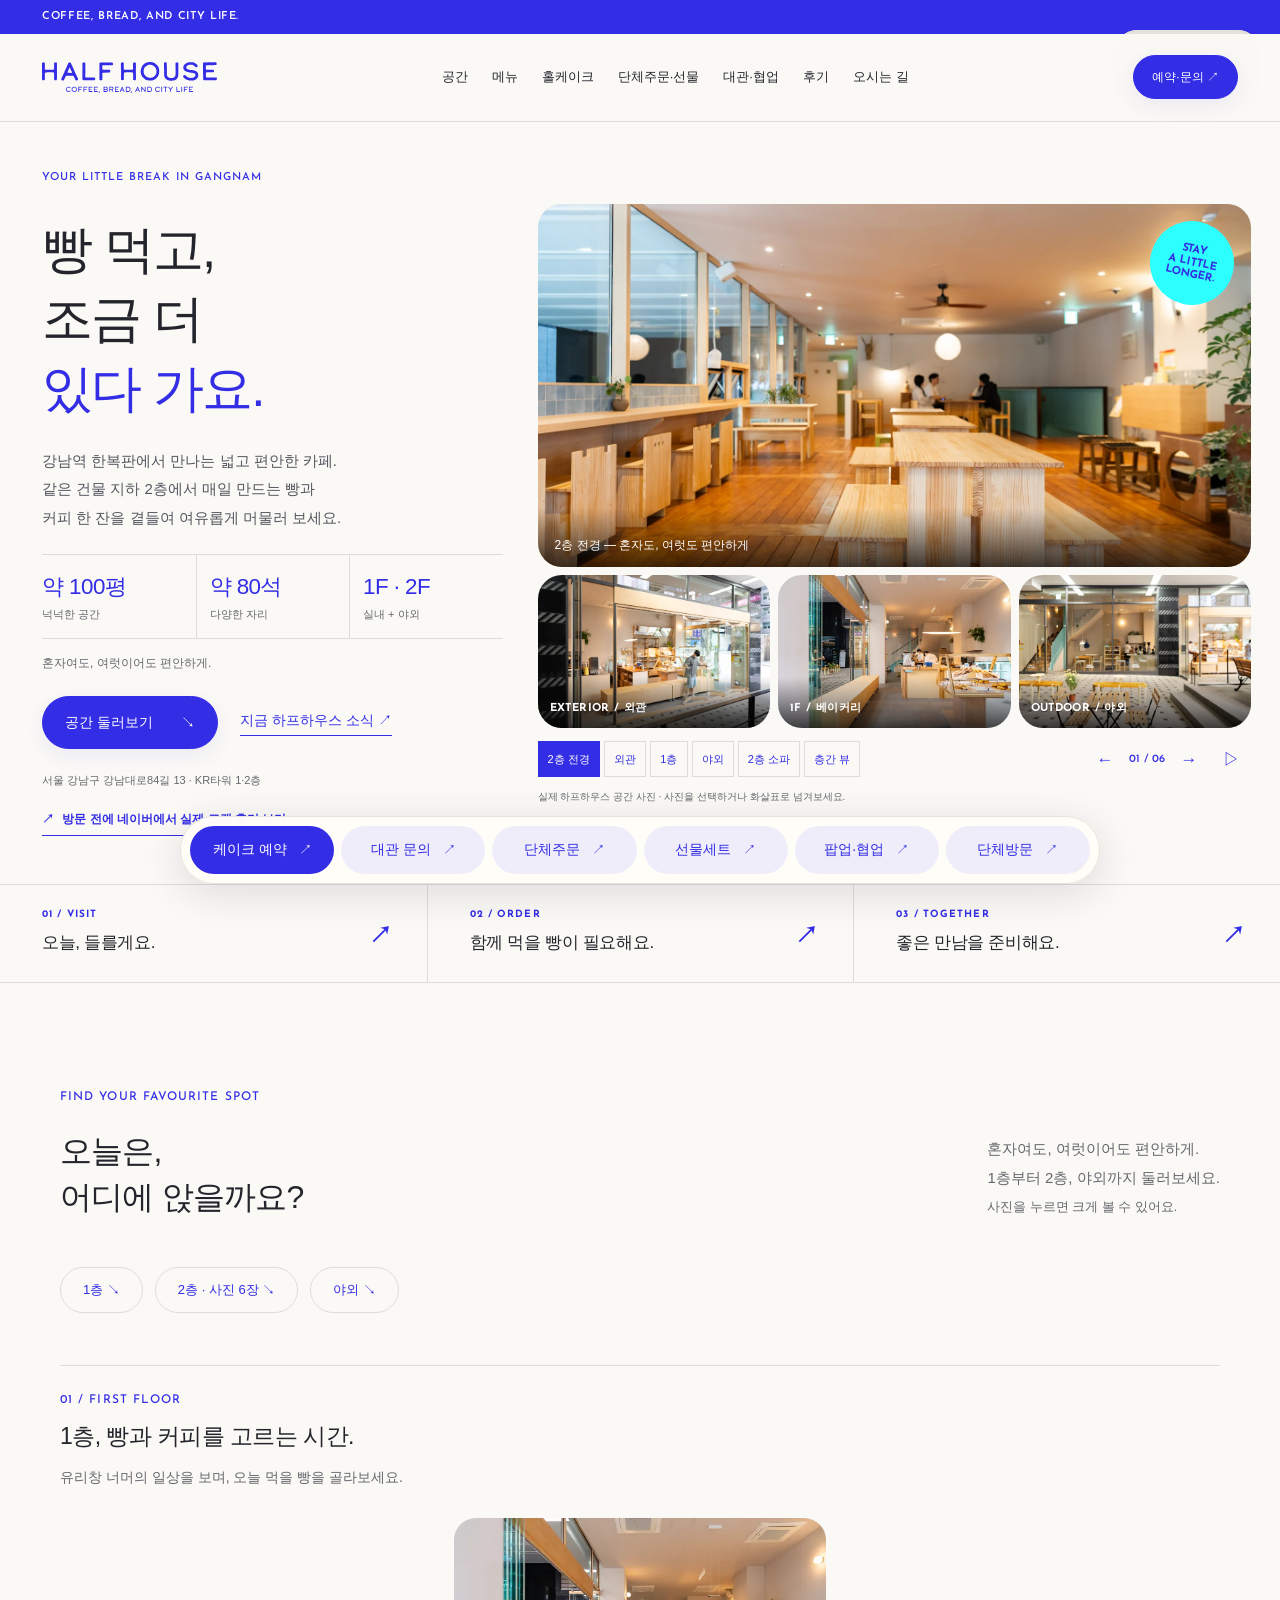
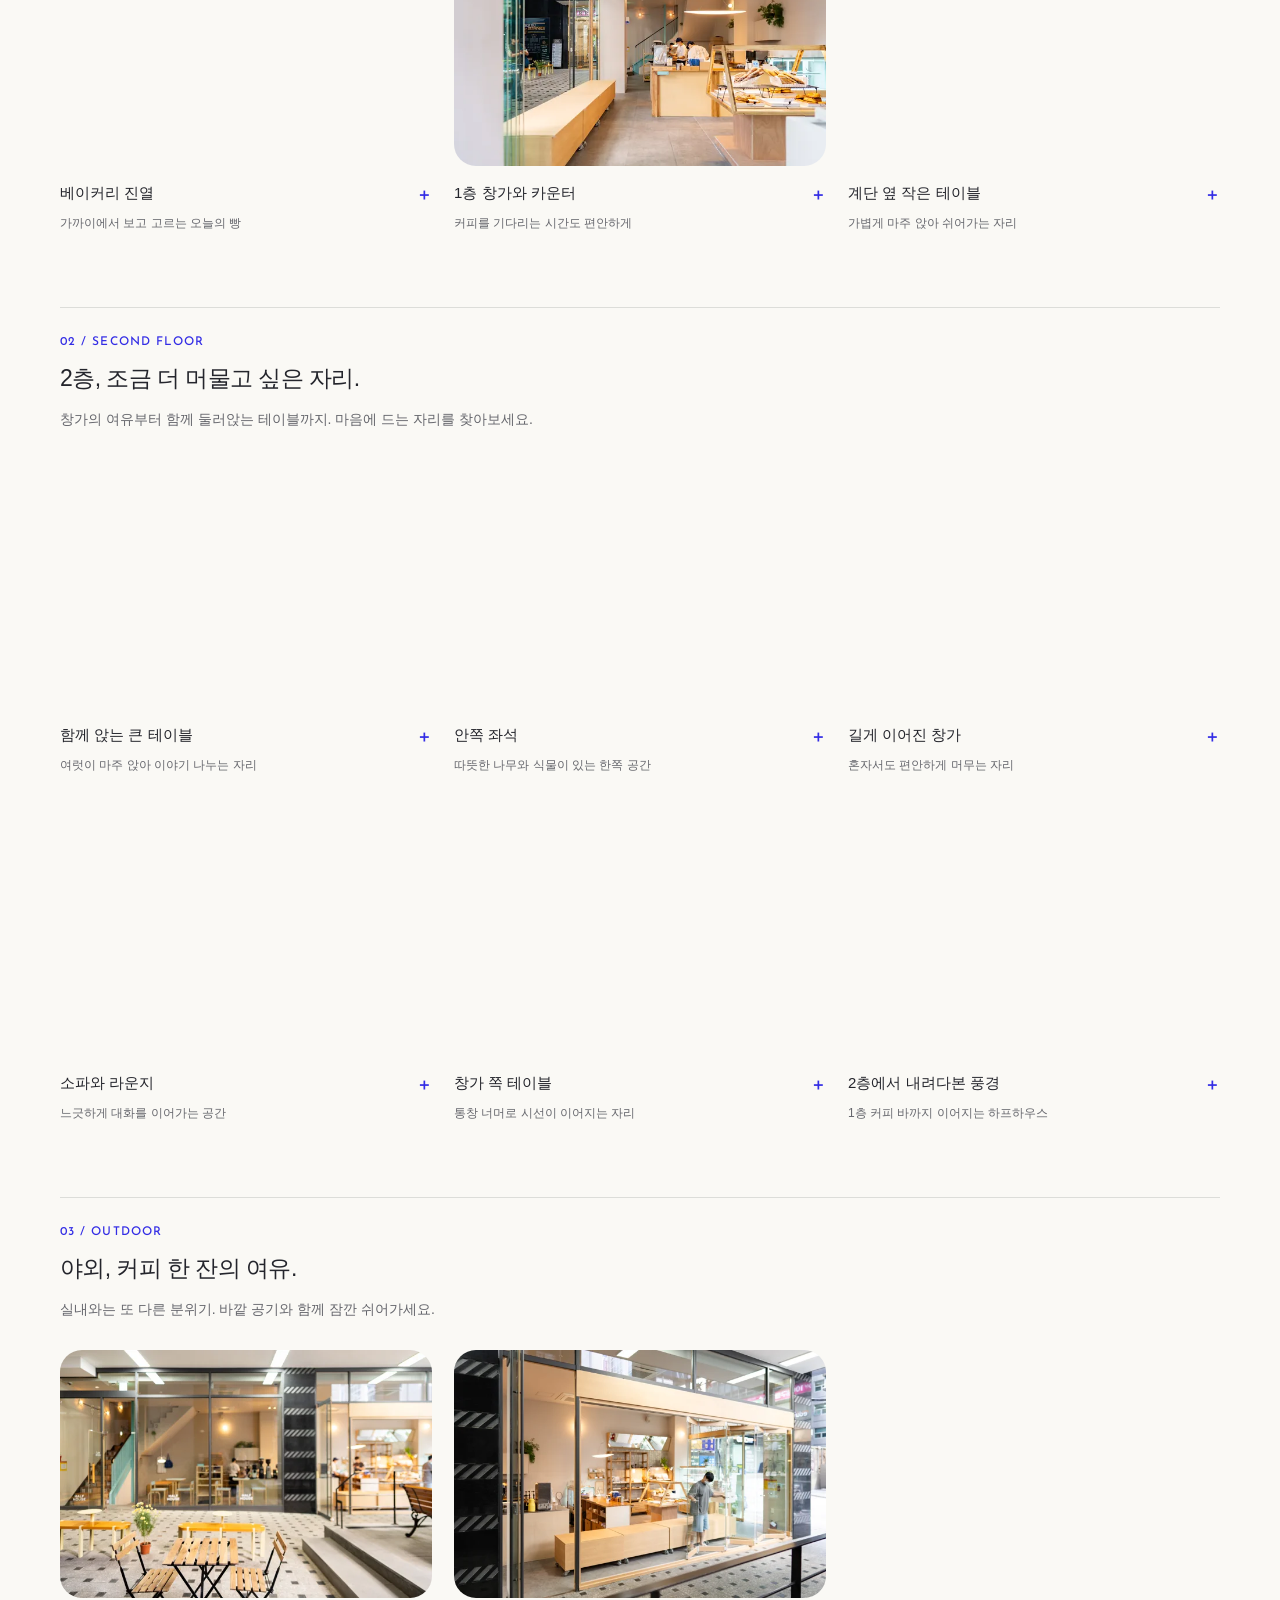
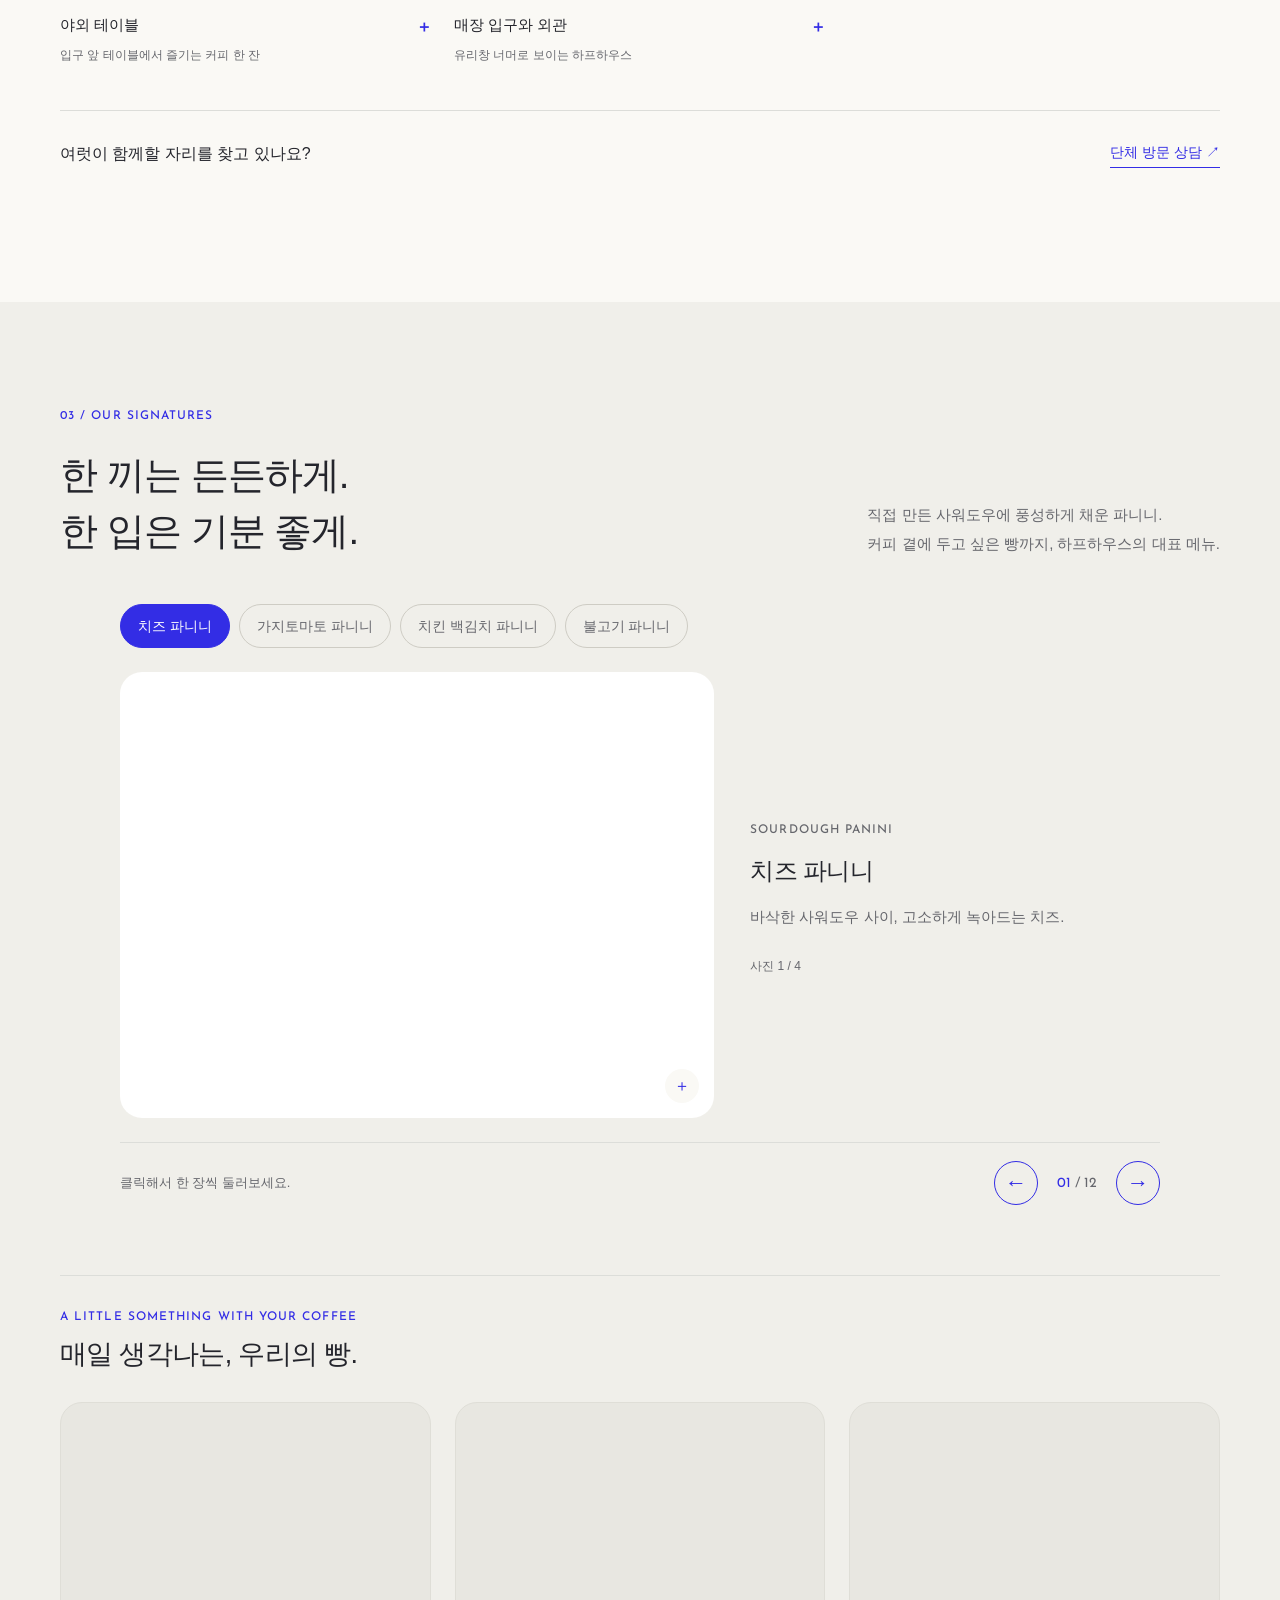
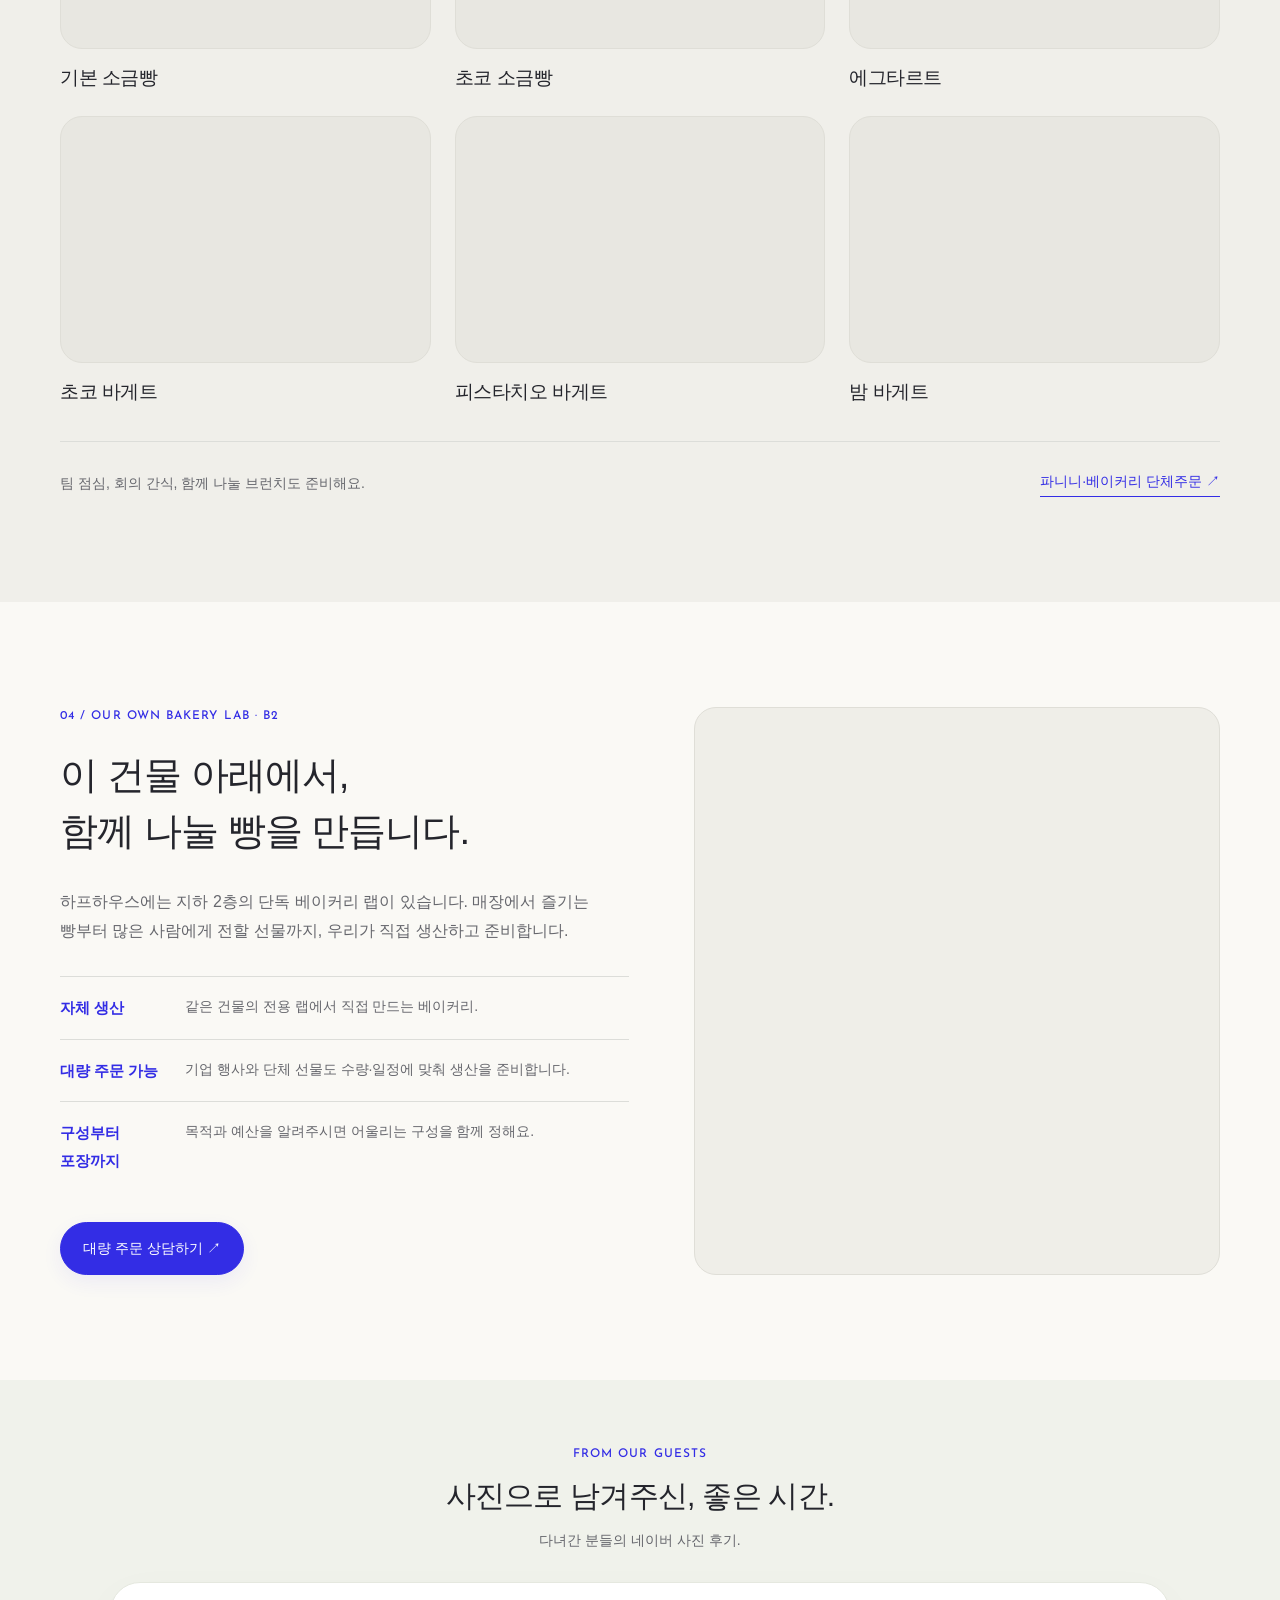
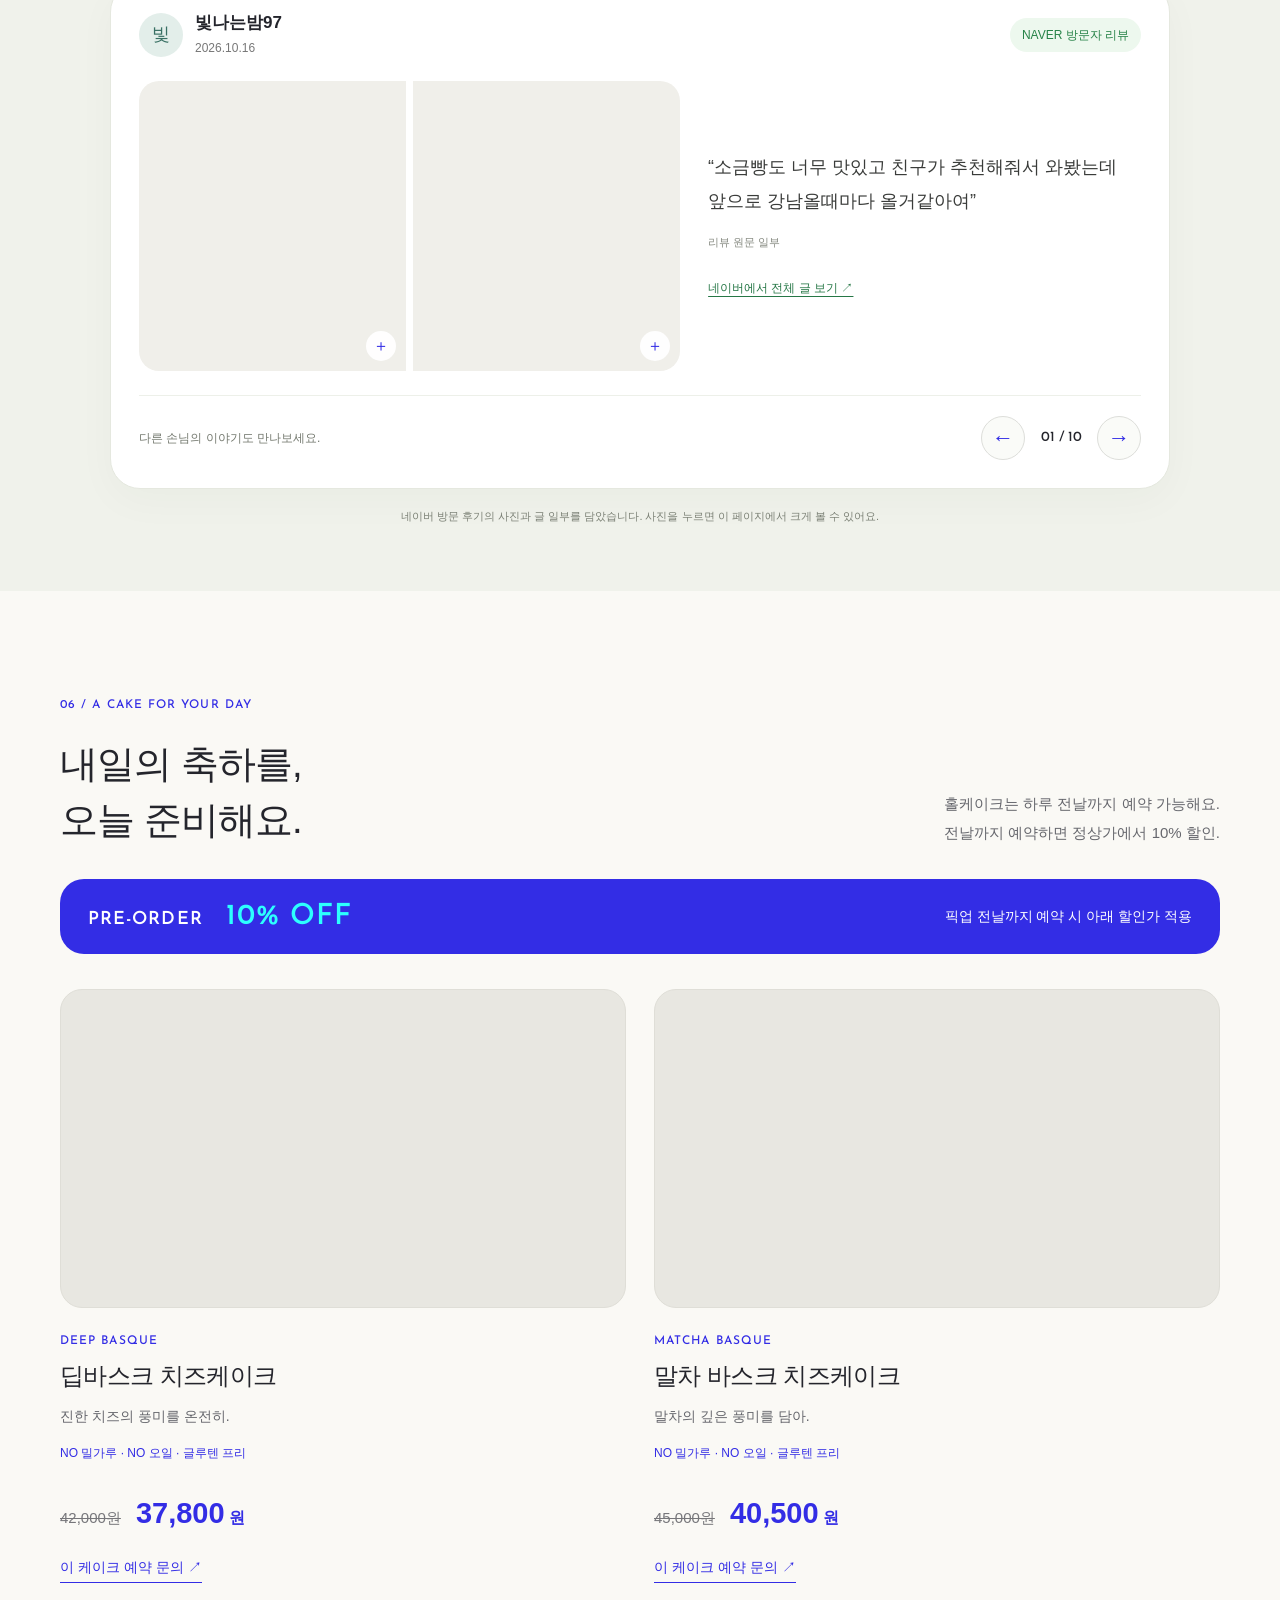
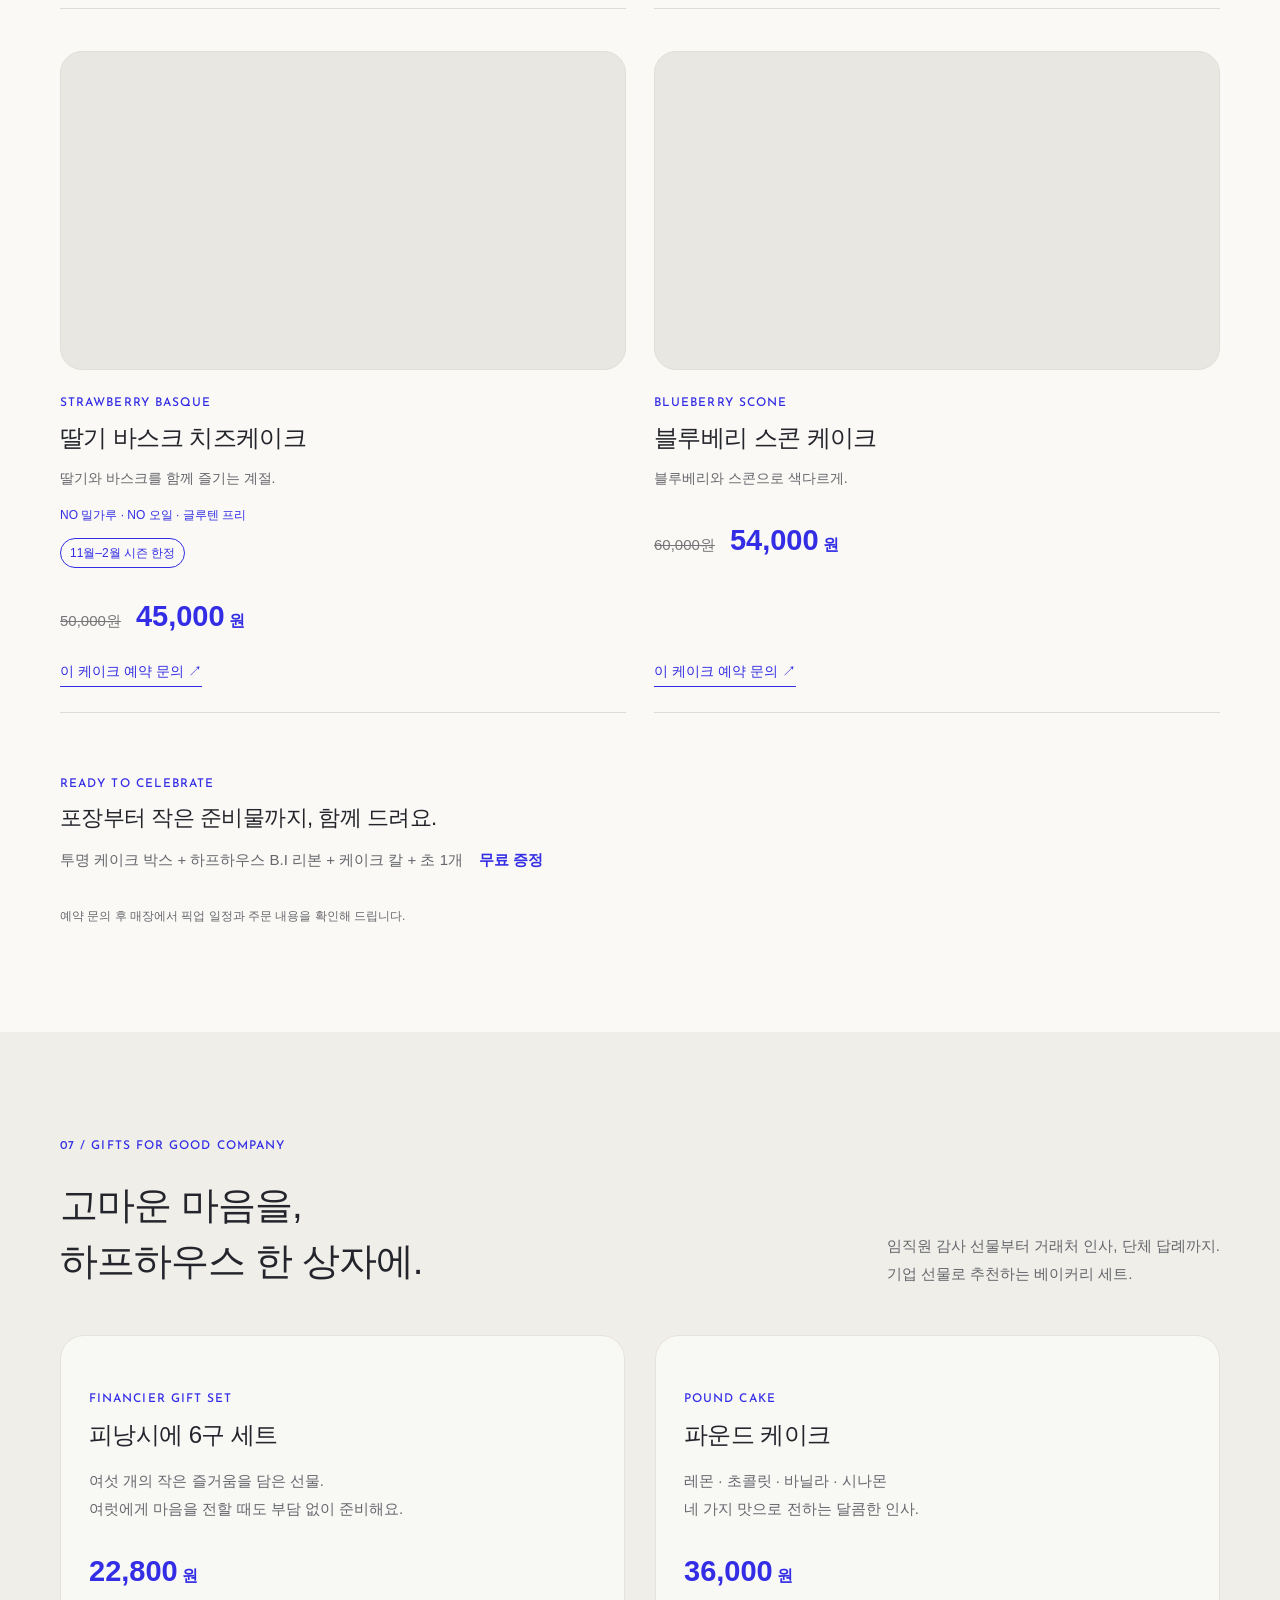
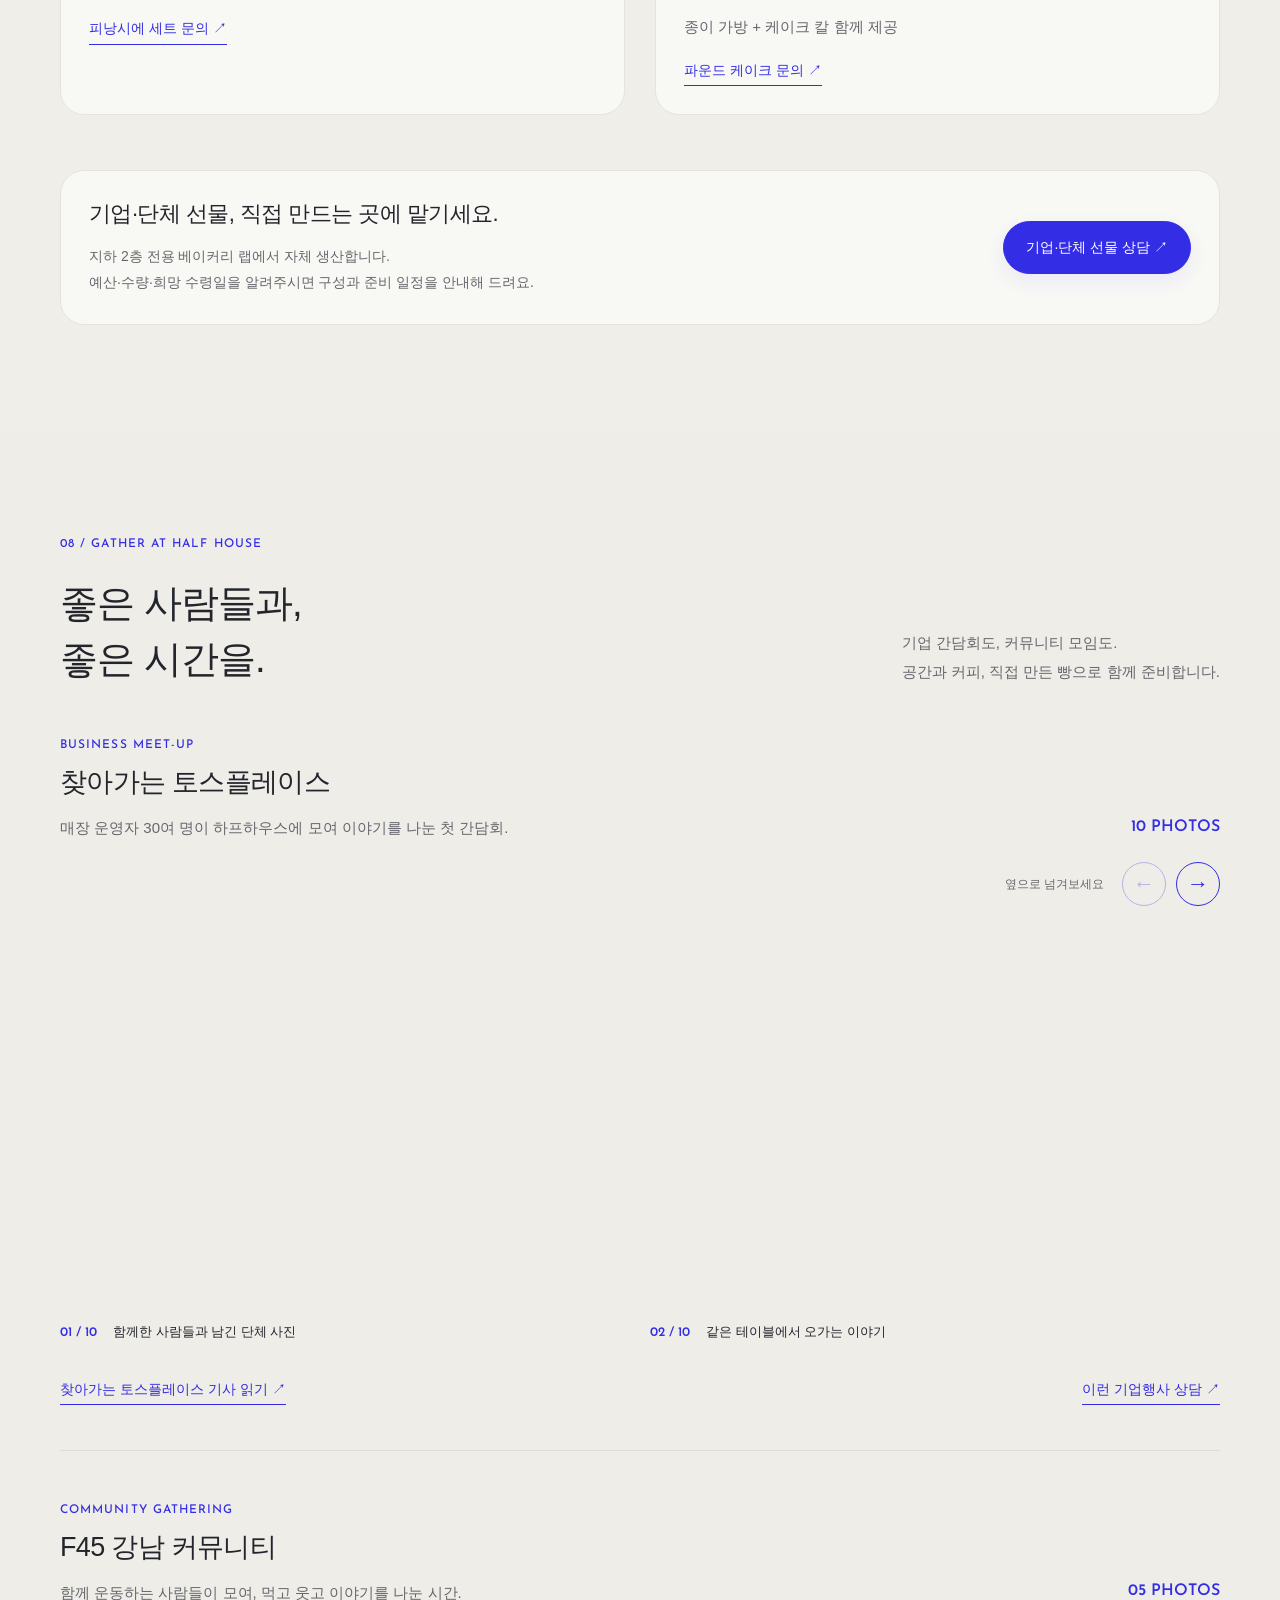
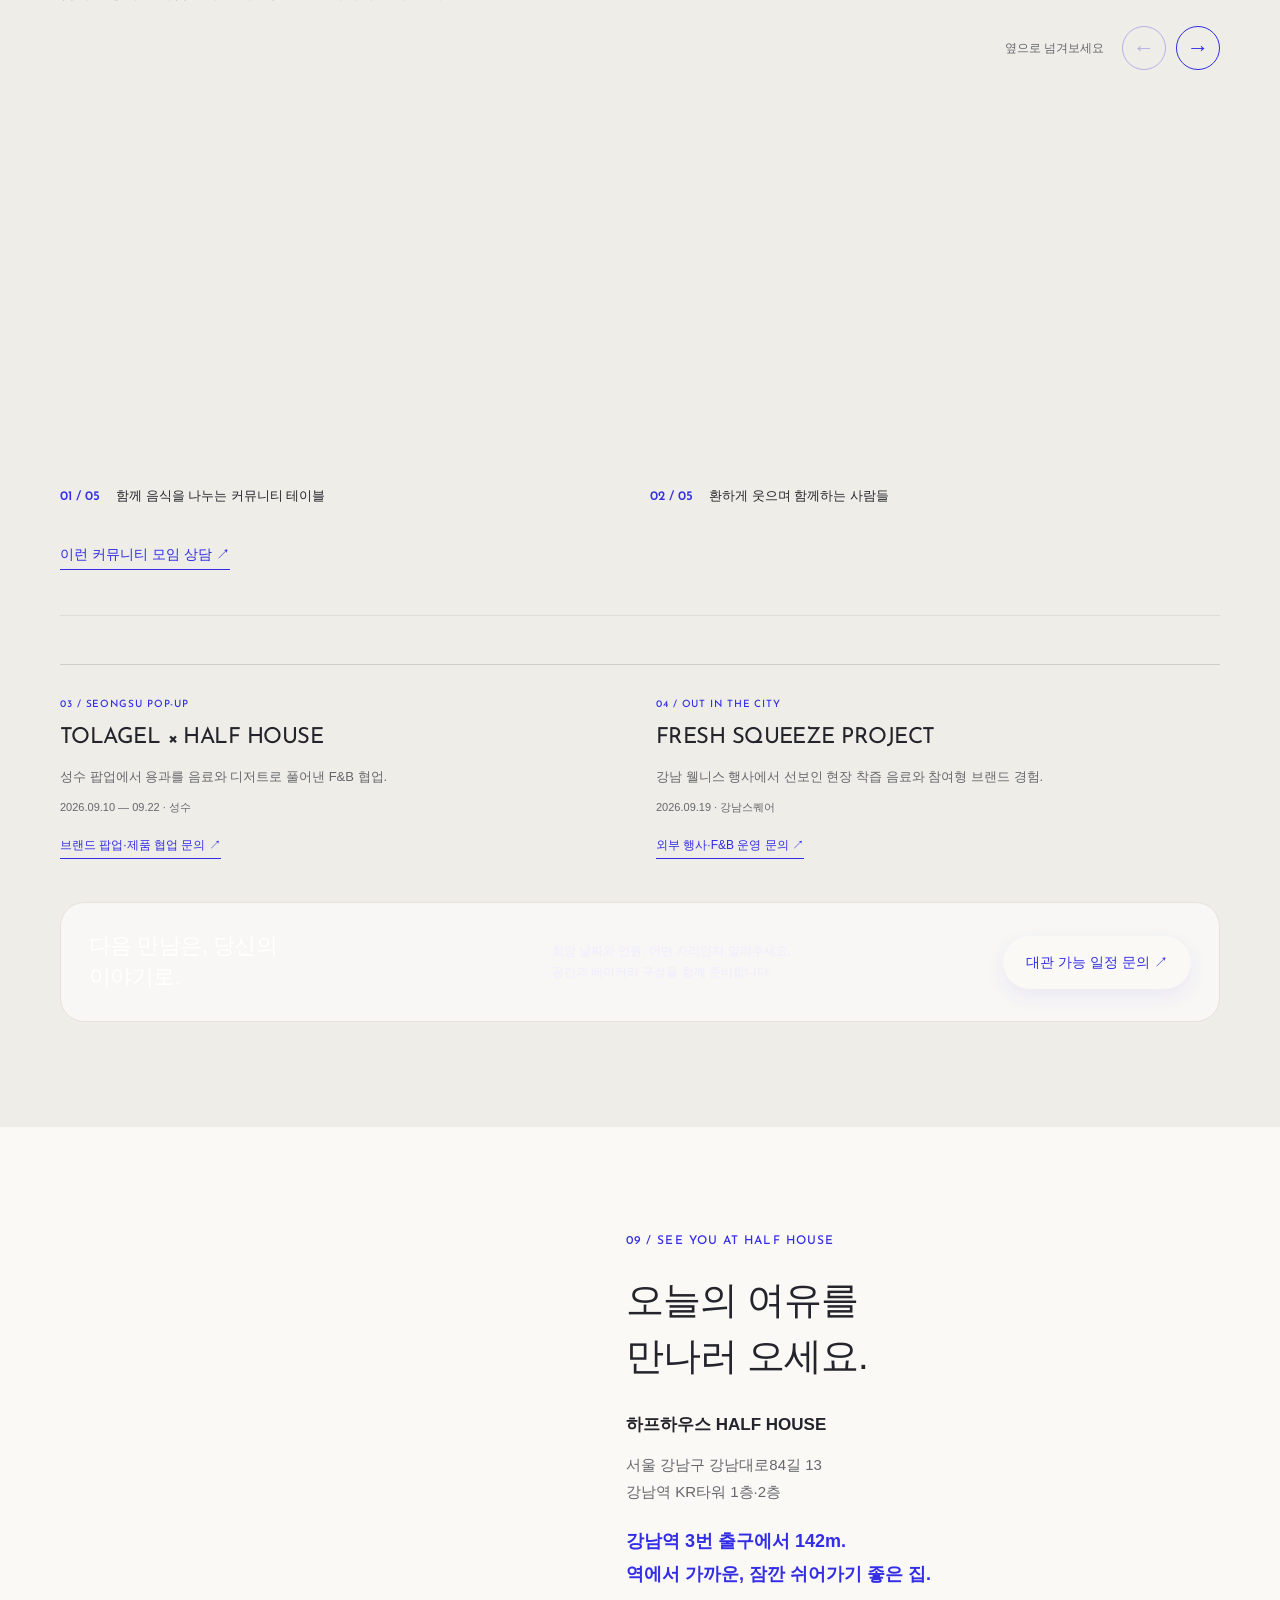
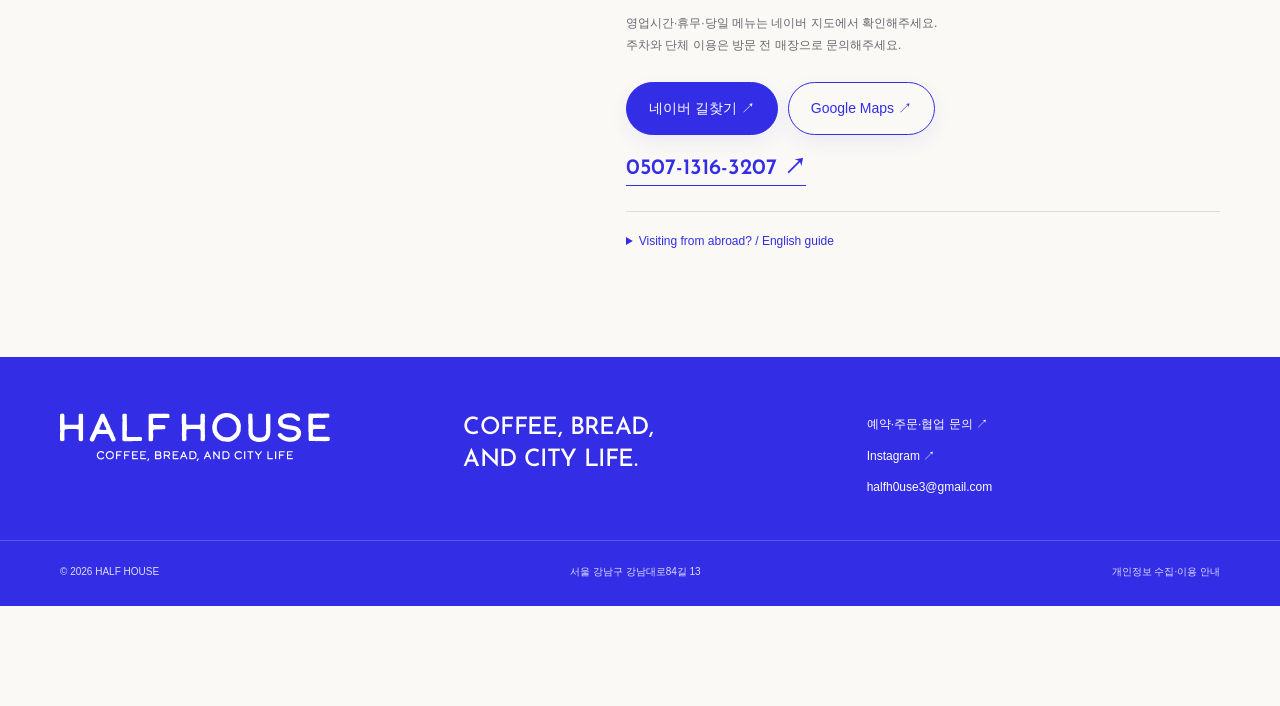
==== halfhouse/index.html @ e015ad50 "Soften HALF HOUSE design, show actual Naver photo reviews and add six-service booking dock" ====
<!DOCTYPE html>

<html lang="ko">
<head>
<meta charset="utf-8"/><meta content="width=device-width,initial-scale=1" name="viewport"/>
<meta content="#332de5" name="theme-color"/><meta content="strict-origin-when-cross-origin" name="referrer"/>
<meta content="default-src 'self'; script-src 'self'; style-src 'self' https://fonts.googleapis.com; font-src 'self' https://fonts.gstatic.com https://cdn.jsdelivr.net; img-src 'self' data:; connect-src 'self'; object-src 'none'; base-uri 'self'; form-action 'none'" http-equiv="Content-Security-Policy"/>
<title>하프하우스 HALF HOUSE | 강남역 브런치·베이커리·대관</title>
<meta content="강남역 하프하우스. 같은 건물에서 매일 만드는 바게트·깜빠뉴·소금빵, 수제 사워도우 파니니와 바스크 치즈케이크. 넓고 편안한 공간에서 브런치, 단체주문, 홀케이크, 대관·팝업까지." name="description"/>
<link href="https://f45luke-source.github.io/nuttypresso-cake/halfhouse/" rel="canonical"/>
<meta content="website" property="og:type"/><meta content="ko_KR" property="og:locale"/><meta content="HALF HOUSE" property="og:site_name"/>
<meta content="빵 먹고, 조금 더 있다 가요. HALF HOUSE" property="og:title"/>
<meta content="강남역의 넓고 편안한 브런치 카페. 매일 직접 만드는 빵, 수제 사워도우 파니니, 그리고 함께할 공간." property="og:description"/>
<meta content="https://f45luke-source.github.io/nuttypresso-cake/halfhouse/" property="og:url"/>
<meta content="https://f45luke-source.github.io/nuttypresso-cake/halfhouse/assets/photos/space-39.webp" property="og:image"/>
<meta content="하프하우스의 빵과 커피가 놓인 테이블" property="og:image:alt"/><meta content="summary_large_image" name="twitter:card"/>
<link href="assets/favicon.svg" rel="icon" type="image/svg+xml"/>
<link as="image" fetchpriority="high" href="assets/photos/hero-17.webp" rel="preload"/>
<link href="https://fonts.googleapis.com" rel="preconnect"/><link crossorigin="" href="https://fonts.gstatic.com" rel="preconnect"/>

<link href="editorial.css?v=20261020-hero2" rel="stylesheet"/>
<script defer="" src="journey.js?v=20261014-r1"></script><script defer="" src="home.js?v=20261102-rounded"></script>
<meta name="halfhouse-release" content="2026-11-02-rounded-reviews"/>
<link href="hero.css?v=20261021-space4" rel="stylesheet"/>
<script defer src="hero.js?v=20261030-news-space"></script>
<link href="november.css?v=20261030" rel="stylesheet"/>
<link rel="stylesheet" href="collection.css?v=20261030-type-panini"/><link rel="stylesheet" href="brand-type.css?v=20261030-type-panini"/><link rel="stylesheet" href="friendly.css?v=20261102-rounded"/></head>
<body>
<a class="skip" href="#main">본문으로 바로가기</a>
<div class="topbar"><span>COFFEE, BREAD, AND CITY LIFE.</span><a data-nov-link="" href="#november">11월의 하프하우스 ↗</a></div>
<header class="site-header">
<a aria-label="하프하우스 홈" class="site-logo" href="./"><svg aria-hidden="true" viewbox="0 0 1100 198"><use href="assets/brand.svg#logo"></use></svg></a>
<nav aria-label="주 메뉴" class="desktop-nav"><a href="#space">공간</a><a href="#menu">메뉴</a><a href="#cake-reservation">홀케이크</a><a href="#orders">단체주문·선물</a><a href="#together">대관·협업</a><a href="#reviews">후기</a><a href="#visit">오시는 길</a></nav>
<a class="button compact header-cta" data-track="header_inquiry" href="inquiry.html">예약·문의 ↗</a>
<button aria-controls="mobile-nav" aria-expanded="false" aria-label="메뉴 열기" class="nav-toggle">메뉴 <span aria-hidden="true">☰</span></button>
</header>
<nav aria-label="모바일 메뉴" class="mobile-nav" hidden="" id="mobile-nav"><a href="#space">공간</a><a href="#menu">메뉴</a><a data-nov-link="" href="#november">11월 소식</a><a href="#cake-reservation">홀케이크</a><a href="#orders">단체주문·선물</a><a href="#together">대관·협업</a><a href="#reviews">방문 후기</a><a href="#visit">오시는 길</a><a href="inquiry.html">예약·문의 ↗</a></nav>
<main id="main">
<section aria-labelledby="hero-title" class="hero hero-home">
<div class="hero-copy">
<div class="hero-intro"><p class="eyebrow">YOUR LITTLE BREAK IN GANGNAM</p>
<h1 id="hero-title">빵 먹고,<br/>조금 더<br/><em>있다 가요.</em></h1></div>
<div class="hero-detail"><p class="hero-description">강남역 한복판에서 만나는 넓고 편안한 카페.<br/>같은 건물 지하 2층에서 매일 만드는 빵과<br/>커피 한 잔을 곁들여 여유롭게 머물러 보세요.</p>
<div class="hero-capacity" aria-label="매장 규모와 좌석 안내">
<div><strong>약 100평</strong><span>넉넉한 공간</span></div>
<div><strong>약 80석</strong><span>다양한 자리</span></div>
<div><strong>1F · 2F</strong><span>실내 + 야외</span></div>
</div>
<p class="hero-facts">혼자여도, 여럿이어도 편안하게.</p>
<div class="actions"><a class="button" data-track="hero_space" href="#space">공간 둘러보기 <span>↘</span></a><a class="text-link" data-track="hero_news" href="#november">지금 하프하우스 소식 ↗</a></div>
<p class="hero-address">서울 강남구 강남대로84길 13 · KR타워 1·2층</p>
<a class="hero-review-link" data-track="hero_review" href="https://map.naver.com/p/entry/place/2063685809" target="_blank" rel="noopener noreferrer"><span aria-hidden="true">↗</span> 방문 전에 네이버에서 실제 고객 후기 보기</a></div>
</div>
<div class="hero-tour" role="region" aria-roledescription="캐러셀" aria-label="하프하우스 외관, 1층, 2층, 야외 공간 사진">
<div class="hero-mosaic">
<figure class="hero-frame hero-main"><img id="hero-main-img" src="assets/photos/hero-17.webp" width="1600" height="1066" fetchpriority="high" alt="창가부터 안쪽 좌석까지 넓게 이어지는 하프하우스 2층 전경"/><figcaption id="hero-main-caption">2층 전경 — 혼자도, 여럿도 편안하게</figcaption><span aria-hidden="true" class="hero-sticker">STAY<br/>A LITTLE<br/>LONGER.</span></figure>
<button type="button" class="hero-frame hero-preview" data-hero-preview="1" aria-label="하프하우스 외관 사진 보기"><img src="assets/photos/hero-31-640.webp" width="640" height="427" loading="lazy" decoding="async" alt="유리 입구와 베이커리가 보이는 하프하우스 외관"/><span>EXTERIOR / 외관</span></button>
<button type="button" class="hero-frame hero-preview" data-hero-preview="2" aria-label="하프하우스 1층 사진 보기"><img src="assets/photos/space-35-640.webp" width="640" height="427" loading="lazy" decoding="async" alt="빵과 커피를 고르는 하프하우스 1층 베이커리 공간"/><span>1F / 베이커리</span></button>
<button type="button" class="hero-frame hero-preview" data-hero-preview="3" aria-label="하프하우스 야외 좌석 사진 보기"><img src="assets/photos/hero-33-640.webp" width="640" height="427" loading="lazy" decoding="async" alt="테이블과 의자가 놓인 하프하우스 야외 공간"/><span>OUTDOOR / 야외</span></button>
</div>
<div class="hero-tour-footer"><div class="hero-space-tabs" aria-label="공간 사진 선택">
<button type="button" data-hero-index="0" aria-pressed="true">2층 전경</button>
<button type="button" data-hero-index="1" aria-pressed="false">외관</button>
<button type="button" data-hero-index="2" aria-pressed="false">1층</button>
<button type="button" data-hero-index="3" aria-pressed="false">야외</button>
<button type="button" data-hero-index="4" aria-pressed="false">2층 소파</button>
<button type="button" data-hero-index="5" aria-pressed="false">층간 뷰</button>
</div><div class="hero-tour-controls">
<button type="button" id="hero-prev" aria-label="이전 공간 사진">←</button><span id="hero-count">01 / 06</span><button type="button" id="hero-next" aria-label="다음 공간 사진">→</button><button type="button" id="hero-pause" aria-label="사진 자동 재생 정지">Ⅱ</button>
</div></div>
<p class="hero-tour-note">실제 하프하우스 공간 사진 · 사진을 선택하거나 화살표로 넘겨보세요.</p><p class="hero-sr" id="hero-announcement" aria-live="polite"></p>
</div>
</section>
<section class="house-news section" data-season="november" id="november" aria-labelledby="news-title"><div class="wrap">
<div class="section-heading"><div><p class="eyebrow">THIS NOVEMBER AT HALF HOUSE</p><h2 id="news-title">지금, 하프하우스에서는.</h2></div><p>늘 오던 강남에서도,<br/>새롭게 만나는 판교에서도.</p></div>
<div class="news-pair">
<article class="news-item"><button class="news-poster" type="button" data-photo="assets/november/stamp.webp" data-caption="11월 스탬프 이벤트 · 1만 원당 1개 적립 · 10개 바게트 / 20개 시그니처 가방 / 30개 바스크 홀케이크" aria-label="11월 스탬프 이벤트 포스터 크게 보기"><img src="assets/november/stamp-480.webp" width="480" height="679" loading="lazy" decoding="async" alt="HALF HOUSE 11월 스탬프 이벤트 공식 포스터"/><span>포스터 크게 보기 ＋</span></button>
<div class="news-copy"><p class="eyebrow">01 / GANGNAM</p><p class="news-date">11.01 — 11.30</p><h3>방문할수록 쌓이는<br/>특별한 선물.</h3><p data-stamp-state>11월 1일 시작</p><p>구매 금액 <strong>10,000원당 스탬프 1개</strong></p><ul class="stamp-benefits"><li><b>10개</b> 초코 시리즈 바게트 택 1</li><li><b>20개</b> HALF HOUSE 시그니처 가방</li><li><b>30개</b> 바스크 치즈 홀케이크 택 1</li></ul><p class="fineprint">조기 종료될 수 있습니다.<br/>적립·교환 세부 조건은 매장에서 안내합니다.</p><a class="text-link" href="#visit">강남 매장 찾아오기 ↗</a></div></article>
<article class="news-item"><a class="news-poster" href="pangyo.html" aria-label="현대백화점 판교 팝업 안내 보기"><img src="assets/november/pangyo-480.webp" width="480" height="640" loading="lazy" decoding="async" alt="11월 6일부터 26일까지 현대백화점 판교점 팝업 안내 포스터"/><span>팝업 안내 보기 ↗</span></a><div class="news-copy"><p class="eyebrow">02 / PANGYO</p><p class="news-date">11.06 — 11.26</p><h3>이번엔,<br/>판교에서 만나요.</h3><p data-popup-state>COMING SOON</p><p>파니니부터 깜빠뉴와 따뜻한 스프까지.<br/>하프하우스의 맛을 판교에서 만나보세요.</p><p class="news-location">현대백화점 판교점 B1<br/>유리월 팝업존</p><p class="fineprint">11월 16일(월)은 백화점 휴일로 쉬어갑니다.</p><a class="text-link" href="pangyo.html">메뉴 · 운영시간 · 위치 보기 ↗</a></div></article>
</div></div></section>
<div class="intent-bar"><a data-track="intent_visit" href="#visit"><span>01 / VISIT</span><strong>오늘, 들를게요.</strong><b aria-hidden="true">↗</b></a><a data-track="intent_order" href="#orders"><span>02 / ORDER</span><strong>함께 먹을 빵이 필요해요.</strong><b aria-hidden="true">↗</b></a><a data-track="intent_venue" href="#together"><span>03 / TOGETHER</span><strong>좋은 만남을 준비해요.</strong><b aria-hidden="true">↗</b></a></div>

<section class="section space-section wrap" id="space"><div class="section-heading"><div><p class="eyebrow">FIND YOUR FAVOURITE SPOT</p><h2>오늘은,<br/>어디에 앉을까요?</h2></div><p>혼자여도, 여럿이어도 편안하게.<br/>1층부터 2층, 야외까지 둘러보세요.<br/><small>사진을 누르면 크게 볼 수 있어요.</small></p></div><nav class="floor-links" aria-label="공간 바로가기"><a href="#space-first">1층 ↘</a><a href="#space-second">2층 · 사진 6장 ↘</a><a href="#space-outdoor">야외 ↘</a></nav><section class="floor-block" id="space-first" aria-labelledby="floor-first-title"><div class="floor-heading"><p class="eyebrow">01 / FIRST FLOOR</p><h3 id="floor-first-title">1층, 빵과 커피를 고르는 시간.</h3><p>유리창 너머의 일상을 보며, 오늘 먹을 빵을 골라보세요.</p></div><div class="space-gallery"><button type="button" class="space-gallery-tile" data-photo="assets/photos/hero-26.webp" data-caption="베이커리 진열 — 가까이에서 보고 고르는 오늘의 빵" aria-label="베이커리 진열 사진 크게 보기"><img src="assets/photos/hero-26-640.webp" srcset="assets/photos/hero-26-640.webp 640w, assets/photos/hero-26.webp 1600w" sizes="(max-width:600px) 90vw, (max-width:900px) 45vw, 30vw" loading="lazy" decoding="async" width="1600" height="1067" alt="베이커리 진열 — 가까이에서 보고 고르는 오늘의 빵"/><span><strong>베이커리 진열</strong><span>가까이에서 보고 고르는 오늘의 빵</span><b aria-hidden="true">＋</b></span></button><button type="button" class="space-gallery-tile" data-photo="assets/photos/space-35.webp" data-caption="1층 창가와 카운터 — 커피를 기다리는 시간도 편안하게" aria-label="1층 창가와 카운터 사진 크게 보기"><img src="assets/photos/space-35-640.webp" srcset="assets/photos/space-35-640.webp 640w, assets/photos/space-35.webp 1600w" sizes="(max-width:600px) 90vw, (max-width:900px) 45vw, 30vw" loading="lazy" decoding="async" width="1600" height="1067" alt="1층 창가와 카운터 — 커피를 기다리는 시간도 편안하게"/><span><strong>1층 창가와 카운터</strong><span>커피를 기다리는 시간도 편안하게</span><b aria-hidden="true">＋</b></span></button><button type="button" class="space-gallery-tile" data-photo="assets/photos/space-21.webp" data-caption="계단 옆 작은 테이블 — 가볍게 마주 앉아 쉬어가는 자리" aria-label="계단 옆 작은 테이블 사진 크게 보기"><img src="assets/photos/space-21-640.webp" srcset="assets/photos/space-21-640.webp 640w, assets/photos/space-21.webp 1600w" sizes="(max-width:600px) 90vw, (max-width:900px) 45vw, 30vw" loading="lazy" decoding="async" width="1600" height="1067" alt="계단 옆 작은 테이블 — 가볍게 마주 앉아 쉬어가는 자리"/><span><strong>계단 옆 작은 테이블</strong><span>가볍게 마주 앉아 쉬어가는 자리</span><b aria-hidden="true">＋</b></span></button></div></section><section class="floor-block" id="space-second" aria-labelledby="floor-second-title"><div class="floor-heading"><p class="eyebrow">02 / SECOND FLOOR</p><h3 id="floor-second-title">2층, 조금 더 머물고 싶은 자리.</h3><p>창가의 여유부터 함께 둘러앉는 테이블까지. 마음에 드는 자리를 찾아보세요.</p></div><div class="space-gallery"><button type="button" class="space-gallery-tile" data-photo="assets/photos/space-12.webp" data-caption="함께 앉는 큰 테이블 — 여럿이 마주 앉아 이야기 나누는 자리" aria-label="함께 앉는 큰 테이블 사진 크게 보기"><img src="assets/photos/space-12-640.webp" srcset="assets/photos/space-12-640.webp 640w, assets/photos/space-12.webp 1600w" sizes="(max-width:600px) 90vw, (max-width:900px) 45vw, 30vw" loading="lazy" decoding="async" width="1600" height="1067" alt="함께 앉는 큰 테이블 — 여럿이 마주 앉아 이야기 나누는 자리"/><span><strong>함께 앉는 큰 테이블</strong><span>여럿이 마주 앉아 이야기 나누는 자리</span><b aria-hidden="true">＋</b></span></button><button type="button" class="space-gallery-tile" data-photo="assets/photos/hero-16.webp" data-caption="안쪽 좌석 — 따뜻한 나무와 식물이 있는 한쪽 공간" aria-label="안쪽 좌석 사진 크게 보기"><img src="assets/photos/hero-16-640.webp" srcset="assets/photos/hero-16-640.webp 640w, assets/photos/hero-16.webp 1600w" sizes="(max-width:600px) 90vw, (max-width:900px) 45vw, 30vw" loading="lazy" decoding="async" width="1600" height="1067" alt="안쪽 좌석 — 따뜻한 나무와 식물이 있는 한쪽 공간"/><span><strong>안쪽 좌석</strong><span>따뜻한 나무와 식물이 있는 한쪽 공간</span><b aria-hidden="true">＋</b></span></button><button type="button" class="space-gallery-tile" data-photo="assets/photos/hero-19.webp" data-caption="길게 이어진 창가 — 혼자서도 편안하게 머무는 자리" aria-label="길게 이어진 창가 사진 크게 보기"><img src="assets/photos/hero-19-640.webp" srcset="assets/photos/hero-19-640.webp 640w, assets/photos/hero-19.webp 1600w" sizes="(max-width:600px) 90vw, (max-width:900px) 45vw, 30vw" loading="lazy" decoding="async" width="1600" height="1067" alt="길게 이어진 창가 — 혼자서도 편안하게 머무는 자리"/><span><strong>길게 이어진 창가</strong><span>혼자서도 편안하게 머무는 자리</span><b aria-hidden="true">＋</b></span></button><button type="button" class="space-gallery-tile" data-photo="assets/photos/hero-20.webp" data-caption="소파와 라운지 — 느긋하게 대화를 이어가는 공간" aria-label="소파와 라운지 사진 크게 보기"><img src="assets/photos/hero-20-640.webp" srcset="assets/photos/hero-20-640.webp 640w, assets/photos/hero-20.webp 1600w" sizes="(max-width:600px) 90vw, (max-width:900px) 45vw, 30vw" loading="lazy" decoding="async" width="1600" height="1067" alt="소파와 라운지 — 느긋하게 대화를 이어가는 공간"/><span><strong>소파와 라운지</strong><span>느긋하게 대화를 이어가는 공간</span><b aria-hidden="true">＋</b></span></button><button type="button" class="space-gallery-tile" data-photo="assets/photos/space-13.webp" data-caption="창가 쪽 테이블 — 통창 너머로 시선이 이어지는 자리" aria-label="창가 쪽 테이블 사진 크게 보기"><img src="assets/photos/space-13-640.webp" srcset="assets/photos/space-13-640.webp 640w, assets/photos/space-13.webp 1600w" sizes="(max-width:600px) 90vw, (max-width:900px) 45vw, 30vw" loading="lazy" decoding="async" width="1600" height="1067" alt="창가 쪽 테이블 — 통창 너머로 시선이 이어지는 자리"/><span><strong>창가 쪽 테이블</strong><span>통창 너머로 시선이 이어지는 자리</span><b aria-hidden="true">＋</b></span></button><button type="button" class="space-gallery-tile" data-photo="assets/photos/hero-22.webp" data-caption="2층에서 내려다본 풍경 — 1층 커피 바까지 이어지는 하프하우스" aria-label="2층에서 내려다본 풍경 사진 크게 보기"><img src="assets/photos/hero-22-640.webp" srcset="assets/photos/hero-22-640.webp 640w, assets/photos/hero-22.webp 1600w" sizes="(max-width:600px) 90vw, (max-width:900px) 45vw, 30vw" loading="lazy" decoding="async" width="1600" height="1067" alt="2층에서 내려다본 풍경 — 1층 커피 바까지 이어지는 하프하우스"/><span><strong>2층에서 내려다본 풍경</strong><span>1층 커피 바까지 이어지는 하프하우스</span><b aria-hidden="true">＋</b></span></button></div></section><section class="floor-block" id="space-outdoor" aria-labelledby="floor-outdoor-title"><div class="floor-heading"><p class="eyebrow">03 / OUTDOOR</p><h3 id="floor-outdoor-title">야외, 커피 한 잔의 여유.</h3><p>실내와는 또 다른 분위기. 바깥 공기와 함께 잠깐 쉬어가세요.</p></div><div class="space-gallery"><button type="button" class="space-gallery-tile" data-photo="assets/photos/hero-33.webp" data-caption="야외 테이블 — 입구 앞 테이블에서 즐기는 커피 한 잔" aria-label="야외 테이블 사진 크게 보기"><img src="assets/photos/hero-33-640.webp" srcset="assets/photos/hero-33-640.webp 640w, assets/photos/hero-33.webp 1600w" sizes="(max-width:600px) 90vw, (max-width:900px) 45vw, 30vw" loading="lazy" decoding="async" width="1600" height="1067" alt="야외 테이블 — 입구 앞 테이블에서 즐기는 커피 한 잔"/><span><strong>야외 테이블</strong><span>입구 앞 테이블에서 즐기는 커피 한 잔</span><b aria-hidden="true">＋</b></span></button><button type="button" class="space-gallery-tile" data-photo="assets/photos/hero-31.webp" data-caption="매장 입구와 외관 — 유리창 너머로 보이는 하프하우스" aria-label="매장 입구와 외관 사진 크게 보기"><img src="assets/photos/hero-31-640.webp" srcset="assets/photos/hero-31-640.webp 640w, assets/photos/hero-31.webp 1600w" sizes="(max-width:600px) 90vw, (max-width:900px) 45vw, 30vw" loading="lazy" decoding="async" width="1600" height="1067" alt="매장 입구와 외관 — 유리창 너머로 보이는 하프하우스"/><span><strong>매장 입구와 외관</strong><span>유리창 너머로 보이는 하프하우스</span><b aria-hidden="true">＋</b></span></button></div></section><div class="space-inquiry"><p>여럿이 함께할 자리를 찾고 있나요?</p><a class="text-link" href="inquiry.html?service=group">단체 방문 상담 ↗</a></div></section>
<section class="section signature-section" id="menu"><div class="wrap"><div class="section-heading"><div><p class="eyebrow">03 / OUR SIGNATURES</p><h2>한 끼는 든든하게.<br>한 입은 기분 좋게.</h2></div><p>직접 만든 사워도우에 풍성하게 채운 파니니.<br>커피 곁에 두고 싶은 빵까지, 하프하우스의 대표 메뉴.</p></div><div class="panini-carousel" role="region" aria-label="파니니 사진 12장" aria-roledescription="캐러셀"><div class="panini-choices" aria-label="파니니 종류 선택"><button type="button" data-panini-select="0" aria-pressed="true" aria-controls="panini-slides">치즈 파니니</button><button type="button" data-panini-select="4" aria-pressed="false" aria-controls="panini-slides">가지토마토 파니니</button><button type="button" data-panini-select="7" aria-pressed="false" aria-controls="panini-slides">치킨 백김치 파니니</button><button type="button" data-panini-select="10" aria-pressed="false" aria-controls="panini-slides">불고기 파니니</button></div><div class="panini-grid" id="panini-slides"><article class="panini-card" data-panini-group="cheese" aria-label="1 / 12 · 치즈 파니니"><button type="button" class="product-photo" data-gallery="panini" data-photo="assets/collection/panini-cheese-01.webp" data-caption="치즈 파니니 · 사진 1/4" aria-label="치즈 파니니 사진 1 크게 보기"><img src="assets/collection/panini-cheese-01.webp" width="1200" height="901" loading="lazy" decoding="async" alt="치즈 파니니 실제 제품 사진 1"/><span aria-hidden="true">＋</span></button><div class="product-copy"><p class="eyebrow">SOURDOUGH PANINI</p><h3>치즈 파니니</h3><p>바삭한 사워도우 사이, 고소하게 녹아드는 치즈.</p><small>사진 1 / 4</small></div></article><article class="panini-card" data-panini-group="cheese" aria-label="2 / 12 · 치즈 파니니" hidden><button type="button" class="product-photo" data-gallery="panini" data-photo="assets/collection/panini-cheese-02.webp" data-caption="치즈 파니니 · 사진 2/4" aria-label="치즈 파니니 사진 2 크게 보기"><img src="assets/collection/panini-cheese-02.webp" width="1200" height="901" loading="lazy" decoding="async" alt="치즈 파니니 실제 제품 사진 2"/><span aria-hidden="true">＋</span></button><div class="product-copy"><p class="eyebrow">SOURDOUGH PANINI</p><h3>치즈 파니니</h3><p>바삭한 사워도우 사이, 고소하게 녹아드는 치즈.</p><small>사진 2 / 4</small></div></article><article class="panini-card" data-panini-group="cheese" aria-label="3 / 12 · 치즈 파니니" hidden><button type="button" class="product-photo" data-gallery="panini" data-photo="assets/collection/panini-cheese-03.webp" data-caption="치즈 파니니 · 사진 3/4" aria-label="치즈 파니니 사진 3 크게 보기"><img src="assets/collection/panini-cheese-03.webp" width="1200" height="901" loading="lazy" decoding="async" alt="치즈 파니니 실제 제품 사진 3"/><span aria-hidden="true">＋</span></button><div class="product-copy"><p class="eyebrow">SOURDOUGH PANINI</p><h3>치즈 파니니</h3><p>바삭한 사워도우 사이, 고소하게 녹아드는 치즈.</p><small>사진 3 / 4</small></div></article><article class="panini-card" data-panini-group="cheese" aria-label="4 / 12 · 치즈 파니니" hidden><button type="button" class="product-photo" data-gallery="panini" data-photo="assets/collection/panini-cheese-04.webp" data-caption="치즈 파니니 · 사진 4/4" aria-label="치즈 파니니 사진 4 크게 보기"><img src="assets/collection/panini-cheese-04.webp" width="1200" height="901" loading="lazy" decoding="async" alt="치즈 파니니 실제 제품 사진 4"/><span aria-hidden="true">＋</span></button><div class="product-copy"><p class="eyebrow">SOURDOUGH PANINI</p><h3>치즈 파니니</h3><p>바삭한 사워도우 사이, 고소하게 녹아드는 치즈.</p><small>사진 4 / 4</small></div></article><article class="panini-card" data-panini-group="vegetable" aria-label="5 / 12 · 가지토마토 파니니" hidden><button type="button" class="product-photo" data-gallery="panini" data-photo="assets/collection/panini-vegetable-01.webp" data-caption="가지토마토 파니니 · 사진 1/3" aria-label="가지토마토 파니니 사진 1 크게 보기"><img src="assets/collection/panini-vegetable-01.webp" width="1200" height="900" loading="lazy" decoding="async" alt="가지토마토 파니니 실제 제품 사진 1"/><span aria-hidden="true">＋</span></button><div class="product-copy"><p class="eyebrow">SOURDOUGH PANINI</p><h3>가지토마토 파니니</h3><p>구운 가지와 토마토, 채소의 풍미를 한입 가득.</p><small>사진 1 / 3</small></div></article><article class="panini-card" data-panini-group="vegetable" aria-label="6 / 12 · 가지토마토 파니니" hidden><button type="button" class="product-photo" data-gallery="panini" data-photo="assets/collection/panini-vegetable-02.webp" data-caption="가지토마토 파니니 · 사진 2/3" aria-label="가지토마토 파니니 사진 2 크게 보기"><img src="assets/collection/panini-vegetable-02.webp" width="1200" height="900" loading="lazy" decoding="async" alt="가지토마토 파니니 실제 제품 사진 2"/><span aria-hidden="true">＋</span></button><div class="product-copy"><p class="eyebrow">SOURDOUGH PANINI</p><h3>가지토마토 파니니</h3><p>구운 가지와 토마토, 채소의 풍미를 한입 가득.</p><small>사진 2 / 3</small></div></article><article class="panini-card" data-panini-group="vegetable" aria-label="7 / 12 · 가지토마토 파니니" hidden><button type="button" class="product-photo" data-gallery="panini" data-photo="assets/collection/panini-vegetable-03.webp" data-caption="가지토마토 파니니 · 사진 3/3" aria-label="가지토마토 파니니 사진 3 크게 보기"><img src="assets/collection/panini-vegetable-03.webp" width="1200" height="900" loading="lazy" decoding="async" alt="가지토마토 파니니 실제 제품 사진 3"/><span aria-hidden="true">＋</span></button><div class="product-copy"><p class="eyebrow">SOURDOUGH PANINI</p><h3>가지토마토 파니니</h3><p>구운 가지와 토마토, 채소의 풍미를 한입 가득.</p><small>사진 3 / 3</small></div></article><article class="panini-card" data-panini-group="chicken" aria-label="8 / 12 · 치킨 백김치 파니니" hidden><button type="button" class="product-photo" data-gallery="panini" data-photo="assets/collection/panini-chicken-01.webp" data-caption="치킨 백김치 파니니 · 사진 1/3" aria-label="치킨 백김치 파니니 사진 1 크게 보기"><img src="assets/collection/panini-chicken-01.webp" width="1200" height="901" loading="lazy" decoding="async" alt="치킨 백김치 파니니 실제 제품 사진 1"/><span aria-hidden="true">＋</span></button><div class="product-copy"><p class="eyebrow">SOURDOUGH PANINI</p><h3>치킨 백김치 파니니</h3><p>담백한 치킨에 아삭한 백김치를 더한 조합.</p><small>사진 1 / 3</small></div></article><article class="panini-card" data-panini-group="chicken" aria-label="9 / 12 · 치킨 백김치 파니니" hidden><button type="button" class="product-photo" data-gallery="panini" data-photo="assets/collection/panini-chicken-02.webp" data-caption="치킨 백김치 파니니 · 사진 2/3" aria-label="치킨 백김치 파니니 사진 2 크게 보기"><img src="assets/collection/panini-chicken-02.webp" width="1200" height="902" loading="lazy" decoding="async" alt="치킨 백김치 파니니 실제 제품 사진 2"/><span aria-hidden="true">＋</span></button><div class="product-copy"><p class="eyebrow">SOURDOUGH PANINI</p><h3>치킨 백김치 파니니</h3><p>담백한 치킨에 아삭한 백김치를 더한 조합.</p><small>사진 2 / 3</small></div></article><article class="panini-card" data-panini-group="chicken" aria-label="10 / 12 · 치킨 백김치 파니니" hidden><button type="button" class="product-photo" data-gallery="panini" data-photo="assets/collection/panini-chicken-03.webp" data-caption="치킨 백김치 파니니 · 사진 3/3" aria-label="치킨 백김치 파니니 사진 3 크게 보기"><img src="assets/collection/panini-chicken-03.webp" width="1200" height="902" loading="lazy" decoding="async" alt="치킨 백김치 파니니 실제 제품 사진 3"/><span aria-hidden="true">＋</span></button><div class="product-copy"><p class="eyebrow">SOURDOUGH PANINI</p><h3>치킨 백김치 파니니</h3><p>담백한 치킨에 아삭한 백김치를 더한 조합.</p><small>사진 3 / 3</small></div></article><article class="panini-card" data-panini-group="bulgogi" aria-label="11 / 12 · 불고기 파니니" hidden><button type="button" class="product-photo" data-gallery="panini" data-photo="assets/collection/panini-bulgogi-01.webp" data-caption="불고기 파니니 · 사진 1/2" aria-label="불고기 파니니 사진 1 크게 보기"><img src="assets/collection/panini-bulgogi-01.webp" width="1200" height="901" loading="lazy" decoding="async" alt="불고기 파니니 실제 제품 사진 1"/><span aria-hidden="true">＋</span></button><div class="product-copy"><p class="eyebrow">SOURDOUGH PANINI</p><h3>불고기 파니니</h3><p>짭조름한 불고기와 치즈로 채운 든든한 한 끼.</p><small>사진 1 / 2</small></div></article><article class="panini-card" data-panini-group="bulgogi" aria-label="12 / 12 · 불고기 파니니" hidden><button type="button" class="product-photo" data-gallery="panini" data-photo="assets/collection/panini-bulgogi-02.webp" data-caption="불고기 파니니 · 사진 2/2" aria-label="불고기 파니니 사진 2 크게 보기"><img src="assets/collection/panini-bulgogi-02.webp" width="1200" height="901" loading="lazy" decoding="async" alt="불고기 파니니 실제 제품 사진 2"/><span aria-hidden="true">＋</span></button><div class="product-copy"><p class="eyebrow">SOURDOUGH PANINI</p><h3>불고기 파니니</h3><p>짭조름한 불고기와 치즈로 채운 든든한 한 끼.</p><small>사진 2 / 2</small></div></article></div><div class="panini-controls"><span>클릭해서 한 장씩 둘러보세요.</span><button type="button" id="panini-prev" aria-label="이전 파니니 사진" aria-controls="panini-slides">←</button><p id="panini-status" role="status" aria-live="polite" aria-atomic="true"><span>01</span> / 12</p><button type="button" id="panini-next" aria-label="다음 파니니 사진" aria-controls="panini-slides">→</button></div></div><div class="menu-subheading"><p class="eyebrow">A LITTLE SOMETHING WITH YOUR COFFEE</p><h3>매일 생각나는, 우리의 빵.</h3></div><div class="bread-grid"><article class="bread-card"><div class="awaiting-photo" aria-hidden="true"></div><h3>기본 소금빵</h3></article><article class="bread-card"><div class="awaiting-photo" aria-hidden="true"></div><h3>초코 소금빵</h3></article><article class="bread-card"><div class="awaiting-photo" aria-hidden="true"></div><h3>에그타르트</h3></article><article class="bread-card"><div class="awaiting-photo" aria-hidden="true"></div><h3>초코 바게트</h3></article><article class="bread-card"><div class="awaiting-photo" aria-hidden="true"></div><h3>피스타치오 바게트</h3></article><article class="bread-card"><div class="awaiting-photo" aria-hidden="true"></div><h3>밤 바게트</h3></article></div><div class="section-tail"><p>팀 점심, 회의 간식, 함께 나눌 브런치도 준비해요.</p><a class="text-link" href="inquiry.html?service=bulk&amp;product=panini" data-track="menu_bulk">파니니·베이커리 단체주문 ↗</a></div></div></section>
<section class="section lab-section wrap" id="brand"><div class="lab-layout"><div><div class="section-heading"><div><p class="eyebrow">04 / OUR OWN BAKERY LAB · B2</p><h2>이 건물 아래에서,<br>함께 나눌 빵을 만듭니다.</h2></div><p></p></div><p class="lab-intro">하프하우스에는 지하 2층의 단독 베이커리 랩이 있습니다. 매장에서 즐기는 빵부터 많은 사람에게 전할 선물까지, 우리가 직접 생산하고 준비합니다.</p><div class="lab-points"><div><b>자체 생산</b><p>같은 건물의 전용 랩에서 직접 만드는 베이커리.</p></div><div><b>대량 주문 가능</b><p>기업 행사와 단체 선물도 수량·일정에 맞춰 생산을 준비합니다.</p></div><div><b>구성부터 포장까지</b><p>목적과 예산을 알려주시면 어울리는 구성을 함께 정해요.</p></div></div><a class="button" href="inquiry.html?service=bulk&amp;product=bakery" data-track="lab_bulk">대량 주문 상담하기 ↗</a></div><div class="lab-photo awaiting-photo" aria-hidden="true"></div></div></section>
<section class="section real-reviews" id="reviews"><div class="wrap"><div class="review-heading"><p class="eyebrow">FROM OUR GUESTS</p><h2>사진으로 남겨주신, 좋은 시간.</h2><p>다녀간 분들의 네이버 사진 후기.</p></div><div class="guest-book" role="region" aria-roledescription="캐러셀" aria-label="네이버 사진 후기 10개"><div id="guest-pages"><article class="guest-page" data-review-slide aria-label="1 / 10 · 빛나는밤97님의 후기" ><header class="guest-author"><span class="guest-avatar" aria-hidden="true">빛</span><div><h3>빛나는밤97</h3><time>2026.10.16</time></div><span class="guest-naver">NAVER 방문자 리뷰</span></header><div class="guest-content"><div class="guest-photos"><button type="button" data-photo="assets/reviews/review-04-1.webp" data-gallery="review-0" data-caption="빛나는밤97님의 네이버 방문 후기 · 사진 1" aria-label="빛나는밤97님의 후기 사진 1 크게 보기"><img src="assets/reviews/review-04-1.webp" loading="lazy" decoding="async" alt="빛나는밤97님이 네이버 방문 후기에 올린 사진 1"/><span aria-hidden="true">＋</span></button><button type="button" data-photo="assets/reviews/review-04-2.webp" data-gallery="review-0" data-caption="빛나는밤97님의 네이버 방문 후기 · 사진 2" aria-label="빛나는밤97님의 후기 사진 2 크게 보기"><img src="assets/reviews/review-04-2.webp" loading="lazy" decoding="async" alt="빛나는밤97님이 네이버 방문 후기에 올린 사진 2"/><span aria-hidden="true">＋</span></button></div><div class="guest-copy"><blockquote>“소금빵도 너무 맛있고 친구가 추천해줘서 와봤는데 앞으로 강남올때마다 올거같아여”</blockquote><span class="guest-excerpt">리뷰 원문 일부</span><a href="https://map.naver.com/p/entry/place/2063685809?placePath=%2Freview%3FselectedReview%3D6ad20bfaa15c5335f6ce03df%26from%3Dmap%26fromPanelNum%3D1%26additionalHeight%3D76%26timestamp%3D202610302134%26locale%3Dko%26svcName%3Dmap_pcv5&amp;c=15.00,0,0,0,dh" target="_blank" rel="noopener noreferrer" aria-label="빛나는밤97님의 네이버 리뷰 전체 글 보기">네이버에서 전체 글 보기 ↗</a></div></div></article><article class="guest-page" data-review-slide aria-label="2 / 10 · lyb****님의 후기" hidden><header class="guest-author"><span class="guest-avatar" aria-hidden="true">l</span><div><h3>lyb****</h3><time>2026.10.16</time></div><span class="guest-naver">NAVER 방문자 리뷰</span></header><div class="guest-content"><div class="guest-photos"><button type="button" data-photo="assets/reviews/review-01-1.webp" data-gallery="review-1" data-caption="lyb****님의 네이버 방문 후기 · 사진 1" aria-label="lyb****님의 후기 사진 1 크게 보기"><img src="assets/reviews/review-01-1.webp" loading="lazy" decoding="async" alt="lyb****님이 네이버 방문 후기에 올린 사진 1"/><span aria-hidden="true">＋</span></button><button type="button" data-photo="assets/reviews/review-01-2.webp" data-gallery="review-1" data-caption="lyb****님의 네이버 방문 후기 · 사진 2" aria-label="lyb****님의 후기 사진 2 크게 보기"><img src="assets/reviews/review-01-2.webp" loading="lazy" decoding="async" alt="lyb****님이 네이버 방문 후기에 올린 사진 2"/><span aria-hidden="true">＋</span></button></div><div class="guest-copy"><blockquote>“불고기파니니 시켰는데 빵은 바삭하고 속은 간이 좋아서 맛있었어요!”</blockquote><span class="guest-excerpt">리뷰 원문 일부</span><a href="https://map.naver.com/p/entry/place/2063685809?placePath=%2Freview%3FselectedReview%3D6ad1de23ab674d8213c96a8a%26from%3Dmap%26fromPanelNum%3D1%26additionalHeight%3D76%26timestamp%3D202610302131%26locale%3Dko%26svcName%3Dmap_pcv5&amp;c=15.00,0,0,0,dh" target="_blank" rel="noopener noreferrer" aria-label="lyb****님의 네이버 리뷰 전체 글 보기">네이버에서 전체 글 보기 ↗</a></div></div></article><article class="guest-page" data-review-slide aria-label="3 / 10 · Lansuuny님의 후기" hidden><header class="guest-author"><span class="guest-avatar" aria-hidden="true">L</span><div><h3>Lansuuny</h3><time>2026.10.27</time></div><span class="guest-naver">NAVER 방문자 리뷰</span></header><div class="guest-content"><div class="guest-photos"><button type="button" data-photo="assets/reviews/review-02-1.webp" data-gallery="review-2" data-caption="Lansuuny님의 네이버 방문 후기 · 사진 1" aria-label="Lansuuny님의 후기 사진 1 크게 보기"><img src="assets/reviews/review-02-1.webp" loading="lazy" decoding="async" alt="Lansuuny님이 네이버 방문 후기에 올린 사진 1"/><span aria-hidden="true">＋</span></button><button type="button" data-photo="assets/reviews/review-02-2.webp" data-gallery="review-2" data-caption="Lansuuny님의 네이버 방문 후기 · 사진 2" aria-label="Lansuuny님의 후기 사진 2 크게 보기"><img src="assets/reviews/review-02-2.webp" loading="lazy" decoding="async" alt="Lansuuny님이 네이버 방문 후기에 올린 사진 2"/><span aria-hidden="true">＋</span></button></div><div class="guest-copy"><blockquote>“회사 바로 앞에 있는 카페라 점심 먹고 가끔 들르거나 한적한 시간에 여유롭게 커피 마시러 오기 좋은 곳이에요~”</blockquote><span class="guest-excerpt">리뷰 원문 일부</span><a href="https://map.naver.com/p/entry/place/2063685809?placePath=%2Freview%3FselectedReview%3D6ae023a679f8cc2efb889ed1%26from%3Dmap%26fromPanelNum%3D1%26additionalHeight%3D76%26timestamp%3D202610302133%26locale%3Dko%26svcName%3Dmap_pcv5&amp;c=15.00,0,0,0,dh" target="_blank" rel="noopener noreferrer" aria-label="Lansuuny님의 네이버 리뷰 전체 글 보기">네이버에서 전체 글 보기 ↗</a></div></div></article><article class="guest-page" data-review-slide aria-label="4 / 10 · 조유진85님의 후기" hidden><header class="guest-author"><span class="guest-avatar" aria-hidden="true">조</span><div><h3>조유진85</h3><time>2026.10.25</time></div><span class="guest-naver">NAVER 방문자 리뷰</span></header><div class="guest-content"><div class="guest-photos"><button type="button" data-photo="assets/reviews/review-03-1.webp" data-gallery="review-3" data-caption="조유진85님의 네이버 방문 후기 · 사진 1" aria-label="조유진85님의 후기 사진 1 크게 보기"><img src="assets/reviews/review-03-1.webp" loading="lazy" decoding="async" alt="조유진85님이 네이버 방문 후기에 올린 사진 1"/><span aria-hidden="true">＋</span></button><button type="button" data-photo="assets/reviews/review-03-2.webp" data-gallery="review-3" data-caption="조유진85님의 네이버 방문 후기 · 사진 2" aria-label="조유진85님의 후기 사진 2 크게 보기"><img src="assets/reviews/review-03-2.webp" loading="lazy" decoding="async" alt="조유진85님이 네이버 방문 후기에 올린 사진 2"/><span aria-hidden="true">＋</span></button></div><div class="guest-copy"><blockquote>“브런치 먹을겸 파니니 샌드위치 먹으러 왔는데 너무 맛있고 배부르게 먹었어요~”</blockquote><span class="guest-excerpt">리뷰 원문 일부</span><a href="https://map.naver.com/p/entry/place/2063685809?placePath=%2Freview%3FselectedReview%3D6add89239281251551df54db%26from%3Dmap%26fromPanelNum%3D1%26additionalHeight%3D76%26timestamp%3D202610302134%26locale%3Dko%26svcName%3Dmap_pcv5&amp;c=15.00,0,0,0,dh" target="_blank" rel="noopener noreferrer" aria-label="조유진85님의 네이버 리뷰 전체 글 보기">네이버에서 전체 글 보기 ↗</a></div></div></article><article class="guest-page" data-review-slide aria-label="5 / 10 · 어린왕자의 소행성님의 후기" hidden><header class="guest-author"><span class="guest-avatar" aria-hidden="true">어</span><div><h3>어린왕자의 소행성</h3><time>2026.10.25</time></div><span class="guest-naver">NAVER 방문자 리뷰</span></header><div class="guest-content"><div class="guest-photos"><button type="button" data-photo="assets/reviews/review-05-1.webp" data-gallery="review-4" data-caption="어린왕자의 소행성님의 네이버 방문 후기 · 사진 1" aria-label="어린왕자의 소행성님의 후기 사진 1 크게 보기"><img src="assets/reviews/review-05-1.webp" loading="lazy" decoding="async" alt="어린왕자의 소행성님이 네이버 방문 후기에 올린 사진 1"/><span aria-hidden="true">＋</span></button><button type="button" data-photo="assets/reviews/review-05-2.webp" data-gallery="review-4" data-caption="어린왕자의 소행성님의 네이버 방문 후기 · 사진 2" aria-label="어린왕자의 소행성님의 후기 사진 2 크게 보기"><img src="assets/reviews/review-05-2.webp" loading="lazy" decoding="async" alt="어린왕자의 소행성님이 네이버 방문 후기에 올린 사진 2"/><span aria-hidden="true">＋</span></button></div><div class="guest-copy"><blockquote>“분위기 좋고 엄청 넓고 예쁜 카페예요!! 혼자 와서 시간 보내기 좋은 곳입니당 ㅎㅎ”</blockquote><span class="guest-excerpt">리뷰 원문 일부</span><a href="https://map.naver.com/p/entry/place/2063685809?placePath=%2Freview%3FselectedReview%3D6add7ad6dfa2e4fc590a15ed%26from%3Dmap%26fromPanelNum%3D1%26additionalHeight%3D76%26timestamp%3D202610302134%26locale%3Dko%26svcName%3Dmap_pcv5&amp;c=15.00,0,0,0,dh" target="_blank" rel="noopener noreferrer" aria-label="어린왕자의 소행성님의 네이버 리뷰 전체 글 보기">네이버에서 전체 글 보기 ↗</a></div></div></article><article class="guest-page" data-review-slide aria-label="6 / 10 · soho57님의 후기" hidden><header class="guest-author"><span class="guest-avatar" aria-hidden="true">s</span><div><h3>soho57</h3><time>2026.10.01</time></div><span class="guest-naver">NAVER 방문자 리뷰</span></header><div class="guest-content"><div class="guest-photos"><button type="button" data-photo="assets/reviews/review-06-1.webp" data-gallery="review-5" data-caption="soho57님의 네이버 방문 후기 · 사진 1" aria-label="soho57님의 후기 사진 1 크게 보기"><img src="assets/reviews/review-06-1.webp" loading="lazy" decoding="async" alt="soho57님이 네이버 방문 후기에 올린 사진 1"/><span aria-hidden="true">＋</span></button><button type="button" data-photo="assets/reviews/review-06-2.webp" data-gallery="review-5" data-caption="soho57님의 네이버 방문 후기 · 사진 2" aria-label="soho57님의 후기 사진 2 크게 보기"><img src="assets/reviews/review-06-2.webp" loading="lazy" decoding="async" alt="soho57님이 네이버 방문 후기에 올린 사진 2"/><span aria-hidden="true">＋</span></button></div><div class="guest-copy"><blockquote>“치킨 파니니 안에 백김치? 같은 것이 치킨과 잘 어울리고 무엇보다 분위기가 좋아여.”</blockquote><span class="guest-excerpt">리뷰 원문 일부</span><a href="https://map.naver.com/p/entry/place/2063685809?placePath=%2Freview%3FselectedReview%3D6abe56f7dcdf624353907d54%26from%3Dmap%26fromPanelNum%3D1%26additionalHeight%3D76%26timestamp%3D202610302134%26locale%3Dko%26svcName%3Dmap_pcv5&amp;c=15.00,0,0,0,dh" target="_blank" rel="noopener noreferrer" aria-label="soho57님의 네이버 리뷰 전체 글 보기">네이버에서 전체 글 보기 ↗</a></div></div></article><article class="guest-page" data-review-slide aria-label="7 / 10 · 먀잉님의 후기" hidden><header class="guest-author"><span class="guest-avatar" aria-hidden="true">먀</span><div><h3>먀잉</h3><time>2026.10.30</time></div><span class="guest-naver">NAVER 방문자 리뷰</span></header><div class="guest-content"><div class="guest-photos"><button type="button" data-photo="assets/reviews/review-07-1.webp" data-gallery="review-6" data-caption="먀잉님의 네이버 방문 후기 · 사진 1" aria-label="먀잉님의 후기 사진 1 크게 보기"><img src="assets/reviews/review-07-1.webp" loading="lazy" decoding="async" alt="먀잉님이 네이버 방문 후기에 올린 사진 1"/><span aria-hidden="true">＋</span></button><button type="button" data-photo="assets/reviews/review-07-2.webp" data-gallery="review-6" data-caption="먀잉님의 네이버 방문 후기 · 사진 2" aria-label="먀잉님의 후기 사진 2 크게 보기"><img src="assets/reviews/review-07-2.webp" loading="lazy" decoding="async" alt="먀잉님이 네이버 방문 후기에 올린 사진 2"/><span aria-hidden="true">＋</span></button></div><div class="guest-copy"><blockquote>“매장도 넓고 조용해서 집중하기 너무 좋아요 !!!”</blockquote><span class="guest-excerpt">리뷰 원문 일부</span><a href="https://map.naver.com/p/entry/place/2063685809?placePath=%2Freview%3FselectedReview%3D6ae46b9ebfbaa1b35b796581%26from%3Dmap%26fromPanelNum%3D1%26additionalHeight%3D76%26timestamp%3D202610302134%26locale%3Dko%26svcName%3Dmap_pcv5&amp;c=15.00,0,0,0,dh" target="_blank" rel="noopener noreferrer" aria-label="먀잉님의 네이버 리뷰 전체 글 보기">네이버에서 전체 글 보기 ↗</a></div></div></article><article class="guest-page" data-review-slide aria-label="8 / 10 · 박채연837님의 후기" hidden><header class="guest-author"><span class="guest-avatar" aria-hidden="true">박</span><div><h3>박채연837</h3><time>2026.10.20</time></div><span class="guest-naver">NAVER 방문자 리뷰</span></header><div class="guest-content"><div class="guest-photos"><button type="button" data-photo="assets/reviews/review-08-1.webp" data-gallery="review-7" data-caption="박채연837님의 네이버 방문 후기 · 사진 1" aria-label="박채연837님의 후기 사진 1 크게 보기"><img src="assets/reviews/review-08-1.webp" loading="lazy" decoding="async" alt="박채연837님이 네이버 방문 후기에 올린 사진 1"/><span aria-hidden="true">＋</span></button><button type="button" data-photo="assets/reviews/review-08-2.webp" data-gallery="review-7" data-caption="박채연837님의 네이버 방문 후기 · 사진 2" aria-label="박채연837님의 후기 사진 2 크게 보기"><img src="assets/reviews/review-08-2.webp" loading="lazy" decoding="async" alt="박채연837님이 네이버 방문 후기에 올린 사진 2"/><span aria-hidden="true">＋</span></button></div><div class="guest-copy"><blockquote>“카공할만한 카페 찾고 있었는데, 네이버에서 이런 보물 같은 곳을 발견해서 너무 행복하네요☺️”</blockquote><span class="guest-excerpt">리뷰 원문 일부</span><a href="https://map.naver.com/p/entry/place/2063685809?placePath=%2Freview%3FselectedReview%3D6ad73c808820997fa9953c61%26from%3Dmap%26fromPanelNum%3D1%26additionalHeight%3D76%26timestamp%3D202610302134%26locale%3Dko%26svcName%3Dmap_pcv5&amp;c=15.00,0,0,0,dh" target="_blank" rel="noopener noreferrer" aria-label="박채연837님의 네이버 리뷰 전체 글 보기">네이버에서 전체 글 보기 ↗</a></div></div></article><article class="guest-page" data-review-slide aria-label="9 / 10 · 별12님의 후기" hidden><header class="guest-author"><span class="guest-avatar" aria-hidden="true">별</span><div><h3>별12</h3><time>2026.10.29</time></div><span class="guest-naver">NAVER 방문자 리뷰</span></header><div class="guest-content"><div class="guest-photos"><button type="button" data-photo="assets/reviews/review-09-1.webp" data-gallery="review-8" data-caption="별12님의 네이버 방문 후기 · 사진 1" aria-label="별12님의 후기 사진 1 크게 보기"><img src="assets/reviews/review-09-1.webp" loading="lazy" decoding="async" alt="별12님이 네이버 방문 후기에 올린 사진 1"/><span aria-hidden="true">＋</span></button><button type="button" data-photo="assets/reviews/review-09-2.webp" data-gallery="review-8" data-caption="별12님의 네이버 방문 후기 · 사진 2" aria-label="별12님의 후기 사진 2 크게 보기"><img src="assets/reviews/review-09-2.webp" loading="lazy" decoding="async" alt="별12님이 네이버 방문 후기에 올린 사진 2"/><span aria-hidden="true">＋</span></button></div><div class="guest-copy"><blockquote>“꾸덕 말차 치즈케이크, 불고기 치즈 믹스 든든 파니니까지 든든 빵빵 카페 힐링 하고 왔으요 😘”</blockquote><span class="guest-excerpt">리뷰 원문 일부</span><a href="https://map.naver.com/p/entry/place/2063685809?placePath=%2Freview%3FselectedReview%3D6ae31a7ce9befd8a79defc2d%26from%3Dmap%26fromPanelNum%3D1%26additionalHeight%3D76%26timestamp%3D202610302134%26locale%3Dko%26svcName%3Dmap_pcv5&amp;c=15.00,0,0,0,dh" target="_blank" rel="noopener noreferrer" aria-label="별12님의 네이버 리뷰 전체 글 보기">네이버에서 전체 글 보기 ↗</a></div></div></article><article class="guest-page" data-review-slide aria-label="10 / 10 · won****님의 후기" hidden><header class="guest-author"><span class="guest-avatar" aria-hidden="true">w</span><div><h3>won****</h3><time>2026.10.13</time></div><span class="guest-naver">NAVER 방문자 리뷰</span></header><div class="guest-content"><div class="guest-photos"><button type="button" data-photo="assets/reviews/review-10-1.webp" data-gallery="review-9" data-caption="won****님의 네이버 방문 후기 · 사진 1" aria-label="won****님의 후기 사진 1 크게 보기"><img src="assets/reviews/review-10-1.webp" loading="lazy" decoding="async" alt="won****님이 네이버 방문 후기에 올린 사진 1"/><span aria-hidden="true">＋</span></button><button type="button" data-photo="assets/reviews/review-10-2.webp" data-gallery="review-9" data-caption="won****님의 네이버 방문 후기 · 사진 2" aria-label="won****님의 후기 사진 2 크게 보기"><img src="assets/reviews/review-10-2.webp" loading="lazy" decoding="async" alt="won****님이 네이버 방문 후기에 올린 사진 2"/><span aria-hidden="true">＋</span></button></div><div class="guest-copy"><blockquote>“그리고 무엇보다 2층 공간이 큰데 아늑해서 좋습니다. 혼자 방문해서 먹기도 좋을 것 같아요.”</blockquote><span class="guest-excerpt">리뷰 원문 일부</span><a href="https://map.naver.com/p/entry/place/2063685809?placePath=%2Freview%3FselectedReview%3D6acdac27b8ef40de5ec5236a%26from%3Dmap%26fromPanelNum%3D1%26additionalHeight%3D76%26timestamp%3D202610302134%26locale%3Dko%26svcName%3Dmap_pcv5&amp;c=15.00,0,0,0,dh" target="_blank" rel="noopener noreferrer" aria-label="won****님의 네이버 리뷰 전체 글 보기">네이버에서 전체 글 보기 ↗</a></div></div></article></div><div class="guest-controls"><span>다른 손님의 이야기도 만나보세요.</span><button type="button" id="review-prev" aria-label="이전 후기">←</button><p id="review-count" role="status" aria-live="polite">01 / 10</p><button type="button" id="review-next" aria-label="다음 후기">→</button></div></div><p class="review-credit">네이버 방문 후기의 사진과 글 일부를 담았습니다. 사진을 누르면 이 페이지에서 크게 볼 수 있어요.</p></div></section>
<section class="section wrap whole-cakes" id="cake-reservation"><div class="section-heading"><div><p class="eyebrow">06 / A CAKE FOR YOUR DAY</p><h2>내일의 축하를,<br>오늘 준비해요.</h2></div><p>홀케이크는 하루 전날까지 예약 가능해요.<br>전날까지 예약하면 정상가에서 10% 할인.</p></div><div class="cake-benefit"><strong>PRE-ORDER <span>10% OFF</span></strong><p>픽업 전날까지 예약 시 아래 할인가 적용</p></div><div class="cake-product-grid"><article class="cake-product"><div class="awaiting-photo cake-photo" aria-hidden="true"></div><div class="cake-copy"><p class="eyebrow">DEEP BASQUE</p><h3>딥바스크 치즈케이크</h3><p>진한 치즈의 풍미를 온전히.</p><p class="ingredient-note">NO 밀가루 · NO 오일 · 글루텐 프리</p><div class="cake-price"><del>42,000원</del><strong>37,800<small>원</small></strong></div><a class="text-link" href="inquiry.html?service=cake&amp;product=basque" data-track="cake_basque">이 케이크 예약 문의 ↗</a></div></article><article class="cake-product"><div class="awaiting-photo cake-photo" aria-hidden="true"></div><div class="cake-copy"><p class="eyebrow">MATCHA BASQUE</p><h3>말차 바스크 치즈케이크</h3><p>말차의 깊은 풍미를 담아.</p><p class="ingredient-note">NO 밀가루 · NO 오일 · 글루텐 프리</p><div class="cake-price"><del>45,000원</del><strong>40,500<small>원</small></strong></div><a class="text-link" href="inquiry.html?service=cake&amp;product=matcha" data-track="cake_matcha">이 케이크 예약 문의 ↗</a></div></article><article class="cake-product"><div class="awaiting-photo cake-photo" aria-hidden="true"></div><div class="cake-copy"><p class="eyebrow">STRAWBERRY BASQUE</p><h3>딸기 바스크 치즈케이크</h3><p>딸기와 바스크를 함께 즐기는 계절.</p><p class="ingredient-note">NO 밀가루 · NO 오일 · 글루텐 프리</p><span class="season-tag">11월–2월 시즌 한정</span><div class="cake-price"><del>50,000원</del><strong>45,000<small>원</small></strong></div><a class="text-link" href="inquiry.html?service=cake&amp;product=strawberry" data-track="cake_strawberry">이 케이크 예약 문의 ↗</a></div></article><article class="cake-product"><div class="awaiting-photo cake-photo" aria-hidden="true"></div><div class="cake-copy"><p class="eyebrow">BLUEBERRY SCONE</p><h3>블루베리 스콘 케이크</h3><p>블루베리와 스콘으로 색다르게.</p><div class="cake-price"><del>60,000원</del><strong>54,000<small>원</small></strong></div><a class="text-link" href="inquiry.html?service=cake&amp;product=blueberry" data-track="cake_blueberry">이 케이크 예약 문의 ↗</a></div></article></div><div class="cake-package"><p class="eyebrow">READY TO CELEBRATE</p><h3>포장부터 작은 준비물까지, 함께 드려요.</h3><p>투명 케이크 박스 + 하프하우스 B.I 리본 + 케이크 칼 + 초 1개 <strong>무료 증정</strong></p></div><p class="source-note">예약 문의 후 매장에서 픽업 일정과 주문 내용을 확인해 드립니다.</p></section>
<section class="section gifts-section" id="orders"><div class="wrap"><div class="section-heading"><div><p class="eyebrow">07 / GIFTS FOR GOOD COMPANY</p><h2>고마운 마음을,<br>하프하우스 한 상자에.</h2></div><p>임직원 감사 선물부터 거래처 인사, 단체 답례까지.<br>기업 선물로 추천하는 베이커리 세트.</p></div><div class="gift-grid"><article class="gift-card"><div class="awaiting-photo gift-photo" aria-hidden="true"></div><div><p class="eyebrow">FINANCIER GIFT SET</p><h3>피낭시에 6구 세트</h3><p>여섯 개의 작은 즐거움을 담은 선물.<br>여럿에게 마음을 전할 때도 부담 없이 준비해요.</p><strong class="gift-price">22,800<small>원</small></strong><a class="text-link" href="inquiry.html?service=gifts&amp;product=financier" data-track="gift_financier">피낭시에 세트 문의 ↗</a></div></article><article class="gift-card"><div class="awaiting-photo gift-photo" aria-hidden="true"></div><div><p class="eyebrow">POUND CAKE</p><h3>파운드 케이크</h3><p>레몬 · 초콜릿 · 바닐라 · 시나몬<br>네 가지 맛으로 전하는 달콤한 인사.</p><strong class="gift-price">36,000<small>원</small></strong><p class="gift-included">종이 가방 + 케이크 칼 함께 제공</p><a class="text-link" href="inquiry.html?service=gifts&amp;product=pound" data-track="gift_pound">파운드 케이크 문의 ↗</a></div></article></div><div class="gift-business"><div><h3>기업·단체 선물, 직접 만드는 곳에 맡기세요.</h3><p>지하 2층 전용 베이커리 랩에서 자체 생산합니다.<br>예산·수량·희망 수령일을 알려주시면 구성과 준비 일정을 안내해 드려요.</p></div><a class="button" href="inquiry.html?service=gifts" data-track="gift_business">기업·단체 선물 상담 ↗</a></div></div></section>
<section class="section together-section" id="together"><div class="wrap"><div class="section-heading"><div><p class="eyebrow">08 / GATHER AT HALF HOUSE</p><h2>좋은 사람들과,<br>좋은 시간을.</h2></div><p>기업 간담회도, 커뮤니티 모임도.<br>공간과 커피, 직접 만든 빵으로 함께 준비합니다.</p></div><article class="event-story" data-gallery="toss"><div class="event-heading"><div><p class="eyebrow">BUSINESS MEET-UP</p><h3>찾아가는 토스플레이스</h3><p>매장 운영자 30여 명이 하프하우스에 모여 이야기를 나눈 첫 간담회.</p></div><span class="event-total">10 PHOTOS</span></div><div class="collection-controls"><span>옆으로 넘겨보세요</span><button type="button" data-rail-prev="toss-rail" aria-controls="toss-rail" aria-label="찾아가는 토스플레이스 이전">←</button><button type="button" data-rail-next="toss-rail" aria-controls="toss-rail" aria-label="찾아가는 토스플레이스 다음">→</button></div><div class="collection-rail event-rail" id="toss-rail" tabindex="0" aria-label="찾아가는 토스플레이스 사진 10장"><button class="event-image" type="button" data-photo="assets/collection/toss-01.webp" data-caption="찾아가는 토스플레이스 · 함께한 사람들과 남긴 단체 사진" aria-label="찾아가는 토스플레이스 1번 사진 크게 보기"><img src="assets/collection/toss-01-640.webp" srcset="assets/collection/toss-01-640.webp 640w, assets/collection/toss-01.webp 1600w" sizes="(max-width:720px) 85vw, 42vw" width="1600" height="1067" loading="lazy" decoding="async" alt="함께한 사람들과 남긴 단체 사진"/><span><b>01 / 10</b>함께한 사람들과 남긴 단체 사진</span></button><button class="event-image" type="button" data-photo="assets/collection/toss-02.webp" data-caption="찾아가는 토스플레이스 · 같은 테이블에서 오가는 이야기" aria-label="찾아가는 토스플레이스 2번 사진 크게 보기"><img src="assets/collection/toss-02-640.webp" srcset="assets/collection/toss-02-640.webp 640w, assets/collection/toss-02.webp 1600w" sizes="(max-width:720px) 85vw, 42vw" width="1600" height="1067" loading="lazy" decoding="async" alt="같은 테이블에서 오가는 이야기"/><span><b>02 / 10</b>같은 테이블에서 오가는 이야기</span></button><button class="event-image" type="button" data-photo="assets/collection/toss-03.webp" data-caption="찾아가는 토스플레이스 · 편안하게 의견을 나누는 그룹 세션" aria-label="찾아가는 토스플레이스 3번 사진 크게 보기"><img src="assets/collection/toss-03-640.webp" srcset="assets/collection/toss-03-640.webp 640w, assets/collection/toss-03.webp 1600w" sizes="(max-width:720px) 85vw, 42vw" width="1600" height="1067" loading="lazy" decoding="async" alt="편안하게 의견을 나누는 그룹 세션"/><span><b>03 / 10</b>편안하게 의견을 나누는 그룹 세션</span></button><button class="event-image" type="button" data-photo="assets/collection/toss-04.webp" data-caption="찾아가는 토스플레이스 · 참여자들과 함께한 대화" aria-label="찾아가는 토스플레이스 4번 사진 크게 보기"><img src="assets/collection/toss-04-640.webp" srcset="assets/collection/toss-04-640.webp 640w, assets/collection/toss-04.webp 1600w" sizes="(max-width:720px) 85vw, 42vw" width="1600" height="1067" loading="lazy" decoding="async" alt="참여자들과 함께한 대화"/><span><b>04 / 10</b>참여자들과 함께한 대화</span></button><button class="event-image" type="button" data-photo="assets/collection/toss-05.webp" data-caption="찾아가는 토스플레이스 · 테이블마다 이어지는 만남" aria-label="찾아가는 토스플레이스 5번 사진 크게 보기"><img src="assets/collection/toss-05-640.webp" srcset="assets/collection/toss-05-640.webp 640w, assets/collection/toss-05.webp 1600w" sizes="(max-width:720px) 85vw, 42vw" width="1600" height="1067" loading="lazy" decoding="async" alt="테이블마다 이어지는 만남"/><span><b>05 / 10</b>테이블마다 이어지는 만남</span></button><button class="event-image" type="button" data-photo="assets/collection/toss-06.webp" data-caption="찾아가는 토스플레이스 · 매장 운영 이야기를 나누는 시간" aria-label="찾아가는 토스플레이스 6번 사진 크게 보기"><img src="assets/collection/toss-06-640.webp" srcset="assets/collection/toss-06-640.webp 640w, assets/collection/toss-06.webp 1600w" sizes="(max-width:720px) 85vw, 42vw" width="1600" height="1067" loading="lazy" decoding="async" alt="매장 운영 이야기를 나누는 시간"/><span><b>06 / 10</b>매장 운영 이야기를 나누는 시간</span></button><button class="event-image" type="button" data-photo="assets/collection/toss-07.webp" data-caption="찾아가는 토스플레이스 · 참여자의 이야기에 귀 기울이는 순간" aria-label="찾아가는 토스플레이스 7번 사진 크게 보기"><img src="assets/collection/toss-07-640.webp" srcset="assets/collection/toss-07-640.webp 640w, assets/collection/toss-07.webp 1600w" sizes="(max-width:720px) 85vw, 42vw" width="1600" height="1067" loading="lazy" decoding="async" alt="참여자의 이야기에 귀 기울이는 순간"/><span><b>07 / 10</b>참여자의 이야기에 귀 기울이는 순간</span></button><button class="event-image" type="button" data-photo="assets/collection/toss-08.webp" data-caption="찾아가는 토스플레이스 · 행사를 마치며 함께 남긴 기념 사진" aria-label="찾아가는 토스플레이스 8번 사진 크게 보기"><img src="assets/collection/toss-08-640.webp" srcset="assets/collection/toss-08-640.webp 640w, assets/collection/toss-08.webp 1600w" sizes="(max-width:720px) 85vw, 42vw" width="1600" height="1067" loading="lazy" decoding="async" alt="행사를 마치며 함께 남긴 기념 사진"/><span><b>08 / 10</b>행사를 마치며 함께 남긴 기념 사진</span></button><button class="event-image" type="button" data-photo="assets/collection/toss-09.webp" data-caption="찾아가는 토스플레이스 · 하프하우스가 준비한 다과 테이블" aria-label="찾아가는 토스플레이스 9번 사진 크게 보기"><img src="assets/collection/toss-09-640.webp" srcset="assets/collection/toss-09-640.webp 640w, assets/collection/toss-09.webp 1600w" sizes="(max-width:720px) 85vw, 42vw" width="1600" height="1067" loading="lazy" decoding="async" alt="하프하우스가 준비한 다과 테이블"/><span><b>09 / 10</b>하프하우스가 준비한 다과 테이블</span></button><button class="event-image" type="button" data-photo="assets/collection/toss-10.webp" data-caption="찾아가는 토스플레이스 · 토스플레이스 행사로 채워진 공간" aria-label="찾아가는 토스플레이스 10번 사진 크게 보기"><img src="assets/collection/toss-10-640.webp" srcset="assets/collection/toss-10-640.webp 640w, assets/collection/toss-10.webp 1600w" sizes="(max-width:720px) 85vw, 42vw" width="1600" height="1067" loading="lazy" decoding="async" alt="토스플레이스 행사로 채워진 공간"/><span><b>10 / 10</b>토스플레이스 행사로 채워진 공간</span></button></div><div class="event-links"><a class="text-link" href="https://www.cstimes.com/news/articleView.html?idxno=717573" target="_blank" rel="noopener noreferrer">찾아가는 토스플레이스 기사 읽기 ↗</a><a class="text-link" href="inquiry.html?service=venue&amp;occasion=networking">이런 기업행사 상담 ↗</a></div></article><article class="event-story" data-gallery="f45"><div class="event-heading"><div><p class="eyebrow">COMMUNITY GATHERING</p><h3>F45 강남 커뮤니티</h3><p>함께 운동하는 사람들이 모여, 먹고 웃고 이야기를 나눈 시간.</p></div><span class="event-total">05 PHOTOS</span></div><div class="collection-controls"><span>옆으로 넘겨보세요</span><button type="button" data-rail-prev="f45-rail" aria-controls="f45-rail" aria-label="F45 강남 커뮤니티 이전">←</button><button type="button" data-rail-next="f45-rail" aria-controls="f45-rail" aria-label="F45 강남 커뮤니티 다음">→</button></div><div class="collection-rail event-rail" id="f45-rail" tabindex="0" aria-label="F45 강남 커뮤니티 사진 5장"><button class="event-image" type="button" data-photo="assets/collection/f45-01.webp" data-caption="F45 강남 커뮤니티 · 함께 음식을 나누는 커뮤니티 테이블" aria-label="F45 강남 커뮤니티 1번 사진 크게 보기"><img src="assets/collection/f45-01-640.webp" srcset="assets/collection/f45-01-640.webp 640w, assets/collection/f45-01.webp 1067w" sizes="(max-width:720px) 85vw, 42vw" width="1067" height="1600" loading="lazy" decoding="async" alt="함께 음식을 나누는 커뮤니티 테이블"/><span><b>01 / 05</b>함께 음식을 나누는 커뮤니티 테이블</span></button><button class="event-image" type="button" data-photo="assets/collection/f45-02.webp" data-caption="F45 강남 커뮤니티 · 환하게 웃으며 함께하는 사람들" aria-label="F45 강남 커뮤니티 2번 사진 크게 보기"><img src="assets/collection/f45-02-640.webp" srcset="assets/collection/f45-02-640.webp 640w, assets/collection/f45-02.webp 1600w" sizes="(max-width:720px) 85vw, 42vw" width="1600" height="1067" loading="lazy" decoding="async" alt="환하게 웃으며 함께하는 사람들"/><span><b>02 / 05</b>환하게 웃으며 함께하는 사람들</span></button><button class="event-image" type="button" data-photo="assets/collection/f45-03.webp" data-caption="F45 강남 커뮤니티 · 서로 응원하며 즐기는 모임" aria-label="F45 강남 커뮤니티 3번 사진 크게 보기"><img src="assets/collection/f45-03-640.webp" srcset="assets/collection/f45-03-640.webp 640w, assets/collection/f45-03.webp 1600w" sizes="(max-width:720px) 85vw, 42vw" width="1600" height="1067" loading="lazy" decoding="async" alt="서로 응원하며 즐기는 모임"/><span><b>03 / 05</b>서로 응원하며 즐기는 모임</span></button><button class="event-image" type="button" data-photo="assets/collection/f45-04.webp" data-caption="F45 강남 커뮤니티 · 웃음이 모인 F45 강남의 저녁" aria-label="F45 강남 커뮤니티 4번 사진 크게 보기"><img src="assets/collection/f45-04-640.webp" srcset="assets/collection/f45-04-640.webp 640w, assets/collection/f45-04.webp 1600w" sizes="(max-width:720px) 85vw, 42vw" width="1600" height="1067" loading="lazy" decoding="async" alt="웃음이 모인 F45 강남의 저녁"/><span><b>04 / 05</b>웃음이 모인 F45 강남의 저녁</span></button><button class="event-image" type="button" data-photo="assets/collection/f45-05.webp" data-caption="F45 강남 커뮤니티 · 함께 남기는 즐거운 기념 사진" aria-label="F45 강남 커뮤니티 5번 사진 크게 보기"><img src="assets/collection/f45-05-640.webp" srcset="assets/collection/f45-05-640.webp 640w, assets/collection/f45-05.webp 1600w" sizes="(max-width:720px) 85vw, 42vw" width="1600" height="1067" loading="lazy" decoding="async" alt="함께 남기는 즐거운 기념 사진"/><span><b>05 / 05</b>함께 남기는 즐거운 기념 사진</span></button></div><div class="event-links"><a class="text-link" href="inquiry.html?service=venue&amp;occasion=community">이런 커뮤니티 모임 상담 ↗</a></div></article><div class="outside-cases"><article><span class="eyebrow">03 / SEONGSU POP-UP</span><h3>TOLAGEL × HALF HOUSE</h3><p>성수 팝업에서 용과를 음료와 디저트로 풀어낸 F&amp;B 협업.</p><small>2026.09.10 — 09.22 · 성수</small><a class="text-link" data-track="case_tolagel" href="inquiry.html?service=popup&amp;occasion=brand-pop-up">브랜드 팝업·제품 협업 문의 ↗</a></article><article><span class="eyebrow">04 / OUT IN THE CITY</span><h3>FRESH SQUEEZE PROJECT</h3><p>강남 웰니스 행사에서 선보인 현장 착즙 음료와 참여형 브랜드 경험.</p><small>2026.09.19 · 강남스퀘어</small><a class="text-link" data-track="case_wellness" href="inquiry.html?service=popup&amp;occasion=outdoor-event">외부 행사·F&amp;B 운영 문의 ↗</a></article></div>
<div class="venue-cta"><h3>다음 만남은, 당신의 이야기로.</h3><p>희망 날짜와 인원, 어떤 자리인지 알려주세요.<br>공간과 베이커리 구성을 함께 준비합니다.</p><a class="button light" href="inquiry.html?service=venue" data-track="venue_bottom">대관 가능 일정 문의 ↗</a></div></div></section>
<section class="visit-section section wrap" id="visit"><div class="visit-photo"><img alt="하프하우스 간판이 있는 매장 입구" class="" decoding="async" height="1549" loading="lazy" sizes="(max-width: 720px) 95vw, 50vw" src="assets/photos/archive-024.webp" srcset="assets/photos/archive-024-640.webp 640w, assets/photos/archive-024.webp 1600w" width="1170"></div><div class="visit-copy"><p class="eyebrow">09 / SEE YOU AT HALF HOUSE</p><h2>오늘의 여유를<br>만나러 오세요.</h2><address><strong>하프하우스 HALF HOUSE</strong><span>서울 강남구 강남대로84길 13<br>강남역 KR타워 1층·2층</span></address><p class="station-note">강남역 3번 출구에서 142m.<br>역에서 가까운, 잠깐 쉬어가기 좋은 집.</p><p class="visit-note">영업시간·휴무·당일 메뉴는 네이버 지도에서 확인해주세요.<br>주차와 단체 이용은 방문 전 매장으로 문의해주세요.</p><div class="actions"><a class="button" data-track="visit_naver" href="https://map.naver.com/p/entry/place/2063685809" rel="noopener noreferrer" target="_blank">네이버 길찾기 ↗</a><a class="button outline" data-track="visit_google" href="https://www.google.com/maps/search/?api=1&amp;query=HALF%20HOUSE%20%ED%95%98%ED%94%84%ED%95%98%EC%9A%B0%EC%8A%A4%20%EA%B0%95%EB%82%A8%EB%8C%80%EB%A1%9C84%EA%B8%B8%2013" rel="noopener noreferrer" target="_blank">Google Maps ↗</a></div><a class="phone-link" data-track="visit_phone" href="tel:050713163207">0507-1316-3207 ↗</a><details class="english-guide"><summary>Visiting from abroad? / English guide</summary><p>A spacious café near Gangnam Station, with bread made daily in our in-house bakery and handmade sourdough panini.</p><p>13 Gangnam-daero 84-gil, Gangnam-gu, Seoul.<br>KR Tower, 1st &amp; 2nd floors.</p><p>Check current opening hours on the map. For group visits and orders, contact us before your visit.</p></details></div></section>

</main>
<footer class="site-footer"><div class="footer-main wrap"><a aria-label="하프하우스 홈" class="footer-logo" href="./"><svg aria-hidden="true" viewbox="0 0 1100 198"><use href="assets/brand.svg#logo"></use></svg></a><p>COFFEE, BREAD,<br/>AND CITY LIFE.</p><div><a data-track="footer_inquiry" href="inquiry.html">예약·주문·협업 문의 ↗</a><a href="https://www.instagram.com/halfh0use/" rel="noopener noreferrer" target="_blank">Instagram ↗</a><a href="mailto:halfh0use3@gmail.com">halfh0use3@gmail.com</a></div></div><div class="footer-bottom wrap"><span>© <span id="year">2026</span> HALF HOUSE</span><span>서울 강남구 강남대로84길 13</span><a href="inquiry.html#privacy">개인정보 수집·이용 안내</a></div></footer>

<dialog aria-label="하프하우스 사진 크게 보기" class="photo-viewer" id="photo-viewer"><button aria-label="사진 닫기" autofocus="" class="viewer-close">닫기 ×</button><div class="viewer-content"><img alt="" id="viewer-image"/><p id="viewer-caption"></p><div class="viewer-controls"><button aria-label="이전 사진" id="viewer-prev">←</button><span aria-live="polite" id="viewer-count"></span><button aria-label="다음 사진" id="viewer-next">→</button></div></div></dialog>
<nav class="house-booking-dock" aria-label="빠른 예약 및 문의"><a class="dock-primary" href="inquiry.html?service=cake#contact" data-track="dock_cake">케이크 예약<span aria-hidden="true">↗</span></a><a class="" href="inquiry.html?service=venue#contact" data-track="dock_venue">대관 문의<span aria-hidden="true">↗</span></a><a class="" href="inquiry.html?service=bulk#contact" data-track="dock_bulk">단체주문<span aria-hidden="true">↗</span></a><a class="" href="inquiry.html?service=gifts#contact" data-track="dock_gifts">선물세트<span aria-hidden="true">↗</span></a><a class="" href="inquiry.html?service=popup#contact" data-track="dock_popup">팝업·협업<span aria-hidden="true">↗</span></a><a class="" href="inquiry.html?service=group#contact" data-track="dock_group">단체방문<span aria-hidden="true">↗</span></a></nav></body></html>
---- halfhouse/editorial.css ----
@font-face{font-family:Josefin;src:url('assets/JosefinSans.ttf') format('truetype');font-weight:100 700;font-display:swap}
@font-face{font-family:Happiness;src:url('https://cdn.jsdelivr.net/gh/fontbee/font@main/Thehyundaifont/Happiness-Sans-Regular.woff2') format('woff2');font-weight:400;font-display:swap}
@font-face{font-family:Happiness;src:url('https://cdn.jsdelivr.net/gh/fontbee/font@main/Thehyundaifont/Happiness-Sans-Bold.woff2') format('woff2');font-weight:700;font-display:swap}
:root{--blue:#332de5;--cyan:#2dfffe;--paper:#faf9f5;--ink:#24252c;--muted:#66676d;--line:#dcddd9;--eng:Josefin,'Josefin Sans',sans-serif}*{box-sizing:border-box}html{scroll-behavior:smooth;scroll-padding-top:100px}body{margin:0;background:var(--paper);color:var(--ink);font-family:Happiness,'Apple SD Gothic Neo','Malgun Gothic',sans-serif;line-height:1.8;word-break:keep-all}h1,h2,h3,p,figure{margin:0}h1,h2,h3{font-weight:700;line-height:1.25;letter-spacing:-.055em}h2{font-size:clamp(32px,4vw,57px)}h3{font-size:27px}a{color:inherit;text-decoration:none}button,input,select,textarea{font:inherit}button{cursor:pointer}img{max-width:100%;height:auto;display:block;object-fit:cover}svg{display:block;width:100%;height:auto}button,a,summary{-webkit-tap-highlight-color:transparent}a:focus-visible,button:focus-visible,summary:focus-visible{outline:3px solid var(--blue);outline-offset:5px}a:hover{color:var(--blue)}[hidden]{display:none!important}::selection{background:var(--cyan);color:var(--blue)}.wrap{max-width:1400px;padding-left:60px;padding-right:60px;margin:0 auto}.section{padding-top:105px;padding-bottom:105px}.eyebrow{font:700 12px/1.5 var(--eng);letter-spacing:.13em;color:var(--blue);margin-bottom:22px}.button{display:inline-flex;min-height:52px;align-items:center;justify-content:space-between;gap:28px;background:var(--blue);color:white;border:1px solid var(--blue);padding:15px 22px;font-weight:700;font-size:14px;line-height:1.5;transition:background .18s}.button:hover{background:#2520ba;color:white}.button.outline{background:transparent;color:var(--blue)}.button.outline:hover{background:#eeecff}.button.light{background:var(--paper);color:var(--blue);border-color:var(--paper)}.button.compact{font-size:12px;min-height:44px;padding:12px 18px}.text-link{display:inline-block;border-bottom:1px solid currentColor;padding-bottom:3px;color:var(--blue);font-size:14px;font-weight:700;line-height:1.65}.actions{display:flex;align-items:center;gap:22px;flex-wrap:wrap}.fineprint{font-size:12px;line-height:1.75;color:var(--muted)}.skip{position:fixed;top:-100px;left:16px;background:var(--blue);color:white;z-index:100;padding:12px}.skip:focus{top:10px}.topbar{background:var(--blue);color:white;padding:7px 42px;display:flex;align-items:center;justify-content:space-between;font:600 11px/1.8 var(--eng);letter-spacing:.06em}.topbar a{font-family:Happiness,sans-serif;font-size:11px;letter-spacing:0}.topbar a:hover{color:var(--cyan)}.site-header{height:88px;position:sticky;top:0;z-index:30;display:flex;align-items:center;gap:25px;justify-content:space-between;padding:20px 42px;background:rgba(250,249,245,.97);border-bottom:1px solid var(--line)}.site-logo{width:175px;color:var(--blue);flex-shrink:0}.desktop-nav{display:flex;align-items:center;gap:24px;font-size:13px}.desktop-nav a:hover{border-bottom:1px solid var(--blue)}.nav-toggle{display:none}.mobile-nav{display:none}.hero{display:grid;grid-template-columns:42% 58%;min-height:640px;border-bottom:1px solid var(--line)}.hero-copy{padding:65px 35px 55px max(42px,calc((100vw - 1280px)/2));display:flex;flex-direction:column;justify-content:center}.hero-copy .eyebrow{font-size:11px;margin-bottom:29px}.hero h1{font-size:clamp(49px,5.45vw,83px);line-height:1.17;letter-spacing:-.075em}.hero h1 em{font-style:normal;color:var(--blue)}.hero-description{font-size:15px;color:#555760;line-height:1.9;margin:28px 0 27px}.hero-address{font-size:11px;color:var(--muted);margin-top:21px}.hero-photo{position:relative;min-width:0;overflow:hidden}.hero-photo>img{height:100%;width:100%;position:absolute;inset:0;object-position:55% center}.hero-photo figcaption{position:absolute;bottom:0;left:0;right:0;display:flex;justify-content:space-between;padding:17px 26px;background:linear-gradient(transparent,rgba(0,0,0,.55));font:600 10px/1.5 var(--eng);letter-spacing:.04em;color:white}.hero-sticker{position:absolute;top:25px;right:25px;width:116px;height:116px;background:var(--cyan);color:var(--blue);border-radius:50%;display:grid;place-content:center;text-align:center;font:700 16px/1.14 var(--eng);transform:rotate(12deg)}.intent-bar{display:grid;grid-template-columns:repeat(3,1fr);border-bottom:1px solid var(--line)}.intent-bar a{position:relative;padding:24px 42px;display:flex;flex-direction:column;gap:7px}.intent-bar a+a{border-left:1px solid var(--line)}.intent-bar a:hover{background:#eeecff}.intent-bar span{font:700 10px var(--eng);letter-spacing:.11em;color:var(--blue)}.intent-bar strong{font-size:17px;font-weight:400;letter-spacing:-.02em;padding-right:25px}.intent-bar b{position:absolute;right:35px;top:29px;font-size:23px;color:var(--blue)}.section-heading{display:flex;justify-content:space-between;align-items:flex-end;gap:40px;margin-bottom:46px}.section-heading>p{font-size:15px;color:var(--muted);line-height:1.85}.space-grid{display:grid;grid-template-columns:1.3fr 1fr;gap:28px;align-items:start}.space-grid img{width:100%;height:100%}.space-main{grid-row:span 2}.space-main img{aspect-ratio:4/4.2}.space-second img{aspect-ratio:16/9}.space-grid figcaption{font-size:11px;color:var(--muted);padding-top:10px}.space-note{display:flex;align-items:center;justify-content:space-between;gap:20px;padding:18px 2px 0}.big-en{font:700 35px/1.05 var(--eng);letter-spacing:-.055em;color:var(--blue)}.space-note p{font-size:13px;color:var(--muted)}.space-note .text-link{font-size:12px;align-self:end}.menu-section{background:#eeede7}.menu-layout{display:grid;grid-template-columns:1.05fr 1fr;gap:65px}.menu-table{position:sticky;top:122px;align-self:start}.menu-table img{width:100%;aspect-ratio:4/4.6;object-position:50% center}.menu-table figcaption{color:var(--muted);font-size:11px;padding-top:12px}.panini-feature .eyebrow{font-size:11px;margin-bottom:18px}.panini-feature h3{font-size:33px}.panini-feature p:not(.eyebrow){font-size:15px;color:var(--muted);margin-top:18px}.flavours{display:flex;gap:7px;flex-wrap:wrap;margin:23px 0}.flavours span{border:1px solid #aaa9c2;border-radius:30px;padding:5px 12px;font-size:12px;color:var(--blue)}.panini-feature .actions{margin-top:26px}.menu-lines{margin-top:35px}.menu-lines article{display:flex;gap:24px;border-top:1px solid #cfcec7;padding:23px 0}.menu-lines article>span{color:var(--blue);font:700 12px var(--eng);padding-top:7px}.menu-lines h3{font-size:23px}.menu-lines p{font-size:13px;color:var(--muted);margin-top:9px;line-height:1.75}.menu-lines .text-link{font-size:12px;margin-top:10px}.menu-foot{margin-top:35px;padding-top:20px;border-top:1px solid #cfcec7;display:flex;gap:20px;justify-content:space-between;align-items:center;font-size:12px;color:var(--muted)}.menu-foot a{color:var(--blue);white-space:nowrap;border-bottom:1px solid var(--blue)}.bakery-story{display:grid;grid-template-columns:1fr 1.05fr;gap:90px;align-items:center}.bakery-words p:not(.eyebrow){font-size:15px;line-height:1.9;margin-top:28px;color:var(--muted)}.bakery-words .text-link{margin-top:25px}.bakery-image img{aspect-ratio:4/3.7;width:100%;object-position:center}.bakery-image figcaption{font-size:11px;color:var(--muted);margin-top:10px}.november-section{background:var(--blue);color:white}.november-section .eyebrow{color:var(--cyan)}.november-section .section-heading>p{color:#e1e0ff}.november-grid{display:grid;grid-template-columns:1fr 1fr;gap:25px}.stamp-card,.pangyo-card{padding:36px 35px 30px;background:var(--paper);color:var(--ink)}.pangyo-card{background:var(--cyan);color:var(--blue)}.label-row{display:flex;justify-content:space-between;gap:15px;align-items:center;margin-bottom:27px}.tag{font-size:10px;border:1px solid currentColor;padding:4px 11px;border-radius:24px;color:var(--blue)}.dates{font:600 16px var(--eng);letter-spacing:.08em;color:var(--blue)}.stamp-card h3,.pangyo-card h3{font-size:35px}.stamp-rule{font-size:14px;margin:21px 0 19px}.reward-list>div{display:flex;align-items:center;gap:24px;border-top:1px solid #dddcd7;padding:17px 0}.reward-list b{font:700 33px var(--eng);color:var(--blue);width:40px}.reward-list span{font-size:15px}.reward-list small{display:block;font-size:11px;color:var(--muted);margin-top:3px}.stamp-card .fineprint{margin-top:15px}.stamp-card .text-link{margin-top:22px}.pangyo-card .eyebrow{color:var(--blue);font-size:11px;margin-bottom:14px}.pangyo-card>p:not(.eyebrow):not(.fineprint){font-size:14px;margin-top:20px}.mochi-note{margin:26px 0 17px;border-top:1px solid #332de54d;border-bottom:1px solid #332de54d;padding:18px 0}.mochi-note>strong{font-size:12px}.mochi-note p{font-size:18px;line-height:1.6;margin-top:7px}.mochi-note small{font-size:10px;display:block;margin-top:8px}.popup-menu summary{font-size:12px;cursor:pointer;padding:5px 0}.popup-menu dl{margin:12px 0}.popup-menu dl>div{display:flex;justify-content:space-between;gap:15px;font-size:12px;border-bottom:1px solid #332de52b;padding:7px 0}.popup-menu dd{margin:0;white-space:nowrap}.popup-menu p{font-size:11px}.pangyo-card .text-link{margin-top:20px}.pangyo-card .fineprint{color:#302e6b;margin-top:14px}.order-grid{display:grid;grid-template-columns:1.1fr 1fr;gap:25px}.order-main{grid-row:span 2;background:#eeede7}.order-photo img{aspect-ratio:4/3;width:100%}.order-copy{padding:30px}.order-copy .eyebrow{display:block;margin-bottom:16px;font-size:11px}.order-copy h3{font-size:28px}.order-copy p{font-size:14px;color:var(--muted);margin-top:16px}.order-copy .button{margin-top:25px}.order-side{padding:30px;position:relative;border:1px solid var(--line)}.order-side .eyebrow{font-size:10px;margin-bottom:19px}.order-side h3{font-size:28px}.order-side p{font-size:13px;line-height:1.85;color:var(--muted);margin:17px 0 23px}.order-side small{display:block;font-size:10px;color:var(--muted);margin-top:16px;line-height:1.8}.order-side.gift{padding-right:185px;min-height:290px}.gift-photo{position:absolute;top:30px;bottom:50px;width:145px;right:20px;overflow:hidden}.gift-photo img{height:100%;width:100%;object-position:48% 80%}.gift small{margin-right:-145px}.cake{background:#eeecff;border-color:#eeecff}.cake-row{display:flex;gap:20px;justify-content:space-between;align-items:center}.cake-row svg{max-width:110px;color:var(--blue)}.order-process{display:flex;align-items:center;flex-wrap:wrap;gap:12px 30px;margin-top:28px;border-top:1px solid var(--line);padding-top:23px}.order-process strong{font-size:14px;color:var(--blue)}.order-process span{font-size:12px}.order-process p{width:100%;font-size:11px;color:var(--muted)}.together-section{background:#eeede7}.case-grid{display:grid;grid-template-columns:1fr 1fr;gap:32px}.case-photos{display:grid;grid-template-columns:1.2fr 1fr;gap:8px;height:330px}.case-photos figure{min-width:0;overflow:hidden}.case-photos img{width:100%;height:100%;object-fit:cover}.case-photos.f45{grid-template-columns:.8fr 1.2fr}.f45 figure:first-child img{object-position:center center}.case-heading{margin-top:25px}.case-heading span{font:600 10px var(--eng);letter-spacing:.1em;color:var(--blue);display:block;margin-bottom:12px}.case-heading h3{font-size:27px}.case>p{font-size:13px;color:var(--muted);line-height:1.85;margin-top:14px}.case-links{display:flex;gap:25px;flex-wrap:wrap;margin-top:21px}.case-links a{font-size:12px;color:var(--blue);border-bottom:1px solid var(--blue)}.outside-cases{display:grid;grid-template-columns:1fr 1fr;gap:32px;margin-top:45px;padding-top:32px;border-top:1px solid #cfcec7}.outside-cases article{padding-right:35px}.outside-cases h3{font:700 27px/1.3 var(--eng);letter-spacing:-.025em}.outside-cases .eyebrow{display:block;font-size:10px;margin-bottom:12px}.outside-cases p{font-size:13px;color:var(--muted);margin-top:13px}.outside-cases small{display:block;font-size:11px;margin-top:8px;color:var(--muted)}.outside-cases .text-link{font-size:12px;margin-top:18px}.venue-cta{margin-top:43px;background:var(--blue);color:white;display:flex;align-items:center;justify-content:space-between;gap:30px;padding:28px}.venue-cta h3{font-size:23px;max-width:250px}.venue-cta p{font-size:12px;line-height:1.8;color:#eeecff}.archive-section .section-heading .text-link{margin-bottom:8px}.photo-strip{display:grid;grid-template-columns:repeat(6,minmax(0,1fr));gap:13px}.photo-tile{margin:0;border:0;padding:0;background:transparent;display:block;min-width:0;text-align:left;color:var(--muted)}.photo-tile>img{aspect-ratio:3/4;width:100%;height:auto;transition:filter .2s}.photo-tile:nth-child(even){padding-top:33px}.photo-tile:hover>img{filter:brightness(.93)}.photo-tile>span{display:flex;justify-content:space-between;gap:6px;font-size:10px;line-height:1.6;margin-top:11px}.photo-tile b{color:var(--blue)}.archive-section>.fineprint{margin-top:22px}.reviews-section{border-top:1px solid var(--line);background:#eeecff}.review-layout{display:grid;grid-template-columns:1fr 1fr;gap:65px;align-items:center}.review-layout h2{font-size:clamp(30px,3.3vw,46px)}.review-layout p:not(.eyebrow){margin-top:24px;font-size:14px;line-height:1.9;color:var(--muted)}.review-links a{padding:28px 50px 26px 26px;display:flex;flex-direction:column;position:relative;border-top:1px solid #cac8e0}.review-links a:last-child{border-bottom:1px solid #cac8e0}.review-links a:hover{background:#e4e0ff}.review-links .platform{font:700 12px var(--eng);letter-spacing:.06em;color:var(--blue);margin-bottom:10px}.review-links strong{font-size:19px;letter-spacing:-.04em;margin-bottom:8px}.review-links a>span:not(.platform){font-size:11px;color:var(--muted)}.review-links b{position:absolute;right:20px;top:45px;font-size:25px;color:var(--blue)}.visit-section{display:grid;grid-template-columns:.9fr 1.1fr;gap:80px;align-items:center}.visit-photo img{width:100%;max-height:640px;aspect-ratio:4/4.7;object-position:center}.visit-copy address{font-style:normal;margin-top:27px;line-height:1.8}.visit-copy address strong{display:block;font-size:17px}.visit-copy address span{display:block;font-size:15px;margin-top:10px;color:var(--muted)}.visit-note{margin-top:19px;font-size:12px;color:var(--muted);line-height:1.9}.visit-copy .actions{gap:10px;margin:25px 0 17px}.phone-link{font:600 22px/1.5 var(--eng);color:var(--blue);display:inline-block;border-bottom:1px solid var(--blue)}.english-guide{margin-top:25px;padding-top:18px;border-top:1px solid var(--line)}.english-guide summary{font-size:12px;color:var(--blue);cursor:pointer}.english-guide p{font-size:13px;word-break:normal;line-height:1.8;margin-top:14px}.site-footer{background:var(--blue);color:white}.footer-main{padding-top:56px;padding-bottom:42px;display:grid;grid-template-columns:1fr 1fr 1fr;gap:50px;align-items:start}.footer-logo{max-width:270px;color:white}.footer-main>p{font:500 24px/1.3 var(--eng);letter-spacing:-.025em}.footer-main>div{display:flex;align-items:flex-start;flex-direction:column;gap:9px;font-size:12px}.site-footer a:hover{color:var(--cyan)}.footer-bottom{display:flex;justify-content:space-between;gap:20px;font-size:10px;color:#e0deff;padding-top:22px;padding-bottom:25px;border-top:1px solid #ffffff33}.mobile-dock{display:none}.photo-viewer{border:0;background:rgba(25,25,33,.97);color:white;width:100vw;height:100dvh;max-width:100vw;max-height:100dvh;padding:60px 25px 25px;position:fixed;inset:0;margin:0}.photo-viewer::backdrop{background:rgba(0,0,0,.8)}.viewer-close{position:absolute;right:25px;top:17px;padding:8px 12px;background:transparent;color:white;border:1px solid #ffffff66;font-size:13px}.viewer-content{height:100%;display:flex;flex-direction:column;align-items:center;justify-content:center;gap:14px;min-height:0}.viewer-content>img{max-width:min(1200px,95vw);max-height:calc(100dvh - 190px);width:auto;height:auto;object-fit:contain}.viewer-content>p{font-size:13px;text-align:center;max-width:600px}.viewer-controls{display:flex;gap:30px;align-items:center}.viewer-controls button{width:45px;height:40px;border:1px solid #ffffff66;background:transparent;color:white;font-size:20px}.viewer-controls span{font:400 13px var(--eng)}body.viewer-open{overflow:hidden}
@media(min-width:1500px){.hero-copy{padding-right:60px}.hero{min-height:720px}.hero h1{font-size:85px}.case-photos{height:370px}}
@media(max-width:1150px){.wrap{padding-left:35px;padding-right:35px}.desktop-nav{gap:15px;font-size:12px}.site-header{padding-left:30px;padding-right:30px;gap:20px}.site-logo{width:155px}.hero-copy{padding-left:35px;padding-right:25px}.hero h1{font-size:65px}.hero .actions{gap:17px}.hero .button{font-size:12px;padding:14px 16px}.hero .text-link{font-size:12px}.space-note{flex-wrap:wrap}.space-note .text-link{margin-left:auto}.menu-layout{gap:38px}.order-side.gift{padding-right:145px}.gift-photo{width:110px;right:15px}.gift small{margin-right:-110px}.order-side .button{font-size:12px;padding:12px 15px}.case-photos{height:285px}.venue-cta{gap:20px}.venue-cta h3{font-size:21px;max-width:185px}.venue-cta p{font-size:11px}.venue-cta .button{font-size:12px}.visit-section{gap:45px}.visit-copy .button{font-size:12px}.topbar{padding-left:30px;padding-right:30px}}
@media(max-width:900px){.desktop-nav{display:none}.site-header{height:76px}.header-cta{margin-left:auto}.nav-toggle{display:flex;gap:13px;align-items:center;background:transparent;border:0;color:var(--blue);font-size:12px;padding:10px}.nav-toggle span{font-size:19px}.mobile-nav:not([hidden]){display:grid;grid-template-columns:1fr 1fr;position:fixed;left:0;right:0;top:76px;z-index:29;background:var(--paper);border-bottom:1px solid var(--line);padding:22px 30px;box-shadow:0 12px 15px #00000015;gap:0}.mobile-nav a{padding:13px 8px;font-size:14px}.hero{grid-template-columns:44% 56%;min-height:590px}.hero h1{font-size:56px}.hero-copy{padding-top:45px;padding-bottom:40px}.hero-sticker{width:90px;height:90px;font-size:13px;right:18px;top:20px}.hero-description{font-size:13px}.hero .actions{align-items:start;flex-direction:column;gap:15px}.hero-address{font-size:10px;max-width:190px}.intent-bar a{padding:20px 28px}.intent-bar strong{font-size:14px}.intent-bar b{right:20px}.section{padding-top:80px;padding-bottom:80px}.section-heading>p{font-size:13px}.space-note .big-en{font-size:28px}.space-note p{font-size:11px}.menu-layout{gap:30px;grid-template-columns:1fr 1fr}.panini-feature h3{font-size:27px}.panini-feature p:not(.eyebrow){font-size:13px}.panini-feature .button{font-size:12px;padding:14px 17px}.menu-table img{aspect-ratio:3/4.5}.bakery-story{gap:35px}.bakery-words p:not(.eyebrow){font-size:13px}.stamp-card,.pangyo-card{padding:27px 25px}.stamp-card h3,.pangyo-card h3{font-size:29px}.reward-list span{font-size:13px}.mochi-note p{font-size:16px}.order-grid{gap:18px}.order-side.gift{padding-right:25px;padding-bottom:25px}.gift-photo{display:none}.gift small{margin-right:0}.order-main{grid-row:span 2}.order-copy{padding:25px}.order-copy h3{font-size:25px}.order-copy .button{font-size:12px}.order-side{padding:25px}.order-side h3{font-size:25px}.cake-row svg{max-width:75px}.case-photos{height:235px}.case-grid{gap:22px}.case-heading h3{font-size:23px}.case>p{font-size:12px}.case-links{gap:15px}.case-links a{font-size:11px}.outside-cases h3{font-size:23px}.outside-cases p{font-size:12px}.venue-cta{flex-wrap:wrap;justify-content:flex-start}.venue-cta h3{max-width:100%;flex-basis:100%}.venue-cta .button{margin-left:auto}.photo-strip{grid-template-columns:repeat(3,minmax(0,1fr));gap:22px 14px}.photo-tile:nth-child(even){padding-top:0}.photo-tile:nth-child(3n+2){padding-top:27px}.review-layout{gap:35px}.review-layout h2{font-size:33px}.visit-section{gap:30px}.visit-copy .actions{flex-direction:column;align-items:stretch;max-width:290px}.footer-main{gap:30px}.footer-main>p{font-size:20px}}
@media(max-width:600px){html{scroll-padding-top:82px}.wrap{padding-left:22px;padding-right:22px}.section{padding-top:62px;padding-bottom:62px}.topbar{padding:7px 17px;font-size:9px}.topbar a{font-size:9px}.site-header{height:69px;padding:15px 18px;gap:10px}.site-logo{width:134px}.header-cta{font-size:10px!important;padding:10px 12px!important;min-height:38px!important}.nav-toggle{font-size:0;padding:6px;gap:0}.nav-toggle span{font-size:20px}.mobile-nav:not([hidden]){top:69px;padding:15px 17px}.hero{display:flex;flex-direction:column;min-height:0}.hero-copy{padding:34px 24px 32px;display:block}.hero-copy .eyebrow{font-size:9px;letter-spacing:.09em;margin-bottom:20px}.hero h1{font-size:55px;line-height:1.16;letter-spacing:-.07em}.hero h1 br:nth-of-type(1){display:none}.hero-description{font-size:13px;line-height:1.9;margin:21px 0}.hero .actions{flex-direction:row;align-items:center;gap:18px}.hero .button{font-size:12px;min-height:47px;padding:13px 15px}.hero .text-link{font-size:12px}.hero-address{max-width:none;font-size:9px;margin-top:16px}.hero-photo{aspect-ratio:4/3.3;min-height:0}.hero-photo>img{position:absolute;width:100%;height:100%;object-position:52% center}.hero-sticker{width:80px;height:80px;font-size:12px;right:18px;top:17px}.hero-photo figcaption{font-size:8px;padding:18px 16px}.hero-photo figcaption span:last-child{display:none}.intent-bar{grid-template-columns:1fr}.intent-bar a{padding:15px 23px;display:grid;grid-template-columns:94px 1fr;align-items:center;gap:8px}.intent-bar a+a{border-left:0;border-top:1px solid var(--line)}.intent-bar span{font-size:9px;letter-spacing:.04em}.intent-bar strong{font-size:13px}.intent-bar b{top:13px;font-size:20px;right:23px}.section-heading{display:block;margin-bottom:30px}.section-heading .eyebrow{font-size:10px;margin-bottom:17px}.section-heading h2{font-size:36px}.section-heading>p{margin-top:20px;font-size:13px;line-height:1.85}.space-grid{display:grid;grid-template-columns:1fr 1fr;gap:20px 12px}.space-main{grid-column:span 2;grid-row:auto}.space-main img{aspect-ratio:4/3.5}.space-second img{aspect-ratio:3/4;object-position:45% center}.space-grid figcaption{font-size:9px;line-height:1.7;padding-top:9px}.space-note{display:flex;flex-direction:column;align-items:start;justify-content:center;padding:12px 0 12px 8px;gap:16px}.space-note .big-en{font-size:31px}.space-note p{font-size:11px}.space-note .text-link{margin-left:0;align-self:auto;font-size:10px}.menu-layout{display:flex;flex-direction:column;gap:29px}.menu-table{position:static}.menu-table img{aspect-ratio:4/3.8;object-position:center}.menu-table figcaption{font-size:10px}.panini-feature .eyebrow{font-size:10px}.panini-feature h3{font-size:29px}.panini-feature p:not(.eyebrow){font-size:14px}.flavours{gap:6px;margin:20px 0}.flavours span{font-size:11px;padding:5px 11px}.panini-feature .actions{margin-top:22px}.panini-feature .button{font-size:13px}.menu-lines{margin-top:26px}.menu-lines article{gap:19px;padding:20px 0}.menu-lines h3{font-size:22px}.menu-lines p{font-size:12px}.menu-foot{align-items:start;flex-direction:column;gap:12px;font-size:10px;margin-top:18px;padding-top:18px}.menu-foot a{font-size:12px}.bakery-story{display:flex;flex-direction:column;align-items:stretch;gap:28px}.bakery-words .eyebrow{font-size:10px;margin-bottom:17px}.bakery-words h2{font-size:36px}.bakery-words p:not(.eyebrow){font-size:13px;margin-top:22px}.bakery-image img{aspect-ratio:4/3}.november-grid{grid-template-columns:1fr;gap:18px}.stamp-card,.pangyo-card{padding:27px 25px}.stamp-card h3,.pangyo-card h3{font-size:30px}.stamp-rule{font-size:13px}.dates{font-size:15px}.reward-list span{font-size:14px}.reward-list b{font-size:32px}.reward-list small{font-size:10px}.fineprint{font-size:10px}.stamp-card .text-link{font-size:12px}.pangyo-card .text-link{font-size:12px}.order-grid{display:flex;flex-direction:column;gap:18px}.order-main{grid-row:auto}.order-photo img{aspect-ratio:4/3}.order-copy{padding:25px}.order-copy h3{font-size:26px}.order-copy p{font-size:13px}.order-copy .button{font-size:13px}.order-side.gift{padding-right:140px;min-height:305px}.gift-photo{display:block;top:28px;bottom:62px;width:98px;right:20px}.gift small{margin-right:-115px}.order-side h3{font-size:25px}.order-side p{font-size:12px}.order-side .button{font-size:11px;padding:12px 14px;gap:12px}.order-side small{font-size:9px}.cake-row svg{max-width:83px}.order-process{gap:10px 0;display:flex;flex-direction:column;align-items:start}.order-process strong{margin-bottom:5px}.order-process span{font-size:12px}.order-process p{font-size:10px;margin-top:6px}.case-grid{grid-template-columns:1fr;gap:37px}.case-photos{height:275px;grid-template-columns:1.35fr 1fr}.case-photos.f45{height:275px}.case-heading{margin-top:21px}.case-heading h3{font-size:26px}.case>p{font-size:12px}.outside-cases{grid-template-columns:1fr;gap:28px;margin-top:33px;padding-top:30px}.outside-cases article{padding-right:0}.outside-cases article+article{border-top:1px solid #cfcec7;padding-top:27px}.outside-cases h3{font-size:25px}.outside-cases p{font-size:12px}.outside-cases small{font-size:10px}.venue-cta{padding:25px;margin-top:31px;display:block}.venue-cta h3{font-size:24px}.venue-cta p{margin-top:15px;font-size:12px}.venue-cta .button{margin-top:22px;margin-left:0;font-size:12px}.archive-section .section-heading .text-link{margin-top:18px;font-size:12px}.photo-strip{display:flex;overflow:auto;gap:13px;margin-right:-22px;padding-right:22px;padding-bottom:14px;scroll-snap-type:x mandatory;scrollbar-width:thin}.photo-tile{flex:0 0 68%;scroll-snap-align:start}.photo-tile:nth-child(3n+2){padding-top:0}.photo-tile:nth-child(even){padding-top:28px}.photo-tile>span{font-size:10px}.review-layout{grid-template-columns:1fr;gap:26px}.review-layout h2{font-size:33px}.review-layout p:not(.eyebrow){font-size:13px;margin-top:21px}.review-links a{padding-left:10px;padding-right:35px}.review-links strong{font-size:18px}.review-links a>span:not(.platform){font-size:10px}.visit-section{display:flex;flex-direction:column;align-items:stretch;gap:32px}.visit-photo img{aspect-ratio:4/3.3;max-height:none;object-position:center 26%}.visit-copy h2{font-size:36px}.visit-copy .eyebrow{font-size:10px}.visit-copy address{margin-top:23px}.visit-copy address strong{font-size:16px}.visit-copy address span{font-size:14px}.visit-note{font-size:11px}.visit-copy .actions{flex-direction:row;align-items:center;max-width:none}.visit-copy .button{font-size:11px;padding:13px 16px;min-height:48px;gap:10px}.phone-link{font-size:22px}.english-guide summary{font-size:11px}.site-footer{padding-bottom:68px}.footer-main{padding-top:42px;padding-bottom:31px;grid-template-columns:1fr;gap:27px}.footer-logo{max-width:220px}.footer-main>p{font-size:24px}.footer-main>div{font-size:12px}.footer-bottom{align-items:start;flex-direction:column;gap:6px;font-size:9px;padding-top:22px;padding-bottom:25px}.mobile-dock{display:grid;grid-template-columns:1fr 1fr 1fr;position:fixed;bottom:0;left:0;right:0;z-index:25;background:var(--paper);border-top:1px solid var(--blue);padding-bottom:env(safe-area-inset-bottom);box-shadow:0 -4px 20px #24252c0a}.mobile-dock a{font-size:12px;text-align:center;min-height:54px;display:grid;place-content:center;color:var(--blue)}.mobile-dock a+a{border-left:1px solid var(--line)}.mobile-dock a:last-child{background:var(--blue);color:white}.photo-viewer{padding-left:12px;padding-right:12px}.viewer-content>p{font-size:12px}.viewer-close{right:16px}.photo-viewer a:focus-visible,.photo-viewer button:focus-visible{outline-color:var(--cyan)}}
@media(max-width:370px){.site-logo{width:120px}.hero h1{font-size:49px}.hero-copy{padding-left:22px;padding-right:22px}.hero .actions{gap:13px}.hero .button{font-size:11px}.hero .text-link{font-size:11px}.order-side.gift{padding-right:25px}.gift-photo{display:none}.gift small{margin-right:0}.section-heading h2{font-size:33px}.stamp-card,.pangyo-card{padding:25px 21px}.case-photos{height:250px}}
@media(prefers-reduced-motion:reduce){html{scroll-behavior:auto}*,*::before,*::after{animation:none!important;transition:none!important}}


/* 2026-10-20: customer-choice bread menu and November Pangyo popup */
.popup-ribbon{padding:20px max(24px,calc((100vw - 1280px)/2));display:flex;align-items:center;justify-content:space-between;gap:18px 28px;background:#eeecff;border-bottom:1px solid #ccc9eb}
.popup-ribbon__heading{display:flex;flex-direction:column;min-width:225px}
.popup-ribbon__heading strong{font-size:18px;line-height:1.4;letter-spacing:-.04em}
.popup-ribbon__eyebrow{font:700 10px/1.5 var(--eng);color:var(--blue);letter-spacing:.1em;margin-bottom:5px}
.popup-ribbon>p{font-size:12px;line-height:1.6;color:var(--muted);flex:1}
.popup-ribbon>a{font-size:12px;font-weight:700;color:var(--blue);border-bottom:1px solid var(--blue);flex-shrink:0}
.bread-easypick{border-top:1px solid #c7c7c0;margin-top:38px;padding-top:26px}
.bread-easypick__head{display:flex;gap:16px;align-items:baseline;margin-bottom:18px}
.bread-easypick__head span,.bread-easypick__grid>div>span{font:700 10px/1.5 var(--eng);color:var(--blue);letter-spacing:.07em}
.bread-easypick__head strong{font-size:19px;letter-spacing:-.04em}
.bread-easypick__grid{display:grid;grid-template-columns:repeat(3,minmax(0,1fr));border-top:1px solid #cacbc5}
.bread-easypick__grid>div{padding:19px 17px 19px 0}
.bread-easypick__grid>div+div{border-left:1px solid #cacbc5;padding-left:21px}
.bread-easypick__grid strong{display:block;font-size:16px;margin:9px 0 5px;letter-spacing:-.035em}
.bread-easypick__grid p{font-size:11px;color:var(--muted);line-height:1.7}
.popup-set-title{border-top:1px solid #332de54d;padding-top:15px;margin-top:15px;font:700 11px/1.7 var(--eng);letter-spacing:.02em}
.popup-set-title strong{font-family:Happiness,sans-serif;margin-left:7px;font-size:12px;letter-spacing:0}
.popup-sets{margin-top:8px!important}
@media(max-width:1100px){.popup-ribbon{padding:20px 35px}.popup-ribbon__heading strong{font-size:16px}.popup-ribbon>p{font-size:11px}}
@media(max-width:900px){.popup-ribbon{flex-wrap:wrap;gap:8px 20px}.popup-ribbon__heading{min-width:0;width:100%}.popup-ribbon>p{max-width:60%}.bread-easypick__grid{gap:0}.bread-easypick__grid>div{padding-right:12px}.bread-easypick__grid>div+div{padding-left:13px}}
@media(max-width:600px){.popup-ribbon{padding:19px 22px;display:block}.popup-ribbon__heading strong{font-size:17px}.popup-ribbon>p{max-width:none;margin-top:8px;font-size:12px}.popup-ribbon>a{display:inline-block;margin-top:11px}.bread-easypick{margin-top:28px;padding-top:23px}.bread-easypick__head{display:block}.bread-easypick__head span{display:block;margin-bottom:8px}.bread-easypick__head strong{font-size:19px}.bread-easypick__grid{grid-template-columns:1fr}.bread-easypick__grid>div,.bread-easypick__grid>div+div{border:0;border-bottom:1px solid #cacbc5;padding:16px 0}.bread-easypick__grid strong{font-size:16px}.bread-easypick__grid p{font-size:12px}}

.hh-tabs{display:flex;flex-wrap:wrap;gap:9px;margin:20px 0}.hh-tabs button{border:1px solid var(--blue);color:var(--blue);background:transparent;padding:10px 15px;font-size:12px}.hh-tabs button.active,.hh-tabs button:hover{background:var(--blue);color:#fff}.hh-slide{display:grid;grid-template-columns:1.15fr 1fr;background:#eeede7;margin-bottom:32px}.hh-slide-visual{min-height:350px;position:relative}.hh-slide-visual img{position:absolute;inset:0;width:100%;height:100%;object-fit:cover}.hh-slide-visual small{position:absolute;bottom:0;left:0;right:0;background:#24252ca9;color:white;padding:12px;font-size:10px}.hh-slide-copy{padding:38px;display:flex;flex-direction:column;justify-content:center;align-items:start}.hh-slide-copy h3{font-size:clamp(24px,3vw,36px)}.hh-slide-copy>p:not(.eyebrow){font-size:14px;margin-top:15px}.hh-controls{display:flex;align-items:center;gap:16px;margin:25px 0}.hh-controls button{border:1px solid var(--blue);color:var(--blue);background:transparent;padding:9px 12px;font-size:12px}.hh-controls span{font-size:12px;white-space:nowrap}.hh-portfolio{margin-bottom:36px}.hh-review{margin-bottom:50px}.hh-review h3{font-size:28px}.hh-review>p:not(.eyebrow){font-size:13px;margin:15px 0}.hh-review-panel{border:1px solid #ccc9e9;background:#faf9f5;padding:28px}.hh-review-panel h4{font-size:21px}.hh-review-panel p{font-size:13px;margin:14px 0}.hh-cake-hero{display:grid;grid-template-columns:1fr 1fr;gap:45px;align-items:center}.hh-cake-hero h1{font-size:clamp(36px,5vw,66px)}.hh-cake-hero p:not(.eyebrow){margin:24px 0}.hh-cake-hero img{width:100%;aspect-ratio:4/3}.hh-cake-hero figcaption{font-size:11px;color:var(--muted)}.hh-cake-grid{display:grid;grid-template-columns:1fr 1fr;gap:20px;margin:35px 0}.hh-cake-grid article{background:#eeede7;padding:32px}.hh-cake-grid article>span{font:700 12px var(--eng);color:var(--blue)}.hh-cake-grid h3{margin:16px 0}.hh-cake-grid p{margin-bottom:24px;font-size:13px}@media(max-width:700px){.hh-slide,.hh-cake-hero,.hh-cake-grid{grid-template-columns:1fr}.hh-slide-visual{min-height:280px}.hh-slide-copy{padding:26px}.hh-review-panel{padding:20px}}
---- halfhouse/hero.css ----
/* Hero-only renewal: retain the existing HALF HOUSE design system. */
.hero-home{grid-template-columns:42% 58%;min-height:650px}.hero-home .hero-copy{padding-top:48px;padding-bottom:48px}.hero-home h1{font-size:clamp(48px,4.8vw,74px)}.hero-home .hero-description{font-size:14px;margin:25px 0 15px}.hero-facts{color:var(--blue);font-size:12px;margin-bottom:26px;font-weight:700}.hero-facts>span{padding:0 8px}.hero-review-link{align-self:flex-start;font-size:11px;color:var(--muted);margin-top:10px;border-bottom:1px solid var(--line)}.hero-tour{min-width:0;align-self:center;padding:28px 28px 20px 0}.hero-mosaic{display:grid;grid-template-columns:1fr 1fr;gap:8px}.hero-frame{position:relative;overflow:hidden;background:#e9e6de;min-width:0}.hero-frame img{width:100%;height:100%;object-fit:cover}.hero-main{grid-column:1/-1;height:350px}.hero-main img{object-position:center 52%}.hero-main figcaption,.hero-preview>span{position:absolute;bottom:0;left:0;right:0;padding:28px 17px 13px;background:linear-gradient(transparent,rgba(0,0,0,.72));color:white;text-align:left;font-size:12px;line-height:1.5}.hero-preview{padding:0;border:0;height:145px}.hero-preview img{transition:transform .3s}.hero-preview:hover img{transform:scale(1.025)}.hero-preview>span{font-size:11px;padding:24px 12px 10px}.hero-home .hero-sticker{width:86px;height:86px;font-size:12px;top:17px;right:17px}.hero-tour-footer{display:flex;justify-content:space-between;gap:10px;align-items:center;margin-top:13px}.hero-space-tabs,.hero-tour-controls{display:flex;align-items:center;gap:5px}.hero-space-tabs button,.hero-tour-controls button{border:1px solid var(--line);color:var(--blue);background:transparent;min-width:38px;min-height:38px;padding:5px 10px;font-size:12px}.hero-space-tabs button[aria-pressed=true]{background:var(--blue);border-color:var(--blue);color:white}.hero-tour-controls button{border:0;font-size:17px;padding:3px}.hero-tour-controls span{font:600 11px var(--eng);white-space:nowrap;color:var(--blue)}.hero-tour-note{font-size:10px;color:var(--muted);margin-top:9px}.hero-sr{position:absolute;width:1px;height:1px;overflow:hidden;clip-path:inset(50%)}
@media(min-width:1600px){.hero-main{height:420px}.hero-preview{height:175px}}
@media(max-width:1050px){.hero-home{grid-template-columns:43% 57%}.hero-home .hero-copy{padding-left:28px;padding-right:20px}.hero-home h1{font-size:51px}.hero-main{height:320px}.hero-tour{padding-right:18px}.hero-tour-footer{flex-wrap:wrap}.hero-home .actions{gap:16px}}
@media(max-width:720px){.hero-home{grid-template-columns:1fr;min-height:0}.hero-home .hero-copy{padding:35px 22px 27px}.hero-home .hero-copy .eyebrow{margin-bottom:20px}.hero-home h1{font-size:clamp(44px,10vw,65px)}.hero-home h1 br:first-of-type{display:none}.hero-home .hero-description{margin-top:20px;font-size:13px}.hero-facts{margin-bottom:20px}.hero-home .hero-address{margin-top:17px}.hero-tour{padding:0 14px 22px}.hero-main{height:auto;aspect-ratio:1.55}.hero-preview{height:auto;aspect-ratio:1.65}.hero-main figcaption{font-size:11px}.hero-preview>span{font-size:10px}.hero-home .hero-sticker{width:70px;height:70px;font-size:10px}.hero-tour-footer{gap:6px}.hero-space-tabs button{padding:5px 9px;min-width:35px}.hero-tour-controls{gap:2px}.hero-tour-controls button{min-width:32px}.hero-tour-note{margin-top:8px}}
@media(prefers-reduced-motion:reduce){.hero-preview img{transition:none}}

/* Space labels remain readable when the tour expands. */
.hero-tour-footer{flex-wrap:wrap}.hero-space-tabs{flex-wrap:wrap}.hero-tour-controls{margin-left:auto}.hero-main img{object-position:center 56%}@media(max-width:720px){.hero-space-tabs{gap:4px}.hero-space-tabs button{font-size:11px;padding:5px 8px;min-height:40px}.hero-tour-controls{margin-top:2px}}

.space-gallery-heading{display:flex;justify-content:space-between;align-items:end;gap:20px;margin:48px 0 24px}.space-gallery-heading .eyebrow{margin-bottom:12px}.space-gallery-heading h3{font-size:26px}.space-gallery-heading>p{font-size:12px;color:var(--muted)}.space-gallery{display:grid;grid-template-columns:repeat(3,minmax(0,1fr));gap:24px}.space-gallery-tile{padding:0;border:0;background:transparent;color:var(--ink);text-align:left;min-width:0}.space-gallery-tile img{width:100%;aspect-ratio:3/2;object-fit:cover}.space-gallery-tile>span{display:block;position:relative;padding:13px 24px 0 0}.space-gallery-tile strong{display:block;font-size:15px}.space-gallery-tile span span{font-size:12px;color:var(--muted)}.space-gallery-tile b{position:absolute;right:0;top:14px;color:var(--blue)}.space-gallery-tile:hover strong{color:var(--blue)}@media(max-width:900px){.space-gallery{grid-template-columns:repeat(2,minmax(0,1fr));gap:22px 16px}.space-gallery-heading{align-items:start;flex-direction:column;gap:8px}}@media(max-width:600px){.space-gallery{grid-template-columns:1fr}.space-gallery-heading h3{font-size:24px}}


/* 2026-10-21 – first-view space tour: one big photo + three real category photos */
.hero-home{grid-template-columns:42% 58%;min-height:720px}
.hero-home .hero-copy{padding-top:48px;padding-bottom:48px}
.hero-home h1{font-size:clamp(49px,5.1vw,77px);line-height:1.19}
.hero-home .hero-description{font-size:14px;margin:24px 0 22px;line-height:1.85}
.hero-capacity{display:grid;grid-template-columns:repeat(3,minmax(0,1fr));border-top:1px solid var(--line);border-bottom:1px solid var(--line);margin-bottom:13px}
.hero-capacity>div{padding:17px 10px 15px 0;min-width:0}
.hero-capacity>div+div{border-left:1px solid var(--line);padding-left:13px}
.hero-capacity strong{display:block;color:var(--blue);font:700 clamp(17px,1.75vw,25px)/1.35 Happiness,'Apple SD Gothic Neo',sans-serif;letter-spacing:-.055em;white-space:nowrap}
.hero-capacity span{display:block;font-size:11px;line-height:1.5;color:var(--muted);margin-top:4px}
.hero-home .hero-facts{font-size:12px;color:var(--muted);margin:8px 0 22px;font-weight:500}
.hero-review-link{margin-top:18px;font-weight:600;font-size:12px;color:var(--blue);border-bottom:1px solid var(--blue);padding-bottom:4px}
.hero-review-link>span{display:inline-block;margin-right:5px}
.hero-tour{padding:27px 29px 22px 0}
.hero-mosaic{grid-template-columns:repeat(3,minmax(0,1fr));gap:8px}
.hero-main{grid-column:1/-1;height:363px}
.hero-preview{height:153px}
.hero-preview>span{font:700 11px/1.5 var(--eng);letter-spacing:.035em}
.hero-home .hero-sticker{top:17px;right:17px;width:84px;height:84px;font-size:11px}
.hero-space-tabs{gap:4px;flex-wrap:wrap}
.hero-space-tabs button{font-size:11px;padding:5px 9px;min-height:36px}
.hero-tour-footer{gap:7px;align-items:flex-start}
.hero-tour-controls{margin-left:auto}
@media(min-width:1600px){.hero-main{height:405px}.hero-preview{height:178px}}
@media(max-width:1120px){.hero-home{grid-template-columns:43% 57%}.hero-home h1{font-size:clamp(43px,4.9vw,63px)}.hero-capacity strong{font-size:clamp(16px,1.75vw,21px)}.hero-capacity span{font-size:10px}.hero-preview{height:132px}.hero-main{height:316px}.hero-tour{padding-right:18px}}
@media(max-width:900px){.hero-home .hero-copy{padding-left:25px;padding-right:19px}.hero-home .actions{gap:11px}.hero-home .button{font-size:12px;padding:12px 14px}.hero-home .text-link{font-size:11px}.hero-capacity strong{font-size:16px}.hero-capacity>div{padding-right:5px}.hero-capacity>div+div{padding-left:7px}.hero-preview{height:119px}}
@media(max-width:720px){.hero-home{grid-template-columns:1fr;min-height:0}.hero-home .hero-copy{padding:30px 23px 23px}.hero-home h1{font-size:clamp(46px,10vw,63px)}.hero-home .hero-description{margin:18px 0 20px;font-size:13px}.hero-capacity{margin-top:8px;margin-bottom:10px}.hero-capacity>div{padding-top:14px;padding-bottom:12px}.hero-capacity>div+div{padding-left:13px}.hero-capacity strong{font-size:clamp(17px,4.5vw,23px)}.hero-capacity span{font-size:11px}.hero-home .hero-facts{margin:9px 0 21px}.hero-review-link{margin-top:16px}.hero-tour{padding:0 14px 21px}.hero-main{height:auto;aspect-ratio:1.48}.hero-preview{height:auto;aspect-ratio:1.18}.hero-preview>span{font-size:9px;padding:22px 8px 8px;letter-spacing:0}.hero-tour-footer{gap:6px}.hero-space-tabs button{min-height:38px}.hero-tour-controls{align-items:center}.hero-tour-note{font-size:10px;margin-top:9px}}
@media(max-width:370px){.hero-capacity strong{font-size:16px}.hero-capacity span{font-size:10px}.hero-preview>span{font-size:8px}}

/* Preserve three intentional brand headline lines on small screens. */
@media(max-width:720px){.hero-home h1 br:first-of-type{display:inline}}

/* Mobile-first photo reveal: retain desktop layout, show the space tour after the headline on small screens. */
.hero-intro,.hero-detail{width:100%}
.hero-detail .hero-review-link{display:inline-block}
@media(max-width:720px){
.hero-home{display:flex;flex-direction:column}
.hero-home .hero-copy{display:contents}
.hero-intro{order:1;padding:29px 23px 14px}
.hero-detail{order:3;padding:20px 23px 28px}
.hero-home .hero-tour{order:2}
.hero-intro .eyebrow{margin-bottom:18px}
.hero-home .hero-detail .hero-description{margin:0 0 18px}
.hero-home .hero-detail .hero-capacity{margin-top:0}
.hero-home .hero-detail .hero-address{margin-top:17px}
}
---- halfhouse/november.css ----
/* November news and the real-space photo collection. Existing brand tokens retained. */
.house-news{background:#f0eee8;border-top:1px solid var(--line);border-bottom:1px solid var(--line);padding-top:64px;padding-bottom:64px}.house-news .section-heading{margin-bottom:32px}.house-news h2{font-size:clamp(29px,3.1vw,44px)}.news-pair{display:grid;grid-template-columns:1fr 1fr;gap:48px}.news-item{display:grid;grid-template-columns:minmax(130px,.8fr) minmax(0,1.2fr);gap:25px;align-items:start}.news-item+.news-item{border-left:1px solid #cecec7;padding-left:36px}.news-poster{display:block;padding:0;border:0;background:transparent;min-width:0;text-align:left;color:var(--blue)}.news-poster img{width:100%;height:auto;object-fit:contain}.news-poster span{display:block;font-size:11px;margin-top:9px}.news-copy .eyebrow{margin:0 0 7px;font-size:10px}.news-date{font:600 13px var(--eng);color:var(--blue);margin-bottom:17px}.news-copy h3{font-size:27px;line-height:1.4;margin-bottom:15px}.news-copy>p:not(.eyebrow):not(.news-date):not(.fineprint){font-size:12px;line-height:1.85;margin-bottom:13px}.news-copy [data-stamp-state],.news-copy [data-popup-state]{color:var(--blue);font-weight:700}.stamp-benefits{list-style:none;padding:0;margin:16px 0;font-size:12px}.stamp-benefits li{padding:7px 0;border-top:1px solid #d5d4cd;line-height:1.7}.stamp-benefits b{display:inline-block;min-width:38px;color:var(--blue)}.news-copy .fineprint{font-size:10px;margin:15px 0}.news-copy .text-link{font-size:12px}.news-location{font-weight:700}.floor-links{display:flex;gap:12px;flex-wrap:wrap;margin:0 0 52px}.floor-links a{border:1px solid var(--line);padding:10px 22px;color:var(--blue);font-size:13px}.floor-links a:hover{border-color:var(--blue);background:#eeecff}.floor-block{margin-bottom:70px;scroll-margin-top:110px}.floor-heading{border-top:1px solid var(--line);padding-top:25px;margin-bottom:27px}.floor-heading .eyebrow{margin-bottom:10px}.floor-heading h3{font-size:30px;margin-bottom:12px}.floor-heading>p:last-child{font-size:14px;color:var(--muted)}.space-gallery{gap:30px 22px}.space-gallery-tile img{transition:filter .2s}.space-gallery-tile:hover img{filter:brightness(1.04)}.space-inquiry{display:flex;justify-content:space-between;align-items:center;gap:20px;padding:28px 0;border-top:1px solid var(--line);font-size:16px}.floor-block:last-of-type{margin-bottom:42px}
/* A quiet standalone popup page: three menu sheets, no autoplay. */
.popup-page .site-header{position:sticky}.popup-intro{display:grid;grid-template-columns:1fr .75fr;gap:100px;padding-top:65px;padding-bottom:85px;align-items:center}.popup-intro-copy>.text-link{font-size:12px;margin-bottom:40px}.popup-intro-copy>.eyebrow{margin-bottom:20px}.popup-intro h1{font-size:clamp(60px,7vw,102px);line-height:1.15;letter-spacing:-.065em}.popup-intro h1 em{font-style:normal;color:var(--blue)}.popup-lead{font-size:20px;line-height:1.75;margin:25px 0}.popup-intro-poster{max-width:490px;justify-self:end}.popup-intro-poster img{width:100%;height:auto}.popup-facts{border-top:1px solid var(--line);border-bottom:1px solid var(--line);padding:17px 0;margin:25px 0}.popup-facts>div{display:grid;grid-template-columns:65px 1fr;gap:15px;margin:10px 0}.popup-facts span{font:700 11px/2 var(--eng);color:var(--blue)}.popup-facts strong{font-size:15px;line-height:1.75}.popup-closed{font-size:12px;color:var(--muted);margin-bottom:24px}.popup-menu-section{padding-top:70px;padding-bottom:80px;border-top:1px solid var(--line)}.popup-menu-tabs{display:flex;gap:15px;margin-bottom:24px;flex-wrap:wrap}.popup-menu-tabs a{border:1px solid var(--line);padding:8px 18px;font-size:13px}.popup-menu-tabs a[aria-current=true]{background:var(--blue);color:white;border-color:var(--blue)}.popup-menu-track{display:flex;overflow-x:auto;scroll-snap-type:x mandatory;gap:24px;background:#efeee8;scrollbar-width:thin;scrollbar-color:#a8a5bd transparent;overscroll-behavior-x:contain;outline-offset:5px}.popup-menu-slide{flex:0 0 100%;min-width:0;scroll-snap-align:start;padding:24px;display:flex;flex-direction:column;align-items:center}.popup-menu-slide>a{display:block;width:100%;max-width:760px}.popup-menu-slide img{width:100%;height:min(75vh,780px);object-fit:contain}.popup-menu-slide figcaption{text-align:center;line-height:1.7;padding:18px 0 0}.popup-menu-slide figcaption strong{display:block;font-size:20px;color:var(--blue)}.popup-menu-slide figcaption span{font-size:13px;color:var(--muted)}.popup-controls{display:flex;justify-content:center;align-items:center;gap:26px;margin:20px 0}.popup-controls button{border:1px solid var(--line);background:transparent;color:var(--blue);width:46px;height:44px;font-size:22px}.popup-controls button:disabled{opacity:.35;cursor:default}.popup-controls span{font:700 13px var(--eng);color:var(--blue)}.popup-menu-section>.fineprint{text-align:center}.popup-visit{display:grid;grid-template-columns:1fr 1fr;gap:70px;padding-top:65px;padding-bottom:65px;border-top:1px solid var(--line)}.popup-visit h2{margin-bottom:25px}.popup-visit p{font-size:14px}.popup-hours{margin:0 0 28px}.popup-hours>div{display:flex;justify-content:space-between;gap:20px;border-bottom:1px solid var(--line);padding:12px 0;font-size:14px}.popup-hours dd{margin:0;white-space:nowrap}.popup-route{margin-bottom:24px;line-height:1.9}.popup-end{text-align:center;background:#eeeef6;padding:55px 20px}.popup-end p{font:600 14px var(--eng);letter-spacing:.08em;color:var(--blue);margin-bottom:20px}.popup-footer{padding:30px;text-align:center;font:600 12px var(--eng);color:var(--muted)}
@media(max-width:1100px){.news-pair{gap:25px}.news-item{gap:18px;grid-template-columns:.75fr 1.25fr}.news-item+.news-item{padding-left:24px}.news-copy h3{font-size:23px}.popup-intro{gap:45px}.popup-visit{gap:35px}}
@media(max-width:900px){.news-pair{grid-template-columns:1fr;gap:30px}.news-item{grid-template-columns:200px 1fr;gap:32px}.news-item+.news-item{border-left:0;border-top:1px solid #cecec7;padding:30px 0 0}.news-copy h3{font-size:29px}.news-copy>p:not(.eyebrow):not(.news-date):not(.fineprint),.stamp-benefits{font-size:14px}.news-copy .fineprint{font-size:11px}.popup-intro{gap:28px}.popup-visit{grid-template-columns:1fr;gap:28px}}
@media(max-width:600px){.house-news{padding:44px 0}.house-news .section-heading{gap:16px;margin-bottom:27px}.house-news h2{font-size:29px}.news-item{grid-template-columns:112px minmax(0,1fr);gap:18px}.news-copy h3{font-size:23px}.news-copy .eyebrow{font-size:9px}.news-copy>p:not(.eyebrow):not(.news-date):not(.fineprint),.stamp-benefits{font-size:12px}.news-date{font-size:12px;margin-bottom:12px}.news-poster span{font-size:10px}.news-copy .fineprint{font-size:10px}.stamp-benefits b{min-width:32px}.news-copy .text-link{font-size:11px}.floor-links{gap:8px;margin-bottom:36px}.floor-links a{padding:9px 13px;font-size:12px}.floor-heading h3{font-size:25px;line-height:1.4}.floor-heading>p:last-child{font-size:13px;line-height:1.8}.floor-block{margin-bottom:50px}.space-gallery{gap:29px}.space-inquiry{align-items:flex-start;flex-direction:column;font-size:14px;gap:12px}.popup-intro{grid-template-columns:1fr;padding-top:30px;padding-bottom:45px;gap:30px}.popup-intro-copy>.text-link{margin-bottom:30px}.popup-intro h1{font-size:66px}.popup-lead{font-size:17px}.popup-intro-poster{max-width:360px;justify-self:center;width:100%}.popup-page .header-cta{display:inline-flex!important}.popup-page .site-header{gap:16px}.popup-page .site-logo{width:145px}.popup-menu-section{padding-top:45px;padding-bottom:45px}.popup-menu-section h2{font-size:30px}.popup-menu-tabs{gap:8px}.popup-menu-tabs a{font-size:12px;padding:8px 13px}.popup-menu-slide{padding:8px}.popup-menu-slide img{height:auto;max-height:none}.popup-menu-slide figcaption{padding:17px 6px}.popup-menu-slide figcaption span{font-size:12px}.popup-visit{padding-top:45px;padding-bottom:45px}.popup-hours>div{font-size:13px}.popup-visit h2{font-size:32px}.popup-visit p{font-size:13px}}
@media(prefers-reduced-motion:reduce){html{scroll-behavior:auto}.space-gallery-tile img{transition:none}}
---- halfhouse/collection.css ----
/* Owner-approved menu, cakes, gifts and real guest/event stories. */
.signature-section{background:#f0efea}.panini-grid{display:grid;grid-template-columns:repeat(2,minmax(0,1fr));gap:42px 28px}.product-photo{position:relative;display:block;width:100%;padding:0;border:0;background:#fff;overflow:hidden}.product-photo img{width:100%;aspect-ratio:4/3;object-fit:contain;transition:transform .3s}.product-photo:hover img{transform:scale(1.025)}.product-photo span{position:absolute;right:15px;bottom:15px;background:var(--paper);width:34px;height:34px;display:grid;place-items:center;border-radius:50%;color:var(--blue)}.product-copy{padding:20px 0 0}.product-copy h3{font-size:25px}.product-copy p{margin-top:8px;color:var(--muted);font-size:15px}.menu-subheading{margin-top:70px;padding-top:32px;border-top:1px solid var(--line)}.menu-subheading .eyebrow{margin-bottom:10px}.bread-grid{display:grid;grid-template-columns:repeat(3,minmax(0,1fr));gap:24px;margin-top:28px}.awaiting-photo{background:#e8e7e1;border:1px solid #dfded7}.bread-card .awaiting-photo{aspect-ratio:3/2;background:#e8e7e1}.bread-card h3{font-size:19px;margin-top:16px}.section-tail{display:flex;justify-content:space-between;gap:24px;align-items:center;padding-top:28px;margin-top:36px;border-top:1px solid var(--line)}.section-tail p{font-size:14px;color:var(--muted)}.section-tail .text-link{white-space:nowrap}.lab-layout{display:grid;grid-template-columns:1.08fr 1fr;gap:65px;align-items:stretch}.lab-layout .section-heading{margin-bottom:28px}.lab-layout .section-heading>p:empty{display:none}.lab-intro{max-width:540px;color:var(--muted)}.lab-photo{min-height:400px;background:#efeee8}.lab-points{margin:30px 0}.lab-points>div{border-top:1px solid var(--line);padding:17px 0;display:grid;grid-template-columns:110px 1fr;gap:15px}.lab-points b{color:var(--blue);font-size:15px}.lab-points p{font-size:14px;color:var(--muted)}.real-reviews{background:#eeedf9}.collection-controls{display:flex;align-items:center;justify-content:flex-end;gap:10px;margin-bottom:18px}.collection-controls>span{font-size:12px;color:var(--muted);margin-right:8px}.collection-controls button{width:44px;height:44px;background:transparent;border:1px solid var(--blue);color:var(--blue);font-size:22px}.collection-controls button:hover{background:var(--blue);color:#fff}.collection-controls button:disabled{opacity:.3;cursor:default}.collection-rail{display:flex;gap:20px;overflow-x:auto;overscroll-behavior-inline:contain;scroll-snap-type:x mandatory;scroll-padding:0;scrollbar-width:thin;scrollbar-color:var(--blue) transparent;padding:0 0 16px}.collection-rail>*{flex:0 0 auto;scroll-snap-align:start}.collection-rail:focus-visible{outline:2px solid var(--blue);outline-offset:5px}.review-card{width:calc((100% - 40px)/3);min-height:300px;background:var(--paper);padding:28px;display:flex;flex-direction:column}.review-number{font:500 36px/1 var(--eng);color:var(--blue)}.review-text{font-size:18px;line-height:1.8;margin:22px 0 28px;flex:1}.review-author{display:flex;flex-wrap:wrap;justify-content:space-between;gap:5px;font-size:13px}.review-author time{color:var(--muted)}.review-summary{font-size:11px;color:var(--muted);margin-top:6px}.source-note{font-size:12px!important;line-height:1.8;color:var(--muted)}.whole-cakes .section-heading{margin-bottom:32px}.cake-benefit{background:var(--blue);color:#fff;display:flex;align-items:center;justify-content:space-between;gap:20px;padding:23px 28px;margin-bottom:35px}.cake-benefit>strong{font:600 18px var(--eng);letter-spacing:.06em}.cake-benefit strong span{font-size:29px;margin-left:16px;color:var(--cyan)}.cake-benefit p{font-size:14px}.cake-product-grid{display:grid;grid-template-columns:repeat(2,minmax(0,1fr));gap:42px 28px}.cake-product{display:flex;flex-direction:column;border-bottom:1px solid var(--line);padding-bottom:25px}.cake-photo{aspect-ratio:16/9}.cake-copy{padding-top:24px;display:flex;flex-direction:column;align-items:flex-start;flex:1}.cake-copy .eyebrow{margin-bottom:9px}.cake-copy h3{font-size:25px;margin-bottom:12px}.cake-copy>p:not(.eyebrow){color:var(--muted);font-size:14px}.ingredient-note{margin-top:12px;font-size:12px!important;color:var(--blue)!important}.season-tag{display:inline-block;padding:3px 9px;margin-top:12px;border:1px solid var(--blue);color:var(--blue);font-size:12px}.cake-price{display:flex;align-items:baseline;gap:15px;flex-wrap:wrap;margin:22px 0 16px}.cake-price del{font-size:15px;color:#76767a}.cake-price strong{font-size:29px;color:var(--blue);font-variant-numeric:tabular-nums}.cake-price small,.gift-price small{font-size:16px;margin-left:4px}.cake-copy .text-link{margin-top:auto}.cake-package{padding:32px 0;margin:30px 0 0}.cake-package .eyebrow{margin-bottom:10px}.cake-package h3{font-size:23px;margin-bottom:12px}.cake-package p:not(.eyebrow){font-size:15px;color:var(--muted)}.cake-package strong{color:var(--blue);display:inline-block;margin-left:12px}.gifts-section{background:#efeee8}.gift-grid{display:grid;grid-template-columns:1fr 1fr;gap:30px}.gift-photo{aspect-ratio:16/9;background:#e4e3db}.gift-card>div+div{padding-top:26px}.gift-card .eyebrow{margin-bottom:10px}.gift-card h3{margin-bottom:16px}.gift-card p:not(.eyebrow){font-size:15px;color:var(--muted)}.gift-price{display:block;color:var(--blue);font-size:29px;margin:22px 0 15px}.gift-included{margin-bottom:14px}.gift-business{margin-top:55px;padding-top:32px;border-top:1px solid #cecdc5;display:flex;gap:30px;align-items:center;justify-content:space-between}.gift-business h3{font-size:24px;margin-bottom:14px}.gift-business p{font-size:14px;color:var(--muted)}.gift-business .button{flex-shrink:0}.event-story{margin-top:50px;padding-bottom:45px;border-bottom:1px solid var(--line)}.event-heading{display:flex;justify-content:space-between;align-items:flex-end;gap:24px;margin-bottom:20px}.event-heading .eyebrow{margin-bottom:10px}.event-heading h3{font-size:30px;margin-bottom:12px}.event-heading p:not(.eyebrow){font-size:15px;color:var(--muted)}.event-total{font:600 16px var(--eng);white-space:nowrap;color:var(--blue);padding-bottom:7px}.event-image{width:calc((100% - 20px)/2);background:transparent;border:0;padding:0;text-align:left;color:var(--ink)}.event-image img{width:100%;aspect-ratio:3/2;object-fit:cover}.event-image>span{display:flex;gap:16px;font-size:13px;padding-top:16px;align-items:baseline}.event-image b{font:600 13px var(--eng);white-space:nowrap;color:var(--blue)}.event-links{display:flex;justify-content:space-between;gap:20px;flex-wrap:wrap;margin-top:18px}.together-section .outside-cases{margin-top:48px}.station-note{color:var(--blue);font-weight:700;font-size:18px;margin:20px 0}.visit-copy address{margin-bottom:20px}
@media(max-width:1000px){.lab-layout{gap:35px}.review-card{width:calc((100% - 20px)/2)}.gift-business{align-items:flex-start;flex-direction:column}.cake-benefit{align-items:flex-start;flex-direction:column;gap:12px}}
@media(max-width:720px){.panini-grid{gap:32px;grid-template-columns:1fr}.product-copy h3{font-size:23px}.product-copy p{font-size:14px}.menu-subheading{margin-top:48px}.bread-grid{grid-template-columns:repeat(2,minmax(0,1fr));gap:25px 16px}.bread-card h3{font-size:16px}.section-tail{align-items:flex-start;flex-direction:column;gap:18px;margin-top:24px}.section-tail .text-link{white-space:normal}.lab-layout{grid-template-columns:1fr;gap:30px}.lab-photo{min-height:0;aspect-ratio:4/3}.lab-points>div{grid-template-columns:90px 1fr;gap:12px}.collection-rail{gap:14px}.review-card{width:88%;min-height:300px;padding:24px}.review-text{font-size:18px}.collection-controls{margin-bottom:16px}.cake-benefit{padding:22px}.cake-benefit strong span{font-size:25px;margin-left:10px}.cake-product-grid{grid-template-columns:1fr;gap:34px}.cake-copy h3{font-size:24px}.cake-package h3{font-size:22px}.cake-package strong{margin-left:0;display:block;margin-top:8px}.gift-grid{grid-template-columns:1fr;gap:45px}.gift-business{margin-top:35px}.gift-business h3{font-size:23px}.event-heading{align-items:flex-start;flex-direction:column;gap:15px}.event-heading h3{font-size:25px}.event-total{font-size:13px}.event-image{width:88%}.event-image>span{font-size:12px;gap:10px}.event-links{flex-direction:column;align-items:flex-start;gap:15px}.event-story{margin-top:35px;padding-bottom:32px}.station-note{font-size:17px}.collection-controls>span{margin-right:auto}}
@media(prefers-reduced-motion:reduce){.product-photo img{transition:none}.collection-rail{scroll-behavior:auto}}
---- halfhouse/brand-type.css ----
/* Owner-provided HALF HOUSE fonts. Regular headings let the photography breathe. */
@font-face{font-family:HouseHappiness;src:url('assets/fonts/happiness-regular.woff2') format('woff2');font-style:normal;font-weight:400 500;font-display:swap}
@font-face{font-family:HouseHappiness;src:url('assets/fonts/happiness-bold.woff2') format('woff2');font-style:normal;font-weight:600 900;font-display:swap}
@font-face{font-family:Josefin;src:url('assets/JosefinSans.ttf') format('truetype');font-weight:100 700;font-display:swap}
:root{--eng:Josefin,'Josefin Sans',sans-serif;--house-font:HouseHappiness,'Apple SD Gothic Neo','Malgun Gothic',sans-serif}
body,button,input,textarea,select{font-family:var(--house-font)}
body{font-weight:400;line-height:1.85}
h1,h2,h3{font-family:var(--house-font);font-weight:400;letter-spacing:-.025em;line-height:1.4}
.hero-home h1{font-size:clamp(40px,4vw,58px);font-weight:400;line-height:1.35;letter-spacing:-.035em}
.section-heading h2,.visit-copy h2,.bakery-words h2{font-size:clamp(29px,3vw,40px);font-weight:400;line-height:1.45}
#space .section-heading h2{font-size:32px;line-height:1.45}
.floor-heading h3{font-size:23px;line-height:1.5;font-weight:400}
.news-copy h3{font-size:24px;font-weight:400}
.product-copy h3,.cake-copy h3,.gift-card h3{font-size:24px;font-weight:400}
.cake-package h3,.gift-business h3,.venue-cta h3,.outside-cases h3{font-size:22px;font-weight:400}
.event-heading h3{font-size:27px;font-weight:400}
.hero-capacity strong,.topbar a{font-family:var(--house-font)}
.hero-capacity strong{font-weight:400;letter-spacing:-.025em}
.eyebrow{font-weight:500;letter-spacing:.09em}
.text-link,.button,.header-cta,.nav-toggle{font-weight:400}
.hero-home .hero-description{font-size:15px;line-height:1.9}
.section-heading>p{font-size:15px;line-height:1.9}
.space-gallery-tile strong{font-weight:400}
.inquiry-page .contact-copy h1,.inquiry-page .contact-copy h2{font-size:36px;font-weight:400}
.popup-intro h1{font-size:clamp(40px,5vw,66px);font-weight:400;line-height:1.4}
.panini-carousel{max-width:1040px;margin:0 auto}
.panini-choices{display:flex;flex-wrap:wrap;gap:9px;margin-bottom:24px}
.panini-choices button{padding:9px 17px;min-height:44px;border:1px solid #ceccc4;border-radius:25px;background:transparent;color:var(--muted);font-size:14px;line-height:1.5}
.panini-choices button[aria-pressed=true]{background:var(--blue);border-color:var(--blue);color:white}
.panini-carousel .panini-grid{display:block}
.panini-carousel .panini-card{display:grid;grid-template-columns:1.45fr 1fr;gap:36px;align-items:center}
.panini-carousel .product-photo{border-radius:5px}
.panini-carousel .product-copy{padding:20px 0}
.panini-carousel .product-copy .eyebrow{font:500 12px/1.5 var(--eng);margin-bottom:15px}
.panini-carousel .product-copy p:not(.eyebrow){font-size:15px;line-height:1.9;margin-top:15px}
.panini-carousel .product-copy small{display:block;color:var(--muted);font-size:12px;margin-top:24px}
.panini-controls{display:flex;align-items:center;justify-content:flex-end;gap:15px;margin-top:24px;padding-top:18px;border-top:1px solid var(--line)}
.panini-controls>span{font-size:13px;color:var(--muted);margin-right:auto}
.panini-controls button{width:44px;height:44px;display:grid;place-items:center;border-radius:50%;border:1px solid var(--blue);color:var(--blue);background:transparent;font-size:22px}
.panini-controls button:hover{color:white;background:var(--blue)}
#panini-status{font:400 14px/1.5 var(--eng);white-space:nowrap;color:var(--muted);min-width:48px;text-align:center}
#panini-status span{color:var(--blue)}
.real-reviews{background:#f3f3ed}
.naver-review-list{display:grid;grid-template-columns:1fr 1fr;gap:0 36px;border-top:1px solid #d8dbd3}
.naver-review{display:flex;flex-direction:column;padding:26px 0 24px;border-bottom:1px solid #d8dbd3;min-width:0}
.naver-review:hover blockquote{color:var(--blue)}
.naver-review-top,.naver-review-person{display:flex;justify-content:space-between;gap:15px;align-items:center}
.naver-source{font-size:12px;color:#267746}
.naver-review-index{font:400 13px var(--eng);color:#777}
.naver-review blockquote{font-size:17px;line-height:1.95;font-weight:400;margin:18px 0 24px;color:var(--ink);flex:1}
.naver-review-person{font-size:13px;color:var(--muted)}
.naver-review-person strong{font-weight:400;color:var(--ink)}
.naver-review-open{font-size:12px;color:#267746;display:block;margin-top:10px}
.real-reviews .source-note{margin-top:24px;font-size:11px!important}
@media(max-width:720px){
.hero-home h1{font-size:38px;line-height:1.4;letter-spacing:-.025em}
.section-heading h2,.visit-copy h2,.bakery-words h2{font-size:28px;line-height:1.5}
#space .section-heading h2{font-size:26px}
.floor-heading h3{font-size:20px;line-height:1.6;margin-bottom:10px}
.news-copy h3{font-size:21px}
.product-copy h3,.cake-copy h3,.gift-card h3{font-size:22px}
.event-heading h3{font-size:23px}
.hero-home .hero-description,.section-heading>p{font-size:14px}
.panini-choices{gap:8px;margin-bottom:20px}
.panini-choices button{padding:8px 12px;font-size:12px;flex:1 0 calc(50% - 8px)}
.panini-carousel .panini-card{grid-template-columns:1fr;gap:0}
.panini-carousel .product-copy{padding-top:22px;padding-bottom:0}
.panini-carousel .product-copy .eyebrow{margin-bottom:10px;font-size:11px}
.panini-carousel .product-copy p:not(.eyebrow){margin-top:9px;font-size:14px}
.panini-carousel .product-copy small{margin-top:14px}
.panini-controls{gap:10px;margin-top:20px}
.panini-controls>span{font-size:11px;max-width:135px}
.naver-review-list{grid-template-columns:1fr;gap:0}
.naver-review{padding:23px 0}
.naver-review blockquote{font-size:16px;line-height:1.95}
.inquiry-page .contact-copy h1,.inquiry-page .contact-copy h2{font-size:29px}
}
---- halfhouse/friendly.css ----
/* Softer HALF HOUSE surfaces and always-visible booking paths. */
.button,.header-cta,.floor-links a,.popup-menu-tabs a,.service-picker label,.service-option{border-radius:999px}
.button,.header-cta{box-shadow:0 7px 20px #3424eb12;transition:background .2s,box-shadow .2s,transform .2s}
.button:hover,.header-cta:hover{box-shadow:0 9px 24px #3424eb25;transform:translateY(-2px)}
.hero-main-photo,.hero-tour figure,.hero-space-thumb,.hero-preview,.hero-secondary-photo,.news-poster,.popup-intro-poster,.popup-intro-poster img,.popup-menu-slide,.visit-photo,.visit-photo img{border-radius:24px;overflow:hidden}
.space-gallery-tile img,.event-photo img,.collection-photo img,.collection-photo,.awaiting-photo,.panini-carousel .product-photo{border-radius:22px;overflow:hidden}
.news-item,.cake-benefit,.gift-card,.gift-business,.venue-cta,.instagram-card,.receipt,.form-error,.outside-cases article{border-radius:24px}
.news-item{padding:24px;background:#fff9;border:1px solid #e6e3db}
.gift-card,.gift-business,.venue-cta{padding:28px;background:#fff9;border:1px solid #e7e3dc}
.collection-controls button,.viewer-close,.viewer-controls button,.popup-controls button{border-radius:50%}
input:not([type=checkbox]):not([type=radio]),textarea,select{border-radius:14px}
.form-card,.contact-form,.service-card{border-radius:24px}
.season-tag{border-radius:999px}
.real-reviews{background:#f0f2eb;padding:65px 0}
.review-heading{text-align:center;margin-bottom:28px}
.review-heading .eyebrow{margin-bottom:10px}
.review-heading h2{font-size:30px;line-height:1.5;font-weight:400;margin:0 0 10px}
.review-heading>p:last-child{font-size:14px;color:var(--muted)}
.guest-book{max-width:1060px;margin:auto;background:white;border:1px solid #e5e8df;border-radius:30px;padding:28px;box-shadow:0 12px 40px #29391d08}
.guest-author{display:flex;align-items:center;gap:12px;margin-bottom:22px}
.guest-avatar{width:44px;height:44px;display:grid;place-items:center;border-radius:50%;color:#397064;background:#e3eeea;font-size:18px;flex-shrink:0}
.guest-author h3{font-size:17px;line-height:1.4;font-weight:600;letter-spacing:0;margin:0}
.guest-author time{font-size:12px;color:#777;display:block;margin-top:2px}
.guest-naver{margin-left:auto;color:#268247;font-size:12px;background:#edf8ee;border-radius:999px;padding:6px 12px;white-space:nowrap}
.guest-content{display:grid;grid-template-columns:1.25fr 1fr;gap:28px;align-items:center}
.guest-photos{display:grid;grid-template-columns:1fr 1fr;gap:7px;border-radius:20px;overflow:hidden}
.guest-photos button{position:relative;padding:0;border:0;display:block;overflow:hidden;background:#f0efea;min-width:0}
.guest-photos img{width:100%;height:290px;object-fit:cover;display:block}
.guest-photos button>span{position:absolute;right:10px;bottom:10px;background:#fffffff0;width:30px;height:30px;display:grid;place-items:center;border-radius:50%;color:var(--blue)}
.guest-copy blockquote{font-size:18px;line-height:1.9;margin:0 0 14px;color:#3a3c3a;word-break:keep-all;overflow-wrap:anywhere}
.guest-excerpt{display:block;color:#858980;font-size:11px}
.guest-copy>a{display:inline-block;margin-top:25px;color:#267746;font-size:12px;text-decoration:underline;text-underline-offset:4px}
.guest-controls{display:flex;align-items:center;gap:13px;margin-top:24px;padding-top:20px;border-top:1px solid #edf0e9}
.guest-controls>span{margin-right:auto;font-size:12px;color:#74796f}
.guest-controls button{width:44px;height:44px;display:grid;place-items:center;border:1px solid #dddeda;border-radius:50%;background:#fafbf8;color:var(--blue);font-size:22px;flex-shrink:0}
.guest-controls button:hover{background:var(--blue);color:#fff}
#review-count{font:500 14px var(--eng);white-space:nowrap;min-width:46px;text-align:center}
.review-credit{font-size:11px;color:#7b8075;text-align:center;margin:17px 0 0}
.house-booking-dock{position:fixed;z-index:45;bottom:max(16px,env(safe-area-inset-bottom));left:50%;transform:translateX(-50%);width:min(920px,calc(100% - 32px));padding:9px;display:grid;grid-template-columns:repeat(6,minmax(0,1fr));gap:7px;border:1px solid #e8e3da;border-radius:999px;background:#fffdf8f5;backdrop-filter:blur(14px);box-shadow:0 9px 40px #24214d22}
.house-booking-dock a{min-height:48px;display:flex;align-items:center;justify-content:center;gap:12px;border-radius:999px;font-size:14px;color:var(--blue);white-space:nowrap;background:#efedf9}
.house-booking-dock a.dock-primary{background:var(--blue);color:#fff}
.house-booking-dock a:hover{box-shadow:inset 0 0 0 1px currentColor}
.house-booking-dock a span{font-size:13px}
body:has(.house-booking-dock){padding-bottom:100px}
.mobile-dock{display:none!important}
@media(max-width:720px){
.news-item{padding:16px;gap:15px;border-radius:22px}
.news-poster,.news-poster img{border-radius:14px}
.space-gallery-tile img,.awaiting-photo,.panini-carousel .product-photo{border-radius:18px}
.gift-card,.gift-business,.venue-cta{padding:22px;border-radius:22px}
.real-reviews{padding:38px 0}
.review-heading{margin-bottom:20px;text-align:left}
.review-heading h2{font-size:23px;line-height:1.45}
.review-heading>p:last-child{font-size:13px}
.guest-book{padding:17px;border-radius:24px}
.guest-author{gap:9px;margin-bottom:15px}
.guest-avatar{width:34px;height:34px;font-size:14px}
.guest-author h3{font-size:14px}
.guest-author time{font-size:10px}
.guest-naver{font-size:9px;padding:5px 7px}
.guest-content{display:block}
.guest-photos{border-radius:15px;gap:5px}
.guest-photos img{height:178px}
.guest-copy{padding-top:17px}
.guest-copy blockquote{font-size:14px;line-height:1.8;margin-bottom:9px;min-height:76px}
.guest-copy>a{margin-top:12px;font-size:11px}
.guest-excerpt{font-size:10px}
.guest-controls{margin-top:16px;padding-top:13px;gap:9px}
.guest-controls>span{font-size:10px;max-width:110px;line-height:1.7}
.guest-controls button{width:40px;height:40px}
.review-credit{font-size:10px;line-height:1.7;text-align:left}
.house-booking-dock{grid-template-columns:repeat(3,minmax(0,1fr));width:calc(100% - 20px);border-radius:25px;gap:6px;padding:8px;bottom:max(8px,env(safe-area-inset-bottom))}
.house-booking-dock a{min-height:42px;font-size:12px;gap:8px}
.house-booking-dock a span{font-size:11px}
body:has(.house-booking-dock){padding-bottom:128px}
}
@media(prefers-reduced-motion:reduce){.button,.header-cta{transition:none}}
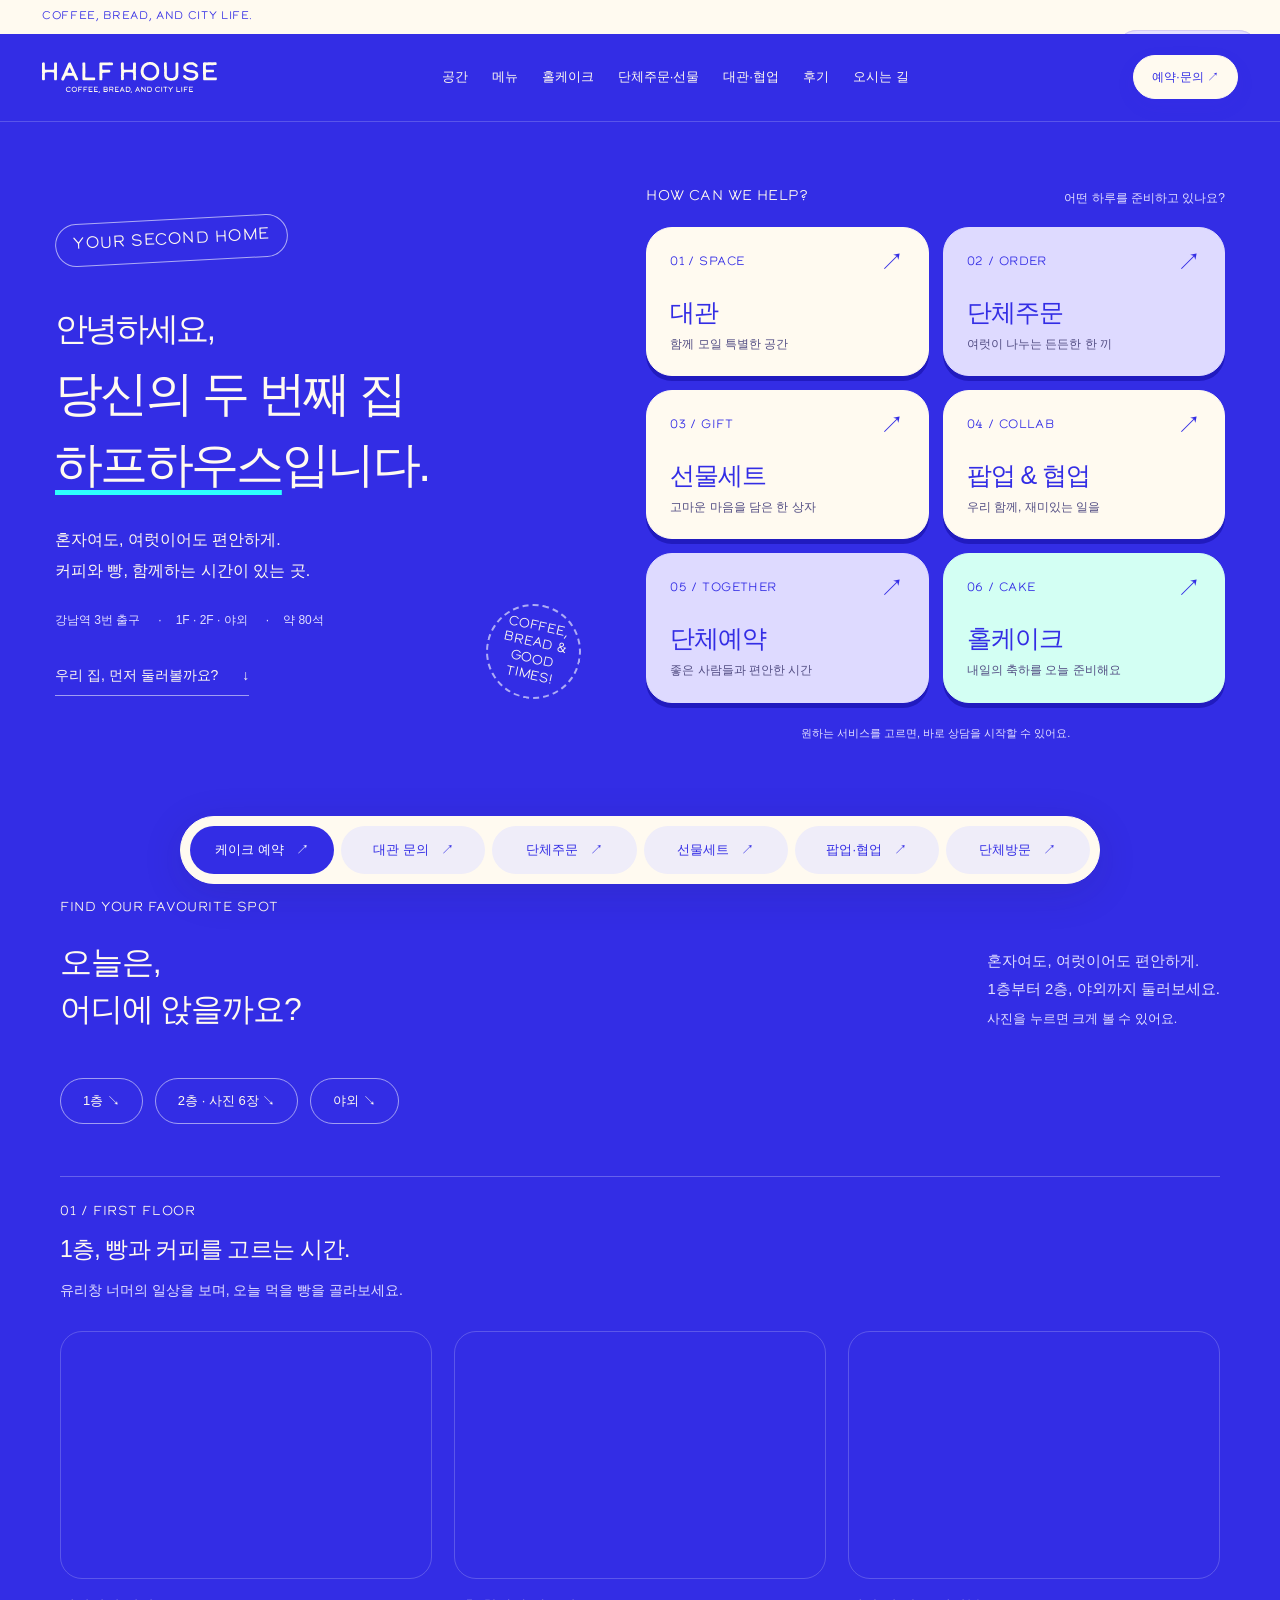
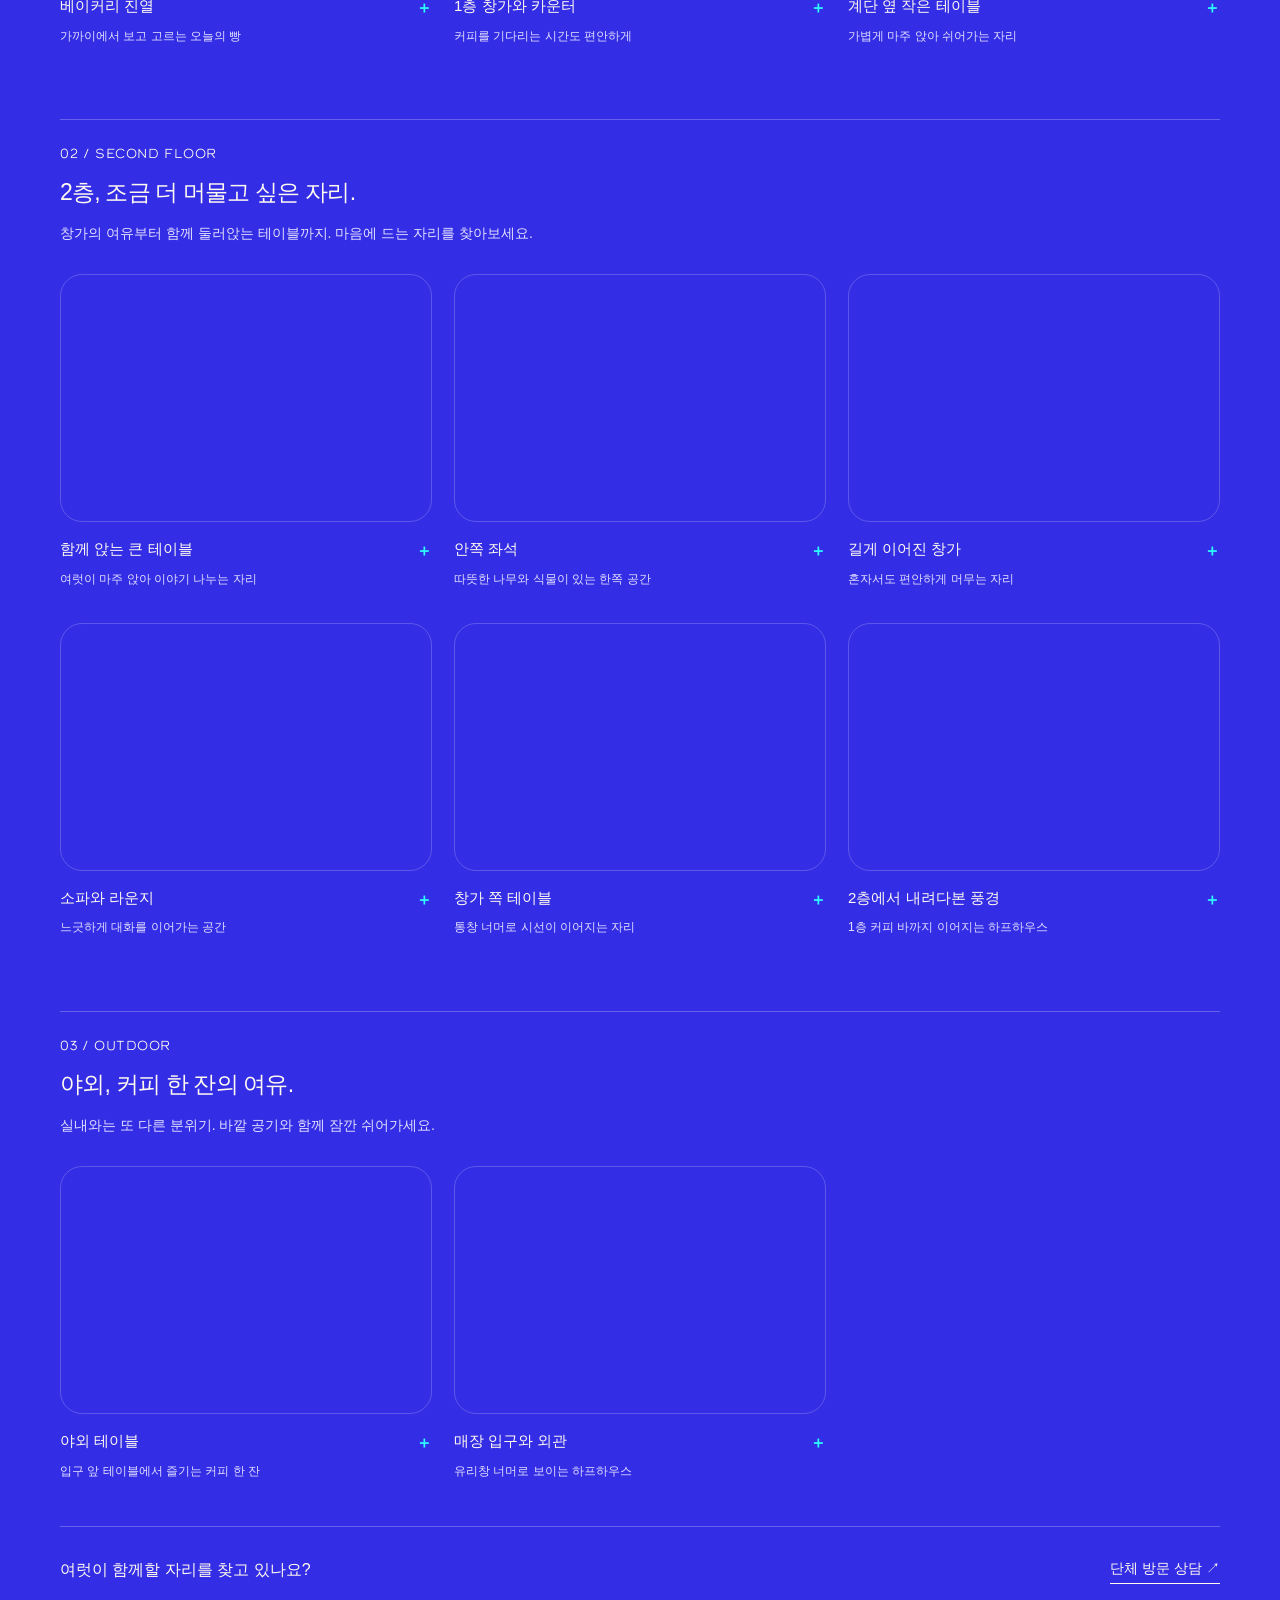
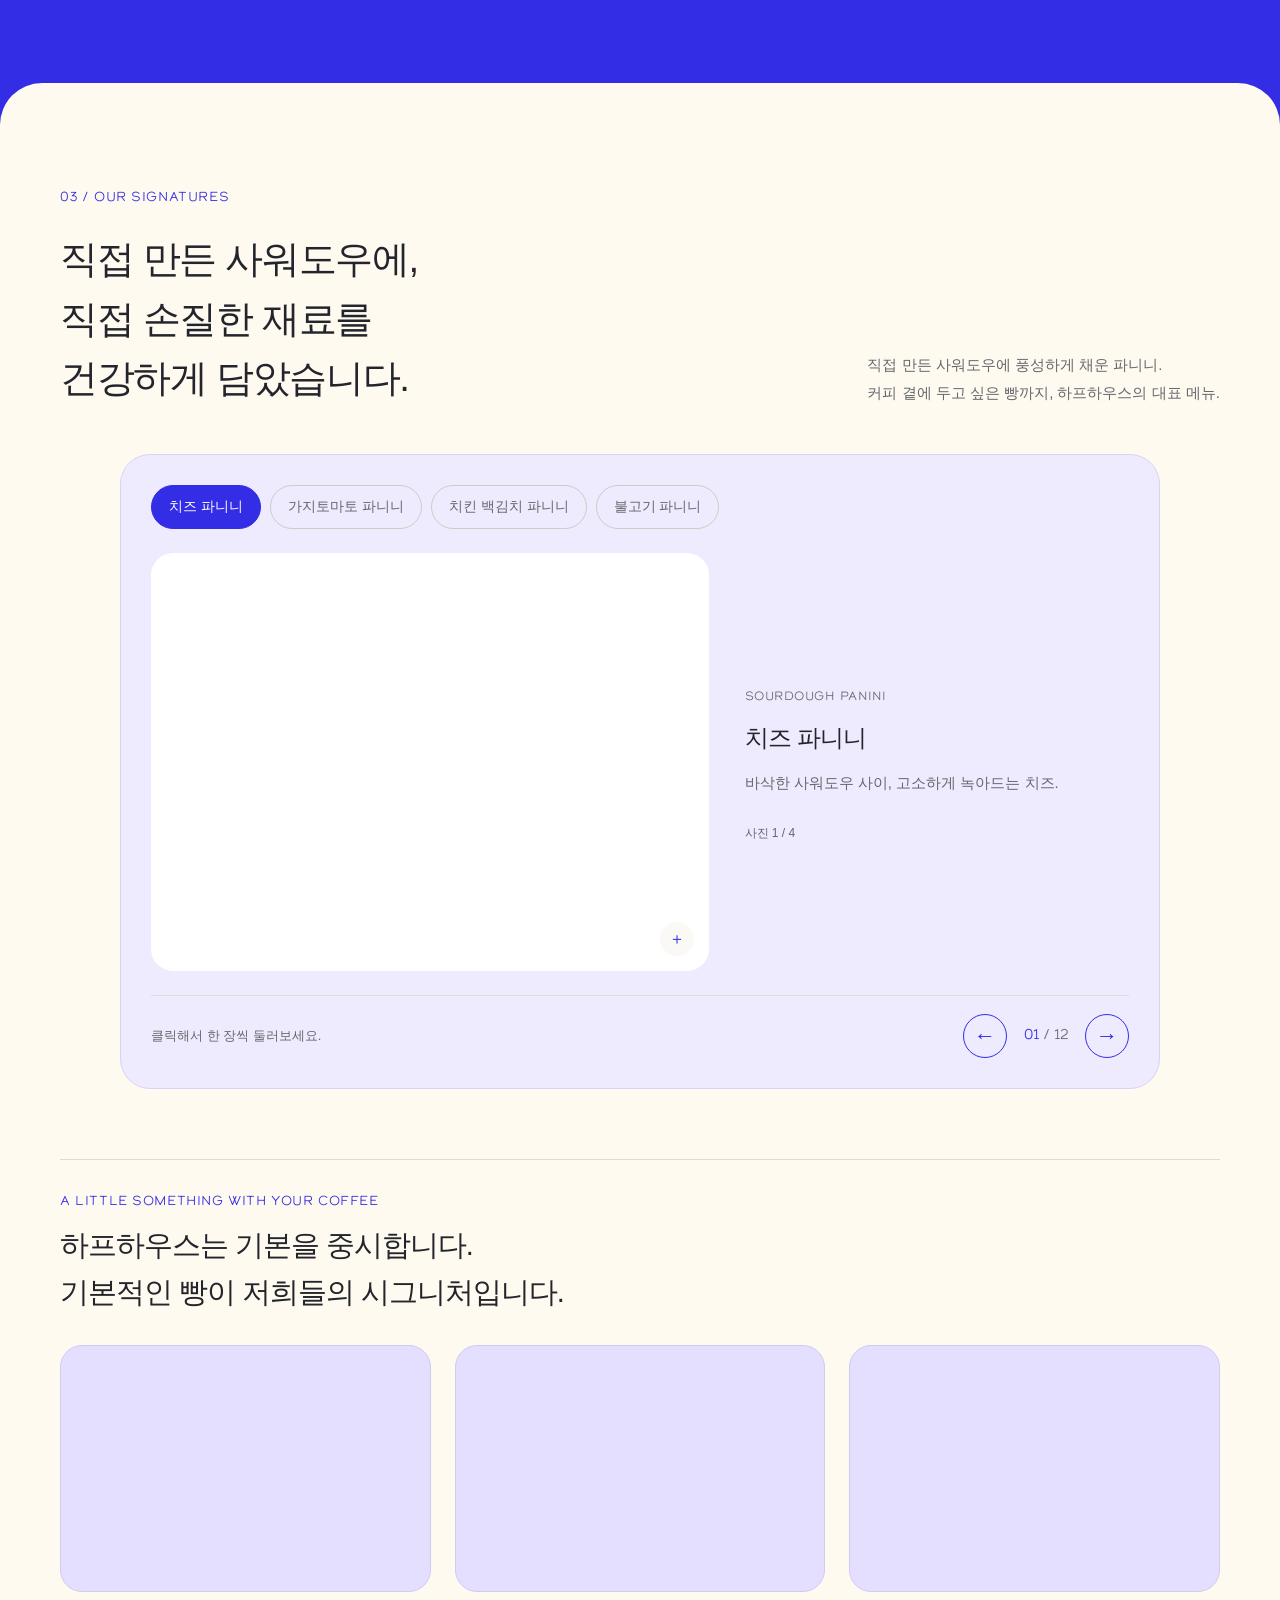
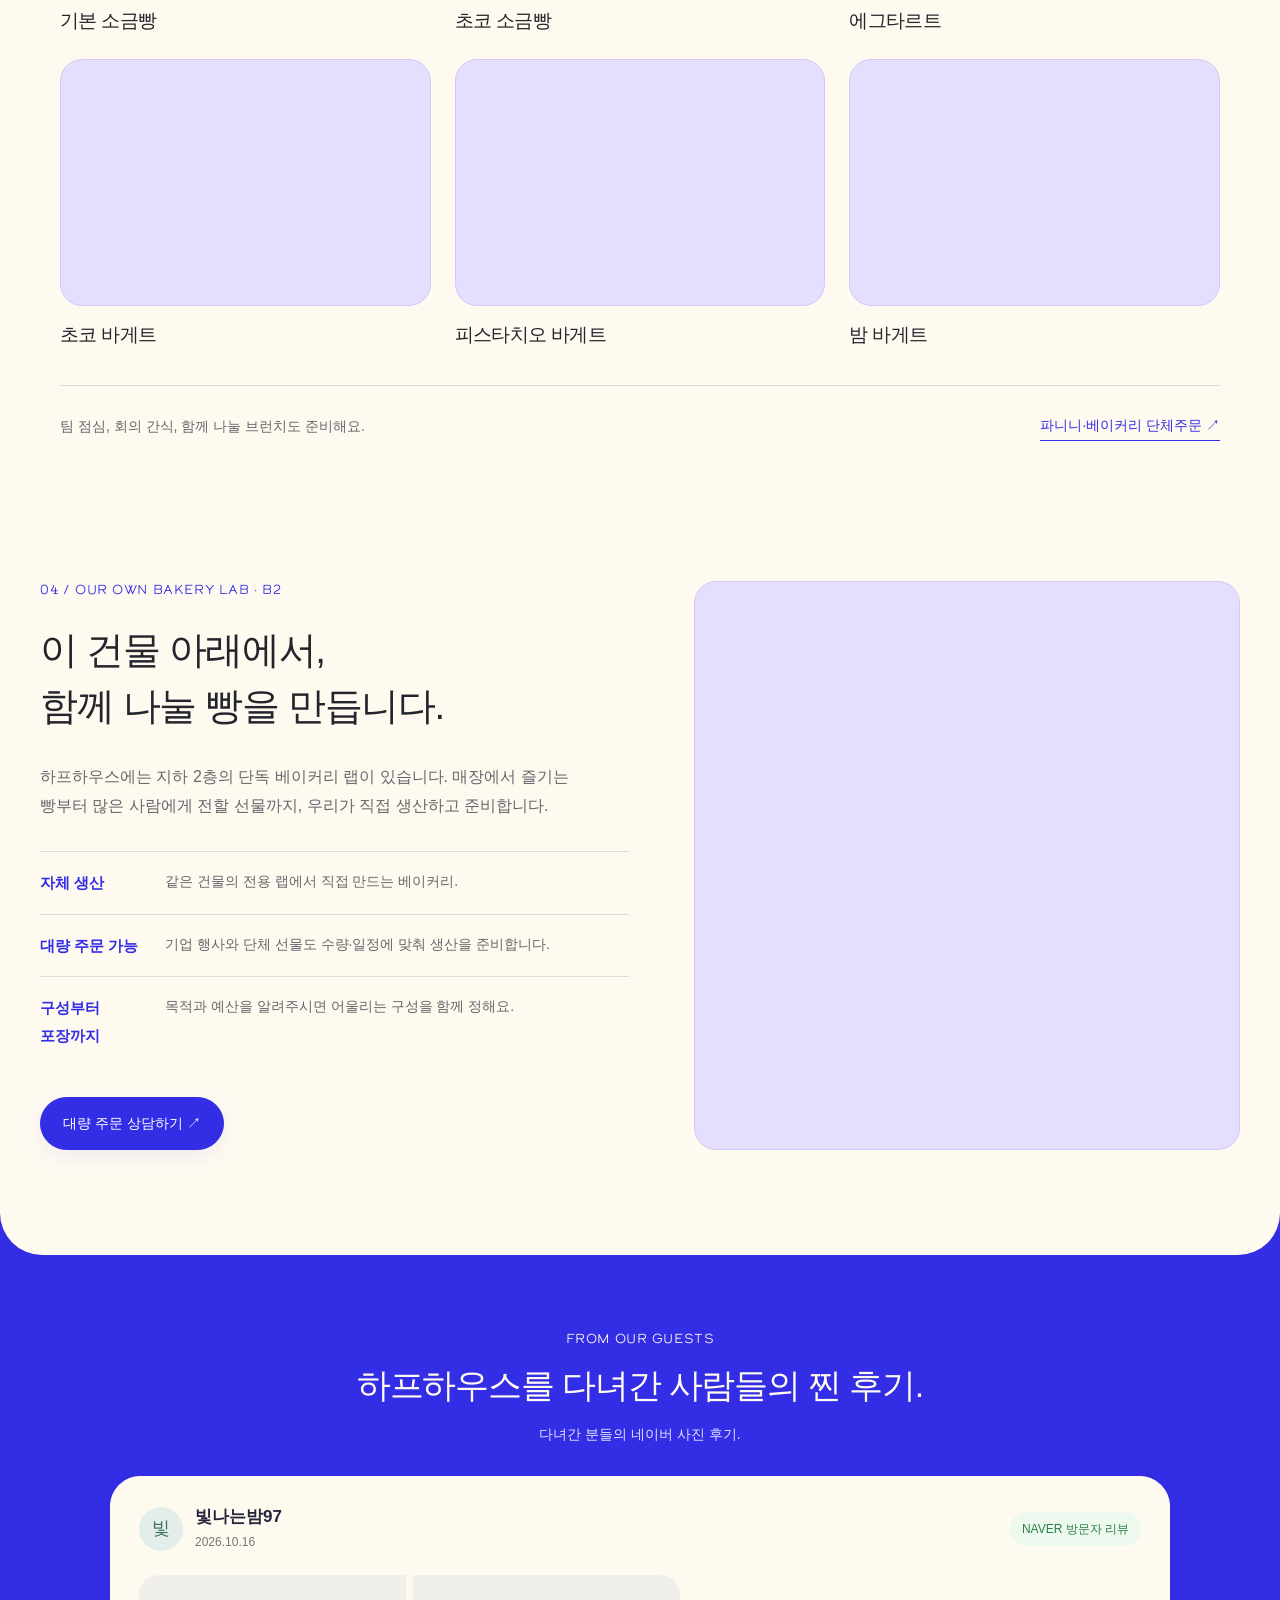
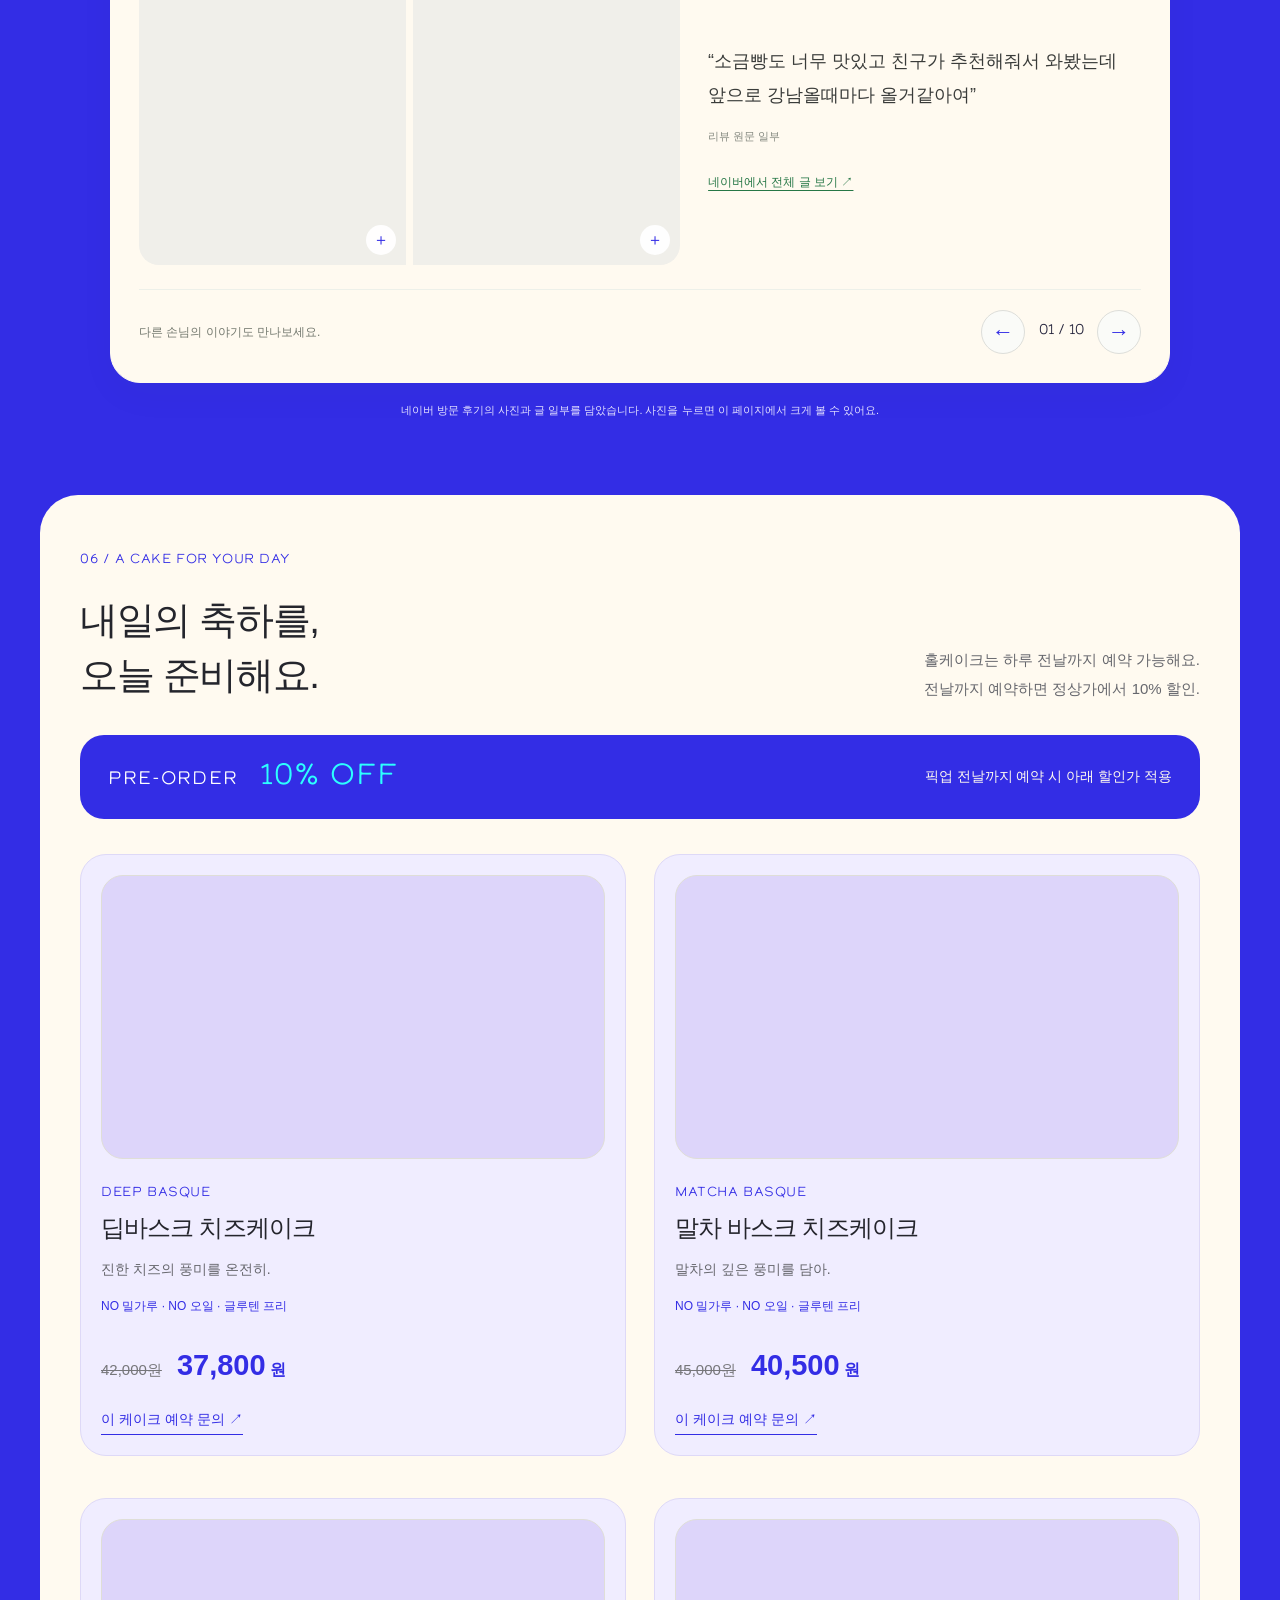
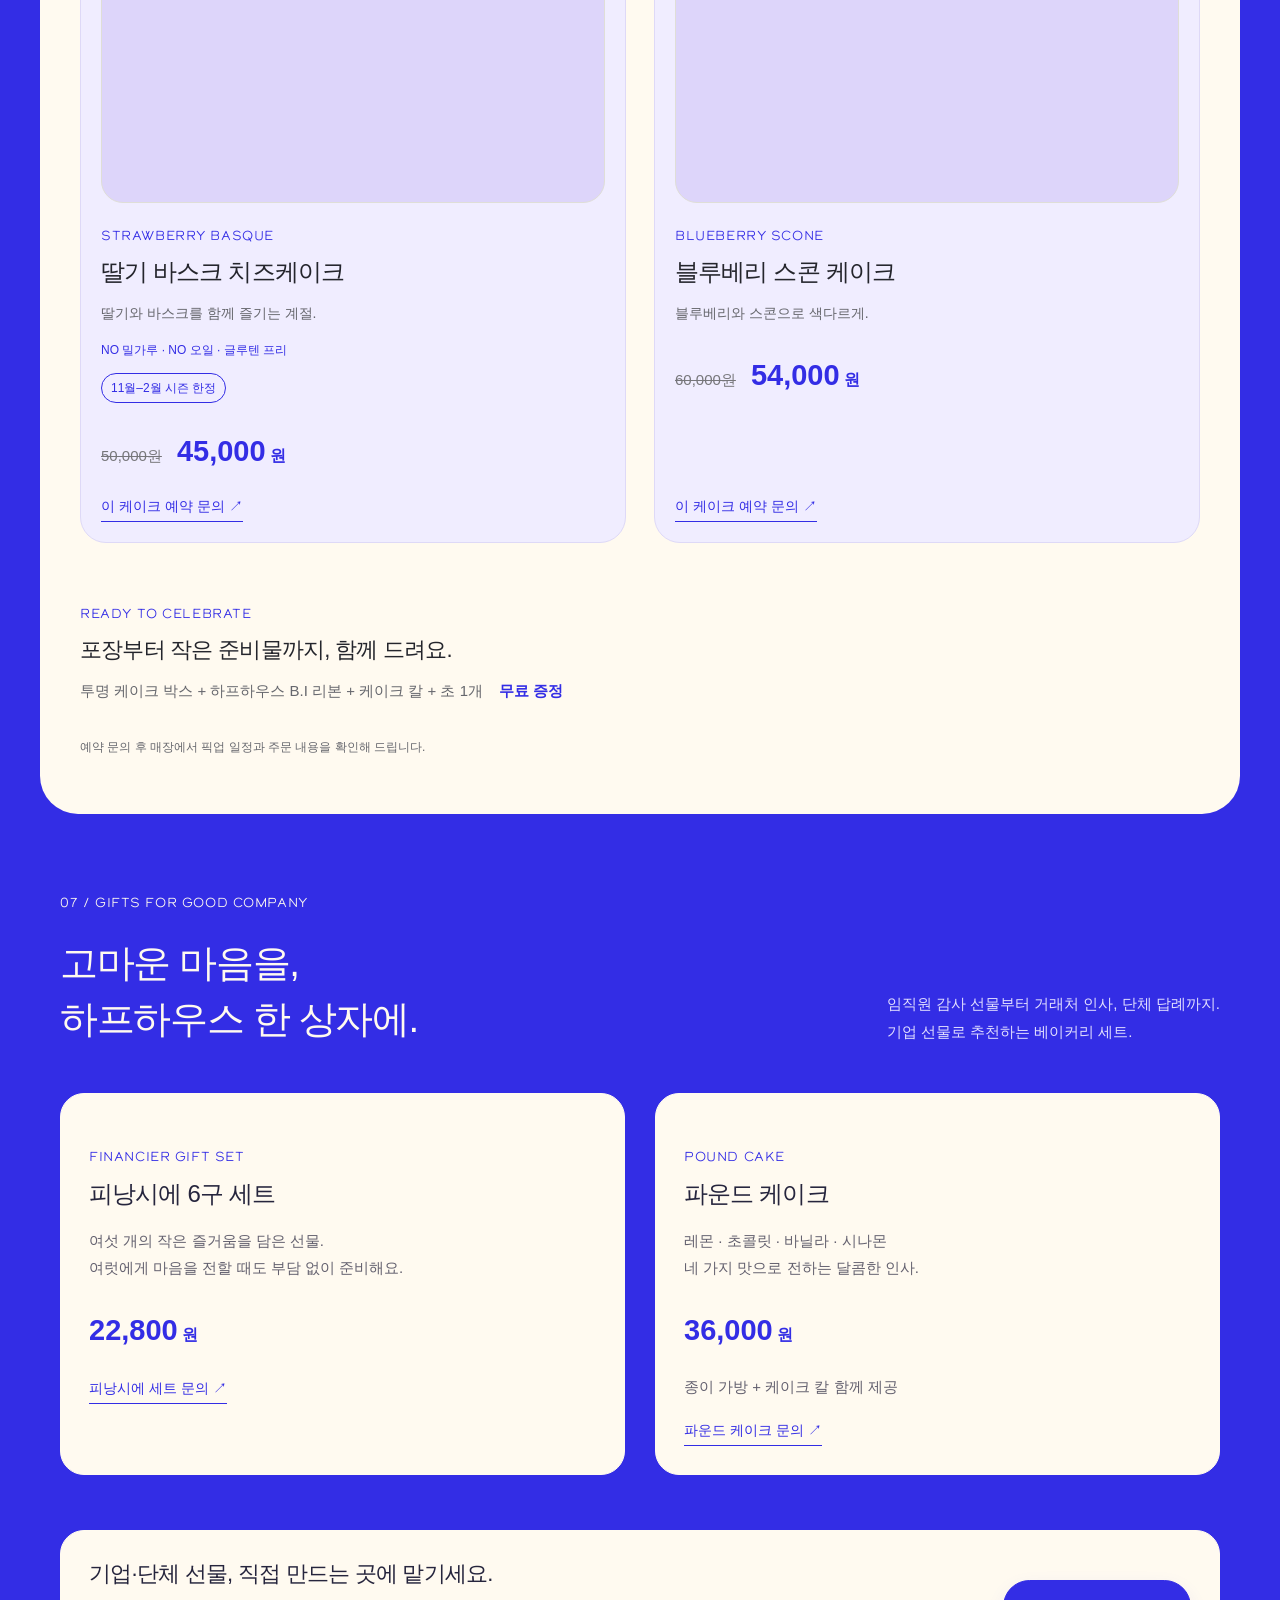
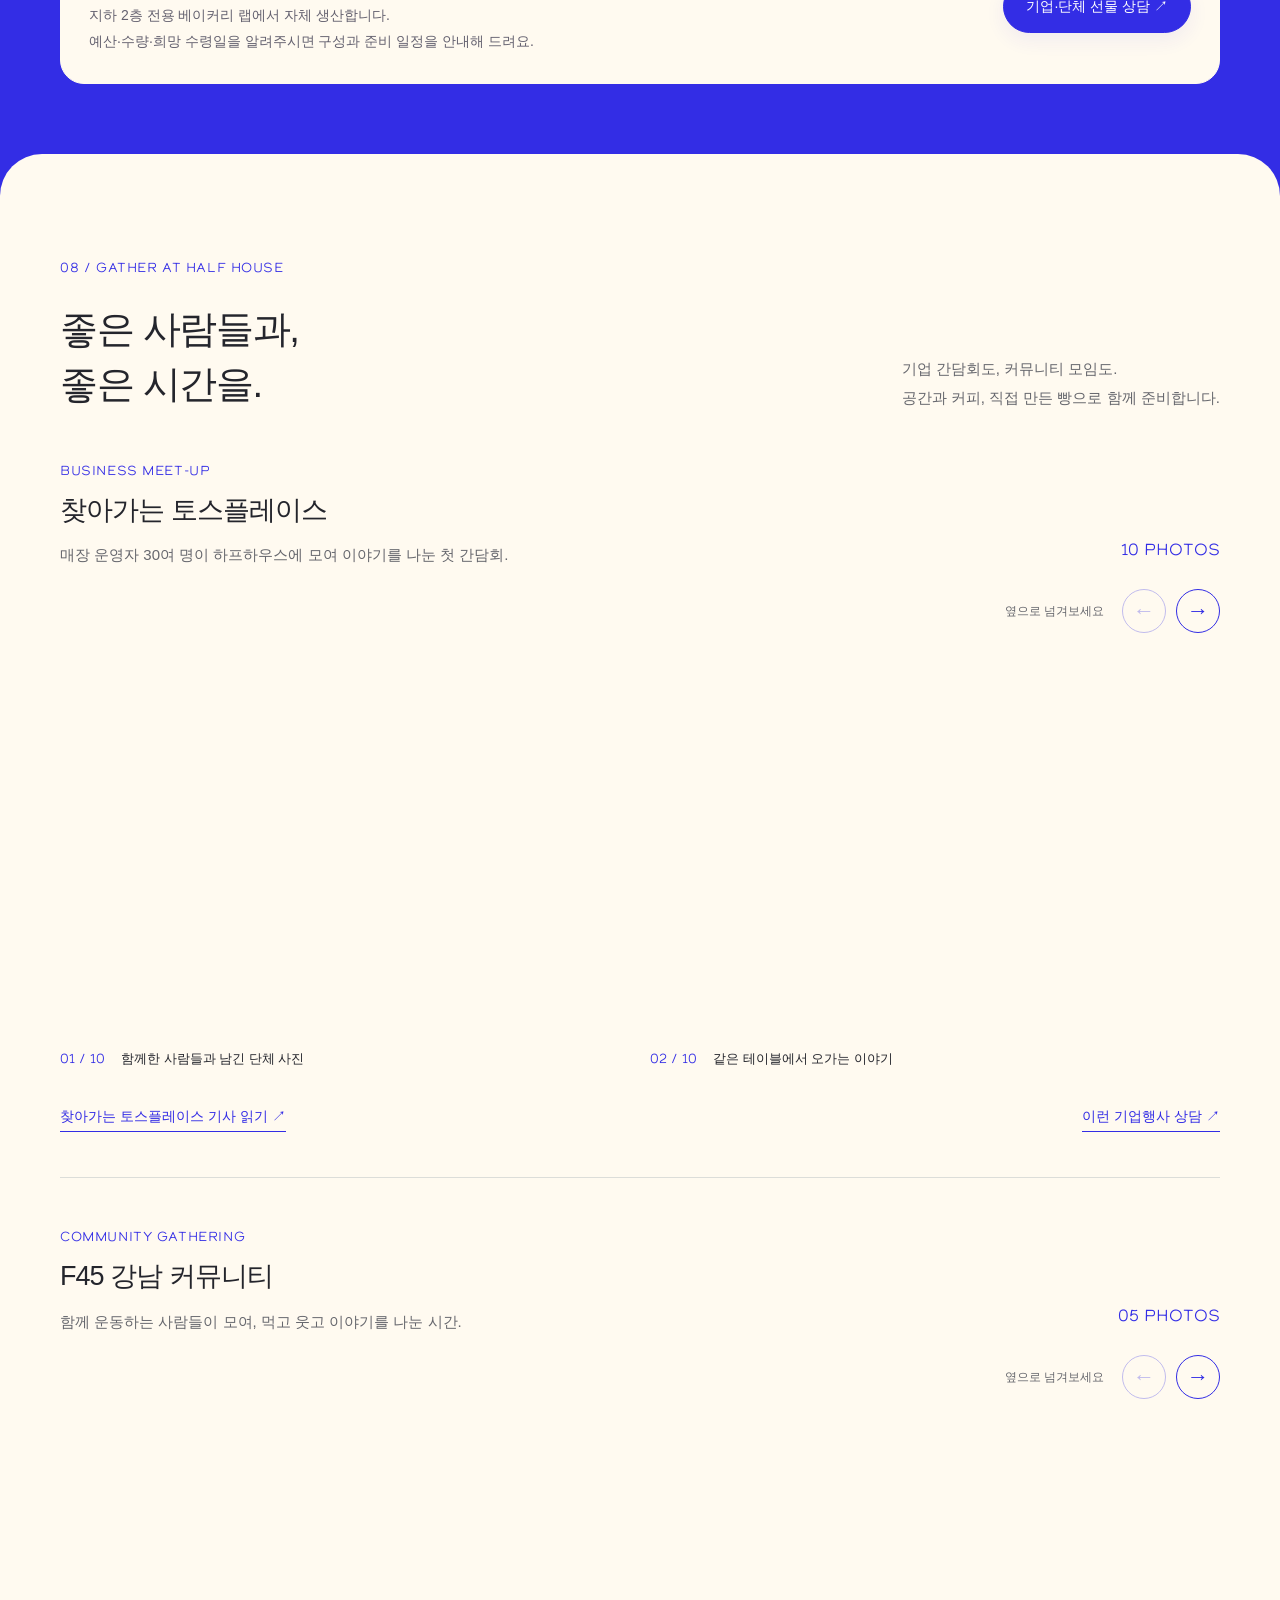
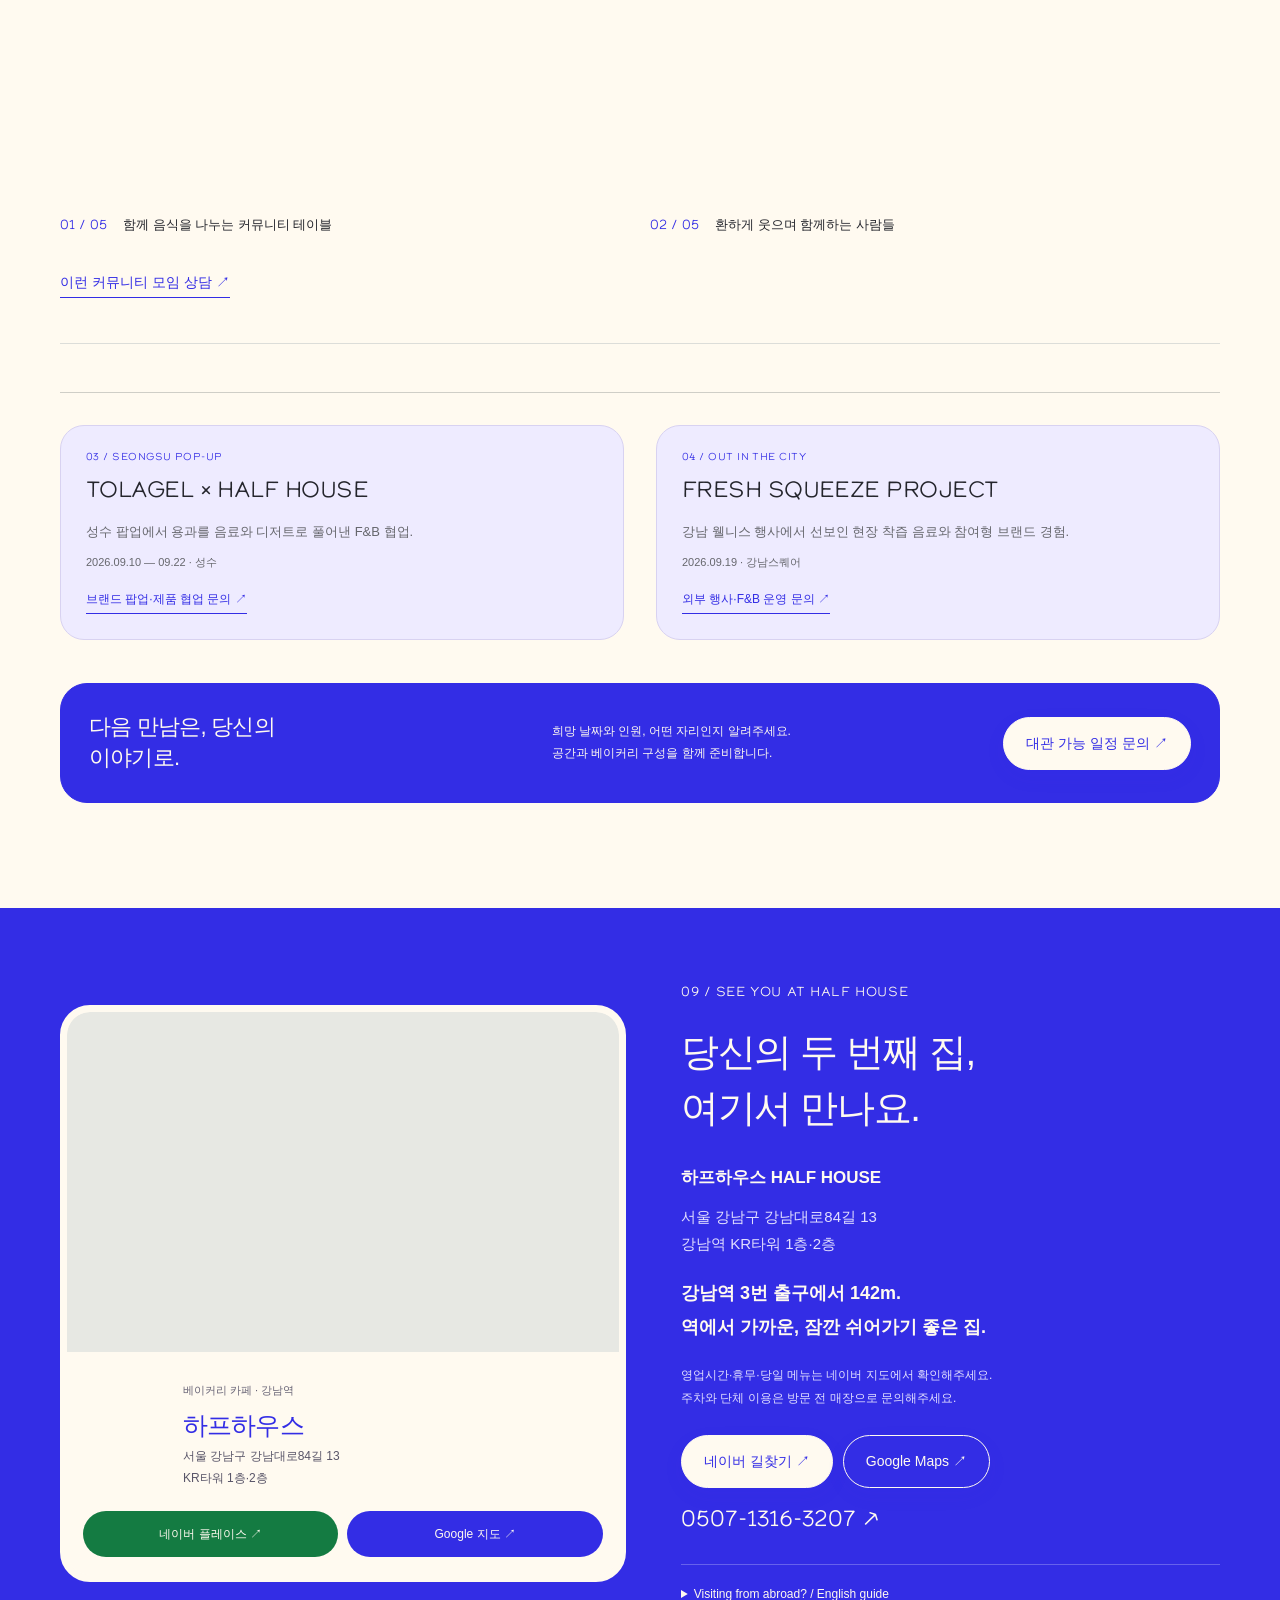
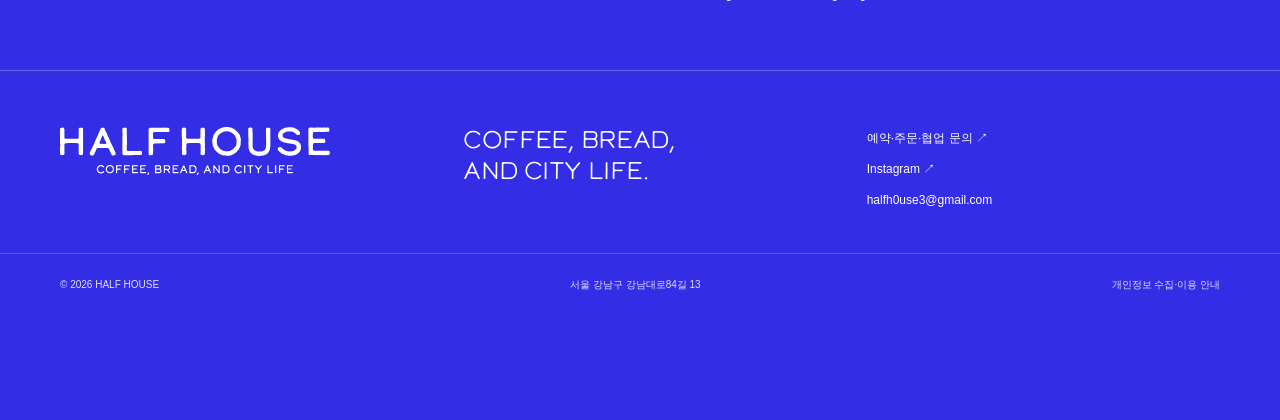
==== commit ab58b518: "Refresh HALF HOUSE with original BI blue, expressive type and six service cards" ====
--- a/halfhouse/index.html
+++ b/halfhouse/index.html
@@ -4,28 +4,29 @@
 <head>
 <meta charset="utf-8"/><meta content="width=device-width,initial-scale=1" name="viewport"/>
 <meta content="#332de5" name="theme-color"/><meta content="strict-origin-when-cross-origin" name="referrer"/>
-<meta content="default-src 'self'; script-src 'self'; style-src 'self' https://fonts.googleapis.com; font-src 'self' https://fonts.gstatic.com https://cdn.jsdelivr.net; img-src 'self' data:; connect-src 'self'; object-src 'none'; base-uri 'self'; form-action 'none'" http-equiv="Content-Security-Policy"/>
+<meta content="default-src 'self'; script-src 'self'; style-src 'self' https://fonts.googleapis.com; font-src 'self' https://fonts.gstatic.com https://cdn.jsdelivr.net; img-src 'self' data:; connect-src 'self'; frame-src https://www.google.com; object-src 'none'; base-uri 'self'; form-action 'none'" http-equiv="Content-Security-Policy"/>
 <title>하프하우스 HALF HOUSE | 강남역 브런치·베이커리·대관</title>
 <meta content="강남역 하프하우스. 같은 건물에서 매일 만드는 바게트·깜빠뉴·소금빵, 수제 사워도우 파니니와 바스크 치즈케이크. 넓고 편안한 공간에서 브런치, 단체주문, 홀케이크, 대관·팝업까지." name="description"/>
 <link href="https://f45luke-source.github.io/nuttypresso-cake/halfhouse/" rel="canonical"/>
 <meta content="website" property="og:type"/><meta content="ko_KR" property="og:locale"/><meta content="HALF HOUSE" property="og:site_name"/>
-<meta content="빵 먹고, 조금 더 있다 가요. HALF HOUSE" property="og:title"/>
+<meta content="당신의 두 번째 집, 하프하우스" property="og:title"/>
 <meta content="강남역의 넓고 편안한 브런치 카페. 매일 직접 만드는 빵, 수제 사워도우 파니니, 그리고 함께할 공간." property="og:description"/>
 <meta content="https://f45luke-source.github.io/nuttypresso-cake/halfhouse/" property="og:url"/>
 <meta content="https://f45luke-source.github.io/nuttypresso-cake/halfhouse/assets/photos/space-39.webp" property="og:image"/>
 <meta content="하프하우스의 빵과 커피가 놓인 테이블" property="og:image:alt"/><meta content="summary_large_image" name="twitter:card"/>
 <link href="assets/favicon.svg" rel="icon" type="image/svg+xml"/>
-<link as="image" fetchpriority="high" href="assets/photos/hero-17.webp" rel="preload"/>
+<link rel="preload" href="assets/fonts/happiness-title.woff2" as="font" type="font/woff2" crossorigin/>
 <link href="https://fonts.googleapis.com" rel="preconnect"/><link crossorigin="" href="https://fonts.gstatic.com" rel="preconnect"/>
 
 <link href="editorial.css?v=20261020-hero2" rel="stylesheet"/>
-<script defer="" src="journey.js?v=20261014-r1"></script><script defer="" src="home.js?v=20261102-rounded"></script>
-<meta name="halfhouse-release" content="2026-11-02-rounded-reviews"/>
+<script defer="" src="journey.js?v=20261014-r1"></script><script defer="" src="home.js?v=20261102-blue-house"></script>
+<meta name="halfhouse-release" content="2026-11-02-blue-house"/>
 <link href="hero.css?v=20261021-space4" rel="stylesheet"/>
-<script defer src="hero.js?v=20261030-news-space"></script>
+
 <link href="november.css?v=20261030" rel="stylesheet"/>
-<link rel="stylesheet" href="collection.css?v=20261030-type-panini"/><link rel="stylesheet" href="brand-type.css?v=20261030-type-panini"/><link rel="stylesheet" href="friendly.css?v=20261102-rounded"/></head>
-<body>
+<link rel="stylesheet" href="collection.css?v=20261030-type-panini"/><link rel="stylesheet" href="brand-type.css?v=20261030-type-panini"/><link rel="stylesheet" href="friendly.css?v=20261102-blue-house"/><link href="blue-house.css?v=20261102-blue-house" rel="stylesheet"/>
+</head>
+<body class="brand-renewal">
 <a class="skip" href="#main">본문으로 바로가기</a>
 <div class="topbar"><span>COFFEE, BREAD, AND CITY LIFE.</span><a data-nov-link="" href="#november">11월의 하프하우스 ↗</a></div>
 <header class="site-header">
@@ -36,59 +37,25 @@
 </header>
 <nav aria-label="모바일 메뉴" class="mobile-nav" hidden="" id="mobile-nav"><a href="#space">공간</a><a href="#menu">메뉴</a><a data-nov-link="" href="#november">11월 소식</a><a href="#cake-reservation">홀케이크</a><a href="#orders">단체주문·선물</a><a href="#together">대관·협업</a><a href="#reviews">방문 후기</a><a href="#visit">오시는 길</a><a href="inquiry.html">예약·문의 ↗</a></nav>
 <main id="main">
-<section aria-labelledby="hero-title" class="hero hero-home">
-<div class="hero-copy">
-<div class="hero-intro"><p class="eyebrow">YOUR LITTLE BREAK IN GANGNAM</p>
-<h1 id="hero-title">빵 먹고,<br/>조금 더<br/><em>있다 가요.</em></h1></div>
-<div class="hero-detail"><p class="hero-description">강남역 한복판에서 만나는 넓고 편안한 카페.<br/>같은 건물 지하 2층에서 매일 만드는 빵과<br/>커피 한 잔을 곁들여 여유롭게 머물러 보세요.</p>
-<div class="hero-capacity" aria-label="매장 규모와 좌석 안내">
-<div><strong>약 100평</strong><span>넉넉한 공간</span></div>
-<div><strong>약 80석</strong><span>다양한 자리</span></div>
-<div><strong>1F · 2F</strong><span>실내 + 야외</span></div>
-</div>
-<p class="hero-facts">혼자여도, 여럿이어도 편안하게.</p>
-<div class="actions"><a class="button" data-track="hero_space" href="#space">공간 둘러보기 <span>↘</span></a><a class="text-link" data-track="hero_news" href="#november">지금 하프하우스 소식 ↗</a></div>
-<p class="hero-address">서울 강남구 강남대로84길 13 · KR타워 1·2층</p>
-<a class="hero-review-link" data-track="hero_review" href="https://map.naver.com/p/entry/place/2063685809" target="_blank" rel="noopener noreferrer"><span aria-hidden="true">↗</span> 방문 전에 네이버에서 실제 고객 후기 보기</a></div>
-</div>
-<div class="hero-tour" role="region" aria-roledescription="캐러셀" aria-label="하프하우스 외관, 1층, 2층, 야외 공간 사진">
-<div class="hero-mosaic">
-<figure class="hero-frame hero-main"><img id="hero-main-img" src="assets/photos/hero-17.webp" width="1600" height="1066" fetchpriority="high" alt="창가부터 안쪽 좌석까지 넓게 이어지는 하프하우스 2층 전경"/><figcaption id="hero-main-caption">2층 전경 — 혼자도, 여럿도 편안하게</figcaption><span aria-hidden="true" class="hero-sticker">STAY<br/>A LITTLE<br/>LONGER.</span></figure>
-<button type="button" class="hero-frame hero-preview" data-hero-preview="1" aria-label="하프하우스 외관 사진 보기"><img src="assets/photos/hero-31-640.webp" width="640" height="427" loading="lazy" decoding="async" alt="유리 입구와 베이커리가 보이는 하프하우스 외관"/><span>EXTERIOR / 외관</span></button>
-<button type="button" class="hero-frame hero-preview" data-hero-preview="2" aria-label="하프하우스 1층 사진 보기"><img src="assets/photos/space-35-640.webp" width="640" height="427" loading="lazy" decoding="async" alt="빵과 커피를 고르는 하프하우스 1층 베이커리 공간"/><span>1F / 베이커리</span></button>
-<button type="button" class="hero-frame hero-preview" data-hero-preview="3" aria-label="하프하우스 야외 좌석 사진 보기"><img src="assets/photos/hero-33-640.webp" width="640" height="427" loading="lazy" decoding="async" alt="테이블과 의자가 놓인 하프하우스 야외 공간"/><span>OUTDOOR / 야외</span></button>
-</div>
-<div class="hero-tour-footer"><div class="hero-space-tabs" aria-label="공간 사진 선택">
-<button type="button" data-hero-index="0" aria-pressed="true">2층 전경</button>
-<button type="button" data-hero-index="1" aria-pressed="false">외관</button>
-<button type="button" data-hero-index="2" aria-pressed="false">1층</button>
-<button type="button" data-hero-index="3" aria-pressed="false">야외</button>
-<button type="button" data-hero-index="4" aria-pressed="false">2층 소파</button>
-<button type="button" data-hero-index="5" aria-pressed="false">층간 뷰</button>
-</div><div class="hero-tour-controls">
-<button type="button" id="hero-prev" aria-label="이전 공간 사진">←</button><span id="hero-count">01 / 06</span><button type="button" id="hero-next" aria-label="다음 공간 사진">→</button><button type="button" id="hero-pause" aria-label="사진 자동 재생 정지">Ⅱ</button>
-</div></div>
-<p class="hero-tour-note">실제 하프하우스 공간 사진 · 사진을 선택하거나 화살표로 넘겨보세요.</p><p class="hero-sr" id="hero-announcement" aria-live="polite"></p>
-</div>
-</section>
+<section aria-labelledby="hero-title" class="hero hero-home blue-surface"><div class="welcome-copy"><p class="welcome-tag">YOUR SECOND HOME</p><h1 id="hero-title"><span>안녕하세요,</span><br/>당신의 두 번째 집<br/><em>하프하우스</em>입니다.</h1><p class="welcome-description">혼자여도, 여럿이어도 편안하게.<br/>커피와 빵, 함께하는 시간이 있는 곳.</p><div class="welcome-meta"><span>강남역 3번 출구</span><span>1F · 2F · 야외</span><span>약 80석</span></div><a class="welcome-space" href="#space">우리 집, 먼저 둘러볼까요? <span aria-hidden="true">↓</span></a><div class="welcome-stamp" aria-hidden="true">COFFEE,<br/>BREAD &<br/>GOOD TIMES!</div></div><nav class="welcome-services" aria-label="하프하우스 서비스"><div class="services-note"><span>HOW CAN WE HELP?</span><p>어떤 하루를 준비하고 있나요?</p></div><div class="service-card-grid"><a class="welcome-service" href="inquiry.html?service=venue#contact" data-track="welcome_venue"><div class="service-card-top"><span>01 / SPACE</span><b aria-hidden="true">↗</b></div><h2>대관</h2><p>함께 모일 특별한 공간</p></a><a class="welcome-service" href="inquiry.html?service=bulk#contact" data-track="welcome_bulk"><div class="service-card-top"><span>02 / ORDER</span><b aria-hidden="true">↗</b></div><h2>단체주문</h2><p>여럿이 나누는 든든한 한 끼</p></a><a class="welcome-service" href="inquiry.html?service=gifts#contact" data-track="welcome_gifts"><div class="service-card-top"><span>03 / GIFT</span><b aria-hidden="true">↗</b></div><h2>선물세트</h2><p>고마운 마음을 담은 한 상자</p></a><a class="welcome-service" href="inquiry.html?service=popup#contact" data-track="welcome_popup"><div class="service-card-top"><span>04 / COLLAB</span><b aria-hidden="true">↗</b></div><h2>팝업 & 협업</h2><p>우리 함께, 재미있는 일을</p></a><a class="welcome-service" href="inquiry.html?service=group#contact" data-track="welcome_group"><div class="service-card-top"><span>05 / TOGETHER</span><b aria-hidden="true">↗</b></div><h2>단체예약</h2><p>좋은 사람들과 편안한 시간</p></a><a class="welcome-service" href="inquiry.html?service=cake#contact" data-track="welcome_cake"><div class="service-card-top"><span>06 / CAKE</span><b aria-hidden="true">↗</b></div><h2>홀케이크</h2><p>내일의 축하를 오늘 준비해요</p></a></div><p class="services-footnote">원하는 서비스를 고르면, 바로 상담을 시작할 수 있어요.</p></nav></section>
 <section class="house-news section" data-season="november" id="november" aria-labelledby="news-title"><div class="wrap">
 <div class="section-heading"><div><p class="eyebrow">THIS NOVEMBER AT HALF HOUSE</p><h2 id="news-title">지금, 하프하우스에서는.</h2></div><p>늘 오던 강남에서도,<br/>새롭게 만나는 판교에서도.</p></div>
 <div class="news-pair">
-<article class="news-item"><button class="news-poster" type="button" data-photo="assets/november/stamp.webp" data-caption="11월 스탬프 이벤트 · 1만 원당 1개 적립 · 10개 바게트 / 20개 시그니처 가방 / 30개 바스크 홀케이크" aria-label="11월 스탬프 이벤트 포스터 크게 보기"><img src="assets/november/stamp-480.webp" width="480" height="679" loading="lazy" decoding="async" alt="HALF HOUSE 11월 스탬프 이벤트 공식 포스터"/><span>포스터 크게 보기 ＋</span></button>
+<article class="news-item"><button class="news-poster" type="button" data-photo="assets/november/stamp.webp" data-caption="11월 스탬프 이벤트 · 1만 원당 1개 적립 · 10개 바게트 / 20개 시그니처 가방 / 30개 바스크 홀케이크" aria-label="11월 스탬프 이벤트 포스터 크게 보기"><img src="assets/november/stamp-480.webp" width="480" height="679" loading="lazy" decoding="async" alt="HALF HOUSE 11월 스탬프 이벤트 공식 포스터"/><span>이벤트 자세히 ＋</span></button>
 <div class="news-copy"><p class="eyebrow">01 / GANGNAM</p><p class="news-date">11.01 — 11.30</p><h3>방문할수록 쌓이는<br/>특별한 선물.</h3><p data-stamp-state>11월 1일 시작</p><p>구매 금액 <strong>10,000원당 스탬프 1개</strong></p><ul class="stamp-benefits"><li><b>10개</b> 초코 시리즈 바게트 택 1</li><li><b>20개</b> HALF HOUSE 시그니처 가방</li><li><b>30개</b> 바스크 치즈 홀케이크 택 1</li></ul><p class="fineprint">조기 종료될 수 있습니다.<br/>적립·교환 세부 조건은 매장에서 안내합니다.</p><a class="text-link" href="#visit">강남 매장 찾아오기 ↗</a></div></article>
-<article class="news-item"><a class="news-poster" href="pangyo.html" aria-label="현대백화점 판교 팝업 안내 보기"><img src="assets/november/pangyo-480.webp" width="480" height="640" loading="lazy" decoding="async" alt="11월 6일부터 26일까지 현대백화점 판교점 팝업 안내 포스터"/><span>팝업 안내 보기 ↗</span></a><div class="news-copy"><p class="eyebrow">02 / PANGYO</p><p class="news-date">11.06 — 11.26</p><h3>이번엔,<br/>판교에서 만나요.</h3><p data-popup-state>COMING SOON</p><p>파니니부터 깜빠뉴와 따뜻한 스프까지.<br/>하프하우스의 맛을 판교에서 만나보세요.</p><p class="news-location">현대백화점 판교점 B1<br/>유리월 팝업존</p><p class="fineprint">11월 16일(월)은 백화점 휴일로 쉬어갑니다.</p><a class="text-link" href="pangyo.html">메뉴 · 운영시간 · 위치 보기 ↗</a></div></article>
+<article class="news-item"><a class="news-poster" href="pangyo.html" aria-label="현대백화점 판교 팝업 안내 보기"><img src="assets/november/pangyo-480.webp" width="480" height="640" loading="lazy" decoding="async" alt="11월 6일부터 26일까지 현대백화점 판교점 팝업 안내 포스터"/><span>판교 팝업 보기 ↗</span></a><div class="news-copy"><p class="eyebrow">02 / PANGYO</p><p class="news-date">11.06 — 11.26</p><h3>이번엔,<br/>판교에서 만나요.</h3><p data-popup-state>COMING SOON</p><p>파니니부터 깜빠뉴와 따뜻한 스프까지.<br/>하프하우스의 맛을 판교에서 만나보세요.</p><p class="news-location">현대백화점 판교점 B1<br/>유리월 팝업존</p><p class="fineprint">11월 16일(월)은 백화점 휴일로 쉬어갑니다.</p><a class="text-link" href="pangyo.html">메뉴 · 운영시간 · 위치 보기 ↗</a></div></article>
 </div></div></section>
-<div class="intent-bar"><a data-track="intent_visit" href="#visit"><span>01 / VISIT</span><strong>오늘, 들를게요.</strong><b aria-hidden="true">↗</b></a><a data-track="intent_order" href="#orders"><span>02 / ORDER</span><strong>함께 먹을 빵이 필요해요.</strong><b aria-hidden="true">↗</b></a><a data-track="intent_venue" href="#together"><span>03 / TOGETHER</span><strong>좋은 만남을 준비해요.</strong><b aria-hidden="true">↗</b></a></div>
 
-<section class="section space-section wrap" id="space"><div class="section-heading"><div><p class="eyebrow">FIND YOUR FAVOURITE SPOT</p><h2>오늘은,<br/>어디에 앉을까요?</h2></div><p>혼자여도, 여럿이어도 편안하게.<br/>1층부터 2층, 야외까지 둘러보세요.<br/><small>사진을 누르면 크게 볼 수 있어요.</small></p></div><nav class="floor-links" aria-label="공간 바로가기"><a href="#space-first">1층 ↘</a><a href="#space-second">2층 · 사진 6장 ↘</a><a href="#space-outdoor">야외 ↘</a></nav><section class="floor-block" id="space-first" aria-labelledby="floor-first-title"><div class="floor-heading"><p class="eyebrow">01 / FIRST FLOOR</p><h3 id="floor-first-title">1층, 빵과 커피를 고르는 시간.</h3><p>유리창 너머의 일상을 보며, 오늘 먹을 빵을 골라보세요.</p></div><div class="space-gallery"><button type="button" class="space-gallery-tile" data-photo="assets/photos/hero-26.webp" data-caption="베이커리 진열 — 가까이에서 보고 고르는 오늘의 빵" aria-label="베이커리 진열 사진 크게 보기"><img src="assets/photos/hero-26-640.webp" srcset="assets/photos/hero-26-640.webp 640w, assets/photos/hero-26.webp 1600w" sizes="(max-width:600px) 90vw, (max-width:900px) 45vw, 30vw" loading="lazy" decoding="async" width="1600" height="1067" alt="베이커리 진열 — 가까이에서 보고 고르는 오늘의 빵"/><span><strong>베이커리 진열</strong><span>가까이에서 보고 고르는 오늘의 빵</span><b aria-hidden="true">＋</b></span></button><button type="button" class="space-gallery-tile" data-photo="assets/photos/space-35.webp" data-caption="1층 창가와 카운터 — 커피를 기다리는 시간도 편안하게" aria-label="1층 창가와 카운터 사진 크게 보기"><img src="assets/photos/space-35-640.webp" srcset="assets/photos/space-35-640.webp 640w, assets/photos/space-35.webp 1600w" sizes="(max-width:600px) 90vw, (max-width:900px) 45vw, 30vw" loading="lazy" decoding="async" width="1600" height="1067" alt="1층 창가와 카운터 — 커피를 기다리는 시간도 편안하게"/><span><strong>1층 창가와 카운터</strong><span>커피를 기다리는 시간도 편안하게</span><b aria-hidden="true">＋</b></span></button><button type="button" class="space-gallery-tile" data-photo="assets/photos/space-21.webp" data-caption="계단 옆 작은 테이블 — 가볍게 마주 앉아 쉬어가는 자리" aria-label="계단 옆 작은 테이블 사진 크게 보기"><img src="assets/photos/space-21-640.webp" srcset="assets/photos/space-21-640.webp 640w, assets/photos/space-21.webp 1600w" sizes="(max-width:600px) 90vw, (max-width:900px) 45vw, 30vw" loading="lazy" decoding="async" width="1600" height="1067" alt="계단 옆 작은 테이블 — 가볍게 마주 앉아 쉬어가는 자리"/><span><strong>계단 옆 작은 테이블</strong><span>가볍게 마주 앉아 쉬어가는 자리</span><b aria-hidden="true">＋</b></span></button></div></section><section class="floor-block" id="space-second" aria-labelledby="floor-second-title"><div class="floor-heading"><p class="eyebrow">02 / SECOND FLOOR</p><h3 id="floor-second-title">2층, 조금 더 머물고 싶은 자리.</h3><p>창가의 여유부터 함께 둘러앉는 테이블까지. 마음에 드는 자리를 찾아보세요.</p></div><div class="space-gallery"><button type="button" class="space-gallery-tile" data-photo="assets/photos/space-12.webp" data-caption="함께 앉는 큰 테이블 — 여럿이 마주 앉아 이야기 나누는 자리" aria-label="함께 앉는 큰 테이블 사진 크게 보기"><img src="assets/photos/space-12-640.webp" srcset="assets/photos/space-12-640.webp 640w, assets/photos/space-12.webp 1600w" sizes="(max-width:600px) 90vw, (max-width:900px) 45vw, 30vw" loading="lazy" decoding="async" width="1600" height="1067" alt="함께 앉는 큰 테이블 — 여럿이 마주 앉아 이야기 나누는 자리"/><span><strong>함께 앉는 큰 테이블</strong><span>여럿이 마주 앉아 이야기 나누는 자리</span><b aria-hidden="true">＋</b></span></button><button type="button" class="space-gallery-tile" data-photo="assets/photos/hero-16.webp" data-caption="안쪽 좌석 — 따뜻한 나무와 식물이 있는 한쪽 공간" aria-label="안쪽 좌석 사진 크게 보기"><img src="assets/photos/hero-16-640.webp" srcset="assets/photos/hero-16-640.webp 640w, assets/photos/hero-16.webp 1600w" sizes="(max-width:600px) 90vw, (max-width:900px) 45vw, 30vw" loading="lazy" decoding="async" width="1600" height="1067" alt="안쪽 좌석 — 따뜻한 나무와 식물이 있는 한쪽 공간"/><span><strong>안쪽 좌석</strong><span>따뜻한 나무와 식물이 있는 한쪽 공간</span><b aria-hidden="true">＋</b></span></button><button type="button" class="space-gallery-tile" data-photo="assets/photos/hero-19.webp" data-caption="길게 이어진 창가 — 혼자서도 편안하게 머무는 자리" aria-label="길게 이어진 창가 사진 크게 보기"><img src="assets/photos/hero-19-640.webp" srcset="assets/photos/hero-19-640.webp 640w, assets/photos/hero-19.webp 1600w" sizes="(max-width:600px) 90vw, (max-width:900px) 45vw, 30vw" loading="lazy" decoding="async" width="1600" height="1067" alt="길게 이어진 창가 — 혼자서도 편안하게 머무는 자리"/><span><strong>길게 이어진 창가</strong><span>혼자서도 편안하게 머무는 자리</span><b aria-hidden="true">＋</b></span></button><button type="button" class="space-gallery-tile" data-photo="assets/photos/hero-20.webp" data-caption="소파와 라운지 — 느긋하게 대화를 이어가는 공간" aria-label="소파와 라운지 사진 크게 보기"><img src="assets/photos/hero-20-640.webp" srcset="assets/photos/hero-20-640.webp 640w, assets/photos/hero-20.webp 1600w" sizes="(max-width:600px) 90vw, (max-width:900px) 45vw, 30vw" loading="lazy" decoding="async" width="1600" height="1067" alt="소파와 라운지 — 느긋하게 대화를 이어가는 공간"/><span><strong>소파와 라운지</strong><span>느긋하게 대화를 이어가는 공간</span><b aria-hidden="true">＋</b></span></button><button type="button" class="space-gallery-tile" data-photo="assets/photos/space-13.webp" data-caption="창가 쪽 테이블 — 통창 너머로 시선이 이어지는 자리" aria-label="창가 쪽 테이블 사진 크게 보기"><img src="assets/photos/space-13-640.webp" srcset="assets/photos/space-13-640.webp 640w, assets/photos/space-13.webp 1600w" sizes="(max-width:600px) 90vw, (max-width:900px) 45vw, 30vw" loading="lazy" decoding="async" width="1600" height="1067" alt="창가 쪽 테이블 — 통창 너머로 시선이 이어지는 자리"/><span><strong>창가 쪽 테이블</strong><span>통창 너머로 시선이 이어지는 자리</span><b aria-hidden="true">＋</b></span></button><button type="button" class="space-gallery-tile" data-photo="assets/photos/hero-22.webp" data-caption="2층에서 내려다본 풍경 — 1층 커피 바까지 이어지는 하프하우스" aria-label="2층에서 내려다본 풍경 사진 크게 보기"><img src="assets/photos/hero-22-640.webp" srcset="assets/photos/hero-22-640.webp 640w, assets/photos/hero-22.webp 1600w" sizes="(max-width:600px) 90vw, (max-width:900px) 45vw, 30vw" loading="lazy" decoding="async" width="1600" height="1067" alt="2층에서 내려다본 풍경 — 1층 커피 바까지 이어지는 하프하우스"/><span><strong>2층에서 내려다본 풍경</strong><span>1층 커피 바까지 이어지는 하프하우스</span><b aria-hidden="true">＋</b></span></button></div></section><section class="floor-block" id="space-outdoor" aria-labelledby="floor-outdoor-title"><div class="floor-heading"><p class="eyebrow">03 / OUTDOOR</p><h3 id="floor-outdoor-title">야외, 커피 한 잔의 여유.</h3><p>실내와는 또 다른 분위기. 바깥 공기와 함께 잠깐 쉬어가세요.</p></div><div class="space-gallery"><button type="button" class="space-gallery-tile" data-photo="assets/photos/hero-33.webp" data-caption="야외 테이블 — 입구 앞 테이블에서 즐기는 커피 한 잔" aria-label="야외 테이블 사진 크게 보기"><img src="assets/photos/hero-33-640.webp" srcset="assets/photos/hero-33-640.webp 640w, assets/photos/hero-33.webp 1600w" sizes="(max-width:600px) 90vw, (max-width:900px) 45vw, 30vw" loading="lazy" decoding="async" width="1600" height="1067" alt="야외 테이블 — 입구 앞 테이블에서 즐기는 커피 한 잔"/><span><strong>야외 테이블</strong><span>입구 앞 테이블에서 즐기는 커피 한 잔</span><b aria-hidden="true">＋</b></span></button><button type="button" class="space-gallery-tile" data-photo="assets/photos/hero-31.webp" data-caption="매장 입구와 외관 — 유리창 너머로 보이는 하프하우스" aria-label="매장 입구와 외관 사진 크게 보기"><img src="assets/photos/hero-31-640.webp" srcset="assets/photos/hero-31-640.webp 640w, assets/photos/hero-31.webp 1600w" sizes="(max-width:600px) 90vw, (max-width:900px) 45vw, 30vw" loading="lazy" decoding="async" width="1600" height="1067" alt="매장 입구와 외관 — 유리창 너머로 보이는 하프하우스"/><span><strong>매장 입구와 외관</strong><span>유리창 너머로 보이는 하프하우스</span><b aria-hidden="true">＋</b></span></button></div></section><div class="space-inquiry"><p>여럿이 함께할 자리를 찾고 있나요?</p><a class="text-link" href="inquiry.html?service=group">단체 방문 상담 ↗</a></div></section>
-<section class="section signature-section" id="menu"><div class="wrap"><div class="section-heading"><div><p class="eyebrow">03 / OUR SIGNATURES</p><h2>한 끼는 든든하게.<br>한 입은 기분 좋게.</h2></div><p>직접 만든 사워도우에 풍성하게 채운 파니니.<br>커피 곁에 두고 싶은 빵까지, 하프하우스의 대표 메뉴.</p></div><div class="panini-carousel" role="region" aria-label="파니니 사진 12장" aria-roledescription="캐러셀"><div class="panini-choices" aria-label="파니니 종류 선택"><button type="button" data-panini-select="0" aria-pressed="true" aria-controls="panini-slides">치즈 파니니</button><button type="button" data-panini-select="4" aria-pressed="false" aria-controls="panini-slides">가지토마토 파니니</button><button type="button" data-panini-select="7" aria-pressed="false" aria-controls="panini-slides">치킨 백김치 파니니</button><button type="button" data-panini-select="10" aria-pressed="false" aria-controls="panini-slides">불고기 파니니</button></div><div class="panini-grid" id="panini-slides"><article class="panini-card" data-panini-group="cheese" aria-label="1 / 12 · 치즈 파니니"><button type="button" class="product-photo" data-gallery="panini" data-photo="assets/collection/panini-cheese-01.webp" data-caption="치즈 파니니 · 사진 1/4" aria-label="치즈 파니니 사진 1 크게 보기"><img src="assets/collection/panini-cheese-01.webp" width="1200" height="901" loading="lazy" decoding="async" alt="치즈 파니니 실제 제품 사진 1"/><span aria-hidden="true">＋</span></button><div class="product-copy"><p class="eyebrow">SOURDOUGH PANINI</p><h3>치즈 파니니</h3><p>바삭한 사워도우 사이, 고소하게 녹아드는 치즈.</p><small>사진 1 / 4</small></div></article><article class="panini-card" data-panini-group="cheese" aria-label="2 / 12 · 치즈 파니니" hidden><button type="button" class="product-photo" data-gallery="panini" data-photo="assets/collection/panini-cheese-02.webp" data-caption="치즈 파니니 · 사진 2/4" aria-label="치즈 파니니 사진 2 크게 보기"><img src="assets/collection/panini-cheese-02.webp" width="1200" height="901" loading="lazy" decoding="async" alt="치즈 파니니 실제 제품 사진 2"/><span aria-hidden="true">＋</span></button><div class="product-copy"><p class="eyebrow">SOURDOUGH PANINI</p><h3>치즈 파니니</h3><p>바삭한 사워도우 사이, 고소하게 녹아드는 치즈.</p><small>사진 2 / 4</small></div></article><article class="panini-card" data-panini-group="cheese" aria-label="3 / 12 · 치즈 파니니" hidden><button type="button" class="product-photo" data-gallery="panini" data-photo="assets/collection/panini-cheese-03.webp" data-caption="치즈 파니니 · 사진 3/4" aria-label="치즈 파니니 사진 3 크게 보기"><img src="assets/collection/panini-cheese-03.webp" width="1200" height="901" loading="lazy" decoding="async" alt="치즈 파니니 실제 제품 사진 3"/><span aria-hidden="true">＋</span></button><div class="product-copy"><p class="eyebrow">SOURDOUGH PANINI</p><h3>치즈 파니니</h3><p>바삭한 사워도우 사이, 고소하게 녹아드는 치즈.</p><small>사진 3 / 4</small></div></article><article class="panini-card" data-panini-group="cheese" aria-label="4 / 12 · 치즈 파니니" hidden><button type="button" class="product-photo" data-gallery="panini" data-photo="assets/collection/panini-cheese-04.webp" data-caption="치즈 파니니 · 사진 4/4" aria-label="치즈 파니니 사진 4 크게 보기"><img src="assets/collection/panini-cheese-04.webp" width="1200" height="901" loading="lazy" decoding="async" alt="치즈 파니니 실제 제품 사진 4"/><span aria-hidden="true">＋</span></button><div class="product-copy"><p class="eyebrow">SOURDOUGH PANINI</p><h3>치즈 파니니</h3><p>바삭한 사워도우 사이, 고소하게 녹아드는 치즈.</p><small>사진 4 / 4</small></div></article><article class="panini-card" data-panini-group="vegetable" aria-label="5 / 12 · 가지토마토 파니니" hidden><button type="button" class="product-photo" data-gallery="panini" data-photo="assets/collection/panini-vegetable-01.webp" data-caption="가지토마토 파니니 · 사진 1/3" aria-label="가지토마토 파니니 사진 1 크게 보기"><img src="assets/collection/panini-vegetable-01.webp" width="1200" height="900" loading="lazy" decoding="async" alt="가지토마토 파니니 실제 제품 사진 1"/><span aria-hidden="true">＋</span></button><div class="product-copy"><p class="eyebrow">SOURDOUGH PANINI</p><h3>가지토마토 파니니</h3><p>구운 가지와 토마토, 채소의 풍미를 한입 가득.</p><small>사진 1 / 3</small></div></article><article class="panini-card" data-panini-group="vegetable" aria-label="6 / 12 · 가지토마토 파니니" hidden><button type="button" class="product-photo" data-gallery="panini" data-photo="assets/collection/panini-vegetable-02.webp" data-caption="가지토마토 파니니 · 사진 2/3" aria-label="가지토마토 파니니 사진 2 크게 보기"><img src="assets/collection/panini-vegetable-02.webp" width="1200" height="900" loading="lazy" decoding="async" alt="가지토마토 파니니 실제 제품 사진 2"/><span aria-hidden="true">＋</span></button><div class="product-copy"><p class="eyebrow">SOURDOUGH PANINI</p><h3>가지토마토 파니니</h3><p>구운 가지와 토마토, 채소의 풍미를 한입 가득.</p><small>사진 2 / 3</small></div></article><article class="panini-card" data-panini-group="vegetable" aria-label="7 / 12 · 가지토마토 파니니" hidden><button type="button" class="product-photo" data-gallery="panini" data-photo="assets/collection/panini-vegetable-03.webp" data-caption="가지토마토 파니니 · 사진 3/3" aria-label="가지토마토 파니니 사진 3 크게 보기"><img src="assets/collection/panini-vegetable-03.webp" width="1200" height="900" loading="lazy" decoding="async" alt="가지토마토 파니니 실제 제품 사진 3"/><span aria-hidden="true">＋</span></button><div class="product-copy"><p class="eyebrow">SOURDOUGH PANINI</p><h3>가지토마토 파니니</h3><p>구운 가지와 토마토, 채소의 풍미를 한입 가득.</p><small>사진 3 / 3</small></div></article><article class="panini-card" data-panini-group="chicken" aria-label="8 / 12 · 치킨 백김치 파니니" hidden><button type="button" class="product-photo" data-gallery="panini" data-photo="assets/collection/panini-chicken-01.webp" data-caption="치킨 백김치 파니니 · 사진 1/3" aria-label="치킨 백김치 파니니 사진 1 크게 보기"><img src="assets/collection/panini-chicken-01.webp" width="1200" height="901" loading="lazy" decoding="async" alt="치킨 백김치 파니니 실제 제품 사진 1"/><span aria-hidden="true">＋</span></button><div class="product-copy"><p class="eyebrow">SOURDOUGH PANINI</p><h3>치킨 백김치 파니니</h3><p>담백한 치킨에 아삭한 백김치를 더한 조합.</p><small>사진 1 / 3</small></div></article><article class="panini-card" data-panini-group="chicken" aria-label="9 / 12 · 치킨 백김치 파니니" hidden><button type="button" class="product-photo" data-gallery="panini" data-photo="assets/collection/panini-chicken-02.webp" data-caption="치킨 백김치 파니니 · 사진 2/3" aria-label="치킨 백김치 파니니 사진 2 크게 보기"><img src="assets/collection/panini-chicken-02.webp" width="1200" height="902" loading="lazy" decoding="async" alt="치킨 백김치 파니니 실제 제품 사진 2"/><span aria-hidden="true">＋</span></button><div class="product-copy"><p class="eyebrow">SOURDOUGH PANINI</p><h3>치킨 백김치 파니니</h3><p>담백한 치킨에 아삭한 백김치를 더한 조합.</p><small>사진 2 / 3</small></div></article><article class="panini-card" data-panini-group="chicken" aria-label="10 / 12 · 치킨 백김치 파니니" hidden><button type="button" class="product-photo" data-gallery="panini" data-photo="assets/collection/panini-chicken-03.webp" data-caption="치킨 백김치 파니니 · 사진 3/3" aria-label="치킨 백김치 파니니 사진 3 크게 보기"><img src="assets/collection/panini-chicken-03.webp" width="1200" height="902" loading="lazy" decoding="async" alt="치킨 백김치 파니니 실제 제품 사진 3"/><span aria-hidden="true">＋</span></button><div class="product-copy"><p class="eyebrow">SOURDOUGH PANINI</p><h3>치킨 백김치 파니니</h3><p>담백한 치킨에 아삭한 백김치를 더한 조합.</p><small>사진 3 / 3</small></div></article><article class="panini-card" data-panini-group="bulgogi" aria-label="11 / 12 · 불고기 파니니" hidden><button type="button" class="product-photo" data-gallery="panini" data-photo="assets/collection/panini-bulgogi-01.webp" data-caption="불고기 파니니 · 사진 1/2" aria-label="불고기 파니니 사진 1 크게 보기"><img src="assets/collection/panini-bulgogi-01.webp" width="1200" height="901" loading="lazy" decoding="async" alt="불고기 파니니 실제 제품 사진 1"/><span aria-hidden="true">＋</span></button><div class="product-copy"><p class="eyebrow">SOURDOUGH PANINI</p><h3>불고기 파니니</h3><p>짭조름한 불고기와 치즈로 채운 든든한 한 끼.</p><small>사진 1 / 2</small></div></article><article class="panini-card" data-panini-group="bulgogi" aria-label="12 / 12 · 불고기 파니니" hidden><button type="button" class="product-photo" data-gallery="panini" data-photo="assets/collection/panini-bulgogi-02.webp" data-caption="불고기 파니니 · 사진 2/2" aria-label="불고기 파니니 사진 2 크게 보기"><img src="assets/collection/panini-bulgogi-02.webp" width="1200" height="901" loading="lazy" decoding="async" alt="불고기 파니니 실제 제품 사진 2"/><span aria-hidden="true">＋</span></button><div class="product-copy"><p class="eyebrow">SOURDOUGH PANINI</p><h3>불고기 파니니</h3><p>짭조름한 불고기와 치즈로 채운 든든한 한 끼.</p><small>사진 2 / 2</small></div></article></div><div class="panini-controls"><span>클릭해서 한 장씩 둘러보세요.</span><button type="button" id="panini-prev" aria-label="이전 파니니 사진" aria-controls="panini-slides">←</button><p id="panini-status" role="status" aria-live="polite" aria-atomic="true"><span>01</span> / 12</p><button type="button" id="panini-next" aria-label="다음 파니니 사진" aria-controls="panini-slides">→</button></div></div><div class="menu-subheading"><p class="eyebrow">A LITTLE SOMETHING WITH YOUR COFFEE</p><h3>매일 생각나는, 우리의 빵.</h3></div><div class="bread-grid"><article class="bread-card"><div class="awaiting-photo" aria-hidden="true"></div><h3>기본 소금빵</h3></article><article class="bread-card"><div class="awaiting-photo" aria-hidden="true"></div><h3>초코 소금빵</h3></article><article class="bread-card"><div class="awaiting-photo" aria-hidden="true"></div><h3>에그타르트</h3></article><article class="bread-card"><div class="awaiting-photo" aria-hidden="true"></div><h3>초코 바게트</h3></article><article class="bread-card"><div class="awaiting-photo" aria-hidden="true"></div><h3>피스타치오 바게트</h3></article><article class="bread-card"><div class="awaiting-photo" aria-hidden="true"></div><h3>밤 바게트</h3></article></div><div class="section-tail"><p>팀 점심, 회의 간식, 함께 나눌 브런치도 준비해요.</p><a class="text-link" href="inquiry.html?service=bulk&amp;product=panini" data-track="menu_bulk">파니니·베이커리 단체주문 ↗</a></div></div></section>
+
+<section class="section space-section wrap blue-surface" id="space"><div class="section-heading"><div><p class="eyebrow">FIND YOUR FAVOURITE SPOT</p><h2>오늘은,<br/>어디에 앉을까요?</h2></div><p>혼자여도, 여럿이어도 편안하게.<br/>1층부터 2층, 야외까지 둘러보세요.<br/><small>사진을 누르면 크게 볼 수 있어요.</small></p></div><nav class="floor-links" aria-label="공간 바로가기"><a href="#space-first">1층 ↘</a><a href="#space-second">2층 · 사진 6장 ↘</a><a href="#space-outdoor">야외 ↘</a></nav><section class="floor-block" id="space-first" aria-labelledby="floor-first-title"><div class="floor-heading"><p class="eyebrow">01 / FIRST FLOOR</p><h3 id="floor-first-title">1층, 빵과 커피를 고르는 시간.</h3><p>유리창 너머의 일상을 보며, 오늘 먹을 빵을 골라보세요.</p></div><div class="space-gallery"><button type="button" class="space-gallery-tile" data-photo="assets/photos/hero-26.webp" data-caption="베이커리 진열 — 가까이에서 보고 고르는 오늘의 빵" aria-label="베이커리 진열 사진 크게 보기"><img src="assets/photos/hero-26-640.webp" srcset="assets/photos/hero-26-640.webp 640w, assets/photos/hero-26.webp 1600w" sizes="(max-width:600px) 90vw, (max-width:900px) 45vw, 30vw" loading="lazy" decoding="async" width="1600" height="1067" alt="베이커리 진열 — 가까이에서 보고 고르는 오늘의 빵"/><span><strong>베이커리 진열</strong><span>가까이에서 보고 고르는 오늘의 빵</span><b aria-hidden="true">＋</b></span></button><button type="button" class="space-gallery-tile" data-photo="assets/photos/space-35.webp" data-caption="1층 창가와 카운터 — 커피를 기다리는 시간도 편안하게" aria-label="1층 창가와 카운터 사진 크게 보기"><img src="assets/photos/space-35-640.webp" srcset="assets/photos/space-35-640.webp 640w, assets/photos/space-35.webp 1600w" sizes="(max-width:600px) 90vw, (max-width:900px) 45vw, 30vw" loading="lazy" decoding="async" width="1600" height="1067" alt="1층 창가와 카운터 — 커피를 기다리는 시간도 편안하게"/><span><strong>1층 창가와 카운터</strong><span>커피를 기다리는 시간도 편안하게</span><b aria-hidden="true">＋</b></span></button><button type="button" class="space-gallery-tile" data-photo="assets/photos/space-21.webp" data-caption="계단 옆 작은 테이블 — 가볍게 마주 앉아 쉬어가는 자리" aria-label="계단 옆 작은 테이블 사진 크게 보기"><img src="assets/photos/space-21-640.webp" srcset="assets/photos/space-21-640.webp 640w, assets/photos/space-21.webp 1600w" sizes="(max-width:600px) 90vw, (max-width:900px) 45vw, 30vw" loading="lazy" decoding="async" width="1600" height="1067" alt="계단 옆 작은 테이블 — 가볍게 마주 앉아 쉬어가는 자리"/><span><strong>계단 옆 작은 테이블</strong><span>가볍게 마주 앉아 쉬어가는 자리</span><b aria-hidden="true">＋</b></span></button></div></section><section class="floor-block" id="space-second" aria-labelledby="floor-second-title"><div class="floor-heading"><p class="eyebrow">02 / SECOND FLOOR</p><h3 id="floor-second-title">2층, 조금 더 머물고 싶은 자리.</h3><p>창가의 여유부터 함께 둘러앉는 테이블까지. 마음에 드는 자리를 찾아보세요.</p></div><div class="space-gallery"><button type="button" class="space-gallery-tile" data-photo="assets/photos/space-12.webp" data-caption="함께 앉는 큰 테이블 — 여럿이 마주 앉아 이야기 나누는 자리" aria-label="함께 앉는 큰 테이블 사진 크게 보기"><img src="assets/photos/space-12-640.webp" srcset="assets/photos/space-12-640.webp 640w, assets/photos/space-12.webp 1600w" sizes="(max-width:600px) 90vw, (max-width:900px) 45vw, 30vw" loading="lazy" decoding="async" width="1600" height="1067" alt="함께 앉는 큰 테이블 — 여럿이 마주 앉아 이야기 나누는 자리"/><span><strong>함께 앉는 큰 테이블</strong><span>여럿이 마주 앉아 이야기 나누는 자리</span><b aria-hidden="true">＋</b></span></button><button type="button" class="space-gallery-tile" data-photo="assets/photos/hero-16.webp" data-caption="안쪽 좌석 — 따뜻한 나무와 식물이 있는 한쪽 공간" aria-label="안쪽 좌석 사진 크게 보기"><img src="assets/photos/hero-16-640.webp" srcset="assets/photos/hero-16-640.webp 640w, assets/photos/hero-16.webp 1600w" sizes="(max-width:600px) 90vw, (max-width:900px) 45vw, 30vw" loading="lazy" decoding="async" width="1600" height="1067" alt="안쪽 좌석 — 따뜻한 나무와 식물이 있는 한쪽 공간"/><span><strong>안쪽 좌석</strong><span>따뜻한 나무와 식물이 있는 한쪽 공간</span><b aria-hidden="true">＋</b></span></button><button type="button" class="space-gallery-tile" data-photo="assets/photos/hero-19.webp" data-caption="길게 이어진 창가 — 혼자서도 편안하게 머무는 자리" aria-label="길게 이어진 창가 사진 크게 보기"><img src="assets/photos/hero-19-640.webp" srcset="assets/photos/hero-19-640.webp 640w, assets/photos/hero-19.webp 1600w" sizes="(max-width:600px) 90vw, (max-width:900px) 45vw, 30vw" loading="lazy" decoding="async" width="1600" height="1067" alt="길게 이어진 창가 — 혼자서도 편안하게 머무는 자리"/><span><strong>길게 이어진 창가</strong><span>혼자서도 편안하게 머무는 자리</span><b aria-hidden="true">＋</b></span></button><button type="button" class="space-gallery-tile" data-photo="assets/photos/hero-20.webp" data-caption="소파와 라운지 — 느긋하게 대화를 이어가는 공간" aria-label="소파와 라운지 사진 크게 보기"><img src="assets/photos/hero-20-640.webp" srcset="assets/photos/hero-20-640.webp 640w, assets/photos/hero-20.webp 1600w" sizes="(max-width:600px) 90vw, (max-width:900px) 45vw, 30vw" loading="lazy" decoding="async" width="1600" height="1067" alt="소파와 라운지 — 느긋하게 대화를 이어가는 공간"/><span><strong>소파와 라운지</strong><span>느긋하게 대화를 이어가는 공간</span><b aria-hidden="true">＋</b></span></button><button type="button" class="space-gallery-tile" data-photo="assets/photos/space-13.webp" data-caption="창가 쪽 테이블 — 통창 너머로 시선이 이어지는 자리" aria-label="창가 쪽 테이블 사진 크게 보기"><img src="assets/photos/space-13-640.webp" srcset="assets/photos/space-13-640.webp 640w, assets/photos/space-13.webp 1600w" sizes="(max-width:600px) 90vw, (max-width:900px) 45vw, 30vw" loading="lazy" decoding="async" width="1600" height="1067" alt="창가 쪽 테이블 — 통창 너머로 시선이 이어지는 자리"/><span><strong>창가 쪽 테이블</strong><span>통창 너머로 시선이 이어지는 자리</span><b aria-hidden="true">＋</b></span></button><button type="button" class="space-gallery-tile" data-photo="assets/photos/hero-22.webp" data-caption="2층에서 내려다본 풍경 — 1층 커피 바까지 이어지는 하프하우스" aria-label="2층에서 내려다본 풍경 사진 크게 보기"><img src="assets/photos/hero-22-640.webp" srcset="assets/photos/hero-22-640.webp 640w, assets/photos/hero-22.webp 1600w" sizes="(max-width:600px) 90vw, (max-width:900px) 45vw, 30vw" loading="lazy" decoding="async" width="1600" height="1067" alt="2층에서 내려다본 풍경 — 1층 커피 바까지 이어지는 하프하우스"/><span><strong>2층에서 내려다본 풍경</strong><span>1층 커피 바까지 이어지는 하프하우스</span><b aria-hidden="true">＋</b></span></button></div></section><section class="floor-block" id="space-outdoor" aria-labelledby="floor-outdoor-title"><div class="floor-heading"><p class="eyebrow">03 / OUTDOOR</p><h3 id="floor-outdoor-title">야외, 커피 한 잔의 여유.</h3><p>실내와는 또 다른 분위기. 바깥 공기와 함께 잠깐 쉬어가세요.</p></div><div class="space-gallery"><button type="button" class="space-gallery-tile" data-photo="assets/photos/hero-33.webp" data-caption="야외 테이블 — 입구 앞 테이블에서 즐기는 커피 한 잔" aria-label="야외 테이블 사진 크게 보기"><img src="assets/photos/hero-33-640.webp" srcset="assets/photos/hero-33-640.webp 640w, assets/photos/hero-33.webp 1600w" sizes="(max-width:600px) 90vw, (max-width:900px) 45vw, 30vw" loading="lazy" decoding="async" width="1600" height="1067" alt="야외 테이블 — 입구 앞 테이블에서 즐기는 커피 한 잔"/><span><strong>야외 테이블</strong><span>입구 앞 테이블에서 즐기는 커피 한 잔</span><b aria-hidden="true">＋</b></span></button><button type="button" class="space-gallery-tile" data-photo="assets/photos/hero-31.webp" data-caption="매장 입구와 외관 — 유리창 너머로 보이는 하프하우스" aria-label="매장 입구와 외관 사진 크게 보기"><img src="assets/photos/hero-31-640.webp" srcset="assets/photos/hero-31-640.webp 640w, assets/photos/hero-31.webp 1600w" sizes="(max-width:600px) 90vw, (max-width:900px) 45vw, 30vw" loading="lazy" decoding="async" width="1600" height="1067" alt="매장 입구와 외관 — 유리창 너머로 보이는 하프하우스"/><span><strong>매장 입구와 외관</strong><span>유리창 너머로 보이는 하프하우스</span><b aria-hidden="true">＋</b></span></button></div></section><div class="space-inquiry"><p>여럿이 함께할 자리를 찾고 있나요?</p><a class="text-link" href="inquiry.html?service=group">단체 방문 상담 ↗</a></div></section>
+<section class="section signature-section" id="menu"><div class="wrap"><div class="section-heading"><div><p class="eyebrow">03 / OUR SIGNATURES</p><h2>직접 만든 사워도우에,<br>직접 손질한 재료를<br>건강하게 담았습니다.</h2></div><p>직접 만든 사워도우에 풍성하게 채운 파니니.<br>커피 곁에 두고 싶은 빵까지, 하프하우스의 대표 메뉴.</p></div><div class="panini-carousel" role="region" aria-label="파니니 사진 12장" aria-roledescription="캐러셀"><div class="panini-choices" aria-label="파니니 종류 선택"><button type="button" data-panini-select="0" aria-pressed="true" aria-controls="panini-slides">치즈 파니니</button><button type="button" data-panini-select="4" aria-pressed="false" aria-controls="panini-slides">가지토마토 파니니</button><button type="button" data-panini-select="7" aria-pressed="false" aria-controls="panini-slides">치킨 백김치 파니니</button><button type="button" data-panini-select="10" aria-pressed="false" aria-controls="panini-slides">불고기 파니니</button></div><div class="panini-grid" id="panini-slides"><article class="panini-card" data-panini-group="cheese" aria-label="1 / 12 · 치즈 파니니"><button type="button" class="product-photo" data-gallery="panini" data-photo="assets/collection/panini-cheese-01.webp" data-caption="치즈 파니니 · 사진 1/4" aria-label="치즈 파니니 사진 1 크게 보기"><img src="assets/collection/panini-cheese-01.webp" width="1200" height="901" loading="lazy" decoding="async" alt="치즈 파니니 실제 제품 사진 1"/><span aria-hidden="true">＋</span></button><div class="product-copy"><p class="eyebrow">SOURDOUGH PANINI</p><h3>치즈 파니니</h3><p>바삭한 사워도우 사이, 고소하게 녹아드는 치즈.</p><small>사진 1 / 4</small></div></article><article class="panini-card" data-panini-group="cheese" aria-label="2 / 12 · 치즈 파니니" hidden><button type="button" class="product-photo" data-gallery="panini" data-photo="assets/collection/panini-cheese-02.webp" data-caption="치즈 파니니 · 사진 2/4" aria-label="치즈 파니니 사진 2 크게 보기"><img src="assets/collection/panini-cheese-02.webp" width="1200" height="901" loading="lazy" decoding="async" alt="치즈 파니니 실제 제품 사진 2"/><span aria-hidden="true">＋</span></button><div class="product-copy"><p class="eyebrow">SOURDOUGH PANINI</p><h3>치즈 파니니</h3><p>바삭한 사워도우 사이, 고소하게 녹아드는 치즈.</p><small>사진 2 / 4</small></div></article><article class="panini-card" data-panini-group="cheese" aria-label="3 / 12 · 치즈 파니니" hidden><button type="button" class="product-photo" data-gallery="panini" data-photo="assets/collection/panini-cheese-03.webp" data-caption="치즈 파니니 · 사진 3/4" aria-label="치즈 파니니 사진 3 크게 보기"><img src="assets/collection/panini-cheese-03.webp" width="1200" height="901" loading="lazy" decoding="async" alt="치즈 파니니 실제 제품 사진 3"/><span aria-hidden="true">＋</span></button><div class="product-copy"><p class="eyebrow">SOURDOUGH PANINI</p><h3>치즈 파니니</h3><p>바삭한 사워도우 사이, 고소하게 녹아드는 치즈.</p><small>사진 3 / 4</small></div></article><article class="panini-card" data-panini-group="cheese" aria-label="4 / 12 · 치즈 파니니" hidden><button type="button" class="product-photo" data-gallery="panini" data-photo="assets/collection/panini-cheese-04.webp" data-caption="치즈 파니니 · 사진 4/4" aria-label="치즈 파니니 사진 4 크게 보기"><img src="assets/collection/panini-cheese-04.webp" width="1200" height="901" loading="lazy" decoding="async" alt="치즈 파니니 실제 제품 사진 4"/><span aria-hidden="true">＋</span></button><div class="product-copy"><p class="eyebrow">SOURDOUGH PANINI</p><h3>치즈 파니니</h3><p>바삭한 사워도우 사이, 고소하게 녹아드는 치즈.</p><small>사진 4 / 4</small></div></article><article class="panini-card" data-panini-group="vegetable" aria-label="5 / 12 · 가지토마토 파니니" hidden><button type="button" class="product-photo" data-gallery="panini" data-photo="assets/collection/panini-vegetable-01.webp" data-caption="가지토마토 파니니 · 사진 1/3" aria-label="가지토마토 파니니 사진 1 크게 보기"><img src="assets/collection/panini-vegetable-01.webp" width="1200" height="900" loading="lazy" decoding="async" alt="가지토마토 파니니 실제 제품 사진 1"/><span aria-hidden="true">＋</span></button><div class="product-copy"><p class="eyebrow">SOURDOUGH PANINI</p><h3>가지토마토 파니니</h3><p>구운 가지와 토마토, 채소의 풍미를 한입 가득.</p><small>사진 1 / 3</small></div></article><article class="panini-card" data-panini-group="vegetable" aria-label="6 / 12 · 가지토마토 파니니" hidden><button type="button" class="product-photo" data-gallery="panini" data-photo="assets/collection/panini-vegetable-02.webp" data-caption="가지토마토 파니니 · 사진 2/3" aria-label="가지토마토 파니니 사진 2 크게 보기"><img src="assets/collection/panini-vegetable-02.webp" width="1200" height="900" loading="lazy" decoding="async" alt="가지토마토 파니니 실제 제품 사진 2"/><span aria-hidden="true">＋</span></button><div class="product-copy"><p class="eyebrow">SOURDOUGH PANINI</p><h3>가지토마토 파니니</h3><p>구운 가지와 토마토, 채소의 풍미를 한입 가득.</p><small>사진 2 / 3</small></div></article><article class="panini-card" data-panini-group="vegetable" aria-label="7 / 12 · 가지토마토 파니니" hidden><button type="button" class="product-photo" data-gallery="panini" data-photo="assets/collection/panini-vegetable-03.webp" data-caption="가지토마토 파니니 · 사진 3/3" aria-label="가지토마토 파니니 사진 3 크게 보기"><img src="assets/collection/panini-vegetable-03.webp" width="1200" height="900" loading="lazy" decoding="async" alt="가지토마토 파니니 실제 제품 사진 3"/><span aria-hidden="true">＋</span></button><div class="product-copy"><p class="eyebrow">SOURDOUGH PANINI</p><h3>가지토마토 파니니</h3><p>구운 가지와 토마토, 채소의 풍미를 한입 가득.</p><small>사진 3 / 3</small></div></article><article class="panini-card" data-panini-group="chicken" aria-label="8 / 12 · 치킨 백김치 파니니" hidden><button type="button" class="product-photo" data-gallery="panini" data-photo="assets/collection/panini-chicken-01.webp" data-caption="치킨 백김치 파니니 · 사진 1/3" aria-label="치킨 백김치 파니니 사진 1 크게 보기"><img src="assets/collection/panini-chicken-01.webp" width="1200" height="901" loading="lazy" decoding="async" alt="치킨 백김치 파니니 실제 제품 사진 1"/><span aria-hidden="true">＋</span></button><div class="product-copy"><p class="eyebrow">SOURDOUGH PANINI</p><h3>치킨 백김치 파니니</h3><p>담백한 치킨에 아삭한 백김치를 더한 조합.</p><small>사진 1 / 3</small></div></article><article class="panini-card" data-panini-group="chicken" aria-label="9 / 12 · 치킨 백김치 파니니" hidden><button type="button" class="product-photo" data-gallery="panini" data-photo="assets/collection/panini-chicken-02.webp" data-caption="치킨 백김치 파니니 · 사진 2/3" aria-label="치킨 백김치 파니니 사진 2 크게 보기"><img src="assets/collection/panini-chicken-02.webp" width="1200" height="902" loading="lazy" decoding="async" alt="치킨 백김치 파니니 실제 제품 사진 2"/><span aria-hidden="true">＋</span></button><div class="product-copy"><p class="eyebrow">SOURDOUGH PANINI</p><h3>치킨 백김치 파니니</h3><p>담백한 치킨에 아삭한 백김치를 더한 조합.</p><small>사진 2 / 3</small></div></article><article class="panini-card" data-panini-group="chicken" aria-label="10 / 12 · 치킨 백김치 파니니" hidden><button type="button" class="product-photo" data-gallery="panini" data-photo="assets/collection/panini-chicken-03.webp" data-caption="치킨 백김치 파니니 · 사진 3/3" aria-label="치킨 백김치 파니니 사진 3 크게 보기"><img src="assets/collection/panini-chicken-03.webp" width="1200" height="902" loading="lazy" decoding="async" alt="치킨 백김치 파니니 실제 제품 사진 3"/><span aria-hidden="true">＋</span></button><div class="product-copy"><p class="eyebrow">SOURDOUGH PANINI</p><h3>치킨 백김치 파니니</h3><p>담백한 치킨에 아삭한 백김치를 더한 조합.</p><small>사진 3 / 3</small></div></article><article class="panini-card" data-panini-group="bulgogi" aria-label="11 / 12 · 불고기 파니니" hidden><button type="button" class="product-photo" data-gallery="panini" data-photo="assets/collection/panini-bulgogi-01.webp" data-caption="불고기 파니니 · 사진 1/2" aria-label="불고기 파니니 사진 1 크게 보기"><img src="assets/collection/panini-bulgogi-01.webp" width="1200" height="901" loading="lazy" decoding="async" alt="불고기 파니니 실제 제품 사진 1"/><span aria-hidden="true">＋</span></button><div class="product-copy"><p class="eyebrow">SOURDOUGH PANINI</p><h3>불고기 파니니</h3><p>짭조름한 불고기와 치즈로 채운 든든한 한 끼.</p><small>사진 1 / 2</small></div></article><article class="panini-card" data-panini-group="bulgogi" aria-label="12 / 12 · 불고기 파니니" hidden><button type="button" class="product-photo" data-gallery="panini" data-photo="assets/collection/panini-bulgogi-02.webp" data-caption="불고기 파니니 · 사진 2/2" aria-label="불고기 파니니 사진 2 크게 보기"><img src="assets/collection/panini-bulgogi-02.webp" width="1200" height="901" loading="lazy" decoding="async" alt="불고기 파니니 실제 제품 사진 2"/><span aria-hidden="true">＋</span></button><div class="product-copy"><p class="eyebrow">SOURDOUGH PANINI</p><h3>불고기 파니니</h3><p>짭조름한 불고기와 치즈로 채운 든든한 한 끼.</p><small>사진 2 / 2</small></div></article></div><div class="panini-controls"><span>클릭해서 한 장씩 둘러보세요.</span><button type="button" id="panini-prev" aria-label="이전 파니니 사진" aria-controls="panini-slides">←</button><p id="panini-status" role="status" aria-live="polite" aria-atomic="true"><span>01</span> / 12</p><button type="button" id="panini-next" aria-label="다음 파니니 사진" aria-controls="panini-slides">→</button></div></div><div class="menu-subheading"><p class="eyebrow">A LITTLE SOMETHING WITH YOUR COFFEE</p><h3>하프하우스는 기본을 중시합니다.<br/>기본적인 빵이 저희들의 시그니처입니다.</h3></div><div class="bread-grid"><article class="bread-card"><div class="awaiting-photo" aria-hidden="true"></div><h3>기본 소금빵</h3></article><article class="bread-card"><div class="awaiting-photo" aria-hidden="true"></div><h3>초코 소금빵</h3></article><article class="bread-card"><div class="awaiting-photo" aria-hidden="true"></div><h3>에그타르트</h3></article><article class="bread-card"><div class="awaiting-photo" aria-hidden="true"></div><h3>초코 바게트</h3></article><article class="bread-card"><div class="awaiting-photo" aria-hidden="true"></div><h3>피스타치오 바게트</h3></article><article class="bread-card"><div class="awaiting-photo" aria-hidden="true"></div><h3>밤 바게트</h3></article></div><div class="section-tail"><p>팀 점심, 회의 간식, 함께 나눌 브런치도 준비해요.</p><a class="text-link" href="inquiry.html?service=bulk&amp;product=panini" data-track="menu_bulk">파니니·베이커리 단체주문 ↗</a></div></div></section>
 <section class="section lab-section wrap" id="brand"><div class="lab-layout"><div><div class="section-heading"><div><p class="eyebrow">04 / OUR OWN BAKERY LAB · B2</p><h2>이 건물 아래에서,<br>함께 나눌 빵을 만듭니다.</h2></div><p></p></div><p class="lab-intro">하프하우스에는 지하 2층의 단독 베이커리 랩이 있습니다. 매장에서 즐기는 빵부터 많은 사람에게 전할 선물까지, 우리가 직접 생산하고 준비합니다.</p><div class="lab-points"><div><b>자체 생산</b><p>같은 건물의 전용 랩에서 직접 만드는 베이커리.</p></div><div><b>대량 주문 가능</b><p>기업 행사와 단체 선물도 수량·일정에 맞춰 생산을 준비합니다.</p></div><div><b>구성부터 포장까지</b><p>목적과 예산을 알려주시면 어울리는 구성을 함께 정해요.</p></div></div><a class="button" href="inquiry.html?service=bulk&amp;product=bakery" data-track="lab_bulk">대량 주문 상담하기 ↗</a></div><div class="lab-photo awaiting-photo" aria-hidden="true"></div></div></section>
-<section class="section real-reviews" id="reviews"><div class="wrap"><div class="review-heading"><p class="eyebrow">FROM OUR GUESTS</p><h2>사진으로 남겨주신, 좋은 시간.</h2><p>다녀간 분들의 네이버 사진 후기.</p></div><div class="guest-book" role="region" aria-roledescription="캐러셀" aria-label="네이버 사진 후기 10개"><div id="guest-pages"><article class="guest-page" data-review-slide aria-label="1 / 10 · 빛나는밤97님의 후기" ><header class="guest-author"><span class="guest-avatar" aria-hidden="true">빛</span><div><h3>빛나는밤97</h3><time>2026.10.16</time></div><span class="guest-naver">NAVER 방문자 리뷰</span></header><div class="guest-content"><div class="guest-photos"><button type="button" data-photo="assets/reviews/review-04-1.webp" data-gallery="review-0" data-caption="빛나는밤97님의 네이버 방문 후기 · 사진 1" aria-label="빛나는밤97님의 후기 사진 1 크게 보기"><img src="assets/reviews/review-04-1.webp" loading="lazy" decoding="async" alt="빛나는밤97님이 네이버 방문 후기에 올린 사진 1"/><span aria-hidden="true">＋</span></button><button type="button" data-photo="assets/reviews/review-04-2.webp" data-gallery="review-0" data-caption="빛나는밤97님의 네이버 방문 후기 · 사진 2" aria-label="빛나는밤97님의 후기 사진 2 크게 보기"><img src="assets/reviews/review-04-2.webp" loading="lazy" decoding="async" alt="빛나는밤97님이 네이버 방문 후기에 올린 사진 2"/><span aria-hidden="true">＋</span></button></div><div class="guest-copy"><blockquote>“소금빵도 너무 맛있고 친구가 추천해줘서 와봤는데 앞으로 강남올때마다 올거같아여”</blockquote><span class="guest-excerpt">리뷰 원문 일부</span><a href="https://map.naver.com/p/entry/place/2063685809?placePath=%2Freview%3FselectedReview%3D6ad20bfaa15c5335f6ce03df%26from%3Dmap%26fromPanelNum%3D1%26additionalHeight%3D76%26timestamp%3D202610302134%26locale%3Dko%26svcName%3Dmap_pcv5&amp;c=15.00,0,0,0,dh" target="_blank" rel="noopener noreferrer" aria-label="빛나는밤97님의 네이버 리뷰 전체 글 보기">네이버에서 전체 글 보기 ↗</a></div></div></article><article class="guest-page" data-review-slide aria-label="2 / 10 · lyb****님의 후기" hidden><header class="guest-author"><span class="guest-avatar" aria-hidden="true">l</span><div><h3>lyb****</h3><time>2026.10.16</time></div><span class="guest-naver">NAVER 방문자 리뷰</span></header><div class="guest-content"><div class="guest-photos"><button type="button" data-photo="assets/reviews/review-01-1.webp" data-gallery="review-1" data-caption="lyb****님의 네이버 방문 후기 · 사진 1" aria-label="lyb****님의 후기 사진 1 크게 보기"><img src="assets/reviews/review-01-1.webp" loading="lazy" decoding="async" alt="lyb****님이 네이버 방문 후기에 올린 사진 1"/><span aria-hidden="true">＋</span></button><button type="button" data-photo="assets/reviews/review-01-2.webp" data-gallery="review-1" data-caption="lyb****님의 네이버 방문 후기 · 사진 2" aria-label="lyb****님의 후기 사진 2 크게 보기"><img src="assets/reviews/review-01-2.webp" loading="lazy" decoding="async" alt="lyb****님이 네이버 방문 후기에 올린 사진 2"/><span aria-hidden="true">＋</span></button></div><div class="guest-copy"><blockquote>“불고기파니니 시켰는데 빵은 바삭하고 속은 간이 좋아서 맛있었어요!”</blockquote><span class="guest-excerpt">리뷰 원문 일부</span><a href="https://map.naver.com/p/entry/place/2063685809?placePath=%2Freview%3FselectedReview%3D6ad1de23ab674d8213c96a8a%26from%3Dmap%26fromPanelNum%3D1%26additionalHeight%3D76%26timestamp%3D202610302131%26locale%3Dko%26svcName%3Dmap_pcv5&amp;c=15.00,0,0,0,dh" target="_blank" rel="noopener noreferrer" aria-label="lyb****님의 네이버 리뷰 전체 글 보기">네이버에서 전체 글 보기 ↗</a></div></div></article><article class="guest-page" data-review-slide aria-label="3 / 10 · Lansuuny님의 후기" hidden><header class="guest-author"><span class="guest-avatar" aria-hidden="true">L</span><div><h3>Lansuuny</h3><time>2026.10.27</time></div><span class="guest-naver">NAVER 방문자 리뷰</span></header><div class="guest-content"><div class="guest-photos"><button type="button" data-photo="assets/reviews/review-02-1.webp" data-gallery="review-2" data-caption="Lansuuny님의 네이버 방문 후기 · 사진 1" aria-label="Lansuuny님의 후기 사진 1 크게 보기"><img src="assets/reviews/review-02-1.webp" loading="lazy" decoding="async" alt="Lansuuny님이 네이버 방문 후기에 올린 사진 1"/><span aria-hidden="true">＋</span></button><button type="button" data-photo="assets/reviews/review-02-2.webp" data-gallery="review-2" data-caption="Lansuuny님의 네이버 방문 후기 · 사진 2" aria-label="Lansuuny님의 후기 사진 2 크게 보기"><img src="assets/reviews/review-02-2.webp" loading="lazy" decoding="async" alt="Lansuuny님이 네이버 방문 후기에 올린 사진 2"/><span aria-hidden="true">＋</span></button></div><div class="guest-copy"><blockquote>“회사 바로 앞에 있는 카페라 점심 먹고 가끔 들르거나 한적한 시간에 여유롭게 커피 마시러 오기 좋은 곳이에요~”</blockquote><span class="guest-excerpt">리뷰 원문 일부</span><a href="https://map.naver.com/p/entry/place/2063685809?placePath=%2Freview%3FselectedReview%3D6ae023a679f8cc2efb889ed1%26from%3Dmap%26fromPanelNum%3D1%26additionalHeight%3D76%26timestamp%3D202610302133%26locale%3Dko%26svcName%3Dmap_pcv5&amp;c=15.00,0,0,0,dh" target="_blank" rel="noopener noreferrer" aria-label="Lansuuny님의 네이버 리뷰 전체 글 보기">네이버에서 전체 글 보기 ↗</a></div></div></article><article class="guest-page" data-review-slide aria-label="4 / 10 · 조유진85님의 후기" hidden><header class="guest-author"><span class="guest-avatar" aria-hidden="true">조</span><div><h3>조유진85</h3><time>2026.10.25</time></div><span class="guest-naver">NAVER 방문자 리뷰</span></header><div class="guest-content"><div class="guest-photos"><button type="button" data-photo="assets/reviews/review-03-1.webp" data-gallery="review-3" data-caption="조유진85님의 네이버 방문 후기 · 사진 1" aria-label="조유진85님의 후기 사진 1 크게 보기"><img src="assets/reviews/review-03-1.webp" loading="lazy" decoding="async" alt="조유진85님이 네이버 방문 후기에 올린 사진 1"/><span aria-hidden="true">＋</span></button><button type="button" data-photo="assets/reviews/review-03-2.webp" data-gallery="review-3" data-caption="조유진85님의 네이버 방문 후기 · 사진 2" aria-label="조유진85님의 후기 사진 2 크게 보기"><img src="assets/reviews/review-03-2.webp" loading="lazy" decoding="async" alt="조유진85님이 네이버 방문 후기에 올린 사진 2"/><span aria-hidden="true">＋</span></button></div><div class="guest-copy"><blockquote>“브런치 먹을겸 파니니 샌드위치 먹으러 왔는데 너무 맛있고 배부르게 먹었어요~”</blockquote><span class="guest-excerpt">리뷰 원문 일부</span><a href="https://map.naver.com/p/entry/place/2063685809?placePath=%2Freview%3FselectedReview%3D6add89239281251551df54db%26from%3Dmap%26fromPanelNum%3D1%26additionalHeight%3D76%26timestamp%3D202610302134%26locale%3Dko%26svcName%3Dmap_pcv5&amp;c=15.00,0,0,0,dh" target="_blank" rel="noopener noreferrer" aria-label="조유진85님의 네이버 리뷰 전체 글 보기">네이버에서 전체 글 보기 ↗</a></div></div></article><article class="guest-page" data-review-slide aria-label="5 / 10 · 어린왕자의 소행성님의 후기" hidden><header class="guest-author"><span class="guest-avatar" aria-hidden="true">어</span><div><h3>어린왕자의 소행성</h3><time>2026.10.25</time></div><span class="guest-naver">NAVER 방문자 리뷰</span></header><div class="guest-content"><div class="guest-photos"><button type="button" data-photo="assets/reviews/review-05-1.webp" data-gallery="review-4" data-caption="어린왕자의 소행성님의 네이버 방문 후기 · 사진 1" aria-label="어린왕자의 소행성님의 후기 사진 1 크게 보기"><img src="assets/reviews/review-05-1.webp" loading="lazy" decoding="async" alt="어린왕자의 소행성님이 네이버 방문 후기에 올린 사진 1"/><span aria-hidden="true">＋</span></button><button type="button" data-photo="assets/reviews/review-05-2.webp" data-gallery="review-4" data-caption="어린왕자의 소행성님의 네이버 방문 후기 · 사진 2" aria-label="어린왕자의 소행성님의 후기 사진 2 크게 보기"><img src="assets/reviews/review-05-2.webp" loading="lazy" decoding="async" alt="어린왕자의 소행성님이 네이버 방문 후기에 올린 사진 2"/><span aria-hidden="true">＋</span></button></div><div class="guest-copy"><blockquote>“분위기 좋고 엄청 넓고 예쁜 카페예요!! 혼자 와서 시간 보내기 좋은 곳입니당 ㅎㅎ”</blockquote><span class="guest-excerpt">리뷰 원문 일부</span><a href="https://map.naver.com/p/entry/place/2063685809?placePath=%2Freview%3FselectedReview%3D6add7ad6dfa2e4fc590a15ed%26from%3Dmap%26fromPanelNum%3D1%26additionalHeight%3D76%26timestamp%3D202610302134%26locale%3Dko%26svcName%3Dmap_pcv5&amp;c=15.00,0,0,0,dh" target="_blank" rel="noopener noreferrer" aria-label="어린왕자의 소행성님의 네이버 리뷰 전체 글 보기">네이버에서 전체 글 보기 ↗</a></div></div></article><article class="guest-page" data-review-slide aria-label="6 / 10 · soho57님의 후기" hidden><header class="guest-author"><span class="guest-avatar" aria-hidden="true">s</span><div><h3>soho57</h3><time>2026.10.01</time></div><span class="guest-naver">NAVER 방문자 리뷰</span></header><div class="guest-content"><div class="guest-photos"><button type="button" data-photo="assets/reviews/review-06-1.webp" data-gallery="review-5" data-caption="soho57님의 네이버 방문 후기 · 사진 1" aria-label="soho57님의 후기 사진 1 크게 보기"><img src="assets/reviews/review-06-1.webp" loading="lazy" decoding="async" alt="soho57님이 네이버 방문 후기에 올린 사진 1"/><span aria-hidden="true">＋</span></button><button type="button" data-photo="assets/reviews/review-06-2.webp" data-gallery="review-5" data-caption="soho57님의 네이버 방문 후기 · 사진 2" aria-label="soho57님의 후기 사진 2 크게 보기"><img src="assets/reviews/review-06-2.webp" loading="lazy" decoding="async" alt="soho57님이 네이버 방문 후기에 올린 사진 2"/><span aria-hidden="true">＋</span></button></div><div class="guest-copy"><blockquote>“치킨 파니니 안에 백김치? 같은 것이 치킨과 잘 어울리고 무엇보다 분위기가 좋아여.”</blockquote><span class="guest-excerpt">리뷰 원문 일부</span><a href="https://map.naver.com/p/entry/place/2063685809?placePath=%2Freview%3FselectedReview%3D6abe56f7dcdf624353907d54%26from%3Dmap%26fromPanelNum%3D1%26additionalHeight%3D76%26timestamp%3D202610302134%26locale%3Dko%26svcName%3Dmap_pcv5&amp;c=15.00,0,0,0,dh" target="_blank" rel="noopener noreferrer" aria-label="soho57님의 네이버 리뷰 전체 글 보기">네이버에서 전체 글 보기 ↗</a></div></div></article><article class="guest-page" data-review-slide aria-label="7 / 10 · 먀잉님의 후기" hidden><header class="guest-author"><span class="guest-avatar" aria-hidden="true">먀</span><div><h3>먀잉</h3><time>2026.10.30</time></div><span class="guest-naver">NAVER 방문자 리뷰</span></header><div class="guest-content"><div class="guest-photos"><button type="button" data-photo="assets/reviews/review-07-1.webp" data-gallery="review-6" data-caption="먀잉님의 네이버 방문 후기 · 사진 1" aria-label="먀잉님의 후기 사진 1 크게 보기"><img src="assets/reviews/review-07-1.webp" loading="lazy" decoding="async" alt="먀잉님이 네이버 방문 후기에 올린 사진 1"/><span aria-hidden="true">＋</span></button><button type="button" data-photo="assets/reviews/review-07-2.webp" data-gallery="review-6" data-caption="먀잉님의 네이버 방문 후기 · 사진 2" aria-label="먀잉님의 후기 사진 2 크게 보기"><img src="assets/reviews/review-07-2.webp" loading="lazy" decoding="async" alt="먀잉님이 네이버 방문 후기에 올린 사진 2"/><span aria-hidden="true">＋</span></button></div><div class="guest-copy"><blockquote>“매장도 넓고 조용해서 집중하기 너무 좋아요 !!!”</blockquote><span class="guest-excerpt">리뷰 원문 일부</span><a href="https://map.naver.com/p/entry/place/2063685809?placePath=%2Freview%3FselectedReview%3D6ae46b9ebfbaa1b35b796581%26from%3Dmap%26fromPanelNum%3D1%26additionalHeight%3D76%26timestamp%3D202610302134%26locale%3Dko%26svcName%3Dmap_pcv5&amp;c=15.00,0,0,0,dh" target="_blank" rel="noopener noreferrer" aria-label="먀잉님의 네이버 리뷰 전체 글 보기">네이버에서 전체 글 보기 ↗</a></div></div></article><article class="guest-page" data-review-slide aria-label="8 / 10 · 박채연837님의 후기" hidden><header class="guest-author"><span class="guest-avatar" aria-hidden="true">박</span><div><h3>박채연837</h3><time>2026.10.20</time></div><span class="guest-naver">NAVER 방문자 리뷰</span></header><div class="guest-content"><div class="guest-photos"><button type="button" data-photo="assets/reviews/review-08-1.webp" data-gallery="review-7" data-caption="박채연837님의 네이버 방문 후기 · 사진 1" aria-label="박채연837님의 후기 사진 1 크게 보기"><img src="assets/reviews/review-08-1.webp" loading="lazy" decoding="async" alt="박채연837님이 네이버 방문 후기에 올린 사진 1"/><span aria-hidden="true">＋</span></button><button type="button" data-photo="assets/reviews/review-08-2.webp" data-gallery="review-7" data-caption="박채연837님의 네이버 방문 후기 · 사진 2" aria-label="박채연837님의 후기 사진 2 크게 보기"><img src="assets/reviews/review-08-2.webp" loading="lazy" decoding="async" alt="박채연837님이 네이버 방문 후기에 올린 사진 2"/><span aria-hidden="true">＋</span></button></div><div class="guest-copy"><blockquote>“카공할만한 카페 찾고 있었는데, 네이버에서 이런 보물 같은 곳을 발견해서 너무 행복하네요☺️”</blockquote><span class="guest-excerpt">리뷰 원문 일부</span><a href="https://map.naver.com/p/entry/place/2063685809?placePath=%2Freview%3FselectedReview%3D6ad73c808820997fa9953c61%26from%3Dmap%26fromPanelNum%3D1%26additionalHeight%3D76%26timestamp%3D202610302134%26locale%3Dko%26svcName%3Dmap_pcv5&amp;c=15.00,0,0,0,dh" target="_blank" rel="noopener noreferrer" aria-label="박채연837님의 네이버 리뷰 전체 글 보기">네이버에서 전체 글 보기 ↗</a></div></div></article><article class="guest-page" data-review-slide aria-label="9 / 10 · 별12님의 후기" hidden><header class="guest-author"><span class="guest-avatar" aria-hidden="true">별</span><div><h3>별12</h3><time>2026.10.29</time></div><span class="guest-naver">NAVER 방문자 리뷰</span></header><div class="guest-content"><div class="guest-photos"><button type="button" data-photo="assets/reviews/review-09-1.webp" data-gallery="review-8" data-caption="별12님의 네이버 방문 후기 · 사진 1" aria-label="별12님의 후기 사진 1 크게 보기"><img src="assets/reviews/review-09-1.webp" loading="lazy" decoding="async" alt="별12님이 네이버 방문 후기에 올린 사진 1"/><span aria-hidden="true">＋</span></button><button type="button" data-photo="assets/reviews/review-09-2.webp" data-gallery="review-8" data-caption="별12님의 네이버 방문 후기 · 사진 2" aria-label="별12님의 후기 사진 2 크게 보기"><img src="assets/reviews/review-09-2.webp" loading="lazy" decoding="async" alt="별12님이 네이버 방문 후기에 올린 사진 2"/><span aria-hidden="true">＋</span></button></div><div class="guest-copy"><blockquote>“꾸덕 말차 치즈케이크, 불고기 치즈 믹스 든든 파니니까지 든든 빵빵 카페 힐링 하고 왔으요 😘”</blockquote><span class="guest-excerpt">리뷰 원문 일부</span><a href="https://map.naver.com/p/entry/place/2063685809?placePath=%2Freview%3FselectedReview%3D6ae31a7ce9befd8a79defc2d%26from%3Dmap%26fromPanelNum%3D1%26additionalHeight%3D76%26timestamp%3D202610302134%26locale%3Dko%26svcName%3Dmap_pcv5&amp;c=15.00,0,0,0,dh" target="_blank" rel="noopener noreferrer" aria-label="별12님의 네이버 리뷰 전체 글 보기">네이버에서 전체 글 보기 ↗</a></div></div></article><article class="guest-page" data-review-slide aria-label="10 / 10 · won****님의 후기" hidden><header class="guest-author"><span class="guest-avatar" aria-hidden="true">w</span><div><h3>won****</h3><time>2026.10.13</time></div><span class="guest-naver">NAVER 방문자 리뷰</span></header><div class="guest-content"><div class="guest-photos"><button type="button" data-photo="assets/reviews/review-10-1.webp" data-gallery="review-9" data-caption="won****님의 네이버 방문 후기 · 사진 1" aria-label="won****님의 후기 사진 1 크게 보기"><img src="assets/reviews/review-10-1.webp" loading="lazy" decoding="async" alt="won****님이 네이버 방문 후기에 올린 사진 1"/><span aria-hidden="true">＋</span></button><button type="button" data-photo="assets/reviews/review-10-2.webp" data-gallery="review-9" data-caption="won****님의 네이버 방문 후기 · 사진 2" aria-label="won****님의 후기 사진 2 크게 보기"><img src="assets/reviews/review-10-2.webp" loading="lazy" decoding="async" alt="won****님이 네이버 방문 후기에 올린 사진 2"/><span aria-hidden="true">＋</span></button></div><div class="guest-copy"><blockquote>“그리고 무엇보다 2층 공간이 큰데 아늑해서 좋습니다. 혼자 방문해서 먹기도 좋을 것 같아요.”</blockquote><span class="guest-excerpt">리뷰 원문 일부</span><a href="https://map.naver.com/p/entry/place/2063685809?placePath=%2Freview%3FselectedReview%3D6acdac27b8ef40de5ec5236a%26from%3Dmap%26fromPanelNum%3D1%26additionalHeight%3D76%26timestamp%3D202610302134%26locale%3Dko%26svcName%3Dmap_pcv5&amp;c=15.00,0,0,0,dh" target="_blank" rel="noopener noreferrer" aria-label="won****님의 네이버 리뷰 전체 글 보기">네이버에서 전체 글 보기 ↗</a></div></div></article></div><div class="guest-controls"><span>다른 손님의 이야기도 만나보세요.</span><button type="button" id="review-prev" aria-label="이전 후기">←</button><p id="review-count" role="status" aria-live="polite">01 / 10</p><button type="button" id="review-next" aria-label="다음 후기">→</button></div></div><p class="review-credit">네이버 방문 후기의 사진과 글 일부를 담았습니다. 사진을 누르면 이 페이지에서 크게 볼 수 있어요.</p></div></section>
+<section class="section real-reviews blue-surface" id="reviews"><div class="wrap"><div class="review-heading"><p class="eyebrow">FROM OUR GUESTS</p><h2>하프하우스를 다녀간 사람들의 찐 후기.</h2><p>다녀간 분들의 네이버 사진 후기.</p></div><div class="guest-book paper-panel" role="region" aria-roledescription="캐러셀" aria-label="네이버 사진 후기 10개"><div id="guest-pages"><article class="guest-page" data-review-slide aria-label="1 / 10 · 빛나는밤97님의 후기" ><header class="guest-author"><span class="guest-avatar" aria-hidden="true">빛</span><div><h3>빛나는밤97</h3><time>2026.10.16</time></div><span class="guest-naver">NAVER 방문자 리뷰</span></header><div class="guest-content"><div class="guest-photos"><button type="button" data-photo="assets/reviews/review-04-1.webp" data-gallery="review-0" data-caption="빛나는밤97님의 네이버 방문 후기 · 사진 1" aria-label="빛나는밤97님의 후기 사진 1 크게 보기"><img src="assets/reviews/review-04-1.webp" loading="lazy" decoding="async" alt="빛나는밤97님이 네이버 방문 후기에 올린 사진 1"/><span aria-hidden="true">＋</span></button><button type="button" data-photo="assets/reviews/review-04-2.webp" data-gallery="review-0" data-caption="빛나는밤97님의 네이버 방문 후기 · 사진 2" aria-label="빛나는밤97님의 후기 사진 2 크게 보기"><img src="assets/reviews/review-04-2.webp" loading="lazy" decoding="async" alt="빛나는밤97님이 네이버 방문 후기에 올린 사진 2"/><span aria-hidden="true">＋</span></button></div><div class="guest-copy"><blockquote>“소금빵도 너무 맛있고 친구가 추천해줘서 와봤는데 앞으로 강남올때마다 올거같아여”</blockquote><span class="guest-excerpt">리뷰 원문 일부</span><a href="https://map.naver.com/p/entry/place/2063685809?placePath=%2Freview%3FselectedReview%3D6ad20bfaa15c5335f6ce03df%26from%3Dmap%26fromPanelNum%3D1%26additionalHeight%3D76%26timestamp%3D202610302134%26locale%3Dko%26svcName%3Dmap_pcv5&amp;c=15.00,0,0,0,dh" target="_blank" rel="noopener noreferrer" aria-label="빛나는밤97님의 네이버 리뷰 전체 글 보기">네이버에서 전체 글 보기 ↗</a></div></div></article><article class="guest-page" data-review-slide aria-label="2 / 10 · lyb****님의 후기" hidden><header class="guest-author"><span class="guest-avatar" aria-hidden="true">l</span><div><h3>lyb****</h3><time>2026.10.16</time></div><span class="guest-naver">NAVER 방문자 리뷰</span></header><div class="guest-content"><div class="guest-photos"><button type="button" data-photo="assets/reviews/review-01-1.webp" data-gallery="review-1" data-caption="lyb****님의 네이버 방문 후기 · 사진 1" aria-label="lyb****님의 후기 사진 1 크게 보기"><img src="assets/reviews/review-01-1.webp" loading="lazy" decoding="async" alt="lyb****님이 네이버 방문 후기에 올린 사진 1"/><span aria-hidden="true">＋</span></button><button type="button" data-photo="assets/reviews/review-01-2.webp" data-gallery="review-1" data-caption="lyb****님의 네이버 방문 후기 · 사진 2" aria-label="lyb****님의 후기 사진 2 크게 보기"><img src="assets/reviews/review-01-2.webp" loading="lazy" decoding="async" alt="lyb****님이 네이버 방문 후기에 올린 사진 2"/><span aria-hidden="true">＋</span></button></div><div class="guest-copy"><blockquote>“불고기파니니 시켰는데 빵은 바삭하고 속은 간이 좋아서 맛있었어요!”</blockquote><span class="guest-excerpt">리뷰 원문 일부</span><a href="https://map.naver.com/p/entry/place/2063685809?placePath=%2Freview%3FselectedReview%3D6ad1de23ab674d8213c96a8a%26from%3Dmap%26fromPanelNum%3D1%26additionalHeight%3D76%26timestamp%3D202610302131%26locale%3Dko%26svcName%3Dmap_pcv5&amp;c=15.00,0,0,0,dh" target="_blank" rel="noopener noreferrer" aria-label="lyb****님의 네이버 리뷰 전체 글 보기">네이버에서 전체 글 보기 ↗</a></div></div></article><article class="guest-page" data-review-slide aria-label="3 / 10 · Lansuuny님의 후기" hidden><header class="guest-author"><span class="guest-avatar" aria-hidden="true">L</span><div><h3>Lansuuny</h3><time>2026.10.27</time></div><span class="guest-naver">NAVER 방문자 리뷰</span></header><div class="guest-content"><div class="guest-photos"><button type="button" data-photo="assets/reviews/review-02-1.webp" data-gallery="review-2" data-caption="Lansuuny님의 네이버 방문 후기 · 사진 1" aria-label="Lansuuny님의 후기 사진 1 크게 보기"><img src="assets/reviews/review-02-1.webp" loading="lazy" decoding="async" alt="Lansuuny님이 네이버 방문 후기에 올린 사진 1"/><span aria-hidden="true">＋</span></button><button type="button" data-photo="assets/reviews/review-02-2.webp" data-gallery="review-2" data-caption="Lansuuny님의 네이버 방문 후기 · 사진 2" aria-label="Lansuuny님의 후기 사진 2 크게 보기"><img src="assets/reviews/review-02-2.webp" loading="lazy" decoding="async" alt="Lansuuny님이 네이버 방문 후기에 올린 사진 2"/><span aria-hidden="true">＋</span></button></div><div class="guest-copy"><blockquote>“회사 바로 앞에 있는 카페라 점심 먹고 가끔 들르거나 한적한 시간에 여유롭게 커피 마시러 오기 좋은 곳이에요~”</blockquote><span class="guest-excerpt">리뷰 원문 일부</span><a href="https://map.naver.com/p/entry/place/2063685809?placePath=%2Freview%3FselectedReview%3D6ae023a679f8cc2efb889ed1%26from%3Dmap%26fromPanelNum%3D1%26additionalHeight%3D76%26timestamp%3D202610302133%26locale%3Dko%26svcName%3Dmap_pcv5&amp;c=15.00,0,0,0,dh" target="_blank" rel="noopener noreferrer" aria-label="Lansuuny님의 네이버 리뷰 전체 글 보기">네이버에서 전체 글 보기 ↗</a></div></div></article><article class="guest-page" data-review-slide aria-label="4 / 10 · 조유진85님의 후기" hidden><header class="guest-author"><span class="guest-avatar" aria-hidden="true">조</span><div><h3>조유진85</h3><time>2026.10.25</time></div><span class="guest-naver">NAVER 방문자 리뷰</span></header><div class="guest-content"><div class="guest-photos"><button type="button" data-photo="assets/reviews/review-03-1.webp" data-gallery="review-3" data-caption="조유진85님의 네이버 방문 후기 · 사진 1" aria-label="조유진85님의 후기 사진 1 크게 보기"><img src="assets/reviews/review-03-1.webp" loading="lazy" decoding="async" alt="조유진85님이 네이버 방문 후기에 올린 사진 1"/><span aria-hidden="true">＋</span></button><button type="button" data-photo="assets/reviews/review-03-2.webp" data-gallery="review-3" data-caption="조유진85님의 네이버 방문 후기 · 사진 2" aria-label="조유진85님의 후기 사진 2 크게 보기"><img src="assets/reviews/review-03-2.webp" loading="lazy" decoding="async" alt="조유진85님이 네이버 방문 후기에 올린 사진 2"/><span aria-hidden="true">＋</span></button></div><div class="guest-copy"><blockquote>“브런치 먹을겸 파니니 샌드위치 먹으러 왔는데 너무 맛있고 배부르게 먹었어요~”</blockquote><span class="guest-excerpt">리뷰 원문 일부</span><a href="https://map.naver.com/p/entry/place/2063685809?placePath=%2Freview%3FselectedReview%3D6add89239281251551df54db%26from%3Dmap%26fromPanelNum%3D1%26additionalHeight%3D76%26timestamp%3D202610302134%26locale%3Dko%26svcName%3Dmap_pcv5&amp;c=15.00,0,0,0,dh" target="_blank" rel="noopener noreferrer" aria-label="조유진85님의 네이버 리뷰 전체 글 보기">네이버에서 전체 글 보기 ↗</a></div></div></article><article class="guest-page" data-review-slide aria-label="5 / 10 · 어린왕자의 소행성님의 후기" hidden><header class="guest-author"><span class="guest-avatar" aria-hidden="true">어</span><div><h3>어린왕자의 소행성</h3><time>2026.10.25</time></div><span class="guest-naver">NAVER 방문자 리뷰</span></header><div class="guest-content"><div class="guest-photos"><button type="button" data-photo="assets/reviews/review-05-1.webp" data-gallery="review-4" data-caption="어린왕자의 소행성님의 네이버 방문 후기 · 사진 1" aria-label="어린왕자의 소행성님의 후기 사진 1 크게 보기"><img src="assets/reviews/review-05-1.webp" loading="lazy" decoding="async" alt="어린왕자의 소행성님이 네이버 방문 후기에 올린 사진 1"/><span aria-hidden="true">＋</span></button><button type="button" data-photo="assets/reviews/review-05-2.webp" data-gallery="review-4" data-caption="어린왕자의 소행성님의 네이버 방문 후기 · 사진 2" aria-label="어린왕자의 소행성님의 후기 사진 2 크게 보기"><img src="assets/reviews/review-05-2.webp" loading="lazy" decoding="async" alt="어린왕자의 소행성님이 네이버 방문 후기에 올린 사진 2"/><span aria-hidden="true">＋</span></button></div><div class="guest-copy"><blockquote>“분위기 좋고 엄청 넓고 예쁜 카페예요!! 혼자 와서 시간 보내기 좋은 곳입니당 ㅎㅎ”</blockquote><span class="guest-excerpt">리뷰 원문 일부</span><a href="https://map.naver.com/p/entry/place/2063685809?placePath=%2Freview%3FselectedReview%3D6add7ad6dfa2e4fc590a15ed%26from%3Dmap%26fromPanelNum%3D1%26additionalHeight%3D76%26timestamp%3D202610302134%26locale%3Dko%26svcName%3Dmap_pcv5&amp;c=15.00,0,0,0,dh" target="_blank" rel="noopener noreferrer" aria-label="어린왕자의 소행성님의 네이버 리뷰 전체 글 보기">네이버에서 전체 글 보기 ↗</a></div></div></article><article class="guest-page" data-review-slide aria-label="6 / 10 · soho57님의 후기" hidden><header class="guest-author"><span class="guest-avatar" aria-hidden="true">s</span><div><h3>soho57</h3><time>2026.10.01</time></div><span class="guest-naver">NAVER 방문자 리뷰</span></header><div class="guest-content"><div class="guest-photos"><button type="button" data-photo="assets/reviews/review-06-1.webp" data-gallery="review-5" data-caption="soho57님의 네이버 방문 후기 · 사진 1" aria-label="soho57님의 후기 사진 1 크게 보기"><img src="assets/reviews/review-06-1.webp" loading="lazy" decoding="async" alt="soho57님이 네이버 방문 후기에 올린 사진 1"/><span aria-hidden="true">＋</span></button><button type="button" data-photo="assets/reviews/review-06-2.webp" data-gallery="review-5" data-caption="soho57님의 네이버 방문 후기 · 사진 2" aria-label="soho57님의 후기 사진 2 크게 보기"><img src="assets/reviews/review-06-2.webp" loading="lazy" decoding="async" alt="soho57님이 네이버 방문 후기에 올린 사진 2"/><span aria-hidden="true">＋</span></button></div><div class="guest-copy"><blockquote>“치킨 파니니 안에 백김치? 같은 것이 치킨과 잘 어울리고 무엇보다 분위기가 좋아여.”</blockquote><span class="guest-excerpt">리뷰 원문 일부</span><a href="https://map.naver.com/p/entry/place/2063685809?placePath=%2Freview%3FselectedReview%3D6abe56f7dcdf624353907d54%26from%3Dmap%26fromPanelNum%3D1%26additionalHeight%3D76%26timestamp%3D202610302134%26locale%3Dko%26svcName%3Dmap_pcv5&amp;c=15.00,0,0,0,dh" target="_blank" rel="noopener noreferrer" aria-label="soho57님의 네이버 리뷰 전체 글 보기">네이버에서 전체 글 보기 ↗</a></div></div></article><article class="guest-page" data-review-slide aria-label="7 / 10 · 먀잉님의 후기" hidden><header class="guest-author"><span class="guest-avatar" aria-hidden="true">먀</span><div><h3>먀잉</h3><time>2026.10.30</time></div><span class="guest-naver">NAVER 방문자 리뷰</span></header><div class="guest-content"><div class="guest-photos"><button type="button" data-photo="assets/reviews/review-07-1.webp" data-gallery="review-6" data-caption="먀잉님의 네이버 방문 후기 · 사진 1" aria-label="먀잉님의 후기 사진 1 크게 보기"><img src="assets/reviews/review-07-1.webp" loading="lazy" decoding="async" alt="먀잉님이 네이버 방문 후기에 올린 사진 1"/><span aria-hidden="true">＋</span></button><button type="button" data-photo="assets/reviews/review-07-2.webp" data-gallery="review-6" data-caption="먀잉님의 네이버 방문 후기 · 사진 2" aria-label="먀잉님의 후기 사진 2 크게 보기"><img src="assets/reviews/review-07-2.webp" loading="lazy" decoding="async" alt="먀잉님이 네이버 방문 후기에 올린 사진 2"/><span aria-hidden="true">＋</span></button></div><div class="guest-copy"><blockquote>“매장도 넓고 조용해서 집중하기 너무 좋아요 !!!”</blockquote><span class="guest-excerpt">리뷰 원문 일부</span><a href="https://map.naver.com/p/entry/place/2063685809?placePath=%2Freview%3FselectedReview%3D6ae46b9ebfbaa1b35b796581%26from%3Dmap%26fromPanelNum%3D1%26additionalHeight%3D76%26timestamp%3D202610302134%26locale%3Dko%26svcName%3Dmap_pcv5&amp;c=15.00,0,0,0,dh" target="_blank" rel="noopener noreferrer" aria-label="먀잉님의 네이버 리뷰 전체 글 보기">네이버에서 전체 글 보기 ↗</a></div></div></article><article class="guest-page" data-review-slide aria-label="8 / 10 · 박채연837님의 후기" hidden><header class="guest-author"><span class="guest-avatar" aria-hidden="true">박</span><div><h3>박채연837</h3><time>2026.10.20</time></div><span class="guest-naver">NAVER 방문자 리뷰</span></header><div class="guest-content"><div class="guest-photos"><button type="button" data-photo="assets/reviews/review-08-1.webp" data-gallery="review-7" data-caption="박채연837님의 네이버 방문 후기 · 사진 1" aria-label="박채연837님의 후기 사진 1 크게 보기"><img src="assets/reviews/review-08-1.webp" loading="lazy" decoding="async" alt="박채연837님이 네이버 방문 후기에 올린 사진 1"/><span aria-hidden="true">＋</span></button><button type="button" data-photo="assets/reviews/review-08-2.webp" data-gallery="review-7" data-caption="박채연837님의 네이버 방문 후기 · 사진 2" aria-label="박채연837님의 후기 사진 2 크게 보기"><img src="assets/reviews/review-08-2.webp" loading="lazy" decoding="async" alt="박채연837님이 네이버 방문 후기에 올린 사진 2"/><span aria-hidden="true">＋</span></button></div><div class="guest-copy"><blockquote>“카공할만한 카페 찾고 있었는데, 네이버에서 이런 보물 같은 곳을 발견해서 너무 행복하네요☺️”</blockquote><span class="guest-excerpt">리뷰 원문 일부</span><a href="https://map.naver.com/p/entry/place/2063685809?placePath=%2Freview%3FselectedReview%3D6ad73c808820997fa9953c61%26from%3Dmap%26fromPanelNum%3D1%26additionalHeight%3D76%26timestamp%3D202610302134%26locale%3Dko%26svcName%3Dmap_pcv5&amp;c=15.00,0,0,0,dh" target="_blank" rel="noopener noreferrer" aria-label="박채연837님의 네이버 리뷰 전체 글 보기">네이버에서 전체 글 보기 ↗</a></div></div></article><article class="guest-page" data-review-slide aria-label="9 / 10 · 별12님의 후기" hidden><header class="guest-author"><span class="guest-avatar" aria-hidden="true">별</span><div><h3>별12</h3><time>2026.10.29</time></div><span class="guest-naver">NAVER 방문자 리뷰</span></header><div class="guest-content"><div class="guest-photos"><button type="button" data-photo="assets/reviews/review-09-1.webp" data-gallery="review-8" data-caption="별12님의 네이버 방문 후기 · 사진 1" aria-label="별12님의 후기 사진 1 크게 보기"><img src="assets/reviews/review-09-1.webp" loading="lazy" decoding="async" alt="별12님이 네이버 방문 후기에 올린 사진 1"/><span aria-hidden="true">＋</span></button><button type="button" data-photo="assets/reviews/review-09-2.webp" data-gallery="review-8" data-caption="별12님의 네이버 방문 후기 · 사진 2" aria-label="별12님의 후기 사진 2 크게 보기"><img src="assets/reviews/review-09-2.webp" loading="lazy" decoding="async" alt="별12님이 네이버 방문 후기에 올린 사진 2"/><span aria-hidden="true">＋</span></button></div><div class="guest-copy"><blockquote>“꾸덕 말차 치즈케이크, 불고기 치즈 믹스 든든 파니니까지 든든 빵빵 카페 힐링 하고 왔으요 😘”</blockquote><span class="guest-excerpt">리뷰 원문 일부</span><a href="https://map.naver.com/p/entry/place/2063685809?placePath=%2Freview%3FselectedReview%3D6ae31a7ce9befd8a79defc2d%26from%3Dmap%26fromPanelNum%3D1%26additionalHeight%3D76%26timestamp%3D202610302134%26locale%3Dko%26svcName%3Dmap_pcv5&amp;c=15.00,0,0,0,dh" target="_blank" rel="noopener noreferrer" aria-label="별12님의 네이버 리뷰 전체 글 보기">네이버에서 전체 글 보기 ↗</a></div></div></article><article class="guest-page" data-review-slide aria-label="10 / 10 · won****님의 후기" hidden><header class="guest-author"><span class="guest-avatar" aria-hidden="true">w</span><div><h3>won****</h3><time>2026.10.13</time></div><span class="guest-naver">NAVER 방문자 리뷰</span></header><div class="guest-content"><div class="guest-photos"><button type="button" data-photo="assets/reviews/review-10-1.webp" data-gallery="review-9" data-caption="won****님의 네이버 방문 후기 · 사진 1" aria-label="won****님의 후기 사진 1 크게 보기"><img src="assets/reviews/review-10-1.webp" loading="lazy" decoding="async" alt="won****님이 네이버 방문 후기에 올린 사진 1"/><span aria-hidden="true">＋</span></button><button type="button" data-photo="assets/reviews/review-10-2.webp" data-gallery="review-9" data-caption="won****님의 네이버 방문 후기 · 사진 2" aria-label="won****님의 후기 사진 2 크게 보기"><img src="assets/reviews/review-10-2.webp" loading="lazy" decoding="async" alt="won****님이 네이버 방문 후기에 올린 사진 2"/><span aria-hidden="true">＋</span></button></div><div class="guest-copy"><blockquote>“그리고 무엇보다 2층 공간이 큰데 아늑해서 좋습니다. 혼자 방문해서 먹기도 좋을 것 같아요.”</blockquote><span class="guest-excerpt">리뷰 원문 일부</span><a href="https://map.naver.com/p/entry/place/2063685809?placePath=%2Freview%3FselectedReview%3D6acdac27b8ef40de5ec5236a%26from%3Dmap%26fromPanelNum%3D1%26additionalHeight%3D76%26timestamp%3D202610302134%26locale%3Dko%26svcName%3Dmap_pcv5&amp;c=15.00,0,0,0,dh" target="_blank" rel="noopener noreferrer" aria-label="won****님의 네이버 리뷰 전체 글 보기">네이버에서 전체 글 보기 ↗</a></div></div></article></div><div class="guest-controls"><span>다른 손님의 이야기도 만나보세요.</span><button type="button" id="review-prev" aria-label="이전 후기">←</button><p id="review-count" role="status" aria-live="polite">01 / 10</p><button type="button" id="review-next" aria-label="다음 후기">→</button></div></div><p class="review-credit">네이버 방문 후기의 사진과 글 일부를 담았습니다. 사진을 누르면 이 페이지에서 크게 볼 수 있어요.</p></div></section>
 <section class="section wrap whole-cakes" id="cake-reservation"><div class="section-heading"><div><p class="eyebrow">06 / A CAKE FOR YOUR DAY</p><h2>내일의 축하를,<br>오늘 준비해요.</h2></div><p>홀케이크는 하루 전날까지 예약 가능해요.<br>전날까지 예약하면 정상가에서 10% 할인.</p></div><div class="cake-benefit"><strong>PRE-ORDER <span>10% OFF</span></strong><p>픽업 전날까지 예약 시 아래 할인가 적용</p></div><div class="cake-product-grid"><article class="cake-product"><div class="awaiting-photo cake-photo" aria-hidden="true"></div><div class="cake-copy"><p class="eyebrow">DEEP BASQUE</p><h3>딥바스크 치즈케이크</h3><p>진한 치즈의 풍미를 온전히.</p><p class="ingredient-note">NO 밀가루 · NO 오일 · 글루텐 프리</p><div class="cake-price"><del>42,000원</del><strong>37,800<small>원</small></strong></div><a class="text-link" href="inquiry.html?service=cake&amp;product=basque" data-track="cake_basque">이 케이크 예약 문의 ↗</a></div></article><article class="cake-product"><div class="awaiting-photo cake-photo" aria-hidden="true"></div><div class="cake-copy"><p class="eyebrow">MATCHA BASQUE</p><h3>말차 바스크 치즈케이크</h3><p>말차의 깊은 풍미를 담아.</p><p class="ingredient-note">NO 밀가루 · NO 오일 · 글루텐 프리</p><div class="cake-price"><del>45,000원</del><strong>40,500<small>원</small></strong></div><a class="text-link" href="inquiry.html?service=cake&amp;product=matcha" data-track="cake_matcha">이 케이크 예약 문의 ↗</a></div></article><article class="cake-product"><div class="awaiting-photo cake-photo" aria-hidden="true"></div><div class="cake-copy"><p class="eyebrow">STRAWBERRY BASQUE</p><h3>딸기 바스크 치즈케이크</h3><p>딸기와 바스크를 함께 즐기는 계절.</p><p class="ingredient-note">NO 밀가루 · NO 오일 · 글루텐 프리</p><span class="season-tag">11월–2월 시즌 한정</span><div class="cake-price"><del>50,000원</del><strong>45,000<small>원</small></strong></div><a class="text-link" href="inquiry.html?service=cake&amp;product=strawberry" data-track="cake_strawberry">이 케이크 예약 문의 ↗</a></div></article><article class="cake-product"><div class="awaiting-photo cake-photo" aria-hidden="true"></div><div class="cake-copy"><p class="eyebrow">BLUEBERRY SCONE</p><h3>블루베리 스콘 케이크</h3><p>블루베리와 스콘으로 색다르게.</p><div class="cake-price"><del>60,000원</del><strong>54,000<small>원</small></strong></div><a class="text-link" href="inquiry.html?service=cake&amp;product=blueberry" data-track="cake_blueberry">이 케이크 예약 문의 ↗</a></div></article></div><div class="cake-package"><p class="eyebrow">READY TO CELEBRATE</p><h3>포장부터 작은 준비물까지, 함께 드려요.</h3><p>투명 케이크 박스 + 하프하우스 B.I 리본 + 케이크 칼 + 초 1개 <strong>무료 증정</strong></p></div><p class="source-note">예약 문의 후 매장에서 픽업 일정과 주문 내용을 확인해 드립니다.</p></section>
-<section class="section gifts-section" id="orders"><div class="wrap"><div class="section-heading"><div><p class="eyebrow">07 / GIFTS FOR GOOD COMPANY</p><h2>고마운 마음을,<br>하프하우스 한 상자에.</h2></div><p>임직원 감사 선물부터 거래처 인사, 단체 답례까지.<br>기업 선물로 추천하는 베이커리 세트.</p></div><div class="gift-grid"><article class="gift-card"><div class="awaiting-photo gift-photo" aria-hidden="true"></div><div><p class="eyebrow">FINANCIER GIFT SET</p><h3>피낭시에 6구 세트</h3><p>여섯 개의 작은 즐거움을 담은 선물.<br>여럿에게 마음을 전할 때도 부담 없이 준비해요.</p><strong class="gift-price">22,800<small>원</small></strong><a class="text-link" href="inquiry.html?service=gifts&amp;product=financier" data-track="gift_financier">피낭시에 세트 문의 ↗</a></div></article><article class="gift-card"><div class="awaiting-photo gift-photo" aria-hidden="true"></div><div><p class="eyebrow">POUND CAKE</p><h3>파운드 케이크</h3><p>레몬 · 초콜릿 · 바닐라 · 시나몬<br>네 가지 맛으로 전하는 달콤한 인사.</p><strong class="gift-price">36,000<small>원</small></strong><p class="gift-included">종이 가방 + 케이크 칼 함께 제공</p><a class="text-link" href="inquiry.html?service=gifts&amp;product=pound" data-track="gift_pound">파운드 케이크 문의 ↗</a></div></article></div><div class="gift-business"><div><h3>기업·단체 선물, 직접 만드는 곳에 맡기세요.</h3><p>지하 2층 전용 베이커리 랩에서 자체 생산합니다.<br>예산·수량·희망 수령일을 알려주시면 구성과 준비 일정을 안내해 드려요.</p></div><a class="button" href="inquiry.html?service=gifts" data-track="gift_business">기업·단체 선물 상담 ↗</a></div></div></section>
+<section class="section gifts-section blue-surface" id="orders"><div class="wrap"><div class="section-heading"><div><p class="eyebrow">07 / GIFTS FOR GOOD COMPANY</p><h2>고마운 마음을,<br>하프하우스 한 상자에.</h2></div><p>임직원 감사 선물부터 거래처 인사, 단체 답례까지.<br>기업 선물로 추천하는 베이커리 세트.</p></div><div class="gift-grid"><article class="gift-card paper-panel"><div class="awaiting-photo gift-photo" aria-hidden="true"></div><div><p class="eyebrow">FINANCIER GIFT SET</p><h3>피낭시에 6구 세트</h3><p>여섯 개의 작은 즐거움을 담은 선물.<br>여럿에게 마음을 전할 때도 부담 없이 준비해요.</p><strong class="gift-price">22,800<small>원</small></strong><a class="text-link" href="inquiry.html?service=gifts&amp;product=financier" data-track="gift_financier">피낭시에 세트 문의 ↗</a></div></article><article class="gift-card paper-panel"><div class="awaiting-photo gift-photo" aria-hidden="true"></div><div><p class="eyebrow">POUND CAKE</p><h3>파운드 케이크</h3><p>레몬 · 초콜릿 · 바닐라 · 시나몬<br>네 가지 맛으로 전하는 달콤한 인사.</p><strong class="gift-price">36,000<small>원</small></strong><p class="gift-included">종이 가방 + 케이크 칼 함께 제공</p><a class="text-link" href="inquiry.html?service=gifts&amp;product=pound" data-track="gift_pound">파운드 케이크 문의 ↗</a></div></article></div><div class="gift-business paper-panel"><div><h3>기업·단체 선물, 직접 만드는 곳에 맡기세요.</h3><p>지하 2층 전용 베이커리 랩에서 자체 생산합니다.<br>예산·수량·희망 수령일을 알려주시면 구성과 준비 일정을 안내해 드려요.</p></div><a class="button" href="inquiry.html?service=gifts" data-track="gift_business">기업·단체 선물 상담 ↗</a></div></div></section>
 <section class="section together-section" id="together"><div class="wrap"><div class="section-heading"><div><p class="eyebrow">08 / GATHER AT HALF HOUSE</p><h2>좋은 사람들과,<br>좋은 시간을.</h2></div><p>기업 간담회도, 커뮤니티 모임도.<br>공간과 커피, 직접 만든 빵으로 함께 준비합니다.</p></div><article class="event-story" data-gallery="toss"><div class="event-heading"><div><p class="eyebrow">BUSINESS MEET-UP</p><h3>찾아가는 토스플레이스</h3><p>매장 운영자 30여 명이 하프하우스에 모여 이야기를 나눈 첫 간담회.</p></div><span class="event-total">10 PHOTOS</span></div><div class="collection-controls"><span>옆으로 넘겨보세요</span><button type="button" data-rail-prev="toss-rail" aria-controls="toss-rail" aria-label="찾아가는 토스플레이스 이전">←</button><button type="button" data-rail-next="toss-rail" aria-controls="toss-rail" aria-label="찾아가는 토스플레이스 다음">→</button></div><div class="collection-rail event-rail" id="toss-rail" tabindex="0" aria-label="찾아가는 토스플레이스 사진 10장"><button class="event-image" type="button" data-photo="assets/collection/toss-01.webp" data-caption="찾아가는 토스플레이스 · 함께한 사람들과 남긴 단체 사진" aria-label="찾아가는 토스플레이스 1번 사진 크게 보기"><img src="assets/collection/toss-01-640.webp" srcset="assets/collection/toss-01-640.webp 640w, assets/collection/toss-01.webp 1600w" sizes="(max-width:720px) 85vw, 42vw" width="1600" height="1067" loading="lazy" decoding="async" alt="함께한 사람들과 남긴 단체 사진"/><span><b>01 / 10</b>함께한 사람들과 남긴 단체 사진</span></button><button class="event-image" type="button" data-photo="assets/collection/toss-02.webp" data-caption="찾아가는 토스플레이스 · 같은 테이블에서 오가는 이야기" aria-label="찾아가는 토스플레이스 2번 사진 크게 보기"><img src="assets/collection/toss-02-640.webp" srcset="assets/collection/toss-02-640.webp 640w, assets/collection/toss-02.webp 1600w" sizes="(max-width:720px) 85vw, 42vw" width="1600" height="1067" loading="lazy" decoding="async" alt="같은 테이블에서 오가는 이야기"/><span><b>02 / 10</b>같은 테이블에서 오가는 이야기</span></button><button class="event-image" type="button" data-photo="assets/collection/toss-03.webp" data-caption="찾아가는 토스플레이스 · 편안하게 의견을 나누는 그룹 세션" aria-label="찾아가는 토스플레이스 3번 사진 크게 보기"><img src="assets/collection/toss-03-640.webp" srcset="assets/collection/toss-03-640.webp 640w, assets/collection/toss-03.webp 1600w" sizes="(max-width:720px) 85vw, 42vw" width="1600" height="1067" loading="lazy" decoding="async" alt="편안하게 의견을 나누는 그룹 세션"/><span><b>03 / 10</b>편안하게 의견을 나누는 그룹 세션</span></button><button class="event-image" type="button" data-photo="assets/collection/toss-04.webp" data-caption="찾아가는 토스플레이스 · 참여자들과 함께한 대화" aria-label="찾아가는 토스플레이스 4번 사진 크게 보기"><img src="assets/collection/toss-04-640.webp" srcset="assets/collection/toss-04-640.webp 640w, assets/collection/toss-04.webp 1600w" sizes="(max-width:720px) 85vw, 42vw" width="1600" height="1067" loading="lazy" decoding="async" alt="참여자들과 함께한 대화"/><span><b>04 / 10</b>참여자들과 함께한 대화</span></button><button class="event-image" type="button" data-photo="assets/collection/toss-05.webp" data-caption="찾아가는 토스플레이스 · 테이블마다 이어지는 만남" aria-label="찾아가는 토스플레이스 5번 사진 크게 보기"><img src="assets/collection/toss-05-640.webp" srcset="assets/collection/toss-05-640.webp 640w, assets/collection/toss-05.webp 1600w" sizes="(max-width:720px) 85vw, 42vw" width="1600" height="1067" loading="lazy" decoding="async" alt="테이블마다 이어지는 만남"/><span><b>05 / 10</b>테이블마다 이어지는 만남</span></button><button class="event-image" type="button" data-photo="assets/collection/toss-06.webp" data-caption="찾아가는 토스플레이스 · 매장 운영 이야기를 나누는 시간" aria-label="찾아가는 토스플레이스 6번 사진 크게 보기"><img src="assets/collection/toss-06-640.webp" srcset="assets/collection/toss-06-640.webp 640w, assets/collection/toss-06.webp 1600w" sizes="(max-width:720px) 85vw, 42vw" width="1600" height="1067" loading="lazy" decoding="async" alt="매장 운영 이야기를 나누는 시간"/><span><b>06 / 10</b>매장 운영 이야기를 나누는 시간</span></button><button class="event-image" type="button" data-photo="assets/collection/toss-07.webp" data-caption="찾아가는 토스플레이스 · 참여자의 이야기에 귀 기울이는 순간" aria-label="찾아가는 토스플레이스 7번 사진 크게 보기"><img src="assets/collection/toss-07-640.webp" srcset="assets/collection/toss-07-640.webp 640w, assets/collection/toss-07.webp 1600w" sizes="(max-width:720px) 85vw, 42vw" width="1600" height="1067" loading="lazy" decoding="async" alt="참여자의 이야기에 귀 기울이는 순간"/><span><b>07 / 10</b>참여자의 이야기에 귀 기울이는 순간</span></button><button class="event-image" type="button" data-photo="assets/collection/toss-08.webp" data-caption="찾아가는 토스플레이스 · 행사를 마치며 함께 남긴 기념 사진" aria-label="찾아가는 토스플레이스 8번 사진 크게 보기"><img src="assets/collection/toss-08-640.webp" srcset="assets/collection/toss-08-640.webp 640w, assets/collection/toss-08.webp 1600w" sizes="(max-width:720px) 85vw, 42vw" width="1600" height="1067" loading="lazy" decoding="async" alt="행사를 마치며 함께 남긴 기념 사진"/><span><b>08 / 10</b>행사를 마치며 함께 남긴 기념 사진</span></button><button class="event-image" type="button" data-photo="assets/collection/toss-09.webp" data-caption="찾아가는 토스플레이스 · 하프하우스가 준비한 다과 테이블" aria-label="찾아가는 토스플레이스 9번 사진 크게 보기"><img src="assets/collection/toss-09-640.webp" srcset="assets/collection/toss-09-640.webp 640w, assets/collection/toss-09.webp 1600w" sizes="(max-width:720px) 85vw, 42vw" width="1600" height="1067" loading="lazy" decoding="async" alt="하프하우스가 준비한 다과 테이블"/><span><b>09 / 10</b>하프하우스가 준비한 다과 테이블</span></button><button class="event-image" type="button" data-photo="assets/collection/toss-10.webp" data-caption="찾아가는 토스플레이스 · 토스플레이스 행사로 채워진 공간" aria-label="찾아가는 토스플레이스 10번 사진 크게 보기"><img src="assets/collection/toss-10-640.webp" srcset="assets/collection/toss-10-640.webp 640w, assets/collection/toss-10.webp 1600w" sizes="(max-width:720px) 85vw, 42vw" width="1600" height="1067" loading="lazy" decoding="async" alt="토스플레이스 행사로 채워진 공간"/><span><b>10 / 10</b>토스플레이스 행사로 채워진 공간</span></button></div><div class="event-links"><a class="text-link" href="https://www.cstimes.com/news/articleView.html?idxno=717573" target="_blank" rel="noopener noreferrer">찾아가는 토스플레이스 기사 읽기 ↗</a><a class="text-link" href="inquiry.html?service=venue&amp;occasion=networking">이런 기업행사 상담 ↗</a></div></article><article class="event-story" data-gallery="f45"><div class="event-heading"><div><p class="eyebrow">COMMUNITY GATHERING</p><h3>F45 강남 커뮤니티</h3><p>함께 운동하는 사람들이 모여, 먹고 웃고 이야기를 나눈 시간.</p></div><span class="event-total">05 PHOTOS</span></div><div class="collection-controls"><span>옆으로 넘겨보세요</span><button type="button" data-rail-prev="f45-rail" aria-controls="f45-rail" aria-label="F45 강남 커뮤니티 이전">←</button><button type="button" data-rail-next="f45-rail" aria-controls="f45-rail" aria-label="F45 강남 커뮤니티 다음">→</button></div><div class="collection-rail event-rail" id="f45-rail" tabindex="0" aria-label="F45 강남 커뮤니티 사진 5장"><button class="event-image" type="button" data-photo="assets/collection/f45-01.webp" data-caption="F45 강남 커뮤니티 · 함께 음식을 나누는 커뮤니티 테이블" aria-label="F45 강남 커뮤니티 1번 사진 크게 보기"><img src="assets/collection/f45-01-640.webp" srcset="assets/collection/f45-01-640.webp 640w, assets/collection/f45-01.webp 1067w" sizes="(max-width:720px) 85vw, 42vw" width="1067" height="1600" loading="lazy" decoding="async" alt="함께 음식을 나누는 커뮤니티 테이블"/><span><b>01 / 05</b>함께 음식을 나누는 커뮤니티 테이블</span></button><button class="event-image" type="button" data-photo="assets/collection/f45-02.webp" data-caption="F45 강남 커뮤니티 · 환하게 웃으며 함께하는 사람들" aria-label="F45 강남 커뮤니티 2번 사진 크게 보기"><img src="assets/collection/f45-02-640.webp" srcset="assets/collection/f45-02-640.webp 640w, assets/collection/f45-02.webp 1600w" sizes="(max-width:720px) 85vw, 42vw" width="1600" height="1067" loading="lazy" decoding="async" alt="환하게 웃으며 함께하는 사람들"/><span><b>02 / 05</b>환하게 웃으며 함께하는 사람들</span></button><button class="event-image" type="button" data-photo="assets/collection/f45-03.webp" data-caption="F45 강남 커뮤니티 · 서로 응원하며 즐기는 모임" aria-label="F45 강남 커뮤니티 3번 사진 크게 보기"><img src="assets/collection/f45-03-640.webp" srcset="assets/collection/f45-03-640.webp 640w, assets/collection/f45-03.webp 1600w" sizes="(max-width:720px) 85vw, 42vw" width="1600" height="1067" loading="lazy" decoding="async" alt="서로 응원하며 즐기는 모임"/><span><b>03 / 05</b>서로 응원하며 즐기는 모임</span></button><button class="event-image" type="button" data-photo="assets/collection/f45-04.webp" data-caption="F45 강남 커뮤니티 · 웃음이 모인 F45 강남의 저녁" aria-label="F45 강남 커뮤니티 4번 사진 크게 보기"><img src="assets/collection/f45-04-640.webp" srcset="assets/collection/f45-04-640.webp 640w, assets/collection/f45-04.webp 1600w" sizes="(max-width:720px) 85vw, 42vw" width="1600" height="1067" loading="lazy" decoding="async" alt="웃음이 모인 F45 강남의 저녁"/><span><b>04 / 05</b>웃음이 모인 F45 강남의 저녁</span></button><button class="event-image" type="button" data-photo="assets/collection/f45-05.webp" data-caption="F45 강남 커뮤니티 · 함께 남기는 즐거운 기념 사진" aria-label="F45 강남 커뮤니티 5번 사진 크게 보기"><img src="assets/collection/f45-05-640.webp" srcset="assets/collection/f45-05-640.webp 640w, assets/collection/f45-05.webp 1600w" sizes="(max-width:720px) 85vw, 42vw" width="1600" height="1067" loading="lazy" decoding="async" alt="함께 남기는 즐거운 기념 사진"/><span><b>05 / 05</b>함께 남기는 즐거운 기념 사진</span></button></div><div class="event-links"><a class="text-link" href="inquiry.html?service=venue&amp;occasion=community">이런 커뮤니티 모임 상담 ↗</a></div></article><div class="outside-cases"><article><span class="eyebrow">03 / SEONGSU POP-UP</span><h3>TOLAGEL × HALF HOUSE</h3><p>성수 팝업에서 용과를 음료와 디저트로 풀어낸 F&amp;B 협업.</p><small>2026.09.10 — 09.22 · 성수</small><a class="text-link" data-track="case_tolagel" href="inquiry.html?service=popup&amp;occasion=brand-pop-up">브랜드 팝업·제품 협업 문의 ↗</a></article><article><span class="eyebrow">04 / OUT IN THE CITY</span><h3>FRESH SQUEEZE PROJECT</h3><p>강남 웰니스 행사에서 선보인 현장 착즙 음료와 참여형 브랜드 경험.</p><small>2026.09.19 · 강남스퀘어</small><a class="text-link" data-track="case_wellness" href="inquiry.html?service=popup&amp;occasion=outdoor-event">외부 행사·F&amp;B 운영 문의 ↗</a></article></div>
 <div class="venue-cta"><h3>다음 만남은, 당신의 이야기로.</h3><p>희망 날짜와 인원, 어떤 자리인지 알려주세요.<br>공간과 베이커리 구성을 함께 준비합니다.</p><a class="button light" href="inquiry.html?service=venue" data-track="venue_bottom">대관 가능 일정 문의 ↗</a></div></div></section>
-<section class="visit-section section wrap" id="visit"><div class="visit-photo"><img alt="하프하우스 간판이 있는 매장 입구" class="" decoding="async" height="1549" loading="lazy" sizes="(max-width: 720px) 95vw, 50vw" src="assets/photos/archive-024.webp" srcset="assets/photos/archive-024-640.webp 640w, assets/photos/archive-024.webp 1600w" width="1170"></div><div class="visit-copy"><p class="eyebrow">09 / SEE YOU AT HALF HOUSE</p><h2>오늘의 여유를<br>만나러 오세요.</h2><address><strong>하프하우스 HALF HOUSE</strong><span>서울 강남구 강남대로84길 13<br>강남역 KR타워 1층·2층</span></address><p class="station-note">강남역 3번 출구에서 142m.<br>역에서 가까운, 잠깐 쉬어가기 좋은 집.</p><p class="visit-note">영업시간·휴무·당일 메뉴는 네이버 지도에서 확인해주세요.<br>주차와 단체 이용은 방문 전 매장으로 문의해주세요.</p><div class="actions"><a class="button" data-track="visit_naver" href="https://map.naver.com/p/entry/place/2063685809" rel="noopener noreferrer" target="_blank">네이버 길찾기 ↗</a><a class="button outline" data-track="visit_google" href="https://www.google.com/maps/search/?api=1&amp;query=HALF%20HOUSE%20%ED%95%98%ED%94%84%ED%95%98%EC%9A%B0%EC%8A%A4%20%EA%B0%95%EB%82%A8%EB%8C%80%EB%A1%9C84%EA%B8%B8%2013" rel="noopener noreferrer" target="_blank">Google Maps ↗</a></div><a class="phone-link" data-track="visit_phone" href="tel:050713163207">0507-1316-3207 ↗</a><details class="english-guide"><summary>Visiting from abroad? / English guide</summary><p>A spacious café near Gangnam Station, with bread made daily in our in-house bakery and handmade sourdough panini.</p><p>13 Gangnam-daero 84-gil, Gangnam-gu, Seoul.<br>KR Tower, 1st &amp; 2nd floors.</p><p>Check current opening hours on the map. For group visits and orders, contact us before your visit.</p></details></div></section>
+<section class="visit-section section wrap blue-surface" id="visit"><div class="place-card paper-panel"><div class="place-map"><iframe title="하프하우스 위치 지도" src="https://www.google.com/maps?q=HALF+HOUSE+서울+강남구+강남대로84길+13&amp;output=embed&amp;hl=ko" loading="lazy" referrerpolicy="strict-origin-when-cross-origin" allowfullscreen></iframe></div><div class="place-summary"><img src="assets/photos/archive-024-640.webp" alt="하프하우스 매장 입구" width="80" height="80" loading="lazy"/><div><span class="place-category">베이커리 카페 · 강남역</span><h3>하프하우스</h3><p>서울 강남구 강남대로84길 13<br/>KR타워 1층·2층</p></div></div><div class="place-map-links"><a href="https://map.naver.com/p/entry/place/2063685809" target="_blank" rel="noopener noreferrer">네이버 플레이스 ↗</a><a href="https://www.google.com/maps/search/?api=1&amp;query=HALF%20HOUSE%20%ED%95%98%ED%94%84%ED%95%98%EC%9A%B0%EC%8A%A4%20%EA%B0%95%EB%82%A8%EB%8C%80%EB%A1%9C84%EA%B8%B8%2013" target="_blank" rel="noopener noreferrer">Google 지도 ↗</a></div></div><div class="visit-copy"><p class="eyebrow">09 / SEE YOU AT HALF HOUSE</p><h2>당신의 두 번째 집,<br>여기서 만나요.</h2><address><strong>하프하우스 HALF HOUSE</strong><span>서울 강남구 강남대로84길 13<br>강남역 KR타워 1층·2층</span></address><p class="station-note">강남역 3번 출구에서 142m.<br>역에서 가까운, 잠깐 쉬어가기 좋은 집.</p><p class="visit-note">영업시간·휴무·당일 메뉴는 네이버 지도에서 확인해주세요.<br>주차와 단체 이용은 방문 전 매장으로 문의해주세요.</p><div class="actions"><a class="button" data-track="visit_naver" href="https://map.naver.com/p/entry/place/2063685809" rel="noopener noreferrer" target="_blank">네이버 길찾기 ↗</a><a class="button outline" data-track="visit_google" href="https://www.google.com/maps/search/?api=1&amp;query=HALF%20HOUSE%20%ED%95%98%ED%94%84%ED%95%98%EC%9A%B0%EC%8A%A4%20%EA%B0%95%EB%82%A8%EB%8C%80%EB%A1%9C84%EA%B8%B8%2013" rel="noopener noreferrer" target="_blank">Google Maps ↗</a></div><a class="phone-link" data-track="visit_phone" href="tel:050713163207">0507-1316-3207 ↗</a><details class="english-guide"><summary>Visiting from abroad? / English guide</summary><p>A spacious café near Gangnam Station, with bread made daily in our in-house bakery and handmade sourdough panini.</p><p>13 Gangnam-daero 84-gil, Gangnam-gu, Seoul.<br>KR Tower, 1st &amp; 2nd floors.</p><p>Check current opening hours on the map. For group visits and orders, contact us before your visit.</p></details></div></section>
 
 </main>
 <footer class="site-footer"><div class="footer-main wrap"><a aria-label="하프하우스 홈" class="footer-logo" href="./"><svg aria-hidden="true" viewbox="0 0 1100 198"><use href="assets/brand.svg#logo"></use></svg></a><p>COFFEE, BREAD,<br/>AND CITY LIFE.</p><div><a data-track="footer_inquiry" href="inquiry.html">예약·주문·협업 문의 ↗</a><a href="https://www.instagram.com/halfh0use/" rel="noopener noreferrer" target="_blank">Instagram ↗</a><a href="mailto:halfh0use3@gmail.com">halfh0use3@gmail.com</a></div></div><div class="footer-bottom wrap"><span>© <span id="year">2026</span> HALF HOUSE</span><span>서울 강남구 강남대로84길 13</span><a href="inquiry.html#privacy">개인정보 수집·이용 안내</a></div></footer>
--- a/halfhouse/blue-house.css
+++ b/halfhouse/blue-house.css
@@ -0,0 +1,113 @@
+/* HALF HOUSE B.I: source web blue RGB 51/45/229; original supplied display faces. */
+@font-face{font-family:HouseTitle;src:url('assets/fonts/happiness-title.woff2') format('woff2');font-display:swap;font-weight:400 900}
+@font-face{font-family:HouseCalder;src:url('assets/fonts/calder-lc.woff2') format('woff2');font-display:swap;font-weight:400 900}
+:root{--blue:#332de5;--cream:#fffaf0;--eng:HouseCalder,Josefin,sans-serif}
+h1,h2,h3,.hero-home h1,.section-heading h2,#space .section-heading h2,.floor-heading h3,.news-copy h3,.product-copy h3,.cake-copy h3,.gift-card h3,.review-heading h2,.event-heading h3,.visit-copy h2,.inquiry-page .contact-copy h1,.popup-intro h1{font-family:HouseTitle,var(--house-font);font-weight:400;letter-spacing:-.035em}
+.button,.header-cta,.panini-choices button,.floor-links a,.house-booking-dock a,.service-picker span{font-family:HouseTitle,var(--house-font);font-weight:400}
+.eyebrow{font-family:HouseCalder,Josefin,sans-serif;font-size:13px;letter-spacing:.045em}
+body.brand-renewal{background:var(--blue)}
+.brand-renewal .topbar{background:var(--cream);color:var(--blue)}
+.brand-renewal .site-header{background:var(--blue);color:var(--cream);border-color:#ffffff30}
+.brand-renewal .site-logo,.brand-renewal .nav-toggle,.brand-renewal .desktop-nav a{color:var(--cream)}
+.brand-renewal .header-cta{background:var(--cream);color:var(--blue);border-color:var(--cream)}
+.brand-renewal .site-header a:hover{color:var(--cyan)}
+.brand-renewal .site-header .header-cta:hover{color:var(--blue);background:#e6fffb}
+.brand-renewal #mobile-nav{background:var(--cream);color:var(--blue)}
+.blue-surface{--ink:var(--cream);--muted:#e2dfff;--line:#ffffff40;color:var(--cream)}
+.blue-surface>.section-heading .eyebrow,.blue-surface>.section-heading h2,.blue-surface>.wrap>.section-heading .eyebrow,.blue-surface>.wrap>.section-heading h2,.blue-surface .floor-heading .eyebrow,.blue-surface .review-heading .eyebrow,.blue-surface .visit-copy>.eyebrow{color:var(--cream)}
+.blue-surface>.section-heading>p,.blue-surface>.wrap>.section-heading>p{color:#e2dfff}
+.blue-surface .text-link,.blue-surface .space-inquiry a{color:var(--cream)}
+.paper-panel{--ink:#26253d;--muted:#64616f;--line:#d9d5ce;color:var(--ink);background:var(--cream)}
+.blue-surface .paper-panel .text-link{color:var(--blue)}
+.brand-renewal .hero-home{display:grid;grid-template-columns:1fr 1.1fr;gap:65px;max-width:1440px;min-height:0;margin:0 auto;padding:65px 55px 85px;background:var(--blue);border:0;align-items:center}
+.welcome-copy{position:relative;min-width:0;padding-bottom:15px}
+.welcome-tag{display:inline-block;font:400 16px HouseCalder,sans-serif;letter-spacing:.035em;color:var(--cream);border:1px solid #fff9;border-radius:999px;padding:10px 17px;transform:rotate(-3deg);margin-bottom:27px}
+.brand-renewal .hero-home h1{font-size:clamp(34px,3.75vw,54px);line-height:1.47;letter-spacing:-.055em;color:var(--cream);margin-bottom:25px}
+.brand-renewal .hero-home h1>span{color:var(--cream);font-size:.69em}
+.brand-renewal .hero-home h1 em{font-style:normal;color:var(--cream);text-decoration:underline;text-decoration-color:var(--cyan);text-decoration-thickness:5px;text-underline-offset:9px}
+.welcome-description{color:var(--cream);font-size:16px;line-height:1.9}
+.welcome-meta{display:flex;flex-wrap:wrap;gap:8px 18px;margin-top:23px;color:#e2dfff;font-size:12px}
+.welcome-meta span+span:before{content:'·';margin-right:14px}
+.welcome-space{display:inline-flex;align-items:center;gap:24px;margin-top:32px;font-size:14px;border-bottom:1px solid #fff8;padding-bottom:6px;color:var(--cream)}
+.welcome-space:hover{color:var(--cyan)}
+.welcome-stamp{position:absolute;right:0;bottom:12px;width:95px;height:95px;display:grid;place-content:center;text-align:center;border:2px dashed #fff9;border-radius:50%;transform:rotate(12deg);font:400 13px/1.25 HouseCalder,sans-serif;color:var(--cream)}
+.welcome-services{min-width:0}
+.services-note{display:flex;justify-content:space-between;gap:12px;align-items:center;margin-bottom:18px;color:var(--cream)}
+.services-note>span{font:400 14px HouseCalder,sans-serif;letter-spacing:.03em}
+.services-note p{font-size:12px;color:#e2dfff}
+.service-card-grid{display:grid;grid-template-columns:1fr 1fr;gap:14px}
+.welcome-service{display:block;padding:22px 23px 21px;background:var(--cream);color:var(--blue);border:1px solid var(--cream);border-radius:26px;box-shadow:0 5px 0 #211bbf;transition:transform .18s,background .18s;min-width:0}
+.welcome-service:nth-child(3n+2){background:#dedaff;border-color:#dedaff}
+.welcome-service:nth-child(6){background:#d3fff3;border-color:#d3fff3}
+.welcome-service:hover{transform:translateY(-4px) rotate(-1deg);background:#fff;color:var(--blue)}
+.service-card-top{display:flex;justify-content:space-between;align-items:center;margin-bottom:21px;font:400 12px HouseCalder,sans-serif;letter-spacing:.035em}
+.service-card-top b{font-family:var(--house-font);font-size:24px;line-height:1;font-weight:400}
+.welcome-service h2{font-size:25px;line-height:1.4;color:var(--blue);margin-bottom:5px;letter-spacing:-.04em}
+.welcome-service p{font-size:12px;color:#524d83;line-height:1.6}
+.services-footnote{font-size:11px;text-align:center;color:#e2dfff;margin-top:20px}
+.brand-renewal .house-news{background:var(--cream);border:0;border-radius:42px 42px 0 0}
+.brand-renewal .news-pair{gap:28px}
+.brand-renewal .news-item,.brand-renewal .news-item+.news-item{padding:22px;border:1px solid #dcd7f3;border-radius:28px;background:#f1efff;gap:22px;grid-template-columns:minmax(130px,.85fr) minmax(0,1.15fr)}
+.brand-renewal .news-poster{overflow:visible;border-radius:0;background:transparent}
+.brand-renewal .news-poster img{border-radius:17px;overflow:hidden}
+.brand-renewal .news-poster>span{position:static;display:flex;align-items:center;justify-content:center;width:100%;min-height:42px;height:auto;padding:10px 7px;margin-top:12px;border:1px solid #c8c3ec;border-radius:14px;line-height:1.65;font-size:12px;white-space:normal;background:var(--cream);color:var(--blue);overflow:visible}
+.brand-renewal .news-copy h3{font-size:24px}
+.brand-renewal #space{padding-top:70px;padding-bottom:70px}
+.brand-renewal #space .floor-links a{color:var(--cream);border-color:#fff8}
+.brand-renewal #space .floor-links a:hover{background:var(--cream);color:var(--blue)}
+.brand-renewal .space-gallery-tile:hover strong,.brand-renewal .space-gallery-tile b{color:var(--cyan)}
+.brand-renewal .space-gallery-tile img{border:1px solid #fff3}
+.brand-renewal .signature-section{background:var(--cream);border-radius:42px 42px 0 0}
+.brand-renewal .signature-section .section-heading h2{font-size:clamp(27px,3vw,39px);line-height:1.55}
+.brand-renewal .panini-carousel{background:#eeebff;padding:30px;border:1px solid #d8d3f4;border-radius:30px}
+.brand-renewal .menu-subheading h3{font-size:clamp(22px,2.4vw,29px);line-height:1.65}
+.brand-renewal .bread-card .awaiting-photo{background:#e5dfff;border-color:#d2c9f5}
+.brand-renewal .lab-section{background:var(--cream);max-width:none;padding-left:max(40px,calc((100vw - 1200px)/2));padding-right:max(40px,calc((100vw - 1200px)/2));border-radius:0 0 42px 42px;padding-top:35px}
+.brand-renewal .lab-photo{background:#e5dfff;border-color:#d2c9f5}
+.brand-renewal .real-reviews{background:var(--blue);padding:75px 0}
+.brand-renewal .review-heading h2{font-size:clamp(23px,3vw,34px);color:var(--cream);line-height:1.55}
+.brand-renewal .review-heading>p:last-child,.brand-renewal .review-credit{color:#e2dfff}
+.brand-renewal .guest-book{background:var(--cream);border-color:var(--cream)}
+.brand-renewal .guest-author h3{font-family:var(--house-font);font-weight:700;color:#26253d}
+.brand-renewal .whole-cakes{background:var(--cream);border-radius:38px;padding:55px 40px;margin-bottom:55px;width:calc(100% - 80px)}
+.brand-renewal .cake-benefit p{color:var(--cream)}
+.brand-renewal .cake-product{padding:20px;background:#f0edff;border:1px solid #ded9f7;border-radius:26px}
+.brand-renewal .cake-photo{background:#ddd5fa}
+.brand-renewal .gifts-section{background:var(--blue);padding-top:25px;padding-bottom:70px}
+.brand-renewal .gift-card,.brand-renewal .gift-business{background:var(--cream);border-color:var(--cream)}
+.brand-renewal .gift-photo{background:#e5dfff;border-color:#d2c9f5}
+.brand-renewal .together-section{background:var(--cream);border-radius:42px 42px 0 0}
+.brand-renewal .event-image img{border-radius:22px}
+.brand-renewal .outside-cases article{padding:25px;background:#eeebff;border:1px solid #d8d2f1}
+.brand-renewal .venue-cta{background:var(--blue);border-color:var(--blue);color:var(--cream);border-radius:27px}
+.brand-renewal .venue-cta h3,.brand-renewal .venue-cta p{color:var(--cream)}
+.brand-renewal .venue-cta .button{background:var(--cream);color:var(--blue);border-color:var(--cream)}
+.brand-renewal .visit-section{padding-top:75px;padding-bottom:65px;grid-template-columns:1.05fr 1fr;gap:55px}
+.brand-renewal .visit-copy h2,.brand-renewal .station-note,.brand-renewal .visit-copy .phone-link,.brand-renewal .english-guide summary{color:var(--cream)}
+.brand-renewal .visit-copy address span,.brand-renewal .visit-note,.brand-renewal .english-guide p{color:#e2dfff}
+.brand-renewal .visit-copy .button{background:var(--cream);color:var(--blue);border-color:var(--cream)}
+.brand-renewal .visit-copy .button.outline{background:transparent;color:var(--cream)}
+.place-card{border-radius:30px;overflow:hidden;border:7px solid var(--cream)}
+.place-map{height:340px;background:#e7e8e3;overflow:hidden;border-radius:23px 23px 0 0}
+.place-map iframe{width:100%;height:100%;display:block;border:0}
+.place-summary{display:flex;align-items:center;gap:18px;padding:22px 18px}
+.place-summary>img{width:80px;height:80px;object-fit:cover;border-radius:19px}
+.place-category{color:#676375;font-size:11px}
+.place-summary h3{font-size:25px;line-height:1.45;color:var(--blue);margin:3px 0}
+.place-summary p{font-size:12px;line-height:1.8;color:#595568}
+.place-map-links{display:grid;grid-template-columns:1fr 1fr;gap:9px;padding:0 16px 18px}
+.place-map-links a{display:flex;align-items:center;justify-content:center;background:var(--blue);color:var(--cream);min-height:46px;border-radius:999px;font-size:12px}
+.place-map-links a:first-child{background:#147b42}
+.brand-renewal .site-footer{border-top:1px solid #ffffff40}
+.brand-renewal .house-booking-dock{background:var(--cream);border-color:var(--cream)}
+.brand-renewal .house-booking-dock a{font-size:13px}
+.brand-renewal a:focus-visible,.brand-renewal button:focus-visible{outline:3px solid var(--cyan);outline-offset:4px}
+@media(max-width:1100px){
+.brand-renewal .hero-home{gap:30px;padding:45px 30px 65px}.welcome-stamp{display:none}.services-note{display:block}.services-note p{margin-top:5px}.welcome-service{padding:18px}.welcome-service h2{font-size:22px}.brand-renewal .news-pair{grid-template-columns:1fr}.brand-renewal .news-item,.brand-renewal .news-item+.news-item{grid-template-columns:180px 1fr}.brand-renewal .visit-section{gap:30px}
+}
+@media(max-width:720px){
+.brand-renewal .hero-home{display:flex;flex-direction:column;align-items:stretch;gap:30px;padding:30px 22px 45px}.welcome-tag{font-size:12px;margin-bottom:18px;padding:9px 14px}.brand-renewal .hero-home h1{font-size:clamp(30px,8.5vw,43px);line-height:1.5;margin-bottom:18px}.brand-renewal .hero-home h1 br{display:block}.brand-renewal .hero-home h1 em{text-decoration-thickness:3px;text-underline-offset:7px}.welcome-description{font-size:14px}.welcome-meta{font-size:11px;gap:8px 12px;margin-top:18px}.welcome-meta span+span:before{margin-right:10px}.welcome-space{margin-top:23px;font-size:13px}.welcome-copy{padding:0}.services-note{display:flex;align-items:baseline}.services-note>span{font-size:11px}.services-note p{font-size:10px}.service-card-grid{gap:11px}.welcome-service{padding:17px 15px;border-radius:23px}.service-card-top{font-size:10px;margin-bottom:15px}.service-card-top b{font-size:21px}.welcome-service h2{font-size:22px}.welcome-service p{font-size:11px;min-height:35px}.services-footnote{font-size:10px;margin-top:18px}
+.brand-renewal .house-news,.brand-renewal .signature-section,.brand-renewal .together-section{border-radius:28px 28px 0 0}.brand-renewal .news-item,.brand-renewal .news-item+.news-item{grid-template-columns:112px minmax(0,1fr);padding:16px;gap:15px;border-radius:23px}.brand-renewal .news-copy h3{font-size:20px}.brand-renewal .news-poster>span{font-size:10px;padding:9px 5px;min-height:39px;border-radius:12px}.brand-renewal .news-poster img{border-radius:12px}.brand-renewal #space{padding-top:48px;padding-bottom:48px}.brand-renewal .signature-section .section-heading h2{font-size:26px;line-height:1.6}.brand-renewal .panini-carousel{padding:16px;border-radius:24px}.brand-renewal .panini-choices{gap:7px}.brand-renewal .panini-choices button{font-size:11px;padding:8px}.brand-renewal .menu-subheading h3{font-size:22px;line-height:1.65}.brand-renewal .lab-section{padding-left:22px;padding-right:22px;border-radius:0 0 28px 28px;padding-bottom:45px}.brand-renewal .real-reviews{padding:45px 0}.brand-renewal .review-heading h2{font-size:24px}.brand-renewal .whole-cakes{width:calc(100% - 28px);padding:36px 18px;border-radius:28px;margin-bottom:40px}.brand-renewal .whole-cakes .section-heading h2{font-size:27px}.brand-renewal .cake-product{padding:16px;border-radius:23px}.brand-renewal .gifts-section{padding-bottom:45px}.brand-renewal .visit-section{padding-top:45px;padding-bottom:40px;gap:30px;grid-template-columns:1fr}.place-map{height:290px}.place-card{border-radius:25px;border-width:5px}.place-summary{padding:17px 12px;gap:13px}.place-summary>img{width:65px;height:75px}.place-summary h3{font-size:22px}.place-map-links{padding:0 10px 13px;gap:7px}.place-map-links a{font-size:11px}.brand-renewal .house-booking-dock a{font-size:12px}.brand-renewal .outside-cases article{padding:22px}
+}
+@media(max-width:360px){.brand-renewal .news-item,.brand-renewal .news-item+.news-item{grid-template-columns:95px minmax(0,1fr);gap:12px;padding:12px}.welcome-service{padding:16px 12px}.welcome-service h2{font-size:20px}.services-note{display:block}.brand-renewal .hero-home{padding-left:18px;padding-right:18px}}
+@media(prefers-reduced-motion:reduce){.welcome-service{transition:none}.welcome-service:hover{transform:none}}
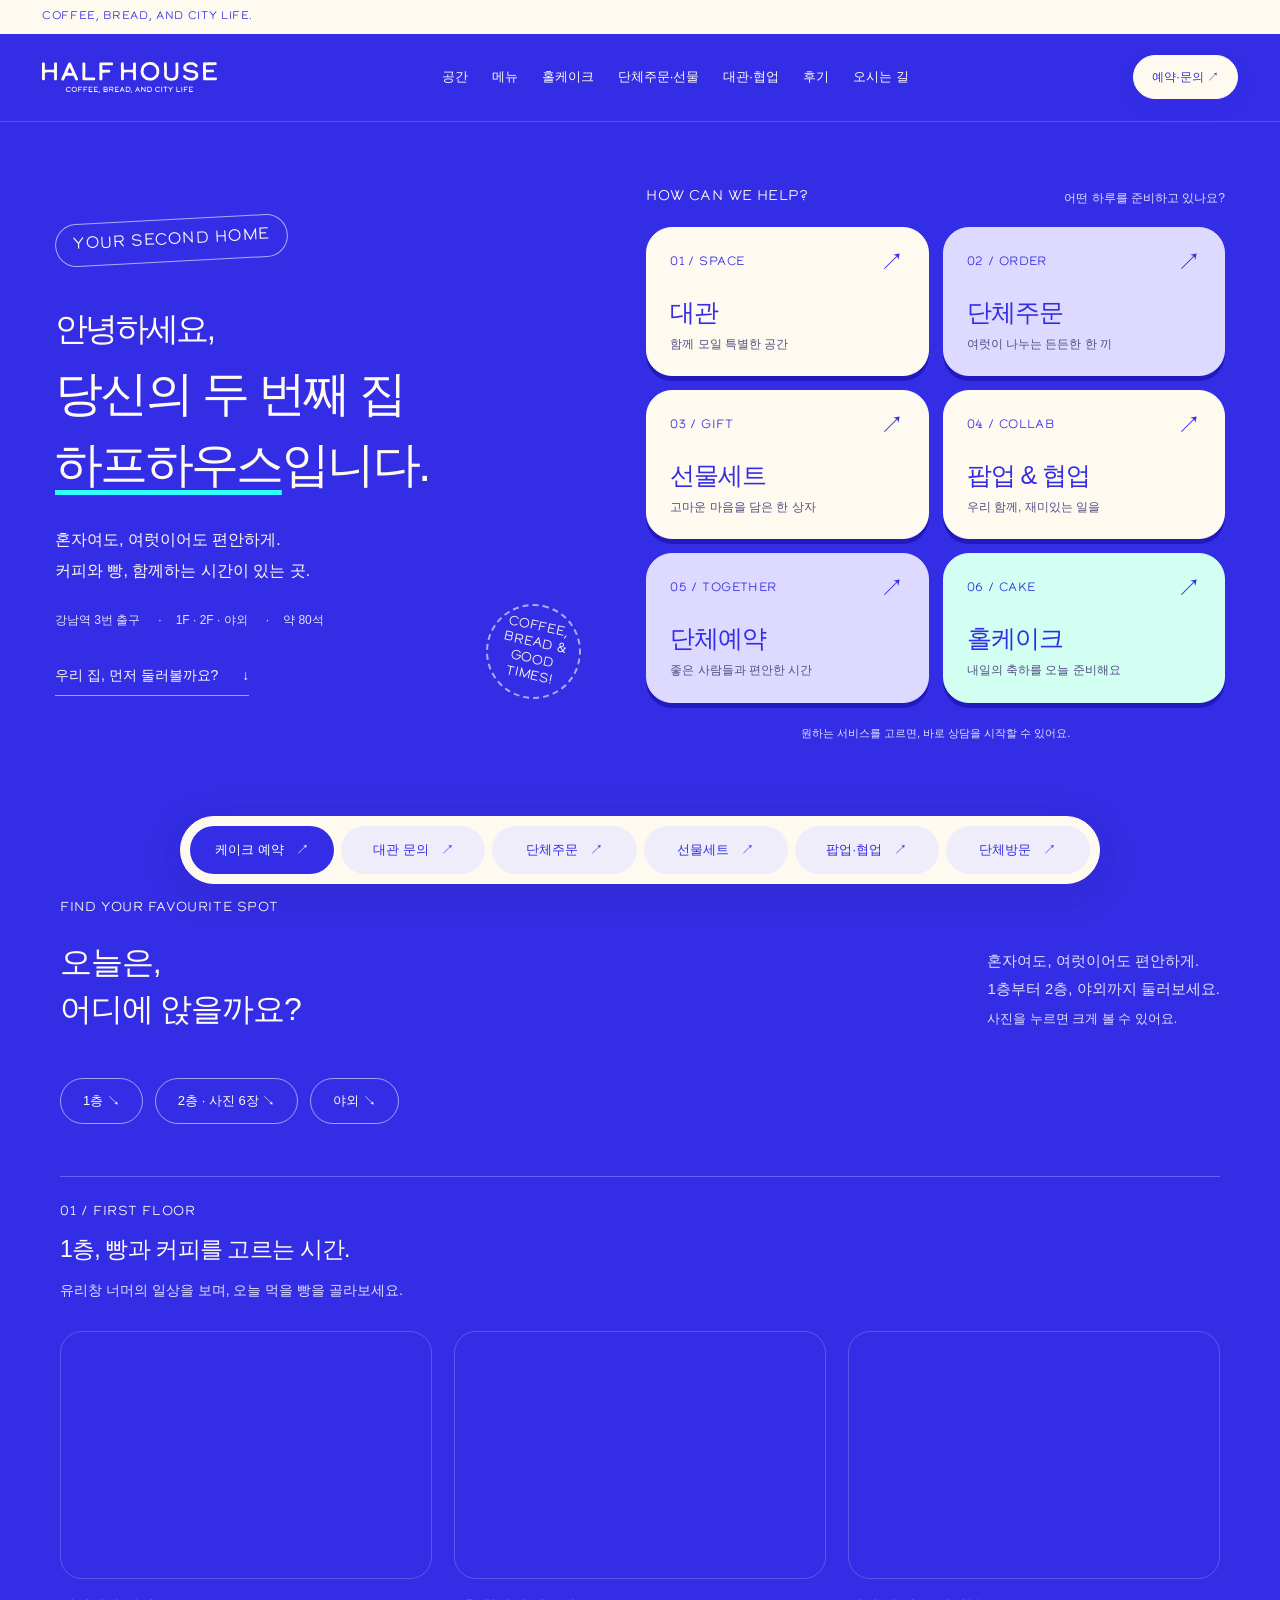
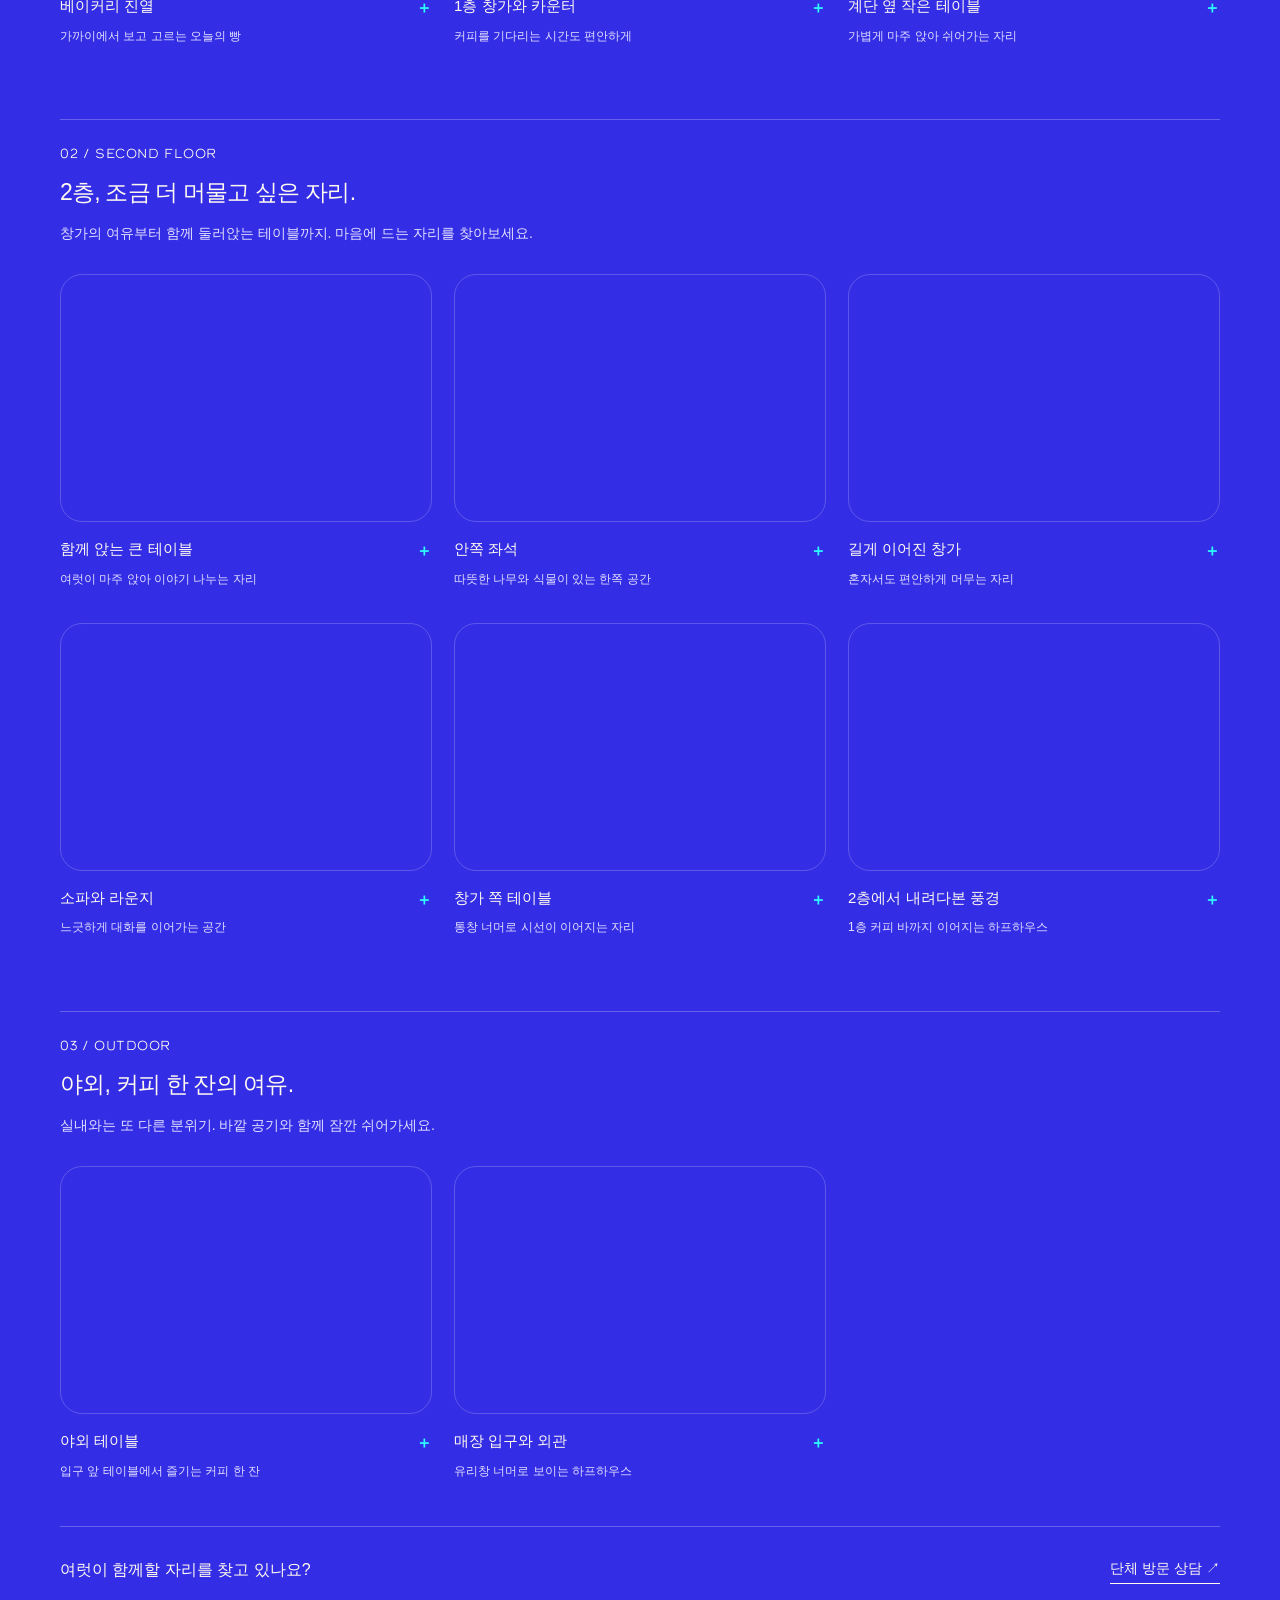
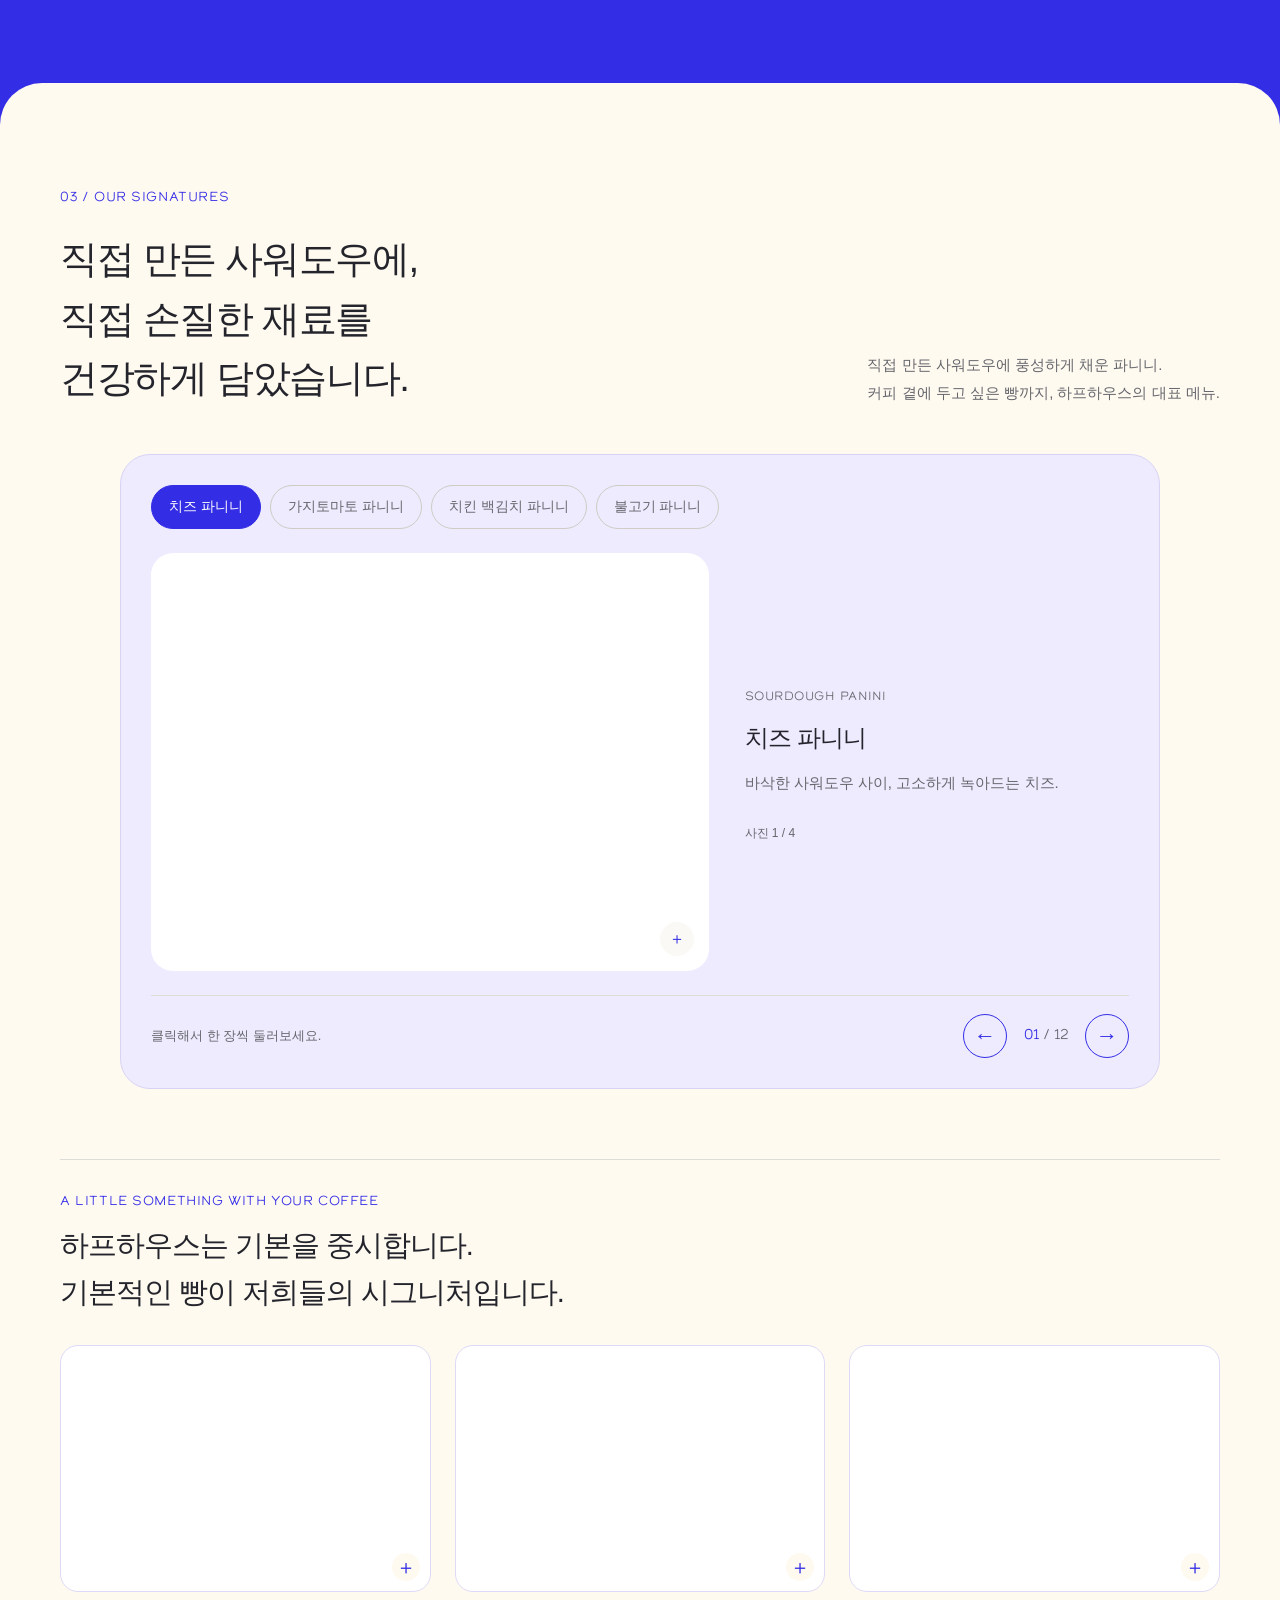
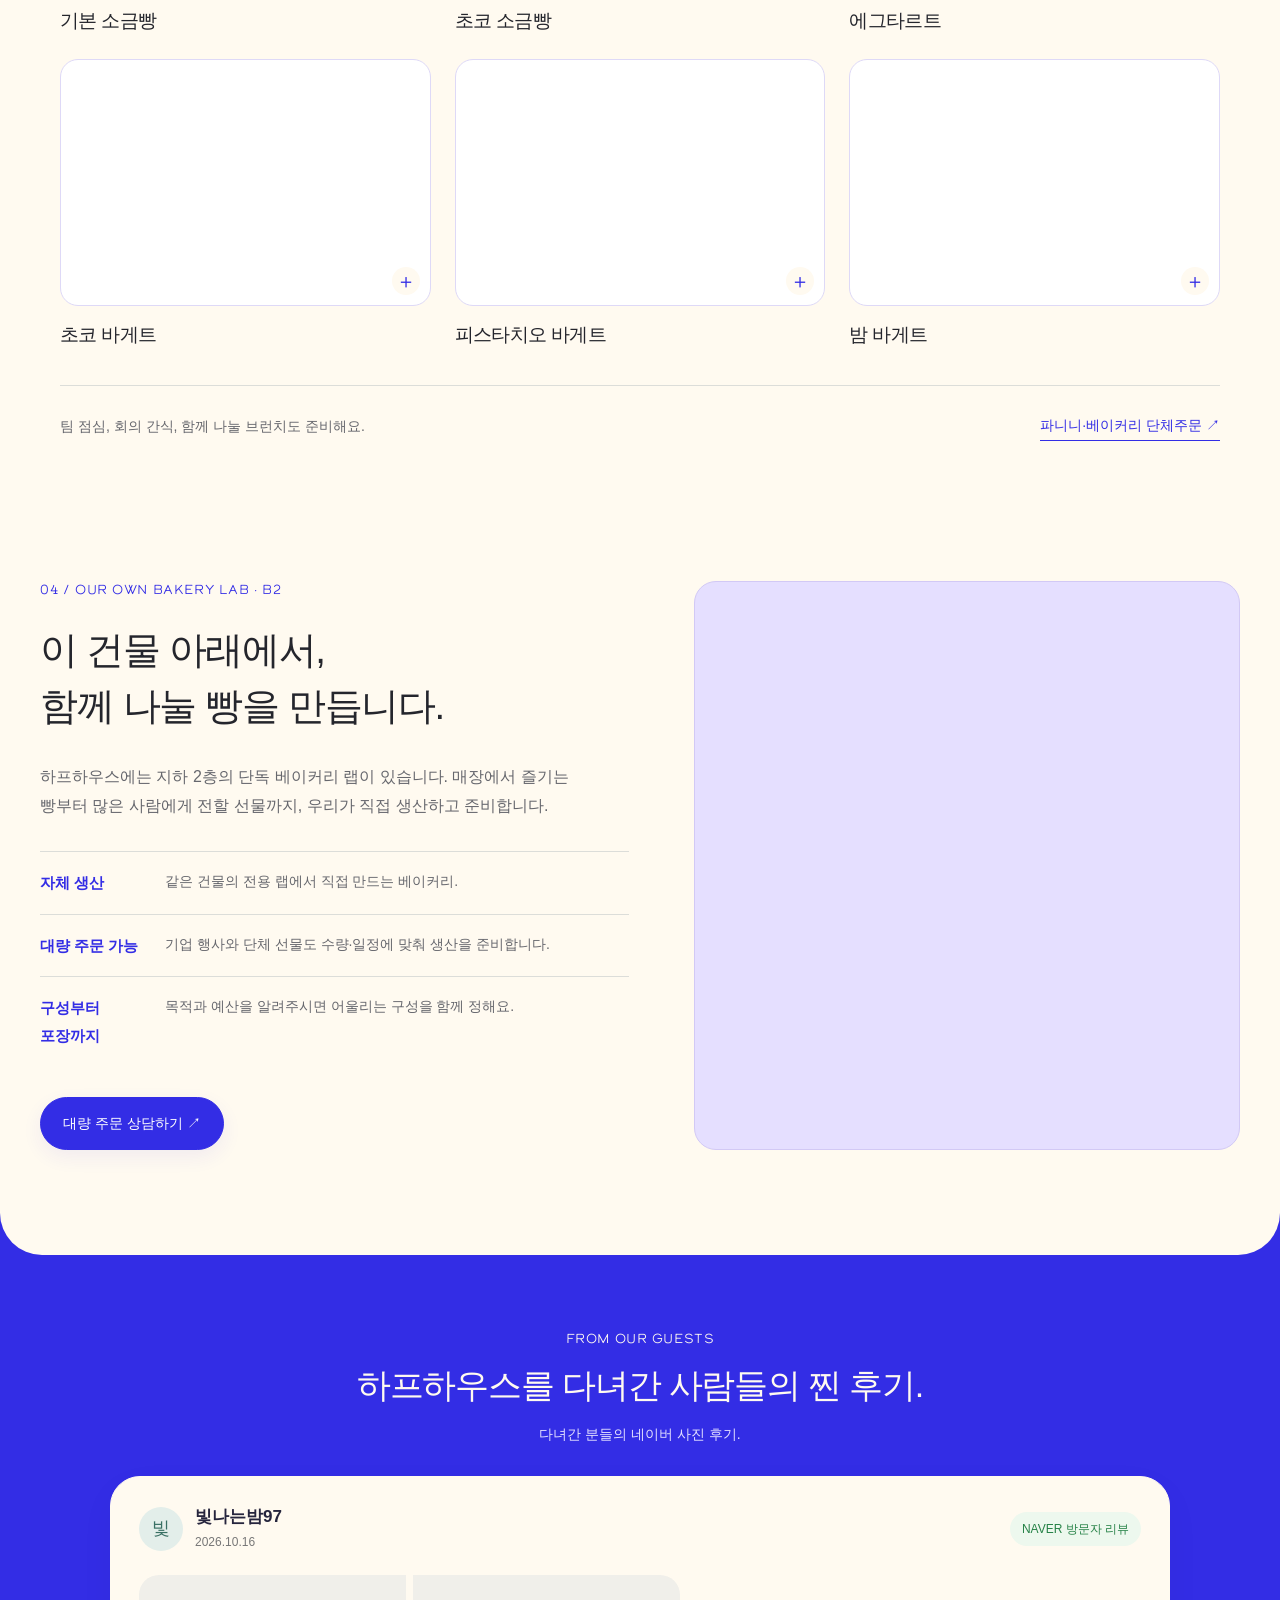
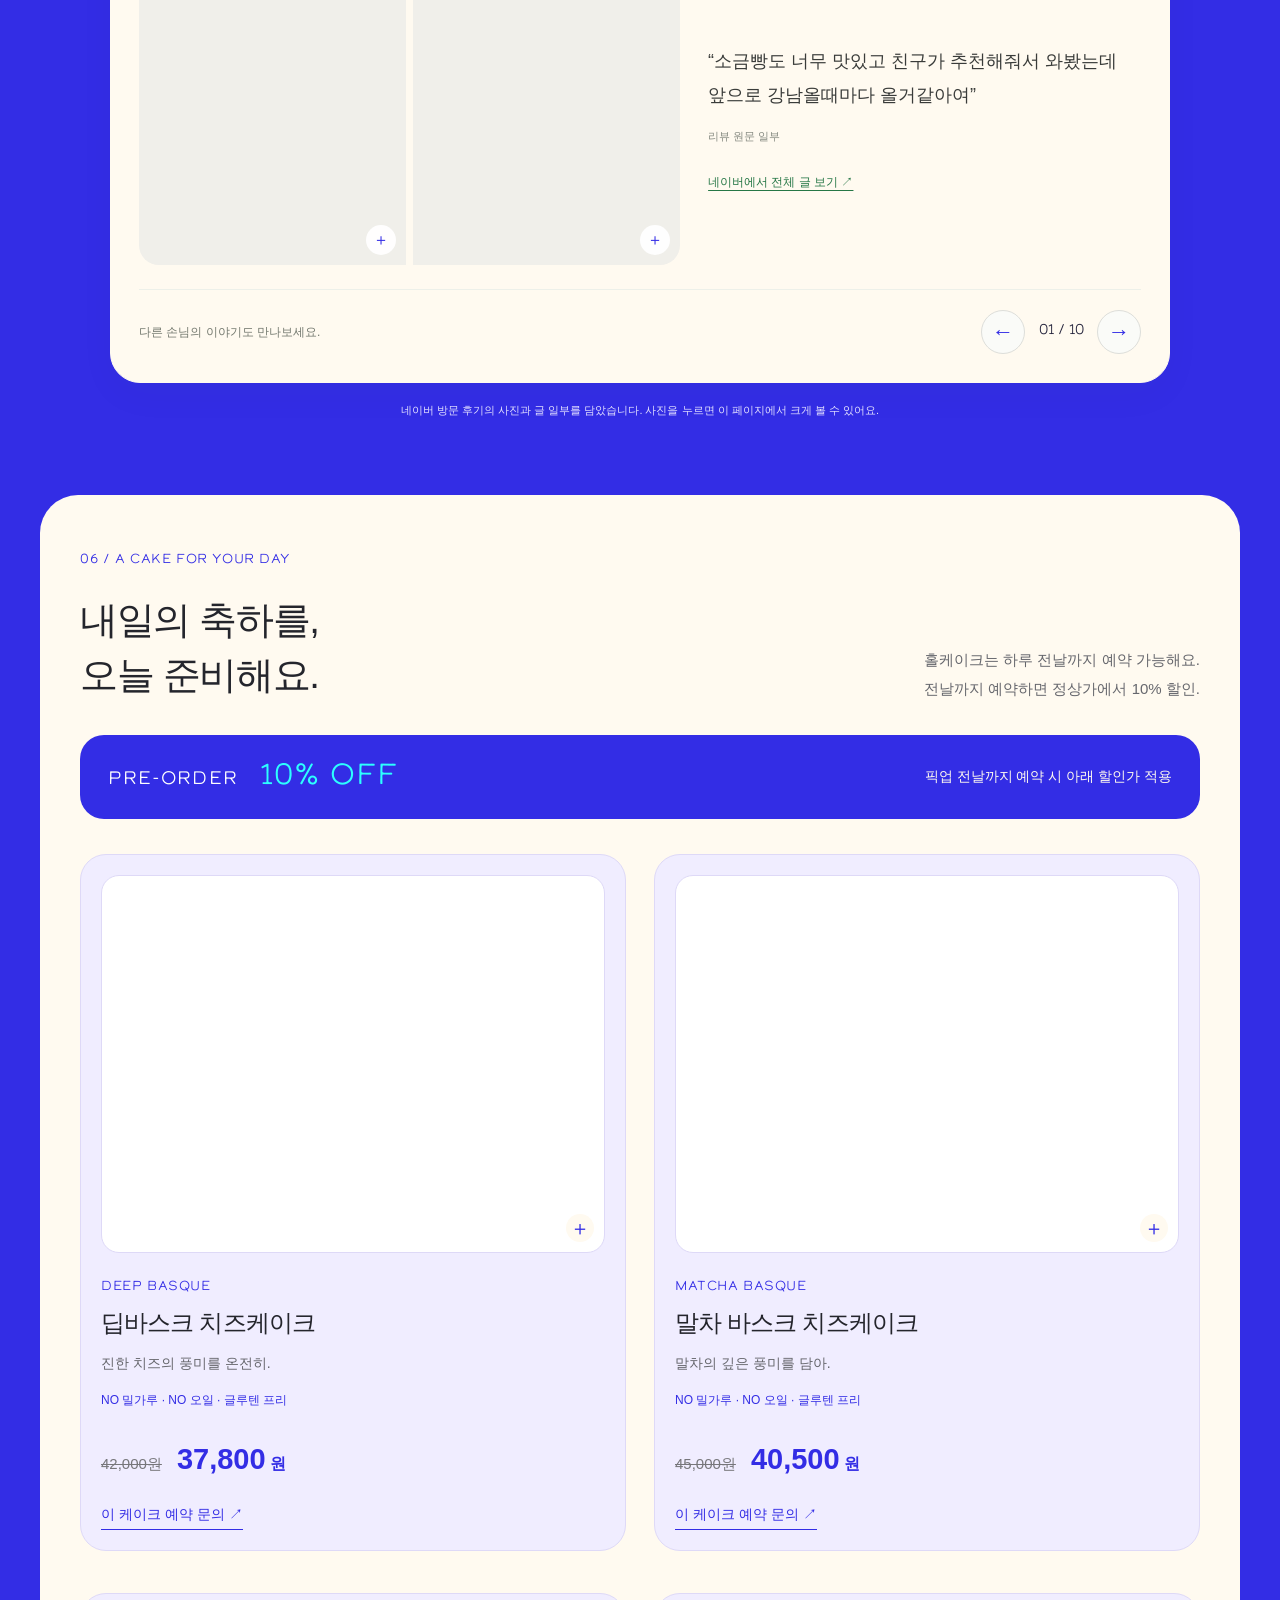
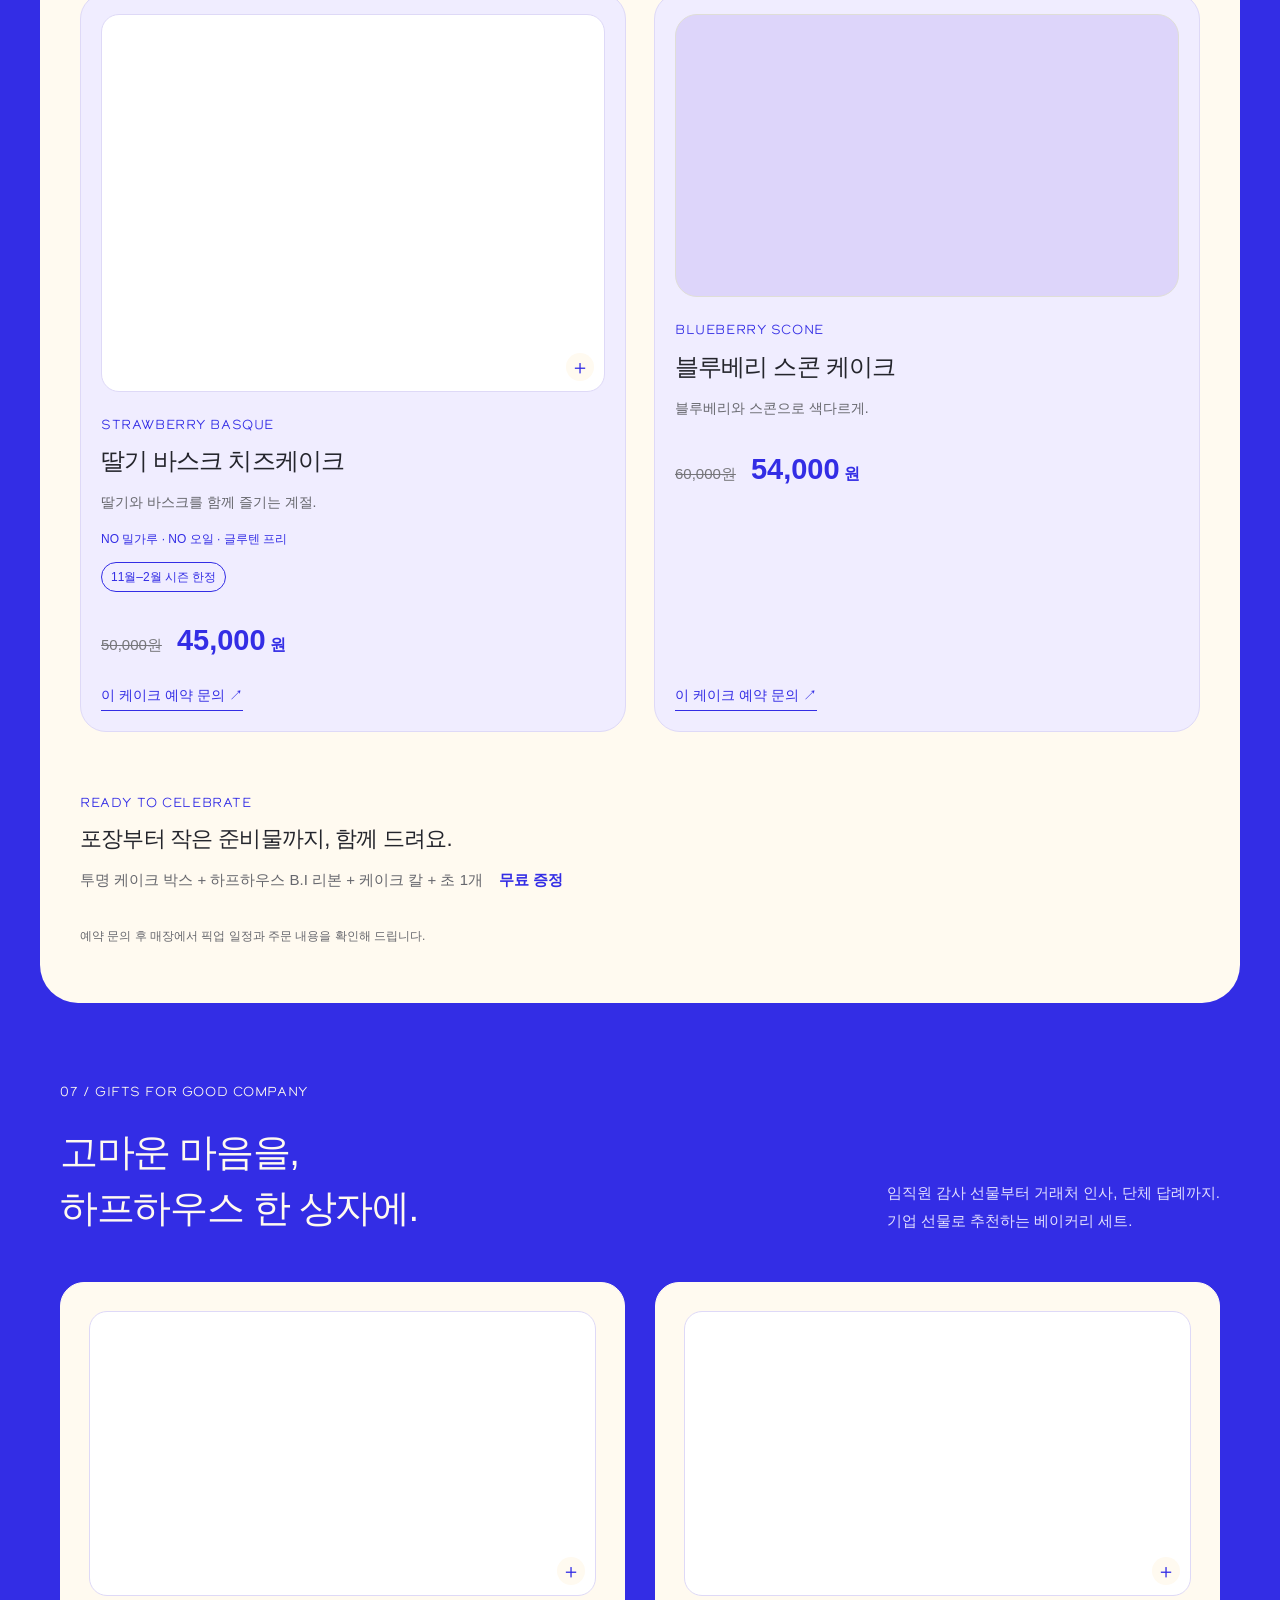
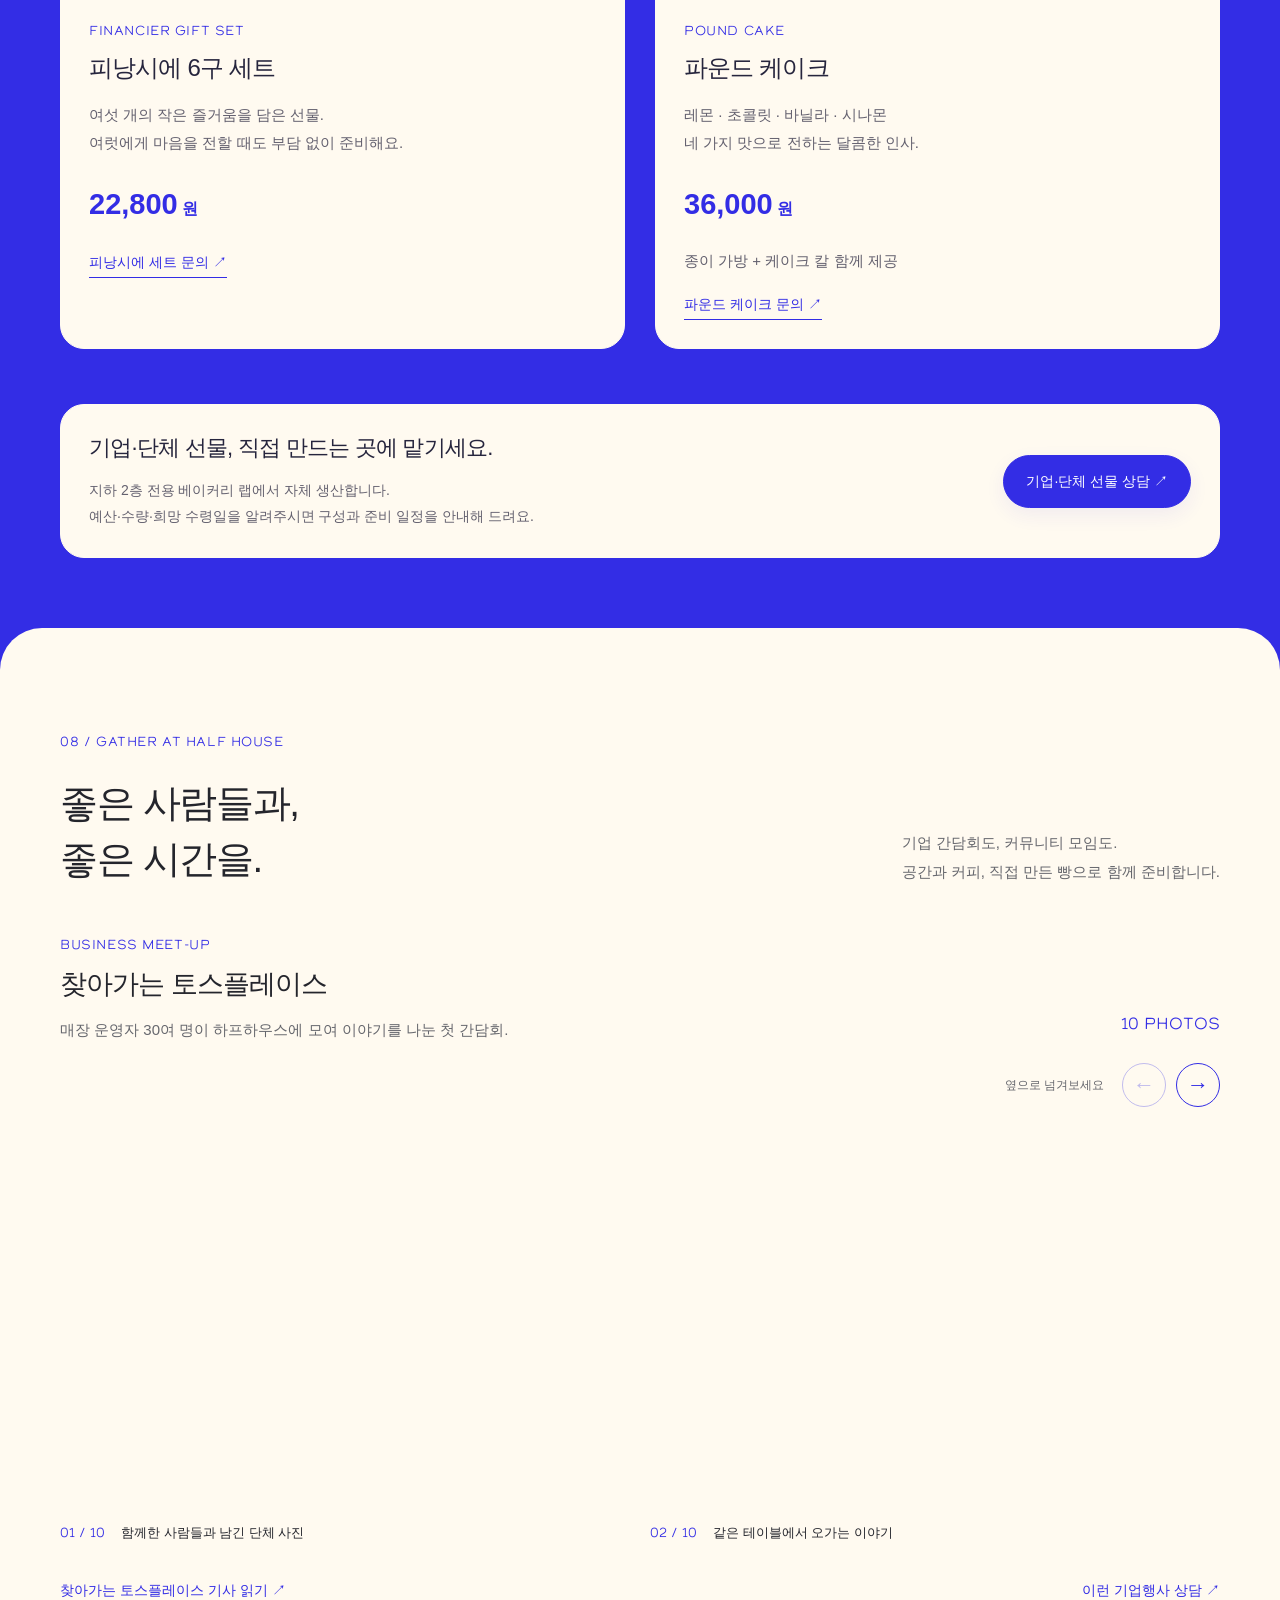
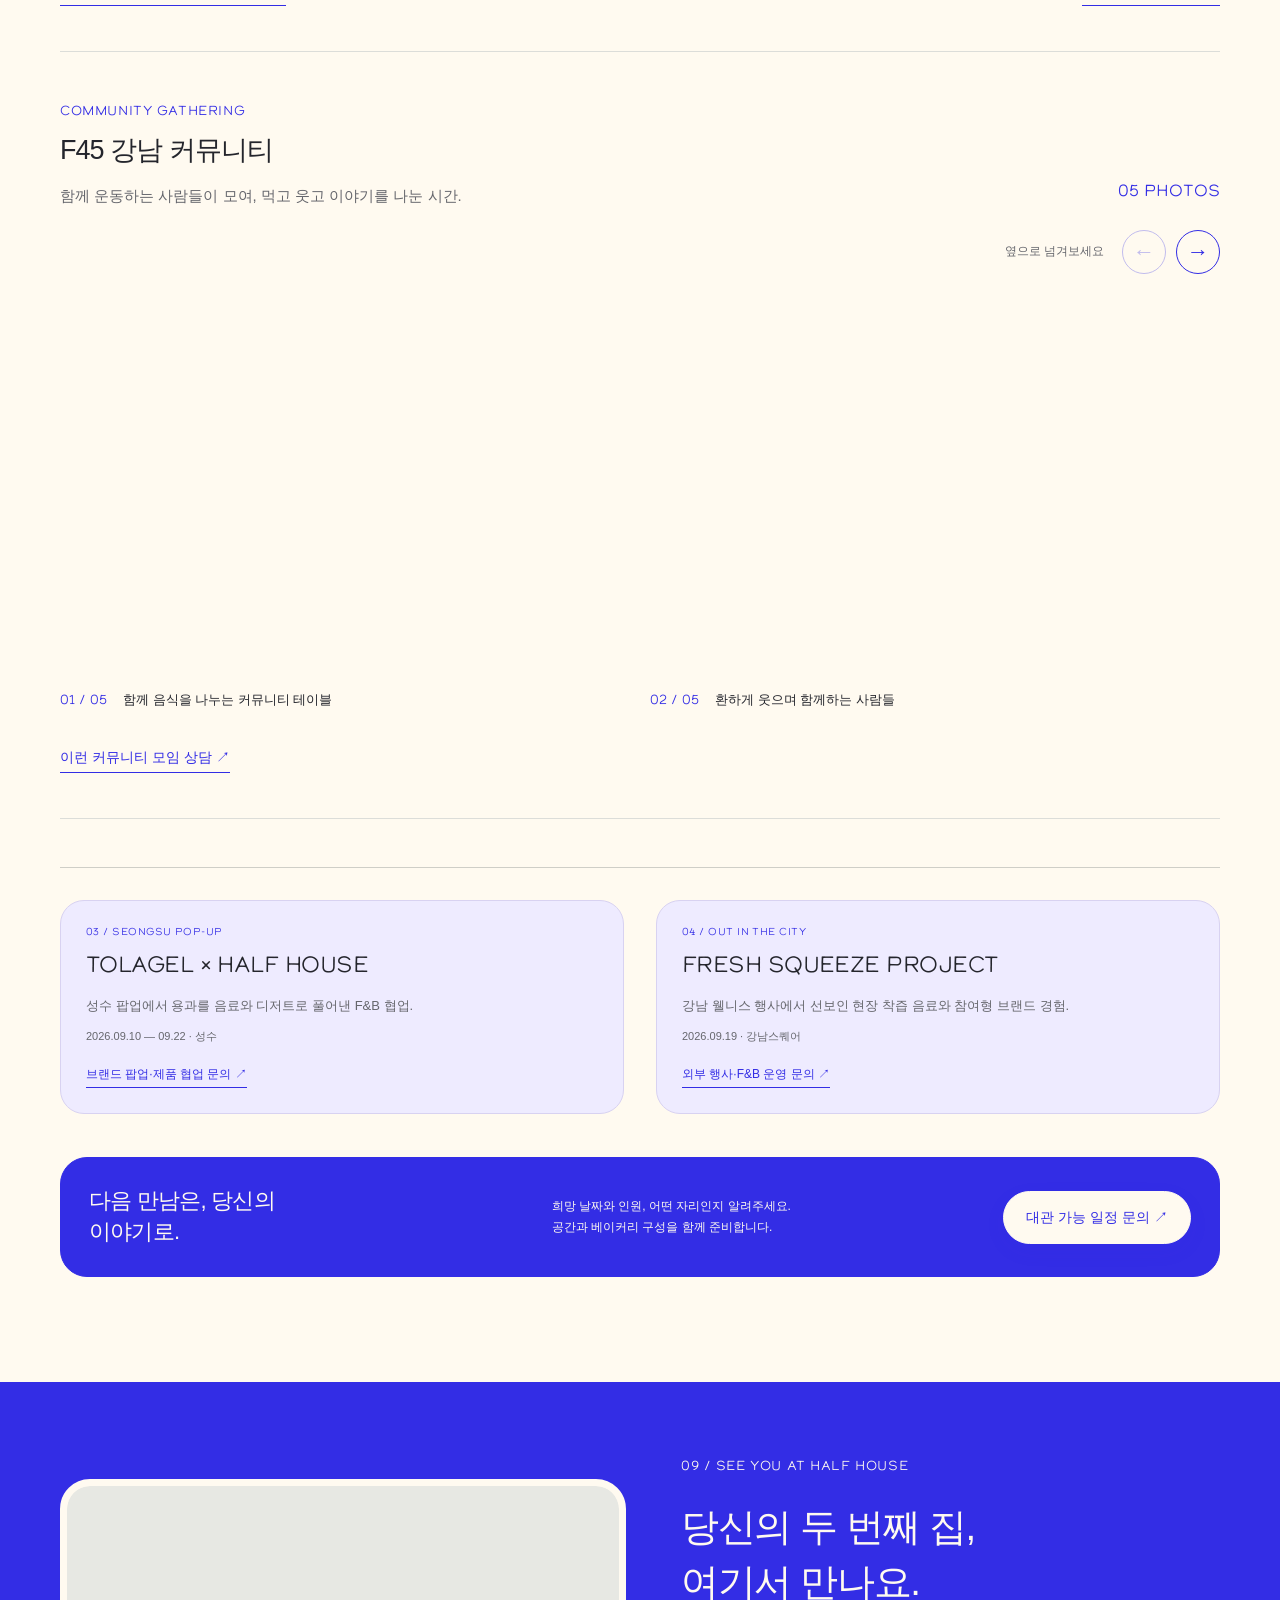
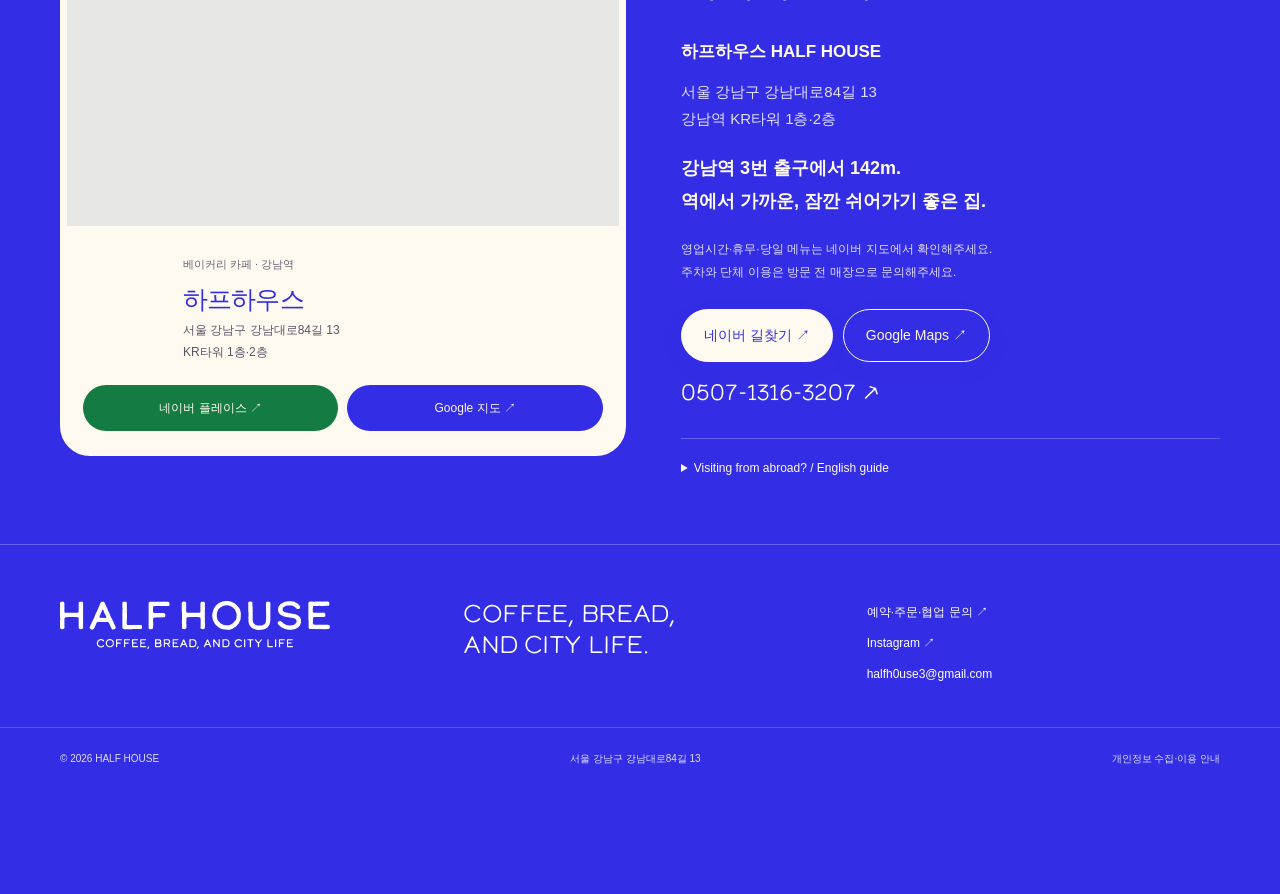
==== commit 1f5e836e: "Add confirmed Half House product photos with responsive sizing" ====
--- a/halfhouse/index.html
+++ b/halfhouse/index.html
@@ -25,6 +25,7 @@
 
 <link href="november.css?v=20261030" rel="stylesheet"/>
 <link rel="stylesheet" href="collection.css?v=20261030-type-panini"/><link rel="stylesheet" href="brand-type.css?v=20261030-type-panini"/><link rel="stylesheet" href="friendly.css?v=20261102-blue-house"/><link href="blue-house.css?v=20261102-blue-house" rel="stylesheet"/>
+<link rel="stylesheet" href="product-photos.css?v=20261103-1"/>
 </head>
 <body class="brand-renewal">
 <a class="skip" href="#main">본문으로 바로가기</a>
@@ -48,11 +49,11 @@
 
 
 <section class="section space-section wrap blue-surface" id="space"><div class="section-heading"><div><p class="eyebrow">FIND YOUR FAVOURITE SPOT</p><h2>오늘은,<br/>어디에 앉을까요?</h2></div><p>혼자여도, 여럿이어도 편안하게.<br/>1층부터 2층, 야외까지 둘러보세요.<br/><small>사진을 누르면 크게 볼 수 있어요.</small></p></div><nav class="floor-links" aria-label="공간 바로가기"><a href="#space-first">1층 ↘</a><a href="#space-second">2층 · 사진 6장 ↘</a><a href="#space-outdoor">야외 ↘</a></nav><section class="floor-block" id="space-first" aria-labelledby="floor-first-title"><div class="floor-heading"><p class="eyebrow">01 / FIRST FLOOR</p><h3 id="floor-first-title">1층, 빵과 커피를 고르는 시간.</h3><p>유리창 너머의 일상을 보며, 오늘 먹을 빵을 골라보세요.</p></div><div class="space-gallery"><button type="button" class="space-gallery-tile" data-photo="assets/photos/hero-26.webp" data-caption="베이커리 진열 — 가까이에서 보고 고르는 오늘의 빵" aria-label="베이커리 진열 사진 크게 보기"><img src="assets/photos/hero-26-640.webp" srcset="assets/photos/hero-26-640.webp 640w, assets/photos/hero-26.webp 1600w" sizes="(max-width:600px) 90vw, (max-width:900px) 45vw, 30vw" loading="lazy" decoding="async" width="1600" height="1067" alt="베이커리 진열 — 가까이에서 보고 고르는 오늘의 빵"/><span><strong>베이커리 진열</strong><span>가까이에서 보고 고르는 오늘의 빵</span><b aria-hidden="true">＋</b></span></button><button type="button" class="space-gallery-tile" data-photo="assets/photos/space-35.webp" data-caption="1층 창가와 카운터 — 커피를 기다리는 시간도 편안하게" aria-label="1층 창가와 카운터 사진 크게 보기"><img src="assets/photos/space-35-640.webp" srcset="assets/photos/space-35-640.webp 640w, assets/photos/space-35.webp 1600w" sizes="(max-width:600px) 90vw, (max-width:900px) 45vw, 30vw" loading="lazy" decoding="async" width="1600" height="1067" alt="1층 창가와 카운터 — 커피를 기다리는 시간도 편안하게"/><span><strong>1층 창가와 카운터</strong><span>커피를 기다리는 시간도 편안하게</span><b aria-hidden="true">＋</b></span></button><button type="button" class="space-gallery-tile" data-photo="assets/photos/space-21.webp" data-caption="계단 옆 작은 테이블 — 가볍게 마주 앉아 쉬어가는 자리" aria-label="계단 옆 작은 테이블 사진 크게 보기"><img src="assets/photos/space-21-640.webp" srcset="assets/photos/space-21-640.webp 640w, assets/photos/space-21.webp 1600w" sizes="(max-width:600px) 90vw, (max-width:900px) 45vw, 30vw" loading="lazy" decoding="async" width="1600" height="1067" alt="계단 옆 작은 테이블 — 가볍게 마주 앉아 쉬어가는 자리"/><span><strong>계단 옆 작은 테이블</strong><span>가볍게 마주 앉아 쉬어가는 자리</span><b aria-hidden="true">＋</b></span></button></div></section><section class="floor-block" id="space-second" aria-labelledby="floor-second-title"><div class="floor-heading"><p class="eyebrow">02 / SECOND FLOOR</p><h3 id="floor-second-title">2층, 조금 더 머물고 싶은 자리.</h3><p>창가의 여유부터 함께 둘러앉는 테이블까지. 마음에 드는 자리를 찾아보세요.</p></div><div class="space-gallery"><button type="button" class="space-gallery-tile" data-photo="assets/photos/space-12.webp" data-caption="함께 앉는 큰 테이블 — 여럿이 마주 앉아 이야기 나누는 자리" aria-label="함께 앉는 큰 테이블 사진 크게 보기"><img src="assets/photos/space-12-640.webp" srcset="assets/photos/space-12-640.webp 640w, assets/photos/space-12.webp 1600w" sizes="(max-width:600px) 90vw, (max-width:900px) 45vw, 30vw" loading="lazy" decoding="async" width="1600" height="1067" alt="함께 앉는 큰 테이블 — 여럿이 마주 앉아 이야기 나누는 자리"/><span><strong>함께 앉는 큰 테이블</strong><span>여럿이 마주 앉아 이야기 나누는 자리</span><b aria-hidden="true">＋</b></span></button><button type="button" class="space-gallery-tile" data-photo="assets/photos/hero-16.webp" data-caption="안쪽 좌석 — 따뜻한 나무와 식물이 있는 한쪽 공간" aria-label="안쪽 좌석 사진 크게 보기"><img src="assets/photos/hero-16-640.webp" srcset="assets/photos/hero-16-640.webp 640w, assets/photos/hero-16.webp 1600w" sizes="(max-width:600px) 90vw, (max-width:900px) 45vw, 30vw" loading="lazy" decoding="async" width="1600" height="1067" alt="안쪽 좌석 — 따뜻한 나무와 식물이 있는 한쪽 공간"/><span><strong>안쪽 좌석</strong><span>따뜻한 나무와 식물이 있는 한쪽 공간</span><b aria-hidden="true">＋</b></span></button><button type="button" class="space-gallery-tile" data-photo="assets/photos/hero-19.webp" data-caption="길게 이어진 창가 — 혼자서도 편안하게 머무는 자리" aria-label="길게 이어진 창가 사진 크게 보기"><img src="assets/photos/hero-19-640.webp" srcset="assets/photos/hero-19-640.webp 640w, assets/photos/hero-19.webp 1600w" sizes="(max-width:600px) 90vw, (max-width:900px) 45vw, 30vw" loading="lazy" decoding="async" width="1600" height="1067" alt="길게 이어진 창가 — 혼자서도 편안하게 머무는 자리"/><span><strong>길게 이어진 창가</strong><span>혼자서도 편안하게 머무는 자리</span><b aria-hidden="true">＋</b></span></button><button type="button" class="space-gallery-tile" data-photo="assets/photos/hero-20.webp" data-caption="소파와 라운지 — 느긋하게 대화를 이어가는 공간" aria-label="소파와 라운지 사진 크게 보기"><img src="assets/photos/hero-20-640.webp" srcset="assets/photos/hero-20-640.webp 640w, assets/photos/hero-20.webp 1600w" sizes="(max-width:600px) 90vw, (max-width:900px) 45vw, 30vw" loading="lazy" decoding="async" width="1600" height="1067" alt="소파와 라운지 — 느긋하게 대화를 이어가는 공간"/><span><strong>소파와 라운지</strong><span>느긋하게 대화를 이어가는 공간</span><b aria-hidden="true">＋</b></span></button><button type="button" class="space-gallery-tile" data-photo="assets/photos/space-13.webp" data-caption="창가 쪽 테이블 — 통창 너머로 시선이 이어지는 자리" aria-label="창가 쪽 테이블 사진 크게 보기"><img src="assets/photos/space-13-640.webp" srcset="assets/photos/space-13-640.webp 640w, assets/photos/space-13.webp 1600w" sizes="(max-width:600px) 90vw, (max-width:900px) 45vw, 30vw" loading="lazy" decoding="async" width="1600" height="1067" alt="창가 쪽 테이블 — 통창 너머로 시선이 이어지는 자리"/><span><strong>창가 쪽 테이블</strong><span>통창 너머로 시선이 이어지는 자리</span><b aria-hidden="true">＋</b></span></button><button type="button" class="space-gallery-tile" data-photo="assets/photos/hero-22.webp" data-caption="2층에서 내려다본 풍경 — 1층 커피 바까지 이어지는 하프하우스" aria-label="2층에서 내려다본 풍경 사진 크게 보기"><img src="assets/photos/hero-22-640.webp" srcset="assets/photos/hero-22-640.webp 640w, assets/photos/hero-22.webp 1600w" sizes="(max-width:600px) 90vw, (max-width:900px) 45vw, 30vw" loading="lazy" decoding="async" width="1600" height="1067" alt="2층에서 내려다본 풍경 — 1층 커피 바까지 이어지는 하프하우스"/><span><strong>2층에서 내려다본 풍경</strong><span>1층 커피 바까지 이어지는 하프하우스</span><b aria-hidden="true">＋</b></span></button></div></section><section class="floor-block" id="space-outdoor" aria-labelledby="floor-outdoor-title"><div class="floor-heading"><p class="eyebrow">03 / OUTDOOR</p><h3 id="floor-outdoor-title">야외, 커피 한 잔의 여유.</h3><p>실내와는 또 다른 분위기. 바깥 공기와 함께 잠깐 쉬어가세요.</p></div><div class="space-gallery"><button type="button" class="space-gallery-tile" data-photo="assets/photos/hero-33.webp" data-caption="야외 테이블 — 입구 앞 테이블에서 즐기는 커피 한 잔" aria-label="야외 테이블 사진 크게 보기"><img src="assets/photos/hero-33-640.webp" srcset="assets/photos/hero-33-640.webp 640w, assets/photos/hero-33.webp 1600w" sizes="(max-width:600px) 90vw, (max-width:900px) 45vw, 30vw" loading="lazy" decoding="async" width="1600" height="1067" alt="야외 테이블 — 입구 앞 테이블에서 즐기는 커피 한 잔"/><span><strong>야외 테이블</strong><span>입구 앞 테이블에서 즐기는 커피 한 잔</span><b aria-hidden="true">＋</b></span></button><button type="button" class="space-gallery-tile" data-photo="assets/photos/hero-31.webp" data-caption="매장 입구와 외관 — 유리창 너머로 보이는 하프하우스" aria-label="매장 입구와 외관 사진 크게 보기"><img src="assets/photos/hero-31-640.webp" srcset="assets/photos/hero-31-640.webp 640w, assets/photos/hero-31.webp 1600w" sizes="(max-width:600px) 90vw, (max-width:900px) 45vw, 30vw" loading="lazy" decoding="async" width="1600" height="1067" alt="매장 입구와 외관 — 유리창 너머로 보이는 하프하우스"/><span><strong>매장 입구와 외관</strong><span>유리창 너머로 보이는 하프하우스</span><b aria-hidden="true">＋</b></span></button></div></section><div class="space-inquiry"><p>여럿이 함께할 자리를 찾고 있나요?</p><a class="text-link" href="inquiry.html?service=group">단체 방문 상담 ↗</a></div></section>
-<section class="section signature-section" id="menu"><div class="wrap"><div class="section-heading"><div><p class="eyebrow">03 / OUR SIGNATURES</p><h2>직접 만든 사워도우에,<br>직접 손질한 재료를<br>건강하게 담았습니다.</h2></div><p>직접 만든 사워도우에 풍성하게 채운 파니니.<br>커피 곁에 두고 싶은 빵까지, 하프하우스의 대표 메뉴.</p></div><div class="panini-carousel" role="region" aria-label="파니니 사진 12장" aria-roledescription="캐러셀"><div class="panini-choices" aria-label="파니니 종류 선택"><button type="button" data-panini-select="0" aria-pressed="true" aria-controls="panini-slides">치즈 파니니</button><button type="button" data-panini-select="4" aria-pressed="false" aria-controls="panini-slides">가지토마토 파니니</button><button type="button" data-panini-select="7" aria-pressed="false" aria-controls="panini-slides">치킨 백김치 파니니</button><button type="button" data-panini-select="10" aria-pressed="false" aria-controls="panini-slides">불고기 파니니</button></div><div class="panini-grid" id="panini-slides"><article class="panini-card" data-panini-group="cheese" aria-label="1 / 12 · 치즈 파니니"><button type="button" class="product-photo" data-gallery="panini" data-photo="assets/collection/panini-cheese-01.webp" data-caption="치즈 파니니 · 사진 1/4" aria-label="치즈 파니니 사진 1 크게 보기"><img src="assets/collection/panini-cheese-01.webp" width="1200" height="901" loading="lazy" decoding="async" alt="치즈 파니니 실제 제품 사진 1"/><span aria-hidden="true">＋</span></button><div class="product-copy"><p class="eyebrow">SOURDOUGH PANINI</p><h3>치즈 파니니</h3><p>바삭한 사워도우 사이, 고소하게 녹아드는 치즈.</p><small>사진 1 / 4</small></div></article><article class="panini-card" data-panini-group="cheese" aria-label="2 / 12 · 치즈 파니니" hidden><button type="button" class="product-photo" data-gallery="panini" data-photo="assets/collection/panini-cheese-02.webp" data-caption="치즈 파니니 · 사진 2/4" aria-label="치즈 파니니 사진 2 크게 보기"><img src="assets/collection/panini-cheese-02.webp" width="1200" height="901" loading="lazy" decoding="async" alt="치즈 파니니 실제 제품 사진 2"/><span aria-hidden="true">＋</span></button><div class="product-copy"><p class="eyebrow">SOURDOUGH PANINI</p><h3>치즈 파니니</h3><p>바삭한 사워도우 사이, 고소하게 녹아드는 치즈.</p><small>사진 2 / 4</small></div></article><article class="panini-card" data-panini-group="cheese" aria-label="3 / 12 · 치즈 파니니" hidden><button type="button" class="product-photo" data-gallery="panini" data-photo="assets/collection/panini-cheese-03.webp" data-caption="치즈 파니니 · 사진 3/4" aria-label="치즈 파니니 사진 3 크게 보기"><img src="assets/collection/panini-cheese-03.webp" width="1200" height="901" loading="lazy" decoding="async" alt="치즈 파니니 실제 제품 사진 3"/><span aria-hidden="true">＋</span></button><div class="product-copy"><p class="eyebrow">SOURDOUGH PANINI</p><h3>치즈 파니니</h3><p>바삭한 사워도우 사이, 고소하게 녹아드는 치즈.</p><small>사진 3 / 4</small></div></article><article class="panini-card" data-panini-group="cheese" aria-label="4 / 12 · 치즈 파니니" hidden><button type="button" class="product-photo" data-gallery="panini" data-photo="assets/collection/panini-cheese-04.webp" data-caption="치즈 파니니 · 사진 4/4" aria-label="치즈 파니니 사진 4 크게 보기"><img src="assets/collection/panini-cheese-04.webp" width="1200" height="901" loading="lazy" decoding="async" alt="치즈 파니니 실제 제품 사진 4"/><span aria-hidden="true">＋</span></button><div class="product-copy"><p class="eyebrow">SOURDOUGH PANINI</p><h3>치즈 파니니</h3><p>바삭한 사워도우 사이, 고소하게 녹아드는 치즈.</p><small>사진 4 / 4</small></div></article><article class="panini-card" data-panini-group="vegetable" aria-label="5 / 12 · 가지토마토 파니니" hidden><button type="button" class="product-photo" data-gallery="panini" data-photo="assets/collection/panini-vegetable-01.webp" data-caption="가지토마토 파니니 · 사진 1/3" aria-label="가지토마토 파니니 사진 1 크게 보기"><img src="assets/collection/panini-vegetable-01.webp" width="1200" height="900" loading="lazy" decoding="async" alt="가지토마토 파니니 실제 제품 사진 1"/><span aria-hidden="true">＋</span></button><div class="product-copy"><p class="eyebrow">SOURDOUGH PANINI</p><h3>가지토마토 파니니</h3><p>구운 가지와 토마토, 채소의 풍미를 한입 가득.</p><small>사진 1 / 3</small></div></article><article class="panini-card" data-panini-group="vegetable" aria-label="6 / 12 · 가지토마토 파니니" hidden><button type="button" class="product-photo" data-gallery="panini" data-photo="assets/collection/panini-vegetable-02.webp" data-caption="가지토마토 파니니 · 사진 2/3" aria-label="가지토마토 파니니 사진 2 크게 보기"><img src="assets/collection/panini-vegetable-02.webp" width="1200" height="900" loading="lazy" decoding="async" alt="가지토마토 파니니 실제 제품 사진 2"/><span aria-hidden="true">＋</span></button><div class="product-copy"><p class="eyebrow">SOURDOUGH PANINI</p><h3>가지토마토 파니니</h3><p>구운 가지와 토마토, 채소의 풍미를 한입 가득.</p><small>사진 2 / 3</small></div></article><article class="panini-card" data-panini-group="vegetable" aria-label="7 / 12 · 가지토마토 파니니" hidden><button type="button" class="product-photo" data-gallery="panini" data-photo="assets/collection/panini-vegetable-03.webp" data-caption="가지토마토 파니니 · 사진 3/3" aria-label="가지토마토 파니니 사진 3 크게 보기"><img src="assets/collection/panini-vegetable-03.webp" width="1200" height="900" loading="lazy" decoding="async" alt="가지토마토 파니니 실제 제품 사진 3"/><span aria-hidden="true">＋</span></button><div class="product-copy"><p class="eyebrow">SOURDOUGH PANINI</p><h3>가지토마토 파니니</h3><p>구운 가지와 토마토, 채소의 풍미를 한입 가득.</p><small>사진 3 / 3</small></div></article><article class="panini-card" data-panini-group="chicken" aria-label="8 / 12 · 치킨 백김치 파니니" hidden><button type="button" class="product-photo" data-gallery="panini" data-photo="assets/collection/panini-chicken-01.webp" data-caption="치킨 백김치 파니니 · 사진 1/3" aria-label="치킨 백김치 파니니 사진 1 크게 보기"><img src="assets/collection/panini-chicken-01.webp" width="1200" height="901" loading="lazy" decoding="async" alt="치킨 백김치 파니니 실제 제품 사진 1"/><span aria-hidden="true">＋</span></button><div class="product-copy"><p class="eyebrow">SOURDOUGH PANINI</p><h3>치킨 백김치 파니니</h3><p>담백한 치킨에 아삭한 백김치를 더한 조합.</p><small>사진 1 / 3</small></div></article><article class="panini-card" data-panini-group="chicken" aria-label="9 / 12 · 치킨 백김치 파니니" hidden><button type="button" class="product-photo" data-gallery="panini" data-photo="assets/collection/panini-chicken-02.webp" data-caption="치킨 백김치 파니니 · 사진 2/3" aria-label="치킨 백김치 파니니 사진 2 크게 보기"><img src="assets/collection/panini-chicken-02.webp" width="1200" height="902" loading="lazy" decoding="async" alt="치킨 백김치 파니니 실제 제품 사진 2"/><span aria-hidden="true">＋</span></button><div class="product-copy"><p class="eyebrow">SOURDOUGH PANINI</p><h3>치킨 백김치 파니니</h3><p>담백한 치킨에 아삭한 백김치를 더한 조합.</p><small>사진 2 / 3</small></div></article><article class="panini-card" data-panini-group="chicken" aria-label="10 / 12 · 치킨 백김치 파니니" hidden><button type="button" class="product-photo" data-gallery="panini" data-photo="assets/collection/panini-chicken-03.webp" data-caption="치킨 백김치 파니니 · 사진 3/3" aria-label="치킨 백김치 파니니 사진 3 크게 보기"><img src="assets/collection/panini-chicken-03.webp" width="1200" height="902" loading="lazy" decoding="async" alt="치킨 백김치 파니니 실제 제품 사진 3"/><span aria-hidden="true">＋</span></button><div class="product-copy"><p class="eyebrow">SOURDOUGH PANINI</p><h3>치킨 백김치 파니니</h3><p>담백한 치킨에 아삭한 백김치를 더한 조합.</p><small>사진 3 / 3</small></div></article><article class="panini-card" data-panini-group="bulgogi" aria-label="11 / 12 · 불고기 파니니" hidden><button type="button" class="product-photo" data-gallery="panini" data-photo="assets/collection/panini-bulgogi-01.webp" data-caption="불고기 파니니 · 사진 1/2" aria-label="불고기 파니니 사진 1 크게 보기"><img src="assets/collection/panini-bulgogi-01.webp" width="1200" height="901" loading="lazy" decoding="async" alt="불고기 파니니 실제 제품 사진 1"/><span aria-hidden="true">＋</span></button><div class="product-copy"><p class="eyebrow">SOURDOUGH PANINI</p><h3>불고기 파니니</h3><p>짭조름한 불고기와 치즈로 채운 든든한 한 끼.</p><small>사진 1 / 2</small></div></article><article class="panini-card" data-panini-group="bulgogi" aria-label="12 / 12 · 불고기 파니니" hidden><button type="button" class="product-photo" data-gallery="panini" data-photo="assets/collection/panini-bulgogi-02.webp" data-caption="불고기 파니니 · 사진 2/2" aria-label="불고기 파니니 사진 2 크게 보기"><img src="assets/collection/panini-bulgogi-02.webp" width="1200" height="901" loading="lazy" decoding="async" alt="불고기 파니니 실제 제품 사진 2"/><span aria-hidden="true">＋</span></button><div class="product-copy"><p class="eyebrow">SOURDOUGH PANINI</p><h3>불고기 파니니</h3><p>짭조름한 불고기와 치즈로 채운 든든한 한 끼.</p><small>사진 2 / 2</small></div></article></div><div class="panini-controls"><span>클릭해서 한 장씩 둘러보세요.</span><button type="button" id="panini-prev" aria-label="이전 파니니 사진" aria-controls="panini-slides">←</button><p id="panini-status" role="status" aria-live="polite" aria-atomic="true"><span>01</span> / 12</p><button type="button" id="panini-next" aria-label="다음 파니니 사진" aria-controls="panini-slides">→</button></div></div><div class="menu-subheading"><p class="eyebrow">A LITTLE SOMETHING WITH YOUR COFFEE</p><h3>하프하우스는 기본을 중시합니다.<br/>기본적인 빵이 저희들의 시그니처입니다.</h3></div><div class="bread-grid"><article class="bread-card"><div class="awaiting-photo" aria-hidden="true"></div><h3>기본 소금빵</h3></article><article class="bread-card"><div class="awaiting-photo" aria-hidden="true"></div><h3>초코 소금빵</h3></article><article class="bread-card"><div class="awaiting-photo" aria-hidden="true"></div><h3>에그타르트</h3></article><article class="bread-card"><div class="awaiting-photo" aria-hidden="true"></div><h3>초코 바게트</h3></article><article class="bread-card"><div class="awaiting-photo" aria-hidden="true"></div><h3>피스타치오 바게트</h3></article><article class="bread-card"><div class="awaiting-photo" aria-hidden="true"></div><h3>밤 바게트</h3></article></div><div class="section-tail"><p>팀 점심, 회의 간식, 함께 나눌 브런치도 준비해요.</p><a class="text-link" href="inquiry.html?service=bulk&amp;product=panini" data-track="menu_bulk">파니니·베이커리 단체주문 ↗</a></div></div></section>
+<section class="section signature-section" id="menu"><div class="wrap"><div class="section-heading"><div><p class="eyebrow">03 / OUR SIGNATURES</p><h2>직접 만든 사워도우에,<br>직접 손질한 재료를<br>건강하게 담았습니다.</h2></div><p>직접 만든 사워도우에 풍성하게 채운 파니니.<br>커피 곁에 두고 싶은 빵까지, 하프하우스의 대표 메뉴.</p></div><div class="panini-carousel" role="region" aria-label="파니니 사진 12장" aria-roledescription="캐러셀"><div class="panini-choices" aria-label="파니니 종류 선택"><button type="button" data-panini-select="0" aria-pressed="true" aria-controls="panini-slides">치즈 파니니</button><button type="button" data-panini-select="4" aria-pressed="false" aria-controls="panini-slides">가지토마토 파니니</button><button type="button" data-panini-select="7" aria-pressed="false" aria-controls="panini-slides">치킨 백김치 파니니</button><button type="button" data-panini-select="10" aria-pressed="false" aria-controls="panini-slides">불고기 파니니</button></div><div class="panini-grid" id="panini-slides"><article class="panini-card" data-panini-group="cheese" aria-label="1 / 12 · 치즈 파니니"><button type="button" class="product-photo" data-gallery="panini" data-photo="assets/collection/panini-cheese-01.webp" data-caption="치즈 파니니 · 사진 1/4" aria-label="치즈 파니니 사진 1 크게 보기"><img src="assets/collection/panini-cheese-01.webp" width="1200" height="901" loading="lazy" decoding="async" alt="치즈 파니니 실제 제품 사진 1"/><span aria-hidden="true">＋</span></button><div class="product-copy"><p class="eyebrow">SOURDOUGH PANINI</p><h3>치즈 파니니</h3><p>바삭한 사워도우 사이, 고소하게 녹아드는 치즈.</p><small>사진 1 / 4</small></div></article><article class="panini-card" data-panini-group="cheese" aria-label="2 / 12 · 치즈 파니니" hidden><button type="button" class="product-photo" data-gallery="panini" data-photo="assets/collection/panini-cheese-02.webp" data-caption="치즈 파니니 · 사진 2/4" aria-label="치즈 파니니 사진 2 크게 보기"><img src="assets/collection/panini-cheese-02.webp" width="1200" height="901" loading="lazy" decoding="async" alt="치즈 파니니 실제 제품 사진 2"/><span aria-hidden="true">＋</span></button><div class="product-copy"><p class="eyebrow">SOURDOUGH PANINI</p><h3>치즈 파니니</h3><p>바삭한 사워도우 사이, 고소하게 녹아드는 치즈.</p><small>사진 2 / 4</small></div></article><article class="panini-card" data-panini-group="cheese" aria-label="3 / 12 · 치즈 파니니" hidden><button type="button" class="product-photo" data-gallery="panini" data-photo="assets/collection/panini-cheese-03.webp" data-caption="치즈 파니니 · 사진 3/4" aria-label="치즈 파니니 사진 3 크게 보기"><img src="assets/collection/panini-cheese-03.webp" width="1200" height="901" loading="lazy" decoding="async" alt="치즈 파니니 실제 제품 사진 3"/><span aria-hidden="true">＋</span></button><div class="product-copy"><p class="eyebrow">SOURDOUGH PANINI</p><h3>치즈 파니니</h3><p>바삭한 사워도우 사이, 고소하게 녹아드는 치즈.</p><small>사진 3 / 4</small></div></article><article class="panini-card" data-panini-group="cheese" aria-label="4 / 12 · 치즈 파니니" hidden><button type="button" class="product-photo" data-gallery="panini" data-photo="assets/collection/panini-cheese-04.webp" data-caption="치즈 파니니 · 사진 4/4" aria-label="치즈 파니니 사진 4 크게 보기"><img src="assets/collection/panini-cheese-04.webp" width="1200" height="901" loading="lazy" decoding="async" alt="치즈 파니니 실제 제품 사진 4"/><span aria-hidden="true">＋</span></button><div class="product-copy"><p class="eyebrow">SOURDOUGH PANINI</p><h3>치즈 파니니</h3><p>바삭한 사워도우 사이, 고소하게 녹아드는 치즈.</p><small>사진 4 / 4</small></div></article><article class="panini-card" data-panini-group="vegetable" aria-label="5 / 12 · 가지토마토 파니니" hidden><button type="button" class="product-photo" data-gallery="panini" data-photo="assets/collection/panini-vegetable-01.webp" data-caption="가지토마토 파니니 · 사진 1/3" aria-label="가지토마토 파니니 사진 1 크게 보기"><img src="assets/collection/panini-vegetable-01.webp" width="1200" height="900" loading="lazy" decoding="async" alt="가지토마토 파니니 실제 제품 사진 1"/><span aria-hidden="true">＋</span></button><div class="product-copy"><p class="eyebrow">SOURDOUGH PANINI</p><h3>가지토마토 파니니</h3><p>구운 가지와 토마토, 채소의 풍미를 한입 가득.</p><small>사진 1 / 3</small></div></article><article class="panini-card" data-panini-group="vegetable" aria-label="6 / 12 · 가지토마토 파니니" hidden><button type="button" class="product-photo" data-gallery="panini" data-photo="assets/collection/panini-vegetable-02.webp" data-caption="가지토마토 파니니 · 사진 2/3" aria-label="가지토마토 파니니 사진 2 크게 보기"><img src="assets/collection/panini-vegetable-02.webp" width="1200" height="900" loading="lazy" decoding="async" alt="가지토마토 파니니 실제 제품 사진 2"/><span aria-hidden="true">＋</span></button><div class="product-copy"><p class="eyebrow">SOURDOUGH PANINI</p><h3>가지토마토 파니니</h3><p>구운 가지와 토마토, 채소의 풍미를 한입 가득.</p><small>사진 2 / 3</small></div></article><article class="panini-card" data-panini-group="vegetable" aria-label="7 / 12 · 가지토마토 파니니" hidden><button type="button" class="product-photo" data-gallery="panini" data-photo="assets/collection/panini-vegetable-03.webp" data-caption="가지토마토 파니니 · 사진 3/3" aria-label="가지토마토 파니니 사진 3 크게 보기"><img src="assets/collection/panini-vegetable-03.webp" width="1200" height="900" loading="lazy" decoding="async" alt="가지토마토 파니니 실제 제품 사진 3"/><span aria-hidden="true">＋</span></button><div class="product-copy"><p class="eyebrow">SOURDOUGH PANINI</p><h3>가지토마토 파니니</h3><p>구운 가지와 토마토, 채소의 풍미를 한입 가득.</p><small>사진 3 / 3</small></div></article><article class="panini-card" data-panini-group="chicken" aria-label="8 / 12 · 치킨 백김치 파니니" hidden><button type="button" class="product-photo" data-gallery="panini" data-photo="assets/collection/panini-chicken-01.webp" data-caption="치킨 백김치 파니니 · 사진 1/3" aria-label="치킨 백김치 파니니 사진 1 크게 보기"><img src="assets/collection/panini-chicken-01.webp" width="1200" height="901" loading="lazy" decoding="async" alt="치킨 백김치 파니니 실제 제품 사진 1"/><span aria-hidden="true">＋</span></button><div class="product-copy"><p class="eyebrow">SOURDOUGH PANINI</p><h3>치킨 백김치 파니니</h3><p>담백한 치킨에 아삭한 백김치를 더한 조합.</p><small>사진 1 / 3</small></div></article><article class="panini-card" data-panini-group="chicken" aria-label="9 / 12 · 치킨 백김치 파니니" hidden><button type="button" class="product-photo" data-gallery="panini" data-photo="assets/collection/panini-chicken-02.webp" data-caption="치킨 백김치 파니니 · 사진 2/3" aria-label="치킨 백김치 파니니 사진 2 크게 보기"><img src="assets/collection/panini-chicken-02.webp" width="1200" height="902" loading="lazy" decoding="async" alt="치킨 백김치 파니니 실제 제품 사진 2"/><span aria-hidden="true">＋</span></button><div class="product-copy"><p class="eyebrow">SOURDOUGH PANINI</p><h3>치킨 백김치 파니니</h3><p>담백한 치킨에 아삭한 백김치를 더한 조합.</p><small>사진 2 / 3</small></div></article><article class="panini-card" data-panini-group="chicken" aria-label="10 / 12 · 치킨 백김치 파니니" hidden><button type="button" class="product-photo" data-gallery="panini" data-photo="assets/collection/panini-chicken-03.webp" data-caption="치킨 백김치 파니니 · 사진 3/3" aria-label="치킨 백김치 파니니 사진 3 크게 보기"><img src="assets/collection/panini-chicken-03.webp" width="1200" height="902" loading="lazy" decoding="async" alt="치킨 백김치 파니니 실제 제품 사진 3"/><span aria-hidden="true">＋</span></button><div class="product-copy"><p class="eyebrow">SOURDOUGH PANINI</p><h3>치킨 백김치 파니니</h3><p>담백한 치킨에 아삭한 백김치를 더한 조합.</p><small>사진 3 / 3</small></div></article><article class="panini-card" data-panini-group="bulgogi" aria-label="11 / 12 · 불고기 파니니" hidden><button type="button" class="product-photo" data-gallery="panini" data-photo="assets/collection/panini-bulgogi-01.webp" data-caption="불고기 파니니 · 사진 1/2" aria-label="불고기 파니니 사진 1 크게 보기"><img src="assets/collection/panini-bulgogi-01.webp" width="1200" height="901" loading="lazy" decoding="async" alt="불고기 파니니 실제 제품 사진 1"/><span aria-hidden="true">＋</span></button><div class="product-copy"><p class="eyebrow">SOURDOUGH PANINI</p><h3>불고기 파니니</h3><p>짭조름한 불고기와 치즈로 채운 든든한 한 끼.</p><small>사진 1 / 2</small></div></article><article class="panini-card" data-panini-group="bulgogi" aria-label="12 / 12 · 불고기 파니니" hidden><button type="button" class="product-photo" data-gallery="panini" data-photo="assets/collection/panini-bulgogi-02.webp" data-caption="불고기 파니니 · 사진 2/2" aria-label="불고기 파니니 사진 2 크게 보기"><img src="assets/collection/panini-bulgogi-02.webp" width="1200" height="901" loading="lazy" decoding="async" alt="불고기 파니니 실제 제품 사진 2"/><span aria-hidden="true">＋</span></button><div class="product-copy"><p class="eyebrow">SOURDOUGH PANINI</p><h3>불고기 파니니</h3><p>짭조름한 불고기와 치즈로 채운 든든한 한 끼.</p><small>사진 2 / 2</small></div></article></div><div class="panini-controls"><span>클릭해서 한 장씩 둘러보세요.</span><button type="button" id="panini-prev" aria-label="이전 파니니 사진" aria-controls="panini-slides">←</button><p id="panini-status" role="status" aria-live="polite" aria-atomic="true"><span>01</span> / 12</p><button type="button" id="panini-next" aria-label="다음 파니니 사진" aria-controls="panini-slides">→</button></div></div><div class="menu-subheading"><p class="eyebrow">A LITTLE SOMETHING WITH YOUR COFFEE</p><h3>하프하우스는 기본을 중시합니다.<br/>기본적인 빵이 저희들의 시그니처입니다.</h3></div><div class="bread-grid"><article class="bread-card"><button class="catalog-photo " type="button" data-gallery="bread" data-photo="assets/products-20261103/salt-bread.webp" data-caption="기본 소금빵" aria-label="기본 소금빵 사진 크게 보기"><img src="assets/products-20261103/salt-bread-640.webp" srcset="assets/products-20261103/salt-bread-640.webp 640w, assets/products-20261103/salt-bread.webp 1200w" sizes="(max-width:720px) 42vw, (max-width:1100px) 30vw, 380px" width="1200" height="800" loading="lazy" decoding="async" alt="하프하우스 기본 소금빵"/><span aria-hidden="true">＋</span></button><h3>기본 소금빵</h3></article><article class="bread-card"><button class="catalog-photo " type="button" data-gallery="bread" data-photo="assets/products-20261103/chocolate-salt-bread.webp" data-caption="초코 소금빵" aria-label="초코 소금빵 사진 크게 보기"><img src="assets/products-20261103/chocolate-salt-bread-640.webp" srcset="assets/products-20261103/chocolate-salt-bread-640.webp 640w, assets/products-20261103/chocolate-salt-bread.webp 1200w" sizes="(max-width:720px) 42vw, (max-width:1100px) 30vw, 380px" width="1200" height="800" loading="lazy" decoding="async" alt="하프하우스 초코 소금빵"/><span aria-hidden="true">＋</span></button><h3>초코 소금빵</h3></article><article class="bread-card"><button class="catalog-photo " type="button" data-gallery="bread" data-photo="assets/products-20261103/egg-tart.webp" data-caption="에그타르트" aria-label="에그타르트 사진 크게 보기"><img src="assets/products-20261103/egg-tart-640.webp" srcset="assets/products-20261103/egg-tart-640.webp 640w, assets/products-20261103/egg-tart.webp 1200w" sizes="(max-width:720px) 42vw, (max-width:1100px) 30vw, 380px" width="1200" height="1173" loading="lazy" decoding="async" alt="하프하우스 에그타르트"/><span aria-hidden="true">＋</span></button><h3>에그타르트</h3></article><article class="bread-card"><button class="catalog-photo " type="button" data-gallery="bread" data-photo="assets/products-20261103/chocolate-baguette.webp" data-caption="초코 바게트" aria-label="초코 바게트 사진 크게 보기"><img src="assets/products-20261103/chocolate-baguette-640.webp" srcset="assets/products-20261103/chocolate-baguette-640.webp 640w, assets/products-20261103/chocolate-baguette.webp 1200w" sizes="(max-width:720px) 42vw, (max-width:1100px) 30vw, 380px" width="1200" height="900" loading="lazy" decoding="async" alt="하프하우스 초코 바게트"/><span aria-hidden="true">＋</span></button><h3>초코 바게트</h3></article><article class="bread-card"><button class="catalog-photo " type="button" data-gallery="bread" data-photo="assets/products-20261103/pistachio-baguette.webp" data-caption="피스타치오 바게트" aria-label="피스타치오 바게트 사진 크게 보기"><img src="assets/products-20261103/pistachio-baguette-640.webp" srcset="assets/products-20261103/pistachio-baguette-640.webp 640w, assets/products-20261103/pistachio-baguette.webp 1200w" sizes="(max-width:720px) 42vw, (max-width:1100px) 30vw, 380px" width="1200" height="900" loading="lazy" decoding="async" alt="하프하우스 피스타치오 바게트"/><span aria-hidden="true">＋</span></button><h3>피스타치오 바게트</h3></article><article class="bread-card"><button class="catalog-photo " type="button" data-gallery="bread" data-photo="assets/products-20261103/chestnut-baguette.webp" data-caption="밤 바게트" aria-label="밤 바게트 사진 크게 보기"><img src="assets/products-20261103/chestnut-baguette-640.webp" srcset="assets/products-20261103/chestnut-baguette-640.webp 640w, assets/products-20261103/chestnut-baguette.webp 1200w" sizes="(max-width:720px) 42vw, (max-width:1100px) 30vw, 380px" width="1200" height="900" loading="lazy" decoding="async" alt="하프하우스 밤 바게트"/><span aria-hidden="true">＋</span></button><h3>밤 바게트</h3></article></div><div class="section-tail"><p>팀 점심, 회의 간식, 함께 나눌 브런치도 준비해요.</p><a class="text-link" href="inquiry.html?service=bulk&amp;product=panini" data-track="menu_bulk">파니니·베이커리 단체주문 ↗</a></div></div></section>
 <section class="section lab-section wrap" id="brand"><div class="lab-layout"><div><div class="section-heading"><div><p class="eyebrow">04 / OUR OWN BAKERY LAB · B2</p><h2>이 건물 아래에서,<br>함께 나눌 빵을 만듭니다.</h2></div><p></p></div><p class="lab-intro">하프하우스에는 지하 2층의 단독 베이커리 랩이 있습니다. 매장에서 즐기는 빵부터 많은 사람에게 전할 선물까지, 우리가 직접 생산하고 준비합니다.</p><div class="lab-points"><div><b>자체 생산</b><p>같은 건물의 전용 랩에서 직접 만드는 베이커리.</p></div><div><b>대량 주문 가능</b><p>기업 행사와 단체 선물도 수량·일정에 맞춰 생산을 준비합니다.</p></div><div><b>구성부터 포장까지</b><p>목적과 예산을 알려주시면 어울리는 구성을 함께 정해요.</p></div></div><a class="button" href="inquiry.html?service=bulk&amp;product=bakery" data-track="lab_bulk">대량 주문 상담하기 ↗</a></div><div class="lab-photo awaiting-photo" aria-hidden="true"></div></div></section>
 <section class="section real-reviews blue-surface" id="reviews"><div class="wrap"><div class="review-heading"><p class="eyebrow">FROM OUR GUESTS</p><h2>하프하우스를 다녀간 사람들의 찐 후기.</h2><p>다녀간 분들의 네이버 사진 후기.</p></div><div class="guest-book paper-panel" role="region" aria-roledescription="캐러셀" aria-label="네이버 사진 후기 10개"><div id="guest-pages"><article class="guest-page" data-review-slide aria-label="1 / 10 · 빛나는밤97님의 후기" ><header class="guest-author"><span class="guest-avatar" aria-hidden="true">빛</span><div><h3>빛나는밤97</h3><time>2026.10.16</time></div><span class="guest-naver">NAVER 방문자 리뷰</span></header><div class="guest-content"><div class="guest-photos"><button type="button" data-photo="assets/reviews/review-04-1.webp" data-gallery="review-0" data-caption="빛나는밤97님의 네이버 방문 후기 · 사진 1" aria-label="빛나는밤97님의 후기 사진 1 크게 보기"><img src="assets/reviews/review-04-1.webp" loading="lazy" decoding="async" alt="빛나는밤97님이 네이버 방문 후기에 올린 사진 1"/><span aria-hidden="true">＋</span></button><button type="button" data-photo="assets/reviews/review-04-2.webp" data-gallery="review-0" data-caption="빛나는밤97님의 네이버 방문 후기 · 사진 2" aria-label="빛나는밤97님의 후기 사진 2 크게 보기"><img src="assets/reviews/review-04-2.webp" loading="lazy" decoding="async" alt="빛나는밤97님이 네이버 방문 후기에 올린 사진 2"/><span aria-hidden="true">＋</span></button></div><div class="guest-copy"><blockquote>“소금빵도 너무 맛있고 친구가 추천해줘서 와봤는데 앞으로 강남올때마다 올거같아여”</blockquote><span class="guest-excerpt">리뷰 원문 일부</span><a href="https://map.naver.com/p/entry/place/2063685809?placePath=%2Freview%3FselectedReview%3D6ad20bfaa15c5335f6ce03df%26from%3Dmap%26fromPanelNum%3D1%26additionalHeight%3D76%26timestamp%3D202610302134%26locale%3Dko%26svcName%3Dmap_pcv5&amp;c=15.00,0,0,0,dh" target="_blank" rel="noopener noreferrer" aria-label="빛나는밤97님의 네이버 리뷰 전체 글 보기">네이버에서 전체 글 보기 ↗</a></div></div></article><article class="guest-page" data-review-slide aria-label="2 / 10 · lyb****님의 후기" hidden><header class="guest-author"><span class="guest-avatar" aria-hidden="true">l</span><div><h3>lyb****</h3><time>2026.10.16</time></div><span class="guest-naver">NAVER 방문자 리뷰</span></header><div class="guest-content"><div class="guest-photos"><button type="button" data-photo="assets/reviews/review-01-1.webp" data-gallery="review-1" data-caption="lyb****님의 네이버 방문 후기 · 사진 1" aria-label="lyb****님의 후기 사진 1 크게 보기"><img src="assets/reviews/review-01-1.webp" loading="lazy" decoding="async" alt="lyb****님이 네이버 방문 후기에 올린 사진 1"/><span aria-hidden="true">＋</span></button><button type="button" data-photo="assets/reviews/review-01-2.webp" data-gallery="review-1" data-caption="lyb****님의 네이버 방문 후기 · 사진 2" aria-label="lyb****님의 후기 사진 2 크게 보기"><img src="assets/reviews/review-01-2.webp" loading="lazy" decoding="async" alt="lyb****님이 네이버 방문 후기에 올린 사진 2"/><span aria-hidden="true">＋</span></button></div><div class="guest-copy"><blockquote>“불고기파니니 시켰는데 빵은 바삭하고 속은 간이 좋아서 맛있었어요!”</blockquote><span class="guest-excerpt">리뷰 원문 일부</span><a href="https://map.naver.com/p/entry/place/2063685809?placePath=%2Freview%3FselectedReview%3D6ad1de23ab674d8213c96a8a%26from%3Dmap%26fromPanelNum%3D1%26additionalHeight%3D76%26timestamp%3D202610302131%26locale%3Dko%26svcName%3Dmap_pcv5&amp;c=15.00,0,0,0,dh" target="_blank" rel="noopener noreferrer" aria-label="lyb****님의 네이버 리뷰 전체 글 보기">네이버에서 전체 글 보기 ↗</a></div></div></article><article class="guest-page" data-review-slide aria-label="3 / 10 · Lansuuny님의 후기" hidden><header class="guest-author"><span class="guest-avatar" aria-hidden="true">L</span><div><h3>Lansuuny</h3><time>2026.10.27</time></div><span class="guest-naver">NAVER 방문자 리뷰</span></header><div class="guest-content"><div class="guest-photos"><button type="button" data-photo="assets/reviews/review-02-1.webp" data-gallery="review-2" data-caption="Lansuuny님의 네이버 방문 후기 · 사진 1" aria-label="Lansuuny님의 후기 사진 1 크게 보기"><img src="assets/reviews/review-02-1.webp" loading="lazy" decoding="async" alt="Lansuuny님이 네이버 방문 후기에 올린 사진 1"/><span aria-hidden="true">＋</span></button><button type="button" data-photo="assets/reviews/review-02-2.webp" data-gallery="review-2" data-caption="Lansuuny님의 네이버 방문 후기 · 사진 2" aria-label="Lansuuny님의 후기 사진 2 크게 보기"><img src="assets/reviews/review-02-2.webp" loading="lazy" decoding="async" alt="Lansuuny님이 네이버 방문 후기에 올린 사진 2"/><span aria-hidden="true">＋</span></button></div><div class="guest-copy"><blockquote>“회사 바로 앞에 있는 카페라 점심 먹고 가끔 들르거나 한적한 시간에 여유롭게 커피 마시러 오기 좋은 곳이에요~”</blockquote><span class="guest-excerpt">리뷰 원문 일부</span><a href="https://map.naver.com/p/entry/place/2063685809?placePath=%2Freview%3FselectedReview%3D6ae023a679f8cc2efb889ed1%26from%3Dmap%26fromPanelNum%3D1%26additionalHeight%3D76%26timestamp%3D202610302133%26locale%3Dko%26svcName%3Dmap_pcv5&amp;c=15.00,0,0,0,dh" target="_blank" rel="noopener noreferrer" aria-label="Lansuuny님의 네이버 리뷰 전체 글 보기">네이버에서 전체 글 보기 ↗</a></div></div></article><article class="guest-page" data-review-slide aria-label="4 / 10 · 조유진85님의 후기" hidden><header class="guest-author"><span class="guest-avatar" aria-hidden="true">조</span><div><h3>조유진85</h3><time>2026.10.25</time></div><span class="guest-naver">NAVER 방문자 리뷰</span></header><div class="guest-content"><div class="guest-photos"><button type="button" data-photo="assets/reviews/review-03-1.webp" data-gallery="review-3" data-caption="조유진85님의 네이버 방문 후기 · 사진 1" aria-label="조유진85님의 후기 사진 1 크게 보기"><img src="assets/reviews/review-03-1.webp" loading="lazy" decoding="async" alt="조유진85님이 네이버 방문 후기에 올린 사진 1"/><span aria-hidden="true">＋</span></button><button type="button" data-photo="assets/reviews/review-03-2.webp" data-gallery="review-3" data-caption="조유진85님의 네이버 방문 후기 · 사진 2" aria-label="조유진85님의 후기 사진 2 크게 보기"><img src="assets/reviews/review-03-2.webp" loading="lazy" decoding="async" alt="조유진85님이 네이버 방문 후기에 올린 사진 2"/><span aria-hidden="true">＋</span></button></div><div class="guest-copy"><blockquote>“브런치 먹을겸 파니니 샌드위치 먹으러 왔는데 너무 맛있고 배부르게 먹었어요~”</blockquote><span class="guest-excerpt">리뷰 원문 일부</span><a href="https://map.naver.com/p/entry/place/2063685809?placePath=%2Freview%3FselectedReview%3D6add89239281251551df54db%26from%3Dmap%26fromPanelNum%3D1%26additionalHeight%3D76%26timestamp%3D202610302134%26locale%3Dko%26svcName%3Dmap_pcv5&amp;c=15.00,0,0,0,dh" target="_blank" rel="noopener noreferrer" aria-label="조유진85님의 네이버 리뷰 전체 글 보기">네이버에서 전체 글 보기 ↗</a></div></div></article><article class="guest-page" data-review-slide aria-label="5 / 10 · 어린왕자의 소행성님의 후기" hidden><header class="guest-author"><span class="guest-avatar" aria-hidden="true">어</span><div><h3>어린왕자의 소행성</h3><time>2026.10.25</time></div><span class="guest-naver">NAVER 방문자 리뷰</span></header><div class="guest-content"><div class="guest-photos"><button type="button" data-photo="assets/reviews/review-05-1.webp" data-gallery="review-4" data-caption="어린왕자의 소행성님의 네이버 방문 후기 · 사진 1" aria-label="어린왕자의 소행성님의 후기 사진 1 크게 보기"><img src="assets/reviews/review-05-1.webp" loading="lazy" decoding="async" alt="어린왕자의 소행성님이 네이버 방문 후기에 올린 사진 1"/><span aria-hidden="true">＋</span></button><button type="button" data-photo="assets/reviews/review-05-2.webp" data-gallery="review-4" data-caption="어린왕자의 소행성님의 네이버 방문 후기 · 사진 2" aria-label="어린왕자의 소행성님의 후기 사진 2 크게 보기"><img src="assets/reviews/review-05-2.webp" loading="lazy" decoding="async" alt="어린왕자의 소행성님이 네이버 방문 후기에 올린 사진 2"/><span aria-hidden="true">＋</span></button></div><div class="guest-copy"><blockquote>“분위기 좋고 엄청 넓고 예쁜 카페예요!! 혼자 와서 시간 보내기 좋은 곳입니당 ㅎㅎ”</blockquote><span class="guest-excerpt">리뷰 원문 일부</span><a href="https://map.naver.com/p/entry/place/2063685809?placePath=%2Freview%3FselectedReview%3D6add7ad6dfa2e4fc590a15ed%26from%3Dmap%26fromPanelNum%3D1%26additionalHeight%3D76%26timestamp%3D202610302134%26locale%3Dko%26svcName%3Dmap_pcv5&amp;c=15.00,0,0,0,dh" target="_blank" rel="noopener noreferrer" aria-label="어린왕자의 소행성님의 네이버 리뷰 전체 글 보기">네이버에서 전체 글 보기 ↗</a></div></div></article><article class="guest-page" data-review-slide aria-label="6 / 10 · soho57님의 후기" hidden><header class="guest-author"><span class="guest-avatar" aria-hidden="true">s</span><div><h3>soho57</h3><time>2026.10.01</time></div><span class="guest-naver">NAVER 방문자 리뷰</span></header><div class="guest-content"><div class="guest-photos"><button type="button" data-photo="assets/reviews/review-06-1.webp" data-gallery="review-5" data-caption="soho57님의 네이버 방문 후기 · 사진 1" aria-label="soho57님의 후기 사진 1 크게 보기"><img src="assets/reviews/review-06-1.webp" loading="lazy" decoding="async" alt="soho57님이 네이버 방문 후기에 올린 사진 1"/><span aria-hidden="true">＋</span></button><button type="button" data-photo="assets/reviews/review-06-2.webp" data-gallery="review-5" data-caption="soho57님의 네이버 방문 후기 · 사진 2" aria-label="soho57님의 후기 사진 2 크게 보기"><img src="assets/reviews/review-06-2.webp" loading="lazy" decoding="async" alt="soho57님이 네이버 방문 후기에 올린 사진 2"/><span aria-hidden="true">＋</span></button></div><div class="guest-copy"><blockquote>“치킨 파니니 안에 백김치? 같은 것이 치킨과 잘 어울리고 무엇보다 분위기가 좋아여.”</blockquote><span class="guest-excerpt">리뷰 원문 일부</span><a href="https://map.naver.com/p/entry/place/2063685809?placePath=%2Freview%3FselectedReview%3D6abe56f7dcdf624353907d54%26from%3Dmap%26fromPanelNum%3D1%26additionalHeight%3D76%26timestamp%3D202610302134%26locale%3Dko%26svcName%3Dmap_pcv5&amp;c=15.00,0,0,0,dh" target="_blank" rel="noopener noreferrer" aria-label="soho57님의 네이버 리뷰 전체 글 보기">네이버에서 전체 글 보기 ↗</a></div></div></article><article class="guest-page" data-review-slide aria-label="7 / 10 · 먀잉님의 후기" hidden><header class="guest-author"><span class="guest-avatar" aria-hidden="true">먀</span><div><h3>먀잉</h3><time>2026.10.30</time></div><span class="guest-naver">NAVER 방문자 리뷰</span></header><div class="guest-content"><div class="guest-photos"><button type="button" data-photo="assets/reviews/review-07-1.webp" data-gallery="review-6" data-caption="먀잉님의 네이버 방문 후기 · 사진 1" aria-label="먀잉님의 후기 사진 1 크게 보기"><img src="assets/reviews/review-07-1.webp" loading="lazy" decoding="async" alt="먀잉님이 네이버 방문 후기에 올린 사진 1"/><span aria-hidden="true">＋</span></button><button type="button" data-photo="assets/reviews/review-07-2.webp" data-gallery="review-6" data-caption="먀잉님의 네이버 방문 후기 · 사진 2" aria-label="먀잉님의 후기 사진 2 크게 보기"><img src="assets/reviews/review-07-2.webp" loading="lazy" decoding="async" alt="먀잉님이 네이버 방문 후기에 올린 사진 2"/><span aria-hidden="true">＋</span></button></div><div class="guest-copy"><blockquote>“매장도 넓고 조용해서 집중하기 너무 좋아요 !!!”</blockquote><span class="guest-excerpt">리뷰 원문 일부</span><a href="https://map.naver.com/p/entry/place/2063685809?placePath=%2Freview%3FselectedReview%3D6ae46b9ebfbaa1b35b796581%26from%3Dmap%26fromPanelNum%3D1%26additionalHeight%3D76%26timestamp%3D202610302134%26locale%3Dko%26svcName%3Dmap_pcv5&amp;c=15.00,0,0,0,dh" target="_blank" rel="noopener noreferrer" aria-label="먀잉님의 네이버 리뷰 전체 글 보기">네이버에서 전체 글 보기 ↗</a></div></div></article><article class="guest-page" data-review-slide aria-label="8 / 10 · 박채연837님의 후기" hidden><header class="guest-author"><span class="guest-avatar" aria-hidden="true">박</span><div><h3>박채연837</h3><time>2026.10.20</time></div><span class="guest-naver">NAVER 방문자 리뷰</span></header><div class="guest-content"><div class="guest-photos"><button type="button" data-photo="assets/reviews/review-08-1.webp" data-gallery="review-7" data-caption="박채연837님의 네이버 방문 후기 · 사진 1" aria-label="박채연837님의 후기 사진 1 크게 보기"><img src="assets/reviews/review-08-1.webp" loading="lazy" decoding="async" alt="박채연837님이 네이버 방문 후기에 올린 사진 1"/><span aria-hidden="true">＋</span></button><button type="button" data-photo="assets/reviews/review-08-2.webp" data-gallery="review-7" data-caption="박채연837님의 네이버 방문 후기 · 사진 2" aria-label="박채연837님의 후기 사진 2 크게 보기"><img src="assets/reviews/review-08-2.webp" loading="lazy" decoding="async" alt="박채연837님이 네이버 방문 후기에 올린 사진 2"/><span aria-hidden="true">＋</span></button></div><div class="guest-copy"><blockquote>“카공할만한 카페 찾고 있었는데, 네이버에서 이런 보물 같은 곳을 발견해서 너무 행복하네요☺️”</blockquote><span class="guest-excerpt">리뷰 원문 일부</span><a href="https://map.naver.com/p/entry/place/2063685809?placePath=%2Freview%3FselectedReview%3D6ad73c808820997fa9953c61%26from%3Dmap%26fromPanelNum%3D1%26additionalHeight%3D76%26timestamp%3D202610302134%26locale%3Dko%26svcName%3Dmap_pcv5&amp;c=15.00,0,0,0,dh" target="_blank" rel="noopener noreferrer" aria-label="박채연837님의 네이버 리뷰 전체 글 보기">네이버에서 전체 글 보기 ↗</a></div></div></article><article class="guest-page" data-review-slide aria-label="9 / 10 · 별12님의 후기" hidden><header class="guest-author"><span class="guest-avatar" aria-hidden="true">별</span><div><h3>별12</h3><time>2026.10.29</time></div><span class="guest-naver">NAVER 방문자 리뷰</span></header><div class="guest-content"><div class="guest-photos"><button type="button" data-photo="assets/reviews/review-09-1.webp" data-gallery="review-8" data-caption="별12님의 네이버 방문 후기 · 사진 1" aria-label="별12님의 후기 사진 1 크게 보기"><img src="assets/reviews/review-09-1.webp" loading="lazy" decoding="async" alt="별12님이 네이버 방문 후기에 올린 사진 1"/><span aria-hidden="true">＋</span></button><button type="button" data-photo="assets/reviews/review-09-2.webp" data-gallery="review-8" data-caption="별12님의 네이버 방문 후기 · 사진 2" aria-label="별12님의 후기 사진 2 크게 보기"><img src="assets/reviews/review-09-2.webp" loading="lazy" decoding="async" alt="별12님이 네이버 방문 후기에 올린 사진 2"/><span aria-hidden="true">＋</span></button></div><div class="guest-copy"><blockquote>“꾸덕 말차 치즈케이크, 불고기 치즈 믹스 든든 파니니까지 든든 빵빵 카페 힐링 하고 왔으요 😘”</blockquote><span class="guest-excerpt">리뷰 원문 일부</span><a href="https://map.naver.com/p/entry/place/2063685809?placePath=%2Freview%3FselectedReview%3D6ae31a7ce9befd8a79defc2d%26from%3Dmap%26fromPanelNum%3D1%26additionalHeight%3D76%26timestamp%3D202610302134%26locale%3Dko%26svcName%3Dmap_pcv5&amp;c=15.00,0,0,0,dh" target="_blank" rel="noopener noreferrer" aria-label="별12님의 네이버 리뷰 전체 글 보기">네이버에서 전체 글 보기 ↗</a></div></div></article><article class="guest-page" data-review-slide aria-label="10 / 10 · won****님의 후기" hidden><header class="guest-author"><span class="guest-avatar" aria-hidden="true">w</span><div><h3>won****</h3><time>2026.10.13</time></div><span class="guest-naver">NAVER 방문자 리뷰</span></header><div class="guest-content"><div class="guest-photos"><button type="button" data-photo="assets/reviews/review-10-1.webp" data-gallery="review-9" data-caption="won****님의 네이버 방문 후기 · 사진 1" aria-label="won****님의 후기 사진 1 크게 보기"><img src="assets/reviews/review-10-1.webp" loading="lazy" decoding="async" alt="won****님이 네이버 방문 후기에 올린 사진 1"/><span aria-hidden="true">＋</span></button><button type="button" data-photo="assets/reviews/review-10-2.webp" data-gallery="review-9" data-caption="won****님의 네이버 방문 후기 · 사진 2" aria-label="won****님의 후기 사진 2 크게 보기"><img src="assets/reviews/review-10-2.webp" loading="lazy" decoding="async" alt="won****님이 네이버 방문 후기에 올린 사진 2"/><span aria-hidden="true">＋</span></button></div><div class="guest-copy"><blockquote>“그리고 무엇보다 2층 공간이 큰데 아늑해서 좋습니다. 혼자 방문해서 먹기도 좋을 것 같아요.”</blockquote><span class="guest-excerpt">리뷰 원문 일부</span><a href="https://map.naver.com/p/entry/place/2063685809?placePath=%2Freview%3FselectedReview%3D6acdac27b8ef40de5ec5236a%26from%3Dmap%26fromPanelNum%3D1%26additionalHeight%3D76%26timestamp%3D202610302134%26locale%3Dko%26svcName%3Dmap_pcv5&amp;c=15.00,0,0,0,dh" target="_blank" rel="noopener noreferrer" aria-label="won****님의 네이버 리뷰 전체 글 보기">네이버에서 전체 글 보기 ↗</a></div></div></article></div><div class="guest-controls"><span>다른 손님의 이야기도 만나보세요.</span><button type="button" id="review-prev" aria-label="이전 후기">←</button><p id="review-count" role="status" aria-live="polite">01 / 10</p><button type="button" id="review-next" aria-label="다음 후기">→</button></div></div><p class="review-credit">네이버 방문 후기의 사진과 글 일부를 담았습니다. 사진을 누르면 이 페이지에서 크게 볼 수 있어요.</p></div></section>
-<section class="section wrap whole-cakes" id="cake-reservation"><div class="section-heading"><div><p class="eyebrow">06 / A CAKE FOR YOUR DAY</p><h2>내일의 축하를,<br>오늘 준비해요.</h2></div><p>홀케이크는 하루 전날까지 예약 가능해요.<br>전날까지 예약하면 정상가에서 10% 할인.</p></div><div class="cake-benefit"><strong>PRE-ORDER <span>10% OFF</span></strong><p>픽업 전날까지 예약 시 아래 할인가 적용</p></div><div class="cake-product-grid"><article class="cake-product"><div class="awaiting-photo cake-photo" aria-hidden="true"></div><div class="cake-copy"><p class="eyebrow">DEEP BASQUE</p><h3>딥바스크 치즈케이크</h3><p>진한 치즈의 풍미를 온전히.</p><p class="ingredient-note">NO 밀가루 · NO 오일 · 글루텐 프리</p><div class="cake-price"><del>42,000원</del><strong>37,800<small>원</small></strong></div><a class="text-link" href="inquiry.html?service=cake&amp;product=basque" data-track="cake_basque">이 케이크 예약 문의 ↗</a></div></article><article class="cake-product"><div class="awaiting-photo cake-photo" aria-hidden="true"></div><div class="cake-copy"><p class="eyebrow">MATCHA BASQUE</p><h3>말차 바스크 치즈케이크</h3><p>말차의 깊은 풍미를 담아.</p><p class="ingredient-note">NO 밀가루 · NO 오일 · 글루텐 프리</p><div class="cake-price"><del>45,000원</del><strong>40,500<small>원</small></strong></div><a class="text-link" href="inquiry.html?service=cake&amp;product=matcha" data-track="cake_matcha">이 케이크 예약 문의 ↗</a></div></article><article class="cake-product"><div class="awaiting-photo cake-photo" aria-hidden="true"></div><div class="cake-copy"><p class="eyebrow">STRAWBERRY BASQUE</p><h3>딸기 바스크 치즈케이크</h3><p>딸기와 바스크를 함께 즐기는 계절.</p><p class="ingredient-note">NO 밀가루 · NO 오일 · 글루텐 프리</p><span class="season-tag">11월–2월 시즌 한정</span><div class="cake-price"><del>50,000원</del><strong>45,000<small>원</small></strong></div><a class="text-link" href="inquiry.html?service=cake&amp;product=strawberry" data-track="cake_strawberry">이 케이크 예약 문의 ↗</a></div></article><article class="cake-product"><div class="awaiting-photo cake-photo" aria-hidden="true"></div><div class="cake-copy"><p class="eyebrow">BLUEBERRY SCONE</p><h3>블루베리 스콘 케이크</h3><p>블루베리와 스콘으로 색다르게.</p><div class="cake-price"><del>60,000원</del><strong>54,000<small>원</small></strong></div><a class="text-link" href="inquiry.html?service=cake&amp;product=blueberry" data-track="cake_blueberry">이 케이크 예약 문의 ↗</a></div></article></div><div class="cake-package"><p class="eyebrow">READY TO CELEBRATE</p><h3>포장부터 작은 준비물까지, 함께 드려요.</h3><p>투명 케이크 박스 + 하프하우스 B.I 리본 + 케이크 칼 + 초 1개 <strong>무료 증정</strong></p></div><p class="source-note">예약 문의 후 매장에서 픽업 일정과 주문 내용을 확인해 드립니다.</p></section>
-<section class="section gifts-section blue-surface" id="orders"><div class="wrap"><div class="section-heading"><div><p class="eyebrow">07 / GIFTS FOR GOOD COMPANY</p><h2>고마운 마음을,<br>하프하우스 한 상자에.</h2></div><p>임직원 감사 선물부터 거래처 인사, 단체 답례까지.<br>기업 선물로 추천하는 베이커리 세트.</p></div><div class="gift-grid"><article class="gift-card paper-panel"><div class="awaiting-photo gift-photo" aria-hidden="true"></div><div><p class="eyebrow">FINANCIER GIFT SET</p><h3>피낭시에 6구 세트</h3><p>여섯 개의 작은 즐거움을 담은 선물.<br>여럿에게 마음을 전할 때도 부담 없이 준비해요.</p><strong class="gift-price">22,800<small>원</small></strong><a class="text-link" href="inquiry.html?service=gifts&amp;product=financier" data-track="gift_financier">피낭시에 세트 문의 ↗</a></div></article><article class="gift-card paper-panel"><div class="awaiting-photo gift-photo" aria-hidden="true"></div><div><p class="eyebrow">POUND CAKE</p><h3>파운드 케이크</h3><p>레몬 · 초콜릿 · 바닐라 · 시나몬<br>네 가지 맛으로 전하는 달콤한 인사.</p><strong class="gift-price">36,000<small>원</small></strong><p class="gift-included">종이 가방 + 케이크 칼 함께 제공</p><a class="text-link" href="inquiry.html?service=gifts&amp;product=pound" data-track="gift_pound">파운드 케이크 문의 ↗</a></div></article></div><div class="gift-business paper-panel"><div><h3>기업·단체 선물, 직접 만드는 곳에 맡기세요.</h3><p>지하 2층 전용 베이커리 랩에서 자체 생산합니다.<br>예산·수량·희망 수령일을 알려주시면 구성과 준비 일정을 안내해 드려요.</p></div><a class="button" href="inquiry.html?service=gifts" data-track="gift_business">기업·단체 선물 상담 ↗</a></div></div></section>
+<section class="section wrap whole-cakes" id="cake-reservation"><div class="section-heading"><div><p class="eyebrow">06 / A CAKE FOR YOUR DAY</p><h2>내일의 축하를,<br>오늘 준비해요.</h2></div><p>홀케이크는 하루 전날까지 예약 가능해요.<br>전날까지 예약하면 정상가에서 10% 할인.</p></div><div class="cake-benefit"><strong>PRE-ORDER <span>10% OFF</span></strong><p>픽업 전날까지 예약 시 아래 할인가 적용</p></div><div class="cake-product-grid"><article class="cake-product"><button class="catalog-photo cake-photo" type="button" data-gallery="whole-cakes" data-photo="assets/products-20261103/basque-whole.webp" data-caption="딥바스크 치즈케이크 홀사이즈" aria-label="딥바스크 치즈케이크 홀사이즈 사진 크게 보기"><img src="assets/products-20261103/basque-whole-640.webp" srcset="assets/products-20261103/basque-whole-640.webp 640w, assets/products-20261103/basque-whole.webp 1200w" sizes="(max-width:720px) 85vw, 520px" width="1200" height="900" loading="lazy" decoding="async" alt="하프하우스 딥바스크 치즈케이크 홀사이즈"/><span aria-hidden="true">＋</span></button><div class="cake-copy"><p class="eyebrow">DEEP BASQUE</p><h3>딥바스크 치즈케이크</h3><p>진한 치즈의 풍미를 온전히.</p><p class="ingredient-note">NO 밀가루 · NO 오일 · 글루텐 프리</p><div class="cake-price"><del>42,000원</del><strong>37,800<small>원</small></strong></div><a class="text-link" href="inquiry.html?service=cake&amp;product=basque" data-track="cake_basque">이 케이크 예약 문의 ↗</a></div></article><article class="cake-product"><button class="catalog-photo cake-photo" type="button" data-gallery="whole-cakes" data-photo="assets/products-20261103/matcha-whole.webp" data-caption="말차 바스크 치즈케이크 홀사이즈" aria-label="말차 바스크 치즈케이크 홀사이즈 사진 크게 보기"><img src="assets/products-20261103/matcha-whole-640.webp" srcset="assets/products-20261103/matcha-whole-640.webp 640w, assets/products-20261103/matcha-whole.webp 1200w" sizes="(max-width:720px) 85vw, 520px" width="1200" height="900" loading="lazy" decoding="async" alt="하프하우스 말차 바스크 치즈케이크 홀사이즈"/><span aria-hidden="true">＋</span></button><div class="cake-copy"><p class="eyebrow">MATCHA BASQUE</p><h3>말차 바스크 치즈케이크</h3><p>말차의 깊은 풍미를 담아.</p><p class="ingredient-note">NO 밀가루 · NO 오일 · 글루텐 프리</p><div class="cake-price"><del>45,000원</del><strong>40,500<small>원</small></strong></div><a class="text-link" href="inquiry.html?service=cake&amp;product=matcha" data-track="cake_matcha">이 케이크 예약 문의 ↗</a></div></article><article class="cake-product"><button class="catalog-photo cake-photo" type="button" data-gallery="whole-cakes" data-photo="assets/products-20261103/strawberry-whole.webp" data-caption="딸기 바스크 치즈케이크 홀사이즈" aria-label="딸기 바스크 치즈케이크 홀사이즈 사진 크게 보기"><img src="assets/products-20261103/strawberry-whole-640.webp" srcset="assets/products-20261103/strawberry-whole-640.webp 640w, assets/products-20261103/strawberry-whole.webp 1200w" sizes="(max-width:720px) 85vw, 520px" width="1200" height="900" loading="lazy" decoding="async" alt="하프하우스 딸기 바스크 치즈케이크 홀사이즈"/><span aria-hidden="true">＋</span></button><div class="cake-copy"><p class="eyebrow">STRAWBERRY BASQUE</p><h3>딸기 바스크 치즈케이크</h3><p>딸기와 바스크를 함께 즐기는 계절.</p><p class="ingredient-note">NO 밀가루 · NO 오일 · 글루텐 프리</p><span class="season-tag">11월–2월 시즌 한정</span><div class="cake-price"><del>50,000원</del><strong>45,000<small>원</small></strong></div><a class="text-link" href="inquiry.html?service=cake&amp;product=strawberry" data-track="cake_strawberry">이 케이크 예약 문의 ↗</a></div></article><article class="cake-product"><div class="awaiting-photo cake-photo" aria-hidden="true"></div><div class="cake-copy"><p class="eyebrow">BLUEBERRY SCONE</p><h3>블루베리 스콘 케이크</h3><p>블루베리와 스콘으로 색다르게.</p><div class="cake-price"><del>60,000원</del><strong>54,000<small>원</small></strong></div><a class="text-link" href="inquiry.html?service=cake&amp;product=blueberry" data-track="cake_blueberry">이 케이크 예약 문의 ↗</a></div></article></div><div class="cake-package"><p class="eyebrow">READY TO CELEBRATE</p><h3>포장부터 작은 준비물까지, 함께 드려요.</h3><p>투명 케이크 박스 + 하프하우스 B.I 리본 + 케이크 칼 + 초 1개 <strong>무료 증정</strong></p></div><p class="source-note">예약 문의 후 매장에서 픽업 일정과 주문 내용을 확인해 드립니다.</p></section>
+<section class="section gifts-section blue-surface" id="orders"><div class="wrap"><div class="section-heading"><div><p class="eyebrow">07 / GIFTS FOR GOOD COMPANY</p><h2>고마운 마음을,<br>하프하우스 한 상자에.</h2></div><p>임직원 감사 선물부터 거래처 인사, 단체 답례까지.<br>기업 선물로 추천하는 베이커리 세트.</p></div><div class="gift-grid"><article class="gift-card paper-panel"><button class="catalog-photo gift-photo" type="button" data-gallery="gifts" data-photo="assets/products-20261103/financier-six.webp" data-caption="피낭시에 6구 선물세트" aria-label="피낭시에 6구 선물세트 사진 크게 보기"><img src="assets/products-20261103/financier-six-640.webp" srcset="assets/products-20261103/financier-six-640.webp 640w, assets/products-20261103/financier-six.webp 1200w" sizes="(max-width:720px) 85vw, 520px" width="1200" height="800" loading="lazy" decoding="async" alt="하프하우스 피낭시에 6구 선물세트"/><span aria-hidden="true">＋</span></button><div><p class="eyebrow">FINANCIER GIFT SET</p><h3>피낭시에 6구 세트</h3><p>여섯 개의 작은 즐거움을 담은 선물.<br>여럿에게 마음을 전할 때도 부담 없이 준비해요.</p><strong class="gift-price">22,800<small>원</small></strong><a class="text-link" href="inquiry.html?service=gifts&amp;product=financier" data-track="gift_financier">피낭시에 세트 문의 ↗</a></div></article><article class="gift-card paper-panel"><button class="catalog-photo gift-photo" type="button" data-gallery="gifts" data-photo="assets/products-20261103/chocolate-pound-whole.webp" data-caption="초콜릿 파운드케이크 홀사이즈" aria-label="초콜릿 파운드케이크 홀사이즈 사진 크게 보기"><img src="assets/products-20261103/chocolate-pound-whole-640.webp" srcset="assets/products-20261103/chocolate-pound-whole-640.webp 640w, assets/products-20261103/chocolate-pound-whole.webp 1200w" sizes="(max-width:720px) 85vw, 520px" width="1200" height="518" loading="lazy" decoding="async" alt="하프하우스 초콜릿 파운드케이크 홀사이즈"/><span aria-hidden="true">＋</span></button><div><p class="eyebrow">POUND CAKE</p><h3>파운드 케이크</h3><p>레몬 · 초콜릿 · 바닐라 · 시나몬<br>네 가지 맛으로 전하는 달콤한 인사.</p><strong class="gift-price">36,000<small>원</small></strong><p class="gift-included">종이 가방 + 케이크 칼 함께 제공</p><a class="text-link" href="inquiry.html?service=gifts&amp;product=pound" data-track="gift_pound">파운드 케이크 문의 ↗</a></div></article></div><div class="gift-business paper-panel"><div><h3>기업·단체 선물, 직접 만드는 곳에 맡기세요.</h3><p>지하 2층 전용 베이커리 랩에서 자체 생산합니다.<br>예산·수량·희망 수령일을 알려주시면 구성과 준비 일정을 안내해 드려요.</p></div><a class="button" href="inquiry.html?service=gifts" data-track="gift_business">기업·단체 선물 상담 ↗</a></div></div></section>
 <section class="section together-section" id="together"><div class="wrap"><div class="section-heading"><div><p class="eyebrow">08 / GATHER AT HALF HOUSE</p><h2>좋은 사람들과,<br>좋은 시간을.</h2></div><p>기업 간담회도, 커뮤니티 모임도.<br>공간과 커피, 직접 만든 빵으로 함께 준비합니다.</p></div><article class="event-story" data-gallery="toss"><div class="event-heading"><div><p class="eyebrow">BUSINESS MEET-UP</p><h3>찾아가는 토스플레이스</h3><p>매장 운영자 30여 명이 하프하우스에 모여 이야기를 나눈 첫 간담회.</p></div><span class="event-total">10 PHOTOS</span></div><div class="collection-controls"><span>옆으로 넘겨보세요</span><button type="button" data-rail-prev="toss-rail" aria-controls="toss-rail" aria-label="찾아가는 토스플레이스 이전">←</button><button type="button" data-rail-next="toss-rail" aria-controls="toss-rail" aria-label="찾아가는 토스플레이스 다음">→</button></div><div class="collection-rail event-rail" id="toss-rail" tabindex="0" aria-label="찾아가는 토스플레이스 사진 10장"><button class="event-image" type="button" data-photo="assets/collection/toss-01.webp" data-caption="찾아가는 토스플레이스 · 함께한 사람들과 남긴 단체 사진" aria-label="찾아가는 토스플레이스 1번 사진 크게 보기"><img src="assets/collection/toss-01-640.webp" srcset="assets/collection/toss-01-640.webp 640w, assets/collection/toss-01.webp 1600w" sizes="(max-width:720px) 85vw, 42vw" width="1600" height="1067" loading="lazy" decoding="async" alt="함께한 사람들과 남긴 단체 사진"/><span><b>01 / 10</b>함께한 사람들과 남긴 단체 사진</span></button><button class="event-image" type="button" data-photo="assets/collection/toss-02.webp" data-caption="찾아가는 토스플레이스 · 같은 테이블에서 오가는 이야기" aria-label="찾아가는 토스플레이스 2번 사진 크게 보기"><img src="assets/collection/toss-02-640.webp" srcset="assets/collection/toss-02-640.webp 640w, assets/collection/toss-02.webp 1600w" sizes="(max-width:720px) 85vw, 42vw" width="1600" height="1067" loading="lazy" decoding="async" alt="같은 테이블에서 오가는 이야기"/><span><b>02 / 10</b>같은 테이블에서 오가는 이야기</span></button><button class="event-image" type="button" data-photo="assets/collection/toss-03.webp" data-caption="찾아가는 토스플레이스 · 편안하게 의견을 나누는 그룹 세션" aria-label="찾아가는 토스플레이스 3번 사진 크게 보기"><img src="assets/collection/toss-03-640.webp" srcset="assets/collection/toss-03-640.webp 640w, assets/collection/toss-03.webp 1600w" sizes="(max-width:720px) 85vw, 42vw" width="1600" height="1067" loading="lazy" decoding="async" alt="편안하게 의견을 나누는 그룹 세션"/><span><b>03 / 10</b>편안하게 의견을 나누는 그룹 세션</span></button><button class="event-image" type="button" data-photo="assets/collection/toss-04.webp" data-caption="찾아가는 토스플레이스 · 참여자들과 함께한 대화" aria-label="찾아가는 토스플레이스 4번 사진 크게 보기"><img src="assets/collection/toss-04-640.webp" srcset="assets/collection/toss-04-640.webp 640w, assets/collection/toss-04.webp 1600w" sizes="(max-width:720px) 85vw, 42vw" width="1600" height="1067" loading="lazy" decoding="async" alt="참여자들과 함께한 대화"/><span><b>04 / 10</b>참여자들과 함께한 대화</span></button><button class="event-image" type="button" data-photo="assets/collection/toss-05.webp" data-caption="찾아가는 토스플레이스 · 테이블마다 이어지는 만남" aria-label="찾아가는 토스플레이스 5번 사진 크게 보기"><img src="assets/collection/toss-05-640.webp" srcset="assets/collection/toss-05-640.webp 640w, assets/collection/toss-05.webp 1600w" sizes="(max-width:720px) 85vw, 42vw" width="1600" height="1067" loading="lazy" decoding="async" alt="테이블마다 이어지는 만남"/><span><b>05 / 10</b>테이블마다 이어지는 만남</span></button><button class="event-image" type="button" data-photo="assets/collection/toss-06.webp" data-caption="찾아가는 토스플레이스 · 매장 운영 이야기를 나누는 시간" aria-label="찾아가는 토스플레이스 6번 사진 크게 보기"><img src="assets/collection/toss-06-640.webp" srcset="assets/collection/toss-06-640.webp 640w, assets/collection/toss-06.webp 1600w" sizes="(max-width:720px) 85vw, 42vw" width="1600" height="1067" loading="lazy" decoding="async" alt="매장 운영 이야기를 나누는 시간"/><span><b>06 / 10</b>매장 운영 이야기를 나누는 시간</span></button><button class="event-image" type="button" data-photo="assets/collection/toss-07.webp" data-caption="찾아가는 토스플레이스 · 참여자의 이야기에 귀 기울이는 순간" aria-label="찾아가는 토스플레이스 7번 사진 크게 보기"><img src="assets/collection/toss-07-640.webp" srcset="assets/collection/toss-07-640.webp 640w, assets/collection/toss-07.webp 1600w" sizes="(max-width:720px) 85vw, 42vw" width="1600" height="1067" loading="lazy" decoding="async" alt="참여자의 이야기에 귀 기울이는 순간"/><span><b>07 / 10</b>참여자의 이야기에 귀 기울이는 순간</span></button><button class="event-image" type="button" data-photo="assets/collection/toss-08.webp" data-caption="찾아가는 토스플레이스 · 행사를 마치며 함께 남긴 기념 사진" aria-label="찾아가는 토스플레이스 8번 사진 크게 보기"><img src="assets/collection/toss-08-640.webp" srcset="assets/collection/toss-08-640.webp 640w, assets/collection/toss-08.webp 1600w" sizes="(max-width:720px) 85vw, 42vw" width="1600" height="1067" loading="lazy" decoding="async" alt="행사를 마치며 함께 남긴 기념 사진"/><span><b>08 / 10</b>행사를 마치며 함께 남긴 기념 사진</span></button><button class="event-image" type="button" data-photo="assets/collection/toss-09.webp" data-caption="찾아가는 토스플레이스 · 하프하우스가 준비한 다과 테이블" aria-label="찾아가는 토스플레이스 9번 사진 크게 보기"><img src="assets/collection/toss-09-640.webp" srcset="assets/collection/toss-09-640.webp 640w, assets/collection/toss-09.webp 1600w" sizes="(max-width:720px) 85vw, 42vw" width="1600" height="1067" loading="lazy" decoding="async" alt="하프하우스가 준비한 다과 테이블"/><span><b>09 / 10</b>하프하우스가 준비한 다과 테이블</span></button><button class="event-image" type="button" data-photo="assets/collection/toss-10.webp" data-caption="찾아가는 토스플레이스 · 토스플레이스 행사로 채워진 공간" aria-label="찾아가는 토스플레이스 10번 사진 크게 보기"><img src="assets/collection/toss-10-640.webp" srcset="assets/collection/toss-10-640.webp 640w, assets/collection/toss-10.webp 1600w" sizes="(max-width:720px) 85vw, 42vw" width="1600" height="1067" loading="lazy" decoding="async" alt="토스플레이스 행사로 채워진 공간"/><span><b>10 / 10</b>토스플레이스 행사로 채워진 공간</span></button></div><div class="event-links"><a class="text-link" href="https://www.cstimes.com/news/articleView.html?idxno=717573" target="_blank" rel="noopener noreferrer">찾아가는 토스플레이스 기사 읽기 ↗</a><a class="text-link" href="inquiry.html?service=venue&amp;occasion=networking">이런 기업행사 상담 ↗</a></div></article><article class="event-story" data-gallery="f45"><div class="event-heading"><div><p class="eyebrow">COMMUNITY GATHERING</p><h3>F45 강남 커뮤니티</h3><p>함께 운동하는 사람들이 모여, 먹고 웃고 이야기를 나눈 시간.</p></div><span class="event-total">05 PHOTOS</span></div><div class="collection-controls"><span>옆으로 넘겨보세요</span><button type="button" data-rail-prev="f45-rail" aria-controls="f45-rail" aria-label="F45 강남 커뮤니티 이전">←</button><button type="button" data-rail-next="f45-rail" aria-controls="f45-rail" aria-label="F45 강남 커뮤니티 다음">→</button></div><div class="collection-rail event-rail" id="f45-rail" tabindex="0" aria-label="F45 강남 커뮤니티 사진 5장"><button class="event-image" type="button" data-photo="assets/collection/f45-01.webp" data-caption="F45 강남 커뮤니티 · 함께 음식을 나누는 커뮤니티 테이블" aria-label="F45 강남 커뮤니티 1번 사진 크게 보기"><img src="assets/collection/f45-01-640.webp" srcset="assets/collection/f45-01-640.webp 640w, assets/collection/f45-01.webp 1067w" sizes="(max-width:720px) 85vw, 42vw" width="1067" height="1600" loading="lazy" decoding="async" alt="함께 음식을 나누는 커뮤니티 테이블"/><span><b>01 / 05</b>함께 음식을 나누는 커뮤니티 테이블</span></button><button class="event-image" type="button" data-photo="assets/collection/f45-02.webp" data-caption="F45 강남 커뮤니티 · 환하게 웃으며 함께하는 사람들" aria-label="F45 강남 커뮤니티 2번 사진 크게 보기"><img src="assets/collection/f45-02-640.webp" srcset="assets/collection/f45-02-640.webp 640w, assets/collection/f45-02.webp 1600w" sizes="(max-width:720px) 85vw, 42vw" width="1600" height="1067" loading="lazy" decoding="async" alt="환하게 웃으며 함께하는 사람들"/><span><b>02 / 05</b>환하게 웃으며 함께하는 사람들</span></button><button class="event-image" type="button" data-photo="assets/collection/f45-03.webp" data-caption="F45 강남 커뮤니티 · 서로 응원하며 즐기는 모임" aria-label="F45 강남 커뮤니티 3번 사진 크게 보기"><img src="assets/collection/f45-03-640.webp" srcset="assets/collection/f45-03-640.webp 640w, assets/collection/f45-03.webp 1600w" sizes="(max-width:720px) 85vw, 42vw" width="1600" height="1067" loading="lazy" decoding="async" alt="서로 응원하며 즐기는 모임"/><span><b>03 / 05</b>서로 응원하며 즐기는 모임</span></button><button class="event-image" type="button" data-photo="assets/collection/f45-04.webp" data-caption="F45 강남 커뮤니티 · 웃음이 모인 F45 강남의 저녁" aria-label="F45 강남 커뮤니티 4번 사진 크게 보기"><img src="assets/collection/f45-04-640.webp" srcset="assets/collection/f45-04-640.webp 640w, assets/collection/f45-04.webp 1600w" sizes="(max-width:720px) 85vw, 42vw" width="1600" height="1067" loading="lazy" decoding="async" alt="웃음이 모인 F45 강남의 저녁"/><span><b>04 / 05</b>웃음이 모인 F45 강남의 저녁</span></button><button class="event-image" type="button" data-photo="assets/collection/f45-05.webp" data-caption="F45 강남 커뮤니티 · 함께 남기는 즐거운 기념 사진" aria-label="F45 강남 커뮤니티 5번 사진 크게 보기"><img src="assets/collection/f45-05-640.webp" srcset="assets/collection/f45-05-640.webp 640w, assets/collection/f45-05.webp 1600w" sizes="(max-width:720px) 85vw, 42vw" width="1600" height="1067" loading="lazy" decoding="async" alt="함께 남기는 즐거운 기념 사진"/><span><b>05 / 05</b>함께 남기는 즐거운 기념 사진</span></button></div><div class="event-links"><a class="text-link" href="inquiry.html?service=venue&amp;occasion=community">이런 커뮤니티 모임 상담 ↗</a></div></article><div class="outside-cases"><article><span class="eyebrow">03 / SEONGSU POP-UP</span><h3>TOLAGEL × HALF HOUSE</h3><p>성수 팝업에서 용과를 음료와 디저트로 풀어낸 F&amp;B 협업.</p><small>2026.09.10 — 09.22 · 성수</small><a class="text-link" data-track="case_tolagel" href="inquiry.html?service=popup&amp;occasion=brand-pop-up">브랜드 팝업·제품 협업 문의 ↗</a></article><article><span class="eyebrow">04 / OUT IN THE CITY</span><h3>FRESH SQUEEZE PROJECT</h3><p>강남 웰니스 행사에서 선보인 현장 착즙 음료와 참여형 브랜드 경험.</p><small>2026.09.19 · 강남스퀘어</small><a class="text-link" data-track="case_wellness" href="inquiry.html?service=popup&amp;occasion=outdoor-event">외부 행사·F&amp;B 운영 문의 ↗</a></article></div>
 <div class="venue-cta"><h3>다음 만남은, 당신의 이야기로.</h3><p>희망 날짜와 인원, 어떤 자리인지 알려주세요.<br>공간과 베이커리 구성을 함께 준비합니다.</p><a class="button light" href="inquiry.html?service=venue" data-track="venue_bottom">대관 가능 일정 문의 ↗</a></div></div></section>
 <section class="visit-section section wrap blue-surface" id="visit"><div class="place-card paper-panel"><div class="place-map"><iframe title="하프하우스 위치 지도" src="https://www.google.com/maps?q=HALF+HOUSE+서울+강남구+강남대로84길+13&amp;output=embed&amp;hl=ko" loading="lazy" referrerpolicy="strict-origin-when-cross-origin" allowfullscreen></iframe></div><div class="place-summary"><img src="assets/photos/archive-024-640.webp" alt="하프하우스 매장 입구" width="80" height="80" loading="lazy"/><div><span class="place-category">베이커리 카페 · 강남역</span><h3>하프하우스</h3><p>서울 강남구 강남대로84길 13<br/>KR타워 1층·2층</p></div></div><div class="place-map-links"><a href="https://map.naver.com/p/entry/place/2063685809" target="_blank" rel="noopener noreferrer">네이버 플레이스 ↗</a><a href="https://www.google.com/maps/search/?api=1&amp;query=HALF%20HOUSE%20%ED%95%98%ED%94%84%ED%95%98%EC%9A%B0%EC%8A%A4%20%EA%B0%95%EB%82%A8%EB%8C%80%EB%A1%9C84%EA%B8%B8%2013" target="_blank" rel="noopener noreferrer">Google 지도 ↗</a></div></div><div class="visit-copy"><p class="eyebrow">09 / SEE YOU AT HALF HOUSE</p><h2>당신의 두 번째 집,<br>여기서 만나요.</h2><address><strong>하프하우스 HALF HOUSE</strong><span>서울 강남구 강남대로84길 13<br>강남역 KR타워 1층·2층</span></address><p class="station-note">강남역 3번 출구에서 142m.<br>역에서 가까운, 잠깐 쉬어가기 좋은 집.</p><p class="visit-note">영업시간·휴무·당일 메뉴는 네이버 지도에서 확인해주세요.<br>주차와 단체 이용은 방문 전 매장으로 문의해주세요.</p><div class="actions"><a class="button" data-track="visit_naver" href="https://map.naver.com/p/entry/place/2063685809" rel="noopener noreferrer" target="_blank">네이버 길찾기 ↗</a><a class="button outline" data-track="visit_google" href="https://www.google.com/maps/search/?api=1&amp;query=HALF%20HOUSE%20%ED%95%98%ED%94%84%ED%95%98%EC%9A%B0%EC%8A%A4%20%EA%B0%95%EB%82%A8%EB%8C%80%EB%A1%9C84%EA%B8%B8%2013" rel="noopener noreferrer" target="_blank">Google Maps ↗</a></div><a class="phone-link" data-track="visit_phone" href="tel:050713163207">0507-1316-3207 ↗</a><details class="english-guide"><summary>Visiting from abroad? / English guide</summary><p>A spacious café near Gangnam Station, with bread made daily in our in-house bakery and handmade sourdough panini.</p><p>13 Gangnam-daero 84-gil, Gangnam-gu, Seoul.<br>KR Tower, 1st &amp; 2nd floors.</p><p>Check current opening hours on the map. For group visits and orders, contact us before your visit.</p></details></div></section>
--- a/halfhouse/product-photos.css
+++ b/halfhouse/product-photos.css
@@ -0,0 +1,11 @@
+/* Owner-supplied product photography: contain the complete product in each frame. */
+.brand-renewal .catalog-photo{position:relative;inset:auto;display:flex;align-items:center;justify-content:center;width:100%;padding:22px;border:1px solid #ded9f7;border-radius:18px;background:#fff;overflow:hidden;cursor:zoom-in;appearance:none}
+.brand-renewal .bread-card .catalog-photo{aspect-ratio:3/2}
+.brand-renewal .catalog-photo.cake-photo{aspect-ratio:4/3;background:#fff}
+.brand-renewal .catalog-photo.gift-photo{aspect-ratio:16/9;background:#fff}
+.brand-renewal .catalog-photo img{display:block;width:100%;height:100%;min-height:0;object-fit:contain;object-position:center;max-width:100%;border-radius:0}
+.brand-renewal .catalog-photo>span{position:absolute;right:10px;bottom:10px;display:grid;place-items:center;width:28px;height:28px;background:var(--cream,#f8f5ed);color:var(--blue,#332de5);border-radius:50%;font-size:20px;line-height:1}
+.brand-renewal .catalog-photo:hover{border-color:var(--blue,#332de5)}
+.brand-renewal .catalog-photo:focus-visible{outline:3px solid var(--blue,#332de5);outline-offset:4px}
+.brand-renewal .gift-card>.catalog-photo+div{padding-top:26px}
+@media(max-width:720px){.brand-renewal .catalog-photo{padding:16px}.brand-renewal .bread-card .catalog-photo{padding:12px}.brand-renewal .catalog-photo>span{width:24px;height:24px;right:7px;bottom:7px;font-size:17px}}
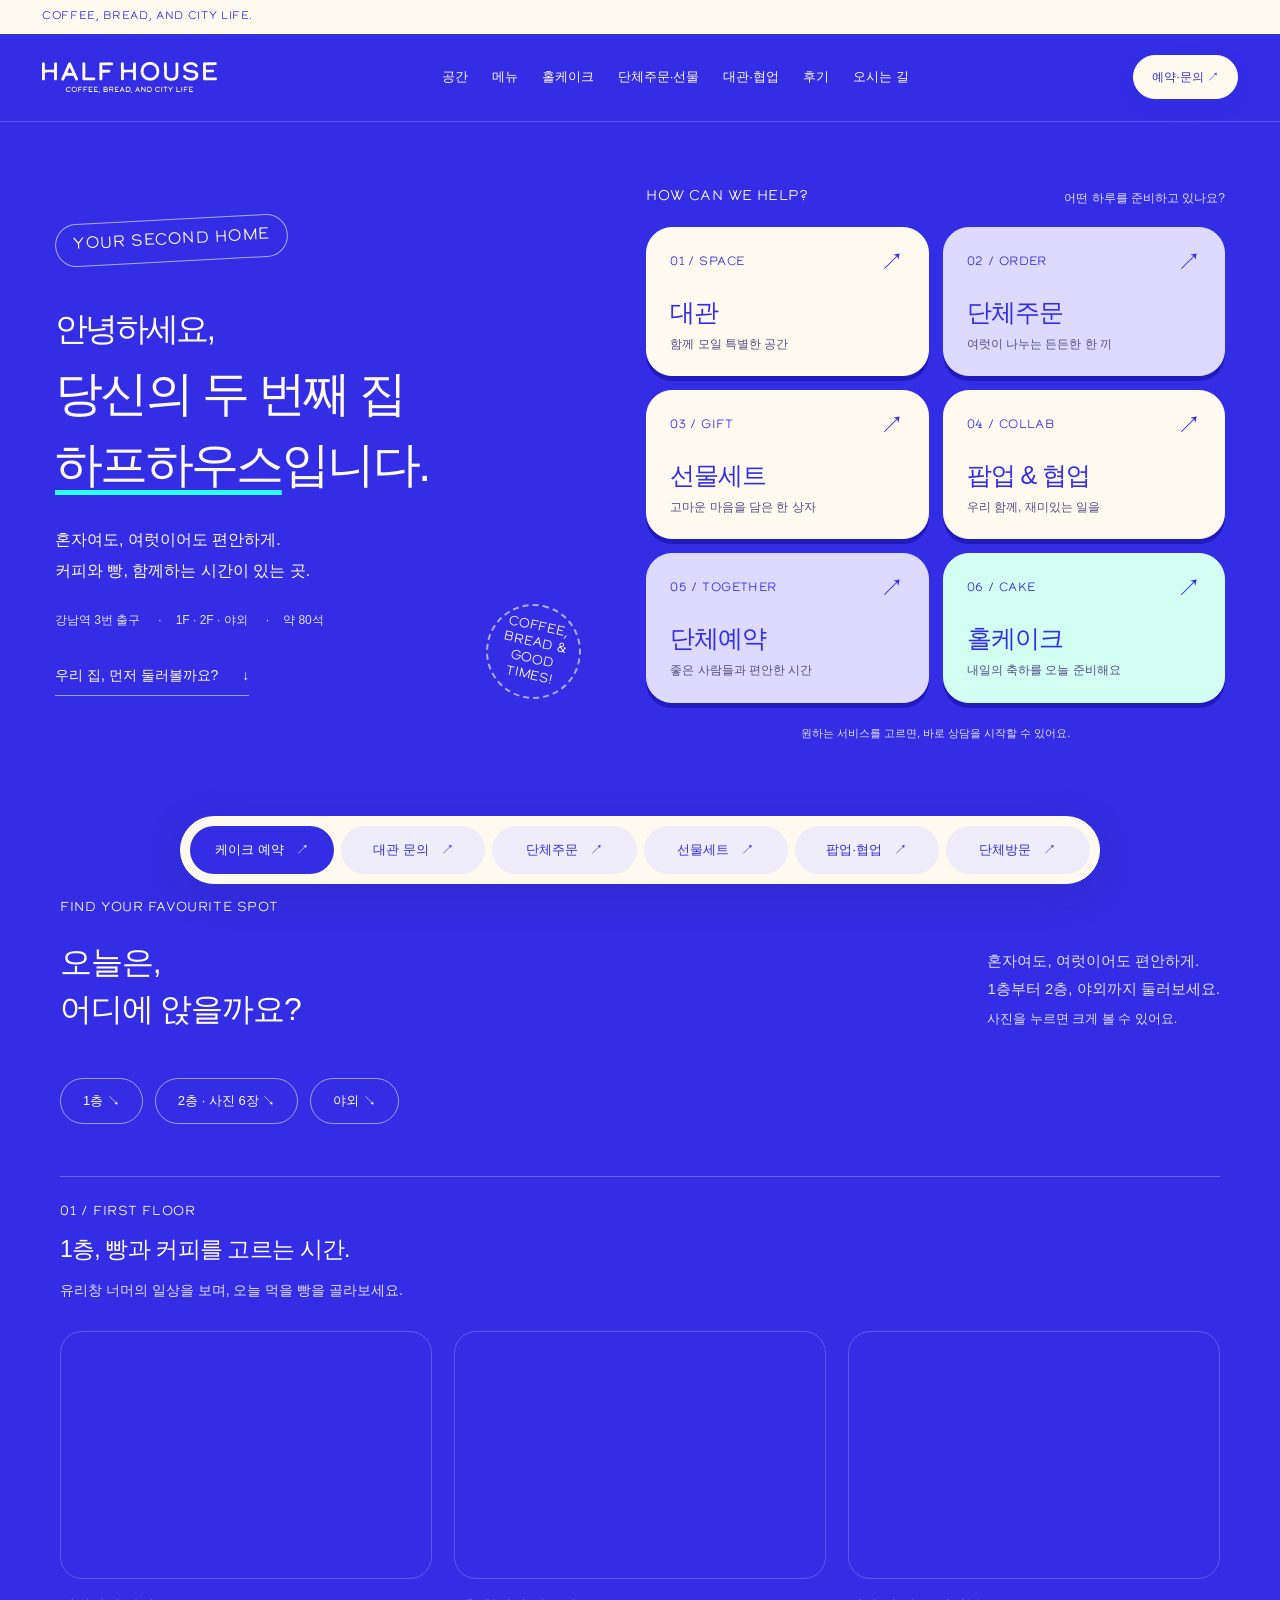
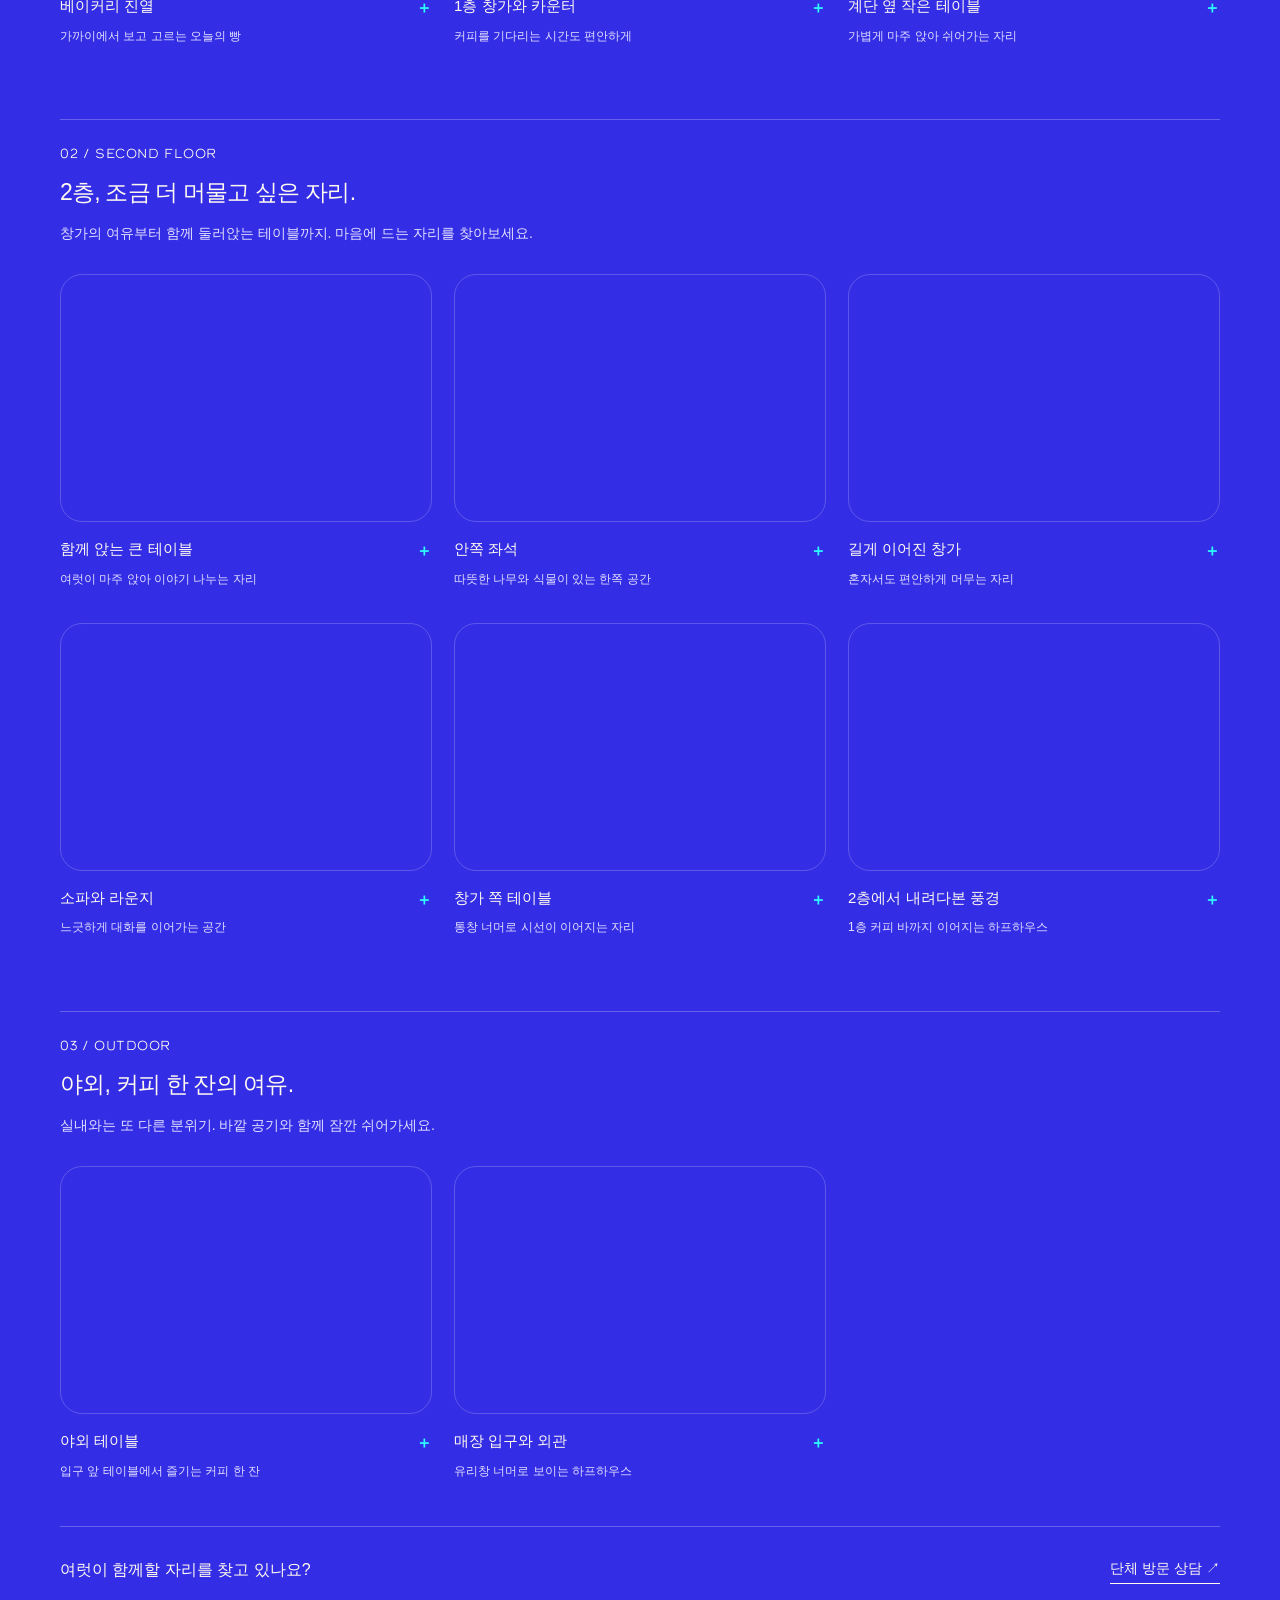
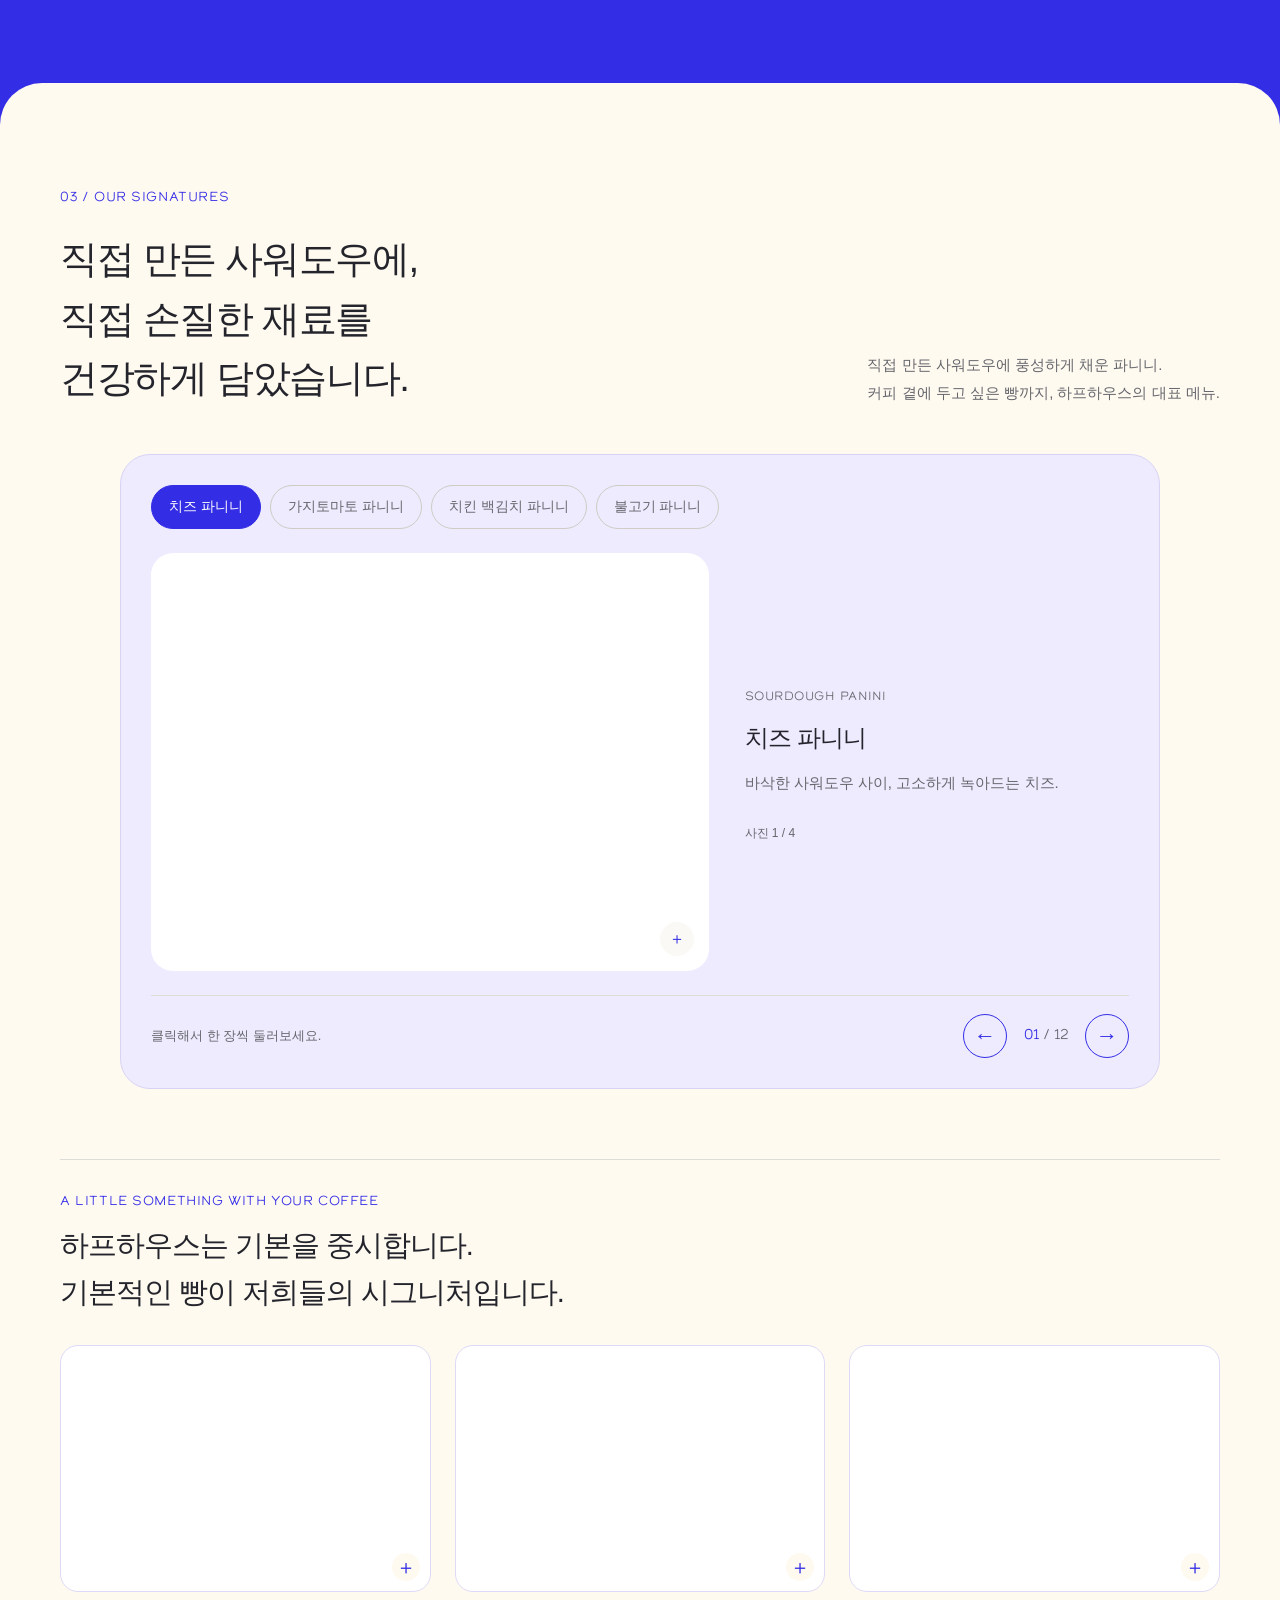
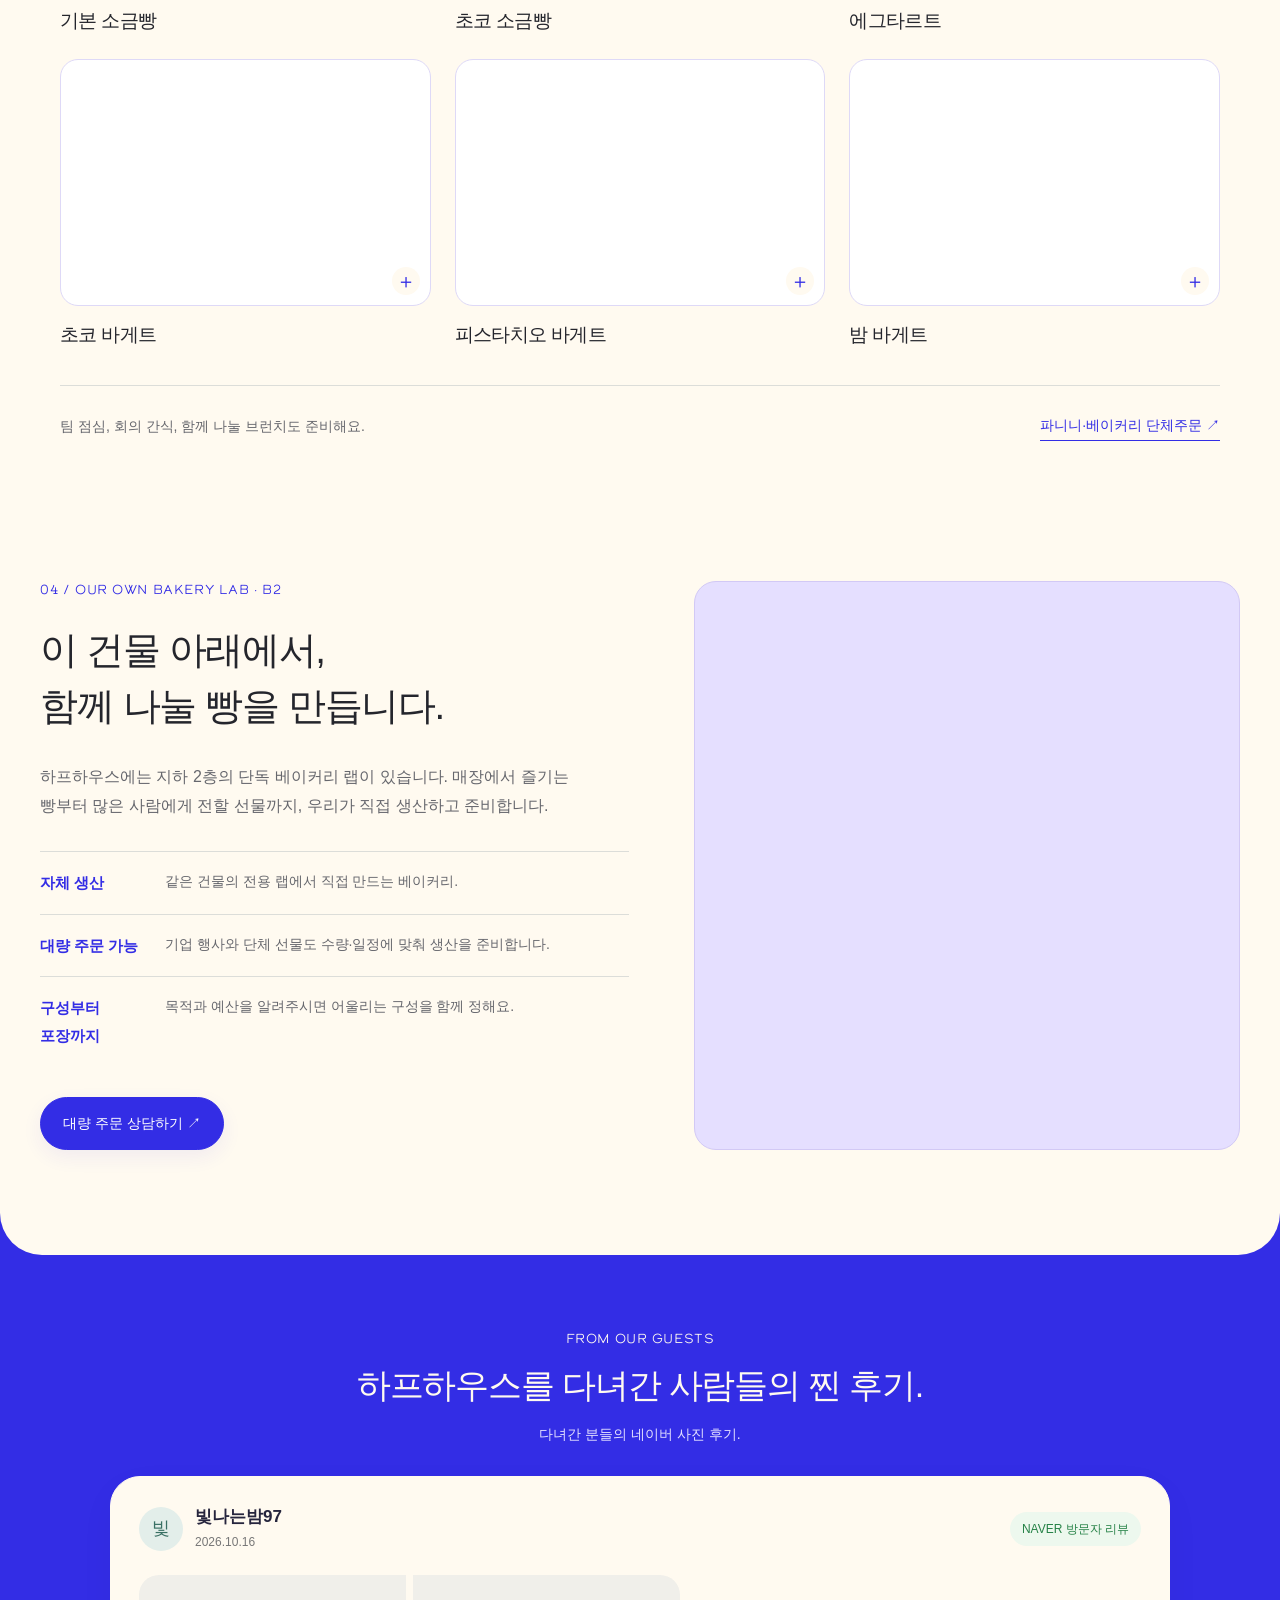
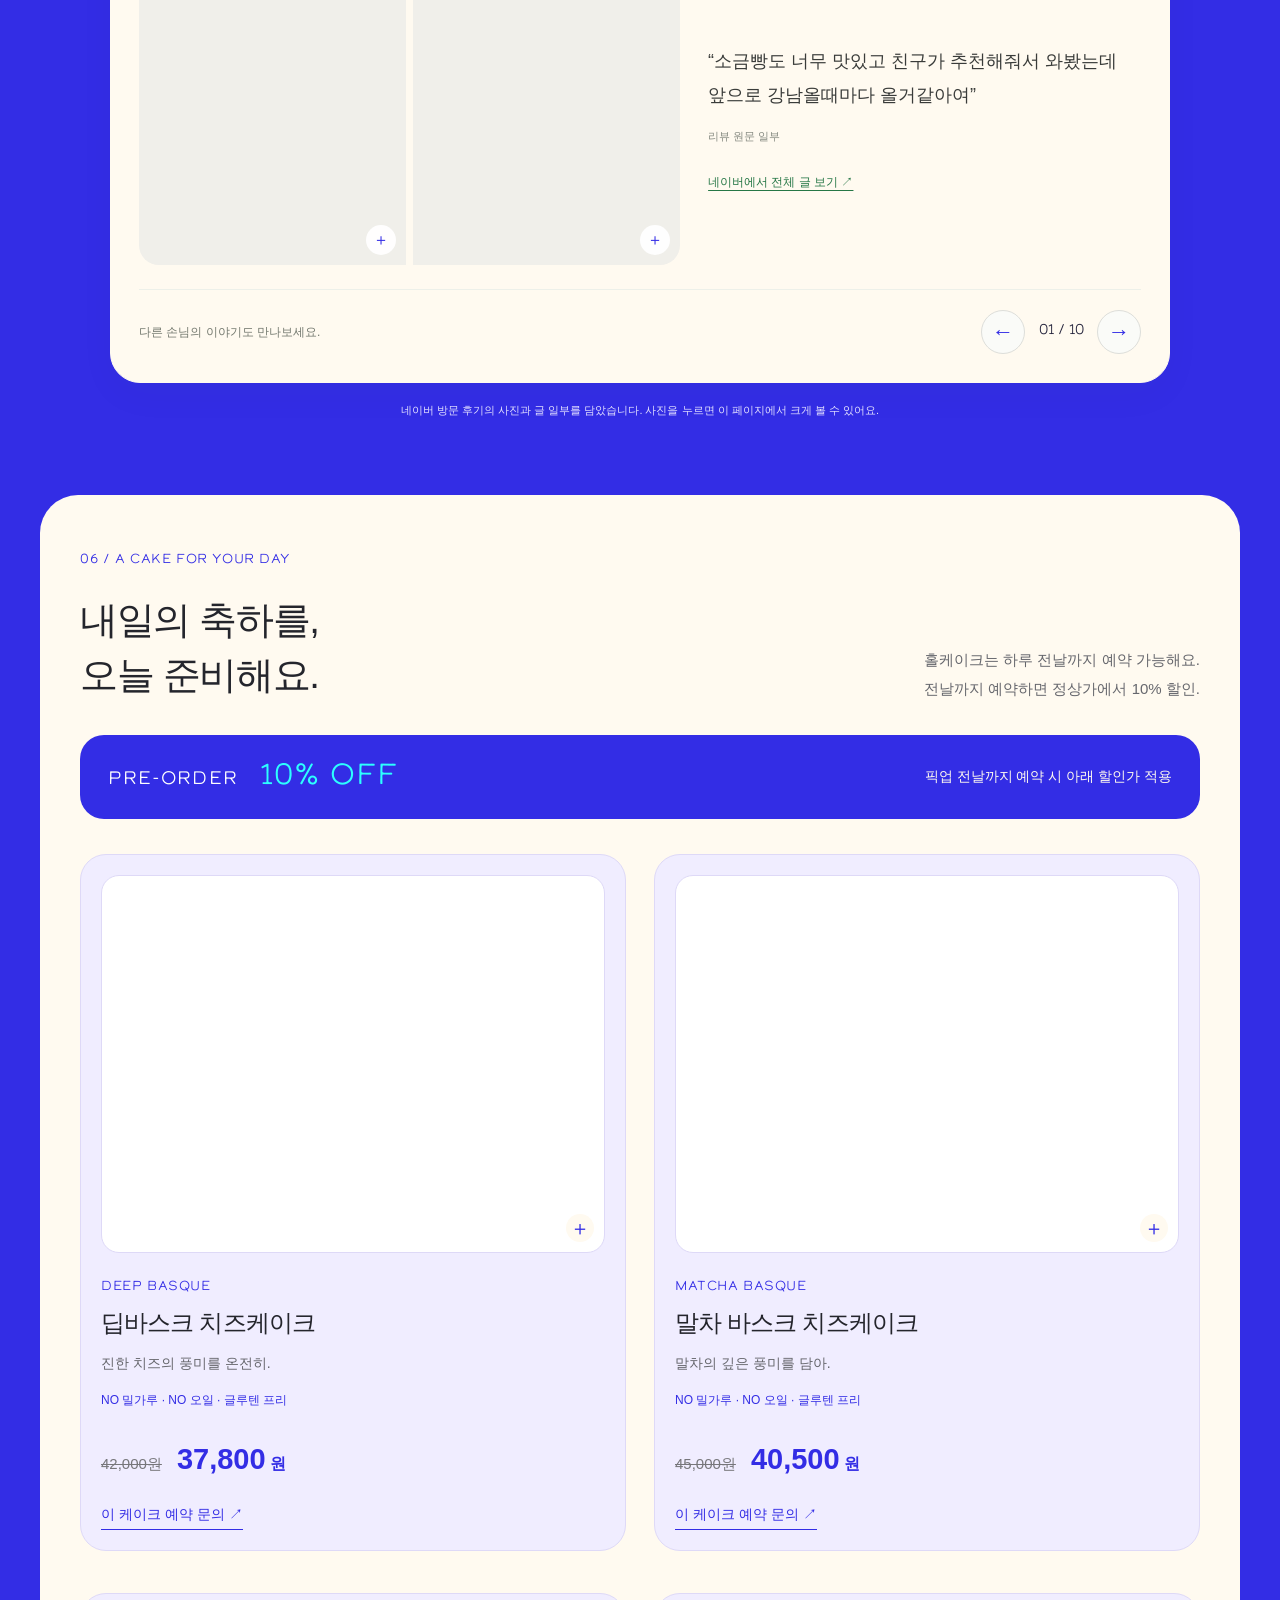
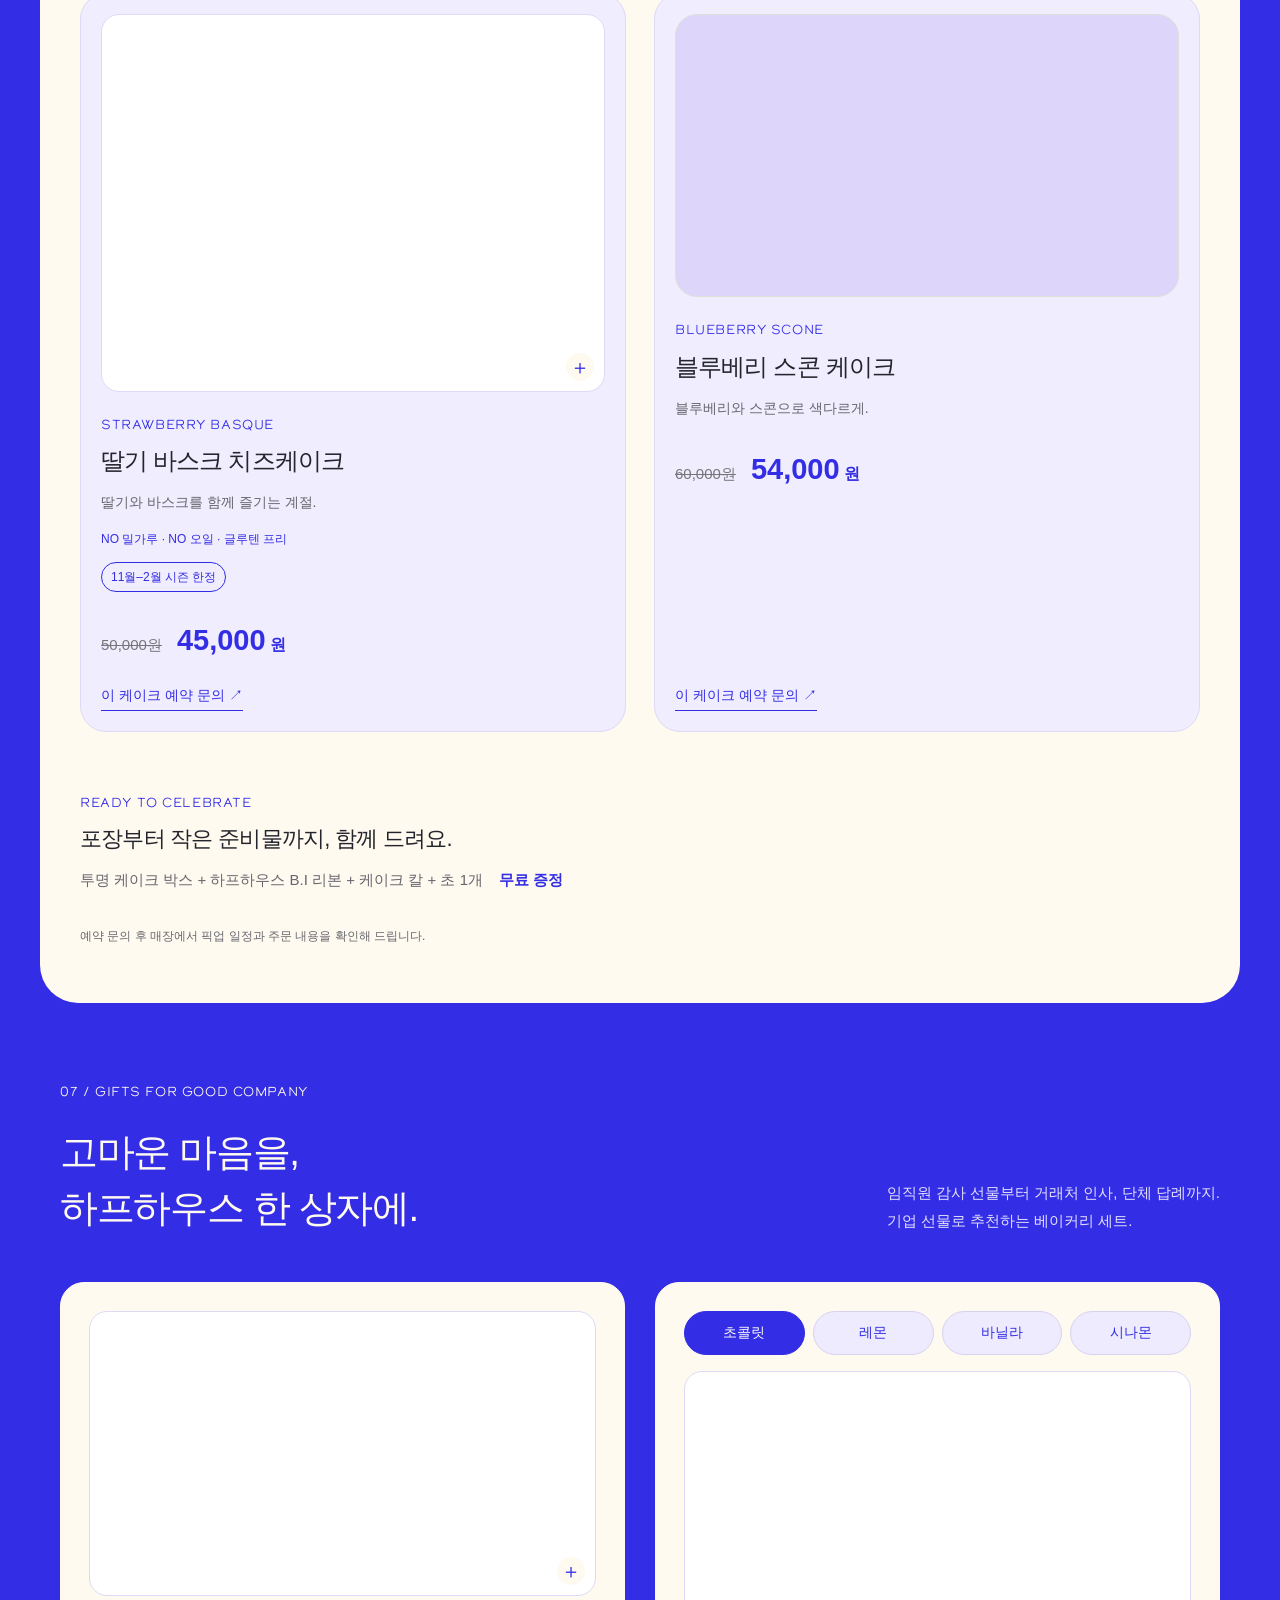
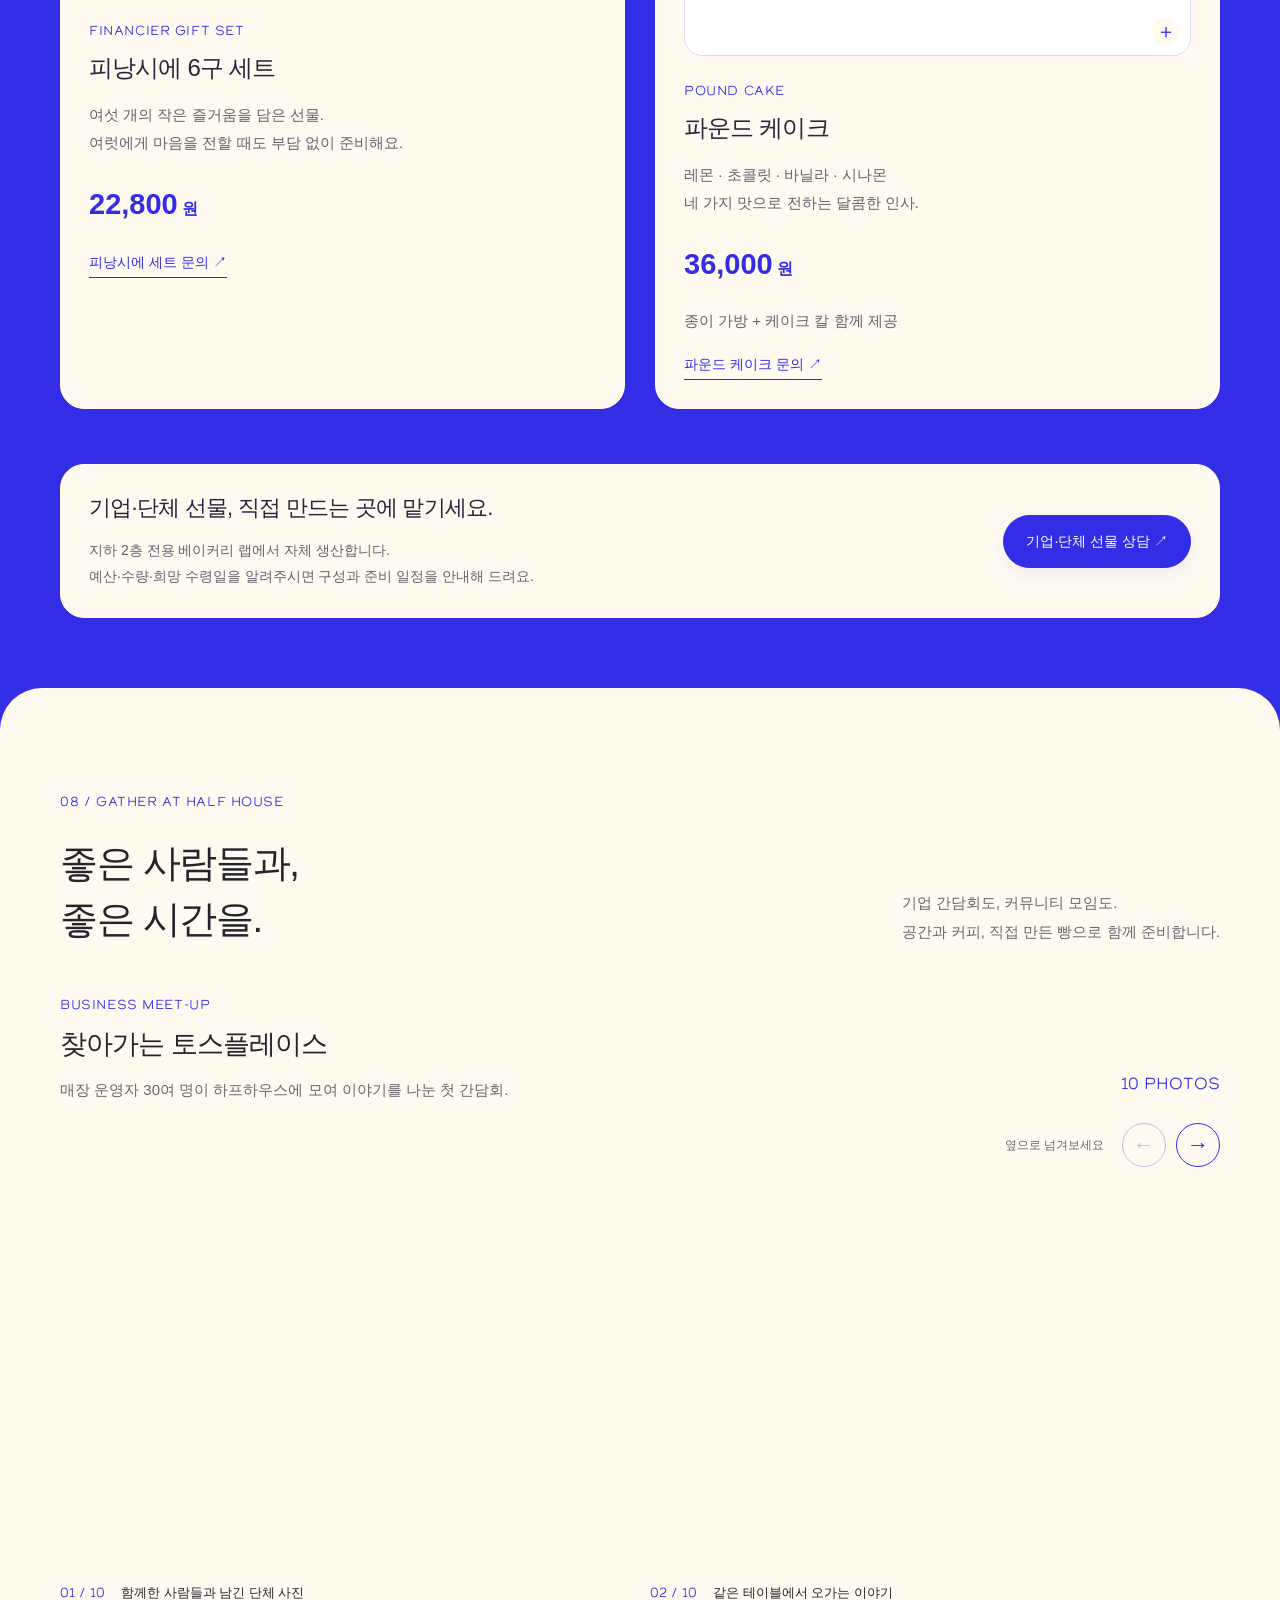
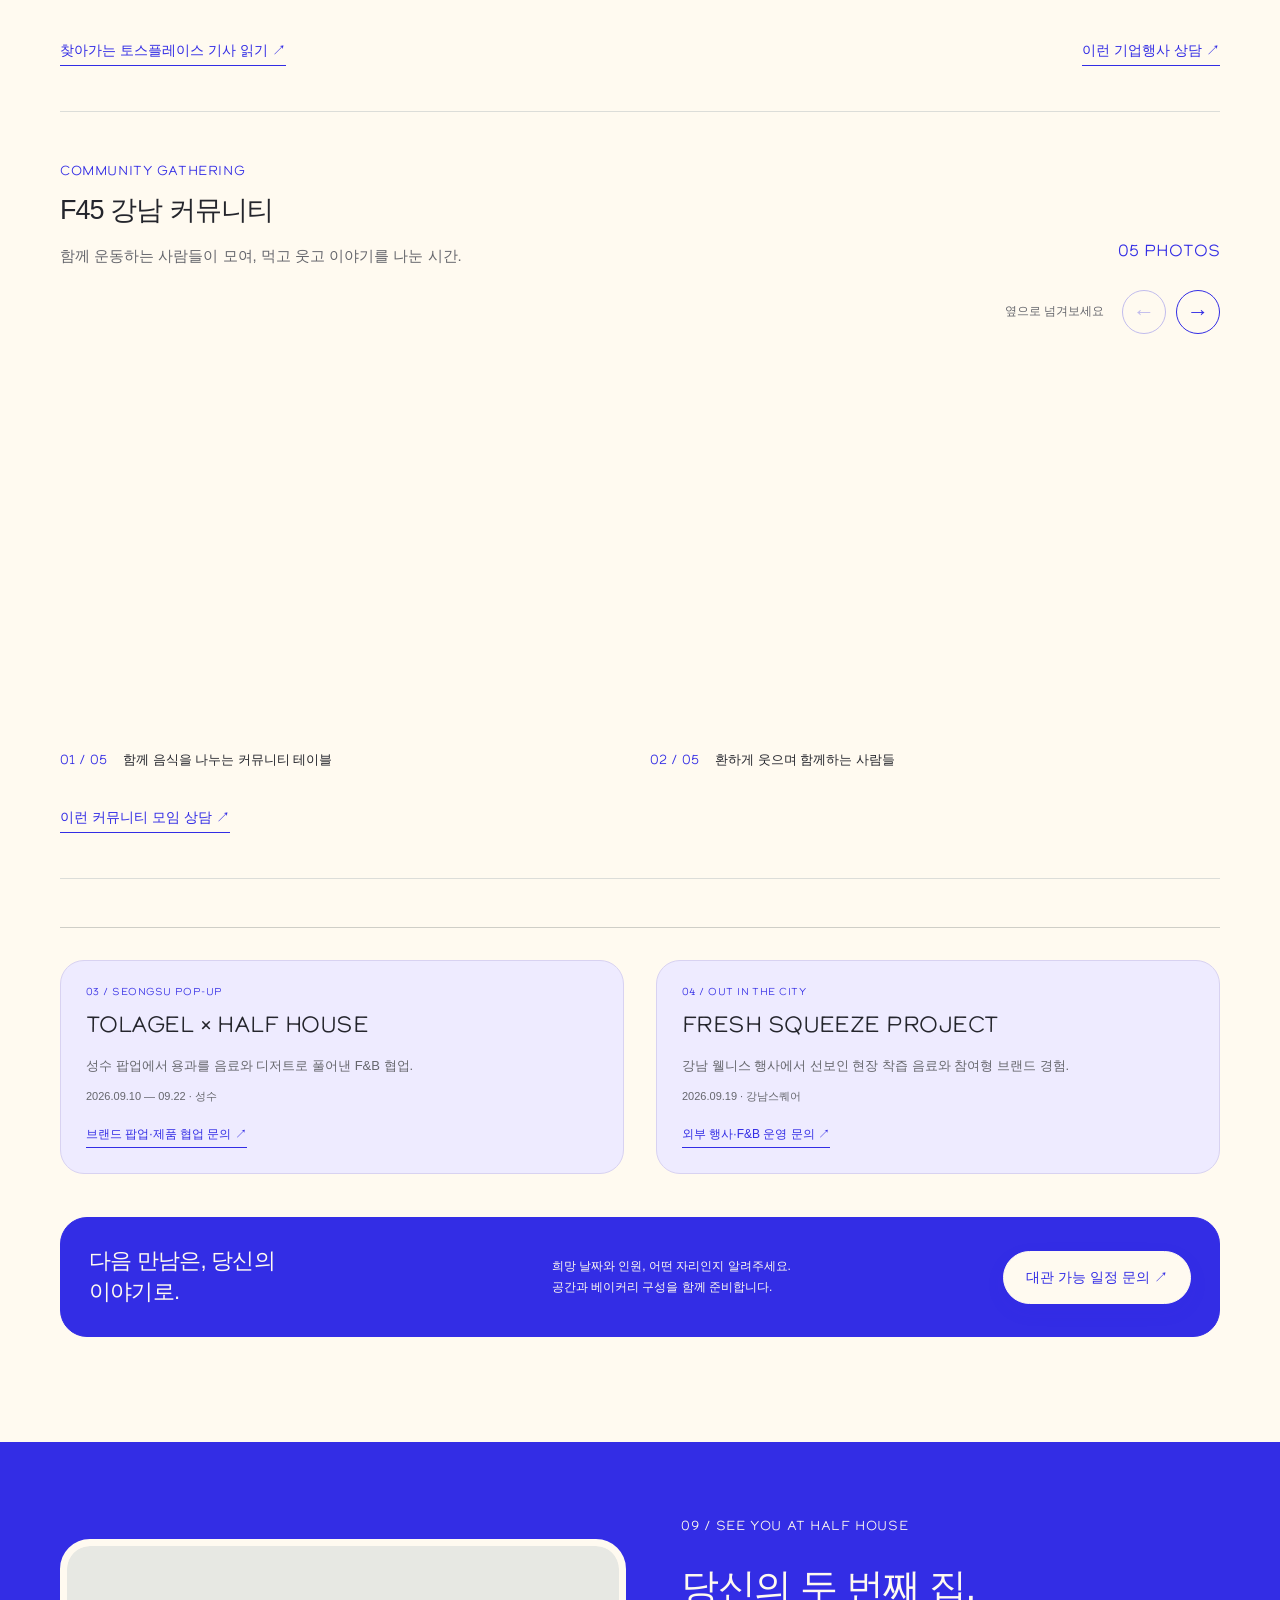
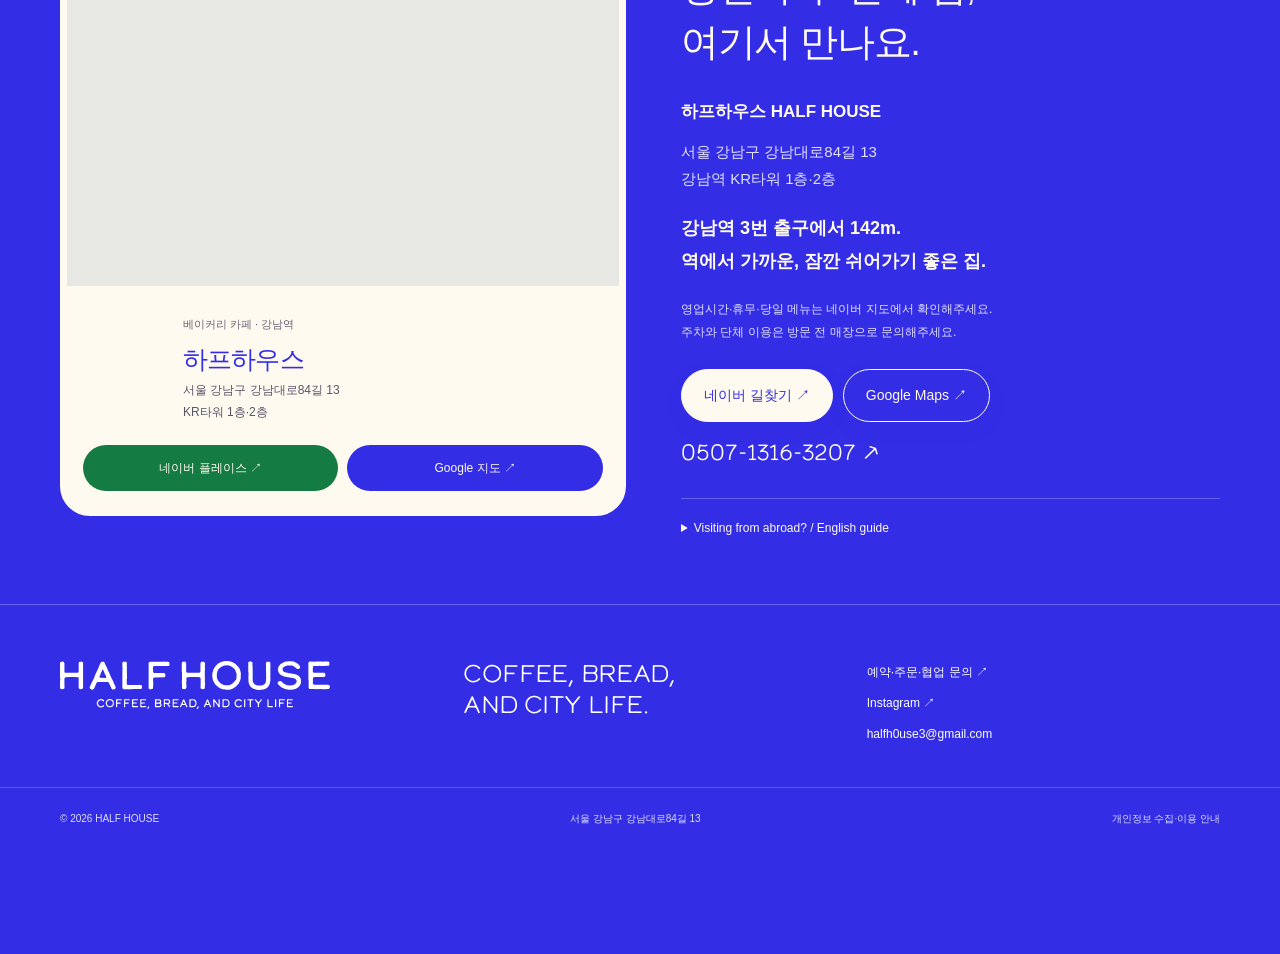
==== commit 276860af: "Add four-flavor pound cake photo selector with confirmed product photos" ====
--- a/halfhouse/index.html
+++ b/halfhouse/index.html
@@ -26,6 +26,8 @@
 <link href="november.css?v=20261030" rel="stylesheet"/>
 <link rel="stylesheet" href="collection.css?v=20261030-type-panini"/><link rel="stylesheet" href="brand-type.css?v=20261030-type-panini"/><link rel="stylesheet" href="friendly.css?v=20261102-blue-house"/><link href="blue-house.css?v=20261102-blue-house" rel="stylesheet"/>
 <link rel="stylesheet" href="product-photos.css?v=20261103-1"/>
+<link rel="stylesheet" href="pound-selector.css?v=20261103-1"/>
+<script defer src="pound-selector.js?v=20261103-1"></script>
 </head>
 <body class="brand-renewal">
 <a class="skip" href="#main">본문으로 바로가기</a>
@@ -53,7 +55,7 @@
 <section class="section lab-section wrap" id="brand"><div class="lab-layout"><div><div class="section-heading"><div><p class="eyebrow">04 / OUR OWN BAKERY LAB · B2</p><h2>이 건물 아래에서,<br>함께 나눌 빵을 만듭니다.</h2></div><p></p></div><p class="lab-intro">하프하우스에는 지하 2층의 단독 베이커리 랩이 있습니다. 매장에서 즐기는 빵부터 많은 사람에게 전할 선물까지, 우리가 직접 생산하고 준비합니다.</p><div class="lab-points"><div><b>자체 생산</b><p>같은 건물의 전용 랩에서 직접 만드는 베이커리.</p></div><div><b>대량 주문 가능</b><p>기업 행사와 단체 선물도 수량·일정에 맞춰 생산을 준비합니다.</p></div><div><b>구성부터 포장까지</b><p>목적과 예산을 알려주시면 어울리는 구성을 함께 정해요.</p></div></div><a class="button" href="inquiry.html?service=bulk&amp;product=bakery" data-track="lab_bulk">대량 주문 상담하기 ↗</a></div><div class="lab-photo awaiting-photo" aria-hidden="true"></div></div></section>
 <section class="section real-reviews blue-surface" id="reviews"><div class="wrap"><div class="review-heading"><p class="eyebrow">FROM OUR GUESTS</p><h2>하프하우스를 다녀간 사람들의 찐 후기.</h2><p>다녀간 분들의 네이버 사진 후기.</p></div><div class="guest-book paper-panel" role="region" aria-roledescription="캐러셀" aria-label="네이버 사진 후기 10개"><div id="guest-pages"><article class="guest-page" data-review-slide aria-label="1 / 10 · 빛나는밤97님의 후기" ><header class="guest-author"><span class="guest-avatar" aria-hidden="true">빛</span><div><h3>빛나는밤97</h3><time>2026.10.16</time></div><span class="guest-naver">NAVER 방문자 리뷰</span></header><div class="guest-content"><div class="guest-photos"><button type="button" data-photo="assets/reviews/review-04-1.webp" data-gallery="review-0" data-caption="빛나는밤97님의 네이버 방문 후기 · 사진 1" aria-label="빛나는밤97님의 후기 사진 1 크게 보기"><img src="assets/reviews/review-04-1.webp" loading="lazy" decoding="async" alt="빛나는밤97님이 네이버 방문 후기에 올린 사진 1"/><span aria-hidden="true">＋</span></button><button type="button" data-photo="assets/reviews/review-04-2.webp" data-gallery="review-0" data-caption="빛나는밤97님의 네이버 방문 후기 · 사진 2" aria-label="빛나는밤97님의 후기 사진 2 크게 보기"><img src="assets/reviews/review-04-2.webp" loading="lazy" decoding="async" alt="빛나는밤97님이 네이버 방문 후기에 올린 사진 2"/><span aria-hidden="true">＋</span></button></div><div class="guest-copy"><blockquote>“소금빵도 너무 맛있고 친구가 추천해줘서 와봤는데 앞으로 강남올때마다 올거같아여”</blockquote><span class="guest-excerpt">리뷰 원문 일부</span><a href="https://map.naver.com/p/entry/place/2063685809?placePath=%2Freview%3FselectedReview%3D6ad20bfaa15c5335f6ce03df%26from%3Dmap%26fromPanelNum%3D1%26additionalHeight%3D76%26timestamp%3D202610302134%26locale%3Dko%26svcName%3Dmap_pcv5&amp;c=15.00,0,0,0,dh" target="_blank" rel="noopener noreferrer" aria-label="빛나는밤97님의 네이버 리뷰 전체 글 보기">네이버에서 전체 글 보기 ↗</a></div></div></article><article class="guest-page" data-review-slide aria-label="2 / 10 · lyb****님의 후기" hidden><header class="guest-author"><span class="guest-avatar" aria-hidden="true">l</span><div><h3>lyb****</h3><time>2026.10.16</time></div><span class="guest-naver">NAVER 방문자 리뷰</span></header><div class="guest-content"><div class="guest-photos"><button type="button" data-photo="assets/reviews/review-01-1.webp" data-gallery="review-1" data-caption="lyb****님의 네이버 방문 후기 · 사진 1" aria-label="lyb****님의 후기 사진 1 크게 보기"><img src="assets/reviews/review-01-1.webp" loading="lazy" decoding="async" alt="lyb****님이 네이버 방문 후기에 올린 사진 1"/><span aria-hidden="true">＋</span></button><button type="button" data-photo="assets/reviews/review-01-2.webp" data-gallery="review-1" data-caption="lyb****님의 네이버 방문 후기 · 사진 2" aria-label="lyb****님의 후기 사진 2 크게 보기"><img src="assets/reviews/review-01-2.webp" loading="lazy" decoding="async" alt="lyb****님이 네이버 방문 후기에 올린 사진 2"/><span aria-hidden="true">＋</span></button></div><div class="guest-copy"><blockquote>“불고기파니니 시켰는데 빵은 바삭하고 속은 간이 좋아서 맛있었어요!”</blockquote><span class="guest-excerpt">리뷰 원문 일부</span><a href="https://map.naver.com/p/entry/place/2063685809?placePath=%2Freview%3FselectedReview%3D6ad1de23ab674d8213c96a8a%26from%3Dmap%26fromPanelNum%3D1%26additionalHeight%3D76%26timestamp%3D202610302131%26locale%3Dko%26svcName%3Dmap_pcv5&amp;c=15.00,0,0,0,dh" target="_blank" rel="noopener noreferrer" aria-label="lyb****님의 네이버 리뷰 전체 글 보기">네이버에서 전체 글 보기 ↗</a></div></div></article><article class="guest-page" data-review-slide aria-label="3 / 10 · Lansuuny님의 후기" hidden><header class="guest-author"><span class="guest-avatar" aria-hidden="true">L</span><div><h3>Lansuuny</h3><time>2026.10.27</time></div><span class="guest-naver">NAVER 방문자 리뷰</span></header><div class="guest-content"><div class="guest-photos"><button type="button" data-photo="assets/reviews/review-02-1.webp" data-gallery="review-2" data-caption="Lansuuny님의 네이버 방문 후기 · 사진 1" aria-label="Lansuuny님의 후기 사진 1 크게 보기"><img src="assets/reviews/review-02-1.webp" loading="lazy" decoding="async" alt="Lansuuny님이 네이버 방문 후기에 올린 사진 1"/><span aria-hidden="true">＋</span></button><button type="button" data-photo="assets/reviews/review-02-2.webp" data-gallery="review-2" data-caption="Lansuuny님의 네이버 방문 후기 · 사진 2" aria-label="Lansuuny님의 후기 사진 2 크게 보기"><img src="assets/reviews/review-02-2.webp" loading="lazy" decoding="async" alt="Lansuuny님이 네이버 방문 후기에 올린 사진 2"/><span aria-hidden="true">＋</span></button></div><div class="guest-copy"><blockquote>“회사 바로 앞에 있는 카페라 점심 먹고 가끔 들르거나 한적한 시간에 여유롭게 커피 마시러 오기 좋은 곳이에요~”</blockquote><span class="guest-excerpt">리뷰 원문 일부</span><a href="https://map.naver.com/p/entry/place/2063685809?placePath=%2Freview%3FselectedReview%3D6ae023a679f8cc2efb889ed1%26from%3Dmap%26fromPanelNum%3D1%26additionalHeight%3D76%26timestamp%3D202610302133%26locale%3Dko%26svcName%3Dmap_pcv5&amp;c=15.00,0,0,0,dh" target="_blank" rel="noopener noreferrer" aria-label="Lansuuny님의 네이버 리뷰 전체 글 보기">네이버에서 전체 글 보기 ↗</a></div></div></article><article class="guest-page" data-review-slide aria-label="4 / 10 · 조유진85님의 후기" hidden><header class="guest-author"><span class="guest-avatar" aria-hidden="true">조</span><div><h3>조유진85</h3><time>2026.10.25</time></div><span class="guest-naver">NAVER 방문자 리뷰</span></header><div class="guest-content"><div class="guest-photos"><button type="button" data-photo="assets/reviews/review-03-1.webp" data-gallery="review-3" data-caption="조유진85님의 네이버 방문 후기 · 사진 1" aria-label="조유진85님의 후기 사진 1 크게 보기"><img src="assets/reviews/review-03-1.webp" loading="lazy" decoding="async" alt="조유진85님이 네이버 방문 후기에 올린 사진 1"/><span aria-hidden="true">＋</span></button><button type="button" data-photo="assets/reviews/review-03-2.webp" data-gallery="review-3" data-caption="조유진85님의 네이버 방문 후기 · 사진 2" aria-label="조유진85님의 후기 사진 2 크게 보기"><img src="assets/reviews/review-03-2.webp" loading="lazy" decoding="async" alt="조유진85님이 네이버 방문 후기에 올린 사진 2"/><span aria-hidden="true">＋</span></button></div><div class="guest-copy"><blockquote>“브런치 먹을겸 파니니 샌드위치 먹으러 왔는데 너무 맛있고 배부르게 먹었어요~”</blockquote><span class="guest-excerpt">리뷰 원문 일부</span><a href="https://map.naver.com/p/entry/place/2063685809?placePath=%2Freview%3FselectedReview%3D6add89239281251551df54db%26from%3Dmap%26fromPanelNum%3D1%26additionalHeight%3D76%26timestamp%3D202610302134%26locale%3Dko%26svcName%3Dmap_pcv5&amp;c=15.00,0,0,0,dh" target="_blank" rel="noopener noreferrer" aria-label="조유진85님의 네이버 리뷰 전체 글 보기">네이버에서 전체 글 보기 ↗</a></div></div></article><article class="guest-page" data-review-slide aria-label="5 / 10 · 어린왕자의 소행성님의 후기" hidden><header class="guest-author"><span class="guest-avatar" aria-hidden="true">어</span><div><h3>어린왕자의 소행성</h3><time>2026.10.25</time></div><span class="guest-naver">NAVER 방문자 리뷰</span></header><div class="guest-content"><div class="guest-photos"><button type="button" data-photo="assets/reviews/review-05-1.webp" data-gallery="review-4" data-caption="어린왕자의 소행성님의 네이버 방문 후기 · 사진 1" aria-label="어린왕자의 소행성님의 후기 사진 1 크게 보기"><img src="assets/reviews/review-05-1.webp" loading="lazy" decoding="async" alt="어린왕자의 소행성님이 네이버 방문 후기에 올린 사진 1"/><span aria-hidden="true">＋</span></button><button type="button" data-photo="assets/reviews/review-05-2.webp" data-gallery="review-4" data-caption="어린왕자의 소행성님의 네이버 방문 후기 · 사진 2" aria-label="어린왕자의 소행성님의 후기 사진 2 크게 보기"><img src="assets/reviews/review-05-2.webp" loading="lazy" decoding="async" alt="어린왕자의 소행성님이 네이버 방문 후기에 올린 사진 2"/><span aria-hidden="true">＋</span></button></div><div class="guest-copy"><blockquote>“분위기 좋고 엄청 넓고 예쁜 카페예요!! 혼자 와서 시간 보내기 좋은 곳입니당 ㅎㅎ”</blockquote><span class="guest-excerpt">리뷰 원문 일부</span><a href="https://map.naver.com/p/entry/place/2063685809?placePath=%2Freview%3FselectedReview%3D6add7ad6dfa2e4fc590a15ed%26from%3Dmap%26fromPanelNum%3D1%26additionalHeight%3D76%26timestamp%3D202610302134%26locale%3Dko%26svcName%3Dmap_pcv5&amp;c=15.00,0,0,0,dh" target="_blank" rel="noopener noreferrer" aria-label="어린왕자의 소행성님의 네이버 리뷰 전체 글 보기">네이버에서 전체 글 보기 ↗</a></div></div></article><article class="guest-page" data-review-slide aria-label="6 / 10 · soho57님의 후기" hidden><header class="guest-author"><span class="guest-avatar" aria-hidden="true">s</span><div><h3>soho57</h3><time>2026.10.01</time></div><span class="guest-naver">NAVER 방문자 리뷰</span></header><div class="guest-content"><div class="guest-photos"><button type="button" data-photo="assets/reviews/review-06-1.webp" data-gallery="review-5" data-caption="soho57님의 네이버 방문 후기 · 사진 1" aria-label="soho57님의 후기 사진 1 크게 보기"><img src="assets/reviews/review-06-1.webp" loading="lazy" decoding="async" alt="soho57님이 네이버 방문 후기에 올린 사진 1"/><span aria-hidden="true">＋</span></button><button type="button" data-photo="assets/reviews/review-06-2.webp" data-gallery="review-5" data-caption="soho57님의 네이버 방문 후기 · 사진 2" aria-label="soho57님의 후기 사진 2 크게 보기"><img src="assets/reviews/review-06-2.webp" loading="lazy" decoding="async" alt="soho57님이 네이버 방문 후기에 올린 사진 2"/><span aria-hidden="true">＋</span></button></div><div class="guest-copy"><blockquote>“치킨 파니니 안에 백김치? 같은 것이 치킨과 잘 어울리고 무엇보다 분위기가 좋아여.”</blockquote><span class="guest-excerpt">리뷰 원문 일부</span><a href="https://map.naver.com/p/entry/place/2063685809?placePath=%2Freview%3FselectedReview%3D6abe56f7dcdf624353907d54%26from%3Dmap%26fromPanelNum%3D1%26additionalHeight%3D76%26timestamp%3D202610302134%26locale%3Dko%26svcName%3Dmap_pcv5&amp;c=15.00,0,0,0,dh" target="_blank" rel="noopener noreferrer" aria-label="soho57님의 네이버 리뷰 전체 글 보기">네이버에서 전체 글 보기 ↗</a></div></div></article><article class="guest-page" data-review-slide aria-label="7 / 10 · 먀잉님의 후기" hidden><header class="guest-author"><span class="guest-avatar" aria-hidden="true">먀</span><div><h3>먀잉</h3><time>2026.10.30</time></div><span class="guest-naver">NAVER 방문자 리뷰</span></header><div class="guest-content"><div class="guest-photos"><button type="button" data-photo="assets/reviews/review-07-1.webp" data-gallery="review-6" data-caption="먀잉님의 네이버 방문 후기 · 사진 1" aria-label="먀잉님의 후기 사진 1 크게 보기"><img src="assets/reviews/review-07-1.webp" loading="lazy" decoding="async" alt="먀잉님이 네이버 방문 후기에 올린 사진 1"/><span aria-hidden="true">＋</span></button><button type="button" data-photo="assets/reviews/review-07-2.webp" data-gallery="review-6" data-caption="먀잉님의 네이버 방문 후기 · 사진 2" aria-label="먀잉님의 후기 사진 2 크게 보기"><img src="assets/reviews/review-07-2.webp" loading="lazy" decoding="async" alt="먀잉님이 네이버 방문 후기에 올린 사진 2"/><span aria-hidden="true">＋</span></button></div><div class="guest-copy"><blockquote>“매장도 넓고 조용해서 집중하기 너무 좋아요 !!!”</blockquote><span class="guest-excerpt">리뷰 원문 일부</span><a href="https://map.naver.com/p/entry/place/2063685809?placePath=%2Freview%3FselectedReview%3D6ae46b9ebfbaa1b35b796581%26from%3Dmap%26fromPanelNum%3D1%26additionalHeight%3D76%26timestamp%3D202610302134%26locale%3Dko%26svcName%3Dmap_pcv5&amp;c=15.00,0,0,0,dh" target="_blank" rel="noopener noreferrer" aria-label="먀잉님의 네이버 리뷰 전체 글 보기">네이버에서 전체 글 보기 ↗</a></div></div></article><article class="guest-page" data-review-slide aria-label="8 / 10 · 박채연837님의 후기" hidden><header class="guest-author"><span class="guest-avatar" aria-hidden="true">박</span><div><h3>박채연837</h3><time>2026.10.20</time></div><span class="guest-naver">NAVER 방문자 리뷰</span></header><div class="guest-content"><div class="guest-photos"><button type="button" data-photo="assets/reviews/review-08-1.webp" data-gallery="review-7" data-caption="박채연837님의 네이버 방문 후기 · 사진 1" aria-label="박채연837님의 후기 사진 1 크게 보기"><img src="assets/reviews/review-08-1.webp" loading="lazy" decoding="async" alt="박채연837님이 네이버 방문 후기에 올린 사진 1"/><span aria-hidden="true">＋</span></button><button type="button" data-photo="assets/reviews/review-08-2.webp" data-gallery="review-7" data-caption="박채연837님의 네이버 방문 후기 · 사진 2" aria-label="박채연837님의 후기 사진 2 크게 보기"><img src="assets/reviews/review-08-2.webp" loading="lazy" decoding="async" alt="박채연837님이 네이버 방문 후기에 올린 사진 2"/><span aria-hidden="true">＋</span></button></div><div class="guest-copy"><blockquote>“카공할만한 카페 찾고 있었는데, 네이버에서 이런 보물 같은 곳을 발견해서 너무 행복하네요☺️”</blockquote><span class="guest-excerpt">리뷰 원문 일부</span><a href="https://map.naver.com/p/entry/place/2063685809?placePath=%2Freview%3FselectedReview%3D6ad73c808820997fa9953c61%26from%3Dmap%26fromPanelNum%3D1%26additionalHeight%3D76%26timestamp%3D202610302134%26locale%3Dko%26svcName%3Dmap_pcv5&amp;c=15.00,0,0,0,dh" target="_blank" rel="noopener noreferrer" aria-label="박채연837님의 네이버 리뷰 전체 글 보기">네이버에서 전체 글 보기 ↗</a></div></div></article><article class="guest-page" data-review-slide aria-label="9 / 10 · 별12님의 후기" hidden><header class="guest-author"><span class="guest-avatar" aria-hidden="true">별</span><div><h3>별12</h3><time>2026.10.29</time></div><span class="guest-naver">NAVER 방문자 리뷰</span></header><div class="guest-content"><div class="guest-photos"><button type="button" data-photo="assets/reviews/review-09-1.webp" data-gallery="review-8" data-caption="별12님의 네이버 방문 후기 · 사진 1" aria-label="별12님의 후기 사진 1 크게 보기"><img src="assets/reviews/review-09-1.webp" loading="lazy" decoding="async" alt="별12님이 네이버 방문 후기에 올린 사진 1"/><span aria-hidden="true">＋</span></button><button type="button" data-photo="assets/reviews/review-09-2.webp" data-gallery="review-8" data-caption="별12님의 네이버 방문 후기 · 사진 2" aria-label="별12님의 후기 사진 2 크게 보기"><img src="assets/reviews/review-09-2.webp" loading="lazy" decoding="async" alt="별12님이 네이버 방문 후기에 올린 사진 2"/><span aria-hidden="true">＋</span></button></div><div class="guest-copy"><blockquote>“꾸덕 말차 치즈케이크, 불고기 치즈 믹스 든든 파니니까지 든든 빵빵 카페 힐링 하고 왔으요 😘”</blockquote><span class="guest-excerpt">리뷰 원문 일부</span><a href="https://map.naver.com/p/entry/place/2063685809?placePath=%2Freview%3FselectedReview%3D6ae31a7ce9befd8a79defc2d%26from%3Dmap%26fromPanelNum%3D1%26additionalHeight%3D76%26timestamp%3D202610302134%26locale%3Dko%26svcName%3Dmap_pcv5&amp;c=15.00,0,0,0,dh" target="_blank" rel="noopener noreferrer" aria-label="별12님의 네이버 리뷰 전체 글 보기">네이버에서 전체 글 보기 ↗</a></div></div></article><article class="guest-page" data-review-slide aria-label="10 / 10 · won****님의 후기" hidden><header class="guest-author"><span class="guest-avatar" aria-hidden="true">w</span><div><h3>won****</h3><time>2026.10.13</time></div><span class="guest-naver">NAVER 방문자 리뷰</span></header><div class="guest-content"><div class="guest-photos"><button type="button" data-photo="assets/reviews/review-10-1.webp" data-gallery="review-9" data-caption="won****님의 네이버 방문 후기 · 사진 1" aria-label="won****님의 후기 사진 1 크게 보기"><img src="assets/reviews/review-10-1.webp" loading="lazy" decoding="async" alt="won****님이 네이버 방문 후기에 올린 사진 1"/><span aria-hidden="true">＋</span></button><button type="button" data-photo="assets/reviews/review-10-2.webp" data-gallery="review-9" data-caption="won****님의 네이버 방문 후기 · 사진 2" aria-label="won****님의 후기 사진 2 크게 보기"><img src="assets/reviews/review-10-2.webp" loading="lazy" decoding="async" alt="won****님이 네이버 방문 후기에 올린 사진 2"/><span aria-hidden="true">＋</span></button></div><div class="guest-copy"><blockquote>“그리고 무엇보다 2층 공간이 큰데 아늑해서 좋습니다. 혼자 방문해서 먹기도 좋을 것 같아요.”</blockquote><span class="guest-excerpt">리뷰 원문 일부</span><a href="https://map.naver.com/p/entry/place/2063685809?placePath=%2Freview%3FselectedReview%3D6acdac27b8ef40de5ec5236a%26from%3Dmap%26fromPanelNum%3D1%26additionalHeight%3D76%26timestamp%3D202610302134%26locale%3Dko%26svcName%3Dmap_pcv5&amp;c=15.00,0,0,0,dh" target="_blank" rel="noopener noreferrer" aria-label="won****님의 네이버 리뷰 전체 글 보기">네이버에서 전체 글 보기 ↗</a></div></div></article></div><div class="guest-controls"><span>다른 손님의 이야기도 만나보세요.</span><button type="button" id="review-prev" aria-label="이전 후기">←</button><p id="review-count" role="status" aria-live="polite">01 / 10</p><button type="button" id="review-next" aria-label="다음 후기">→</button></div></div><p class="review-credit">네이버 방문 후기의 사진과 글 일부를 담았습니다. 사진을 누르면 이 페이지에서 크게 볼 수 있어요.</p></div></section>
 <section class="section wrap whole-cakes" id="cake-reservation"><div class="section-heading"><div><p class="eyebrow">06 / A CAKE FOR YOUR DAY</p><h2>내일의 축하를,<br>오늘 준비해요.</h2></div><p>홀케이크는 하루 전날까지 예약 가능해요.<br>전날까지 예약하면 정상가에서 10% 할인.</p></div><div class="cake-benefit"><strong>PRE-ORDER <span>10% OFF</span></strong><p>픽업 전날까지 예약 시 아래 할인가 적용</p></div><div class="cake-product-grid"><article class="cake-product"><button class="catalog-photo cake-photo" type="button" data-gallery="whole-cakes" data-photo="assets/products-20261103/basque-whole.webp" data-caption="딥바스크 치즈케이크 홀사이즈" aria-label="딥바스크 치즈케이크 홀사이즈 사진 크게 보기"><img src="assets/products-20261103/basque-whole-640.webp" srcset="assets/products-20261103/basque-whole-640.webp 640w, assets/products-20261103/basque-whole.webp 1200w" sizes="(max-width:720px) 85vw, 520px" width="1200" height="900" loading="lazy" decoding="async" alt="하프하우스 딥바스크 치즈케이크 홀사이즈"/><span aria-hidden="true">＋</span></button><div class="cake-copy"><p class="eyebrow">DEEP BASQUE</p><h3>딥바스크 치즈케이크</h3><p>진한 치즈의 풍미를 온전히.</p><p class="ingredient-note">NO 밀가루 · NO 오일 · 글루텐 프리</p><div class="cake-price"><del>42,000원</del><strong>37,800<small>원</small></strong></div><a class="text-link" href="inquiry.html?service=cake&amp;product=basque" data-track="cake_basque">이 케이크 예약 문의 ↗</a></div></article><article class="cake-product"><button class="catalog-photo cake-photo" type="button" data-gallery="whole-cakes" data-photo="assets/products-20261103/matcha-whole.webp" data-caption="말차 바스크 치즈케이크 홀사이즈" aria-label="말차 바스크 치즈케이크 홀사이즈 사진 크게 보기"><img src="assets/products-20261103/matcha-whole-640.webp" srcset="assets/products-20261103/matcha-whole-640.webp 640w, assets/products-20261103/matcha-whole.webp 1200w" sizes="(max-width:720px) 85vw, 520px" width="1200" height="900" loading="lazy" decoding="async" alt="하프하우스 말차 바스크 치즈케이크 홀사이즈"/><span aria-hidden="true">＋</span></button><div class="cake-copy"><p class="eyebrow">MATCHA BASQUE</p><h3>말차 바스크 치즈케이크</h3><p>말차의 깊은 풍미를 담아.</p><p class="ingredient-note">NO 밀가루 · NO 오일 · 글루텐 프리</p><div class="cake-price"><del>45,000원</del><strong>40,500<small>원</small></strong></div><a class="text-link" href="inquiry.html?service=cake&amp;product=matcha" data-track="cake_matcha">이 케이크 예약 문의 ↗</a></div></article><article class="cake-product"><button class="catalog-photo cake-photo" type="button" data-gallery="whole-cakes" data-photo="assets/products-20261103/strawberry-whole.webp" data-caption="딸기 바스크 치즈케이크 홀사이즈" aria-label="딸기 바스크 치즈케이크 홀사이즈 사진 크게 보기"><img src="assets/products-20261103/strawberry-whole-640.webp" srcset="assets/products-20261103/strawberry-whole-640.webp 640w, assets/products-20261103/strawberry-whole.webp 1200w" sizes="(max-width:720px) 85vw, 520px" width="1200" height="900" loading="lazy" decoding="async" alt="하프하우스 딸기 바스크 치즈케이크 홀사이즈"/><span aria-hidden="true">＋</span></button><div class="cake-copy"><p class="eyebrow">STRAWBERRY BASQUE</p><h3>딸기 바스크 치즈케이크</h3><p>딸기와 바스크를 함께 즐기는 계절.</p><p class="ingredient-note">NO 밀가루 · NO 오일 · 글루텐 프리</p><span class="season-tag">11월–2월 시즌 한정</span><div class="cake-price"><del>50,000원</del><strong>45,000<small>원</small></strong></div><a class="text-link" href="inquiry.html?service=cake&amp;product=strawberry" data-track="cake_strawberry">이 케이크 예약 문의 ↗</a></div></article><article class="cake-product"><div class="awaiting-photo cake-photo" aria-hidden="true"></div><div class="cake-copy"><p class="eyebrow">BLUEBERRY SCONE</p><h3>블루베리 스콘 케이크</h3><p>블루베리와 스콘으로 색다르게.</p><div class="cake-price"><del>60,000원</del><strong>54,000<small>원</small></strong></div><a class="text-link" href="inquiry.html?service=cake&amp;product=blueberry" data-track="cake_blueberry">이 케이크 예약 문의 ↗</a></div></article></div><div class="cake-package"><p class="eyebrow">READY TO CELEBRATE</p><h3>포장부터 작은 준비물까지, 함께 드려요.</h3><p>투명 케이크 박스 + 하프하우스 B.I 리본 + 케이크 칼 + 초 1개 <strong>무료 증정</strong></p></div><p class="source-note">예약 문의 후 매장에서 픽업 일정과 주문 내용을 확인해 드립니다.</p></section>
-<section class="section gifts-section blue-surface" id="orders"><div class="wrap"><div class="section-heading"><div><p class="eyebrow">07 / GIFTS FOR GOOD COMPANY</p><h2>고마운 마음을,<br>하프하우스 한 상자에.</h2></div><p>임직원 감사 선물부터 거래처 인사, 단체 답례까지.<br>기업 선물로 추천하는 베이커리 세트.</p></div><div class="gift-grid"><article class="gift-card paper-panel"><button class="catalog-photo gift-photo" type="button" data-gallery="gifts" data-photo="assets/products-20261103/financier-six.webp" data-caption="피낭시에 6구 선물세트" aria-label="피낭시에 6구 선물세트 사진 크게 보기"><img src="assets/products-20261103/financier-six-640.webp" srcset="assets/products-20261103/financier-six-640.webp 640w, assets/products-20261103/financier-six.webp 1200w" sizes="(max-width:720px) 85vw, 520px" width="1200" height="800" loading="lazy" decoding="async" alt="하프하우스 피낭시에 6구 선물세트"/><span aria-hidden="true">＋</span></button><div><p class="eyebrow">FINANCIER GIFT SET</p><h3>피낭시에 6구 세트</h3><p>여섯 개의 작은 즐거움을 담은 선물.<br>여럿에게 마음을 전할 때도 부담 없이 준비해요.</p><strong class="gift-price">22,800<small>원</small></strong><a class="text-link" href="inquiry.html?service=gifts&amp;product=financier" data-track="gift_financier">피낭시에 세트 문의 ↗</a></div></article><article class="gift-card paper-panel"><button class="catalog-photo gift-photo" type="button" data-gallery="gifts" data-photo="assets/products-20261103/chocolate-pound-whole.webp" data-caption="초콜릿 파운드케이크 홀사이즈" aria-label="초콜릿 파운드케이크 홀사이즈 사진 크게 보기"><img src="assets/products-20261103/chocolate-pound-whole-640.webp" srcset="assets/products-20261103/chocolate-pound-whole-640.webp 640w, assets/products-20261103/chocolate-pound-whole.webp 1200w" sizes="(max-width:720px) 85vw, 520px" width="1200" height="518" loading="lazy" decoding="async" alt="하프하우스 초콜릿 파운드케이크 홀사이즈"/><span aria-hidden="true">＋</span></button><div><p class="eyebrow">POUND CAKE</p><h3>파운드 케이크</h3><p>레몬 · 초콜릿 · 바닐라 · 시나몬<br>네 가지 맛으로 전하는 달콤한 인사.</p><strong class="gift-price">36,000<small>원</small></strong><p class="gift-included">종이 가방 + 케이크 칼 함께 제공</p><a class="text-link" href="inquiry.html?service=gifts&amp;product=pound" data-track="gift_pound">파운드 케이크 문의 ↗</a></div></article></div><div class="gift-business paper-panel"><div><h3>기업·단체 선물, 직접 만드는 곳에 맡기세요.</h3><p>지하 2층 전용 베이커리 랩에서 자체 생산합니다.<br>예산·수량·희망 수령일을 알려주시면 구성과 준비 일정을 안내해 드려요.</p></div><a class="button" href="inquiry.html?service=gifts" data-track="gift_business">기업·단체 선물 상담 ↗</a></div></div></section>
+<section class="section gifts-section blue-surface" id="orders"><div class="wrap"><div class="section-heading"><div><p class="eyebrow">07 / GIFTS FOR GOOD COMPANY</p><h2>고마운 마음을,<br>하프하우스 한 상자에.</h2></div><p>임직원 감사 선물부터 거래처 인사, 단체 답례까지.<br>기업 선물로 추천하는 베이커리 세트.</p></div><div class="gift-grid"><article class="gift-card paper-panel"><button class="catalog-photo gift-photo" type="button" data-gallery="gifts" data-photo="assets/products-20261103/financier-six.webp" data-caption="피낭시에 6구 선물세트" aria-label="피낭시에 6구 선물세트 사진 크게 보기"><img src="assets/products-20261103/financier-six-640.webp" srcset="assets/products-20261103/financier-six-640.webp 640w, assets/products-20261103/financier-six.webp 1200w" sizes="(max-width:720px) 85vw, 520px" width="1200" height="800" loading="lazy" decoding="async" alt="하프하우스 피낭시에 6구 선물세트"/><span aria-hidden="true">＋</span></button><div><p class="eyebrow">FINANCIER GIFT SET</p><h3>피낭시에 6구 세트</h3><p>여섯 개의 작은 즐거움을 담은 선물.<br>여럿에게 마음을 전할 때도 부담 없이 준비해요.</p><strong class="gift-price">22,800<small>원</small></strong><a class="text-link" href="inquiry.html?service=gifts&amp;product=financier" data-track="gift_financier">피낭시에 세트 문의 ↗</a></div></article><article class="gift-card paper-panel"><div class="pound-selector" data-pound-selector role="group" aria-label="파운드케이크 맛 선택"><button type="button" data-flavor="초콜릿" data-src="assets/products-20261103/chocolate-pound-whole-640.webp" data-srcset="assets/products-20261103/chocolate-pound-whole-640.webp 640w, assets/products-20261103/chocolate-pound-whole.webp 1200w" data-full="assets/products-20261103/chocolate-pound-whole.webp" data-width="1200" data-height="518" aria-pressed="true">초콜릿</button><button type="button" data-flavor="레몬" data-src="assets/products-20261103/lemon-pound-whole-640.webp" data-srcset="assets/products-20261103/lemon-pound-whole-640.webp 640w, assets/products-20261103/lemon-pound-whole.webp 1200w" data-full="assets/products-20261103/lemon-pound-whole.webp" data-width="1200" data-height="518" aria-pressed="false">레몬</button><button type="button" data-flavor="바닐라" data-src="assets/products-20261103/vanilla-pound-whole-640.webp" data-srcset="assets/products-20261103/vanilla-pound-whole-640.webp 640w, assets/products-20261103/vanilla-pound-whole.webp 1200w" data-full="assets/products-20261103/vanilla-pound-whole.webp" data-width="1200" data-height="524" aria-pressed="false">바닐라</button><button type="button" data-flavor="시나몬" data-src="assets/products-20261103/cinnamon-pound-whole-640.webp" data-srcset="assets/products-20261103/cinnamon-pound-whole-640.webp 640w, assets/products-20261103/cinnamon-pound-whole.webp 1200w" data-full="assets/products-20261103/cinnamon-pound-whole.webp" data-width="1200" data-height="513" aria-pressed="false">시나몬</button></div><span class="pound-status" data-pound-status role="status" aria-live="polite">초콜릿 사진을 보고 있어요.</span><button class="catalog-photo gift-photo" type="button" data-gallery="gifts" data-photo="assets/products-20261103/chocolate-pound-whole.webp" data-caption="초콜릿 파운드케이크 홀사이즈" aria-label="초콜릿 파운드케이크 홀사이즈 사진 크게 보기"><img src="assets/products-20261103/chocolate-pound-whole-640.webp" srcset="assets/products-20261103/chocolate-pound-whole-640.webp 640w, assets/products-20261103/chocolate-pound-whole.webp 1200w" sizes="(max-width:720px) 85vw, 520px" width="1200" height="518" loading="lazy" decoding="async" alt="하프하우스 초콜릿 파운드케이크 홀사이즈"/><span aria-hidden="true">＋</span></button><div><p class="eyebrow">POUND CAKE</p><h3>파운드 케이크</h3><p>레몬 · 초콜릿 · 바닐라 · 시나몬<br>네 가지 맛으로 전하는 달콤한 인사.</p><strong class="gift-price">36,000<small>원</small></strong><p class="gift-included">종이 가방 + 케이크 칼 함께 제공</p><a class="text-link" href="inquiry.html?service=gifts&amp;product=pound" data-track="gift_pound">파운드 케이크 문의 ↗</a></div></article></div><div class="gift-business paper-panel"><div><h3>기업·단체 선물, 직접 만드는 곳에 맡기세요.</h3><p>지하 2층 전용 베이커리 랩에서 자체 생산합니다.<br>예산·수량·희망 수령일을 알려주시면 구성과 준비 일정을 안내해 드려요.</p></div><a class="button" href="inquiry.html?service=gifts" data-track="gift_business">기업·단체 선물 상담 ↗</a></div></div></section>
 <section class="section together-section" id="together"><div class="wrap"><div class="section-heading"><div><p class="eyebrow">08 / GATHER AT HALF HOUSE</p><h2>좋은 사람들과,<br>좋은 시간을.</h2></div><p>기업 간담회도, 커뮤니티 모임도.<br>공간과 커피, 직접 만든 빵으로 함께 준비합니다.</p></div><article class="event-story" data-gallery="toss"><div class="event-heading"><div><p class="eyebrow">BUSINESS MEET-UP</p><h3>찾아가는 토스플레이스</h3><p>매장 운영자 30여 명이 하프하우스에 모여 이야기를 나눈 첫 간담회.</p></div><span class="event-total">10 PHOTOS</span></div><div class="collection-controls"><span>옆으로 넘겨보세요</span><button type="button" data-rail-prev="toss-rail" aria-controls="toss-rail" aria-label="찾아가는 토스플레이스 이전">←</button><button type="button" data-rail-next="toss-rail" aria-controls="toss-rail" aria-label="찾아가는 토스플레이스 다음">→</button></div><div class="collection-rail event-rail" id="toss-rail" tabindex="0" aria-label="찾아가는 토스플레이스 사진 10장"><button class="event-image" type="button" data-photo="assets/collection/toss-01.webp" data-caption="찾아가는 토스플레이스 · 함께한 사람들과 남긴 단체 사진" aria-label="찾아가는 토스플레이스 1번 사진 크게 보기"><img src="assets/collection/toss-01-640.webp" srcset="assets/collection/toss-01-640.webp 640w, assets/collection/toss-01.webp 1600w" sizes="(max-width:720px) 85vw, 42vw" width="1600" height="1067" loading="lazy" decoding="async" alt="함께한 사람들과 남긴 단체 사진"/><span><b>01 / 10</b>함께한 사람들과 남긴 단체 사진</span></button><button class="event-image" type="button" data-photo="assets/collection/toss-02.webp" data-caption="찾아가는 토스플레이스 · 같은 테이블에서 오가는 이야기" aria-label="찾아가는 토스플레이스 2번 사진 크게 보기"><img src="assets/collection/toss-02-640.webp" srcset="assets/collection/toss-02-640.webp 640w, assets/collection/toss-02.webp 1600w" sizes="(max-width:720px) 85vw, 42vw" width="1600" height="1067" loading="lazy" decoding="async" alt="같은 테이블에서 오가는 이야기"/><span><b>02 / 10</b>같은 테이블에서 오가는 이야기</span></button><button class="event-image" type="button" data-photo="assets/collection/toss-03.webp" data-caption="찾아가는 토스플레이스 · 편안하게 의견을 나누는 그룹 세션" aria-label="찾아가는 토스플레이스 3번 사진 크게 보기"><img src="assets/collection/toss-03-640.webp" srcset="assets/collection/toss-03-640.webp 640w, assets/collection/toss-03.webp 1600w" sizes="(max-width:720px) 85vw, 42vw" width="1600" height="1067" loading="lazy" decoding="async" alt="편안하게 의견을 나누는 그룹 세션"/><span><b>03 / 10</b>편안하게 의견을 나누는 그룹 세션</span></button><button class="event-image" type="button" data-photo="assets/collection/toss-04.webp" data-caption="찾아가는 토스플레이스 · 참여자들과 함께한 대화" aria-label="찾아가는 토스플레이스 4번 사진 크게 보기"><img src="assets/collection/toss-04-640.webp" srcset="assets/collection/toss-04-640.webp 640w, assets/collection/toss-04.webp 1600w" sizes="(max-width:720px) 85vw, 42vw" width="1600" height="1067" loading="lazy" decoding="async" alt="참여자들과 함께한 대화"/><span><b>04 / 10</b>참여자들과 함께한 대화</span></button><button class="event-image" type="button" data-photo="assets/collection/toss-05.webp" data-caption="찾아가는 토스플레이스 · 테이블마다 이어지는 만남" aria-label="찾아가는 토스플레이스 5번 사진 크게 보기"><img src="assets/collection/toss-05-640.webp" srcset="assets/collection/toss-05-640.webp 640w, assets/collection/toss-05.webp 1600w" sizes="(max-width:720px) 85vw, 42vw" width="1600" height="1067" loading="lazy" decoding="async" alt="테이블마다 이어지는 만남"/><span><b>05 / 10</b>테이블마다 이어지는 만남</span></button><button class="event-image" type="button" data-photo="assets/collection/toss-06.webp" data-caption="찾아가는 토스플레이스 · 매장 운영 이야기를 나누는 시간" aria-label="찾아가는 토스플레이스 6번 사진 크게 보기"><img src="assets/collection/toss-06-640.webp" srcset="assets/collection/toss-06-640.webp 640w, assets/collection/toss-06.webp 1600w" sizes="(max-width:720px) 85vw, 42vw" width="1600" height="1067" loading="lazy" decoding="async" alt="매장 운영 이야기를 나누는 시간"/><span><b>06 / 10</b>매장 운영 이야기를 나누는 시간</span></button><button class="event-image" type="button" data-photo="assets/collection/toss-07.webp" data-caption="찾아가는 토스플레이스 · 참여자의 이야기에 귀 기울이는 순간" aria-label="찾아가는 토스플레이스 7번 사진 크게 보기"><img src="assets/collection/toss-07-640.webp" srcset="assets/collection/toss-07-640.webp 640w, assets/collection/toss-07.webp 1600w" sizes="(max-width:720px) 85vw, 42vw" width="1600" height="1067" loading="lazy" decoding="async" alt="참여자의 이야기에 귀 기울이는 순간"/><span><b>07 / 10</b>참여자의 이야기에 귀 기울이는 순간</span></button><button class="event-image" type="button" data-photo="assets/collection/toss-08.webp" data-caption="찾아가는 토스플레이스 · 행사를 마치며 함께 남긴 기념 사진" aria-label="찾아가는 토스플레이스 8번 사진 크게 보기"><img src="assets/collection/toss-08-640.webp" srcset="assets/collection/toss-08-640.webp 640w, assets/collection/toss-08.webp 1600w" sizes="(max-width:720px) 85vw, 42vw" width="1600" height="1067" loading="lazy" decoding="async" alt="행사를 마치며 함께 남긴 기념 사진"/><span><b>08 / 10</b>행사를 마치며 함께 남긴 기념 사진</span></button><button class="event-image" type="button" data-photo="assets/collection/toss-09.webp" data-caption="찾아가는 토스플레이스 · 하프하우스가 준비한 다과 테이블" aria-label="찾아가는 토스플레이스 9번 사진 크게 보기"><img src="assets/collection/toss-09-640.webp" srcset="assets/collection/toss-09-640.webp 640w, assets/collection/toss-09.webp 1600w" sizes="(max-width:720px) 85vw, 42vw" width="1600" height="1067" loading="lazy" decoding="async" alt="하프하우스가 준비한 다과 테이블"/><span><b>09 / 10</b>하프하우스가 준비한 다과 테이블</span></button><button class="event-image" type="button" data-photo="assets/collection/toss-10.webp" data-caption="찾아가는 토스플레이스 · 토스플레이스 행사로 채워진 공간" aria-label="찾아가는 토스플레이스 10번 사진 크게 보기"><img src="assets/collection/toss-10-640.webp" srcset="assets/collection/toss-10-640.webp 640w, assets/collection/toss-10.webp 1600w" sizes="(max-width:720px) 85vw, 42vw" width="1600" height="1067" loading="lazy" decoding="async" alt="토스플레이스 행사로 채워진 공간"/><span><b>10 / 10</b>토스플레이스 행사로 채워진 공간</span></button></div><div class="event-links"><a class="text-link" href="https://www.cstimes.com/news/articleView.html?idxno=717573" target="_blank" rel="noopener noreferrer">찾아가는 토스플레이스 기사 읽기 ↗</a><a class="text-link" href="inquiry.html?service=venue&amp;occasion=networking">이런 기업행사 상담 ↗</a></div></article><article class="event-story" data-gallery="f45"><div class="event-heading"><div><p class="eyebrow">COMMUNITY GATHERING</p><h3>F45 강남 커뮤니티</h3><p>함께 운동하는 사람들이 모여, 먹고 웃고 이야기를 나눈 시간.</p></div><span class="event-total">05 PHOTOS</span></div><div class="collection-controls"><span>옆으로 넘겨보세요</span><button type="button" data-rail-prev="f45-rail" aria-controls="f45-rail" aria-label="F45 강남 커뮤니티 이전">←</button><button type="button" data-rail-next="f45-rail" aria-controls="f45-rail" aria-label="F45 강남 커뮤니티 다음">→</button></div><div class="collection-rail event-rail" id="f45-rail" tabindex="0" aria-label="F45 강남 커뮤니티 사진 5장"><button class="event-image" type="button" data-photo="assets/collection/f45-01.webp" data-caption="F45 강남 커뮤니티 · 함께 음식을 나누는 커뮤니티 테이블" aria-label="F45 강남 커뮤니티 1번 사진 크게 보기"><img src="assets/collection/f45-01-640.webp" srcset="assets/collection/f45-01-640.webp 640w, assets/collection/f45-01.webp 1067w" sizes="(max-width:720px) 85vw, 42vw" width="1067" height="1600" loading="lazy" decoding="async" alt="함께 음식을 나누는 커뮤니티 테이블"/><span><b>01 / 05</b>함께 음식을 나누는 커뮤니티 테이블</span></button><button class="event-image" type="button" data-photo="assets/collection/f45-02.webp" data-caption="F45 강남 커뮤니티 · 환하게 웃으며 함께하는 사람들" aria-label="F45 강남 커뮤니티 2번 사진 크게 보기"><img src="assets/collection/f45-02-640.webp" srcset="assets/collection/f45-02-640.webp 640w, assets/collection/f45-02.webp 1600w" sizes="(max-width:720px) 85vw, 42vw" width="1600" height="1067" loading="lazy" decoding="async" alt="환하게 웃으며 함께하는 사람들"/><span><b>02 / 05</b>환하게 웃으며 함께하는 사람들</span></button><button class="event-image" type="button" data-photo="assets/collection/f45-03.webp" data-caption="F45 강남 커뮤니티 · 서로 응원하며 즐기는 모임" aria-label="F45 강남 커뮤니티 3번 사진 크게 보기"><img src="assets/collection/f45-03-640.webp" srcset="assets/collection/f45-03-640.webp 640w, assets/collection/f45-03.webp 1600w" sizes="(max-width:720px) 85vw, 42vw" width="1600" height="1067" loading="lazy" decoding="async" alt="서로 응원하며 즐기는 모임"/><span><b>03 / 05</b>서로 응원하며 즐기는 모임</span></button><button class="event-image" type="button" data-photo="assets/collection/f45-04.webp" data-caption="F45 강남 커뮤니티 · 웃음이 모인 F45 강남의 저녁" aria-label="F45 강남 커뮤니티 4번 사진 크게 보기"><img src="assets/collection/f45-04-640.webp" srcset="assets/collection/f45-04-640.webp 640w, assets/collection/f45-04.webp 1600w" sizes="(max-width:720px) 85vw, 42vw" width="1600" height="1067" loading="lazy" decoding="async" alt="웃음이 모인 F45 강남의 저녁"/><span><b>04 / 05</b>웃음이 모인 F45 강남의 저녁</span></button><button class="event-image" type="button" data-photo="assets/collection/f45-05.webp" data-caption="F45 강남 커뮤니티 · 함께 남기는 즐거운 기념 사진" aria-label="F45 강남 커뮤니티 5번 사진 크게 보기"><img src="assets/collection/f45-05-640.webp" srcset="assets/collection/f45-05-640.webp 640w, assets/collection/f45-05.webp 1600w" sizes="(max-width:720px) 85vw, 42vw" width="1600" height="1067" loading="lazy" decoding="async" alt="함께 남기는 즐거운 기념 사진"/><span><b>05 / 05</b>함께 남기는 즐거운 기념 사진</span></button></div><div class="event-links"><a class="text-link" href="inquiry.html?service=venue&amp;occasion=community">이런 커뮤니티 모임 상담 ↗</a></div></article><div class="outside-cases"><article><span class="eyebrow">03 / SEONGSU POP-UP</span><h3>TOLAGEL × HALF HOUSE</h3><p>성수 팝업에서 용과를 음료와 디저트로 풀어낸 F&amp;B 협업.</p><small>2026.09.10 — 09.22 · 성수</small><a class="text-link" data-track="case_tolagel" href="inquiry.html?service=popup&amp;occasion=brand-pop-up">브랜드 팝업·제품 협업 문의 ↗</a></article><article><span class="eyebrow">04 / OUT IN THE CITY</span><h3>FRESH SQUEEZE PROJECT</h3><p>강남 웰니스 행사에서 선보인 현장 착즙 음료와 참여형 브랜드 경험.</p><small>2026.09.19 · 강남스퀘어</small><a class="text-link" data-track="case_wellness" href="inquiry.html?service=popup&amp;occasion=outdoor-event">외부 행사·F&amp;B 운영 문의 ↗</a></article></div>
 <div class="venue-cta"><h3>다음 만남은, 당신의 이야기로.</h3><p>희망 날짜와 인원, 어떤 자리인지 알려주세요.<br>공간과 베이커리 구성을 함께 준비합니다.</p><a class="button light" href="inquiry.html?service=venue" data-track="venue_bottom">대관 가능 일정 문의 ↗</a></div></div></section>
 <section class="visit-section section wrap blue-surface" id="visit"><div class="place-card paper-panel"><div class="place-map"><iframe title="하프하우스 위치 지도" src="https://www.google.com/maps?q=HALF+HOUSE+서울+강남구+강남대로84길+13&amp;output=embed&amp;hl=ko" loading="lazy" referrerpolicy="strict-origin-when-cross-origin" allowfullscreen></iframe></div><div class="place-summary"><img src="assets/photos/archive-024-640.webp" alt="하프하우스 매장 입구" width="80" height="80" loading="lazy"/><div><span class="place-category">베이커리 카페 · 강남역</span><h3>하프하우스</h3><p>서울 강남구 강남대로84길 13<br/>KR타워 1층·2층</p></div></div><div class="place-map-links"><a href="https://map.naver.com/p/entry/place/2063685809" target="_blank" rel="noopener noreferrer">네이버 플레이스 ↗</a><a href="https://www.google.com/maps/search/?api=1&amp;query=HALF%20HOUSE%20%ED%95%98%ED%94%84%ED%95%98%EC%9A%B0%EC%8A%A4%20%EA%B0%95%EB%82%A8%EB%8C%80%EB%A1%9C84%EA%B8%B8%2013" target="_blank" rel="noopener noreferrer">Google 지도 ↗</a></div></div><div class="visit-copy"><p class="eyebrow">09 / SEE YOU AT HALF HOUSE</p><h2>당신의 두 번째 집,<br>여기서 만나요.</h2><address><strong>하프하우스 HALF HOUSE</strong><span>서울 강남구 강남대로84길 13<br>강남역 KR타워 1층·2층</span></address><p class="station-note">강남역 3번 출구에서 142m.<br>역에서 가까운, 잠깐 쉬어가기 좋은 집.</p><p class="visit-note">영업시간·휴무·당일 메뉴는 네이버 지도에서 확인해주세요.<br>주차와 단체 이용은 방문 전 매장으로 문의해주세요.</p><div class="actions"><a class="button" data-track="visit_naver" href="https://map.naver.com/p/entry/place/2063685809" rel="noopener noreferrer" target="_blank">네이버 길찾기 ↗</a><a class="button outline" data-track="visit_google" href="https://www.google.com/maps/search/?api=1&amp;query=HALF%20HOUSE%20%ED%95%98%ED%94%84%ED%95%98%EC%9A%B0%EC%8A%A4%20%EA%B0%95%EB%82%A8%EB%8C%80%EB%A1%9C84%EA%B8%B8%2013" rel="noopener noreferrer" target="_blank">Google Maps ↗</a></div><a class="phone-link" data-track="visit_phone" href="tel:050713163207">0507-1316-3207 ↗</a><details class="english-guide"><summary>Visiting from abroad? / English guide</summary><p>A spacious café near Gangnam Station, with bread made daily in our in-house bakery and handmade sourdough panini.</p><p>13 Gangnam-daero 84-gil, Gangnam-gu, Seoul.<br>KR Tower, 1st &amp; 2nd floors.</p><p>Check current opening hours on the map. For group visits and orders, contact us before your visit.</p></details></div></section>
--- a/halfhouse/pound-selector.css
+++ b/halfhouse/pound-selector.css
@@ -0,0 +1,7 @@
+.pound-selector{display:grid;grid-template-columns:repeat(4,minmax(0,1fr));gap:8px;margin:0 0 16px}
+.pound-selector button{min-height:44px;padding:9px 5px;border:1px solid #d8d2f1;border-radius:999px;background:#eeebff;color:var(--blue,#332de5);font:inherit;font-size:14px;line-height:1.4;white-space:nowrap}
+.pound-selector button[aria-pressed="true"]{background:var(--blue,#332de5);border-color:var(--blue,#332de5);color:#fff}
+.pound-selector button:focus-visible{outline:3px solid var(--blue,#332de5);outline-offset:3px}
+.pound-selector button:disabled{opacity:.5;cursor:default}
+.pound-status{position:absolute;width:1px;height:1px;padding:0;margin:-1px;overflow:hidden;clip-path:inset(50%);white-space:nowrap;border:0}
+@media(max-width:420px){.pound-selector{gap:5px}.pound-selector button{font-size:12px}}
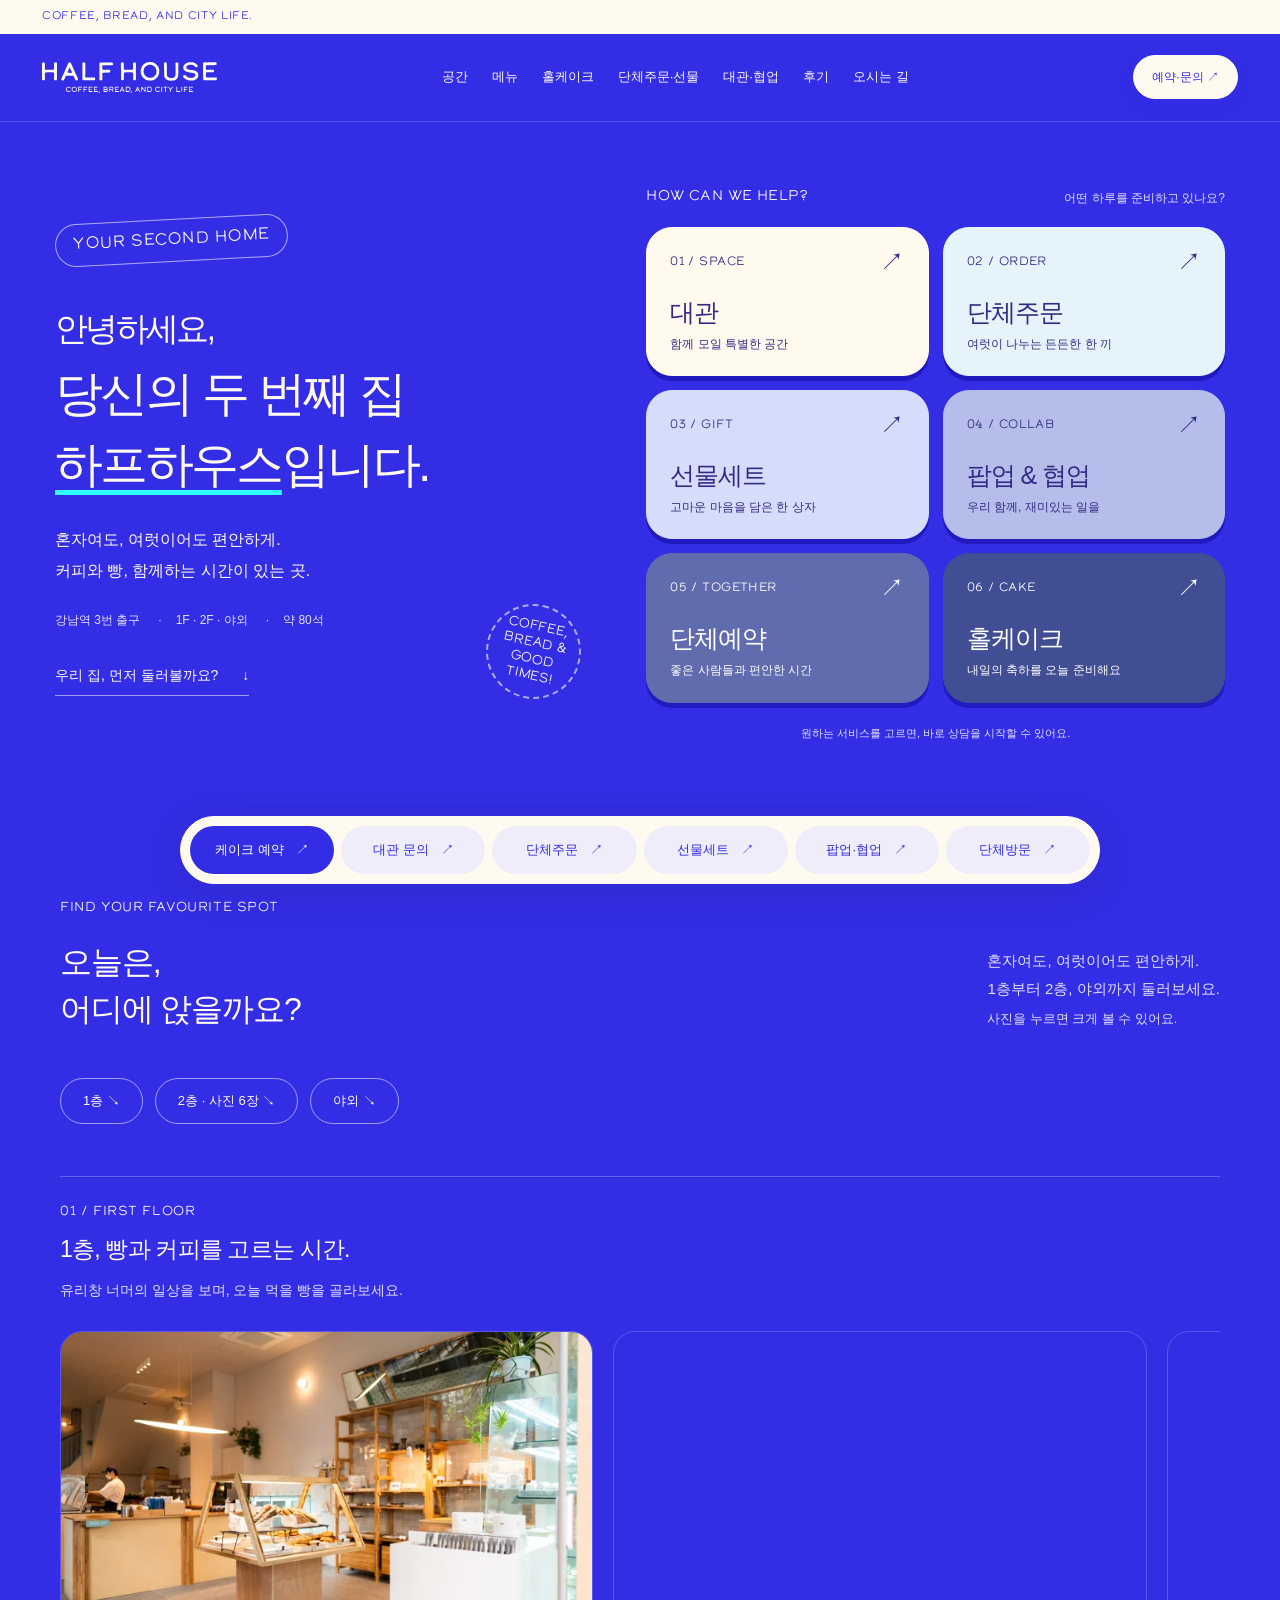
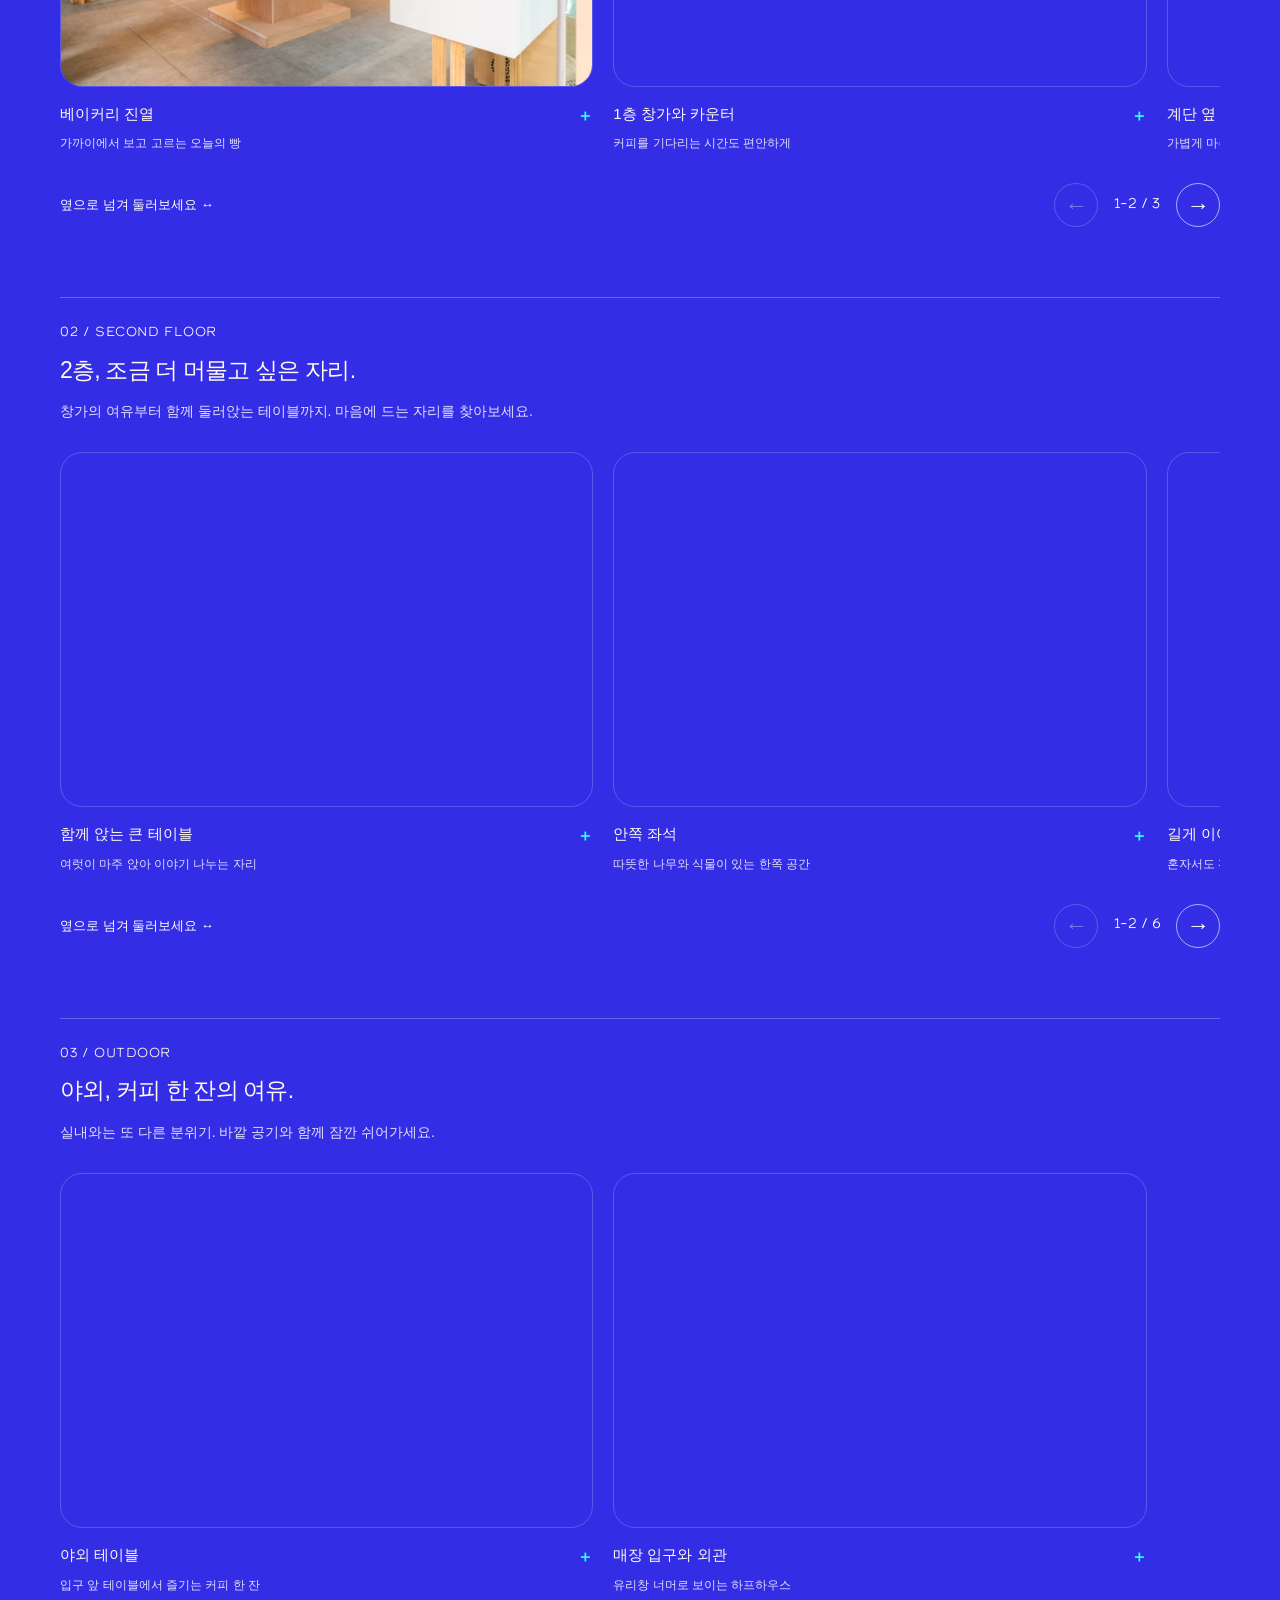
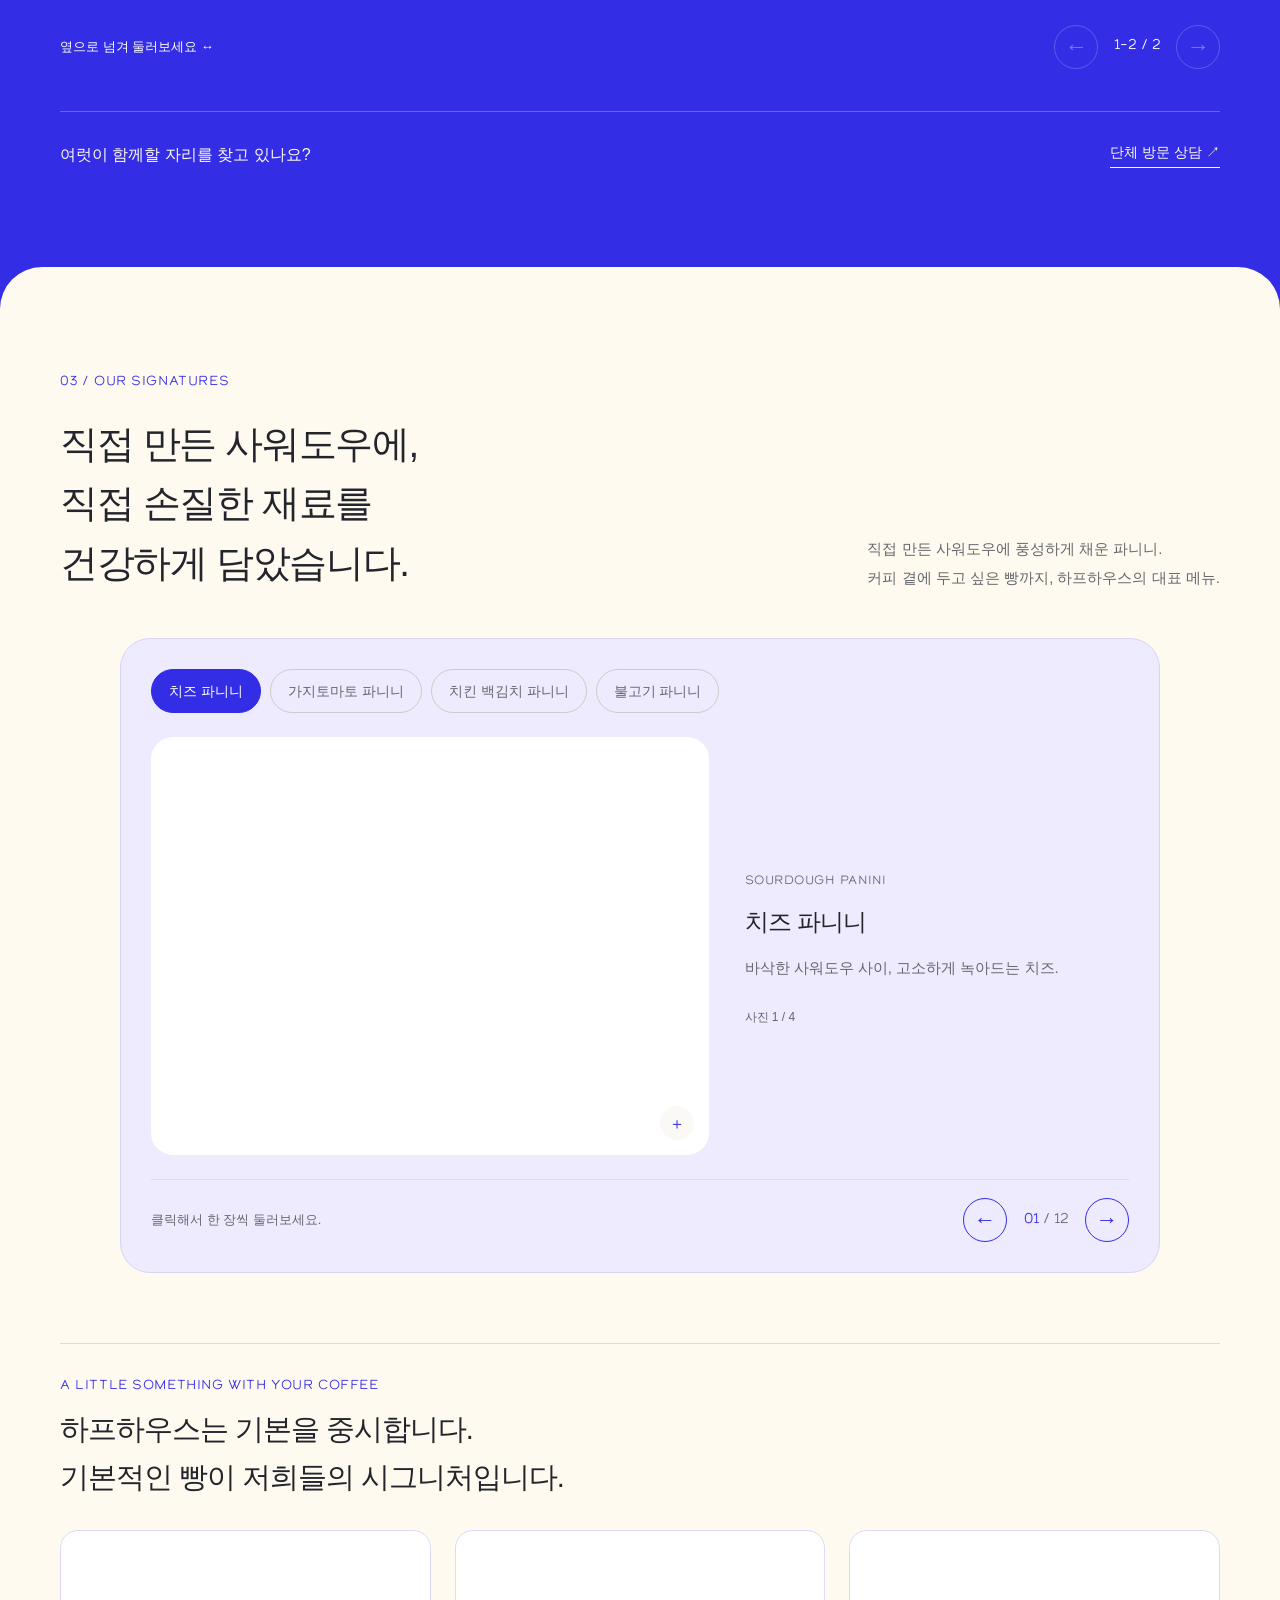
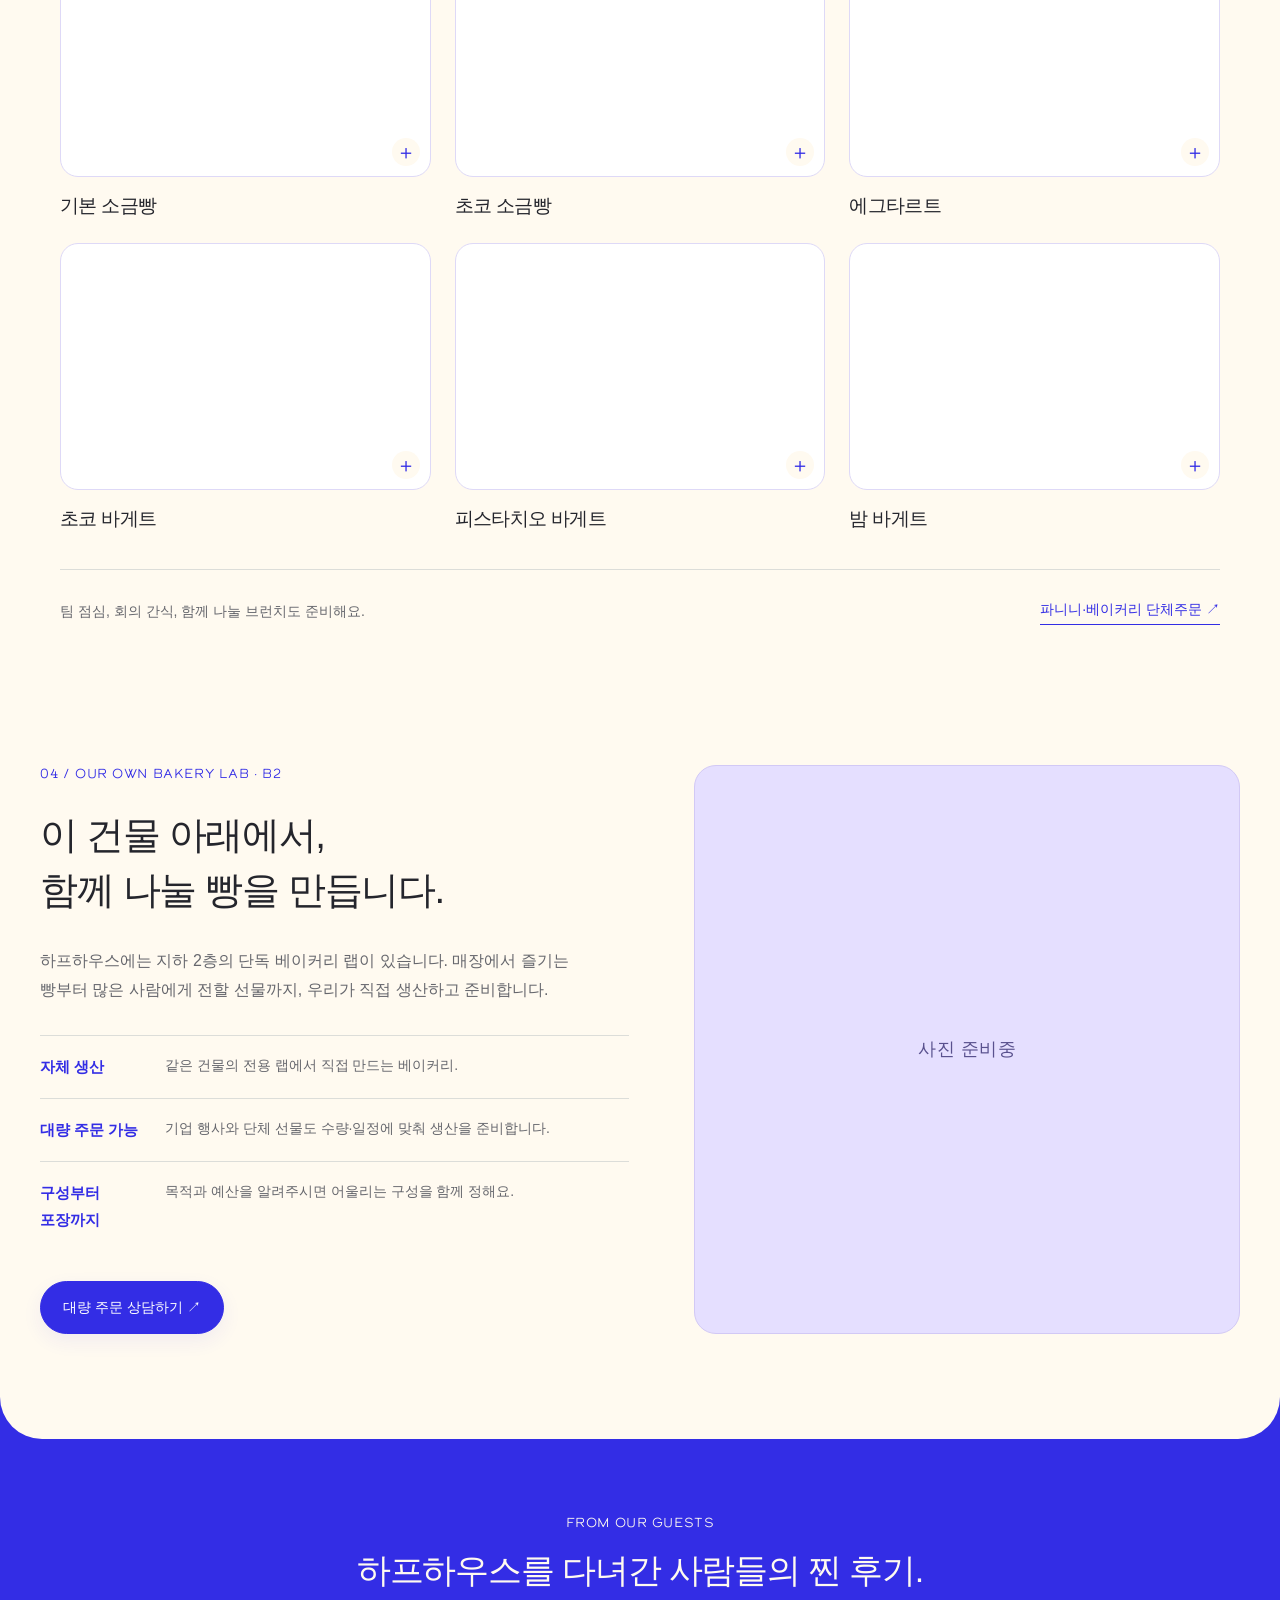
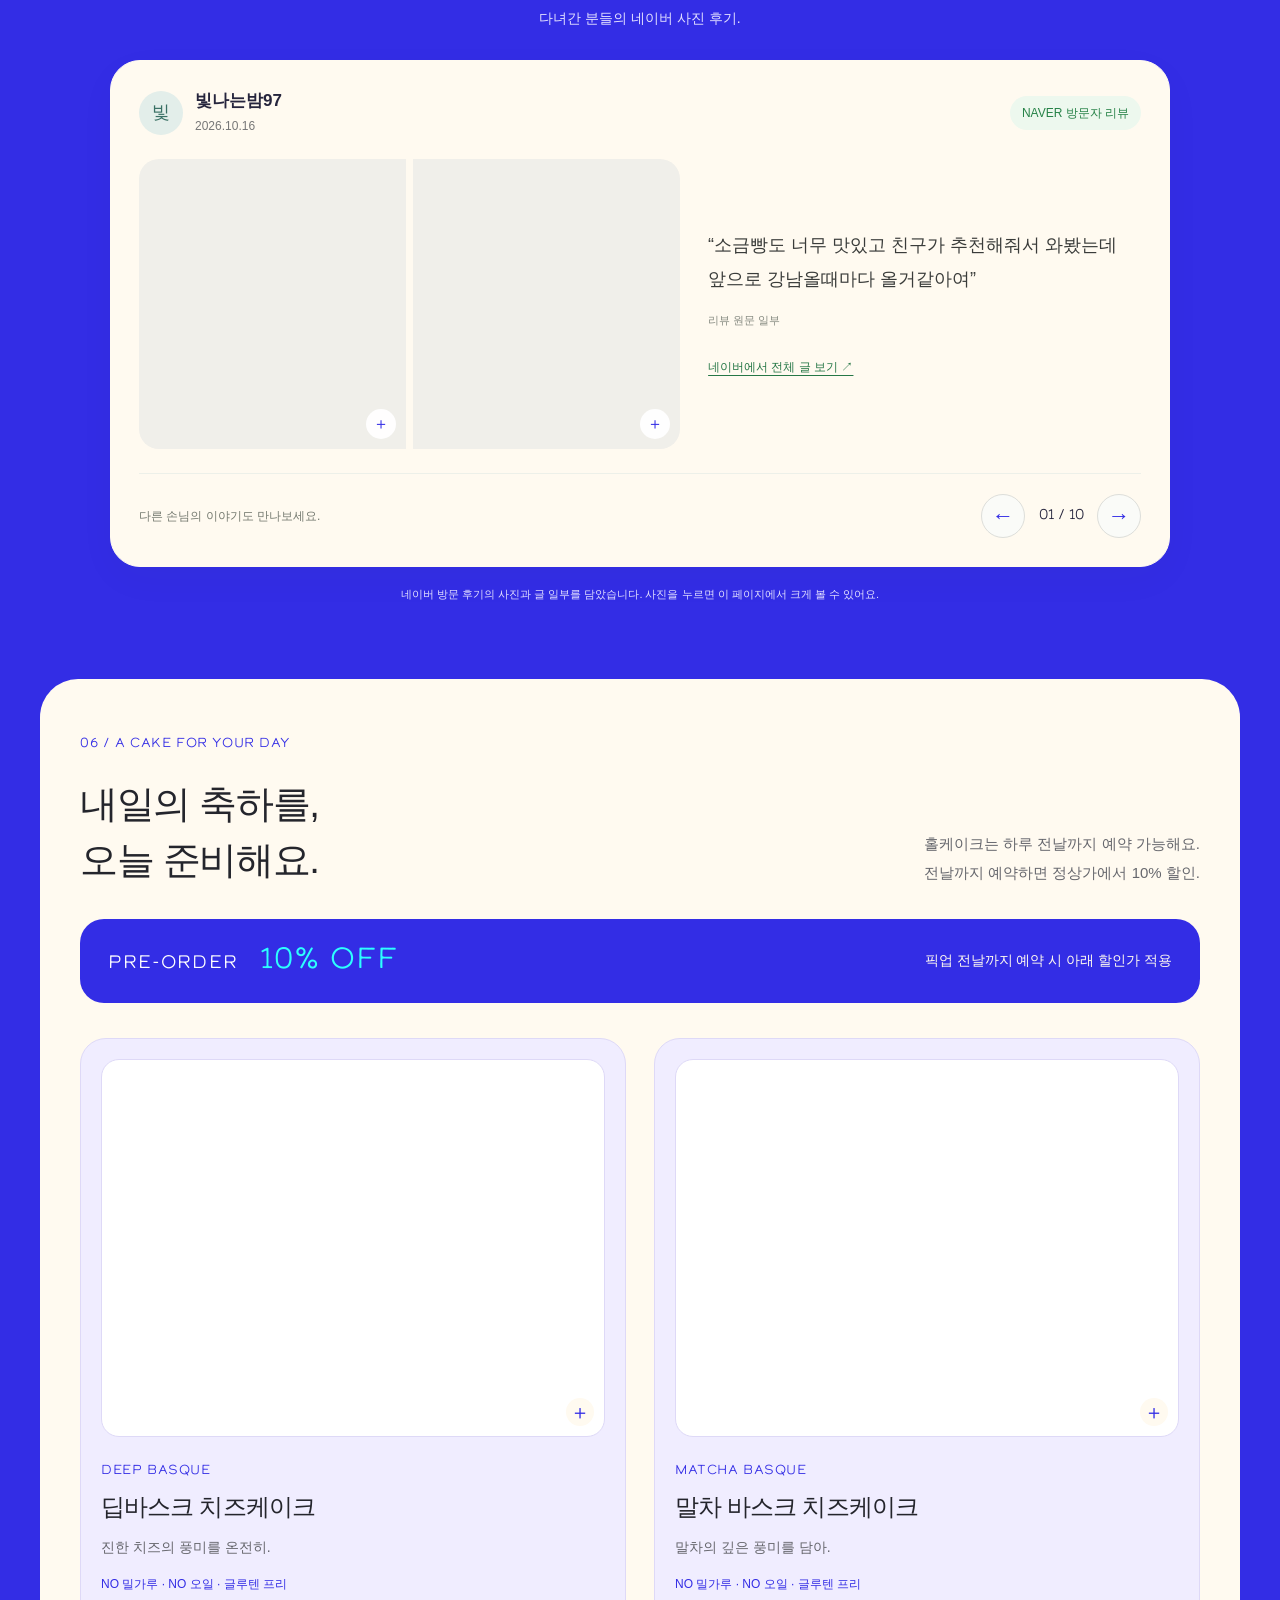
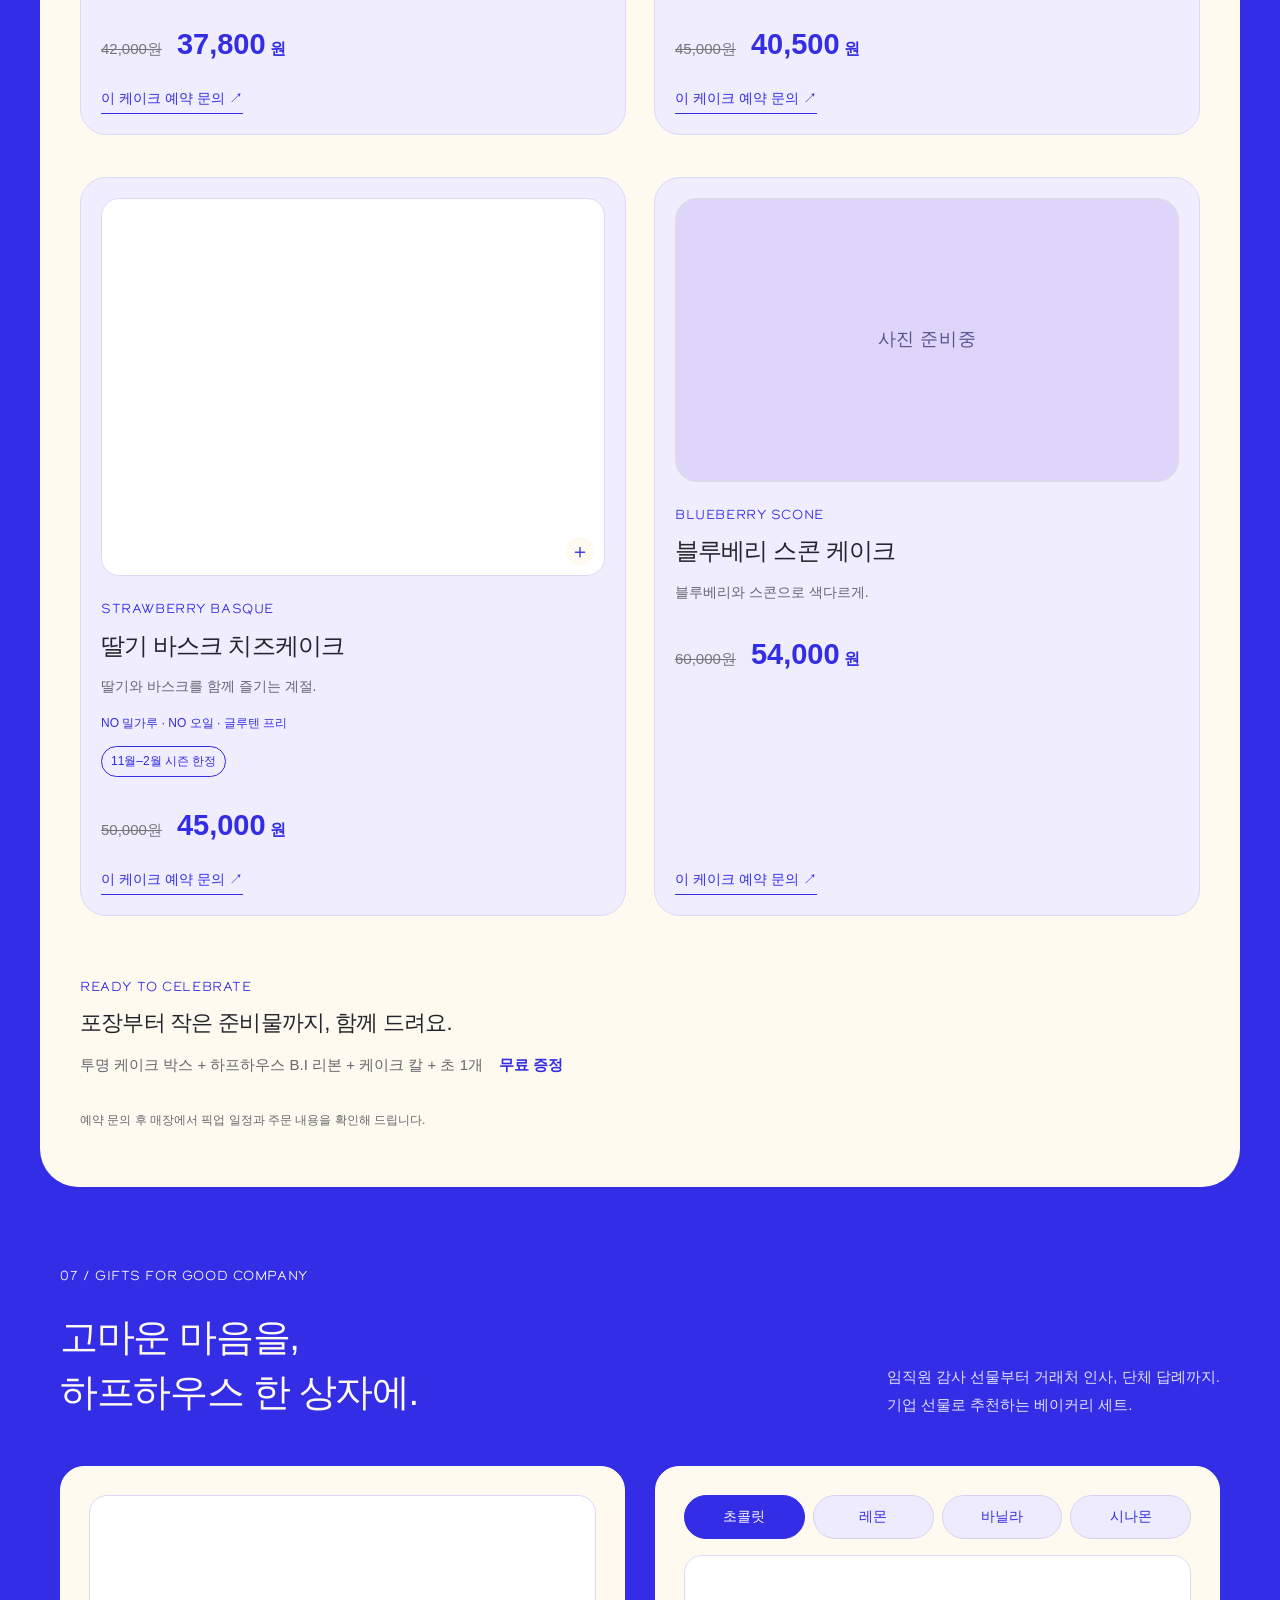
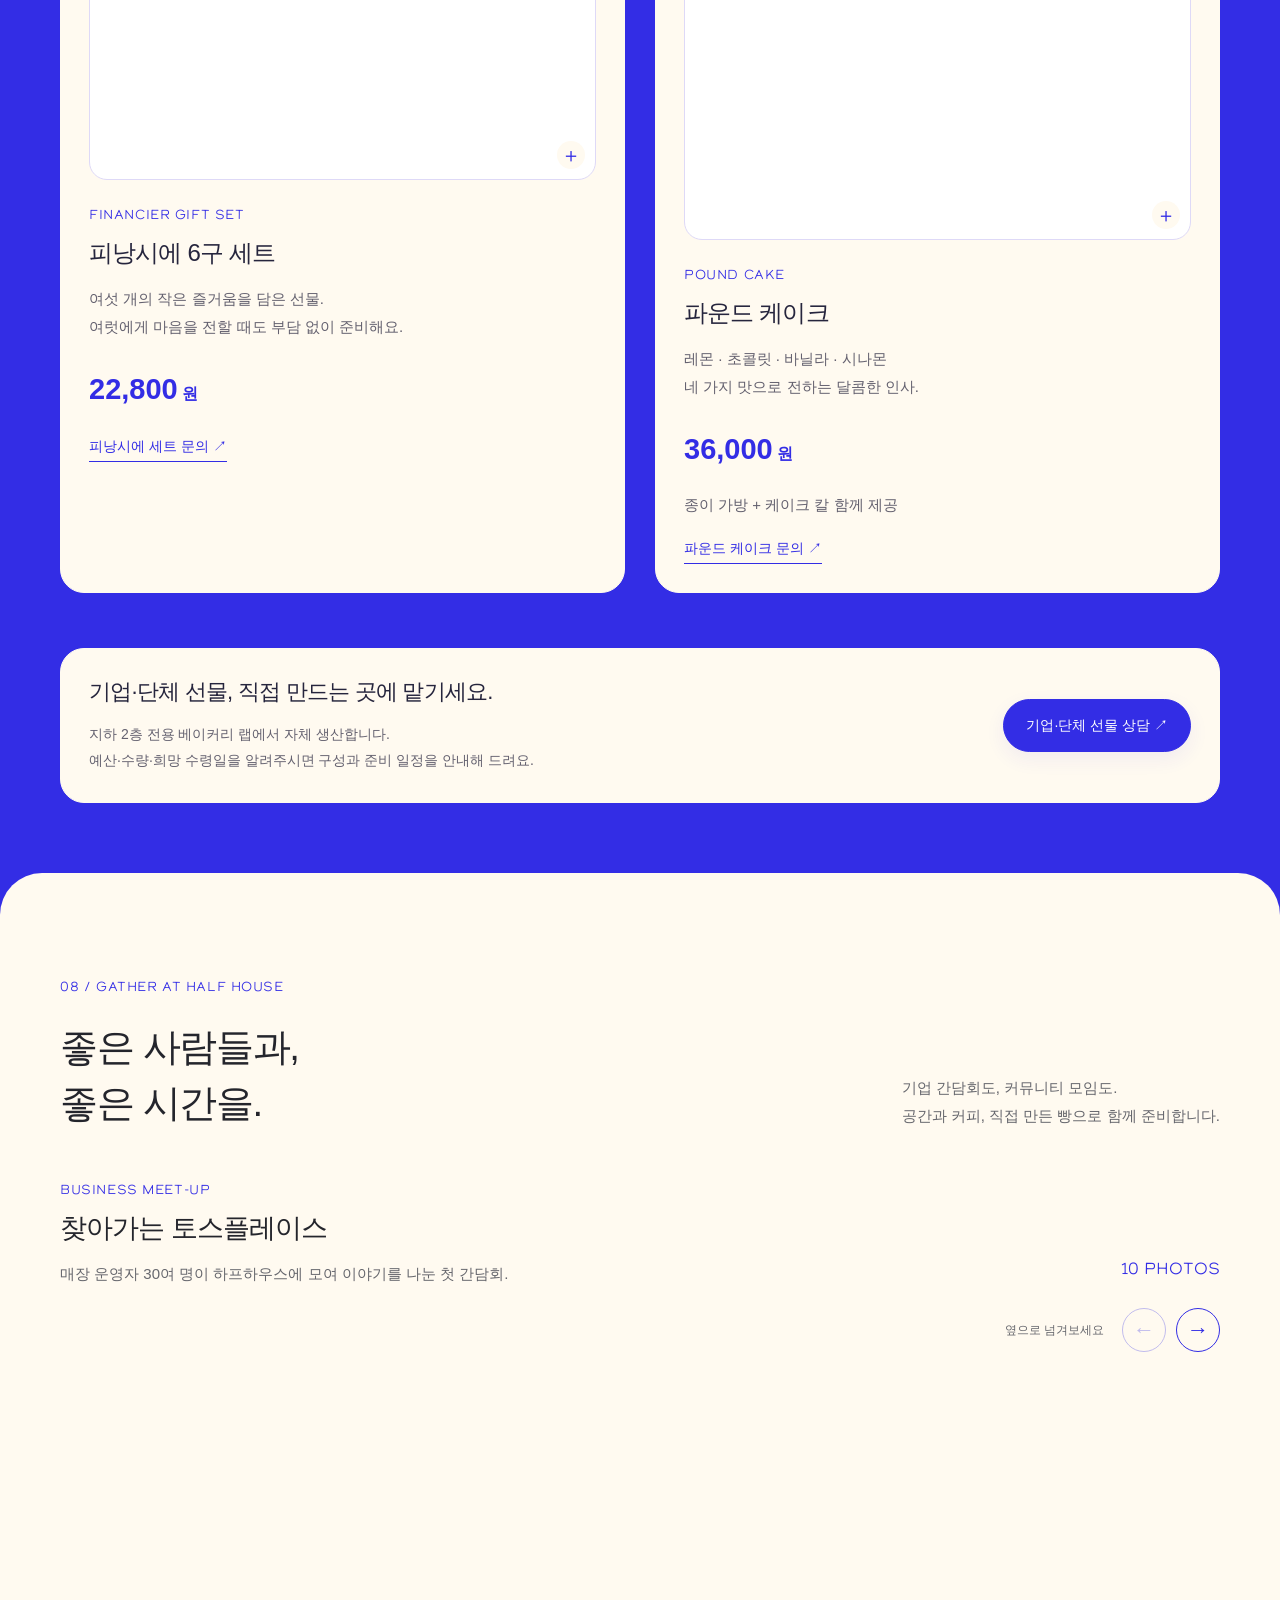
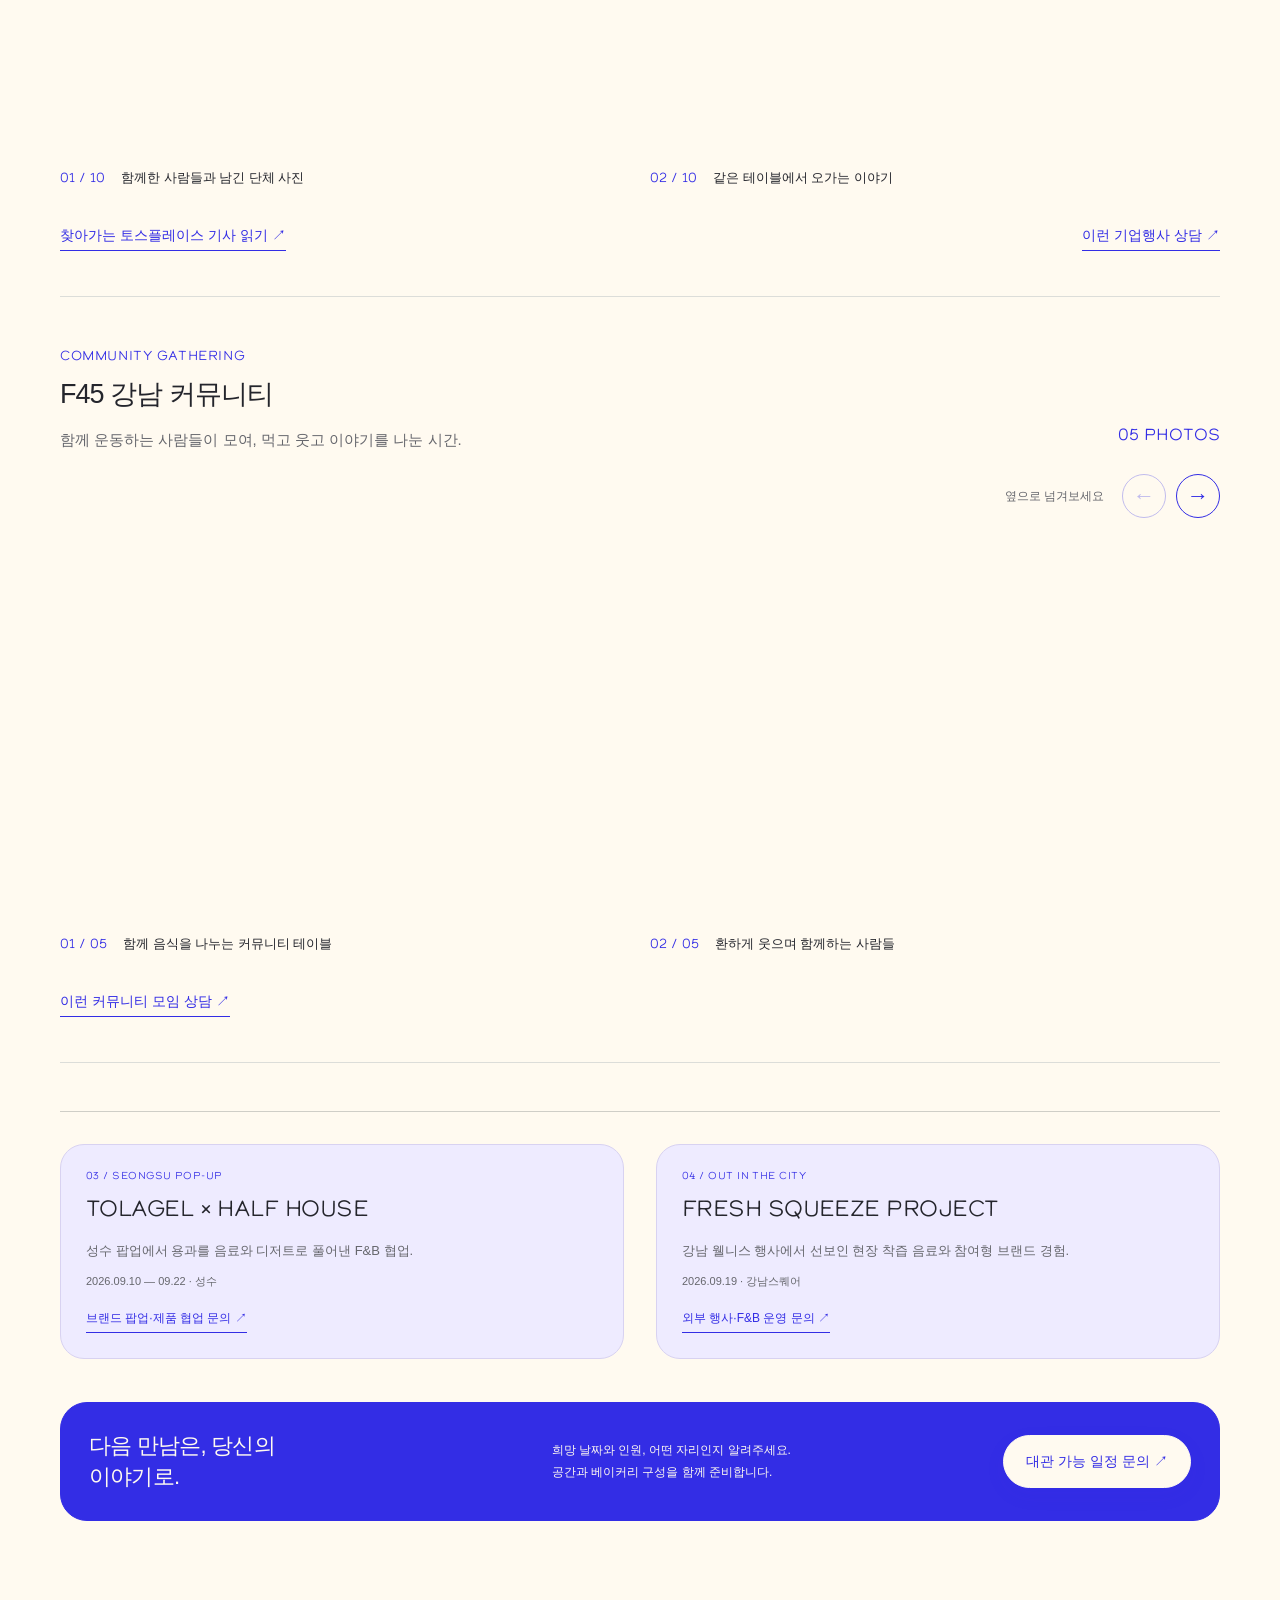
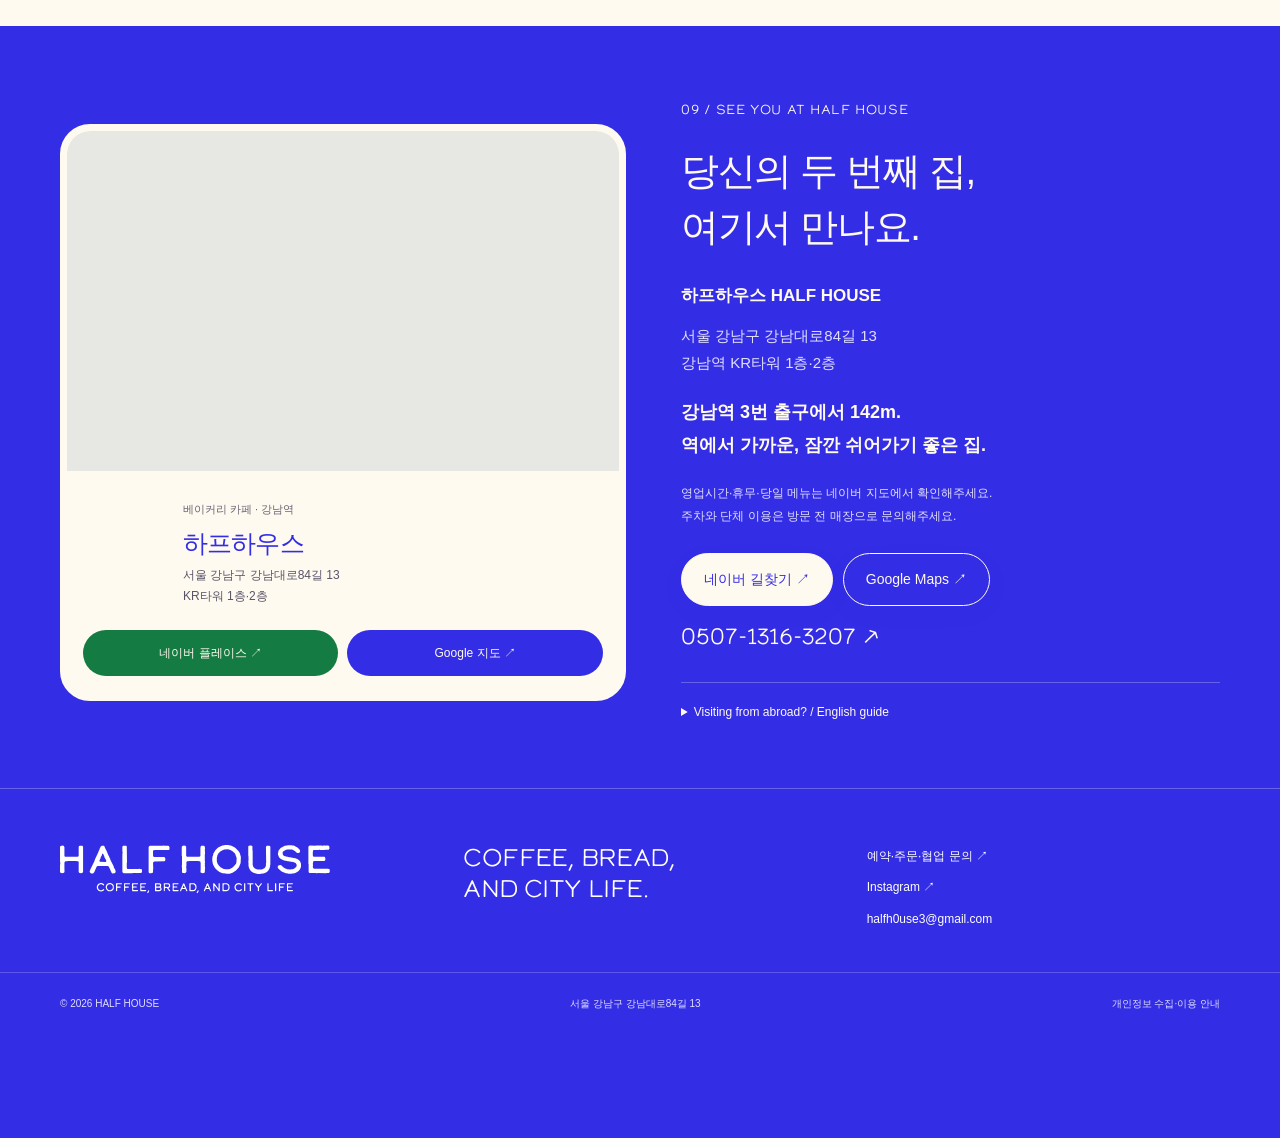
==== commit 0b430f2a: "Make space photos swipeable and refine service colors and pending photos" ====
--- a/halfhouse/index.html
+++ b/halfhouse/index.html
@@ -28,6 +28,8 @@
 <link rel="stylesheet" href="product-photos.css?v=20261103-1"/>
 <link rel="stylesheet" href="pound-selector.css?v=20261103-1"/>
 <script defer src="pound-selector.js?v=20261103-1"></script>
+<link rel="stylesheet" href="mobile-gallery.css?v=20261103-1"/>
+<script defer src="mobile-gallery.js?v=20261103-1"></script>
 </head>
 <body class="brand-renewal">
 <a class="skip" href="#main">본문으로 바로가기</a>
@@ -50,11 +52,11 @@
 </div></div></section>
 
 
-<section class="section space-section wrap blue-surface" id="space"><div class="section-heading"><div><p class="eyebrow">FIND YOUR FAVOURITE SPOT</p><h2>오늘은,<br/>어디에 앉을까요?</h2></div><p>혼자여도, 여럿이어도 편안하게.<br/>1층부터 2층, 야외까지 둘러보세요.<br/><small>사진을 누르면 크게 볼 수 있어요.</small></p></div><nav class="floor-links" aria-label="공간 바로가기"><a href="#space-first">1층 ↘</a><a href="#space-second">2층 · 사진 6장 ↘</a><a href="#space-outdoor">야외 ↘</a></nav><section class="floor-block" id="space-first" aria-labelledby="floor-first-title"><div class="floor-heading"><p class="eyebrow">01 / FIRST FLOOR</p><h3 id="floor-first-title">1층, 빵과 커피를 고르는 시간.</h3><p>유리창 너머의 일상을 보며, 오늘 먹을 빵을 골라보세요.</p></div><div class="space-gallery"><button type="button" class="space-gallery-tile" data-photo="assets/photos/hero-26.webp" data-caption="베이커리 진열 — 가까이에서 보고 고르는 오늘의 빵" aria-label="베이커리 진열 사진 크게 보기"><img src="assets/photos/hero-26-640.webp" srcset="assets/photos/hero-26-640.webp 640w, assets/photos/hero-26.webp 1600w" sizes="(max-width:600px) 90vw, (max-width:900px) 45vw, 30vw" loading="lazy" decoding="async" width="1600" height="1067" alt="베이커리 진열 — 가까이에서 보고 고르는 오늘의 빵"/><span><strong>베이커리 진열</strong><span>가까이에서 보고 고르는 오늘의 빵</span><b aria-hidden="true">＋</b></span></button><button type="button" class="space-gallery-tile" data-photo="assets/photos/space-35.webp" data-caption="1층 창가와 카운터 — 커피를 기다리는 시간도 편안하게" aria-label="1층 창가와 카운터 사진 크게 보기"><img src="assets/photos/space-35-640.webp" srcset="assets/photos/space-35-640.webp 640w, assets/photos/space-35.webp 1600w" sizes="(max-width:600px) 90vw, (max-width:900px) 45vw, 30vw" loading="lazy" decoding="async" width="1600" height="1067" alt="1층 창가와 카운터 — 커피를 기다리는 시간도 편안하게"/><span><strong>1층 창가와 카운터</strong><span>커피를 기다리는 시간도 편안하게</span><b aria-hidden="true">＋</b></span></button><button type="button" class="space-gallery-tile" data-photo="assets/photos/space-21.webp" data-caption="계단 옆 작은 테이블 — 가볍게 마주 앉아 쉬어가는 자리" aria-label="계단 옆 작은 테이블 사진 크게 보기"><img src="assets/photos/space-21-640.webp" srcset="assets/photos/space-21-640.webp 640w, assets/photos/space-21.webp 1600w" sizes="(max-width:600px) 90vw, (max-width:900px) 45vw, 30vw" loading="lazy" decoding="async" width="1600" height="1067" alt="계단 옆 작은 테이블 — 가볍게 마주 앉아 쉬어가는 자리"/><span><strong>계단 옆 작은 테이블</strong><span>가볍게 마주 앉아 쉬어가는 자리</span><b aria-hidden="true">＋</b></span></button></div></section><section class="floor-block" id="space-second" aria-labelledby="floor-second-title"><div class="floor-heading"><p class="eyebrow">02 / SECOND FLOOR</p><h3 id="floor-second-title">2층, 조금 더 머물고 싶은 자리.</h3><p>창가의 여유부터 함께 둘러앉는 테이블까지. 마음에 드는 자리를 찾아보세요.</p></div><div class="space-gallery"><button type="button" class="space-gallery-tile" data-photo="assets/photos/space-12.webp" data-caption="함께 앉는 큰 테이블 — 여럿이 마주 앉아 이야기 나누는 자리" aria-label="함께 앉는 큰 테이블 사진 크게 보기"><img src="assets/photos/space-12-640.webp" srcset="assets/photos/space-12-640.webp 640w, assets/photos/space-12.webp 1600w" sizes="(max-width:600px) 90vw, (max-width:900px) 45vw, 30vw" loading="lazy" decoding="async" width="1600" height="1067" alt="함께 앉는 큰 테이블 — 여럿이 마주 앉아 이야기 나누는 자리"/><span><strong>함께 앉는 큰 테이블</strong><span>여럿이 마주 앉아 이야기 나누는 자리</span><b aria-hidden="true">＋</b></span></button><button type="button" class="space-gallery-tile" data-photo="assets/photos/hero-16.webp" data-caption="안쪽 좌석 — 따뜻한 나무와 식물이 있는 한쪽 공간" aria-label="안쪽 좌석 사진 크게 보기"><img src="assets/photos/hero-16-640.webp" srcset="assets/photos/hero-16-640.webp 640w, assets/photos/hero-16.webp 1600w" sizes="(max-width:600px) 90vw, (max-width:900px) 45vw, 30vw" loading="lazy" decoding="async" width="1600" height="1067" alt="안쪽 좌석 — 따뜻한 나무와 식물이 있는 한쪽 공간"/><span><strong>안쪽 좌석</strong><span>따뜻한 나무와 식물이 있는 한쪽 공간</span><b aria-hidden="true">＋</b></span></button><button type="button" class="space-gallery-tile" data-photo="assets/photos/hero-19.webp" data-caption="길게 이어진 창가 — 혼자서도 편안하게 머무는 자리" aria-label="길게 이어진 창가 사진 크게 보기"><img src="assets/photos/hero-19-640.webp" srcset="assets/photos/hero-19-640.webp 640w, assets/photos/hero-19.webp 1600w" sizes="(max-width:600px) 90vw, (max-width:900px) 45vw, 30vw" loading="lazy" decoding="async" width="1600" height="1067" alt="길게 이어진 창가 — 혼자서도 편안하게 머무는 자리"/><span><strong>길게 이어진 창가</strong><span>혼자서도 편안하게 머무는 자리</span><b aria-hidden="true">＋</b></span></button><button type="button" class="space-gallery-tile" data-photo="assets/photos/hero-20.webp" data-caption="소파와 라운지 — 느긋하게 대화를 이어가는 공간" aria-label="소파와 라운지 사진 크게 보기"><img src="assets/photos/hero-20-640.webp" srcset="assets/photos/hero-20-640.webp 640w, assets/photos/hero-20.webp 1600w" sizes="(max-width:600px) 90vw, (max-width:900px) 45vw, 30vw" loading="lazy" decoding="async" width="1600" height="1067" alt="소파와 라운지 — 느긋하게 대화를 이어가는 공간"/><span><strong>소파와 라운지</strong><span>느긋하게 대화를 이어가는 공간</span><b aria-hidden="true">＋</b></span></button><button type="button" class="space-gallery-tile" data-photo="assets/photos/space-13.webp" data-caption="창가 쪽 테이블 — 통창 너머로 시선이 이어지는 자리" aria-label="창가 쪽 테이블 사진 크게 보기"><img src="assets/photos/space-13-640.webp" srcset="assets/photos/space-13-640.webp 640w, assets/photos/space-13.webp 1600w" sizes="(max-width:600px) 90vw, (max-width:900px) 45vw, 30vw" loading="lazy" decoding="async" width="1600" height="1067" alt="창가 쪽 테이블 — 통창 너머로 시선이 이어지는 자리"/><span><strong>창가 쪽 테이블</strong><span>통창 너머로 시선이 이어지는 자리</span><b aria-hidden="true">＋</b></span></button><button type="button" class="space-gallery-tile" data-photo="assets/photos/hero-22.webp" data-caption="2층에서 내려다본 풍경 — 1층 커피 바까지 이어지는 하프하우스" aria-label="2층에서 내려다본 풍경 사진 크게 보기"><img src="assets/photos/hero-22-640.webp" srcset="assets/photos/hero-22-640.webp 640w, assets/photos/hero-22.webp 1600w" sizes="(max-width:600px) 90vw, (max-width:900px) 45vw, 30vw" loading="lazy" decoding="async" width="1600" height="1067" alt="2층에서 내려다본 풍경 — 1층 커피 바까지 이어지는 하프하우스"/><span><strong>2층에서 내려다본 풍경</strong><span>1층 커피 바까지 이어지는 하프하우스</span><b aria-hidden="true">＋</b></span></button></div></section><section class="floor-block" id="space-outdoor" aria-labelledby="floor-outdoor-title"><div class="floor-heading"><p class="eyebrow">03 / OUTDOOR</p><h3 id="floor-outdoor-title">야외, 커피 한 잔의 여유.</h3><p>실내와는 또 다른 분위기. 바깥 공기와 함께 잠깐 쉬어가세요.</p></div><div class="space-gallery"><button type="button" class="space-gallery-tile" data-photo="assets/photos/hero-33.webp" data-caption="야외 테이블 — 입구 앞 테이블에서 즐기는 커피 한 잔" aria-label="야외 테이블 사진 크게 보기"><img src="assets/photos/hero-33-640.webp" srcset="assets/photos/hero-33-640.webp 640w, assets/photos/hero-33.webp 1600w" sizes="(max-width:600px) 90vw, (max-width:900px) 45vw, 30vw" loading="lazy" decoding="async" width="1600" height="1067" alt="야외 테이블 — 입구 앞 테이블에서 즐기는 커피 한 잔"/><span><strong>야외 테이블</strong><span>입구 앞 테이블에서 즐기는 커피 한 잔</span><b aria-hidden="true">＋</b></span></button><button type="button" class="space-gallery-tile" data-photo="assets/photos/hero-31.webp" data-caption="매장 입구와 외관 — 유리창 너머로 보이는 하프하우스" aria-label="매장 입구와 외관 사진 크게 보기"><img src="assets/photos/hero-31-640.webp" srcset="assets/photos/hero-31-640.webp 640w, assets/photos/hero-31.webp 1600w" sizes="(max-width:600px) 90vw, (max-width:900px) 45vw, 30vw" loading="lazy" decoding="async" width="1600" height="1067" alt="매장 입구와 외관 — 유리창 너머로 보이는 하프하우스"/><span><strong>매장 입구와 외관</strong><span>유리창 너머로 보이는 하프하우스</span><b aria-hidden="true">＋</b></span></button></div></section><div class="space-inquiry"><p>여럿이 함께할 자리를 찾고 있나요?</p><a class="text-link" href="inquiry.html?service=group">단체 방문 상담 ↗</a></div></section>
+<section class="section space-section wrap blue-surface" id="space"><div class="section-heading"><div><p class="eyebrow">FIND YOUR FAVOURITE SPOT</p><h2>오늘은,<br/>어디에 앉을까요?</h2></div><p>혼자여도, 여럿이어도 편안하게.<br/>1층부터 2층, 야외까지 둘러보세요.<br/><small>사진을 누르면 크게 볼 수 있어요.</small></p></div><nav class="floor-links" aria-label="공간 바로가기"><a href="#space-first">1층 ↘</a><a href="#space-second">2층 · 사진 6장 ↘</a><a href="#space-outdoor">야외 ↘</a></nav><section class="floor-block" id="space-first" aria-labelledby="floor-first-title"><div class="floor-heading"><p class="eyebrow">01 / FIRST FLOOR</p><h3 id="floor-first-title">1층, 빵과 커피를 고르는 시간.</h3><p>유리창 너머의 일상을 보며, 오늘 먹을 빵을 골라보세요.</p></div><div class="space-gallery" id="gallery-first" data-space-rail data-gallery="space-first" role="region" aria-label="1층 사진 3장" tabindex="0"><button type="button" class="space-gallery-tile" data-photo="assets/photos/hero-26.webp" data-caption="베이커리 진열 — 가까이에서 보고 고르는 오늘의 빵" aria-label="베이커리 진열 사진 크게 보기"><img src="assets/photos/hero-26-640.webp" srcset="assets/photos/hero-26-640.webp 640w, assets/photos/hero-26.webp 1600w" sizes="(max-width:600px) 80vw, 45vw" loading="lazy" decoding="async" width="1600" height="1067" alt="베이커리 진열 — 가까이에서 보고 고르는 오늘의 빵"/><span><strong>베이커리 진열</strong><span>가까이에서 보고 고르는 오늘의 빵</span><b aria-hidden="true">＋</b></span></button><button type="button" class="space-gallery-tile" data-photo="assets/photos/space-35.webp" data-caption="1층 창가와 카운터 — 커피를 기다리는 시간도 편안하게" aria-label="1층 창가와 카운터 사진 크게 보기"><img src="assets/photos/space-35-640.webp" srcset="assets/photos/space-35-640.webp 640w, assets/photos/space-35.webp 1600w" sizes="(max-width:600px) 80vw, 45vw" loading="lazy" decoding="async" width="1600" height="1067" alt="1층 창가와 카운터 — 커피를 기다리는 시간도 편안하게"/><span><strong>1층 창가와 카운터</strong><span>커피를 기다리는 시간도 편안하게</span><b aria-hidden="true">＋</b></span></button><button type="button" class="space-gallery-tile" data-photo="assets/photos/space-21.webp" data-caption="계단 옆 작은 테이블 — 가볍게 마주 앉아 쉬어가는 자리" aria-label="계단 옆 작은 테이블 사진 크게 보기"><img src="assets/photos/space-21-640.webp" srcset="assets/photos/space-21-640.webp 640w, assets/photos/space-21.webp 1600w" sizes="(max-width:600px) 80vw, 45vw" loading="lazy" decoding="async" width="1600" height="1067" alt="계단 옆 작은 테이블 — 가볍게 마주 앉아 쉬어가는 자리"/><span><strong>계단 옆 작은 테이블</strong><span>가볍게 마주 앉아 쉬어가는 자리</span><b aria-hidden="true">＋</b></span></button></div><div class="space-gallery-controls"><p>옆으로 넘겨 둘러보세요 ↔</p><div><button type="button" data-space-prev aria-controls="gallery-first" aria-label="1층 이전 사진" disabled>←</button><span class="space-gallery-count" data-space-count role="status" aria-live="polite">1 / 3</span><button type="button" data-space-next aria-controls="gallery-first" aria-label="1층 다음 사진">→</button></div></div></section><section class="floor-block" id="space-second" aria-labelledby="floor-second-title"><div class="floor-heading"><p class="eyebrow">02 / SECOND FLOOR</p><h3 id="floor-second-title">2층, 조금 더 머물고 싶은 자리.</h3><p>창가의 여유부터 함께 둘러앉는 테이블까지. 마음에 드는 자리를 찾아보세요.</p></div><div class="space-gallery" id="gallery-second" data-space-rail data-gallery="space-second" role="region" aria-label="2층 사진 6장" tabindex="0"><button type="button" class="space-gallery-tile" data-photo="assets/photos/space-12.webp" data-caption="함께 앉는 큰 테이블 — 여럿이 마주 앉아 이야기 나누는 자리" aria-label="함께 앉는 큰 테이블 사진 크게 보기"><img src="assets/photos/space-12-640.webp" srcset="assets/photos/space-12-640.webp 640w, assets/photos/space-12.webp 1600w" sizes="(max-width:600px) 80vw, 45vw" loading="lazy" decoding="async" width="1600" height="1067" alt="함께 앉는 큰 테이블 — 여럿이 마주 앉아 이야기 나누는 자리"/><span><strong>함께 앉는 큰 테이블</strong><span>여럿이 마주 앉아 이야기 나누는 자리</span><b aria-hidden="true">＋</b></span></button><button type="button" class="space-gallery-tile" data-photo="assets/photos/hero-16.webp" data-caption="안쪽 좌석 — 따뜻한 나무와 식물이 있는 한쪽 공간" aria-label="안쪽 좌석 사진 크게 보기"><img src="assets/photos/hero-16-640.webp" srcset="assets/photos/hero-16-640.webp 640w, assets/photos/hero-16.webp 1600w" sizes="(max-width:600px) 80vw, 45vw" loading="lazy" decoding="async" width="1600" height="1067" alt="안쪽 좌석 — 따뜻한 나무와 식물이 있는 한쪽 공간"/><span><strong>안쪽 좌석</strong><span>따뜻한 나무와 식물이 있는 한쪽 공간</span><b aria-hidden="true">＋</b></span></button><button type="button" class="space-gallery-tile" data-photo="assets/photos/hero-19.webp" data-caption="길게 이어진 창가 — 혼자서도 편안하게 머무는 자리" aria-label="길게 이어진 창가 사진 크게 보기"><img src="assets/photos/hero-19-640.webp" srcset="assets/photos/hero-19-640.webp 640w, assets/photos/hero-19.webp 1600w" sizes="(max-width:600px) 80vw, 45vw" loading="lazy" decoding="async" width="1600" height="1067" alt="길게 이어진 창가 — 혼자서도 편안하게 머무는 자리"/><span><strong>길게 이어진 창가</strong><span>혼자서도 편안하게 머무는 자리</span><b aria-hidden="true">＋</b></span></button><button type="button" class="space-gallery-tile" data-photo="assets/photos/hero-20.webp" data-caption="소파와 라운지 — 느긋하게 대화를 이어가는 공간" aria-label="소파와 라운지 사진 크게 보기"><img src="assets/photos/hero-20-640.webp" srcset="assets/photos/hero-20-640.webp 640w, assets/photos/hero-20.webp 1600w" sizes="(max-width:600px) 80vw, 45vw" loading="lazy" decoding="async" width="1600" height="1067" alt="소파와 라운지 — 느긋하게 대화를 이어가는 공간"/><span><strong>소파와 라운지</strong><span>느긋하게 대화를 이어가는 공간</span><b aria-hidden="true">＋</b></span></button><button type="button" class="space-gallery-tile" data-photo="assets/photos/space-13.webp" data-caption="창가 쪽 테이블 — 통창 너머로 시선이 이어지는 자리" aria-label="창가 쪽 테이블 사진 크게 보기"><img src="assets/photos/space-13-640.webp" srcset="assets/photos/space-13-640.webp 640w, assets/photos/space-13.webp 1600w" sizes="(max-width:600px) 80vw, 45vw" loading="lazy" decoding="async" width="1600" height="1067" alt="창가 쪽 테이블 — 통창 너머로 시선이 이어지는 자리"/><span><strong>창가 쪽 테이블</strong><span>통창 너머로 시선이 이어지는 자리</span><b aria-hidden="true">＋</b></span></button><button type="button" class="space-gallery-tile" data-photo="assets/photos/hero-22.webp" data-caption="2층에서 내려다본 풍경 — 1층 커피 바까지 이어지는 하프하우스" aria-label="2층에서 내려다본 풍경 사진 크게 보기"><img src="assets/photos/hero-22-640.webp" srcset="assets/photos/hero-22-640.webp 640w, assets/photos/hero-22.webp 1600w" sizes="(max-width:600px) 80vw, 45vw" loading="lazy" decoding="async" width="1600" height="1067" alt="2층에서 내려다본 풍경 — 1층 커피 바까지 이어지는 하프하우스"/><span><strong>2층에서 내려다본 풍경</strong><span>1층 커피 바까지 이어지는 하프하우스</span><b aria-hidden="true">＋</b></span></button></div><div class="space-gallery-controls"><p>옆으로 넘겨 둘러보세요 ↔</p><div><button type="button" data-space-prev aria-controls="gallery-second" aria-label="2층 이전 사진" disabled>←</button><span class="space-gallery-count" data-space-count role="status" aria-live="polite">1 / 6</span><button type="button" data-space-next aria-controls="gallery-second" aria-label="2층 다음 사진">→</button></div></div></section><section class="floor-block" id="space-outdoor" aria-labelledby="floor-outdoor-title"><div class="floor-heading"><p class="eyebrow">03 / OUTDOOR</p><h3 id="floor-outdoor-title">야외, 커피 한 잔의 여유.</h3><p>실내와는 또 다른 분위기. 바깥 공기와 함께 잠깐 쉬어가세요.</p></div><div class="space-gallery" id="gallery-outdoor" data-space-rail data-gallery="space-outdoor" role="region" aria-label="야외 사진 2장" tabindex="0"><button type="button" class="space-gallery-tile" data-photo="assets/photos/hero-33.webp" data-caption="야외 테이블 — 입구 앞 테이블에서 즐기는 커피 한 잔" aria-label="야외 테이블 사진 크게 보기"><img src="assets/photos/hero-33-640.webp" srcset="assets/photos/hero-33-640.webp 640w, assets/photos/hero-33.webp 1600w" sizes="(max-width:600px) 80vw, 45vw" loading="lazy" decoding="async" width="1600" height="1067" alt="야외 테이블 — 입구 앞 테이블에서 즐기는 커피 한 잔"/><span><strong>야외 테이블</strong><span>입구 앞 테이블에서 즐기는 커피 한 잔</span><b aria-hidden="true">＋</b></span></button><button type="button" class="space-gallery-tile" data-photo="assets/photos/hero-31.webp" data-caption="매장 입구와 외관 — 유리창 너머로 보이는 하프하우스" aria-label="매장 입구와 외관 사진 크게 보기"><img src="assets/photos/hero-31-640.webp" srcset="assets/photos/hero-31-640.webp 640w, assets/photos/hero-31.webp 1600w" sizes="(max-width:600px) 80vw, 45vw" loading="lazy" decoding="async" width="1600" height="1067" alt="매장 입구와 외관 — 유리창 너머로 보이는 하프하우스"/><span><strong>매장 입구와 외관</strong><span>유리창 너머로 보이는 하프하우스</span><b aria-hidden="true">＋</b></span></button></div><div class="space-gallery-controls"><p>옆으로 넘겨 둘러보세요 ↔</p><div><button type="button" data-space-prev aria-controls="gallery-outdoor" aria-label="야외 이전 사진" disabled>←</button><span class="space-gallery-count" data-space-count role="status" aria-live="polite">1 / 2</span><button type="button" data-space-next aria-controls="gallery-outdoor" aria-label="야외 다음 사진">→</button></div></div></section><div class="space-inquiry"><p>여럿이 함께할 자리를 찾고 있나요?</p><a class="text-link" href="inquiry.html?service=group">단체 방문 상담 ↗</a></div></section>
 <section class="section signature-section" id="menu"><div class="wrap"><div class="section-heading"><div><p class="eyebrow">03 / OUR SIGNATURES</p><h2>직접 만든 사워도우에,<br>직접 손질한 재료를<br>건강하게 담았습니다.</h2></div><p>직접 만든 사워도우에 풍성하게 채운 파니니.<br>커피 곁에 두고 싶은 빵까지, 하프하우스의 대표 메뉴.</p></div><div class="panini-carousel" role="region" aria-label="파니니 사진 12장" aria-roledescription="캐러셀"><div class="panini-choices" aria-label="파니니 종류 선택"><button type="button" data-panini-select="0" aria-pressed="true" aria-controls="panini-slides">치즈 파니니</button><button type="button" data-panini-select="4" aria-pressed="false" aria-controls="panini-slides">가지토마토 파니니</button><button type="button" data-panini-select="7" aria-pressed="false" aria-controls="panini-slides">치킨 백김치 파니니</button><button type="button" data-panini-select="10" aria-pressed="false" aria-controls="panini-slides">불고기 파니니</button></div><div class="panini-grid" id="panini-slides"><article class="panini-card" data-panini-group="cheese" aria-label="1 / 12 · 치즈 파니니"><button type="button" class="product-photo" data-gallery="panini" data-photo="assets/collection/panini-cheese-01.webp" data-caption="치즈 파니니 · 사진 1/4" aria-label="치즈 파니니 사진 1 크게 보기"><img src="assets/collection/panini-cheese-01.webp" width="1200" height="901" loading="lazy" decoding="async" alt="치즈 파니니 실제 제품 사진 1"/><span aria-hidden="true">＋</span></button><div class="product-copy"><p class="eyebrow">SOURDOUGH PANINI</p><h3>치즈 파니니</h3><p>바삭한 사워도우 사이, 고소하게 녹아드는 치즈.</p><small>사진 1 / 4</small></div></article><article class="panini-card" data-panini-group="cheese" aria-label="2 / 12 · 치즈 파니니" hidden><button type="button" class="product-photo" data-gallery="panini" data-photo="assets/collection/panini-cheese-02.webp" data-caption="치즈 파니니 · 사진 2/4" aria-label="치즈 파니니 사진 2 크게 보기"><img src="assets/collection/panini-cheese-02.webp" width="1200" height="901" loading="lazy" decoding="async" alt="치즈 파니니 실제 제품 사진 2"/><span aria-hidden="true">＋</span></button><div class="product-copy"><p class="eyebrow">SOURDOUGH PANINI</p><h3>치즈 파니니</h3><p>바삭한 사워도우 사이, 고소하게 녹아드는 치즈.</p><small>사진 2 / 4</small></div></article><article class="panini-card" data-panini-group="cheese" aria-label="3 / 12 · 치즈 파니니" hidden><button type="button" class="product-photo" data-gallery="panini" data-photo="assets/collection/panini-cheese-03.webp" data-caption="치즈 파니니 · 사진 3/4" aria-label="치즈 파니니 사진 3 크게 보기"><img src="assets/collection/panini-cheese-03.webp" width="1200" height="901" loading="lazy" decoding="async" alt="치즈 파니니 실제 제품 사진 3"/><span aria-hidden="true">＋</span></button><div class="product-copy"><p class="eyebrow">SOURDOUGH PANINI</p><h3>치즈 파니니</h3><p>바삭한 사워도우 사이, 고소하게 녹아드는 치즈.</p><small>사진 3 / 4</small></div></article><article class="panini-card" data-panini-group="cheese" aria-label="4 / 12 · 치즈 파니니" hidden><button type="button" class="product-photo" data-gallery="panini" data-photo="assets/collection/panini-cheese-04.webp" data-caption="치즈 파니니 · 사진 4/4" aria-label="치즈 파니니 사진 4 크게 보기"><img src="assets/collection/panini-cheese-04.webp" width="1200" height="901" loading="lazy" decoding="async" alt="치즈 파니니 실제 제품 사진 4"/><span aria-hidden="true">＋</span></button><div class="product-copy"><p class="eyebrow">SOURDOUGH PANINI</p><h3>치즈 파니니</h3><p>바삭한 사워도우 사이, 고소하게 녹아드는 치즈.</p><small>사진 4 / 4</small></div></article><article class="panini-card" data-panini-group="vegetable" aria-label="5 / 12 · 가지토마토 파니니" hidden><button type="button" class="product-photo" data-gallery="panini" data-photo="assets/collection/panini-vegetable-01.webp" data-caption="가지토마토 파니니 · 사진 1/3" aria-label="가지토마토 파니니 사진 1 크게 보기"><img src="assets/collection/panini-vegetable-01.webp" width="1200" height="900" loading="lazy" decoding="async" alt="가지토마토 파니니 실제 제품 사진 1"/><span aria-hidden="true">＋</span></button><div class="product-copy"><p class="eyebrow">SOURDOUGH PANINI</p><h3>가지토마토 파니니</h3><p>구운 가지와 토마토, 채소의 풍미를 한입 가득.</p><small>사진 1 / 3</small></div></article><article class="panini-card" data-panini-group="vegetable" aria-label="6 / 12 · 가지토마토 파니니" hidden><button type="button" class="product-photo" data-gallery="panini" data-photo="assets/collection/panini-vegetable-02.webp" data-caption="가지토마토 파니니 · 사진 2/3" aria-label="가지토마토 파니니 사진 2 크게 보기"><img src="assets/collection/panini-vegetable-02.webp" width="1200" height="900" loading="lazy" decoding="async" alt="가지토마토 파니니 실제 제품 사진 2"/><span aria-hidden="true">＋</span></button><div class="product-copy"><p class="eyebrow">SOURDOUGH PANINI</p><h3>가지토마토 파니니</h3><p>구운 가지와 토마토, 채소의 풍미를 한입 가득.</p><small>사진 2 / 3</small></div></article><article class="panini-card" data-panini-group="vegetable" aria-label="7 / 12 · 가지토마토 파니니" hidden><button type="button" class="product-photo" data-gallery="panini" data-photo="assets/collection/panini-vegetable-03.webp" data-caption="가지토마토 파니니 · 사진 3/3" aria-label="가지토마토 파니니 사진 3 크게 보기"><img src="assets/collection/panini-vegetable-03.webp" width="1200" height="900" loading="lazy" decoding="async" alt="가지토마토 파니니 실제 제품 사진 3"/><span aria-hidden="true">＋</span></button><div class="product-copy"><p class="eyebrow">SOURDOUGH PANINI</p><h3>가지토마토 파니니</h3><p>구운 가지와 토마토, 채소의 풍미를 한입 가득.</p><small>사진 3 / 3</small></div></article><article class="panini-card" data-panini-group="chicken" aria-label="8 / 12 · 치킨 백김치 파니니" hidden><button type="button" class="product-photo" data-gallery="panini" data-photo="assets/collection/panini-chicken-01.webp" data-caption="치킨 백김치 파니니 · 사진 1/3" aria-label="치킨 백김치 파니니 사진 1 크게 보기"><img src="assets/collection/panini-chicken-01.webp" width="1200" height="901" loading="lazy" decoding="async" alt="치킨 백김치 파니니 실제 제품 사진 1"/><span aria-hidden="true">＋</span></button><div class="product-copy"><p class="eyebrow">SOURDOUGH PANINI</p><h3>치킨 백김치 파니니</h3><p>담백한 치킨에 아삭한 백김치를 더한 조합.</p><small>사진 1 / 3</small></div></article><article class="panini-card" data-panini-group="chicken" aria-label="9 / 12 · 치킨 백김치 파니니" hidden><button type="button" class="product-photo" data-gallery="panini" data-photo="assets/collection/panini-chicken-02.webp" data-caption="치킨 백김치 파니니 · 사진 2/3" aria-label="치킨 백김치 파니니 사진 2 크게 보기"><img src="assets/collection/panini-chicken-02.webp" width="1200" height="902" loading="lazy" decoding="async" alt="치킨 백김치 파니니 실제 제품 사진 2"/><span aria-hidden="true">＋</span></button><div class="product-copy"><p class="eyebrow">SOURDOUGH PANINI</p><h3>치킨 백김치 파니니</h3><p>담백한 치킨에 아삭한 백김치를 더한 조합.</p><small>사진 2 / 3</small></div></article><article class="panini-card" data-panini-group="chicken" aria-label="10 / 12 · 치킨 백김치 파니니" hidden><button type="button" class="product-photo" data-gallery="panini" data-photo="assets/collection/panini-chicken-03.webp" data-caption="치킨 백김치 파니니 · 사진 3/3" aria-label="치킨 백김치 파니니 사진 3 크게 보기"><img src="assets/collection/panini-chicken-03.webp" width="1200" height="902" loading="lazy" decoding="async" alt="치킨 백김치 파니니 실제 제품 사진 3"/><span aria-hidden="true">＋</span></button><div class="product-copy"><p class="eyebrow">SOURDOUGH PANINI</p><h3>치킨 백김치 파니니</h3><p>담백한 치킨에 아삭한 백김치를 더한 조합.</p><small>사진 3 / 3</small></div></article><article class="panini-card" data-panini-group="bulgogi" aria-label="11 / 12 · 불고기 파니니" hidden><button type="button" class="product-photo" data-gallery="panini" data-photo="assets/collection/panini-bulgogi-01.webp" data-caption="불고기 파니니 · 사진 1/2" aria-label="불고기 파니니 사진 1 크게 보기"><img src="assets/collection/panini-bulgogi-01.webp" width="1200" height="901" loading="lazy" decoding="async" alt="불고기 파니니 실제 제품 사진 1"/><span aria-hidden="true">＋</span></button><div class="product-copy"><p class="eyebrow">SOURDOUGH PANINI</p><h3>불고기 파니니</h3><p>짭조름한 불고기와 치즈로 채운 든든한 한 끼.</p><small>사진 1 / 2</small></div></article><article class="panini-card" data-panini-group="bulgogi" aria-label="12 / 12 · 불고기 파니니" hidden><button type="button" class="product-photo" data-gallery="panini" data-photo="assets/collection/panini-bulgogi-02.webp" data-caption="불고기 파니니 · 사진 2/2" aria-label="불고기 파니니 사진 2 크게 보기"><img src="assets/collection/panini-bulgogi-02.webp" width="1200" height="901" loading="lazy" decoding="async" alt="불고기 파니니 실제 제품 사진 2"/><span aria-hidden="true">＋</span></button><div class="product-copy"><p class="eyebrow">SOURDOUGH PANINI</p><h3>불고기 파니니</h3><p>짭조름한 불고기와 치즈로 채운 든든한 한 끼.</p><small>사진 2 / 2</small></div></article></div><div class="panini-controls"><span>클릭해서 한 장씩 둘러보세요.</span><button type="button" id="panini-prev" aria-label="이전 파니니 사진" aria-controls="panini-slides">←</button><p id="panini-status" role="status" aria-live="polite" aria-atomic="true"><span>01</span> / 12</p><button type="button" id="panini-next" aria-label="다음 파니니 사진" aria-controls="panini-slides">→</button></div></div><div class="menu-subheading"><p class="eyebrow">A LITTLE SOMETHING WITH YOUR COFFEE</p><h3>하프하우스는 기본을 중시합니다.<br/>기본적인 빵이 저희들의 시그니처입니다.</h3></div><div class="bread-grid"><article class="bread-card"><button class="catalog-photo " type="button" data-gallery="bread" data-photo="assets/products-20261103/salt-bread.webp" data-caption="기본 소금빵" aria-label="기본 소금빵 사진 크게 보기"><img src="assets/products-20261103/salt-bread-640.webp" srcset="assets/products-20261103/salt-bread-640.webp 640w, assets/products-20261103/salt-bread.webp 1200w" sizes="(max-width:720px) 42vw, (max-width:1100px) 30vw, 380px" width="1200" height="800" loading="lazy" decoding="async" alt="하프하우스 기본 소금빵"/><span aria-hidden="true">＋</span></button><h3>기본 소금빵</h3></article><article class="bread-card"><button class="catalog-photo " type="button" data-gallery="bread" data-photo="assets/products-20261103/chocolate-salt-bread.webp" data-caption="초코 소금빵" aria-label="초코 소금빵 사진 크게 보기"><img src="assets/products-20261103/chocolate-salt-bread-640.webp" srcset="assets/products-20261103/chocolate-salt-bread-640.webp 640w, assets/products-20261103/chocolate-salt-bread.webp 1200w" sizes="(max-width:720px) 42vw, (max-width:1100px) 30vw, 380px" width="1200" height="800" loading="lazy" decoding="async" alt="하프하우스 초코 소금빵"/><span aria-hidden="true">＋</span></button><h3>초코 소금빵</h3></article><article class="bread-card"><button class="catalog-photo " type="button" data-gallery="bread" data-photo="assets/products-20261103/egg-tart.webp" data-caption="에그타르트" aria-label="에그타르트 사진 크게 보기"><img src="assets/products-20261103/egg-tart-640.webp" srcset="assets/products-20261103/egg-tart-640.webp 640w, assets/products-20261103/egg-tart.webp 1200w" sizes="(max-width:720px) 42vw, (max-width:1100px) 30vw, 380px" width="1200" height="1173" loading="lazy" decoding="async" alt="하프하우스 에그타르트"/><span aria-hidden="true">＋</span></button><h3>에그타르트</h3></article><article class="bread-card"><button class="catalog-photo " type="button" data-gallery="bread" data-photo="assets/products-20261103/chocolate-baguette.webp" data-caption="초코 바게트" aria-label="초코 바게트 사진 크게 보기"><img src="assets/products-20261103/chocolate-baguette-640.webp" srcset="assets/products-20261103/chocolate-baguette-640.webp 640w, assets/products-20261103/chocolate-baguette.webp 1200w" sizes="(max-width:720px) 42vw, (max-width:1100px) 30vw, 380px" width="1200" height="900" loading="lazy" decoding="async" alt="하프하우스 초코 바게트"/><span aria-hidden="true">＋</span></button><h3>초코 바게트</h3></article><article class="bread-card"><button class="catalog-photo " type="button" data-gallery="bread" data-photo="assets/products-20261103/pistachio-baguette.webp" data-caption="피스타치오 바게트" aria-label="피스타치오 바게트 사진 크게 보기"><img src="assets/products-20261103/pistachio-baguette-640.webp" srcset="assets/products-20261103/pistachio-baguette-640.webp 640w, assets/products-20261103/pistachio-baguette.webp 1200w" sizes="(max-width:720px) 42vw, (max-width:1100px) 30vw, 380px" width="1200" height="900" loading="lazy" decoding="async" alt="하프하우스 피스타치오 바게트"/><span aria-hidden="true">＋</span></button><h3>피스타치오 바게트</h3></article><article class="bread-card"><button class="catalog-photo " type="button" data-gallery="bread" data-photo="assets/products-20261103/chestnut-baguette.webp" data-caption="밤 바게트" aria-label="밤 바게트 사진 크게 보기"><img src="assets/products-20261103/chestnut-baguette-640.webp" srcset="assets/products-20261103/chestnut-baguette-640.webp 640w, assets/products-20261103/chestnut-baguette.webp 1200w" sizes="(max-width:720px) 42vw, (max-width:1100px) 30vw, 380px" width="1200" height="900" loading="lazy" decoding="async" alt="하프하우스 밤 바게트"/><span aria-hidden="true">＋</span></button><h3>밤 바게트</h3></article></div><div class="section-tail"><p>팀 점심, 회의 간식, 함께 나눌 브런치도 준비해요.</p><a class="text-link" href="inquiry.html?service=bulk&amp;product=panini" data-track="menu_bulk">파니니·베이커리 단체주문 ↗</a></div></div></section>
-<section class="section lab-section wrap" id="brand"><div class="lab-layout"><div><div class="section-heading"><div><p class="eyebrow">04 / OUR OWN BAKERY LAB · B2</p><h2>이 건물 아래에서,<br>함께 나눌 빵을 만듭니다.</h2></div><p></p></div><p class="lab-intro">하프하우스에는 지하 2층의 단독 베이커리 랩이 있습니다. 매장에서 즐기는 빵부터 많은 사람에게 전할 선물까지, 우리가 직접 생산하고 준비합니다.</p><div class="lab-points"><div><b>자체 생산</b><p>같은 건물의 전용 랩에서 직접 만드는 베이커리.</p></div><div><b>대량 주문 가능</b><p>기업 행사와 단체 선물도 수량·일정에 맞춰 생산을 준비합니다.</p></div><div><b>구성부터 포장까지</b><p>목적과 예산을 알려주시면 어울리는 구성을 함께 정해요.</p></div></div><a class="button" href="inquiry.html?service=bulk&amp;product=bakery" data-track="lab_bulk">대량 주문 상담하기 ↗</a></div><div class="lab-photo awaiting-photo" aria-hidden="true"></div></div></section>
+<section class="section lab-section wrap" id="brand"><div class="lab-layout"><div><div class="section-heading"><div><p class="eyebrow">04 / OUR OWN BAKERY LAB · B2</p><h2>이 건물 아래에서,<br>함께 나눌 빵을 만듭니다.</h2></div><p></p></div><p class="lab-intro">하프하우스에는 지하 2층의 단독 베이커리 랩이 있습니다. 매장에서 즐기는 빵부터 많은 사람에게 전할 선물까지, 우리가 직접 생산하고 준비합니다.</p><div class="lab-points"><div><b>자체 생산</b><p>같은 건물의 전용 랩에서 직접 만드는 베이커리.</p></div><div><b>대량 주문 가능</b><p>기업 행사와 단체 선물도 수량·일정에 맞춰 생산을 준비합니다.</p></div><div><b>구성부터 포장까지</b><p>목적과 예산을 알려주시면 어울리는 구성을 함께 정해요.</p></div></div><a class="button" href="inquiry.html?service=bulk&amp;product=bakery" data-track="lab_bulk">대량 주문 상담하기 ↗</a></div><div class="lab-photo awaiting-photo photo-pending" role="img" aria-label="베이커리 랩 사진 준비중"><span>사진 준비중</span></div></div></section>
 <section class="section real-reviews blue-surface" id="reviews"><div class="wrap"><div class="review-heading"><p class="eyebrow">FROM OUR GUESTS</p><h2>하프하우스를 다녀간 사람들의 찐 후기.</h2><p>다녀간 분들의 네이버 사진 후기.</p></div><div class="guest-book paper-panel" role="region" aria-roledescription="캐러셀" aria-label="네이버 사진 후기 10개"><div id="guest-pages"><article class="guest-page" data-review-slide aria-label="1 / 10 · 빛나는밤97님의 후기" ><header class="guest-author"><span class="guest-avatar" aria-hidden="true">빛</span><div><h3>빛나는밤97</h3><time>2026.10.16</time></div><span class="guest-naver">NAVER 방문자 리뷰</span></header><div class="guest-content"><div class="guest-photos"><button type="button" data-photo="assets/reviews/review-04-1.webp" data-gallery="review-0" data-caption="빛나는밤97님의 네이버 방문 후기 · 사진 1" aria-label="빛나는밤97님의 후기 사진 1 크게 보기"><img src="assets/reviews/review-04-1.webp" loading="lazy" decoding="async" alt="빛나는밤97님이 네이버 방문 후기에 올린 사진 1"/><span aria-hidden="true">＋</span></button><button type="button" data-photo="assets/reviews/review-04-2.webp" data-gallery="review-0" data-caption="빛나는밤97님의 네이버 방문 후기 · 사진 2" aria-label="빛나는밤97님의 후기 사진 2 크게 보기"><img src="assets/reviews/review-04-2.webp" loading="lazy" decoding="async" alt="빛나는밤97님이 네이버 방문 후기에 올린 사진 2"/><span aria-hidden="true">＋</span></button></div><div class="guest-copy"><blockquote>“소금빵도 너무 맛있고 친구가 추천해줘서 와봤는데 앞으로 강남올때마다 올거같아여”</blockquote><span class="guest-excerpt">리뷰 원문 일부</span><a href="https://map.naver.com/p/entry/place/2063685809?placePath=%2Freview%3FselectedReview%3D6ad20bfaa15c5335f6ce03df%26from%3Dmap%26fromPanelNum%3D1%26additionalHeight%3D76%26timestamp%3D202610302134%26locale%3Dko%26svcName%3Dmap_pcv5&amp;c=15.00,0,0,0,dh" target="_blank" rel="noopener noreferrer" aria-label="빛나는밤97님의 네이버 리뷰 전체 글 보기">네이버에서 전체 글 보기 ↗</a></div></div></article><article class="guest-page" data-review-slide aria-label="2 / 10 · lyb****님의 후기" hidden><header class="guest-author"><span class="guest-avatar" aria-hidden="true">l</span><div><h3>lyb****</h3><time>2026.10.16</time></div><span class="guest-naver">NAVER 방문자 리뷰</span></header><div class="guest-content"><div class="guest-photos"><button type="button" data-photo="assets/reviews/review-01-1.webp" data-gallery="review-1" data-caption="lyb****님의 네이버 방문 후기 · 사진 1" aria-label="lyb****님의 후기 사진 1 크게 보기"><img src="assets/reviews/review-01-1.webp" loading="lazy" decoding="async" alt="lyb****님이 네이버 방문 후기에 올린 사진 1"/><span aria-hidden="true">＋</span></button><button type="button" data-photo="assets/reviews/review-01-2.webp" data-gallery="review-1" data-caption="lyb****님의 네이버 방문 후기 · 사진 2" aria-label="lyb****님의 후기 사진 2 크게 보기"><img src="assets/reviews/review-01-2.webp" loading="lazy" decoding="async" alt="lyb****님이 네이버 방문 후기에 올린 사진 2"/><span aria-hidden="true">＋</span></button></div><div class="guest-copy"><blockquote>“불고기파니니 시켰는데 빵은 바삭하고 속은 간이 좋아서 맛있었어요!”</blockquote><span class="guest-excerpt">리뷰 원문 일부</span><a href="https://map.naver.com/p/entry/place/2063685809?placePath=%2Freview%3FselectedReview%3D6ad1de23ab674d8213c96a8a%26from%3Dmap%26fromPanelNum%3D1%26additionalHeight%3D76%26timestamp%3D202610302131%26locale%3Dko%26svcName%3Dmap_pcv5&amp;c=15.00,0,0,0,dh" target="_blank" rel="noopener noreferrer" aria-label="lyb****님의 네이버 리뷰 전체 글 보기">네이버에서 전체 글 보기 ↗</a></div></div></article><article class="guest-page" data-review-slide aria-label="3 / 10 · Lansuuny님의 후기" hidden><header class="guest-author"><span class="guest-avatar" aria-hidden="true">L</span><div><h3>Lansuuny</h3><time>2026.10.27</time></div><span class="guest-naver">NAVER 방문자 리뷰</span></header><div class="guest-content"><div class="guest-photos"><button type="button" data-photo="assets/reviews/review-02-1.webp" data-gallery="review-2" data-caption="Lansuuny님의 네이버 방문 후기 · 사진 1" aria-label="Lansuuny님의 후기 사진 1 크게 보기"><img src="assets/reviews/review-02-1.webp" loading="lazy" decoding="async" alt="Lansuuny님이 네이버 방문 후기에 올린 사진 1"/><span aria-hidden="true">＋</span></button><button type="button" data-photo="assets/reviews/review-02-2.webp" data-gallery="review-2" data-caption="Lansuuny님의 네이버 방문 후기 · 사진 2" aria-label="Lansuuny님의 후기 사진 2 크게 보기"><img src="assets/reviews/review-02-2.webp" loading="lazy" decoding="async" alt="Lansuuny님이 네이버 방문 후기에 올린 사진 2"/><span aria-hidden="true">＋</span></button></div><div class="guest-copy"><blockquote>“회사 바로 앞에 있는 카페라 점심 먹고 가끔 들르거나 한적한 시간에 여유롭게 커피 마시러 오기 좋은 곳이에요~”</blockquote><span class="guest-excerpt">리뷰 원문 일부</span><a href="https://map.naver.com/p/entry/place/2063685809?placePath=%2Freview%3FselectedReview%3D6ae023a679f8cc2efb889ed1%26from%3Dmap%26fromPanelNum%3D1%26additionalHeight%3D76%26timestamp%3D202610302133%26locale%3Dko%26svcName%3Dmap_pcv5&amp;c=15.00,0,0,0,dh" target="_blank" rel="noopener noreferrer" aria-label="Lansuuny님의 네이버 리뷰 전체 글 보기">네이버에서 전체 글 보기 ↗</a></div></div></article><article class="guest-page" data-review-slide aria-label="4 / 10 · 조유진85님의 후기" hidden><header class="guest-author"><span class="guest-avatar" aria-hidden="true">조</span><div><h3>조유진85</h3><time>2026.10.25</time></div><span class="guest-naver">NAVER 방문자 리뷰</span></header><div class="guest-content"><div class="guest-photos"><button type="button" data-photo="assets/reviews/review-03-1.webp" data-gallery="review-3" data-caption="조유진85님의 네이버 방문 후기 · 사진 1" aria-label="조유진85님의 후기 사진 1 크게 보기"><img src="assets/reviews/review-03-1.webp" loading="lazy" decoding="async" alt="조유진85님이 네이버 방문 후기에 올린 사진 1"/><span aria-hidden="true">＋</span></button><button type="button" data-photo="assets/reviews/review-03-2.webp" data-gallery="review-3" data-caption="조유진85님의 네이버 방문 후기 · 사진 2" aria-label="조유진85님의 후기 사진 2 크게 보기"><img src="assets/reviews/review-03-2.webp" loading="lazy" decoding="async" alt="조유진85님이 네이버 방문 후기에 올린 사진 2"/><span aria-hidden="true">＋</span></button></div><div class="guest-copy"><blockquote>“브런치 먹을겸 파니니 샌드위치 먹으러 왔는데 너무 맛있고 배부르게 먹었어요~”</blockquote><span class="guest-excerpt">리뷰 원문 일부</span><a href="https://map.naver.com/p/entry/place/2063685809?placePath=%2Freview%3FselectedReview%3D6add89239281251551df54db%26from%3Dmap%26fromPanelNum%3D1%26additionalHeight%3D76%26timestamp%3D202610302134%26locale%3Dko%26svcName%3Dmap_pcv5&amp;c=15.00,0,0,0,dh" target="_blank" rel="noopener noreferrer" aria-label="조유진85님의 네이버 리뷰 전체 글 보기">네이버에서 전체 글 보기 ↗</a></div></div></article><article class="guest-page" data-review-slide aria-label="5 / 10 · 어린왕자의 소행성님의 후기" hidden><header class="guest-author"><span class="guest-avatar" aria-hidden="true">어</span><div><h3>어린왕자의 소행성</h3><time>2026.10.25</time></div><span class="guest-naver">NAVER 방문자 리뷰</span></header><div class="guest-content"><div class="guest-photos"><button type="button" data-photo="assets/reviews/review-05-1.webp" data-gallery="review-4" data-caption="어린왕자의 소행성님의 네이버 방문 후기 · 사진 1" aria-label="어린왕자의 소행성님의 후기 사진 1 크게 보기"><img src="assets/reviews/review-05-1.webp" loading="lazy" decoding="async" alt="어린왕자의 소행성님이 네이버 방문 후기에 올린 사진 1"/><span aria-hidden="true">＋</span></button><button type="button" data-photo="assets/reviews/review-05-2.webp" data-gallery="review-4" data-caption="어린왕자의 소행성님의 네이버 방문 후기 · 사진 2" aria-label="어린왕자의 소행성님의 후기 사진 2 크게 보기"><img src="assets/reviews/review-05-2.webp" loading="lazy" decoding="async" alt="어린왕자의 소행성님이 네이버 방문 후기에 올린 사진 2"/><span aria-hidden="true">＋</span></button></div><div class="guest-copy"><blockquote>“분위기 좋고 엄청 넓고 예쁜 카페예요!! 혼자 와서 시간 보내기 좋은 곳입니당 ㅎㅎ”</blockquote><span class="guest-excerpt">리뷰 원문 일부</span><a href="https://map.naver.com/p/entry/place/2063685809?placePath=%2Freview%3FselectedReview%3D6add7ad6dfa2e4fc590a15ed%26from%3Dmap%26fromPanelNum%3D1%26additionalHeight%3D76%26timestamp%3D202610302134%26locale%3Dko%26svcName%3Dmap_pcv5&amp;c=15.00,0,0,0,dh" target="_blank" rel="noopener noreferrer" aria-label="어린왕자의 소행성님의 네이버 리뷰 전체 글 보기">네이버에서 전체 글 보기 ↗</a></div></div></article><article class="guest-page" data-review-slide aria-label="6 / 10 · soho57님의 후기" hidden><header class="guest-author"><span class="guest-avatar" aria-hidden="true">s</span><div><h3>soho57</h3><time>2026.10.01</time></div><span class="guest-naver">NAVER 방문자 리뷰</span></header><div class="guest-content"><div class="guest-photos"><button type="button" data-photo="assets/reviews/review-06-1.webp" data-gallery="review-5" data-caption="soho57님의 네이버 방문 후기 · 사진 1" aria-label="soho57님의 후기 사진 1 크게 보기"><img src="assets/reviews/review-06-1.webp" loading="lazy" decoding="async" alt="soho57님이 네이버 방문 후기에 올린 사진 1"/><span aria-hidden="true">＋</span></button><button type="button" data-photo="assets/reviews/review-06-2.webp" data-gallery="review-5" data-caption="soho57님의 네이버 방문 후기 · 사진 2" aria-label="soho57님의 후기 사진 2 크게 보기"><img src="assets/reviews/review-06-2.webp" loading="lazy" decoding="async" alt="soho57님이 네이버 방문 후기에 올린 사진 2"/><span aria-hidden="true">＋</span></button></div><div class="guest-copy"><blockquote>“치킨 파니니 안에 백김치? 같은 것이 치킨과 잘 어울리고 무엇보다 분위기가 좋아여.”</blockquote><span class="guest-excerpt">리뷰 원문 일부</span><a href="https://map.naver.com/p/entry/place/2063685809?placePath=%2Freview%3FselectedReview%3D6abe56f7dcdf624353907d54%26from%3Dmap%26fromPanelNum%3D1%26additionalHeight%3D76%26timestamp%3D202610302134%26locale%3Dko%26svcName%3Dmap_pcv5&amp;c=15.00,0,0,0,dh" target="_blank" rel="noopener noreferrer" aria-label="soho57님의 네이버 리뷰 전체 글 보기">네이버에서 전체 글 보기 ↗</a></div></div></article><article class="guest-page" data-review-slide aria-label="7 / 10 · 먀잉님의 후기" hidden><header class="guest-author"><span class="guest-avatar" aria-hidden="true">먀</span><div><h3>먀잉</h3><time>2026.10.30</time></div><span class="guest-naver">NAVER 방문자 리뷰</span></header><div class="guest-content"><div class="guest-photos"><button type="button" data-photo="assets/reviews/review-07-1.webp" data-gallery="review-6" data-caption="먀잉님의 네이버 방문 후기 · 사진 1" aria-label="먀잉님의 후기 사진 1 크게 보기"><img src="assets/reviews/review-07-1.webp" loading="lazy" decoding="async" alt="먀잉님이 네이버 방문 후기에 올린 사진 1"/><span aria-hidden="true">＋</span></button><button type="button" data-photo="assets/reviews/review-07-2.webp" data-gallery="review-6" data-caption="먀잉님의 네이버 방문 후기 · 사진 2" aria-label="먀잉님의 후기 사진 2 크게 보기"><img src="assets/reviews/review-07-2.webp" loading="lazy" decoding="async" alt="먀잉님이 네이버 방문 후기에 올린 사진 2"/><span aria-hidden="true">＋</span></button></div><div class="guest-copy"><blockquote>“매장도 넓고 조용해서 집중하기 너무 좋아요 !!!”</blockquote><span class="guest-excerpt">리뷰 원문 일부</span><a href="https://map.naver.com/p/entry/place/2063685809?placePath=%2Freview%3FselectedReview%3D6ae46b9ebfbaa1b35b796581%26from%3Dmap%26fromPanelNum%3D1%26additionalHeight%3D76%26timestamp%3D202610302134%26locale%3Dko%26svcName%3Dmap_pcv5&amp;c=15.00,0,0,0,dh" target="_blank" rel="noopener noreferrer" aria-label="먀잉님의 네이버 리뷰 전체 글 보기">네이버에서 전체 글 보기 ↗</a></div></div></article><article class="guest-page" data-review-slide aria-label="8 / 10 · 박채연837님의 후기" hidden><header class="guest-author"><span class="guest-avatar" aria-hidden="true">박</span><div><h3>박채연837</h3><time>2026.10.20</time></div><span class="guest-naver">NAVER 방문자 리뷰</span></header><div class="guest-content"><div class="guest-photos"><button type="button" data-photo="assets/reviews/review-08-1.webp" data-gallery="review-7" data-caption="박채연837님의 네이버 방문 후기 · 사진 1" aria-label="박채연837님의 후기 사진 1 크게 보기"><img src="assets/reviews/review-08-1.webp" loading="lazy" decoding="async" alt="박채연837님이 네이버 방문 후기에 올린 사진 1"/><span aria-hidden="true">＋</span></button><button type="button" data-photo="assets/reviews/review-08-2.webp" data-gallery="review-7" data-caption="박채연837님의 네이버 방문 후기 · 사진 2" aria-label="박채연837님의 후기 사진 2 크게 보기"><img src="assets/reviews/review-08-2.webp" loading="lazy" decoding="async" alt="박채연837님이 네이버 방문 후기에 올린 사진 2"/><span aria-hidden="true">＋</span></button></div><div class="guest-copy"><blockquote>“카공할만한 카페 찾고 있었는데, 네이버에서 이런 보물 같은 곳을 발견해서 너무 행복하네요☺️”</blockquote><span class="guest-excerpt">리뷰 원문 일부</span><a href="https://map.naver.com/p/entry/place/2063685809?placePath=%2Freview%3FselectedReview%3D6ad73c808820997fa9953c61%26from%3Dmap%26fromPanelNum%3D1%26additionalHeight%3D76%26timestamp%3D202610302134%26locale%3Dko%26svcName%3Dmap_pcv5&amp;c=15.00,0,0,0,dh" target="_blank" rel="noopener noreferrer" aria-label="박채연837님의 네이버 리뷰 전체 글 보기">네이버에서 전체 글 보기 ↗</a></div></div></article><article class="guest-page" data-review-slide aria-label="9 / 10 · 별12님의 후기" hidden><header class="guest-author"><span class="guest-avatar" aria-hidden="true">별</span><div><h3>별12</h3><time>2026.10.29</time></div><span class="guest-naver">NAVER 방문자 리뷰</span></header><div class="guest-content"><div class="guest-photos"><button type="button" data-photo="assets/reviews/review-09-1.webp" data-gallery="review-8" data-caption="별12님의 네이버 방문 후기 · 사진 1" aria-label="별12님의 후기 사진 1 크게 보기"><img src="assets/reviews/review-09-1.webp" loading="lazy" decoding="async" alt="별12님이 네이버 방문 후기에 올린 사진 1"/><span aria-hidden="true">＋</span></button><button type="button" data-photo="assets/reviews/review-09-2.webp" data-gallery="review-8" data-caption="별12님의 네이버 방문 후기 · 사진 2" aria-label="별12님의 후기 사진 2 크게 보기"><img src="assets/reviews/review-09-2.webp" loading="lazy" decoding="async" alt="별12님이 네이버 방문 후기에 올린 사진 2"/><span aria-hidden="true">＋</span></button></div><div class="guest-copy"><blockquote>“꾸덕 말차 치즈케이크, 불고기 치즈 믹스 든든 파니니까지 든든 빵빵 카페 힐링 하고 왔으요 😘”</blockquote><span class="guest-excerpt">리뷰 원문 일부</span><a href="https://map.naver.com/p/entry/place/2063685809?placePath=%2Freview%3FselectedReview%3D6ae31a7ce9befd8a79defc2d%26from%3Dmap%26fromPanelNum%3D1%26additionalHeight%3D76%26timestamp%3D202610302134%26locale%3Dko%26svcName%3Dmap_pcv5&amp;c=15.00,0,0,0,dh" target="_blank" rel="noopener noreferrer" aria-label="별12님의 네이버 리뷰 전체 글 보기">네이버에서 전체 글 보기 ↗</a></div></div></article><article class="guest-page" data-review-slide aria-label="10 / 10 · won****님의 후기" hidden><header class="guest-author"><span class="guest-avatar" aria-hidden="true">w</span><div><h3>won****</h3><time>2026.10.13</time></div><span class="guest-naver">NAVER 방문자 리뷰</span></header><div class="guest-content"><div class="guest-photos"><button type="button" data-photo="assets/reviews/review-10-1.webp" data-gallery="review-9" data-caption="won****님의 네이버 방문 후기 · 사진 1" aria-label="won****님의 후기 사진 1 크게 보기"><img src="assets/reviews/review-10-1.webp" loading="lazy" decoding="async" alt="won****님이 네이버 방문 후기에 올린 사진 1"/><span aria-hidden="true">＋</span></button><button type="button" data-photo="assets/reviews/review-10-2.webp" data-gallery="review-9" data-caption="won****님의 네이버 방문 후기 · 사진 2" aria-label="won****님의 후기 사진 2 크게 보기"><img src="assets/reviews/review-10-2.webp" loading="lazy" decoding="async" alt="won****님이 네이버 방문 후기에 올린 사진 2"/><span aria-hidden="true">＋</span></button></div><div class="guest-copy"><blockquote>“그리고 무엇보다 2층 공간이 큰데 아늑해서 좋습니다. 혼자 방문해서 먹기도 좋을 것 같아요.”</blockquote><span class="guest-excerpt">리뷰 원문 일부</span><a href="https://map.naver.com/p/entry/place/2063685809?placePath=%2Freview%3FselectedReview%3D6acdac27b8ef40de5ec5236a%26from%3Dmap%26fromPanelNum%3D1%26additionalHeight%3D76%26timestamp%3D202610302134%26locale%3Dko%26svcName%3Dmap_pcv5&amp;c=15.00,0,0,0,dh" target="_blank" rel="noopener noreferrer" aria-label="won****님의 네이버 리뷰 전체 글 보기">네이버에서 전체 글 보기 ↗</a></div></div></article></div><div class="guest-controls"><span>다른 손님의 이야기도 만나보세요.</span><button type="button" id="review-prev" aria-label="이전 후기">←</button><p id="review-count" role="status" aria-live="polite">01 / 10</p><button type="button" id="review-next" aria-label="다음 후기">→</button></div></div><p class="review-credit">네이버 방문 후기의 사진과 글 일부를 담았습니다. 사진을 누르면 이 페이지에서 크게 볼 수 있어요.</p></div></section>
-<section class="section wrap whole-cakes" id="cake-reservation"><div class="section-heading"><div><p class="eyebrow">06 / A CAKE FOR YOUR DAY</p><h2>내일의 축하를,<br>오늘 준비해요.</h2></div><p>홀케이크는 하루 전날까지 예약 가능해요.<br>전날까지 예약하면 정상가에서 10% 할인.</p></div><div class="cake-benefit"><strong>PRE-ORDER <span>10% OFF</span></strong><p>픽업 전날까지 예약 시 아래 할인가 적용</p></div><div class="cake-product-grid"><article class="cake-product"><button class="catalog-photo cake-photo" type="button" data-gallery="whole-cakes" data-photo="assets/products-20261103/basque-whole.webp" data-caption="딥바스크 치즈케이크 홀사이즈" aria-label="딥바스크 치즈케이크 홀사이즈 사진 크게 보기"><img src="assets/products-20261103/basque-whole-640.webp" srcset="assets/products-20261103/basque-whole-640.webp 640w, assets/products-20261103/basque-whole.webp 1200w" sizes="(max-width:720px) 85vw, 520px" width="1200" height="900" loading="lazy" decoding="async" alt="하프하우스 딥바스크 치즈케이크 홀사이즈"/><span aria-hidden="true">＋</span></button><div class="cake-copy"><p class="eyebrow">DEEP BASQUE</p><h3>딥바스크 치즈케이크</h3><p>진한 치즈의 풍미를 온전히.</p><p class="ingredient-note">NO 밀가루 · NO 오일 · 글루텐 프리</p><div class="cake-price"><del>42,000원</del><strong>37,800<small>원</small></strong></div><a class="text-link" href="inquiry.html?service=cake&amp;product=basque" data-track="cake_basque">이 케이크 예약 문의 ↗</a></div></article><article class="cake-product"><button class="catalog-photo cake-photo" type="button" data-gallery="whole-cakes" data-photo="assets/products-20261103/matcha-whole.webp" data-caption="말차 바스크 치즈케이크 홀사이즈" aria-label="말차 바스크 치즈케이크 홀사이즈 사진 크게 보기"><img src="assets/products-20261103/matcha-whole-640.webp" srcset="assets/products-20261103/matcha-whole-640.webp 640w, assets/products-20261103/matcha-whole.webp 1200w" sizes="(max-width:720px) 85vw, 520px" width="1200" height="900" loading="lazy" decoding="async" alt="하프하우스 말차 바스크 치즈케이크 홀사이즈"/><span aria-hidden="true">＋</span></button><div class="cake-copy"><p class="eyebrow">MATCHA BASQUE</p><h3>말차 바스크 치즈케이크</h3><p>말차의 깊은 풍미를 담아.</p><p class="ingredient-note">NO 밀가루 · NO 오일 · 글루텐 프리</p><div class="cake-price"><del>45,000원</del><strong>40,500<small>원</small></strong></div><a class="text-link" href="inquiry.html?service=cake&amp;product=matcha" data-track="cake_matcha">이 케이크 예약 문의 ↗</a></div></article><article class="cake-product"><button class="catalog-photo cake-photo" type="button" data-gallery="whole-cakes" data-photo="assets/products-20261103/strawberry-whole.webp" data-caption="딸기 바스크 치즈케이크 홀사이즈" aria-label="딸기 바스크 치즈케이크 홀사이즈 사진 크게 보기"><img src="assets/products-20261103/strawberry-whole-640.webp" srcset="assets/products-20261103/strawberry-whole-640.webp 640w, assets/products-20261103/strawberry-whole.webp 1200w" sizes="(max-width:720px) 85vw, 520px" width="1200" height="900" loading="lazy" decoding="async" alt="하프하우스 딸기 바스크 치즈케이크 홀사이즈"/><span aria-hidden="true">＋</span></button><div class="cake-copy"><p class="eyebrow">STRAWBERRY BASQUE</p><h3>딸기 바스크 치즈케이크</h3><p>딸기와 바스크를 함께 즐기는 계절.</p><p class="ingredient-note">NO 밀가루 · NO 오일 · 글루텐 프리</p><span class="season-tag">11월–2월 시즌 한정</span><div class="cake-price"><del>50,000원</del><strong>45,000<small>원</small></strong></div><a class="text-link" href="inquiry.html?service=cake&amp;product=strawberry" data-track="cake_strawberry">이 케이크 예약 문의 ↗</a></div></article><article class="cake-product"><div class="awaiting-photo cake-photo" aria-hidden="true"></div><div class="cake-copy"><p class="eyebrow">BLUEBERRY SCONE</p><h3>블루베리 스콘 케이크</h3><p>블루베리와 스콘으로 색다르게.</p><div class="cake-price"><del>60,000원</del><strong>54,000<small>원</small></strong></div><a class="text-link" href="inquiry.html?service=cake&amp;product=blueberry" data-track="cake_blueberry">이 케이크 예약 문의 ↗</a></div></article></div><div class="cake-package"><p class="eyebrow">READY TO CELEBRATE</p><h3>포장부터 작은 준비물까지, 함께 드려요.</h3><p>투명 케이크 박스 + 하프하우스 B.I 리본 + 케이크 칼 + 초 1개 <strong>무료 증정</strong></p></div><p class="source-note">예약 문의 후 매장에서 픽업 일정과 주문 내용을 확인해 드립니다.</p></section>
+<section class="section wrap whole-cakes" id="cake-reservation"><div class="section-heading"><div><p class="eyebrow">06 / A CAKE FOR YOUR DAY</p><h2>내일의 축하를,<br>오늘 준비해요.</h2></div><p>홀케이크는 하루 전날까지 예약 가능해요.<br>전날까지 예약하면 정상가에서 10% 할인.</p></div><div class="cake-benefit"><strong>PRE-ORDER <span>10% OFF</span></strong><p>픽업 전날까지 예약 시 아래 할인가 적용</p></div><div class="cake-product-grid"><article class="cake-product"><button class="catalog-photo cake-photo" type="button" data-gallery="whole-cakes" data-photo="assets/products-20261103/basque-whole.webp" data-caption="딥바스크 치즈케이크 홀사이즈" aria-label="딥바스크 치즈케이크 홀사이즈 사진 크게 보기"><img src="assets/products-20261103/basque-whole-640.webp" srcset="assets/products-20261103/basque-whole-640.webp 640w, assets/products-20261103/basque-whole.webp 1200w" sizes="(max-width:720px) 85vw, 520px" width="1200" height="900" loading="lazy" decoding="async" alt="하프하우스 딥바스크 치즈케이크 홀사이즈"/><span aria-hidden="true">＋</span></button><div class="cake-copy"><p class="eyebrow">DEEP BASQUE</p><h3>딥바스크 치즈케이크</h3><p>진한 치즈의 풍미를 온전히.</p><p class="ingredient-note">NO 밀가루 · NO 오일 · 글루텐 프리</p><div class="cake-price"><del>42,000원</del><strong>37,800<small>원</small></strong></div><a class="text-link" href="inquiry.html?service=cake&amp;product=basque" data-track="cake_basque">이 케이크 예약 문의 ↗</a></div></article><article class="cake-product"><button class="catalog-photo cake-photo" type="button" data-gallery="whole-cakes" data-photo="assets/products-20261103/matcha-whole.webp" data-caption="말차 바스크 치즈케이크 홀사이즈" aria-label="말차 바스크 치즈케이크 홀사이즈 사진 크게 보기"><img src="assets/products-20261103/matcha-whole-640.webp" srcset="assets/products-20261103/matcha-whole-640.webp 640w, assets/products-20261103/matcha-whole.webp 1200w" sizes="(max-width:720px) 85vw, 520px" width="1200" height="900" loading="lazy" decoding="async" alt="하프하우스 말차 바스크 치즈케이크 홀사이즈"/><span aria-hidden="true">＋</span></button><div class="cake-copy"><p class="eyebrow">MATCHA BASQUE</p><h3>말차 바스크 치즈케이크</h3><p>말차의 깊은 풍미를 담아.</p><p class="ingredient-note">NO 밀가루 · NO 오일 · 글루텐 프리</p><div class="cake-price"><del>45,000원</del><strong>40,500<small>원</small></strong></div><a class="text-link" href="inquiry.html?service=cake&amp;product=matcha" data-track="cake_matcha">이 케이크 예약 문의 ↗</a></div></article><article class="cake-product"><button class="catalog-photo cake-photo" type="button" data-gallery="whole-cakes" data-photo="assets/products-20261103/strawberry-whole.webp" data-caption="딸기 바스크 치즈케이크 홀사이즈" aria-label="딸기 바스크 치즈케이크 홀사이즈 사진 크게 보기"><img src="assets/products-20261103/strawberry-whole-640.webp" srcset="assets/products-20261103/strawberry-whole-640.webp 640w, assets/products-20261103/strawberry-whole.webp 1200w" sizes="(max-width:720px) 85vw, 520px" width="1200" height="900" loading="lazy" decoding="async" alt="하프하우스 딸기 바스크 치즈케이크 홀사이즈"/><span aria-hidden="true">＋</span></button><div class="cake-copy"><p class="eyebrow">STRAWBERRY BASQUE</p><h3>딸기 바스크 치즈케이크</h3><p>딸기와 바스크를 함께 즐기는 계절.</p><p class="ingredient-note">NO 밀가루 · NO 오일 · 글루텐 프리</p><span class="season-tag">11월–2월 시즌 한정</span><div class="cake-price"><del>50,000원</del><strong>45,000<small>원</small></strong></div><a class="text-link" href="inquiry.html?service=cake&amp;product=strawberry" data-track="cake_strawberry">이 케이크 예약 문의 ↗</a></div></article><article class="cake-product"><div class="awaiting-photo cake-photo photo-pending" role="img" aria-label="블루베리 스콘 케이크 사진 준비중"><span>사진 준비중</span></div><div class="cake-copy"><p class="eyebrow">BLUEBERRY SCONE</p><h3>블루베리 스콘 케이크</h3><p>블루베리와 스콘으로 색다르게.</p><div class="cake-price"><del>60,000원</del><strong>54,000<small>원</small></strong></div><a class="text-link" href="inquiry.html?service=cake&amp;product=blueberry" data-track="cake_blueberry">이 케이크 예약 문의 ↗</a></div></article></div><div class="cake-package"><p class="eyebrow">READY TO CELEBRATE</p><h3>포장부터 작은 준비물까지, 함께 드려요.</h3><p>투명 케이크 박스 + 하프하우스 B.I 리본 + 케이크 칼 + 초 1개 <strong>무료 증정</strong></p></div><p class="source-note">예약 문의 후 매장에서 픽업 일정과 주문 내용을 확인해 드립니다.</p></section>
 <section class="section gifts-section blue-surface" id="orders"><div class="wrap"><div class="section-heading"><div><p class="eyebrow">07 / GIFTS FOR GOOD COMPANY</p><h2>고마운 마음을,<br>하프하우스 한 상자에.</h2></div><p>임직원 감사 선물부터 거래처 인사, 단체 답례까지.<br>기업 선물로 추천하는 베이커리 세트.</p></div><div class="gift-grid"><article class="gift-card paper-panel"><button class="catalog-photo gift-photo" type="button" data-gallery="gifts" data-photo="assets/products-20261103/financier-six.webp" data-caption="피낭시에 6구 선물세트" aria-label="피낭시에 6구 선물세트 사진 크게 보기"><img src="assets/products-20261103/financier-six-640.webp" srcset="assets/products-20261103/financier-six-640.webp 640w, assets/products-20261103/financier-six.webp 1200w" sizes="(max-width:720px) 85vw, 520px" width="1200" height="800" loading="lazy" decoding="async" alt="하프하우스 피낭시에 6구 선물세트"/><span aria-hidden="true">＋</span></button><div><p class="eyebrow">FINANCIER GIFT SET</p><h3>피낭시에 6구 세트</h3><p>여섯 개의 작은 즐거움을 담은 선물.<br>여럿에게 마음을 전할 때도 부담 없이 준비해요.</p><strong class="gift-price">22,800<small>원</small></strong><a class="text-link" href="inquiry.html?service=gifts&amp;product=financier" data-track="gift_financier">피낭시에 세트 문의 ↗</a></div></article><article class="gift-card paper-panel"><div class="pound-selector" data-pound-selector role="group" aria-label="파운드케이크 맛 선택"><button type="button" data-flavor="초콜릿" data-src="assets/products-20261103/chocolate-pound-whole-640.webp" data-srcset="assets/products-20261103/chocolate-pound-whole-640.webp 640w, assets/products-20261103/chocolate-pound-whole.webp 1200w" data-full="assets/products-20261103/chocolate-pound-whole.webp" data-width="1200" data-height="518" aria-pressed="true">초콜릿</button><button type="button" data-flavor="레몬" data-src="assets/products-20261103/lemon-pound-whole-640.webp" data-srcset="assets/products-20261103/lemon-pound-whole-640.webp 640w, assets/products-20261103/lemon-pound-whole.webp 1200w" data-full="assets/products-20261103/lemon-pound-whole.webp" data-width="1200" data-height="518" aria-pressed="false">레몬</button><button type="button" data-flavor="바닐라" data-src="assets/products-20261103/vanilla-pound-whole-640.webp" data-srcset="assets/products-20261103/vanilla-pound-whole-640.webp 640w, assets/products-20261103/vanilla-pound-whole.webp 1200w" data-full="assets/products-20261103/vanilla-pound-whole.webp" data-width="1200" data-height="524" aria-pressed="false">바닐라</button><button type="button" data-flavor="시나몬" data-src="assets/products-20261103/cinnamon-pound-whole-640.webp" data-srcset="assets/products-20261103/cinnamon-pound-whole-640.webp 640w, assets/products-20261103/cinnamon-pound-whole.webp 1200w" data-full="assets/products-20261103/cinnamon-pound-whole.webp" data-width="1200" data-height="513" aria-pressed="false">시나몬</button></div><span class="pound-status" data-pound-status role="status" aria-live="polite">초콜릿 사진을 보고 있어요.</span><button class="catalog-photo gift-photo" type="button" data-gallery="gifts" data-photo="assets/products-20261103/chocolate-pound-whole.webp" data-caption="초콜릿 파운드케이크 홀사이즈" aria-label="초콜릿 파운드케이크 홀사이즈 사진 크게 보기"><img src="assets/products-20261103/chocolate-pound-whole-640.webp" srcset="assets/products-20261103/chocolate-pound-whole-640.webp 640w, assets/products-20261103/chocolate-pound-whole.webp 1200w" sizes="(max-width:720px) 85vw, 520px" width="1200" height="518" loading="lazy" decoding="async" alt="하프하우스 초콜릿 파운드케이크 홀사이즈"/><span aria-hidden="true">＋</span></button><div><p class="eyebrow">POUND CAKE</p><h3>파운드 케이크</h3><p>레몬 · 초콜릿 · 바닐라 · 시나몬<br>네 가지 맛으로 전하는 달콤한 인사.</p><strong class="gift-price">36,000<small>원</small></strong><p class="gift-included">종이 가방 + 케이크 칼 함께 제공</p><a class="text-link" href="inquiry.html?service=gifts&amp;product=pound" data-track="gift_pound">파운드 케이크 문의 ↗</a></div></article></div><div class="gift-business paper-panel"><div><h3>기업·단체 선물, 직접 만드는 곳에 맡기세요.</h3><p>지하 2층 전용 베이커리 랩에서 자체 생산합니다.<br>예산·수량·희망 수령일을 알려주시면 구성과 준비 일정을 안내해 드려요.</p></div><a class="button" href="inquiry.html?service=gifts" data-track="gift_business">기업·단체 선물 상담 ↗</a></div></div></section>
 <section class="section together-section" id="together"><div class="wrap"><div class="section-heading"><div><p class="eyebrow">08 / GATHER AT HALF HOUSE</p><h2>좋은 사람들과,<br>좋은 시간을.</h2></div><p>기업 간담회도, 커뮤니티 모임도.<br>공간과 커피, 직접 만든 빵으로 함께 준비합니다.</p></div><article class="event-story" data-gallery="toss"><div class="event-heading"><div><p class="eyebrow">BUSINESS MEET-UP</p><h3>찾아가는 토스플레이스</h3><p>매장 운영자 30여 명이 하프하우스에 모여 이야기를 나눈 첫 간담회.</p></div><span class="event-total">10 PHOTOS</span></div><div class="collection-controls"><span>옆으로 넘겨보세요</span><button type="button" data-rail-prev="toss-rail" aria-controls="toss-rail" aria-label="찾아가는 토스플레이스 이전">←</button><button type="button" data-rail-next="toss-rail" aria-controls="toss-rail" aria-label="찾아가는 토스플레이스 다음">→</button></div><div class="collection-rail event-rail" id="toss-rail" tabindex="0" aria-label="찾아가는 토스플레이스 사진 10장"><button class="event-image" type="button" data-photo="assets/collection/toss-01.webp" data-caption="찾아가는 토스플레이스 · 함께한 사람들과 남긴 단체 사진" aria-label="찾아가는 토스플레이스 1번 사진 크게 보기"><img src="assets/collection/toss-01-640.webp" srcset="assets/collection/toss-01-640.webp 640w, assets/collection/toss-01.webp 1600w" sizes="(max-width:720px) 85vw, 42vw" width="1600" height="1067" loading="lazy" decoding="async" alt="함께한 사람들과 남긴 단체 사진"/><span><b>01 / 10</b>함께한 사람들과 남긴 단체 사진</span></button><button class="event-image" type="button" data-photo="assets/collection/toss-02.webp" data-caption="찾아가는 토스플레이스 · 같은 테이블에서 오가는 이야기" aria-label="찾아가는 토스플레이스 2번 사진 크게 보기"><img src="assets/collection/toss-02-640.webp" srcset="assets/collection/toss-02-640.webp 640w, assets/collection/toss-02.webp 1600w" sizes="(max-width:720px) 85vw, 42vw" width="1600" height="1067" loading="lazy" decoding="async" alt="같은 테이블에서 오가는 이야기"/><span><b>02 / 10</b>같은 테이블에서 오가는 이야기</span></button><button class="event-image" type="button" data-photo="assets/collection/toss-03.webp" data-caption="찾아가는 토스플레이스 · 편안하게 의견을 나누는 그룹 세션" aria-label="찾아가는 토스플레이스 3번 사진 크게 보기"><img src="assets/collection/toss-03-640.webp" srcset="assets/collection/toss-03-640.webp 640w, assets/collection/toss-03.webp 1600w" sizes="(max-width:720px) 85vw, 42vw" width="1600" height="1067" loading="lazy" decoding="async" alt="편안하게 의견을 나누는 그룹 세션"/><span><b>03 / 10</b>편안하게 의견을 나누는 그룹 세션</span></button><button class="event-image" type="button" data-photo="assets/collection/toss-04.webp" data-caption="찾아가는 토스플레이스 · 참여자들과 함께한 대화" aria-label="찾아가는 토스플레이스 4번 사진 크게 보기"><img src="assets/collection/toss-04-640.webp" srcset="assets/collection/toss-04-640.webp 640w, assets/collection/toss-04.webp 1600w" sizes="(max-width:720px) 85vw, 42vw" width="1600" height="1067" loading="lazy" decoding="async" alt="참여자들과 함께한 대화"/><span><b>04 / 10</b>참여자들과 함께한 대화</span></button><button class="event-image" type="button" data-photo="assets/collection/toss-05.webp" data-caption="찾아가는 토스플레이스 · 테이블마다 이어지는 만남" aria-label="찾아가는 토스플레이스 5번 사진 크게 보기"><img src="assets/collection/toss-05-640.webp" srcset="assets/collection/toss-05-640.webp 640w, assets/collection/toss-05.webp 1600w" sizes="(max-width:720px) 85vw, 42vw" width="1600" height="1067" loading="lazy" decoding="async" alt="테이블마다 이어지는 만남"/><span><b>05 / 10</b>테이블마다 이어지는 만남</span></button><button class="event-image" type="button" data-photo="assets/collection/toss-06.webp" data-caption="찾아가는 토스플레이스 · 매장 운영 이야기를 나누는 시간" aria-label="찾아가는 토스플레이스 6번 사진 크게 보기"><img src="assets/collection/toss-06-640.webp" srcset="assets/collection/toss-06-640.webp 640w, assets/collection/toss-06.webp 1600w" sizes="(max-width:720px) 85vw, 42vw" width="1600" height="1067" loading="lazy" decoding="async" alt="매장 운영 이야기를 나누는 시간"/><span><b>06 / 10</b>매장 운영 이야기를 나누는 시간</span></button><button class="event-image" type="button" data-photo="assets/collection/toss-07.webp" data-caption="찾아가는 토스플레이스 · 참여자의 이야기에 귀 기울이는 순간" aria-label="찾아가는 토스플레이스 7번 사진 크게 보기"><img src="assets/collection/toss-07-640.webp" srcset="assets/collection/toss-07-640.webp 640w, assets/collection/toss-07.webp 1600w" sizes="(max-width:720px) 85vw, 42vw" width="1600" height="1067" loading="lazy" decoding="async" alt="참여자의 이야기에 귀 기울이는 순간"/><span><b>07 / 10</b>참여자의 이야기에 귀 기울이는 순간</span></button><button class="event-image" type="button" data-photo="assets/collection/toss-08.webp" data-caption="찾아가는 토스플레이스 · 행사를 마치며 함께 남긴 기념 사진" aria-label="찾아가는 토스플레이스 8번 사진 크게 보기"><img src="assets/collection/toss-08-640.webp" srcset="assets/collection/toss-08-640.webp 640w, assets/collection/toss-08.webp 1600w" sizes="(max-width:720px) 85vw, 42vw" width="1600" height="1067" loading="lazy" decoding="async" alt="행사를 마치며 함께 남긴 기념 사진"/><span><b>08 / 10</b>행사를 마치며 함께 남긴 기념 사진</span></button><button class="event-image" type="button" data-photo="assets/collection/toss-09.webp" data-caption="찾아가는 토스플레이스 · 하프하우스가 준비한 다과 테이블" aria-label="찾아가는 토스플레이스 9번 사진 크게 보기"><img src="assets/collection/toss-09-640.webp" srcset="assets/collection/toss-09-640.webp 640w, assets/collection/toss-09.webp 1600w" sizes="(max-width:720px) 85vw, 42vw" width="1600" height="1067" loading="lazy" decoding="async" alt="하프하우스가 준비한 다과 테이블"/><span><b>09 / 10</b>하프하우스가 준비한 다과 테이블</span></button><button class="event-image" type="button" data-photo="assets/collection/toss-10.webp" data-caption="찾아가는 토스플레이스 · 토스플레이스 행사로 채워진 공간" aria-label="찾아가는 토스플레이스 10번 사진 크게 보기"><img src="assets/collection/toss-10-640.webp" srcset="assets/collection/toss-10-640.webp 640w, assets/collection/toss-10.webp 1600w" sizes="(max-width:720px) 85vw, 42vw" width="1600" height="1067" loading="lazy" decoding="async" alt="토스플레이스 행사로 채워진 공간"/><span><b>10 / 10</b>토스플레이스 행사로 채워진 공간</span></button></div><div class="event-links"><a class="text-link" href="https://www.cstimes.com/news/articleView.html?idxno=717573" target="_blank" rel="noopener noreferrer">찾아가는 토스플레이스 기사 읽기 ↗</a><a class="text-link" href="inquiry.html?service=venue&amp;occasion=networking">이런 기업행사 상담 ↗</a></div></article><article class="event-story" data-gallery="f45"><div class="event-heading"><div><p class="eyebrow">COMMUNITY GATHERING</p><h3>F45 강남 커뮤니티</h3><p>함께 운동하는 사람들이 모여, 먹고 웃고 이야기를 나눈 시간.</p></div><span class="event-total">05 PHOTOS</span></div><div class="collection-controls"><span>옆으로 넘겨보세요</span><button type="button" data-rail-prev="f45-rail" aria-controls="f45-rail" aria-label="F45 강남 커뮤니티 이전">←</button><button type="button" data-rail-next="f45-rail" aria-controls="f45-rail" aria-label="F45 강남 커뮤니티 다음">→</button></div><div class="collection-rail event-rail" id="f45-rail" tabindex="0" aria-label="F45 강남 커뮤니티 사진 5장"><button class="event-image" type="button" data-photo="assets/collection/f45-01.webp" data-caption="F45 강남 커뮤니티 · 함께 음식을 나누는 커뮤니티 테이블" aria-label="F45 강남 커뮤니티 1번 사진 크게 보기"><img src="assets/collection/f45-01-640.webp" srcset="assets/collection/f45-01-640.webp 640w, assets/collection/f45-01.webp 1067w" sizes="(max-width:720px) 85vw, 42vw" width="1067" height="1600" loading="lazy" decoding="async" alt="함께 음식을 나누는 커뮤니티 테이블"/><span><b>01 / 05</b>함께 음식을 나누는 커뮤니티 테이블</span></button><button class="event-image" type="button" data-photo="assets/collection/f45-02.webp" data-caption="F45 강남 커뮤니티 · 환하게 웃으며 함께하는 사람들" aria-label="F45 강남 커뮤니티 2번 사진 크게 보기"><img src="assets/collection/f45-02-640.webp" srcset="assets/collection/f45-02-640.webp 640w, assets/collection/f45-02.webp 1600w" sizes="(max-width:720px) 85vw, 42vw" width="1600" height="1067" loading="lazy" decoding="async" alt="환하게 웃으며 함께하는 사람들"/><span><b>02 / 05</b>환하게 웃으며 함께하는 사람들</span></button><button class="event-image" type="button" data-photo="assets/collection/f45-03.webp" data-caption="F45 강남 커뮤니티 · 서로 응원하며 즐기는 모임" aria-label="F45 강남 커뮤니티 3번 사진 크게 보기"><img src="assets/collection/f45-03-640.webp" srcset="assets/collection/f45-03-640.webp 640w, assets/collection/f45-03.webp 1600w" sizes="(max-width:720px) 85vw, 42vw" width="1600" height="1067" loading="lazy" decoding="async" alt="서로 응원하며 즐기는 모임"/><span><b>03 / 05</b>서로 응원하며 즐기는 모임</span></button><button class="event-image" type="button" data-photo="assets/collection/f45-04.webp" data-caption="F45 강남 커뮤니티 · 웃음이 모인 F45 강남의 저녁" aria-label="F45 강남 커뮤니티 4번 사진 크게 보기"><img src="assets/collection/f45-04-640.webp" srcset="assets/collection/f45-04-640.webp 640w, assets/collection/f45-04.webp 1600w" sizes="(max-width:720px) 85vw, 42vw" width="1600" height="1067" loading="lazy" decoding="async" alt="웃음이 모인 F45 강남의 저녁"/><span><b>04 / 05</b>웃음이 모인 F45 강남의 저녁</span></button><button class="event-image" type="button" data-photo="assets/collection/f45-05.webp" data-caption="F45 강남 커뮤니티 · 함께 남기는 즐거운 기념 사진" aria-label="F45 강남 커뮤니티 5번 사진 크게 보기"><img src="assets/collection/f45-05-640.webp" srcset="assets/collection/f45-05-640.webp 640w, assets/collection/f45-05.webp 1600w" sizes="(max-width:720px) 85vw, 42vw" width="1600" height="1067" loading="lazy" decoding="async" alt="함께 남기는 즐거운 기념 사진"/><span><b>05 / 05</b>함께 남기는 즐거운 기념 사진</span></button></div><div class="event-links"><a class="text-link" href="inquiry.html?service=venue&amp;occasion=community">이런 커뮤니티 모임 상담 ↗</a></div></article><div class="outside-cases"><article><span class="eyebrow">03 / SEONGSU POP-UP</span><h3>TOLAGEL × HALF HOUSE</h3><p>성수 팝업에서 용과를 음료와 디저트로 풀어낸 F&amp;B 협업.</p><small>2026.09.10 — 09.22 · 성수</small><a class="text-link" data-track="case_tolagel" href="inquiry.html?service=popup&amp;occasion=brand-pop-up">브랜드 팝업·제품 협업 문의 ↗</a></article><article><span class="eyebrow">04 / OUT IN THE CITY</span><h3>FRESH SQUEEZE PROJECT</h3><p>강남 웰니스 행사에서 선보인 현장 착즙 음료와 참여형 브랜드 경험.</p><small>2026.09.19 · 강남스퀘어</small><a class="text-link" data-track="case_wellness" href="inquiry.html?service=popup&amp;occasion=outdoor-event">외부 행사·F&amp;B 운영 문의 ↗</a></article></div>
 <div class="venue-cta"><h3>다음 만남은, 당신의 이야기로.</h3><p>희망 날짜와 인원, 어떤 자리인지 알려주세요.<br>공간과 베이커리 구성을 함께 준비합니다.</p><a class="button light" href="inquiry.html?service=venue" data-track="venue_bottom">대관 가능 일정 문의 ↗</a></div></div></section>
--- a/halfhouse/mobile-gallery.css
+++ b/halfhouse/mobile-gallery.css
@@ -0,0 +1,32 @@
+/* Six service shades progress from light to dark in reading order. */
+.brand-renewal .welcome-service:nth-child(1){--card-bg:#fff9ee;--card-ink:#332b83}
+.brand-renewal .welcome-service:nth-child(2){--card-bg:#e5f4fa;--card-ink:#332b83}
+.brand-renewal .welcome-service:nth-child(3){--card-bg:#d6ddfa;--card-ink:#332b83}
+.brand-renewal .welcome-service:nth-child(4){--card-bg:#b5bdeb;--card-ink:#332b83}
+.brand-renewal .welcome-service:nth-child(5){--card-bg:#606cad;--card-ink:#fff}
+.brand-renewal .welcome-service:nth-child(6){--card-bg:#424e94;--card-ink:#fff}
+.brand-renewal .welcome-service{background:var(--card-bg);border-color:var(--card-bg);color:var(--card-ink)}
+.brand-renewal .welcome-service h2,.brand-renewal .welcome-service p{color:var(--card-ink)}
+.brand-renewal .welcome-service:hover{background:var(--card-bg);color:var(--card-ink)}
+.brand-renewal .photo-pending{display:flex;align-items:center;justify-content:center;color:#59518e;text-align:center;font-size:18px;letter-spacing:.03em;padding:24px}
+.brand-renewal .floor-block{min-width:0}
+.brand-renewal .space-gallery{display:flex;gap:20px;overflow-x:auto;overscroll-behavior-x:contain;scroll-snap-type:x mandatory;scrollbar-width:thin;scrollbar-color:#a9a1ff transparent;padding:0 0 14px;max-width:100%}
+.brand-renewal .space-gallery-tile{flex:0 0 calc((100% - 40px)/2.1);scroll-snap-align:start;scroll-snap-stop:always;align-self:flex-start}
+.space-gallery:focus-visible{outline:2px solid #fff;outline-offset:5px}
+.space-gallery-controls{display:flex;align-items:center;justify-content:space-between;gap:16px;margin-top:12px}
+.space-gallery-controls p{font-size:13px;color:#fff}
+.space-gallery-controls>div{display:flex;align-items:center;gap:12px}
+.space-gallery-count{font:14px var(--eng,sans-serif);color:#fff;white-space:nowrap;min-width:54px;text-align:center}
+.space-gallery-controls button{display:grid;place-items:center;width:44px;height:44px;border:1px solid #fff9;border-radius:50%;background:transparent;color:#fff;font-size:23px;line-height:1;cursor:pointer}
+.space-gallery-controls button:hover{background:#ffffff20}
+.space-gallery-controls button:disabled{opacity:.35;cursor:default}
+.space-gallery-controls button:focus-visible{outline:3px solid #b8fff0;outline-offset:3px}
+@media(max-width:600px){
+  .brand-renewal .space-gallery{gap:14px}
+  .brand-renewal .space-gallery-tile{flex-basis:88%}
+  .space-gallery-controls{gap:8px;margin-top:8px}
+  .space-gallery-controls p{font-size:11px}
+  .space-gallery-controls>div{gap:6px}
+  .space-gallery-count{font-size:12px;min-width:42px}
+  .brand-renewal .lab-photo.photo-pending{aspect-ratio:16/9;min-height:0}
+}
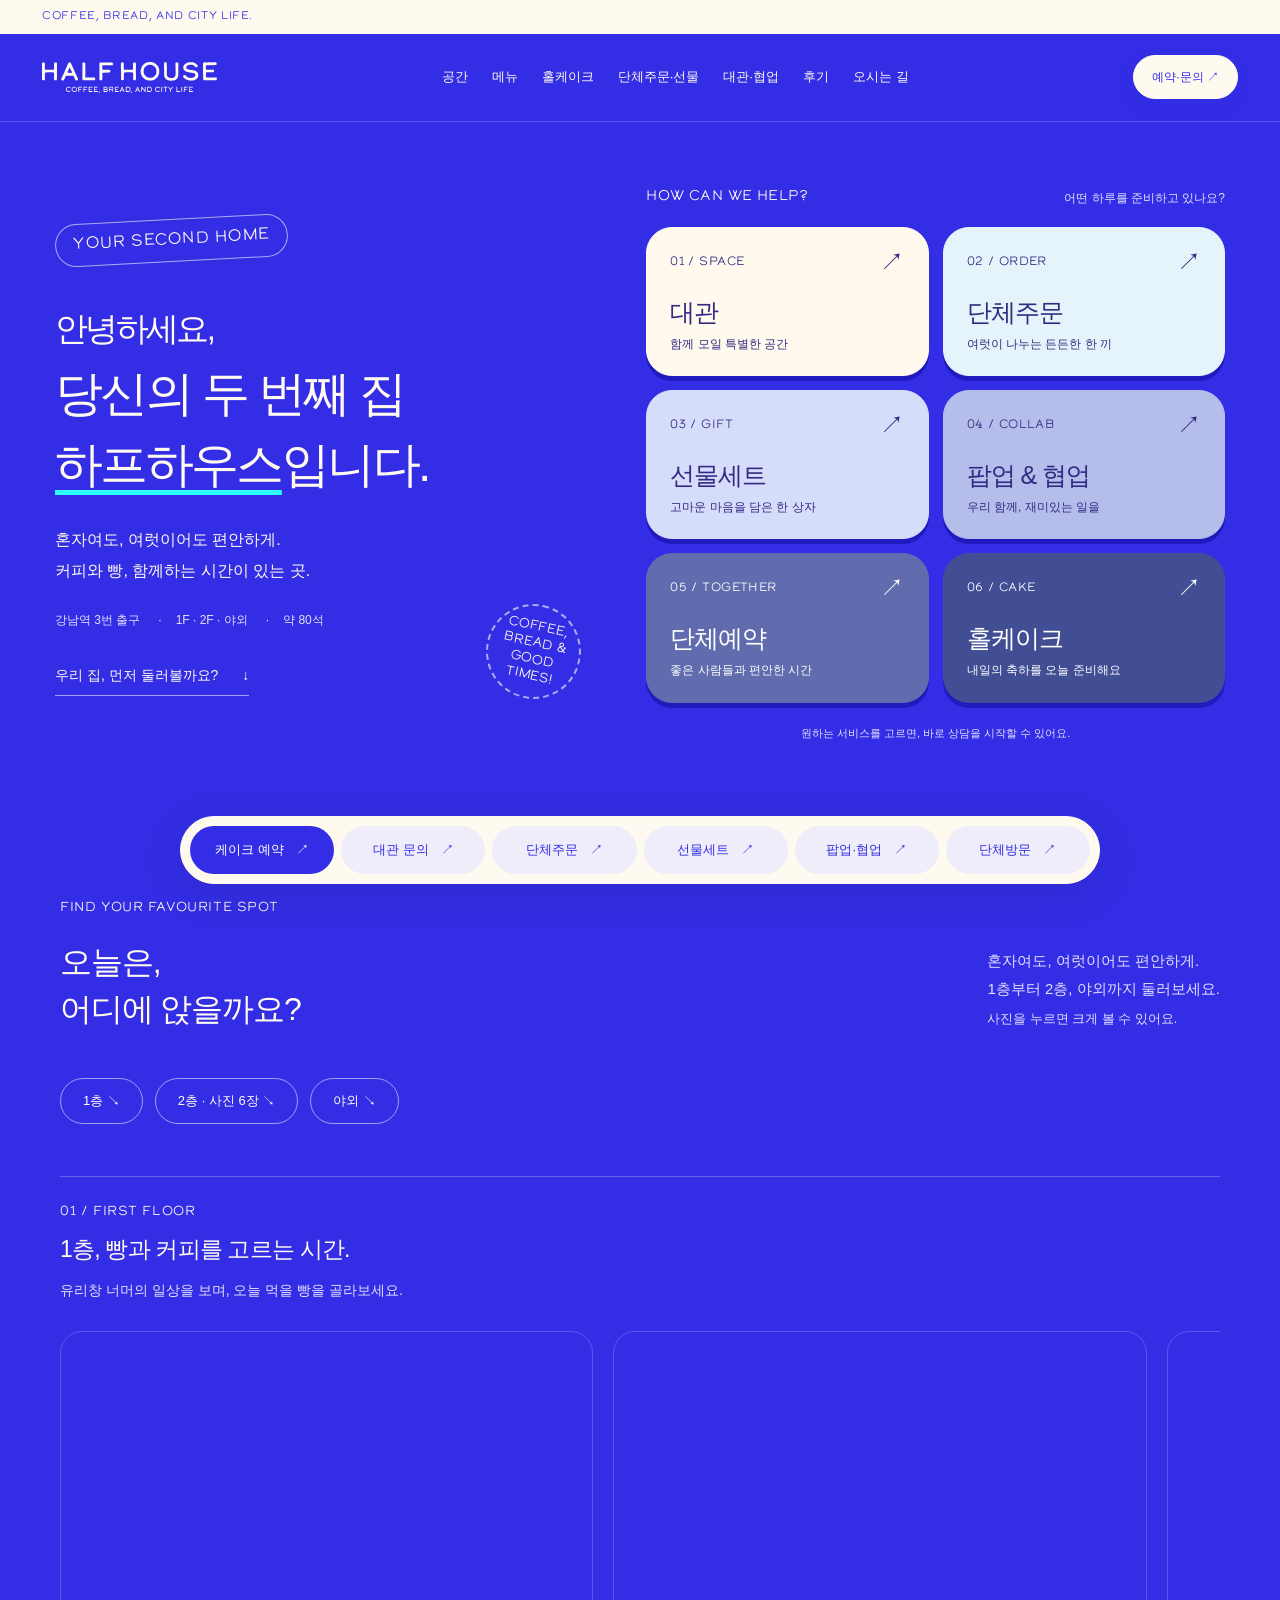
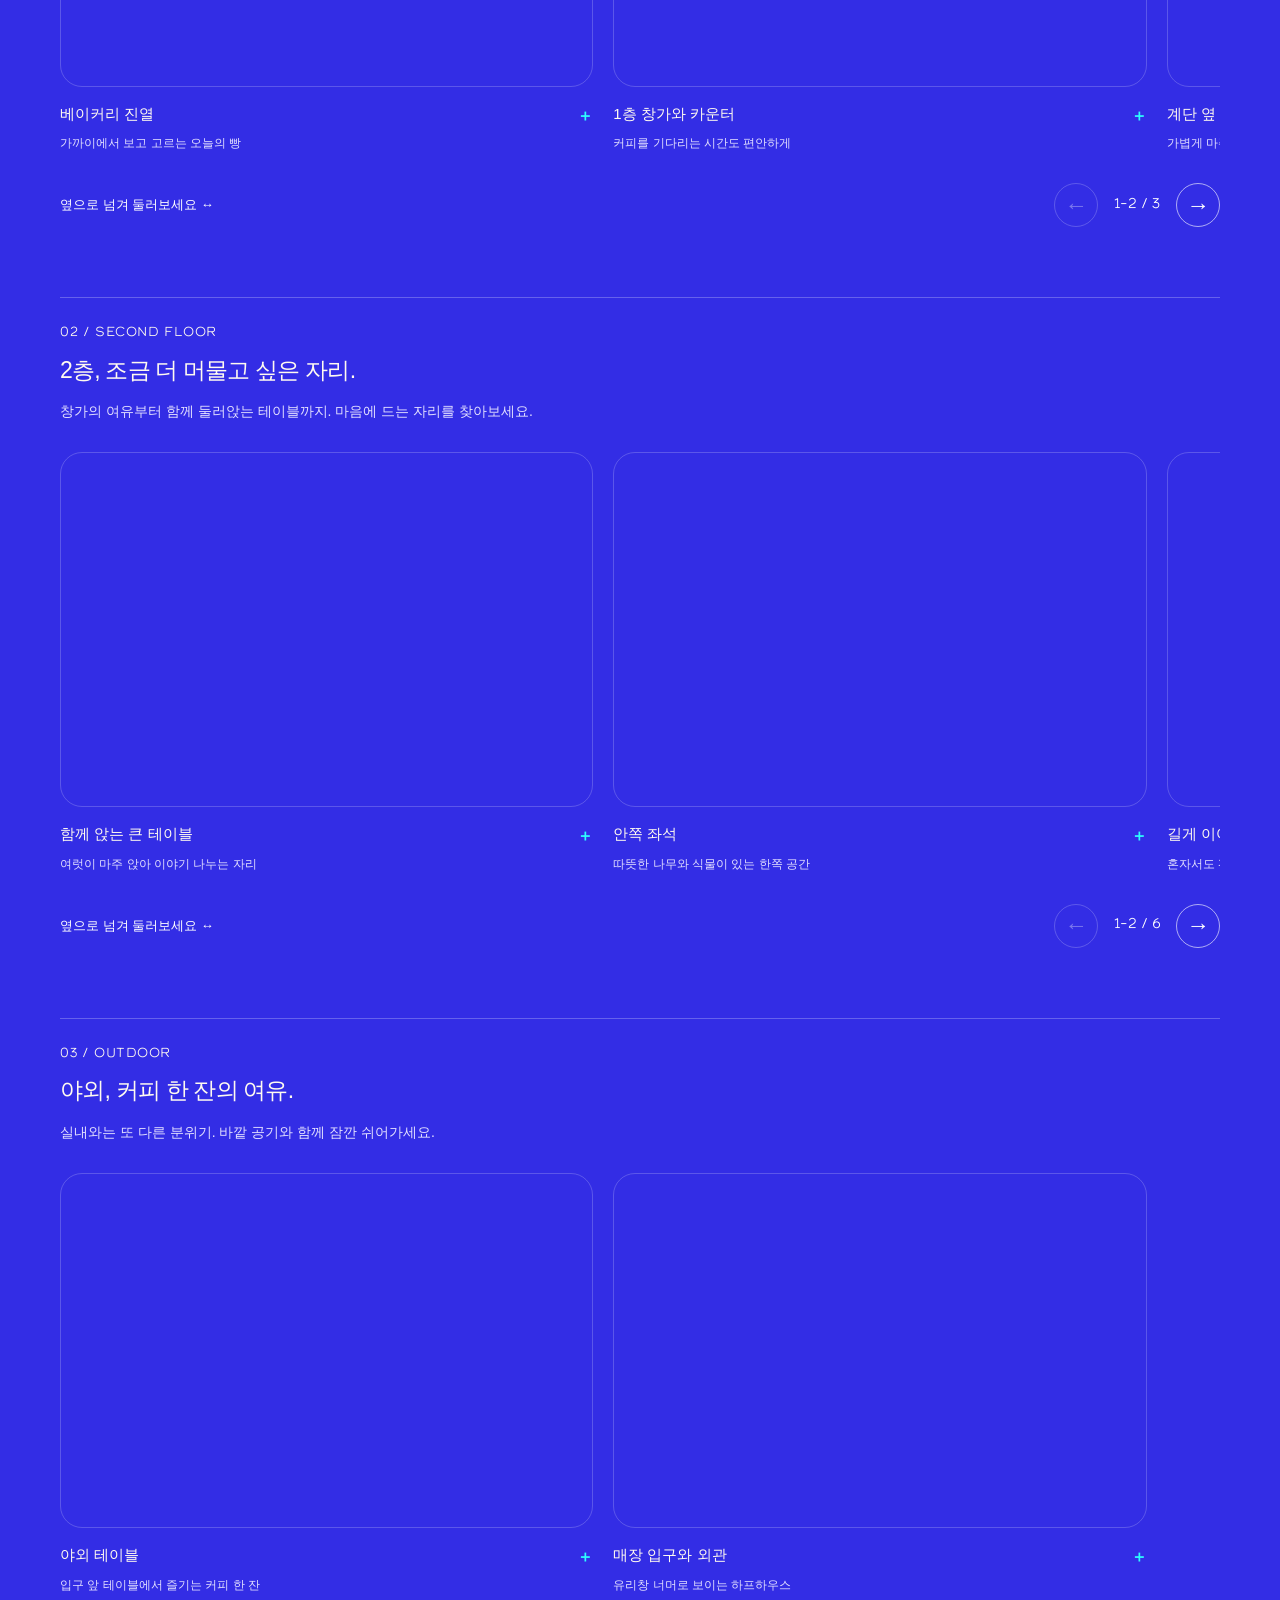
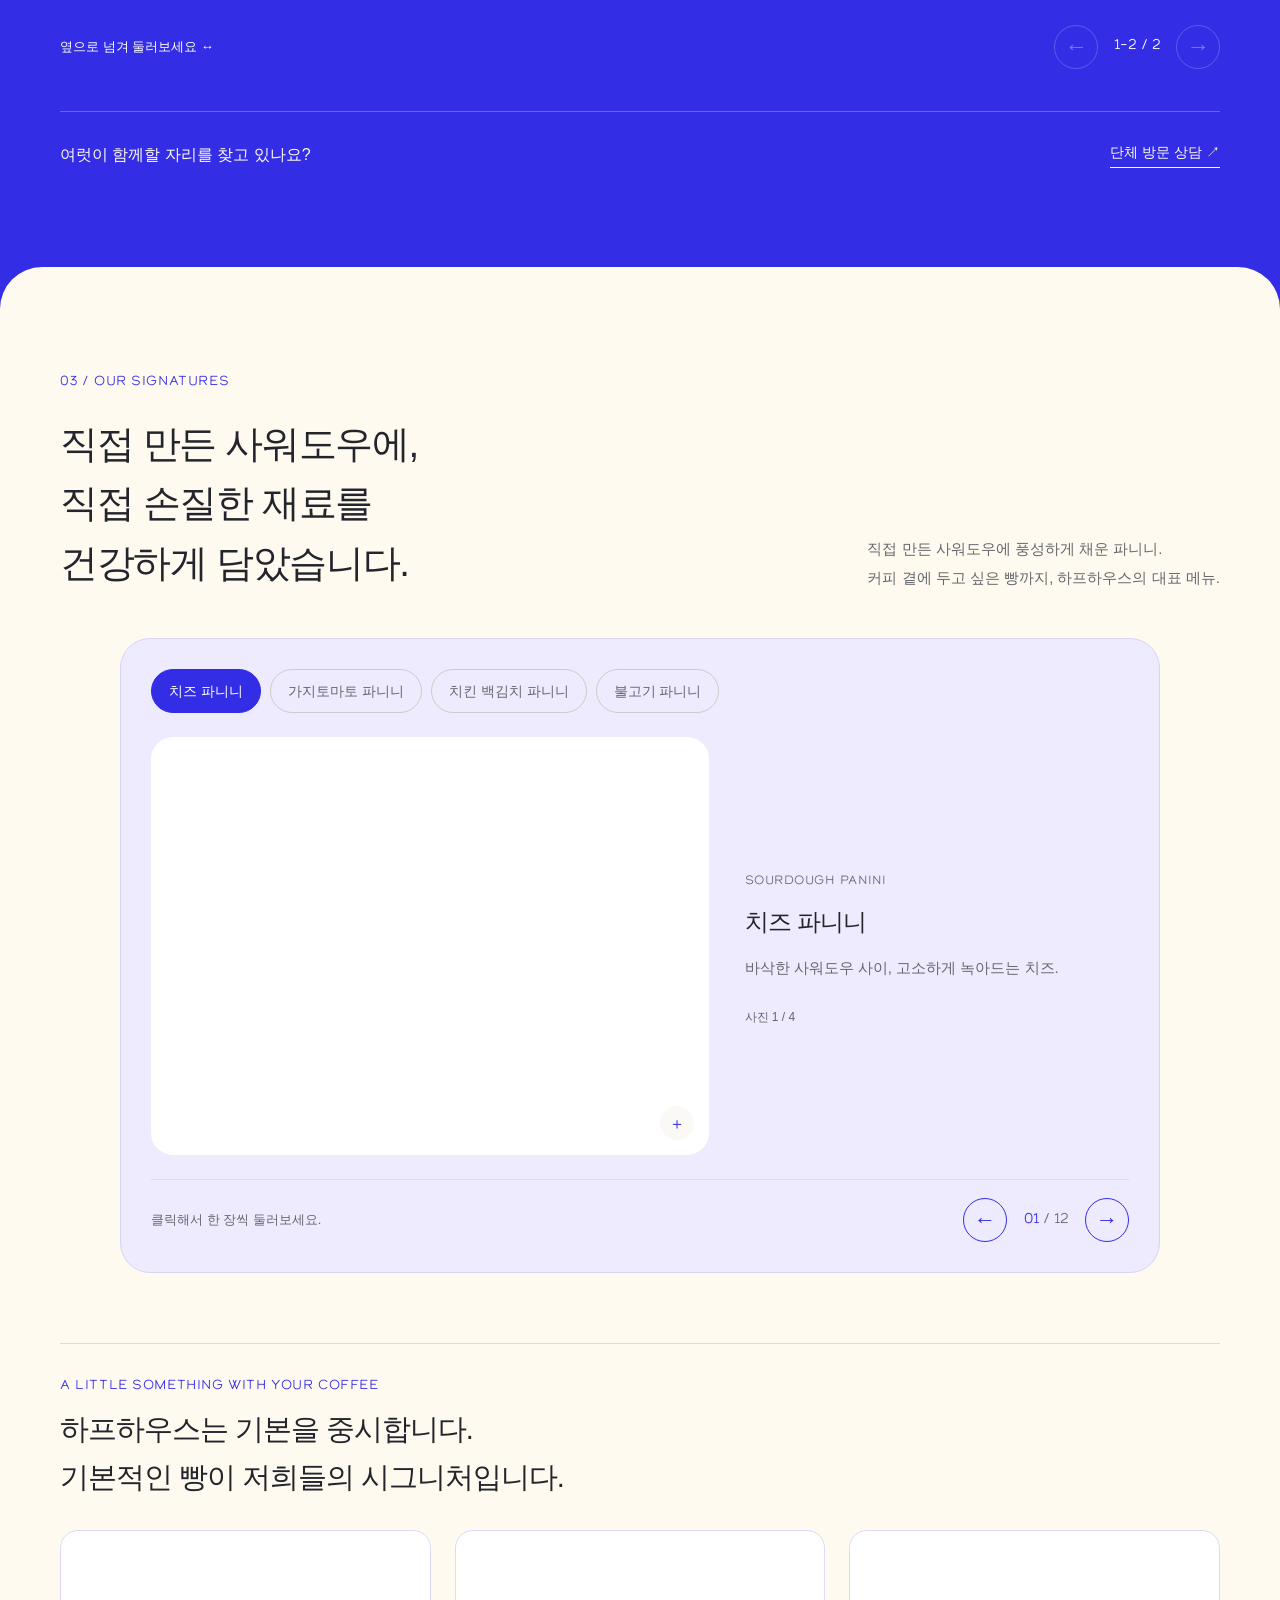
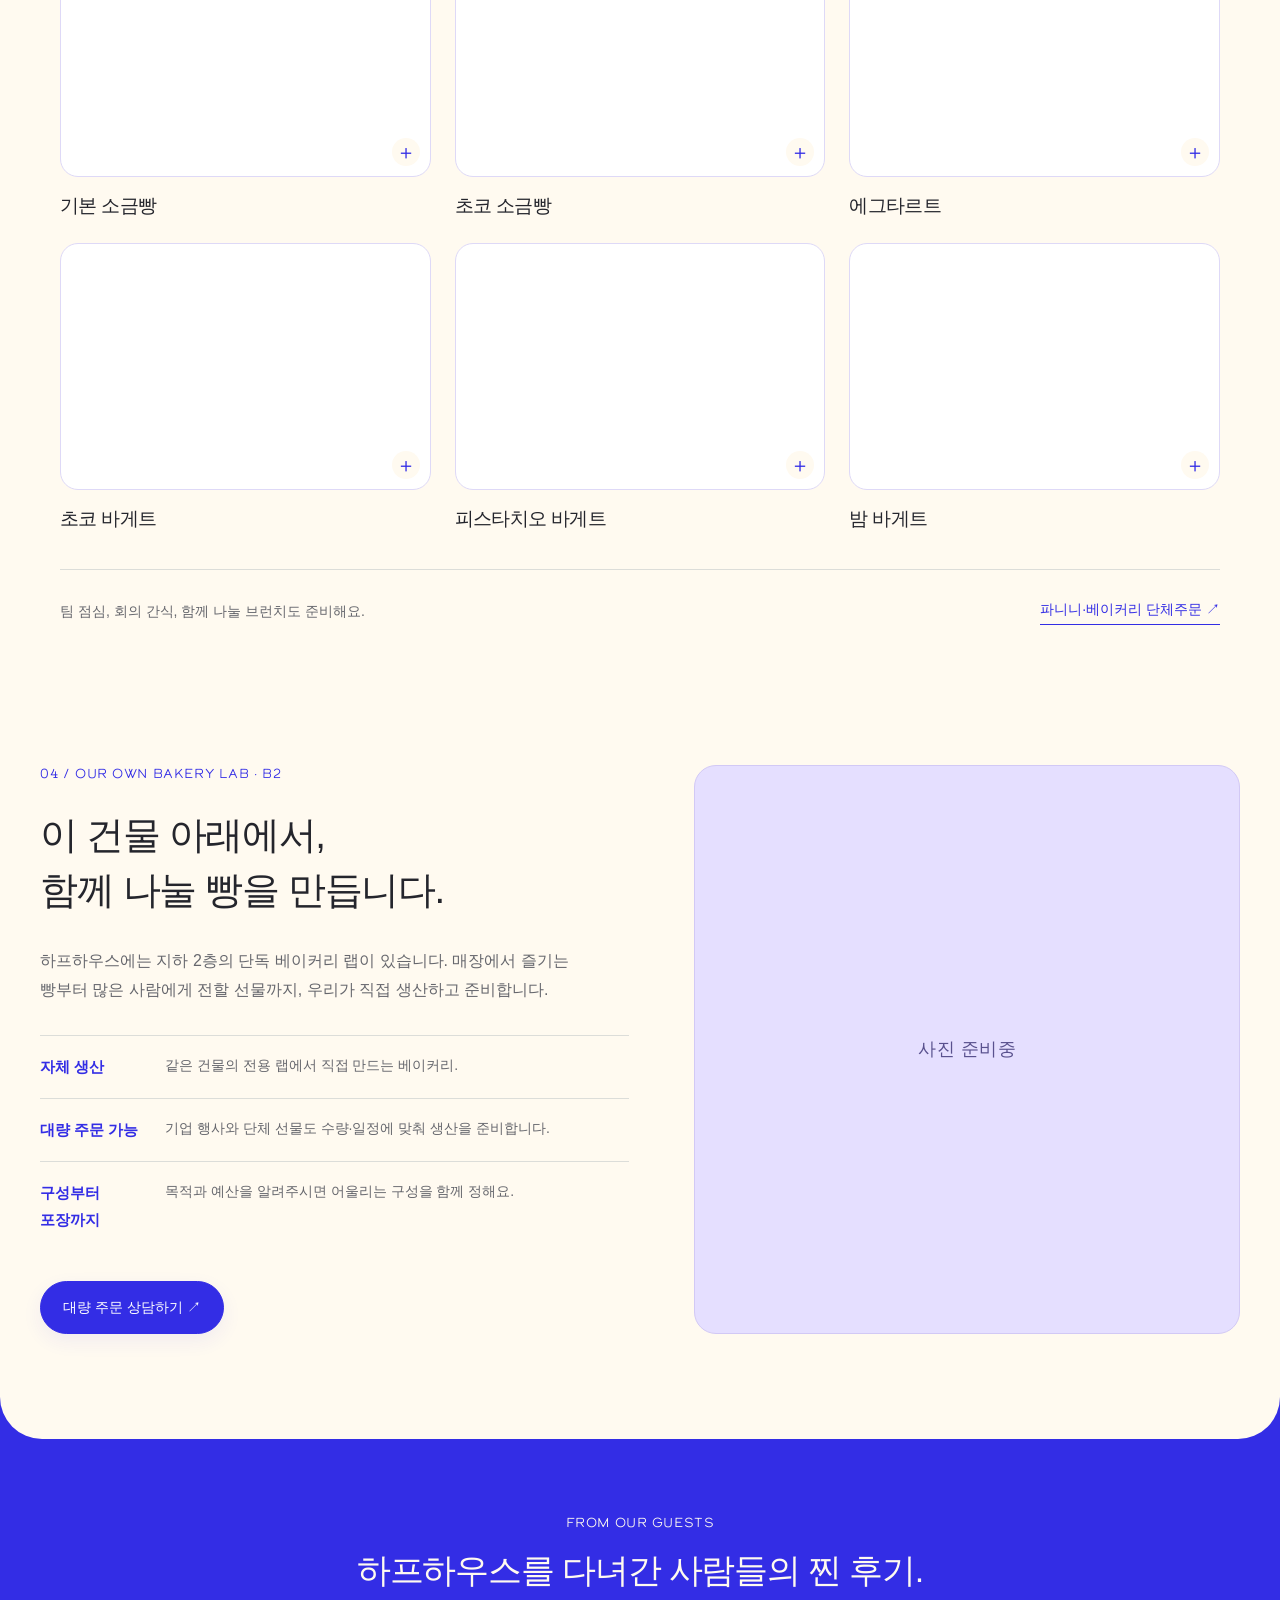
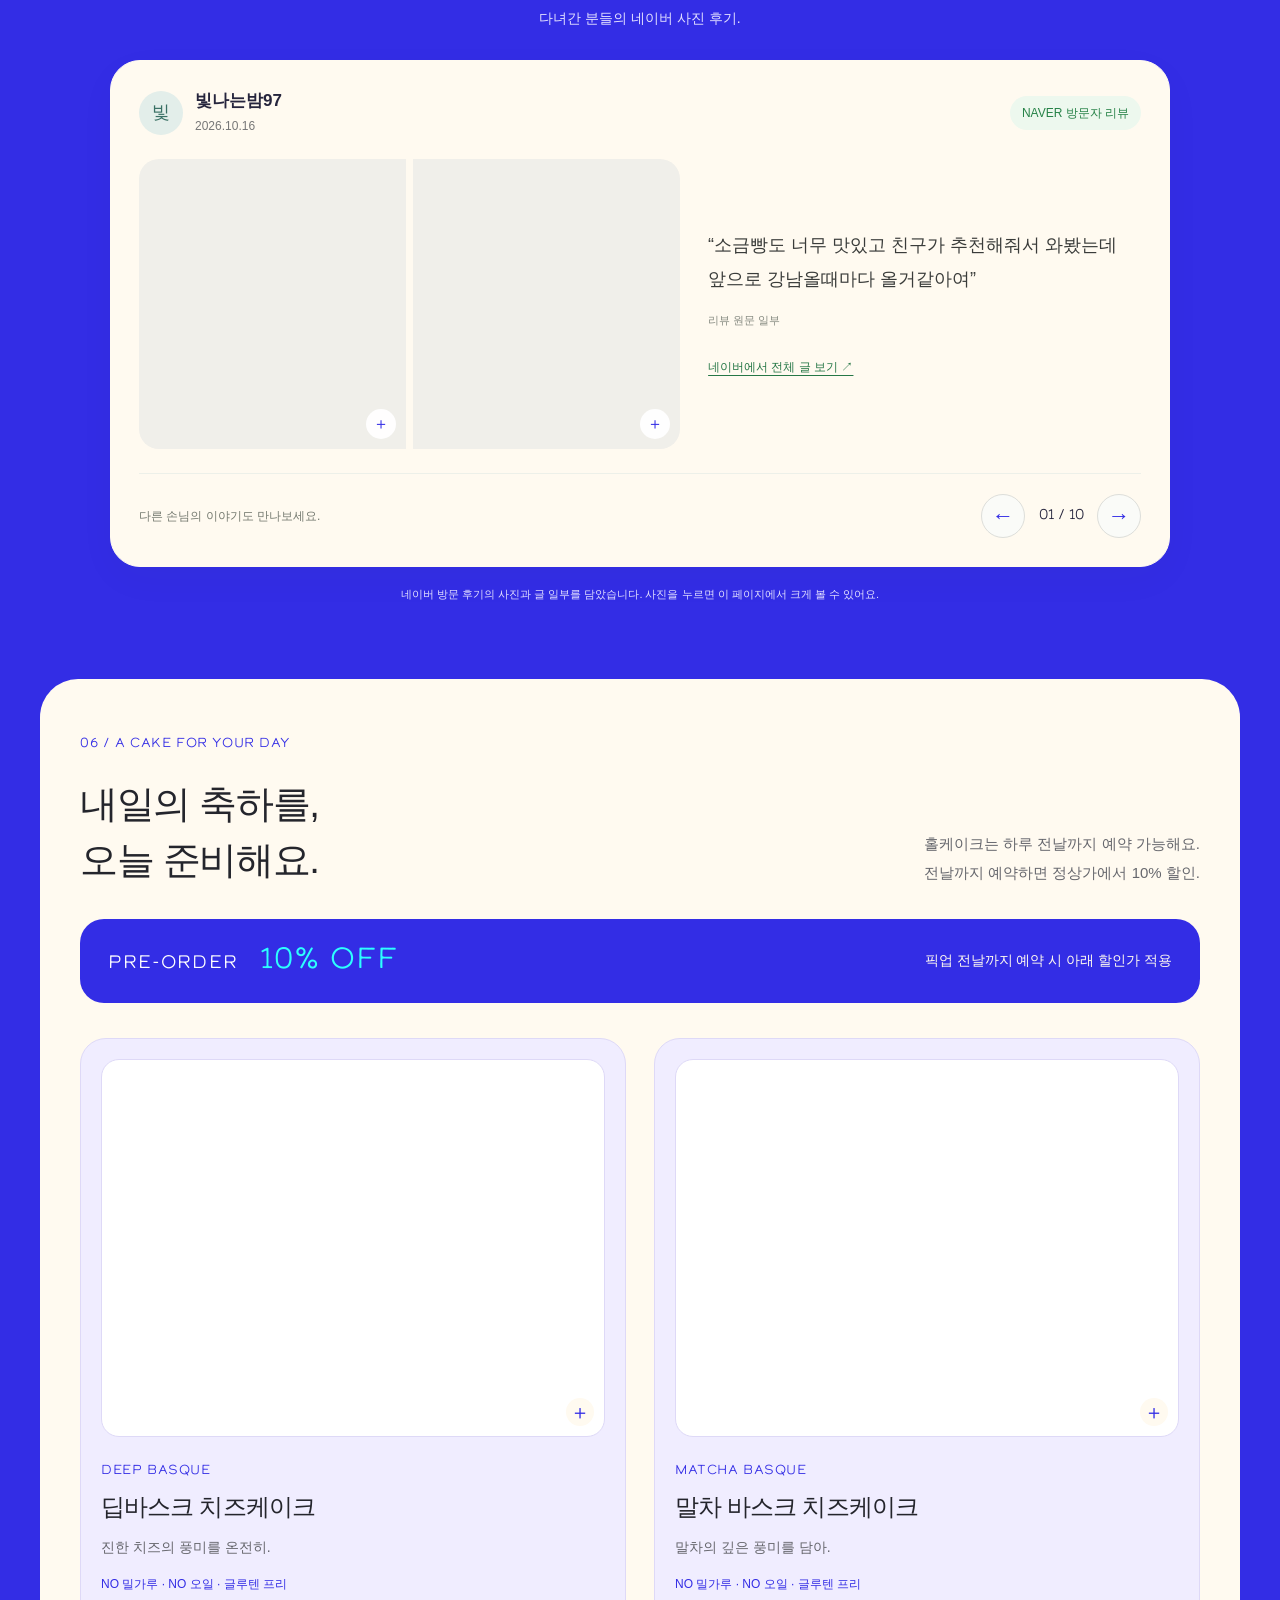
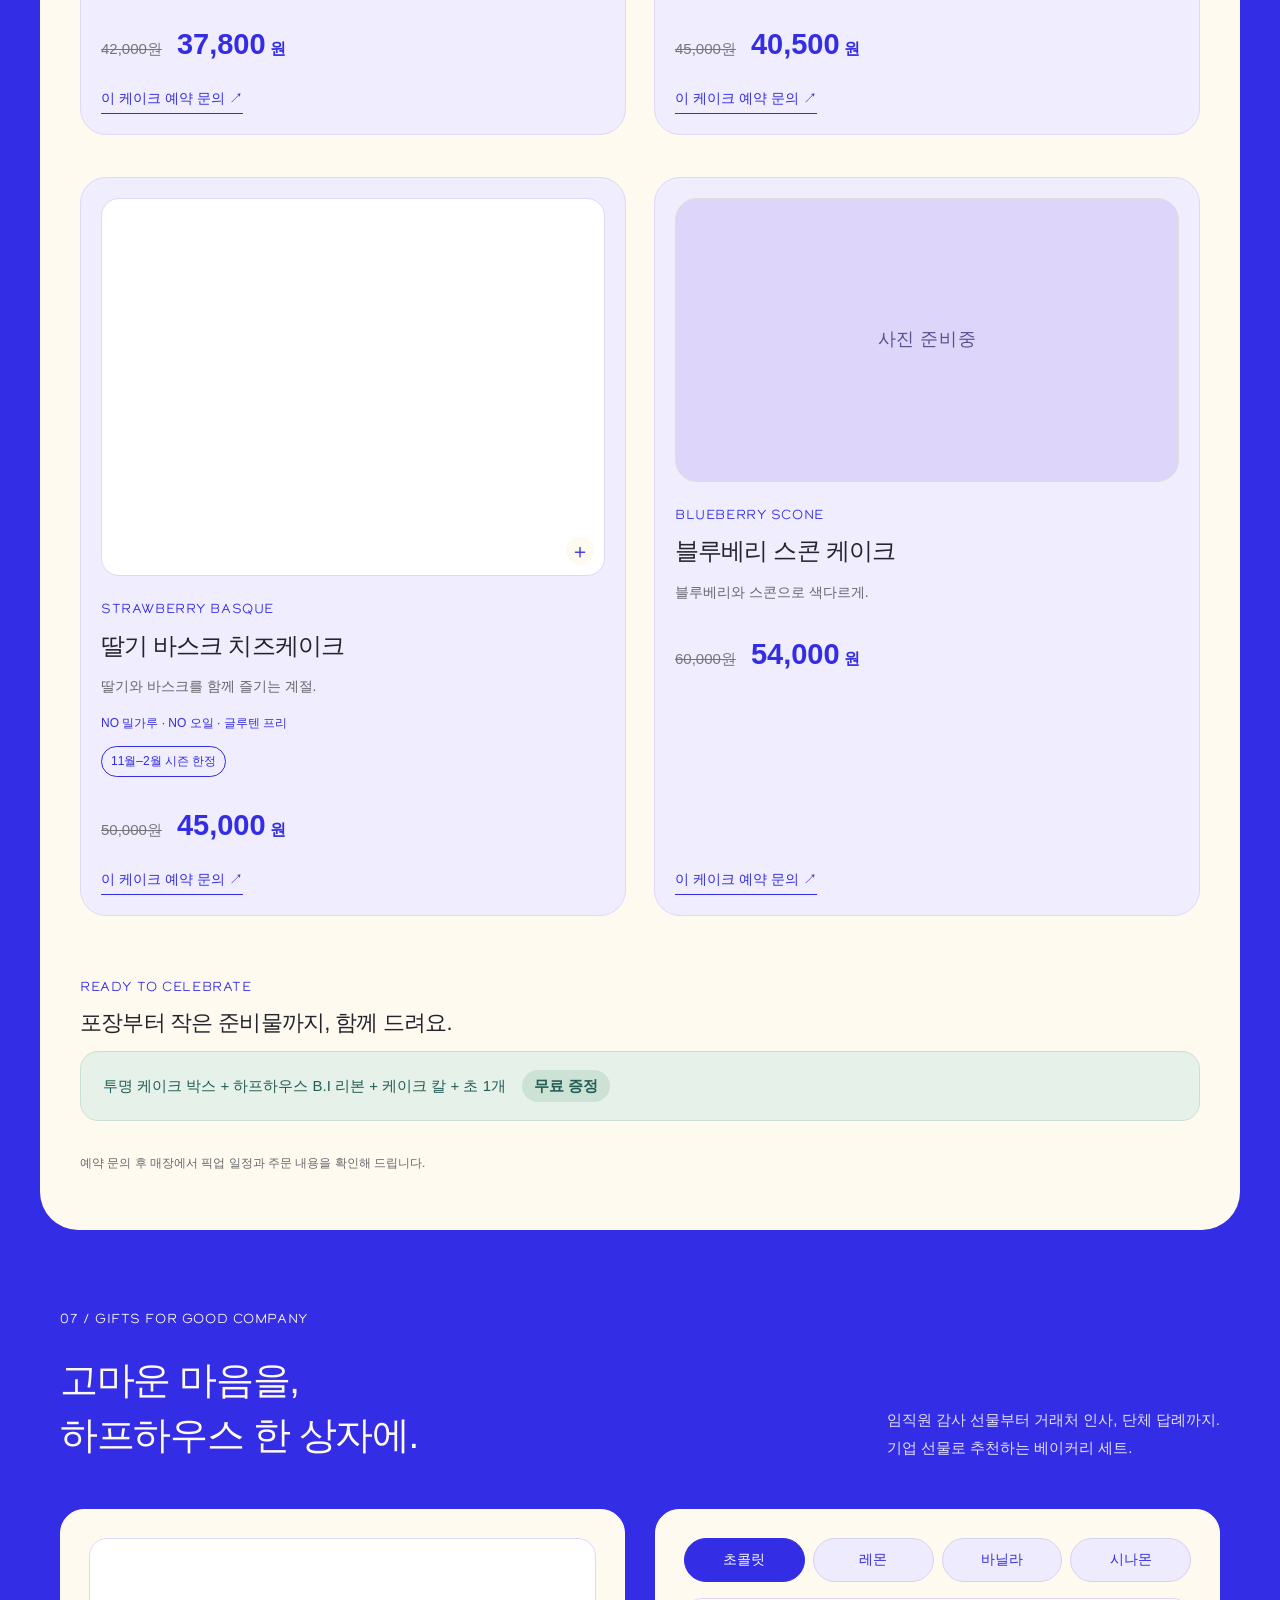
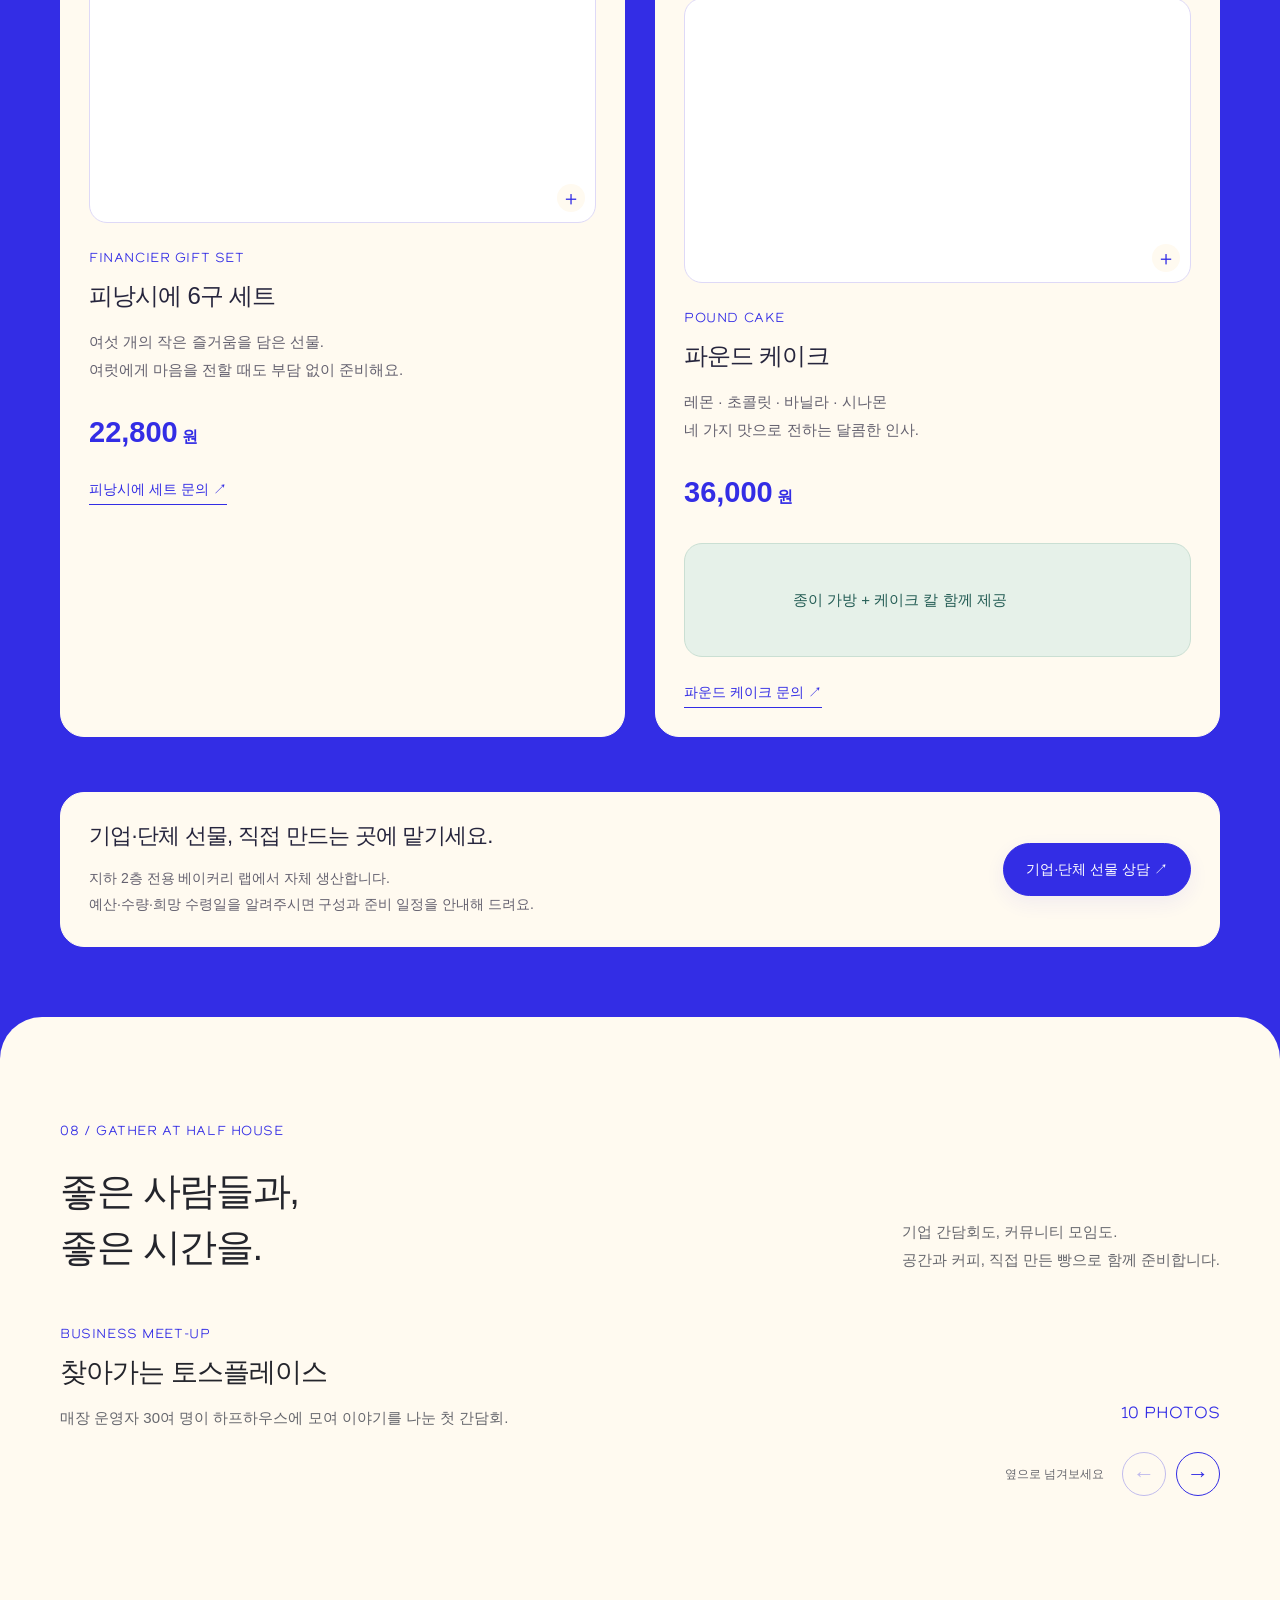
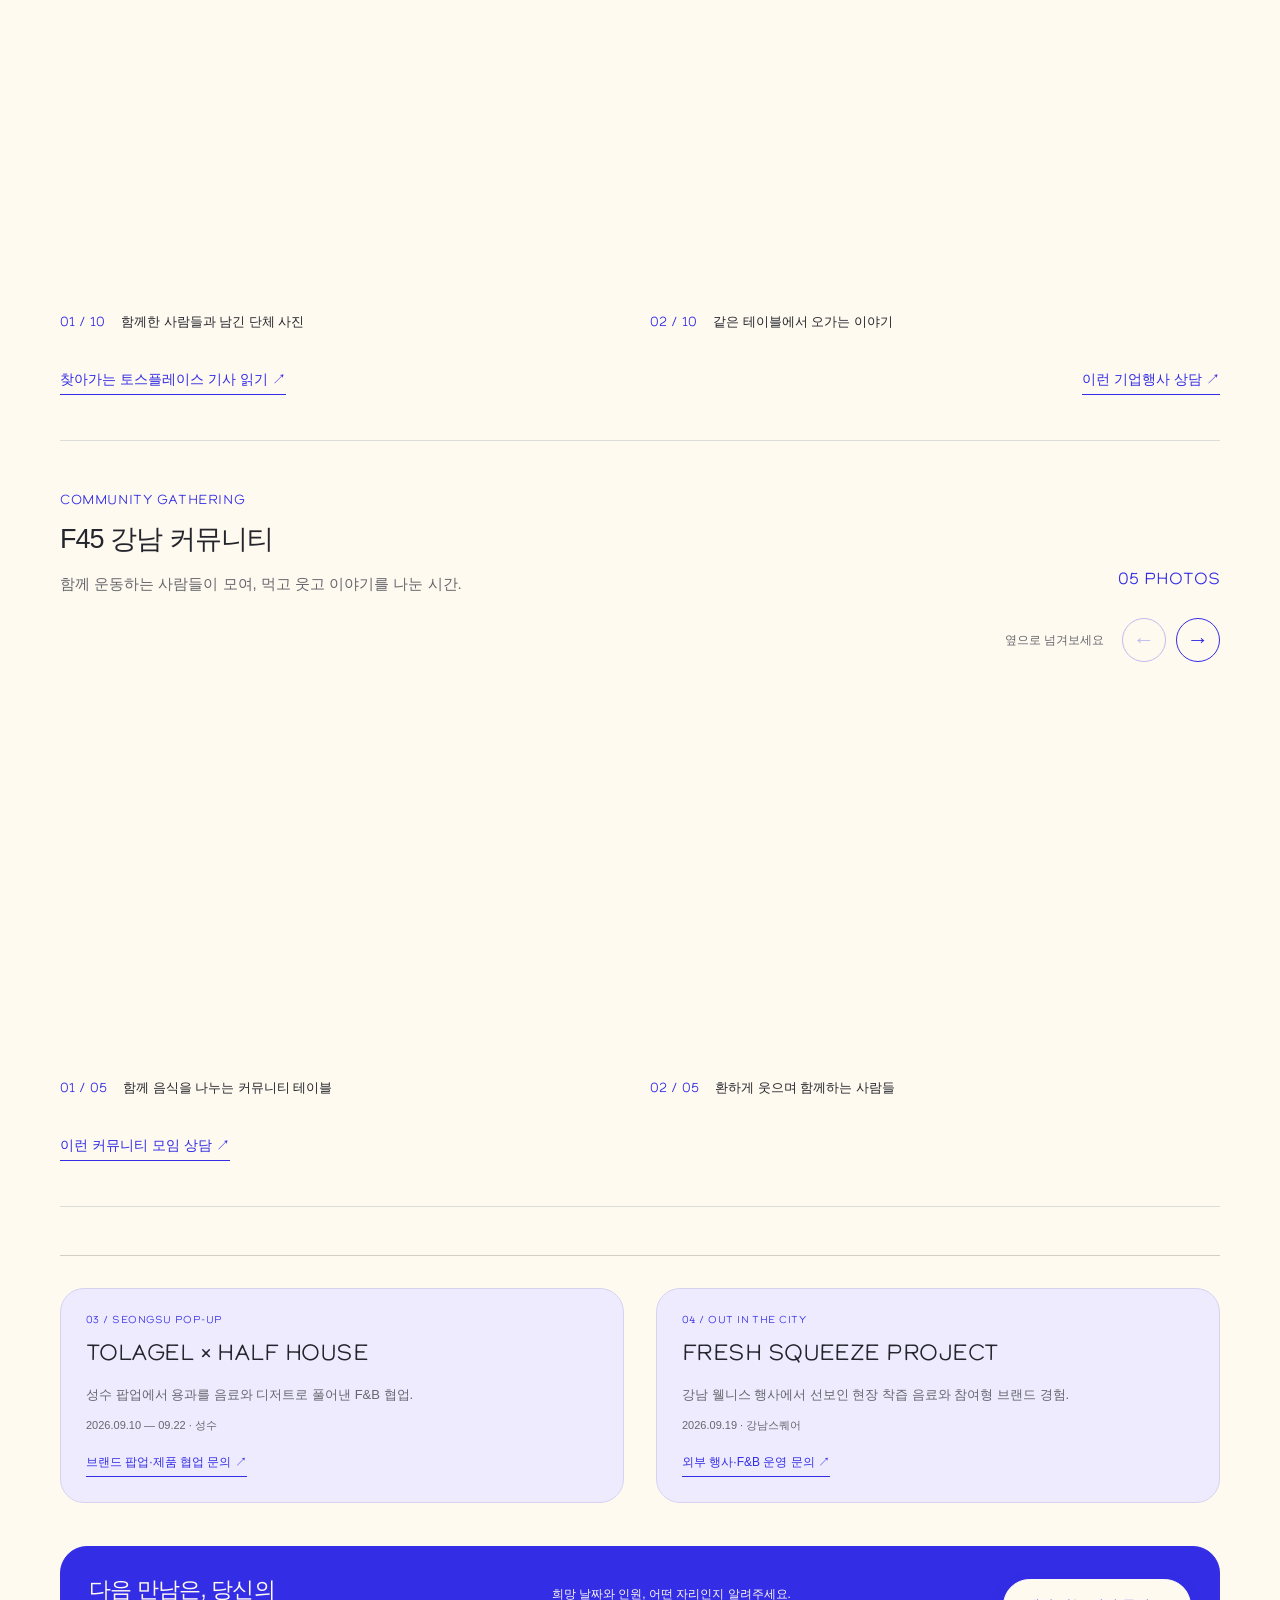
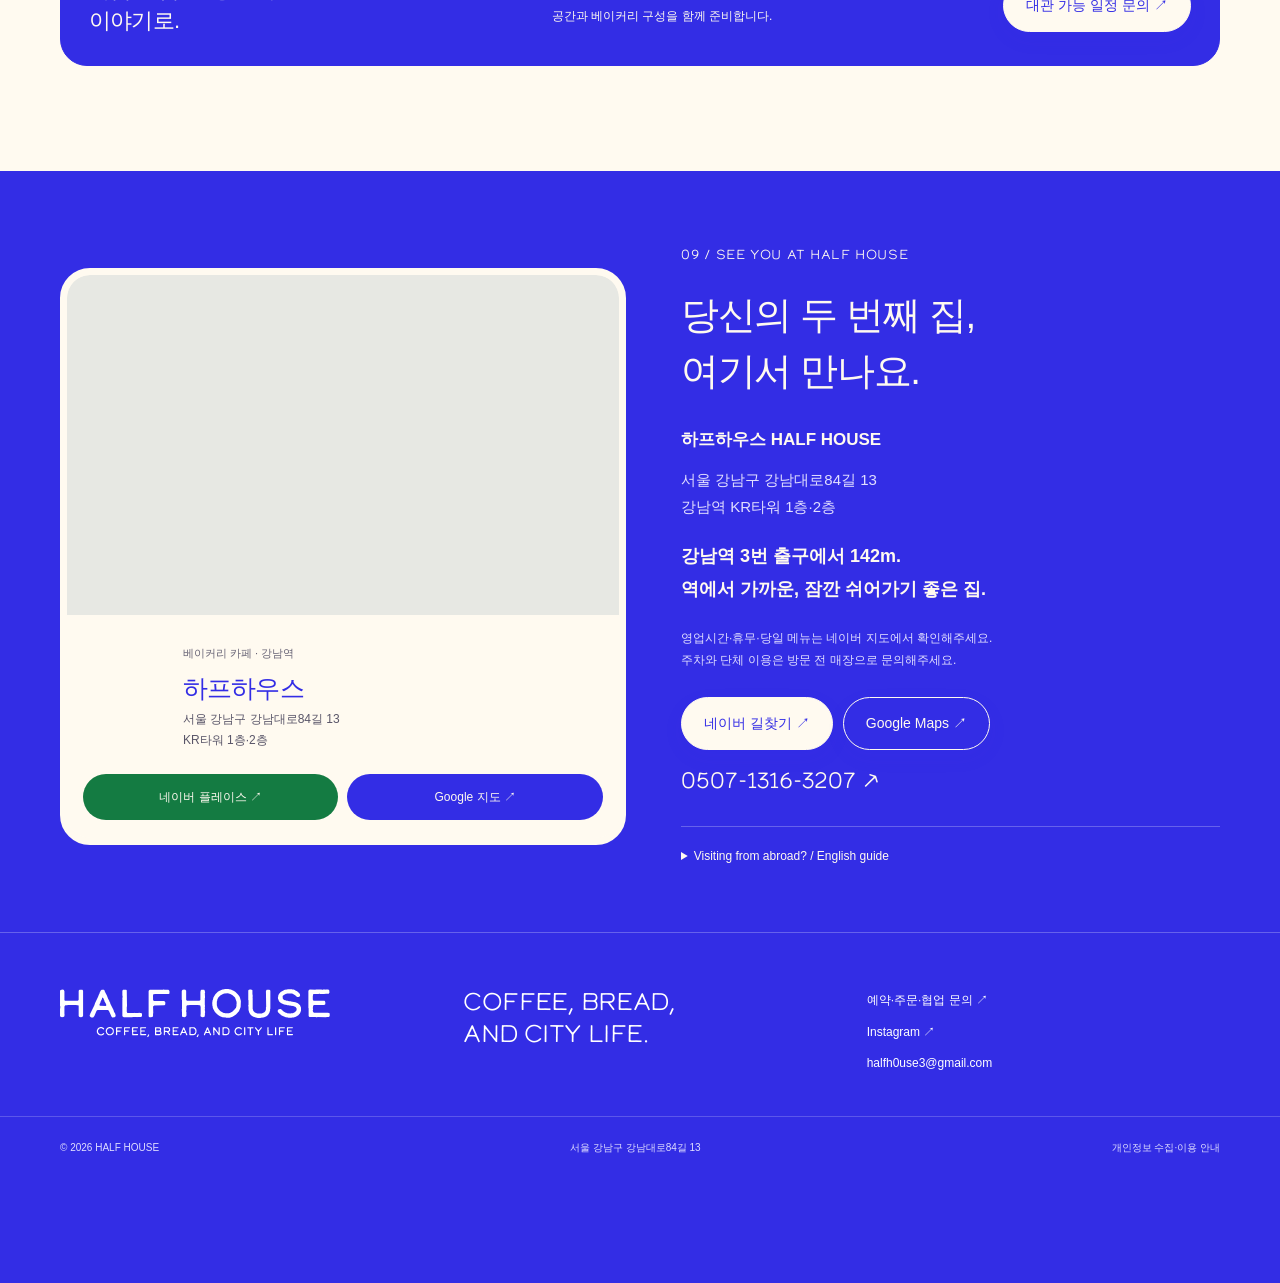
==== commit 327c407f: "Style HALF HOUSE packaging notes and add branded paper bag thumbnail" ====
--- a/halfhouse/index.html
+++ b/halfhouse/index.html
@@ -30,7 +30,7 @@
 <script defer src="pound-selector.js?v=20261103-1"></script>
 <link rel="stylesheet" href="mobile-gallery.css?v=20261103-1"/>
 <script defer src="mobile-gallery.js?v=20261103-1"></script>
-</head>
+<link rel="stylesheet" href="packaging.css?v=20261103-1"></head>
 <body class="brand-renewal">
 <a class="skip" href="#main">본문으로 바로가기</a>
 <div class="topbar"><span>COFFEE, BREAD, AND CITY LIFE.</span><a data-nov-link="" href="#november">11월의 하프하우스 ↗</a></div>
@@ -56,8 +56,8 @@
 <section class="section signature-section" id="menu"><div class="wrap"><div class="section-heading"><div><p class="eyebrow">03 / OUR SIGNATURES</p><h2>직접 만든 사워도우에,<br>직접 손질한 재료를<br>건강하게 담았습니다.</h2></div><p>직접 만든 사워도우에 풍성하게 채운 파니니.<br>커피 곁에 두고 싶은 빵까지, 하프하우스의 대표 메뉴.</p></div><div class="panini-carousel" role="region" aria-label="파니니 사진 12장" aria-roledescription="캐러셀"><div class="panini-choices" aria-label="파니니 종류 선택"><button type="button" data-panini-select="0" aria-pressed="true" aria-controls="panini-slides">치즈 파니니</button><button type="button" data-panini-select="4" aria-pressed="false" aria-controls="panini-slides">가지토마토 파니니</button><button type="button" data-panini-select="7" aria-pressed="false" aria-controls="panini-slides">치킨 백김치 파니니</button><button type="button" data-panini-select="10" aria-pressed="false" aria-controls="panini-slides">불고기 파니니</button></div><div class="panini-grid" id="panini-slides"><article class="panini-card" data-panini-group="cheese" aria-label="1 / 12 · 치즈 파니니"><button type="button" class="product-photo" data-gallery="panini" data-photo="assets/collection/panini-cheese-01.webp" data-caption="치즈 파니니 · 사진 1/4" aria-label="치즈 파니니 사진 1 크게 보기"><img src="assets/collection/panini-cheese-01.webp" width="1200" height="901" loading="lazy" decoding="async" alt="치즈 파니니 실제 제품 사진 1"/><span aria-hidden="true">＋</span></button><div class="product-copy"><p class="eyebrow">SOURDOUGH PANINI</p><h3>치즈 파니니</h3><p>바삭한 사워도우 사이, 고소하게 녹아드는 치즈.</p><small>사진 1 / 4</small></div></article><article class="panini-card" data-panini-group="cheese" aria-label="2 / 12 · 치즈 파니니" hidden><button type="button" class="product-photo" data-gallery="panini" data-photo="assets/collection/panini-cheese-02.webp" data-caption="치즈 파니니 · 사진 2/4" aria-label="치즈 파니니 사진 2 크게 보기"><img src="assets/collection/panini-cheese-02.webp" width="1200" height="901" loading="lazy" decoding="async" alt="치즈 파니니 실제 제품 사진 2"/><span aria-hidden="true">＋</span></button><div class="product-copy"><p class="eyebrow">SOURDOUGH PANINI</p><h3>치즈 파니니</h3><p>바삭한 사워도우 사이, 고소하게 녹아드는 치즈.</p><small>사진 2 / 4</small></div></article><article class="panini-card" data-panini-group="cheese" aria-label="3 / 12 · 치즈 파니니" hidden><button type="button" class="product-photo" data-gallery="panini" data-photo="assets/collection/panini-cheese-03.webp" data-caption="치즈 파니니 · 사진 3/4" aria-label="치즈 파니니 사진 3 크게 보기"><img src="assets/collection/panini-cheese-03.webp" width="1200" height="901" loading="lazy" decoding="async" alt="치즈 파니니 실제 제품 사진 3"/><span aria-hidden="true">＋</span></button><div class="product-copy"><p class="eyebrow">SOURDOUGH PANINI</p><h3>치즈 파니니</h3><p>바삭한 사워도우 사이, 고소하게 녹아드는 치즈.</p><small>사진 3 / 4</small></div></article><article class="panini-card" data-panini-group="cheese" aria-label="4 / 12 · 치즈 파니니" hidden><button type="button" class="product-photo" data-gallery="panini" data-photo="assets/collection/panini-cheese-04.webp" data-caption="치즈 파니니 · 사진 4/4" aria-label="치즈 파니니 사진 4 크게 보기"><img src="assets/collection/panini-cheese-04.webp" width="1200" height="901" loading="lazy" decoding="async" alt="치즈 파니니 실제 제품 사진 4"/><span aria-hidden="true">＋</span></button><div class="product-copy"><p class="eyebrow">SOURDOUGH PANINI</p><h3>치즈 파니니</h3><p>바삭한 사워도우 사이, 고소하게 녹아드는 치즈.</p><small>사진 4 / 4</small></div></article><article class="panini-card" data-panini-group="vegetable" aria-label="5 / 12 · 가지토마토 파니니" hidden><button type="button" class="product-photo" data-gallery="panini" data-photo="assets/collection/panini-vegetable-01.webp" data-caption="가지토마토 파니니 · 사진 1/3" aria-label="가지토마토 파니니 사진 1 크게 보기"><img src="assets/collection/panini-vegetable-01.webp" width="1200" height="900" loading="lazy" decoding="async" alt="가지토마토 파니니 실제 제품 사진 1"/><span aria-hidden="true">＋</span></button><div class="product-copy"><p class="eyebrow">SOURDOUGH PANINI</p><h3>가지토마토 파니니</h3><p>구운 가지와 토마토, 채소의 풍미를 한입 가득.</p><small>사진 1 / 3</small></div></article><article class="panini-card" data-panini-group="vegetable" aria-label="6 / 12 · 가지토마토 파니니" hidden><button type="button" class="product-photo" data-gallery="panini" data-photo="assets/collection/panini-vegetable-02.webp" data-caption="가지토마토 파니니 · 사진 2/3" aria-label="가지토마토 파니니 사진 2 크게 보기"><img src="assets/collection/panini-vegetable-02.webp" width="1200" height="900" loading="lazy" decoding="async" alt="가지토마토 파니니 실제 제품 사진 2"/><span aria-hidden="true">＋</span></button><div class="product-copy"><p class="eyebrow">SOURDOUGH PANINI</p><h3>가지토마토 파니니</h3><p>구운 가지와 토마토, 채소의 풍미를 한입 가득.</p><small>사진 2 / 3</small></div></article><article class="panini-card" data-panini-group="vegetable" aria-label="7 / 12 · 가지토마토 파니니" hidden><button type="button" class="product-photo" data-gallery="panini" data-photo="assets/collection/panini-vegetable-03.webp" data-caption="가지토마토 파니니 · 사진 3/3" aria-label="가지토마토 파니니 사진 3 크게 보기"><img src="assets/collection/panini-vegetable-03.webp" width="1200" height="900" loading="lazy" decoding="async" alt="가지토마토 파니니 실제 제품 사진 3"/><span aria-hidden="true">＋</span></button><div class="product-copy"><p class="eyebrow">SOURDOUGH PANINI</p><h3>가지토마토 파니니</h3><p>구운 가지와 토마토, 채소의 풍미를 한입 가득.</p><small>사진 3 / 3</small></div></article><article class="panini-card" data-panini-group="chicken" aria-label="8 / 12 · 치킨 백김치 파니니" hidden><button type="button" class="product-photo" data-gallery="panini" data-photo="assets/collection/panini-chicken-01.webp" data-caption="치킨 백김치 파니니 · 사진 1/3" aria-label="치킨 백김치 파니니 사진 1 크게 보기"><img src="assets/collection/panini-chicken-01.webp" width="1200" height="901" loading="lazy" decoding="async" alt="치킨 백김치 파니니 실제 제품 사진 1"/><span aria-hidden="true">＋</span></button><div class="product-copy"><p class="eyebrow">SOURDOUGH PANINI</p><h3>치킨 백김치 파니니</h3><p>담백한 치킨에 아삭한 백김치를 더한 조합.</p><small>사진 1 / 3</small></div></article><article class="panini-card" data-panini-group="chicken" aria-label="9 / 12 · 치킨 백김치 파니니" hidden><button type="button" class="product-photo" data-gallery="panini" data-photo="assets/collection/panini-chicken-02.webp" data-caption="치킨 백김치 파니니 · 사진 2/3" aria-label="치킨 백김치 파니니 사진 2 크게 보기"><img src="assets/collection/panini-chicken-02.webp" width="1200" height="902" loading="lazy" decoding="async" alt="치킨 백김치 파니니 실제 제품 사진 2"/><span aria-hidden="true">＋</span></button><div class="product-copy"><p class="eyebrow">SOURDOUGH PANINI</p><h3>치킨 백김치 파니니</h3><p>담백한 치킨에 아삭한 백김치를 더한 조합.</p><small>사진 2 / 3</small></div></article><article class="panini-card" data-panini-group="chicken" aria-label="10 / 12 · 치킨 백김치 파니니" hidden><button type="button" class="product-photo" data-gallery="panini" data-photo="assets/collection/panini-chicken-03.webp" data-caption="치킨 백김치 파니니 · 사진 3/3" aria-label="치킨 백김치 파니니 사진 3 크게 보기"><img src="assets/collection/panini-chicken-03.webp" width="1200" height="902" loading="lazy" decoding="async" alt="치킨 백김치 파니니 실제 제품 사진 3"/><span aria-hidden="true">＋</span></button><div class="product-copy"><p class="eyebrow">SOURDOUGH PANINI</p><h3>치킨 백김치 파니니</h3><p>담백한 치킨에 아삭한 백김치를 더한 조합.</p><small>사진 3 / 3</small></div></article><article class="panini-card" data-panini-group="bulgogi" aria-label="11 / 12 · 불고기 파니니" hidden><button type="button" class="product-photo" data-gallery="panini" data-photo="assets/collection/panini-bulgogi-01.webp" data-caption="불고기 파니니 · 사진 1/2" aria-label="불고기 파니니 사진 1 크게 보기"><img src="assets/collection/panini-bulgogi-01.webp" width="1200" height="901" loading="lazy" decoding="async" alt="불고기 파니니 실제 제품 사진 1"/><span aria-hidden="true">＋</span></button><div class="product-copy"><p class="eyebrow">SOURDOUGH PANINI</p><h3>불고기 파니니</h3><p>짭조름한 불고기와 치즈로 채운 든든한 한 끼.</p><small>사진 1 / 2</small></div></article><article class="panini-card" data-panini-group="bulgogi" aria-label="12 / 12 · 불고기 파니니" hidden><button type="button" class="product-photo" data-gallery="panini" data-photo="assets/collection/panini-bulgogi-02.webp" data-caption="불고기 파니니 · 사진 2/2" aria-label="불고기 파니니 사진 2 크게 보기"><img src="assets/collection/panini-bulgogi-02.webp" width="1200" height="901" loading="lazy" decoding="async" alt="불고기 파니니 실제 제품 사진 2"/><span aria-hidden="true">＋</span></button><div class="product-copy"><p class="eyebrow">SOURDOUGH PANINI</p><h3>불고기 파니니</h3><p>짭조름한 불고기와 치즈로 채운 든든한 한 끼.</p><small>사진 2 / 2</small></div></article></div><div class="panini-controls"><span>클릭해서 한 장씩 둘러보세요.</span><button type="button" id="panini-prev" aria-label="이전 파니니 사진" aria-controls="panini-slides">←</button><p id="panini-status" role="status" aria-live="polite" aria-atomic="true"><span>01</span> / 12</p><button type="button" id="panini-next" aria-label="다음 파니니 사진" aria-controls="panini-slides">→</button></div></div><div class="menu-subheading"><p class="eyebrow">A LITTLE SOMETHING WITH YOUR COFFEE</p><h3>하프하우스는 기본을 중시합니다.<br/>기본적인 빵이 저희들의 시그니처입니다.</h3></div><div class="bread-grid"><article class="bread-card"><button class="catalog-photo " type="button" data-gallery="bread" data-photo="assets/products-20261103/salt-bread.webp" data-caption="기본 소금빵" aria-label="기본 소금빵 사진 크게 보기"><img src="assets/products-20261103/salt-bread-640.webp" srcset="assets/products-20261103/salt-bread-640.webp 640w, assets/products-20261103/salt-bread.webp 1200w" sizes="(max-width:720px) 42vw, (max-width:1100px) 30vw, 380px" width="1200" height="800" loading="lazy" decoding="async" alt="하프하우스 기본 소금빵"/><span aria-hidden="true">＋</span></button><h3>기본 소금빵</h3></article><article class="bread-card"><button class="catalog-photo " type="button" data-gallery="bread" data-photo="assets/products-20261103/chocolate-salt-bread.webp" data-caption="초코 소금빵" aria-label="초코 소금빵 사진 크게 보기"><img src="assets/products-20261103/chocolate-salt-bread-640.webp" srcset="assets/products-20261103/chocolate-salt-bread-640.webp 640w, assets/products-20261103/chocolate-salt-bread.webp 1200w" sizes="(max-width:720px) 42vw, (max-width:1100px) 30vw, 380px" width="1200" height="800" loading="lazy" decoding="async" alt="하프하우스 초코 소금빵"/><span aria-hidden="true">＋</span></button><h3>초코 소금빵</h3></article><article class="bread-card"><button class="catalog-photo " type="button" data-gallery="bread" data-photo="assets/products-20261103/egg-tart.webp" data-caption="에그타르트" aria-label="에그타르트 사진 크게 보기"><img src="assets/products-20261103/egg-tart-640.webp" srcset="assets/products-20261103/egg-tart-640.webp 640w, assets/products-20261103/egg-tart.webp 1200w" sizes="(max-width:720px) 42vw, (max-width:1100px) 30vw, 380px" width="1200" height="1173" loading="lazy" decoding="async" alt="하프하우스 에그타르트"/><span aria-hidden="true">＋</span></button><h3>에그타르트</h3></article><article class="bread-card"><button class="catalog-photo " type="button" data-gallery="bread" data-photo="assets/products-20261103/chocolate-baguette.webp" data-caption="초코 바게트" aria-label="초코 바게트 사진 크게 보기"><img src="assets/products-20261103/chocolate-baguette-640.webp" srcset="assets/products-20261103/chocolate-baguette-640.webp 640w, assets/products-20261103/chocolate-baguette.webp 1200w" sizes="(max-width:720px) 42vw, (max-width:1100px) 30vw, 380px" width="1200" height="900" loading="lazy" decoding="async" alt="하프하우스 초코 바게트"/><span aria-hidden="true">＋</span></button><h3>초코 바게트</h3></article><article class="bread-card"><button class="catalog-photo " type="button" data-gallery="bread" data-photo="assets/products-20261103/pistachio-baguette.webp" data-caption="피스타치오 바게트" aria-label="피스타치오 바게트 사진 크게 보기"><img src="assets/products-20261103/pistachio-baguette-640.webp" srcset="assets/products-20261103/pistachio-baguette-640.webp 640w, assets/products-20261103/pistachio-baguette.webp 1200w" sizes="(max-width:720px) 42vw, (max-width:1100px) 30vw, 380px" width="1200" height="900" loading="lazy" decoding="async" alt="하프하우스 피스타치오 바게트"/><span aria-hidden="true">＋</span></button><h3>피스타치오 바게트</h3></article><article class="bread-card"><button class="catalog-photo " type="button" data-gallery="bread" data-photo="assets/products-20261103/chestnut-baguette.webp" data-caption="밤 바게트" aria-label="밤 바게트 사진 크게 보기"><img src="assets/products-20261103/chestnut-baguette-640.webp" srcset="assets/products-20261103/chestnut-baguette-640.webp 640w, assets/products-20261103/chestnut-baguette.webp 1200w" sizes="(max-width:720px) 42vw, (max-width:1100px) 30vw, 380px" width="1200" height="900" loading="lazy" decoding="async" alt="하프하우스 밤 바게트"/><span aria-hidden="true">＋</span></button><h3>밤 바게트</h3></article></div><div class="section-tail"><p>팀 점심, 회의 간식, 함께 나눌 브런치도 준비해요.</p><a class="text-link" href="inquiry.html?service=bulk&amp;product=panini" data-track="menu_bulk">파니니·베이커리 단체주문 ↗</a></div></div></section>
 <section class="section lab-section wrap" id="brand"><div class="lab-layout"><div><div class="section-heading"><div><p class="eyebrow">04 / OUR OWN BAKERY LAB · B2</p><h2>이 건물 아래에서,<br>함께 나눌 빵을 만듭니다.</h2></div><p></p></div><p class="lab-intro">하프하우스에는 지하 2층의 단독 베이커리 랩이 있습니다. 매장에서 즐기는 빵부터 많은 사람에게 전할 선물까지, 우리가 직접 생산하고 준비합니다.</p><div class="lab-points"><div><b>자체 생산</b><p>같은 건물의 전용 랩에서 직접 만드는 베이커리.</p></div><div><b>대량 주문 가능</b><p>기업 행사와 단체 선물도 수량·일정에 맞춰 생산을 준비합니다.</p></div><div><b>구성부터 포장까지</b><p>목적과 예산을 알려주시면 어울리는 구성을 함께 정해요.</p></div></div><a class="button" href="inquiry.html?service=bulk&amp;product=bakery" data-track="lab_bulk">대량 주문 상담하기 ↗</a></div><div class="lab-photo awaiting-photo photo-pending" role="img" aria-label="베이커리 랩 사진 준비중"><span>사진 준비중</span></div></div></section>
 <section class="section real-reviews blue-surface" id="reviews"><div class="wrap"><div class="review-heading"><p class="eyebrow">FROM OUR GUESTS</p><h2>하프하우스를 다녀간 사람들의 찐 후기.</h2><p>다녀간 분들의 네이버 사진 후기.</p></div><div class="guest-book paper-panel" role="region" aria-roledescription="캐러셀" aria-label="네이버 사진 후기 10개"><div id="guest-pages"><article class="guest-page" data-review-slide aria-label="1 / 10 · 빛나는밤97님의 후기" ><header class="guest-author"><span class="guest-avatar" aria-hidden="true">빛</span><div><h3>빛나는밤97</h3><time>2026.10.16</time></div><span class="guest-naver">NAVER 방문자 리뷰</span></header><div class="guest-content"><div class="guest-photos"><button type="button" data-photo="assets/reviews/review-04-1.webp" data-gallery="review-0" data-caption="빛나는밤97님의 네이버 방문 후기 · 사진 1" aria-label="빛나는밤97님의 후기 사진 1 크게 보기"><img src="assets/reviews/review-04-1.webp" loading="lazy" decoding="async" alt="빛나는밤97님이 네이버 방문 후기에 올린 사진 1"/><span aria-hidden="true">＋</span></button><button type="button" data-photo="assets/reviews/review-04-2.webp" data-gallery="review-0" data-caption="빛나는밤97님의 네이버 방문 후기 · 사진 2" aria-label="빛나는밤97님의 후기 사진 2 크게 보기"><img src="assets/reviews/review-04-2.webp" loading="lazy" decoding="async" alt="빛나는밤97님이 네이버 방문 후기에 올린 사진 2"/><span aria-hidden="true">＋</span></button></div><div class="guest-copy"><blockquote>“소금빵도 너무 맛있고 친구가 추천해줘서 와봤는데 앞으로 강남올때마다 올거같아여”</blockquote><span class="guest-excerpt">리뷰 원문 일부</span><a href="https://map.naver.com/p/entry/place/2063685809?placePath=%2Freview%3FselectedReview%3D6ad20bfaa15c5335f6ce03df%26from%3Dmap%26fromPanelNum%3D1%26additionalHeight%3D76%26timestamp%3D202610302134%26locale%3Dko%26svcName%3Dmap_pcv5&amp;c=15.00,0,0,0,dh" target="_blank" rel="noopener noreferrer" aria-label="빛나는밤97님의 네이버 리뷰 전체 글 보기">네이버에서 전체 글 보기 ↗</a></div></div></article><article class="guest-page" data-review-slide aria-label="2 / 10 · lyb****님의 후기" hidden><header class="guest-author"><span class="guest-avatar" aria-hidden="true">l</span><div><h3>lyb****</h3><time>2026.10.16</time></div><span class="guest-naver">NAVER 방문자 리뷰</span></header><div class="guest-content"><div class="guest-photos"><button type="button" data-photo="assets/reviews/review-01-1.webp" data-gallery="review-1" data-caption="lyb****님의 네이버 방문 후기 · 사진 1" aria-label="lyb****님의 후기 사진 1 크게 보기"><img src="assets/reviews/review-01-1.webp" loading="lazy" decoding="async" alt="lyb****님이 네이버 방문 후기에 올린 사진 1"/><span aria-hidden="true">＋</span></button><button type="button" data-photo="assets/reviews/review-01-2.webp" data-gallery="review-1" data-caption="lyb****님의 네이버 방문 후기 · 사진 2" aria-label="lyb****님의 후기 사진 2 크게 보기"><img src="assets/reviews/review-01-2.webp" loading="lazy" decoding="async" alt="lyb****님이 네이버 방문 후기에 올린 사진 2"/><span aria-hidden="true">＋</span></button></div><div class="guest-copy"><blockquote>“불고기파니니 시켰는데 빵은 바삭하고 속은 간이 좋아서 맛있었어요!”</blockquote><span class="guest-excerpt">리뷰 원문 일부</span><a href="https://map.naver.com/p/entry/place/2063685809?placePath=%2Freview%3FselectedReview%3D6ad1de23ab674d8213c96a8a%26from%3Dmap%26fromPanelNum%3D1%26additionalHeight%3D76%26timestamp%3D202610302131%26locale%3Dko%26svcName%3Dmap_pcv5&amp;c=15.00,0,0,0,dh" target="_blank" rel="noopener noreferrer" aria-label="lyb****님의 네이버 리뷰 전체 글 보기">네이버에서 전체 글 보기 ↗</a></div></div></article><article class="guest-page" data-review-slide aria-label="3 / 10 · Lansuuny님의 후기" hidden><header class="guest-author"><span class="guest-avatar" aria-hidden="true">L</span><div><h3>Lansuuny</h3><time>2026.10.27</time></div><span class="guest-naver">NAVER 방문자 리뷰</span></header><div class="guest-content"><div class="guest-photos"><button type="button" data-photo="assets/reviews/review-02-1.webp" data-gallery="review-2" data-caption="Lansuuny님의 네이버 방문 후기 · 사진 1" aria-label="Lansuuny님의 후기 사진 1 크게 보기"><img src="assets/reviews/review-02-1.webp" loading="lazy" decoding="async" alt="Lansuuny님이 네이버 방문 후기에 올린 사진 1"/><span aria-hidden="true">＋</span></button><button type="button" data-photo="assets/reviews/review-02-2.webp" data-gallery="review-2" data-caption="Lansuuny님의 네이버 방문 후기 · 사진 2" aria-label="Lansuuny님의 후기 사진 2 크게 보기"><img src="assets/reviews/review-02-2.webp" loading="lazy" decoding="async" alt="Lansuuny님이 네이버 방문 후기에 올린 사진 2"/><span aria-hidden="true">＋</span></button></div><div class="guest-copy"><blockquote>“회사 바로 앞에 있는 카페라 점심 먹고 가끔 들르거나 한적한 시간에 여유롭게 커피 마시러 오기 좋은 곳이에요~”</blockquote><span class="guest-excerpt">리뷰 원문 일부</span><a href="https://map.naver.com/p/entry/place/2063685809?placePath=%2Freview%3FselectedReview%3D6ae023a679f8cc2efb889ed1%26from%3Dmap%26fromPanelNum%3D1%26additionalHeight%3D76%26timestamp%3D202610302133%26locale%3Dko%26svcName%3Dmap_pcv5&amp;c=15.00,0,0,0,dh" target="_blank" rel="noopener noreferrer" aria-label="Lansuuny님의 네이버 리뷰 전체 글 보기">네이버에서 전체 글 보기 ↗</a></div></div></article><article class="guest-page" data-review-slide aria-label="4 / 10 · 조유진85님의 후기" hidden><header class="guest-author"><span class="guest-avatar" aria-hidden="true">조</span><div><h3>조유진85</h3><time>2026.10.25</time></div><span class="guest-naver">NAVER 방문자 리뷰</span></header><div class="guest-content"><div class="guest-photos"><button type="button" data-photo="assets/reviews/review-03-1.webp" data-gallery="review-3" data-caption="조유진85님의 네이버 방문 후기 · 사진 1" aria-label="조유진85님의 후기 사진 1 크게 보기"><img src="assets/reviews/review-03-1.webp" loading="lazy" decoding="async" alt="조유진85님이 네이버 방문 후기에 올린 사진 1"/><span aria-hidden="true">＋</span></button><button type="button" data-photo="assets/reviews/review-03-2.webp" data-gallery="review-3" data-caption="조유진85님의 네이버 방문 후기 · 사진 2" aria-label="조유진85님의 후기 사진 2 크게 보기"><img src="assets/reviews/review-03-2.webp" loading="lazy" decoding="async" alt="조유진85님이 네이버 방문 후기에 올린 사진 2"/><span aria-hidden="true">＋</span></button></div><div class="guest-copy"><blockquote>“브런치 먹을겸 파니니 샌드위치 먹으러 왔는데 너무 맛있고 배부르게 먹었어요~”</blockquote><span class="guest-excerpt">리뷰 원문 일부</span><a href="https://map.naver.com/p/entry/place/2063685809?placePath=%2Freview%3FselectedReview%3D6add89239281251551df54db%26from%3Dmap%26fromPanelNum%3D1%26additionalHeight%3D76%26timestamp%3D202610302134%26locale%3Dko%26svcName%3Dmap_pcv5&amp;c=15.00,0,0,0,dh" target="_blank" rel="noopener noreferrer" aria-label="조유진85님의 네이버 리뷰 전체 글 보기">네이버에서 전체 글 보기 ↗</a></div></div></article><article class="guest-page" data-review-slide aria-label="5 / 10 · 어린왕자의 소행성님의 후기" hidden><header class="guest-author"><span class="guest-avatar" aria-hidden="true">어</span><div><h3>어린왕자의 소행성</h3><time>2026.10.25</time></div><span class="guest-naver">NAVER 방문자 리뷰</span></header><div class="guest-content"><div class="guest-photos"><button type="button" data-photo="assets/reviews/review-05-1.webp" data-gallery="review-4" data-caption="어린왕자의 소행성님의 네이버 방문 후기 · 사진 1" aria-label="어린왕자의 소행성님의 후기 사진 1 크게 보기"><img src="assets/reviews/review-05-1.webp" loading="lazy" decoding="async" alt="어린왕자의 소행성님이 네이버 방문 후기에 올린 사진 1"/><span aria-hidden="true">＋</span></button><button type="button" data-photo="assets/reviews/review-05-2.webp" data-gallery="review-4" data-caption="어린왕자의 소행성님의 네이버 방문 후기 · 사진 2" aria-label="어린왕자의 소행성님의 후기 사진 2 크게 보기"><img src="assets/reviews/review-05-2.webp" loading="lazy" decoding="async" alt="어린왕자의 소행성님이 네이버 방문 후기에 올린 사진 2"/><span aria-hidden="true">＋</span></button></div><div class="guest-copy"><blockquote>“분위기 좋고 엄청 넓고 예쁜 카페예요!! 혼자 와서 시간 보내기 좋은 곳입니당 ㅎㅎ”</blockquote><span class="guest-excerpt">리뷰 원문 일부</span><a href="https://map.naver.com/p/entry/place/2063685809?placePath=%2Freview%3FselectedReview%3D6add7ad6dfa2e4fc590a15ed%26from%3Dmap%26fromPanelNum%3D1%26additionalHeight%3D76%26timestamp%3D202610302134%26locale%3Dko%26svcName%3Dmap_pcv5&amp;c=15.00,0,0,0,dh" target="_blank" rel="noopener noreferrer" aria-label="어린왕자의 소행성님의 네이버 리뷰 전체 글 보기">네이버에서 전체 글 보기 ↗</a></div></div></article><article class="guest-page" data-review-slide aria-label="6 / 10 · soho57님의 후기" hidden><header class="guest-author"><span class="guest-avatar" aria-hidden="true">s</span><div><h3>soho57</h3><time>2026.10.01</time></div><span class="guest-naver">NAVER 방문자 리뷰</span></header><div class="guest-content"><div class="guest-photos"><button type="button" data-photo="assets/reviews/review-06-1.webp" data-gallery="review-5" data-caption="soho57님의 네이버 방문 후기 · 사진 1" aria-label="soho57님의 후기 사진 1 크게 보기"><img src="assets/reviews/review-06-1.webp" loading="lazy" decoding="async" alt="soho57님이 네이버 방문 후기에 올린 사진 1"/><span aria-hidden="true">＋</span></button><button type="button" data-photo="assets/reviews/review-06-2.webp" data-gallery="review-5" data-caption="soho57님의 네이버 방문 후기 · 사진 2" aria-label="soho57님의 후기 사진 2 크게 보기"><img src="assets/reviews/review-06-2.webp" loading="lazy" decoding="async" alt="soho57님이 네이버 방문 후기에 올린 사진 2"/><span aria-hidden="true">＋</span></button></div><div class="guest-copy"><blockquote>“치킨 파니니 안에 백김치? 같은 것이 치킨과 잘 어울리고 무엇보다 분위기가 좋아여.”</blockquote><span class="guest-excerpt">리뷰 원문 일부</span><a href="https://map.naver.com/p/entry/place/2063685809?placePath=%2Freview%3FselectedReview%3D6abe56f7dcdf624353907d54%26from%3Dmap%26fromPanelNum%3D1%26additionalHeight%3D76%26timestamp%3D202610302134%26locale%3Dko%26svcName%3Dmap_pcv5&amp;c=15.00,0,0,0,dh" target="_blank" rel="noopener noreferrer" aria-label="soho57님의 네이버 리뷰 전체 글 보기">네이버에서 전체 글 보기 ↗</a></div></div></article><article class="guest-page" data-review-slide aria-label="7 / 10 · 먀잉님의 후기" hidden><header class="guest-author"><span class="guest-avatar" aria-hidden="true">먀</span><div><h3>먀잉</h3><time>2026.10.30</time></div><span class="guest-naver">NAVER 방문자 리뷰</span></header><div class="guest-content"><div class="guest-photos"><button type="button" data-photo="assets/reviews/review-07-1.webp" data-gallery="review-6" data-caption="먀잉님의 네이버 방문 후기 · 사진 1" aria-label="먀잉님의 후기 사진 1 크게 보기"><img src="assets/reviews/review-07-1.webp" loading="lazy" decoding="async" alt="먀잉님이 네이버 방문 후기에 올린 사진 1"/><span aria-hidden="true">＋</span></button><button type="button" data-photo="assets/reviews/review-07-2.webp" data-gallery="review-6" data-caption="먀잉님의 네이버 방문 후기 · 사진 2" aria-label="먀잉님의 후기 사진 2 크게 보기"><img src="assets/reviews/review-07-2.webp" loading="lazy" decoding="async" alt="먀잉님이 네이버 방문 후기에 올린 사진 2"/><span aria-hidden="true">＋</span></button></div><div class="guest-copy"><blockquote>“매장도 넓고 조용해서 집중하기 너무 좋아요 !!!”</blockquote><span class="guest-excerpt">리뷰 원문 일부</span><a href="https://map.naver.com/p/entry/place/2063685809?placePath=%2Freview%3FselectedReview%3D6ae46b9ebfbaa1b35b796581%26from%3Dmap%26fromPanelNum%3D1%26additionalHeight%3D76%26timestamp%3D202610302134%26locale%3Dko%26svcName%3Dmap_pcv5&amp;c=15.00,0,0,0,dh" target="_blank" rel="noopener noreferrer" aria-label="먀잉님의 네이버 리뷰 전체 글 보기">네이버에서 전체 글 보기 ↗</a></div></div></article><article class="guest-page" data-review-slide aria-label="8 / 10 · 박채연837님의 후기" hidden><header class="guest-author"><span class="guest-avatar" aria-hidden="true">박</span><div><h3>박채연837</h3><time>2026.10.20</time></div><span class="guest-naver">NAVER 방문자 리뷰</span></header><div class="guest-content"><div class="guest-photos"><button type="button" data-photo="assets/reviews/review-08-1.webp" data-gallery="review-7" data-caption="박채연837님의 네이버 방문 후기 · 사진 1" aria-label="박채연837님의 후기 사진 1 크게 보기"><img src="assets/reviews/review-08-1.webp" loading="lazy" decoding="async" alt="박채연837님이 네이버 방문 후기에 올린 사진 1"/><span aria-hidden="true">＋</span></button><button type="button" data-photo="assets/reviews/review-08-2.webp" data-gallery="review-7" data-caption="박채연837님의 네이버 방문 후기 · 사진 2" aria-label="박채연837님의 후기 사진 2 크게 보기"><img src="assets/reviews/review-08-2.webp" loading="lazy" decoding="async" alt="박채연837님이 네이버 방문 후기에 올린 사진 2"/><span aria-hidden="true">＋</span></button></div><div class="guest-copy"><blockquote>“카공할만한 카페 찾고 있었는데, 네이버에서 이런 보물 같은 곳을 발견해서 너무 행복하네요☺️”</blockquote><span class="guest-excerpt">리뷰 원문 일부</span><a href="https://map.naver.com/p/entry/place/2063685809?placePath=%2Freview%3FselectedReview%3D6ad73c808820997fa9953c61%26from%3Dmap%26fromPanelNum%3D1%26additionalHeight%3D76%26timestamp%3D202610302134%26locale%3Dko%26svcName%3Dmap_pcv5&amp;c=15.00,0,0,0,dh" target="_blank" rel="noopener noreferrer" aria-label="박채연837님의 네이버 리뷰 전체 글 보기">네이버에서 전체 글 보기 ↗</a></div></div></article><article class="guest-page" data-review-slide aria-label="9 / 10 · 별12님의 후기" hidden><header class="guest-author"><span class="guest-avatar" aria-hidden="true">별</span><div><h3>별12</h3><time>2026.10.29</time></div><span class="guest-naver">NAVER 방문자 리뷰</span></header><div class="guest-content"><div class="guest-photos"><button type="button" data-photo="assets/reviews/review-09-1.webp" data-gallery="review-8" data-caption="별12님의 네이버 방문 후기 · 사진 1" aria-label="별12님의 후기 사진 1 크게 보기"><img src="assets/reviews/review-09-1.webp" loading="lazy" decoding="async" alt="별12님이 네이버 방문 후기에 올린 사진 1"/><span aria-hidden="true">＋</span></button><button type="button" data-photo="assets/reviews/review-09-2.webp" data-gallery="review-8" data-caption="별12님의 네이버 방문 후기 · 사진 2" aria-label="별12님의 후기 사진 2 크게 보기"><img src="assets/reviews/review-09-2.webp" loading="lazy" decoding="async" alt="별12님이 네이버 방문 후기에 올린 사진 2"/><span aria-hidden="true">＋</span></button></div><div class="guest-copy"><blockquote>“꾸덕 말차 치즈케이크, 불고기 치즈 믹스 든든 파니니까지 든든 빵빵 카페 힐링 하고 왔으요 😘”</blockquote><span class="guest-excerpt">리뷰 원문 일부</span><a href="https://map.naver.com/p/entry/place/2063685809?placePath=%2Freview%3FselectedReview%3D6ae31a7ce9befd8a79defc2d%26from%3Dmap%26fromPanelNum%3D1%26additionalHeight%3D76%26timestamp%3D202610302134%26locale%3Dko%26svcName%3Dmap_pcv5&amp;c=15.00,0,0,0,dh" target="_blank" rel="noopener noreferrer" aria-label="별12님의 네이버 리뷰 전체 글 보기">네이버에서 전체 글 보기 ↗</a></div></div></article><article class="guest-page" data-review-slide aria-label="10 / 10 · won****님의 후기" hidden><header class="guest-author"><span class="guest-avatar" aria-hidden="true">w</span><div><h3>won****</h3><time>2026.10.13</time></div><span class="guest-naver">NAVER 방문자 리뷰</span></header><div class="guest-content"><div class="guest-photos"><button type="button" data-photo="assets/reviews/review-10-1.webp" data-gallery="review-9" data-caption="won****님의 네이버 방문 후기 · 사진 1" aria-label="won****님의 후기 사진 1 크게 보기"><img src="assets/reviews/review-10-1.webp" loading="lazy" decoding="async" alt="won****님이 네이버 방문 후기에 올린 사진 1"/><span aria-hidden="true">＋</span></button><button type="button" data-photo="assets/reviews/review-10-2.webp" data-gallery="review-9" data-caption="won****님의 네이버 방문 후기 · 사진 2" aria-label="won****님의 후기 사진 2 크게 보기"><img src="assets/reviews/review-10-2.webp" loading="lazy" decoding="async" alt="won****님이 네이버 방문 후기에 올린 사진 2"/><span aria-hidden="true">＋</span></button></div><div class="guest-copy"><blockquote>“그리고 무엇보다 2층 공간이 큰데 아늑해서 좋습니다. 혼자 방문해서 먹기도 좋을 것 같아요.”</blockquote><span class="guest-excerpt">리뷰 원문 일부</span><a href="https://map.naver.com/p/entry/place/2063685809?placePath=%2Freview%3FselectedReview%3D6acdac27b8ef40de5ec5236a%26from%3Dmap%26fromPanelNum%3D1%26additionalHeight%3D76%26timestamp%3D202610302134%26locale%3Dko%26svcName%3Dmap_pcv5&amp;c=15.00,0,0,0,dh" target="_blank" rel="noopener noreferrer" aria-label="won****님의 네이버 리뷰 전체 글 보기">네이버에서 전체 글 보기 ↗</a></div></div></article></div><div class="guest-controls"><span>다른 손님의 이야기도 만나보세요.</span><button type="button" id="review-prev" aria-label="이전 후기">←</button><p id="review-count" role="status" aria-live="polite">01 / 10</p><button type="button" id="review-next" aria-label="다음 후기">→</button></div></div><p class="review-credit">네이버 방문 후기의 사진과 글 일부를 담았습니다. 사진을 누르면 이 페이지에서 크게 볼 수 있어요.</p></div></section>
-<section class="section wrap whole-cakes" id="cake-reservation"><div class="section-heading"><div><p class="eyebrow">06 / A CAKE FOR YOUR DAY</p><h2>내일의 축하를,<br>오늘 준비해요.</h2></div><p>홀케이크는 하루 전날까지 예약 가능해요.<br>전날까지 예약하면 정상가에서 10% 할인.</p></div><div class="cake-benefit"><strong>PRE-ORDER <span>10% OFF</span></strong><p>픽업 전날까지 예약 시 아래 할인가 적용</p></div><div class="cake-product-grid"><article class="cake-product"><button class="catalog-photo cake-photo" type="button" data-gallery="whole-cakes" data-photo="assets/products-20261103/basque-whole.webp" data-caption="딥바스크 치즈케이크 홀사이즈" aria-label="딥바스크 치즈케이크 홀사이즈 사진 크게 보기"><img src="assets/products-20261103/basque-whole-640.webp" srcset="assets/products-20261103/basque-whole-640.webp 640w, assets/products-20261103/basque-whole.webp 1200w" sizes="(max-width:720px) 85vw, 520px" width="1200" height="900" loading="lazy" decoding="async" alt="하프하우스 딥바스크 치즈케이크 홀사이즈"/><span aria-hidden="true">＋</span></button><div class="cake-copy"><p class="eyebrow">DEEP BASQUE</p><h3>딥바스크 치즈케이크</h3><p>진한 치즈의 풍미를 온전히.</p><p class="ingredient-note">NO 밀가루 · NO 오일 · 글루텐 프리</p><div class="cake-price"><del>42,000원</del><strong>37,800<small>원</small></strong></div><a class="text-link" href="inquiry.html?service=cake&amp;product=basque" data-track="cake_basque">이 케이크 예약 문의 ↗</a></div></article><article class="cake-product"><button class="catalog-photo cake-photo" type="button" data-gallery="whole-cakes" data-photo="assets/products-20261103/matcha-whole.webp" data-caption="말차 바스크 치즈케이크 홀사이즈" aria-label="말차 바스크 치즈케이크 홀사이즈 사진 크게 보기"><img src="assets/products-20261103/matcha-whole-640.webp" srcset="assets/products-20261103/matcha-whole-640.webp 640w, assets/products-20261103/matcha-whole.webp 1200w" sizes="(max-width:720px) 85vw, 520px" width="1200" height="900" loading="lazy" decoding="async" alt="하프하우스 말차 바스크 치즈케이크 홀사이즈"/><span aria-hidden="true">＋</span></button><div class="cake-copy"><p class="eyebrow">MATCHA BASQUE</p><h3>말차 바스크 치즈케이크</h3><p>말차의 깊은 풍미를 담아.</p><p class="ingredient-note">NO 밀가루 · NO 오일 · 글루텐 프리</p><div class="cake-price"><del>45,000원</del><strong>40,500<small>원</small></strong></div><a class="text-link" href="inquiry.html?service=cake&amp;product=matcha" data-track="cake_matcha">이 케이크 예약 문의 ↗</a></div></article><article class="cake-product"><button class="catalog-photo cake-photo" type="button" data-gallery="whole-cakes" data-photo="assets/products-20261103/strawberry-whole.webp" data-caption="딸기 바스크 치즈케이크 홀사이즈" aria-label="딸기 바스크 치즈케이크 홀사이즈 사진 크게 보기"><img src="assets/products-20261103/strawberry-whole-640.webp" srcset="assets/products-20261103/strawberry-whole-640.webp 640w, assets/products-20261103/strawberry-whole.webp 1200w" sizes="(max-width:720px) 85vw, 520px" width="1200" height="900" loading="lazy" decoding="async" alt="하프하우스 딸기 바스크 치즈케이크 홀사이즈"/><span aria-hidden="true">＋</span></button><div class="cake-copy"><p class="eyebrow">STRAWBERRY BASQUE</p><h3>딸기 바스크 치즈케이크</h3><p>딸기와 바스크를 함께 즐기는 계절.</p><p class="ingredient-note">NO 밀가루 · NO 오일 · 글루텐 프리</p><span class="season-tag">11월–2월 시즌 한정</span><div class="cake-price"><del>50,000원</del><strong>45,000<small>원</small></strong></div><a class="text-link" href="inquiry.html?service=cake&amp;product=strawberry" data-track="cake_strawberry">이 케이크 예약 문의 ↗</a></div></article><article class="cake-product"><div class="awaiting-photo cake-photo photo-pending" role="img" aria-label="블루베리 스콘 케이크 사진 준비중"><span>사진 준비중</span></div><div class="cake-copy"><p class="eyebrow">BLUEBERRY SCONE</p><h3>블루베리 스콘 케이크</h3><p>블루베리와 스콘으로 색다르게.</p><div class="cake-price"><del>60,000원</del><strong>54,000<small>원</small></strong></div><a class="text-link" href="inquiry.html?service=cake&amp;product=blueberry" data-track="cake_blueberry">이 케이크 예약 문의 ↗</a></div></article></div><div class="cake-package"><p class="eyebrow">READY TO CELEBRATE</p><h3>포장부터 작은 준비물까지, 함께 드려요.</h3><p>투명 케이크 박스 + 하프하우스 B.I 리본 + 케이크 칼 + 초 1개 <strong>무료 증정</strong></p></div><p class="source-note">예약 문의 후 매장에서 픽업 일정과 주문 내용을 확인해 드립니다.</p></section>
-<section class="section gifts-section blue-surface" id="orders"><div class="wrap"><div class="section-heading"><div><p class="eyebrow">07 / GIFTS FOR GOOD COMPANY</p><h2>고마운 마음을,<br>하프하우스 한 상자에.</h2></div><p>임직원 감사 선물부터 거래처 인사, 단체 답례까지.<br>기업 선물로 추천하는 베이커리 세트.</p></div><div class="gift-grid"><article class="gift-card paper-panel"><button class="catalog-photo gift-photo" type="button" data-gallery="gifts" data-photo="assets/products-20261103/financier-six.webp" data-caption="피낭시에 6구 선물세트" aria-label="피낭시에 6구 선물세트 사진 크게 보기"><img src="assets/products-20261103/financier-six-640.webp" srcset="assets/products-20261103/financier-six-640.webp 640w, assets/products-20261103/financier-six.webp 1200w" sizes="(max-width:720px) 85vw, 520px" width="1200" height="800" loading="lazy" decoding="async" alt="하프하우스 피낭시에 6구 선물세트"/><span aria-hidden="true">＋</span></button><div><p class="eyebrow">FINANCIER GIFT SET</p><h3>피낭시에 6구 세트</h3><p>여섯 개의 작은 즐거움을 담은 선물.<br>여럿에게 마음을 전할 때도 부담 없이 준비해요.</p><strong class="gift-price">22,800<small>원</small></strong><a class="text-link" href="inquiry.html?service=gifts&amp;product=financier" data-track="gift_financier">피낭시에 세트 문의 ↗</a></div></article><article class="gift-card paper-panel"><div class="pound-selector" data-pound-selector role="group" aria-label="파운드케이크 맛 선택"><button type="button" data-flavor="초콜릿" data-src="assets/products-20261103/chocolate-pound-whole-640.webp" data-srcset="assets/products-20261103/chocolate-pound-whole-640.webp 640w, assets/products-20261103/chocolate-pound-whole.webp 1200w" data-full="assets/products-20261103/chocolate-pound-whole.webp" data-width="1200" data-height="518" aria-pressed="true">초콜릿</button><button type="button" data-flavor="레몬" data-src="assets/products-20261103/lemon-pound-whole-640.webp" data-srcset="assets/products-20261103/lemon-pound-whole-640.webp 640w, assets/products-20261103/lemon-pound-whole.webp 1200w" data-full="assets/products-20261103/lemon-pound-whole.webp" data-width="1200" data-height="518" aria-pressed="false">레몬</button><button type="button" data-flavor="바닐라" data-src="assets/products-20261103/vanilla-pound-whole-640.webp" data-srcset="assets/products-20261103/vanilla-pound-whole-640.webp 640w, assets/products-20261103/vanilla-pound-whole.webp 1200w" data-full="assets/products-20261103/vanilla-pound-whole.webp" data-width="1200" data-height="524" aria-pressed="false">바닐라</button><button type="button" data-flavor="시나몬" data-src="assets/products-20261103/cinnamon-pound-whole-640.webp" data-srcset="assets/products-20261103/cinnamon-pound-whole-640.webp 640w, assets/products-20261103/cinnamon-pound-whole.webp 1200w" data-full="assets/products-20261103/cinnamon-pound-whole.webp" data-width="1200" data-height="513" aria-pressed="false">시나몬</button></div><span class="pound-status" data-pound-status role="status" aria-live="polite">초콜릿 사진을 보고 있어요.</span><button class="catalog-photo gift-photo" type="button" data-gallery="gifts" data-photo="assets/products-20261103/chocolate-pound-whole.webp" data-caption="초콜릿 파운드케이크 홀사이즈" aria-label="초콜릿 파운드케이크 홀사이즈 사진 크게 보기"><img src="assets/products-20261103/chocolate-pound-whole-640.webp" srcset="assets/products-20261103/chocolate-pound-whole-640.webp 640w, assets/products-20261103/chocolate-pound-whole.webp 1200w" sizes="(max-width:720px) 85vw, 520px" width="1200" height="518" loading="lazy" decoding="async" alt="하프하우스 초콜릿 파운드케이크 홀사이즈"/><span aria-hidden="true">＋</span></button><div><p class="eyebrow">POUND CAKE</p><h3>파운드 케이크</h3><p>레몬 · 초콜릿 · 바닐라 · 시나몬<br>네 가지 맛으로 전하는 달콤한 인사.</p><strong class="gift-price">36,000<small>원</small></strong><p class="gift-included">종이 가방 + 케이크 칼 함께 제공</p><a class="text-link" href="inquiry.html?service=gifts&amp;product=pound" data-track="gift_pound">파운드 케이크 문의 ↗</a></div></article></div><div class="gift-business paper-panel"><div><h3>기업·단체 선물, 직접 만드는 곳에 맡기세요.</h3><p>지하 2층 전용 베이커리 랩에서 자체 생산합니다.<br>예산·수량·희망 수령일을 알려주시면 구성과 준비 일정을 안내해 드려요.</p></div><a class="button" href="inquiry.html?service=gifts" data-track="gift_business">기업·단체 선물 상담 ↗</a></div></div></section>
+<section class="section wrap whole-cakes" id="cake-reservation"><div class="section-heading"><div><p class="eyebrow">06 / A CAKE FOR YOUR DAY</p><h2>내일의 축하를,<br>오늘 준비해요.</h2></div><p>홀케이크는 하루 전날까지 예약 가능해요.<br>전날까지 예약하면 정상가에서 10% 할인.</p></div><div class="cake-benefit"><strong>PRE-ORDER <span>10% OFF</span></strong><p>픽업 전날까지 예약 시 아래 할인가 적용</p></div><div class="cake-product-grid"><article class="cake-product"><button class="catalog-photo cake-photo" type="button" data-gallery="whole-cakes" data-photo="assets/products-20261103/basque-whole.webp" data-caption="딥바스크 치즈케이크 홀사이즈" aria-label="딥바스크 치즈케이크 홀사이즈 사진 크게 보기"><img src="assets/products-20261103/basque-whole-640.webp" srcset="assets/products-20261103/basque-whole-640.webp 640w, assets/products-20261103/basque-whole.webp 1200w" sizes="(max-width:720px) 85vw, 520px" width="1200" height="900" loading="lazy" decoding="async" alt="하프하우스 딥바스크 치즈케이크 홀사이즈"/><span aria-hidden="true">＋</span></button><div class="cake-copy"><p class="eyebrow">DEEP BASQUE</p><h3>딥바스크 치즈케이크</h3><p>진한 치즈의 풍미를 온전히.</p><p class="ingredient-note">NO 밀가루 · NO 오일 · 글루텐 프리</p><div class="cake-price"><del>42,000원</del><strong>37,800<small>원</small></strong></div><a class="text-link" href="inquiry.html?service=cake&amp;product=basque" data-track="cake_basque">이 케이크 예약 문의 ↗</a></div></article><article class="cake-product"><button class="catalog-photo cake-photo" type="button" data-gallery="whole-cakes" data-photo="assets/products-20261103/matcha-whole.webp" data-caption="말차 바스크 치즈케이크 홀사이즈" aria-label="말차 바스크 치즈케이크 홀사이즈 사진 크게 보기"><img src="assets/products-20261103/matcha-whole-640.webp" srcset="assets/products-20261103/matcha-whole-640.webp 640w, assets/products-20261103/matcha-whole.webp 1200w" sizes="(max-width:720px) 85vw, 520px" width="1200" height="900" loading="lazy" decoding="async" alt="하프하우스 말차 바스크 치즈케이크 홀사이즈"/><span aria-hidden="true">＋</span></button><div class="cake-copy"><p class="eyebrow">MATCHA BASQUE</p><h3>말차 바스크 치즈케이크</h3><p>말차의 깊은 풍미를 담아.</p><p class="ingredient-note">NO 밀가루 · NO 오일 · 글루텐 프리</p><div class="cake-price"><del>45,000원</del><strong>40,500<small>원</small></strong></div><a class="text-link" href="inquiry.html?service=cake&amp;product=matcha" data-track="cake_matcha">이 케이크 예약 문의 ↗</a></div></article><article class="cake-product"><button class="catalog-photo cake-photo" type="button" data-gallery="whole-cakes" data-photo="assets/products-20261103/strawberry-whole.webp" data-caption="딸기 바스크 치즈케이크 홀사이즈" aria-label="딸기 바스크 치즈케이크 홀사이즈 사진 크게 보기"><img src="assets/products-20261103/strawberry-whole-640.webp" srcset="assets/products-20261103/strawberry-whole-640.webp 640w, assets/products-20261103/strawberry-whole.webp 1200w" sizes="(max-width:720px) 85vw, 520px" width="1200" height="900" loading="lazy" decoding="async" alt="하프하우스 딸기 바스크 치즈케이크 홀사이즈"/><span aria-hidden="true">＋</span></button><div class="cake-copy"><p class="eyebrow">STRAWBERRY BASQUE</p><h3>딸기 바스크 치즈케이크</h3><p>딸기와 바스크를 함께 즐기는 계절.</p><p class="ingredient-note">NO 밀가루 · NO 오일 · 글루텐 프리</p><span class="season-tag">11월–2월 시즌 한정</span><div class="cake-price"><del>50,000원</del><strong>45,000<small>원</small></strong></div><a class="text-link" href="inquiry.html?service=cake&amp;product=strawberry" data-track="cake_strawberry">이 케이크 예약 문의 ↗</a></div></article><article class="cake-product"><div class="awaiting-photo cake-photo photo-pending" role="img" aria-label="블루베리 스콘 케이크 사진 준비중"><span>사진 준비중</span></div><div class="cake-copy"><p class="eyebrow">BLUEBERRY SCONE</p><h3>블루베리 스콘 케이크</h3><p>블루베리와 스콘으로 색다르게.</p><div class="cake-price"><del>60,000원</del><strong>54,000<small>원</small></strong></div><a class="text-link" href="inquiry.html?service=cake&amp;product=blueberry" data-track="cake_blueberry">이 케이크 예약 문의 ↗</a></div></article></div><div class="cake-package"><p class="eyebrow">READY TO CELEBRATE</p><h3>포장부터 작은 준비물까지, 함께 드려요.</h3><p class="packaging-note">투명 케이크 박스 + 하프하우스 B.I 리본 + 케이크 칼 + 초 1개 <strong>무료 증정</strong></p></div><p class="source-note">예약 문의 후 매장에서 픽업 일정과 주문 내용을 확인해 드립니다.</p></section>
+<section class="section gifts-section blue-surface" id="orders"><div class="wrap"><div class="section-heading"><div><p class="eyebrow">07 / GIFTS FOR GOOD COMPANY</p><h2>고마운 마음을,<br>하프하우스 한 상자에.</h2></div><p>임직원 감사 선물부터 거래처 인사, 단체 답례까지.<br>기업 선물로 추천하는 베이커리 세트.</p></div><div class="gift-grid"><article class="gift-card paper-panel"><button class="catalog-photo gift-photo" type="button" data-gallery="gifts" data-photo="assets/products-20261103/financier-six.webp" data-caption="피낭시에 6구 선물세트" aria-label="피낭시에 6구 선물세트 사진 크게 보기"><img src="assets/products-20261103/financier-six-640.webp" srcset="assets/products-20261103/financier-six-640.webp 640w, assets/products-20261103/financier-six.webp 1200w" sizes="(max-width:720px) 85vw, 520px" width="1200" height="800" loading="lazy" decoding="async" alt="하프하우스 피낭시에 6구 선물세트"/><span aria-hidden="true">＋</span></button><div><p class="eyebrow">FINANCIER GIFT SET</p><h3>피낭시에 6구 세트</h3><p>여섯 개의 작은 즐거움을 담은 선물.<br>여럿에게 마음을 전할 때도 부담 없이 준비해요.</p><strong class="gift-price">22,800<small>원</small></strong><a class="text-link" href="inquiry.html?service=gifts&amp;product=financier" data-track="gift_financier">피낭시에 세트 문의 ↗</a></div></article><article class="gift-card paper-panel"><div class="pound-selector" data-pound-selector role="group" aria-label="파운드케이크 맛 선택"><button type="button" data-flavor="초콜릿" data-src="assets/products-20261103/chocolate-pound-whole-640.webp" data-srcset="assets/products-20261103/chocolate-pound-whole-640.webp 640w, assets/products-20261103/chocolate-pound-whole.webp 1200w" data-full="assets/products-20261103/chocolate-pound-whole.webp" data-width="1200" data-height="518" aria-pressed="true">초콜릿</button><button type="button" data-flavor="레몬" data-src="assets/products-20261103/lemon-pound-whole-640.webp" data-srcset="assets/products-20261103/lemon-pound-whole-640.webp 640w, assets/products-20261103/lemon-pound-whole.webp 1200w" data-full="assets/products-20261103/lemon-pound-whole.webp" data-width="1200" data-height="518" aria-pressed="false">레몬</button><button type="button" data-flavor="바닐라" data-src="assets/products-20261103/vanilla-pound-whole-640.webp" data-srcset="assets/products-20261103/vanilla-pound-whole-640.webp 640w, assets/products-20261103/vanilla-pound-whole.webp 1200w" data-full="assets/products-20261103/vanilla-pound-whole.webp" data-width="1200" data-height="524" aria-pressed="false">바닐라</button><button type="button" data-flavor="시나몬" data-src="assets/products-20261103/cinnamon-pound-whole-640.webp" data-srcset="assets/products-20261103/cinnamon-pound-whole-640.webp 640w, assets/products-20261103/cinnamon-pound-whole.webp 1200w" data-full="assets/products-20261103/cinnamon-pound-whole.webp" data-width="1200" data-height="513" aria-pressed="false">시나몬</button></div><span class="pound-status" data-pound-status role="status" aria-live="polite">초콜릿 사진을 보고 있어요.</span><button class="catalog-photo gift-photo" type="button" data-gallery="gifts" data-photo="assets/products-20261103/chocolate-pound-whole.webp" data-caption="초콜릿 파운드케이크 홀사이즈" aria-label="초콜릿 파운드케이크 홀사이즈 사진 크게 보기"><img src="assets/products-20261103/chocolate-pound-whole-640.webp" srcset="assets/products-20261103/chocolate-pound-whole-640.webp 640w, assets/products-20261103/chocolate-pound-whole.webp 1200w" sizes="(max-width:720px) 85vw, 520px" width="1200" height="518" loading="lazy" decoding="async" alt="하프하우스 초콜릿 파운드케이크 홀사이즈"/><span aria-hidden="true">＋</span></button><div><p class="eyebrow">POUND CAKE</p><h3>파운드 케이크</h3><p>레몬 · 초콜릿 · 바닐라 · 시나몬<br>네 가지 맛으로 전하는 달콤한 인사.</p><strong class="gift-price">36,000<small>원</small></strong><p class="gift-included packaging-note" id="pound-packaging"><img class="packaging-bag" src="assets/packaging-20261103/halfhouse-paper-bag.webp" alt="블루 HALF HOUSE 로고가 인쇄된 크라프트 종이백" width="96" height="96" loading="lazy" decoding="async"><span>종이 가방 + 케이크 칼 함께 제공</span></p><a class="text-link" href="inquiry.html?service=gifts&amp;product=pound" data-track="gift_pound">파운드 케이크 문의 ↗</a></div></article></div><div class="gift-business paper-panel"><div><h3>기업·단체 선물, 직접 만드는 곳에 맡기세요.</h3><p>지하 2층 전용 베이커리 랩에서 자체 생산합니다.<br>예산·수량·희망 수령일을 알려주시면 구성과 준비 일정을 안내해 드려요.</p></div><a class="button" href="inquiry.html?service=gifts" data-track="gift_business">기업·단체 선물 상담 ↗</a></div></div></section>
 <section class="section together-section" id="together"><div class="wrap"><div class="section-heading"><div><p class="eyebrow">08 / GATHER AT HALF HOUSE</p><h2>좋은 사람들과,<br>좋은 시간을.</h2></div><p>기업 간담회도, 커뮤니티 모임도.<br>공간과 커피, 직접 만든 빵으로 함께 준비합니다.</p></div><article class="event-story" data-gallery="toss"><div class="event-heading"><div><p class="eyebrow">BUSINESS MEET-UP</p><h3>찾아가는 토스플레이스</h3><p>매장 운영자 30여 명이 하프하우스에 모여 이야기를 나눈 첫 간담회.</p></div><span class="event-total">10 PHOTOS</span></div><div class="collection-controls"><span>옆으로 넘겨보세요</span><button type="button" data-rail-prev="toss-rail" aria-controls="toss-rail" aria-label="찾아가는 토스플레이스 이전">←</button><button type="button" data-rail-next="toss-rail" aria-controls="toss-rail" aria-label="찾아가는 토스플레이스 다음">→</button></div><div class="collection-rail event-rail" id="toss-rail" tabindex="0" aria-label="찾아가는 토스플레이스 사진 10장"><button class="event-image" type="button" data-photo="assets/collection/toss-01.webp" data-caption="찾아가는 토스플레이스 · 함께한 사람들과 남긴 단체 사진" aria-label="찾아가는 토스플레이스 1번 사진 크게 보기"><img src="assets/collection/toss-01-640.webp" srcset="assets/collection/toss-01-640.webp 640w, assets/collection/toss-01.webp 1600w" sizes="(max-width:720px) 85vw, 42vw" width="1600" height="1067" loading="lazy" decoding="async" alt="함께한 사람들과 남긴 단체 사진"/><span><b>01 / 10</b>함께한 사람들과 남긴 단체 사진</span></button><button class="event-image" type="button" data-photo="assets/collection/toss-02.webp" data-caption="찾아가는 토스플레이스 · 같은 테이블에서 오가는 이야기" aria-label="찾아가는 토스플레이스 2번 사진 크게 보기"><img src="assets/collection/toss-02-640.webp" srcset="assets/collection/toss-02-640.webp 640w, assets/collection/toss-02.webp 1600w" sizes="(max-width:720px) 85vw, 42vw" width="1600" height="1067" loading="lazy" decoding="async" alt="같은 테이블에서 오가는 이야기"/><span><b>02 / 10</b>같은 테이블에서 오가는 이야기</span></button><button class="event-image" type="button" data-photo="assets/collection/toss-03.webp" data-caption="찾아가는 토스플레이스 · 편안하게 의견을 나누는 그룹 세션" aria-label="찾아가는 토스플레이스 3번 사진 크게 보기"><img src="assets/collection/toss-03-640.webp" srcset="assets/collection/toss-03-640.webp 640w, assets/collection/toss-03.webp 1600w" sizes="(max-width:720px) 85vw, 42vw" width="1600" height="1067" loading="lazy" decoding="async" alt="편안하게 의견을 나누는 그룹 세션"/><span><b>03 / 10</b>편안하게 의견을 나누는 그룹 세션</span></button><button class="event-image" type="button" data-photo="assets/collection/toss-04.webp" data-caption="찾아가는 토스플레이스 · 참여자들과 함께한 대화" aria-label="찾아가는 토스플레이스 4번 사진 크게 보기"><img src="assets/collection/toss-04-640.webp" srcset="assets/collection/toss-04-640.webp 640w, assets/collection/toss-04.webp 1600w" sizes="(max-width:720px) 85vw, 42vw" width="1600" height="1067" loading="lazy" decoding="async" alt="참여자들과 함께한 대화"/><span><b>04 / 10</b>참여자들과 함께한 대화</span></button><button class="event-image" type="button" data-photo="assets/collection/toss-05.webp" data-caption="찾아가는 토스플레이스 · 테이블마다 이어지는 만남" aria-label="찾아가는 토스플레이스 5번 사진 크게 보기"><img src="assets/collection/toss-05-640.webp" srcset="assets/collection/toss-05-640.webp 640w, assets/collection/toss-05.webp 1600w" sizes="(max-width:720px) 85vw, 42vw" width="1600" height="1067" loading="lazy" decoding="async" alt="테이블마다 이어지는 만남"/><span><b>05 / 10</b>테이블마다 이어지는 만남</span></button><button class="event-image" type="button" data-photo="assets/collection/toss-06.webp" data-caption="찾아가는 토스플레이스 · 매장 운영 이야기를 나누는 시간" aria-label="찾아가는 토스플레이스 6번 사진 크게 보기"><img src="assets/collection/toss-06-640.webp" srcset="assets/collection/toss-06-640.webp 640w, assets/collection/toss-06.webp 1600w" sizes="(max-width:720px) 85vw, 42vw" width="1600" height="1067" loading="lazy" decoding="async" alt="매장 운영 이야기를 나누는 시간"/><span><b>06 / 10</b>매장 운영 이야기를 나누는 시간</span></button><button class="event-image" type="button" data-photo="assets/collection/toss-07.webp" data-caption="찾아가는 토스플레이스 · 참여자의 이야기에 귀 기울이는 순간" aria-label="찾아가는 토스플레이스 7번 사진 크게 보기"><img src="assets/collection/toss-07-640.webp" srcset="assets/collection/toss-07-640.webp 640w, assets/collection/toss-07.webp 1600w" sizes="(max-width:720px) 85vw, 42vw" width="1600" height="1067" loading="lazy" decoding="async" alt="참여자의 이야기에 귀 기울이는 순간"/><span><b>07 / 10</b>참여자의 이야기에 귀 기울이는 순간</span></button><button class="event-image" type="button" data-photo="assets/collection/toss-08.webp" data-caption="찾아가는 토스플레이스 · 행사를 마치며 함께 남긴 기념 사진" aria-label="찾아가는 토스플레이스 8번 사진 크게 보기"><img src="assets/collection/toss-08-640.webp" srcset="assets/collection/toss-08-640.webp 640w, assets/collection/toss-08.webp 1600w" sizes="(max-width:720px) 85vw, 42vw" width="1600" height="1067" loading="lazy" decoding="async" alt="행사를 마치며 함께 남긴 기념 사진"/><span><b>08 / 10</b>행사를 마치며 함께 남긴 기념 사진</span></button><button class="event-image" type="button" data-photo="assets/collection/toss-09.webp" data-caption="찾아가는 토스플레이스 · 하프하우스가 준비한 다과 테이블" aria-label="찾아가는 토스플레이스 9번 사진 크게 보기"><img src="assets/collection/toss-09-640.webp" srcset="assets/collection/toss-09-640.webp 640w, assets/collection/toss-09.webp 1600w" sizes="(max-width:720px) 85vw, 42vw" width="1600" height="1067" loading="lazy" decoding="async" alt="하프하우스가 준비한 다과 테이블"/><span><b>09 / 10</b>하프하우스가 준비한 다과 테이블</span></button><button class="event-image" type="button" data-photo="assets/collection/toss-10.webp" data-caption="찾아가는 토스플레이스 · 토스플레이스 행사로 채워진 공간" aria-label="찾아가는 토스플레이스 10번 사진 크게 보기"><img src="assets/collection/toss-10-640.webp" srcset="assets/collection/toss-10-640.webp 640w, assets/collection/toss-10.webp 1600w" sizes="(max-width:720px) 85vw, 42vw" width="1600" height="1067" loading="lazy" decoding="async" alt="토스플레이스 행사로 채워진 공간"/><span><b>10 / 10</b>토스플레이스 행사로 채워진 공간</span></button></div><div class="event-links"><a class="text-link" href="https://www.cstimes.com/news/articleView.html?idxno=717573" target="_blank" rel="noopener noreferrer">찾아가는 토스플레이스 기사 읽기 ↗</a><a class="text-link" href="inquiry.html?service=venue&amp;occasion=networking">이런 기업행사 상담 ↗</a></div></article><article class="event-story" data-gallery="f45"><div class="event-heading"><div><p class="eyebrow">COMMUNITY GATHERING</p><h3>F45 강남 커뮤니티</h3><p>함께 운동하는 사람들이 모여, 먹고 웃고 이야기를 나눈 시간.</p></div><span class="event-total">05 PHOTOS</span></div><div class="collection-controls"><span>옆으로 넘겨보세요</span><button type="button" data-rail-prev="f45-rail" aria-controls="f45-rail" aria-label="F45 강남 커뮤니티 이전">←</button><button type="button" data-rail-next="f45-rail" aria-controls="f45-rail" aria-label="F45 강남 커뮤니티 다음">→</button></div><div class="collection-rail event-rail" id="f45-rail" tabindex="0" aria-label="F45 강남 커뮤니티 사진 5장"><button class="event-image" type="button" data-photo="assets/collection/f45-01.webp" data-caption="F45 강남 커뮤니티 · 함께 음식을 나누는 커뮤니티 테이블" aria-label="F45 강남 커뮤니티 1번 사진 크게 보기"><img src="assets/collection/f45-01-640.webp" srcset="assets/collection/f45-01-640.webp 640w, assets/collection/f45-01.webp 1067w" sizes="(max-width:720px) 85vw, 42vw" width="1067" height="1600" loading="lazy" decoding="async" alt="함께 음식을 나누는 커뮤니티 테이블"/><span><b>01 / 05</b>함께 음식을 나누는 커뮤니티 테이블</span></button><button class="event-image" type="button" data-photo="assets/collection/f45-02.webp" data-caption="F45 강남 커뮤니티 · 환하게 웃으며 함께하는 사람들" aria-label="F45 강남 커뮤니티 2번 사진 크게 보기"><img src="assets/collection/f45-02-640.webp" srcset="assets/collection/f45-02-640.webp 640w, assets/collection/f45-02.webp 1600w" sizes="(max-width:720px) 85vw, 42vw" width="1600" height="1067" loading="lazy" decoding="async" alt="환하게 웃으며 함께하는 사람들"/><span><b>02 / 05</b>환하게 웃으며 함께하는 사람들</span></button><button class="event-image" type="button" data-photo="assets/collection/f45-03.webp" data-caption="F45 강남 커뮤니티 · 서로 응원하며 즐기는 모임" aria-label="F45 강남 커뮤니티 3번 사진 크게 보기"><img src="assets/collection/f45-03-640.webp" srcset="assets/collection/f45-03-640.webp 640w, assets/collection/f45-03.webp 1600w" sizes="(max-width:720px) 85vw, 42vw" width="1600" height="1067" loading="lazy" decoding="async" alt="서로 응원하며 즐기는 모임"/><span><b>03 / 05</b>서로 응원하며 즐기는 모임</span></button><button class="event-image" type="button" data-photo="assets/collection/f45-04.webp" data-caption="F45 강남 커뮤니티 · 웃음이 모인 F45 강남의 저녁" aria-label="F45 강남 커뮤니티 4번 사진 크게 보기"><img src="assets/collection/f45-04-640.webp" srcset="assets/collection/f45-04-640.webp 640w, assets/collection/f45-04.webp 1600w" sizes="(max-width:720px) 85vw, 42vw" width="1600" height="1067" loading="lazy" decoding="async" alt="웃음이 모인 F45 강남의 저녁"/><span><b>04 / 05</b>웃음이 모인 F45 강남의 저녁</span></button><button class="event-image" type="button" data-photo="assets/collection/f45-05.webp" data-caption="F45 강남 커뮤니티 · 함께 남기는 즐거운 기념 사진" aria-label="F45 강남 커뮤니티 5번 사진 크게 보기"><img src="assets/collection/f45-05-640.webp" srcset="assets/collection/f45-05-640.webp 640w, assets/collection/f45-05.webp 1600w" sizes="(max-width:720px) 85vw, 42vw" width="1600" height="1067" loading="lazy" decoding="async" alt="함께 남기는 즐거운 기념 사진"/><span><b>05 / 05</b>함께 남기는 즐거운 기념 사진</span></button></div><div class="event-links"><a class="text-link" href="inquiry.html?service=venue&amp;occasion=community">이런 커뮤니티 모임 상담 ↗</a></div></article><div class="outside-cases"><article><span class="eyebrow">03 / SEONGSU POP-UP</span><h3>TOLAGEL × HALF HOUSE</h3><p>성수 팝업에서 용과를 음료와 디저트로 풀어낸 F&amp;B 협업.</p><small>2026.09.10 — 09.22 · 성수</small><a class="text-link" data-track="case_tolagel" href="inquiry.html?service=popup&amp;occasion=brand-pop-up">브랜드 팝업·제품 협업 문의 ↗</a></article><article><span class="eyebrow">04 / OUT IN THE CITY</span><h3>FRESH SQUEEZE PROJECT</h3><p>강남 웰니스 행사에서 선보인 현장 착즙 음료와 참여형 브랜드 경험.</p><small>2026.09.19 · 강남스퀘어</small><a class="text-link" data-track="case_wellness" href="inquiry.html?service=popup&amp;occasion=outdoor-event">외부 행사·F&amp;B 운영 문의 ↗</a></article></div>
 <div class="venue-cta"><h3>다음 만남은, 당신의 이야기로.</h3><p>희망 날짜와 인원, 어떤 자리인지 알려주세요.<br>공간과 베이커리 구성을 함께 준비합니다.</p><a class="button light" href="inquiry.html?service=venue" data-track="venue_bottom">대관 가능 일정 문의 ↗</a></div></div></section>
 <section class="visit-section section wrap blue-surface" id="visit"><div class="place-card paper-panel"><div class="place-map"><iframe title="하프하우스 위치 지도" src="https://www.google.com/maps?q=HALF+HOUSE+서울+강남구+강남대로84길+13&amp;output=embed&amp;hl=ko" loading="lazy" referrerpolicy="strict-origin-when-cross-origin" allowfullscreen></iframe></div><div class="place-summary"><img src="assets/photos/archive-024-640.webp" alt="하프하우스 매장 입구" width="80" height="80" loading="lazy"/><div><span class="place-category">베이커리 카페 · 강남역</span><h3>하프하우스</h3><p>서울 강남구 강남대로84길 13<br/>KR타워 1층·2층</p></div></div><div class="place-map-links"><a href="https://map.naver.com/p/entry/place/2063685809" target="_blank" rel="noopener noreferrer">네이버 플레이스 ↗</a><a href="https://www.google.com/maps/search/?api=1&amp;query=HALF%20HOUSE%20%ED%95%98%ED%94%84%ED%95%98%EC%9A%B0%EC%8A%A4%20%EA%B0%95%EB%82%A8%EB%8C%80%EB%A1%9C84%EA%B8%B8%2013" target="_blank" rel="noopener noreferrer">Google 지도 ↗</a></div></div><div class="visit-copy"><p class="eyebrow">09 / SEE YOU AT HALF HOUSE</p><h2>당신의 두 번째 집,<br>여기서 만나요.</h2><address><strong>하프하우스 HALF HOUSE</strong><span>서울 강남구 강남대로84길 13<br>강남역 KR타워 1층·2층</span></address><p class="station-note">강남역 3번 출구에서 142m.<br>역에서 가까운, 잠깐 쉬어가기 좋은 집.</p><p class="visit-note">영업시간·휴무·당일 메뉴는 네이버 지도에서 확인해주세요.<br>주차와 단체 이용은 방문 전 매장으로 문의해주세요.</p><div class="actions"><a class="button" data-track="visit_naver" href="https://map.naver.com/p/entry/place/2063685809" rel="noopener noreferrer" target="_blank">네이버 길찾기 ↗</a><a class="button outline" data-track="visit_google" href="https://www.google.com/maps/search/?api=1&amp;query=HALF%20HOUSE%20%ED%95%98%ED%94%84%ED%95%98%EC%9A%B0%EC%8A%A4%20%EA%B0%95%EB%82%A8%EB%8C%80%EB%A1%9C84%EA%B8%B8%2013" rel="noopener noreferrer" target="_blank">Google Maps ↗</a></div><a class="phone-link" data-track="visit_phone" href="tel:050713163207">0507-1316-3207 ↗</a><details class="english-guide"><summary>Visiting from abroad? / English guide</summary><p>A spacious café near Gangnam Station, with bread made daily in our in-house bakery and handmade sourdough panini.</p><p>13 Gangnam-daero 84-gil, Gangnam-gu, Seoul.<br>KR Tower, 1st &amp; 2nd floors.</p><p>Check current opening hours on the map. For group visits and orders, contact us before your visit.</p></details></div></section>
--- a/halfhouse/packaging.css
+++ b/halfhouse/packaging.css
@@ -0,0 +1,54 @@
+/* A quiet packaging accent alongside the existing HALF HOUSE blue. */
+.brand-renewal .gift-card p.packaging-note,
+.brand-renewal .cake-package p.packaging-note {
+  color: #245d55;
+  background: #e6f1e9;
+  border: 1px solid #cadfd3;
+  border-radius: 18px;
+  padding: 18px 22px;
+  font-weight: 500;
+  line-height: 1.65;
+  word-break: keep-all;
+  overflow-wrap: anywhere;
+}
+.brand-renewal .gift-card p.packaging-note {
+  display: flex;
+  align-items: center;
+  gap: 16px;
+  margin: 24px 0 20px;
+  padding: 12px 18px 12px 12px;
+}
+.brand-renewal .packaging-bag {
+  display: block;
+  flex: 0 0 80px;
+  width: 80px;
+  height: 88px;
+  max-width: none;
+  object-fit: contain;
+}
+.brand-renewal .cake-package p.packaging-note strong {
+  color: #245d55;
+  background: #cce2d5;
+  border-radius: 999px;
+  padding: 4px 12px;
+  width: fit-content;
+}
+@media (max-width: 720px) {
+  .brand-renewal .gift-card p.packaging-note,
+  .brand-renewal .cake-package p.packaging-note {
+    font-size: 14px;
+    border-radius: 14px;
+  }
+  .brand-renewal .gift-card p.packaging-note {
+    gap: 10px;
+    padding: 10px 14px 10px 6px;
+  }
+  .brand-renewal .packaging-bag {
+    flex-basis: 64px;
+    width: 64px;
+    height: 76px;
+  }
+  .brand-renewal .cake-package p.packaging-note {
+    padding: 16px 18px;
+  }
+}
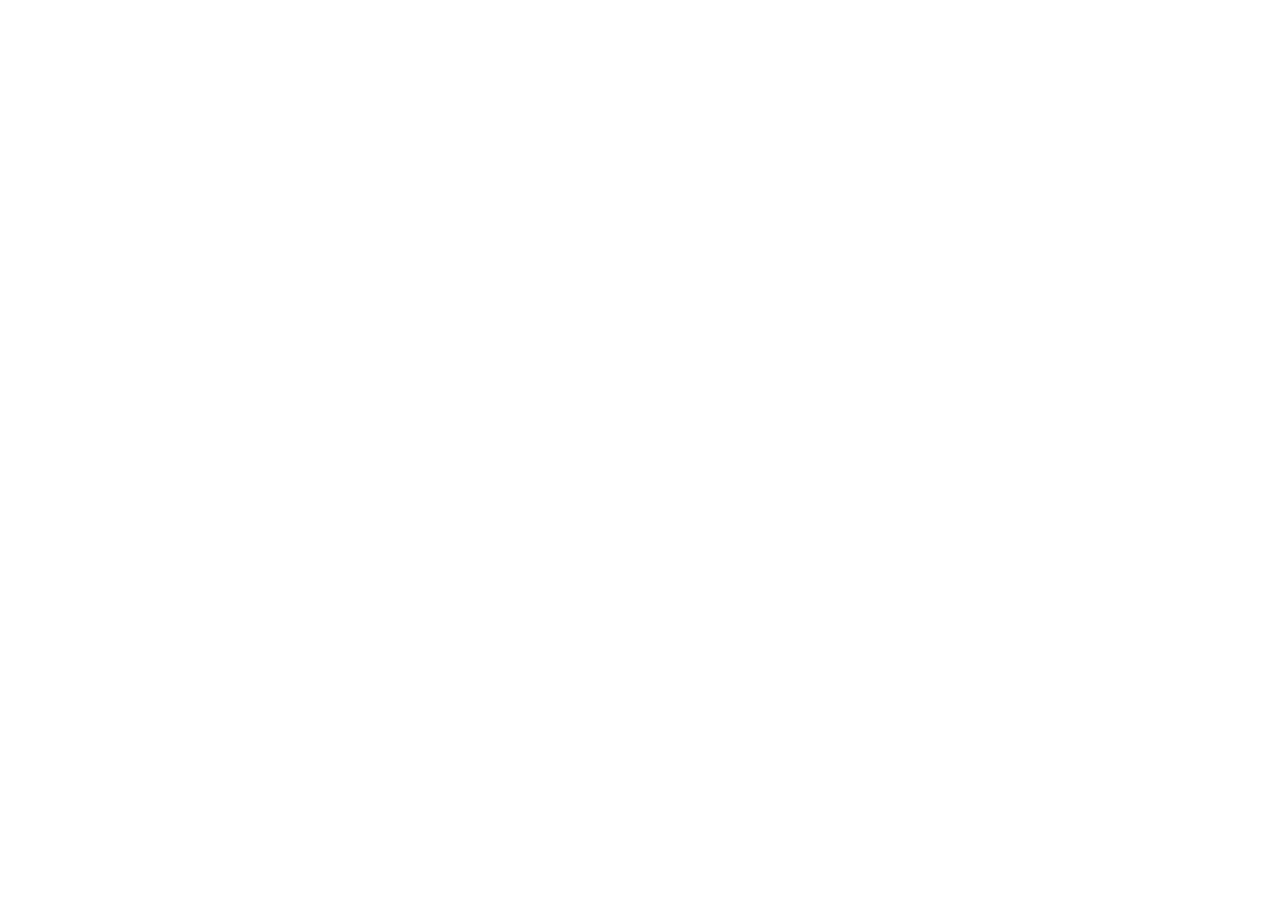
==== commit 3a62bafe: "Redirect legacy HALF HOUSE URLs to dedicated HALF HOUSE site" ====
--- a/halfhouse/index.html
+++ b/halfhouse/index.html
@@ -2,17 +2,18 @@
 
 <html lang="ko">
 <head>
+<script src="relocate.js?v=20261103"></script>
 <meta charset="utf-8"/><meta content="width=device-width,initial-scale=1" name="viewport"/>
 <meta content="#332de5" name="theme-color"/><meta content="strict-origin-when-cross-origin" name="referrer"/>
 <meta content="default-src 'self'; script-src 'self'; style-src 'self' https://fonts.googleapis.com; font-src 'self' https://fonts.gstatic.com https://cdn.jsdelivr.net; img-src 'self' data:; connect-src 'self'; frame-src https://www.google.com; object-src 'none'; base-uri 'self'; form-action 'none'" http-equiv="Content-Security-Policy"/>
 <title>하프하우스 HALF HOUSE | 강남역 브런치·베이커리·대관</title>
 <meta content="강남역 하프하우스. 같은 건물에서 매일 만드는 바게트·깜빠뉴·소금빵, 수제 사워도우 파니니와 바스크 치즈케이크. 넓고 편안한 공간에서 브런치, 단체주문, 홀케이크, 대관·팝업까지." name="description"/>
-<link href="https://f45luke-source.github.io/nuttypresso-cake/halfhouse/" rel="canonical"/>
+<link href="https://halfhouse-gangnam.fairyyak17.chatgpt.site/" rel="canonical"/>
 <meta content="website" property="og:type"/><meta content="ko_KR" property="og:locale"/><meta content="HALF HOUSE" property="og:site_name"/>
 <meta content="당신의 두 번째 집, 하프하우스" property="og:title"/>
 <meta content="강남역의 넓고 편안한 브런치 카페. 매일 직접 만드는 빵, 수제 사워도우 파니니, 그리고 함께할 공간." property="og:description"/>
-<meta content="https://f45luke-source.github.io/nuttypresso-cake/halfhouse/" property="og:url"/>
-<meta content="https://f45luke-source.github.io/nuttypresso-cake/halfhouse/assets/photos/space-39.webp" property="og:image"/>
+<meta content="https://halfhouse-gangnam.fairyyak17.chatgpt.site/" property="og:url"/>
+<meta content="https://halfhouse-gangnam.fairyyak17.chatgpt.site/assets/photos/space-39.webp" property="og:image"/>
 <meta content="하프하우스의 빵과 커피가 놓인 테이블" property="og:image:alt"/><meta content="summary_large_image" name="twitter:card"/>
 <link href="assets/favicon.svg" rel="icon" type="image/svg+xml"/>
 <link rel="preload" href="assets/fonts/happiness-title.woff2" as="font" type="font/woff2" crossorigin/>
@@ -53,7 +54,7 @@
 
 
 <section class="section space-section wrap blue-surface" id="space"><div class="section-heading"><div><p class="eyebrow">FIND YOUR FAVOURITE SPOT</p><h2>오늘은,<br/>어디에 앉을까요?</h2></div><p>혼자여도, 여럿이어도 편안하게.<br/>1층부터 2층, 야외까지 둘러보세요.<br/><small>사진을 누르면 크게 볼 수 있어요.</small></p></div><nav class="floor-links" aria-label="공간 바로가기"><a href="#space-first">1층 ↘</a><a href="#space-second">2층 · 사진 6장 ↘</a><a href="#space-outdoor">야외 ↘</a></nav><section class="floor-block" id="space-first" aria-labelledby="floor-first-title"><div class="floor-heading"><p class="eyebrow">01 / FIRST FLOOR</p><h3 id="floor-first-title">1층, 빵과 커피를 고르는 시간.</h3><p>유리창 너머의 일상을 보며, 오늘 먹을 빵을 골라보세요.</p></div><div class="space-gallery" id="gallery-first" data-space-rail data-gallery="space-first" role="region" aria-label="1층 사진 3장" tabindex="0"><button type="button" class="space-gallery-tile" data-photo="assets/photos/hero-26.webp" data-caption="베이커리 진열 — 가까이에서 보고 고르는 오늘의 빵" aria-label="베이커리 진열 사진 크게 보기"><img src="assets/photos/hero-26-640.webp" srcset="assets/photos/hero-26-640.webp 640w, assets/photos/hero-26.webp 1600w" sizes="(max-width:600px) 80vw, 45vw" loading="lazy" decoding="async" width="1600" height="1067" alt="베이커리 진열 — 가까이에서 보고 고르는 오늘의 빵"/><span><strong>베이커리 진열</strong><span>가까이에서 보고 고르는 오늘의 빵</span><b aria-hidden="true">＋</b></span></button><button type="button" class="space-gallery-tile" data-photo="assets/photos/space-35.webp" data-caption="1층 창가와 카운터 — 커피를 기다리는 시간도 편안하게" aria-label="1층 창가와 카운터 사진 크게 보기"><img src="assets/photos/space-35-640.webp" srcset="assets/photos/space-35-640.webp 640w, assets/photos/space-35.webp 1600w" sizes="(max-width:600px) 80vw, 45vw" loading="lazy" decoding="async" width="1600" height="1067" alt="1층 창가와 카운터 — 커피를 기다리는 시간도 편안하게"/><span><strong>1층 창가와 카운터</strong><span>커피를 기다리는 시간도 편안하게</span><b aria-hidden="true">＋</b></span></button><button type="button" class="space-gallery-tile" data-photo="assets/photos/space-21.webp" data-caption="계단 옆 작은 테이블 — 가볍게 마주 앉아 쉬어가는 자리" aria-label="계단 옆 작은 테이블 사진 크게 보기"><img src="assets/photos/space-21-640.webp" srcset="assets/photos/space-21-640.webp 640w, assets/photos/space-21.webp 1600w" sizes="(max-width:600px) 80vw, 45vw" loading="lazy" decoding="async" width="1600" height="1067" alt="계단 옆 작은 테이블 — 가볍게 마주 앉아 쉬어가는 자리"/><span><strong>계단 옆 작은 테이블</strong><span>가볍게 마주 앉아 쉬어가는 자리</span><b aria-hidden="true">＋</b></span></button></div><div class="space-gallery-controls"><p>옆으로 넘겨 둘러보세요 ↔</p><div><button type="button" data-space-prev aria-controls="gallery-first" aria-label="1층 이전 사진" disabled>←</button><span class="space-gallery-count" data-space-count role="status" aria-live="polite">1 / 3</span><button type="button" data-space-next aria-controls="gallery-first" aria-label="1층 다음 사진">→</button></div></div></section><section class="floor-block" id="space-second" aria-labelledby="floor-second-title"><div class="floor-heading"><p class="eyebrow">02 / SECOND FLOOR</p><h3 id="floor-second-title">2층, 조금 더 머물고 싶은 자리.</h3><p>창가의 여유부터 함께 둘러앉는 테이블까지. 마음에 드는 자리를 찾아보세요.</p></div><div class="space-gallery" id="gallery-second" data-space-rail data-gallery="space-second" role="region" aria-label="2층 사진 6장" tabindex="0"><button type="button" class="space-gallery-tile" data-photo="assets/photos/space-12.webp" data-caption="함께 앉는 큰 테이블 — 여럿이 마주 앉아 이야기 나누는 자리" aria-label="함께 앉는 큰 테이블 사진 크게 보기"><img src="assets/photos/space-12-640.webp" srcset="assets/photos/space-12-640.webp 640w, assets/photos/space-12.webp 1600w" sizes="(max-width:600px) 80vw, 45vw" loading="lazy" decoding="async" width="1600" height="1067" alt="함께 앉는 큰 테이블 — 여럿이 마주 앉아 이야기 나누는 자리"/><span><strong>함께 앉는 큰 테이블</strong><span>여럿이 마주 앉아 이야기 나누는 자리</span><b aria-hidden="true">＋</b></span></button><button type="button" class="space-gallery-tile" data-photo="assets/photos/hero-16.webp" data-caption="안쪽 좌석 — 따뜻한 나무와 식물이 있는 한쪽 공간" aria-label="안쪽 좌석 사진 크게 보기"><img src="assets/photos/hero-16-640.webp" srcset="assets/photos/hero-16-640.webp 640w, assets/photos/hero-16.webp 1600w" sizes="(max-width:600px) 80vw, 45vw" loading="lazy" decoding="async" width="1600" height="1067" alt="안쪽 좌석 — 따뜻한 나무와 식물이 있는 한쪽 공간"/><span><strong>안쪽 좌석</strong><span>따뜻한 나무와 식물이 있는 한쪽 공간</span><b aria-hidden="true">＋</b></span></button><button type="button" class="space-gallery-tile" data-photo="assets/photos/hero-19.webp" data-caption="길게 이어진 창가 — 혼자서도 편안하게 머무는 자리" aria-label="길게 이어진 창가 사진 크게 보기"><img src="assets/photos/hero-19-640.webp" srcset="assets/photos/hero-19-640.webp 640w, assets/photos/hero-19.webp 1600w" sizes="(max-width:600px) 80vw, 45vw" loading="lazy" decoding="async" width="1600" height="1067" alt="길게 이어진 창가 — 혼자서도 편안하게 머무는 자리"/><span><strong>길게 이어진 창가</strong><span>혼자서도 편안하게 머무는 자리</span><b aria-hidden="true">＋</b></span></button><button type="button" class="space-gallery-tile" data-photo="assets/photos/hero-20.webp" data-caption="소파와 라운지 — 느긋하게 대화를 이어가는 공간" aria-label="소파와 라운지 사진 크게 보기"><img src="assets/photos/hero-20-640.webp" srcset="assets/photos/hero-20-640.webp 640w, assets/photos/hero-20.webp 1600w" sizes="(max-width:600px) 80vw, 45vw" loading="lazy" decoding="async" width="1600" height="1067" alt="소파와 라운지 — 느긋하게 대화를 이어가는 공간"/><span><strong>소파와 라운지</strong><span>느긋하게 대화를 이어가는 공간</span><b aria-hidden="true">＋</b></span></button><button type="button" class="space-gallery-tile" data-photo="assets/photos/space-13.webp" data-caption="창가 쪽 테이블 — 통창 너머로 시선이 이어지는 자리" aria-label="창가 쪽 테이블 사진 크게 보기"><img src="assets/photos/space-13-640.webp" srcset="assets/photos/space-13-640.webp 640w, assets/photos/space-13.webp 1600w" sizes="(max-width:600px) 80vw, 45vw" loading="lazy" decoding="async" width="1600" height="1067" alt="창가 쪽 테이블 — 통창 너머로 시선이 이어지는 자리"/><span><strong>창가 쪽 테이블</strong><span>통창 너머로 시선이 이어지는 자리</span><b aria-hidden="true">＋</b></span></button><button type="button" class="space-gallery-tile" data-photo="assets/photos/hero-22.webp" data-caption="2층에서 내려다본 풍경 — 1층 커피 바까지 이어지는 하프하우스" aria-label="2층에서 내려다본 풍경 사진 크게 보기"><img src="assets/photos/hero-22-640.webp" srcset="assets/photos/hero-22-640.webp 640w, assets/photos/hero-22.webp 1600w" sizes="(max-width:600px) 80vw, 45vw" loading="lazy" decoding="async" width="1600" height="1067" alt="2층에서 내려다본 풍경 — 1층 커피 바까지 이어지는 하프하우스"/><span><strong>2층에서 내려다본 풍경</strong><span>1층 커피 바까지 이어지는 하프하우스</span><b aria-hidden="true">＋</b></span></button></div><div class="space-gallery-controls"><p>옆으로 넘겨 둘러보세요 ↔</p><div><button type="button" data-space-prev aria-controls="gallery-second" aria-label="2층 이전 사진" disabled>←</button><span class="space-gallery-count" data-space-count role="status" aria-live="polite">1 / 6</span><button type="button" data-space-next aria-controls="gallery-second" aria-label="2층 다음 사진">→</button></div></div></section><section class="floor-block" id="space-outdoor" aria-labelledby="floor-outdoor-title"><div class="floor-heading"><p class="eyebrow">03 / OUTDOOR</p><h3 id="floor-outdoor-title">야외, 커피 한 잔의 여유.</h3><p>실내와는 또 다른 분위기. 바깥 공기와 함께 잠깐 쉬어가세요.</p></div><div class="space-gallery" id="gallery-outdoor" data-space-rail data-gallery="space-outdoor" role="region" aria-label="야외 사진 2장" tabindex="0"><button type="button" class="space-gallery-tile" data-photo="assets/photos/hero-33.webp" data-caption="야외 테이블 — 입구 앞 테이블에서 즐기는 커피 한 잔" aria-label="야외 테이블 사진 크게 보기"><img src="assets/photos/hero-33-640.webp" srcset="assets/photos/hero-33-640.webp 640w, assets/photos/hero-33.webp 1600w" sizes="(max-width:600px) 80vw, 45vw" loading="lazy" decoding="async" width="1600" height="1067" alt="야외 테이블 — 입구 앞 테이블에서 즐기는 커피 한 잔"/><span><strong>야외 테이블</strong><span>입구 앞 테이블에서 즐기는 커피 한 잔</span><b aria-hidden="true">＋</b></span></button><button type="button" class="space-gallery-tile" data-photo="assets/photos/hero-31.webp" data-caption="매장 입구와 외관 — 유리창 너머로 보이는 하프하우스" aria-label="매장 입구와 외관 사진 크게 보기"><img src="assets/photos/hero-31-640.webp" srcset="assets/photos/hero-31-640.webp 640w, assets/photos/hero-31.webp 1600w" sizes="(max-width:600px) 80vw, 45vw" loading="lazy" decoding="async" width="1600" height="1067" alt="매장 입구와 외관 — 유리창 너머로 보이는 하프하우스"/><span><strong>매장 입구와 외관</strong><span>유리창 너머로 보이는 하프하우스</span><b aria-hidden="true">＋</b></span></button></div><div class="space-gallery-controls"><p>옆으로 넘겨 둘러보세요 ↔</p><div><button type="button" data-space-prev aria-controls="gallery-outdoor" aria-label="야외 이전 사진" disabled>←</button><span class="space-gallery-count" data-space-count role="status" aria-live="polite">1 / 2</span><button type="button" data-space-next aria-controls="gallery-outdoor" aria-label="야외 다음 사진">→</button></div></div></section><div class="space-inquiry"><p>여럿이 함께할 자리를 찾고 있나요?</p><a class="text-link" href="inquiry.html?service=group">단체 방문 상담 ↗</a></div></section>
-<section class="section signature-section" id="menu"><div class="wrap"><div class="section-heading"><div><p class="eyebrow">03 / OUR SIGNATURES</p><h2>직접 만든 사워도우에,<br>직접 손질한 재료를<br>건강하게 담았습니다.</h2></div><p>직접 만든 사워도우에 풍성하게 채운 파니니.<br>커피 곁에 두고 싶은 빵까지, 하프하우스의 대표 메뉴.</p></div><div class="panini-carousel" role="region" aria-label="파니니 사진 12장" aria-roledescription="캐러셀"><div class="panini-choices" aria-label="파니니 종류 선택"><button type="button" data-panini-select="0" aria-pressed="true" aria-controls="panini-slides">치즈 파니니</button><button type="button" data-panini-select="4" aria-pressed="false" aria-controls="panini-slides">가지토마토 파니니</button><button type="button" data-panini-select="7" aria-pressed="false" aria-controls="panini-slides">치킨 백김치 파니니</button><button type="button" data-panini-select="10" aria-pressed="false" aria-controls="panini-slides">불고기 파니니</button></div><div class="panini-grid" id="panini-slides"><article class="panini-card" data-panini-group="cheese" aria-label="1 / 12 · 치즈 파니니"><button type="button" class="product-photo" data-gallery="panini" data-photo="assets/collection/panini-cheese-01.webp" data-caption="치즈 파니니 · 사진 1/4" aria-label="치즈 파니니 사진 1 크게 보기"><img src="assets/collection/panini-cheese-01.webp" width="1200" height="901" loading="lazy" decoding="async" alt="치즈 파니니 실제 제품 사진 1"/><span aria-hidden="true">＋</span></button><div class="product-copy"><p class="eyebrow">SOURDOUGH PANINI</p><h3>치즈 파니니</h3><p>바삭한 사워도우 사이, 고소하게 녹아드는 치즈.</p><small>사진 1 / 4</small></div></article><article class="panini-card" data-panini-group="cheese" aria-label="2 / 12 · 치즈 파니니" hidden><button type="button" class="product-photo" data-gallery="panini" data-photo="assets/collection/panini-cheese-02.webp" data-caption="치즈 파니니 · 사진 2/4" aria-label="치즈 파니니 사진 2 크게 보기"><img src="assets/collection/panini-cheese-02.webp" width="1200" height="901" loading="lazy" decoding="async" alt="치즈 파니니 실제 제품 사진 2"/><span aria-hidden="true">＋</span></button><div class="product-copy"><p class="eyebrow">SOURDOUGH PANINI</p><h3>치즈 파니니</h3><p>바삭한 사워도우 사이, 고소하게 녹아드는 치즈.</p><small>사진 2 / 4</small></div></article><article class="panini-card" data-panini-group="cheese" aria-label="3 / 12 · 치즈 파니니" hidden><button type="button" class="product-photo" data-gallery="panini" data-photo="assets/collection/panini-cheese-03.webp" data-caption="치즈 파니니 · 사진 3/4" aria-label="치즈 파니니 사진 3 크게 보기"><img src="assets/collection/panini-cheese-03.webp" width="1200" height="901" loading="lazy" decoding="async" alt="치즈 파니니 실제 제품 사진 3"/><span aria-hidden="true">＋</span></button><div class="product-copy"><p class="eyebrow">SOURDOUGH PANINI</p><h3>치즈 파니니</h3><p>바삭한 사워도우 사이, 고소하게 녹아드는 치즈.</p><small>사진 3 / 4</small></div></article><article class="panini-card" data-panini-group="cheese" aria-label="4 / 12 · 치즈 파니니" hidden><button type="button" class="product-photo" data-gallery="panini" data-photo="assets/collection/panini-cheese-04.webp" data-caption="치즈 파니니 · 사진 4/4" aria-label="치즈 파니니 사진 4 크게 보기"><img src="assets/collection/panini-cheese-04.webp" width="1200" height="901" loading="lazy" decoding="async" alt="치즈 파니니 실제 제품 사진 4"/><span aria-hidden="true">＋</span></button><div class="product-copy"><p class="eyebrow">SOURDOUGH PANINI</p><h3>치즈 파니니</h3><p>바삭한 사워도우 사이, 고소하게 녹아드는 치즈.</p><small>사진 4 / 4</small></div></article><article class="panini-card" data-panini-group="vegetable" aria-label="5 / 12 · 가지토마토 파니니" hidden><button type="button" class="product-photo" data-gallery="panini" data-photo="assets/collection/panini-vegetable-01.webp" data-caption="가지토마토 파니니 · 사진 1/3" aria-label="가지토마토 파니니 사진 1 크게 보기"><img src="assets/collection/panini-vegetable-01.webp" width="1200" height="900" loading="lazy" decoding="async" alt="가지토마토 파니니 실제 제품 사진 1"/><span aria-hidden="true">＋</span></button><div class="product-copy"><p class="eyebrow">SOURDOUGH PANINI</p><h3>가지토마토 파니니</h3><p>구운 가지와 토마토, 채소의 풍미를 한입 가득.</p><small>사진 1 / 3</small></div></article><article class="panini-card" data-panini-group="vegetable" aria-label="6 / 12 · 가지토마토 파니니" hidden><button type="button" class="product-photo" data-gallery="panini" data-photo="assets/collection/panini-vegetable-02.webp" data-caption="가지토마토 파니니 · 사진 2/3" aria-label="가지토마토 파니니 사진 2 크게 보기"><img src="assets/collection/panini-vegetable-02.webp" width="1200" height="900" loading="lazy" decoding="async" alt="가지토마토 파니니 실제 제품 사진 2"/><span aria-hidden="true">＋</span></button><div class="product-copy"><p class="eyebrow">SOURDOUGH PANINI</p><h3>가지토마토 파니니</h3><p>구운 가지와 토마토, 채소의 풍미를 한입 가득.</p><small>사진 2 / 3</small></div></article><article class="panini-card" data-panini-group="vegetable" aria-label="7 / 12 · 가지토마토 파니니" hidden><button type="button" class="product-photo" data-gallery="panini" data-photo="assets/collection/panini-vegetable-03.webp" data-caption="가지토마토 파니니 · 사진 3/3" aria-label="가지토마토 파니니 사진 3 크게 보기"><img src="assets/collection/panini-vegetable-03.webp" width="1200" height="900" loading="lazy" decoding="async" alt="가지토마토 파니니 실제 제품 사진 3"/><span aria-hidden="true">＋</span></button><div class="product-copy"><p class="eyebrow">SOURDOUGH PANINI</p><h3>가지토마토 파니니</h3><p>구운 가지와 토마토, 채소의 풍미를 한입 가득.</p><small>사진 3 / 3</small></div></article><article class="panini-card" data-panini-group="chicken" aria-label="8 / 12 · 치킨 백김치 파니니" hidden><button type="button" class="product-photo" data-gallery="panini" data-photo="assets/collection/panini-chicken-01.webp" data-caption="치킨 백김치 파니니 · 사진 1/3" aria-label="치킨 백김치 파니니 사진 1 크게 보기"><img src="assets/collection/panini-chicken-01.webp" width="1200" height="901" loading="lazy" decoding="async" alt="치킨 백김치 파니니 실제 제품 사진 1"/><span aria-hidden="true">＋</span></button><div class="product-copy"><p class="eyebrow">SOURDOUGH PANINI</p><h3>치킨 백김치 파니니</h3><p>담백한 치킨에 아삭한 백김치를 더한 조합.</p><small>사진 1 / 3</small></div></article><article class="panini-card" data-panini-group="chicken" aria-label="9 / 12 · 치킨 백김치 파니니" hidden><button type="button" class="product-photo" data-gallery="panini" data-photo="assets/collection/panini-chicken-02.webp" data-caption="치킨 백김치 파니니 · 사진 2/3" aria-label="치킨 백김치 파니니 사진 2 크게 보기"><img src="assets/collection/panini-chicken-02.webp" width="1200" height="902" loading="lazy" decoding="async" alt="치킨 백김치 파니니 실제 제품 사진 2"/><span aria-hidden="true">＋</span></button><div class="product-copy"><p class="eyebrow">SOURDOUGH PANINI</p><h3>치킨 백김치 파니니</h3><p>담백한 치킨에 아삭한 백김치를 더한 조합.</p><small>사진 2 / 3</small></div></article><article class="panini-card" data-panini-group="chicken" aria-label="10 / 12 · 치킨 백김치 파니니" hidden><button type="button" class="product-photo" data-gallery="panini" data-photo="assets/collection/panini-chicken-03.webp" data-caption="치킨 백김치 파니니 · 사진 3/3" aria-label="치킨 백김치 파니니 사진 3 크게 보기"><img src="assets/collection/panini-chicken-03.webp" width="1200" height="902" loading="lazy" decoding="async" alt="치킨 백김치 파니니 실제 제품 사진 3"/><span aria-hidden="true">＋</span></button><div class="product-copy"><p class="eyebrow">SOURDOUGH PANINI</p><h3>치킨 백김치 파니니</h3><p>담백한 치킨에 아삭한 백김치를 더한 조합.</p><small>사진 3 / 3</small></div></article><article class="panini-card" data-panini-group="bulgogi" aria-label="11 / 12 · 불고기 파니니" hidden><button type="button" class="product-photo" data-gallery="panini" data-photo="assets/collection/panini-bulgogi-01.webp" data-caption="불고기 파니니 · 사진 1/2" aria-label="불고기 파니니 사진 1 크게 보기"><img src="assets/collection/panini-bulgogi-01.webp" width="1200" height="901" loading="lazy" decoding="async" alt="불고기 파니니 실제 제품 사진 1"/><span aria-hidden="true">＋</span></button><div class="product-copy"><p class="eyebrow">SOURDOUGH PANINI</p><h3>불고기 파니니</h3><p>짭조름한 불고기와 치즈로 채운 든든한 한 끼.</p><small>사진 1 / 2</small></div></article><article class="panini-card" data-panini-group="bulgogi" aria-label="12 / 12 · 불고기 파니니" hidden><button type="button" class="product-photo" data-gallery="panini" data-photo="assets/collection/panini-bulgogi-02.webp" data-caption="불고기 파니니 · 사진 2/2" aria-label="불고기 파니니 사진 2 크게 보기"><img src="assets/collection/panini-bulgogi-02.webp" width="1200" height="901" loading="lazy" decoding="async" alt="불고기 파니니 실제 제품 사진 2"/><span aria-hidden="true">＋</span></button><div class="product-copy"><p class="eyebrow">SOURDOUGH PANINI</p><h3>불고기 파니니</h3><p>짭조름한 불고기와 치즈로 채운 든든한 한 끼.</p><small>사진 2 / 2</small></div></article></div><div class="panini-controls"><span>클릭해서 한 장씩 둘러보세요.</span><button type="button" id="panini-prev" aria-label="이전 파니니 사진" aria-controls="panini-slides">←</button><p id="panini-status" role="status" aria-live="polite" aria-atomic="true"><span>01</span> / 12</p><button type="button" id="panini-next" aria-label="다음 파니니 사진" aria-controls="panini-slides">→</button></div></div><div class="menu-subheading"><p class="eyebrow">A LITTLE SOMETHING WITH YOUR COFFEE</p><h3>하프하우스는 기본을 중시합니다.<br/>기본적인 빵이 저희들의 시그니처입니다.</h3></div><div class="bread-grid"><article class="bread-card"><button class="catalog-photo " type="button" data-gallery="bread" data-photo="assets/products-20261103/salt-bread.webp" data-caption="기본 소금빵" aria-label="기본 소금빵 사진 크게 보기"><img src="assets/products-20261103/salt-bread-640.webp" srcset="assets/products-20261103/salt-bread-640.webp 640w, assets/products-20261103/salt-bread.webp 1200w" sizes="(max-width:720px) 42vw, (max-width:1100px) 30vw, 380px" width="1200" height="800" loading="lazy" decoding="async" alt="하프하우스 기본 소금빵"/><span aria-hidden="true">＋</span></button><h3>기본 소금빵</h3></article><article class="bread-card"><button class="catalog-photo " type="button" data-gallery="bread" data-photo="assets/products-20261103/chocolate-salt-bread.webp" data-caption="초코 소금빵" aria-label="초코 소금빵 사진 크게 보기"><img src="assets/products-20261103/chocolate-salt-bread-640.webp" srcset="assets/products-20261103/chocolate-salt-bread-640.webp 640w, assets/products-20261103/chocolate-salt-bread.webp 1200w" sizes="(max-width:720px) 42vw, (max-width:1100px) 30vw, 380px" width="1200" height="800" loading="lazy" decoding="async" alt="하프하우스 초코 소금빵"/><span aria-hidden="true">＋</span></button><h3>초코 소금빵</h3></article><article class="bread-card"><button class="catalog-photo " type="button" data-gallery="bread" data-photo="assets/products-20261103/egg-tart.webp" data-caption="에그타르트" aria-label="에그타르트 사진 크게 보기"><img src="assets/products-20261103/egg-tart-640.webp" srcset="assets/products-20261103/egg-tart-640.webp 640w, assets/products-20261103/egg-tart.webp 1200w" sizes="(max-width:720px) 42vw, (max-width:1100px) 30vw, 380px" width="1200" height="1173" loading="lazy" decoding="async" alt="하프하우스 에그타르트"/><span aria-hidden="true">＋</span></button><h3>에그타르트</h3></article><article class="bread-card"><button class="catalog-photo " type="button" data-gallery="bread" data-photo="assets/products-20261103/chocolate-baguette.webp" data-caption="초코 바게트" aria-label="초코 바게트 사진 크게 보기"><img src="assets/products-20261103/chocolate-baguette-640.webp" srcset="assets/products-20261103/chocolate-baguette-640.webp 640w, assets/products-20261103/chocolate-baguette.webp 1200w" sizes="(max-width:720px) 42vw, (max-width:1100px) 30vw, 380px" width="1200" height="900" loading="lazy" decoding="async" alt="하프하우스 초코 바게트"/><span aria-hidden="true">＋</span></button><h3>초코 바게트</h3></article><article class="bread-card"><button class="catalog-photo " type="button" data-gallery="bread" data-photo="assets/products-20261103/pistachio-baguette.webp" data-caption="피스타치오 바게트" aria-label="피스타치오 바게트 사진 크게 보기"><img src="assets/products-20261103/pistachio-baguette-640.webp" srcset="assets/products-20261103/pistachio-baguette-640.webp 640w, assets/products-20261103/pistachio-baguette.webp 1200w" sizes="(max-width:720px) 42vw, (max-width:1100px) 30vw, 380px" width="1200" height="900" loading="lazy" decoding="async" alt="하프하우스 피스타치오 바게트"/><span aria-hidden="true">＋</span></button><h3>피스타치오 바게트</h3></article><article class="bread-card"><button class="catalog-photo " type="button" data-gallery="bread" data-photo="assets/products-20261103/chestnut-baguette.webp" data-caption="밤 바게트" aria-label="밤 바게트 사진 크게 보기"><img src="assets/products-20261103/chestnut-baguette-640.webp" srcset="assets/products-20261103/chestnut-baguette-640.webp 640w, assets/products-20261103/chestnut-baguette.webp 1200w" sizes="(max-width:720px) 42vw, (max-width:1100px) 30vw, 380px" width="1200" height="900" loading="lazy" decoding="async" alt="하프하우스 밤 바게트"/><span aria-hidden="true">＋</span></button><h3>밤 바게트</h3></article></div><div class="section-tail"><p>팀 점심, 회의 간식, 함께 나눌 브런치도 준비해요.</p><a class="text-link" href="inquiry.html?service=bulk&amp;product=panini" data-track="menu_bulk">파니니·베이커리 단체주문 ↗</a></div></div></section>
+<section class="section signature-section" id="menu"><div class="wrap"><div class="section-heading"><div><p class="eyebrow">03 / OUR SIGNATURES</p><h2>직접 만든 사워도우에,<br>직접 손질한 재료를<br>건강하게 담았습니다.</h2></div><p>직접 만든 사워도우에 풍성하게 채운 파니니.<br>커피 곁에 두고 싶은 빵까지, 하프하우스의 대표 메뉴.</p></div><div class="panini-carousel" role="region" aria-label="파니니 사진 12장" aria-roledescription="캐러셀"><div class="panini-choices" aria-label="파니니 종류 선택"><button type="button" data-panini-select="0" aria-pressed="true" aria-controls="panini-slides">치즈 파니니</button><button type="button" data-panini-select="4" aria-pressed="false" aria-controls="panini-slides">가지토마토 파니니</button><button type="button" data-panini-select="7" aria-pressed="false" aria-controls="panini-slides">치킨 백김치 파니니</button><button type="button" data-panini-select="10" aria-pressed="false" aria-controls="panini-slides">불고기 파니니</button></div><div class="panini-grid" id="panini-slides"><article class="panini-card" data-panini-group="cheese" aria-label="1 / 12 · 치즈 파니니"><button type="button" class="product-photo" data-gallery="panini" data-photo="assets/collection/panini-cheese-01-white.webp" data-caption="치즈 파니니 · 사진 1/4" aria-label="치즈 파니니 사진 1 크게 보기"><img src="assets/collection/panini-cheese-01-white.webp" width="1200" height="901" loading="lazy" decoding="async" alt="치즈 파니니 실제 제품 사진 1"/><span aria-hidden="true">＋</span></button><div class="product-copy"><p class="eyebrow">SOURDOUGH PANINI</p><h3>치즈 파니니</h3><p>바삭한 사워도우 사이, 고소하게 녹아드는 치즈.</p><small>사진 1 / 4</small></div></article><article class="panini-card" data-panini-group="cheese" aria-label="2 / 12 · 치즈 파니니" hidden><button type="button" class="product-photo" data-gallery="panini" data-photo="assets/collection/panini-cheese-02-white.webp" data-caption="치즈 파니니 · 사진 2/4" aria-label="치즈 파니니 사진 2 크게 보기"><img src="assets/collection/panini-cheese-02-white.webp" width="1200" height="901" loading="lazy" decoding="async" alt="치즈 파니니 실제 제품 사진 2"/><span aria-hidden="true">＋</span></button><div class="product-copy"><p class="eyebrow">SOURDOUGH PANINI</p><h3>치즈 파니니</h3><p>바삭한 사워도우 사이, 고소하게 녹아드는 치즈.</p><small>사진 2 / 4</small></div></article><article class="panini-card" data-panini-group="cheese" aria-label="3 / 12 · 치즈 파니니" hidden><button type="button" class="product-photo" data-gallery="panini" data-photo="assets/collection/panini-cheese-03-white.webp" data-caption="치즈 파니니 · 사진 3/4" aria-label="치즈 파니니 사진 3 크게 보기"><img src="assets/collection/panini-cheese-03-white.webp" width="1200" height="901" loading="lazy" decoding="async" alt="치즈 파니니 실제 제품 사진 3"/><span aria-hidden="true">＋</span></button><div class="product-copy"><p class="eyebrow">SOURDOUGH PANINI</p><h3>치즈 파니니</h3><p>바삭한 사워도우 사이, 고소하게 녹아드는 치즈.</p><small>사진 3 / 4</small></div></article><article class="panini-card" data-panini-group="cheese" aria-label="4 / 12 · 치즈 파니니" hidden><button type="button" class="product-photo" data-gallery="panini" data-photo="assets/collection/panini-cheese-04-white.webp" data-caption="치즈 파니니 · 사진 4/4" aria-label="치즈 파니니 사진 4 크게 보기"><img src="assets/collection/panini-cheese-04-white.webp" width="1200" height="901" loading="lazy" decoding="async" alt="치즈 파니니 실제 제품 사진 4"/><span aria-hidden="true">＋</span></button><div class="product-copy"><p class="eyebrow">SOURDOUGH PANINI</p><h3>치즈 파니니</h3><p>바삭한 사워도우 사이, 고소하게 녹아드는 치즈.</p><small>사진 4 / 4</small></div></article><article class="panini-card" data-panini-group="vegetable" aria-label="5 / 12 · 가지토마토 파니니" hidden><button type="button" class="product-photo" data-gallery="panini" data-photo="assets/collection/panini-vegetable-01-white.webp" data-caption="가지토마토 파니니 · 사진 1/3" aria-label="가지토마토 파니니 사진 1 크게 보기"><img src="assets/collection/panini-vegetable-01-white.webp" width="1200" height="900" loading="lazy" decoding="async" alt="가지토마토 파니니 실제 제품 사진 1"/><span aria-hidden="true">＋</span></button><div class="product-copy"><p class="eyebrow">SOURDOUGH PANINI</p><h3>가지토마토 파니니</h3><p>구운 가지와 토마토, 채소의 풍미를 한입 가득.</p><small>사진 1 / 3</small></div></article><article class="panini-card" data-panini-group="vegetable" aria-label="6 / 12 · 가지토마토 파니니" hidden><button type="button" class="product-photo" data-gallery="panini" data-photo="assets/collection/panini-vegetable-02-white.webp" data-caption="가지토마토 파니니 · 사진 2/3" aria-label="가지토마토 파니니 사진 2 크게 보기"><img src="assets/collection/panini-vegetable-02-white.webp" width="1200" height="900" loading="lazy" decoding="async" alt="가지토마토 파니니 실제 제품 사진 2"/><span aria-hidden="true">＋</span></button><div class="product-copy"><p class="eyebrow">SOURDOUGH PANINI</p><h3>가지토마토 파니니</h3><p>구운 가지와 토마토, 채소의 풍미를 한입 가득.</p><small>사진 2 / 3</small></div></article><article class="panini-card" data-panini-group="vegetable" aria-label="7 / 12 · 가지토마토 파니니" hidden><button type="button" class="product-photo" data-gallery="panini" data-photo="assets/collection/panini-vegetable-03-white.webp" data-caption="가지토마토 파니니 · 사진 3/3" aria-label="가지토마토 파니니 사진 3 크게 보기"><img src="assets/collection/panini-vegetable-03-white.webp" width="1200" height="900" loading="lazy" decoding="async" alt="가지토마토 파니니 실제 제품 사진 3"/><span aria-hidden="true">＋</span></button><div class="product-copy"><p class="eyebrow">SOURDOUGH PANINI</p><h3>가지토마토 파니니</h3><p>구운 가지와 토마토, 채소의 풍미를 한입 가득.</p><small>사진 3 / 3</small></div></article><article class="panini-card" data-panini-group="chicken" aria-label="8 / 12 · 치킨 백김치 파니니" hidden><button type="button" class="product-photo" data-gallery="panini" data-photo="assets/collection/panini-chicken-01-white.webp" data-caption="치킨 백김치 파니니 · 사진 1/3" aria-label="치킨 백김치 파니니 사진 1 크게 보기"><img src="assets/collection/panini-chicken-01-white.webp" width="1200" height="901" loading="lazy" decoding="async" alt="치킨 백김치 파니니 실제 제품 사진 1"/><span aria-hidden="true">＋</span></button><div class="product-copy"><p class="eyebrow">SOURDOUGH PANINI</p><h3>치킨 백김치 파니니</h3><p>담백한 치킨에 아삭한 백김치를 더한 조합.</p><small>사진 1 / 3</small></div></article><article class="panini-card" data-panini-group="chicken" aria-label="9 / 12 · 치킨 백김치 파니니" hidden><button type="button" class="product-photo" data-gallery="panini" data-photo="assets/collection/panini-chicken-02-white.webp" data-caption="치킨 백김치 파니니 · 사진 2/3" aria-label="치킨 백김치 파니니 사진 2 크게 보기"><img src="assets/collection/panini-chicken-02-white.webp" width="1200" height="902" loading="lazy" decoding="async" alt="치킨 백김치 파니니 실제 제품 사진 2"/><span aria-hidden="true">＋</span></button><div class="product-copy"><p class="eyebrow">SOURDOUGH PANINI</p><h3>치킨 백김치 파니니</h3><p>담백한 치킨에 아삭한 백김치를 더한 조합.</p><small>사진 2 / 3</small></div></article><article class="panini-card" data-panini-group="chicken" aria-label="10 / 12 · 치킨 백김치 파니니" hidden><button type="button" class="product-photo" data-gallery="panini" data-photo="assets/collection/panini-chicken-03-white.webp" data-caption="치킨 백김치 파니니 · 사진 3/3" aria-label="치킨 백김치 파니니 사진 3 크게 보기"><img src="assets/collection/panini-chicken-03-white.webp" width="1200" height="902" loading="lazy" decoding="async" alt="치킨 백김치 파니니 실제 제품 사진 3"/><span aria-hidden="true">＋</span></button><div class="product-copy"><p class="eyebrow">SOURDOUGH PANINI</p><h3>치킨 백김치 파니니</h3><p>담백한 치킨에 아삭한 백김치를 더한 조합.</p><small>사진 3 / 3</small></div></article><article class="panini-card" data-panini-group="bulgogi" aria-label="11 / 12 · 불고기 파니니" hidden><button type="button" class="product-photo" data-gallery="panini" data-photo="assets/collection/panini-bulgogi-01-white.webp" data-caption="불고기 파니니 · 사진 1/2" aria-label="불고기 파니니 사진 1 크게 보기"><img src="assets/collection/panini-bulgogi-01-white.webp" width="1200" height="901" loading="lazy" decoding="async" alt="불고기 파니니 실제 제품 사진 1"/><span aria-hidden="true">＋</span></button><div class="product-copy"><p class="eyebrow">SOURDOUGH PANINI</p><h3>불고기 파니니</h3><p>짭조름한 불고기와 치즈로 채운 든든한 한 끼.</p><small>사진 1 / 2</small></div></article><article class="panini-card" data-panini-group="bulgogi" aria-label="12 / 12 · 불고기 파니니" hidden><button type="button" class="product-photo" data-gallery="panini" data-photo="assets/collection/panini-bulgogi-02-white.webp" data-caption="불고기 파니니 · 사진 2/2" aria-label="불고기 파니니 사진 2 크게 보기"><img src="assets/collection/panini-bulgogi-02-white.webp" width="1200" height="901" loading="lazy" decoding="async" alt="불고기 파니니 실제 제품 사진 2"/><span aria-hidden="true">＋</span></button><div class="product-copy"><p class="eyebrow">SOURDOUGH PANINI</p><h3>불고기 파니니</h3><p>짭조름한 불고기와 치즈로 채운 든든한 한 끼.</p><small>사진 2 / 2</small></div></article></div><div class="panini-controls"><span>클릭해서 한 장씩 둘러보세요.</span><button type="button" id="panini-prev" aria-label="이전 파니니 사진" aria-controls="panini-slides">←</button><p id="panini-status" role="status" aria-live="polite" aria-atomic="true"><span>01</span> / 12</p><button type="button" id="panini-next" aria-label="다음 파니니 사진" aria-controls="panini-slides">→</button></div></div><div class="menu-subheading"><p class="eyebrow">A LITTLE SOMETHING WITH YOUR COFFEE</p><h3>하프하우스는 기본을 중시합니다.<br/>기본적인 빵이 저희들의 시그니처입니다.</h3></div><div class="bread-grid"><article class="bread-card"><button class="catalog-photo " type="button" data-gallery="bread" data-photo="assets/products-20261103/salt-bread.webp" data-caption="기본 소금빵" aria-label="기본 소금빵 사진 크게 보기"><img src="assets/products-20261103/salt-bread-640.webp" srcset="assets/products-20261103/salt-bread-640.webp 640w, assets/products-20261103/salt-bread.webp 1200w" sizes="(max-width:720px) 42vw, (max-width:1100px) 30vw, 380px" width="1200" height="800" loading="lazy" decoding="async" alt="하프하우스 기본 소금빵"/><span aria-hidden="true">＋</span></button><h3>기본 소금빵</h3></article><article class="bread-card"><button class="catalog-photo " type="button" data-gallery="bread" data-photo="assets/products-20261103/chocolate-salt-bread.webp" data-caption="초코 소금빵" aria-label="초코 소금빵 사진 크게 보기"><img src="assets/products-20261103/chocolate-salt-bread-640.webp" srcset="assets/products-20261103/chocolate-salt-bread-640.webp 640w, assets/products-20261103/chocolate-salt-bread.webp 1200w" sizes="(max-width:720px) 42vw, (max-width:1100px) 30vw, 380px" width="1200" height="800" loading="lazy" decoding="async" alt="하프하우스 초코 소금빵"/><span aria-hidden="true">＋</span></button><h3>초코 소금빵</h3></article><article class="bread-card"><button class="catalog-photo " type="button" data-gallery="bread" data-photo="assets/products-20261103/egg-tart.webp" data-caption="에그타르트" aria-label="에그타르트 사진 크게 보기"><img src="assets/products-20261103/egg-tart-640.webp" srcset="assets/products-20261103/egg-tart-640.webp 640w, assets/products-20261103/egg-tart.webp 1200w" sizes="(max-width:720px) 42vw, (max-width:1100px) 30vw, 380px" width="1200" height="1173" loading="lazy" decoding="async" alt="하프하우스 에그타르트"/><span aria-hidden="true">＋</span></button><h3>에그타르트</h3></article><article class="bread-card"><button class="catalog-photo " type="button" data-gallery="bread" data-photo="assets/products-20261103/chocolate-baguette.webp" data-caption="초코 바게트" aria-label="초코 바게트 사진 크게 보기"><img src="assets/products-20261103/chocolate-baguette-640.webp" srcset="assets/products-20261103/chocolate-baguette-640.webp 640w, assets/products-20261103/chocolate-baguette.webp 1200w" sizes="(max-width:720px) 42vw, (max-width:1100px) 30vw, 380px" width="1200" height="900" loading="lazy" decoding="async" alt="하프하우스 초코 바게트"/><span aria-hidden="true">＋</span></button><h3>초코 바게트</h3></article><article class="bread-card"><button class="catalog-photo " type="button" data-gallery="bread" data-photo="assets/products-20261103/pistachio-baguette.webp" data-caption="피스타치오 바게트" aria-label="피스타치오 바게트 사진 크게 보기"><img src="assets/products-20261103/pistachio-baguette-640.webp" srcset="assets/products-20261103/pistachio-baguette-640.webp 640w, assets/products-20261103/pistachio-baguette.webp 1200w" sizes="(max-width:720px) 42vw, (max-width:1100px) 30vw, 380px" width="1200" height="900" loading="lazy" decoding="async" alt="하프하우스 피스타치오 바게트"/><span aria-hidden="true">＋</span></button><h3>피스타치오 바게트</h3></article><article class="bread-card"><button class="catalog-photo " type="button" data-gallery="bread" data-photo="assets/products-20261103/chestnut-baguette.webp" data-caption="밤 바게트" aria-label="밤 바게트 사진 크게 보기"><img src="assets/products-20261103/chestnut-baguette-640.webp" srcset="assets/products-20261103/chestnut-baguette-640.webp 640w, assets/products-20261103/chestnut-baguette.webp 1200w" sizes="(max-width:720px) 42vw, (max-width:1100px) 30vw, 380px" width="1200" height="900" loading="lazy" decoding="async" alt="하프하우스 밤 바게트"/><span aria-hidden="true">＋</span></button><h3>밤 바게트</h3></article></div><div class="section-tail"><p>팀 점심, 회의 간식, 함께 나눌 브런치도 준비해요.</p><a class="text-link" href="inquiry.html?service=bulk&amp;product=panini" data-track="menu_bulk">파니니·베이커리 단체주문 ↗</a></div></div></section>
 <section class="section lab-section wrap" id="brand"><div class="lab-layout"><div><div class="section-heading"><div><p class="eyebrow">04 / OUR OWN BAKERY LAB · B2</p><h2>이 건물 아래에서,<br>함께 나눌 빵을 만듭니다.</h2></div><p></p></div><p class="lab-intro">하프하우스에는 지하 2층의 단독 베이커리 랩이 있습니다. 매장에서 즐기는 빵부터 많은 사람에게 전할 선물까지, 우리가 직접 생산하고 준비합니다.</p><div class="lab-points"><div><b>자체 생산</b><p>같은 건물의 전용 랩에서 직접 만드는 베이커리.</p></div><div><b>대량 주문 가능</b><p>기업 행사와 단체 선물도 수량·일정에 맞춰 생산을 준비합니다.</p></div><div><b>구성부터 포장까지</b><p>목적과 예산을 알려주시면 어울리는 구성을 함께 정해요.</p></div></div><a class="button" href="inquiry.html?service=bulk&amp;product=bakery" data-track="lab_bulk">대량 주문 상담하기 ↗</a></div><div class="lab-photo awaiting-photo photo-pending" role="img" aria-label="베이커리 랩 사진 준비중"><span>사진 준비중</span></div></div></section>
 <section class="section real-reviews blue-surface" id="reviews"><div class="wrap"><div class="review-heading"><p class="eyebrow">FROM OUR GUESTS</p><h2>하프하우스를 다녀간 사람들의 찐 후기.</h2><p>다녀간 분들의 네이버 사진 후기.</p></div><div class="guest-book paper-panel" role="region" aria-roledescription="캐러셀" aria-label="네이버 사진 후기 10개"><div id="guest-pages"><article class="guest-page" data-review-slide aria-label="1 / 10 · 빛나는밤97님의 후기" ><header class="guest-author"><span class="guest-avatar" aria-hidden="true">빛</span><div><h3>빛나는밤97</h3><time>2026.10.16</time></div><span class="guest-naver">NAVER 방문자 리뷰</span></header><div class="guest-content"><div class="guest-photos"><button type="button" data-photo="assets/reviews/review-04-1.webp" data-gallery="review-0" data-caption="빛나는밤97님의 네이버 방문 후기 · 사진 1" aria-label="빛나는밤97님의 후기 사진 1 크게 보기"><img src="assets/reviews/review-04-1.webp" loading="lazy" decoding="async" alt="빛나는밤97님이 네이버 방문 후기에 올린 사진 1"/><span aria-hidden="true">＋</span></button><button type="button" data-photo="assets/reviews/review-04-2.webp" data-gallery="review-0" data-caption="빛나는밤97님의 네이버 방문 후기 · 사진 2" aria-label="빛나는밤97님의 후기 사진 2 크게 보기"><img src="assets/reviews/review-04-2.webp" loading="lazy" decoding="async" alt="빛나는밤97님이 네이버 방문 후기에 올린 사진 2"/><span aria-hidden="true">＋</span></button></div><div class="guest-copy"><blockquote>“소금빵도 너무 맛있고 친구가 추천해줘서 와봤는데 앞으로 강남올때마다 올거같아여”</blockquote><span class="guest-excerpt">리뷰 원문 일부</span><a href="https://map.naver.com/p/entry/place/2063685809?placePath=%2Freview%3FselectedReview%3D6ad20bfaa15c5335f6ce03df%26from%3Dmap%26fromPanelNum%3D1%26additionalHeight%3D76%26timestamp%3D202610302134%26locale%3Dko%26svcName%3Dmap_pcv5&amp;c=15.00,0,0,0,dh" target="_blank" rel="noopener noreferrer" aria-label="빛나는밤97님의 네이버 리뷰 전체 글 보기">네이버에서 전체 글 보기 ↗</a></div></div></article><article class="guest-page" data-review-slide aria-label="2 / 10 · lyb****님의 후기" hidden><header class="guest-author"><span class="guest-avatar" aria-hidden="true">l</span><div><h3>lyb****</h3><time>2026.10.16</time></div><span class="guest-naver">NAVER 방문자 리뷰</span></header><div class="guest-content"><div class="guest-photos"><button type="button" data-photo="assets/reviews/review-01-1.webp" data-gallery="review-1" data-caption="lyb****님의 네이버 방문 후기 · 사진 1" aria-label="lyb****님의 후기 사진 1 크게 보기"><img src="assets/reviews/review-01-1.webp" loading="lazy" decoding="async" alt="lyb****님이 네이버 방문 후기에 올린 사진 1"/><span aria-hidden="true">＋</span></button><button type="button" data-photo="assets/reviews/review-01-2.webp" data-gallery="review-1" data-caption="lyb****님의 네이버 방문 후기 · 사진 2" aria-label="lyb****님의 후기 사진 2 크게 보기"><img src="assets/reviews/review-01-2.webp" loading="lazy" decoding="async" alt="lyb****님이 네이버 방문 후기에 올린 사진 2"/><span aria-hidden="true">＋</span></button></div><div class="guest-copy"><blockquote>“불고기파니니 시켰는데 빵은 바삭하고 속은 간이 좋아서 맛있었어요!”</blockquote><span class="guest-excerpt">리뷰 원문 일부</span><a href="https://map.naver.com/p/entry/place/2063685809?placePath=%2Freview%3FselectedReview%3D6ad1de23ab674d8213c96a8a%26from%3Dmap%26fromPanelNum%3D1%26additionalHeight%3D76%26timestamp%3D202610302131%26locale%3Dko%26svcName%3Dmap_pcv5&amp;c=15.00,0,0,0,dh" target="_blank" rel="noopener noreferrer" aria-label="lyb****님의 네이버 리뷰 전체 글 보기">네이버에서 전체 글 보기 ↗</a></div></div></article><article class="guest-page" data-review-slide aria-label="3 / 10 · Lansuuny님의 후기" hidden><header class="guest-author"><span class="guest-avatar" aria-hidden="true">L</span><div><h3>Lansuuny</h3><time>2026.10.27</time></div><span class="guest-naver">NAVER 방문자 리뷰</span></header><div class="guest-content"><div class="guest-photos"><button type="button" data-photo="assets/reviews/review-02-1.webp" data-gallery="review-2" data-caption="Lansuuny님의 네이버 방문 후기 · 사진 1" aria-label="Lansuuny님의 후기 사진 1 크게 보기"><img src="assets/reviews/review-02-1.webp" loading="lazy" decoding="async" alt="Lansuuny님이 네이버 방문 후기에 올린 사진 1"/><span aria-hidden="true">＋</span></button><button type="button" data-photo="assets/reviews/review-02-2.webp" data-gallery="review-2" data-caption="Lansuuny님의 네이버 방문 후기 · 사진 2" aria-label="Lansuuny님의 후기 사진 2 크게 보기"><img src="assets/reviews/review-02-2.webp" loading="lazy" decoding="async" alt="Lansuuny님이 네이버 방문 후기에 올린 사진 2"/><span aria-hidden="true">＋</span></button></div><div class="guest-copy"><blockquote>“회사 바로 앞에 있는 카페라 점심 먹고 가끔 들르거나 한적한 시간에 여유롭게 커피 마시러 오기 좋은 곳이에요~”</blockquote><span class="guest-excerpt">리뷰 원문 일부</span><a href="https://map.naver.com/p/entry/place/2063685809?placePath=%2Freview%3FselectedReview%3D6ae023a679f8cc2efb889ed1%26from%3Dmap%26fromPanelNum%3D1%26additionalHeight%3D76%26timestamp%3D202610302133%26locale%3Dko%26svcName%3Dmap_pcv5&amp;c=15.00,0,0,0,dh" target="_blank" rel="noopener noreferrer" aria-label="Lansuuny님의 네이버 리뷰 전체 글 보기">네이버에서 전체 글 보기 ↗</a></div></div></article><article class="guest-page" data-review-slide aria-label="4 / 10 · 조유진85님의 후기" hidden><header class="guest-author"><span class="guest-avatar" aria-hidden="true">조</span><div><h3>조유진85</h3><time>2026.10.25</time></div><span class="guest-naver">NAVER 방문자 리뷰</span></header><div class="guest-content"><div class="guest-photos"><button type="button" data-photo="assets/reviews/review-03-1.webp" data-gallery="review-3" data-caption="조유진85님의 네이버 방문 후기 · 사진 1" aria-label="조유진85님의 후기 사진 1 크게 보기"><img src="assets/reviews/review-03-1.webp" loading="lazy" decoding="async" alt="조유진85님이 네이버 방문 후기에 올린 사진 1"/><span aria-hidden="true">＋</span></button><button type="button" data-photo="assets/reviews/review-03-2.webp" data-gallery="review-3" data-caption="조유진85님의 네이버 방문 후기 · 사진 2" aria-label="조유진85님의 후기 사진 2 크게 보기"><img src="assets/reviews/review-03-2.webp" loading="lazy" decoding="async" alt="조유진85님이 네이버 방문 후기에 올린 사진 2"/><span aria-hidden="true">＋</span></button></div><div class="guest-copy"><blockquote>“브런치 먹을겸 파니니 샌드위치 먹으러 왔는데 너무 맛있고 배부르게 먹었어요~”</blockquote><span class="guest-excerpt">리뷰 원문 일부</span><a href="https://map.naver.com/p/entry/place/2063685809?placePath=%2Freview%3FselectedReview%3D6add89239281251551df54db%26from%3Dmap%26fromPanelNum%3D1%26additionalHeight%3D76%26timestamp%3D202610302134%26locale%3Dko%26svcName%3Dmap_pcv5&amp;c=15.00,0,0,0,dh" target="_blank" rel="noopener noreferrer" aria-label="조유진85님의 네이버 리뷰 전체 글 보기">네이버에서 전체 글 보기 ↗</a></div></div></article><article class="guest-page" data-review-slide aria-label="5 / 10 · 어린왕자의 소행성님의 후기" hidden><header class="guest-author"><span class="guest-avatar" aria-hidden="true">어</span><div><h3>어린왕자의 소행성</h3><time>2026.10.25</time></div><span class="guest-naver">NAVER 방문자 리뷰</span></header><div class="guest-content"><div class="guest-photos"><button type="button" data-photo="assets/reviews/review-05-1.webp" data-gallery="review-4" data-caption="어린왕자의 소행성님의 네이버 방문 후기 · 사진 1" aria-label="어린왕자의 소행성님의 후기 사진 1 크게 보기"><img src="assets/reviews/review-05-1.webp" loading="lazy" decoding="async" alt="어린왕자의 소행성님이 네이버 방문 후기에 올린 사진 1"/><span aria-hidden="true">＋</span></button><button type="button" data-photo="assets/reviews/review-05-2.webp" data-gallery="review-4" data-caption="어린왕자의 소행성님의 네이버 방문 후기 · 사진 2" aria-label="어린왕자의 소행성님의 후기 사진 2 크게 보기"><img src="assets/reviews/review-05-2.webp" loading="lazy" decoding="async" alt="어린왕자의 소행성님이 네이버 방문 후기에 올린 사진 2"/><span aria-hidden="true">＋</span></button></div><div class="guest-copy"><blockquote>“분위기 좋고 엄청 넓고 예쁜 카페예요!! 혼자 와서 시간 보내기 좋은 곳입니당 ㅎㅎ”</blockquote><span class="guest-excerpt">리뷰 원문 일부</span><a href="https://map.naver.com/p/entry/place/2063685809?placePath=%2Freview%3FselectedReview%3D6add7ad6dfa2e4fc590a15ed%26from%3Dmap%26fromPanelNum%3D1%26additionalHeight%3D76%26timestamp%3D202610302134%26locale%3Dko%26svcName%3Dmap_pcv5&amp;c=15.00,0,0,0,dh" target="_blank" rel="noopener noreferrer" aria-label="어린왕자의 소행성님의 네이버 리뷰 전체 글 보기">네이버에서 전체 글 보기 ↗</a></div></div></article><article class="guest-page" data-review-slide aria-label="6 / 10 · soho57님의 후기" hidden><header class="guest-author"><span class="guest-avatar" aria-hidden="true">s</span><div><h3>soho57</h3><time>2026.10.01</time></div><span class="guest-naver">NAVER 방문자 리뷰</span></header><div class="guest-content"><div class="guest-photos"><button type="button" data-photo="assets/reviews/review-06-1.webp" data-gallery="review-5" data-caption="soho57님의 네이버 방문 후기 · 사진 1" aria-label="soho57님의 후기 사진 1 크게 보기"><img src="assets/reviews/review-06-1.webp" loading="lazy" decoding="async" alt="soho57님이 네이버 방문 후기에 올린 사진 1"/><span aria-hidden="true">＋</span></button><button type="button" data-photo="assets/reviews/review-06-2.webp" data-gallery="review-5" data-caption="soho57님의 네이버 방문 후기 · 사진 2" aria-label="soho57님의 후기 사진 2 크게 보기"><img src="assets/reviews/review-06-2.webp" loading="lazy" decoding="async" alt="soho57님이 네이버 방문 후기에 올린 사진 2"/><span aria-hidden="true">＋</span></button></div><div class="guest-copy"><blockquote>“치킨 파니니 안에 백김치? 같은 것이 치킨과 잘 어울리고 무엇보다 분위기가 좋아여.”</blockquote><span class="guest-excerpt">리뷰 원문 일부</span><a href="https://map.naver.com/p/entry/place/2063685809?placePath=%2Freview%3FselectedReview%3D6abe56f7dcdf624353907d54%26from%3Dmap%26fromPanelNum%3D1%26additionalHeight%3D76%26timestamp%3D202610302134%26locale%3Dko%26svcName%3Dmap_pcv5&amp;c=15.00,0,0,0,dh" target="_blank" rel="noopener noreferrer" aria-label="soho57님의 네이버 리뷰 전체 글 보기">네이버에서 전체 글 보기 ↗</a></div></div></article><article class="guest-page" data-review-slide aria-label="7 / 10 · 먀잉님의 후기" hidden><header class="guest-author"><span class="guest-avatar" aria-hidden="true">먀</span><div><h3>먀잉</h3><time>2026.10.30</time></div><span class="guest-naver">NAVER 방문자 리뷰</span></header><div class="guest-content"><div class="guest-photos"><button type="button" data-photo="assets/reviews/review-07-1.webp" data-gallery="review-6" data-caption="먀잉님의 네이버 방문 후기 · 사진 1" aria-label="먀잉님의 후기 사진 1 크게 보기"><img src="assets/reviews/review-07-1.webp" loading="lazy" decoding="async" alt="먀잉님이 네이버 방문 후기에 올린 사진 1"/><span aria-hidden="true">＋</span></button><button type="button" data-photo="assets/reviews/review-07-2.webp" data-gallery="review-6" data-caption="먀잉님의 네이버 방문 후기 · 사진 2" aria-label="먀잉님의 후기 사진 2 크게 보기"><img src="assets/reviews/review-07-2.webp" loading="lazy" decoding="async" alt="먀잉님이 네이버 방문 후기에 올린 사진 2"/><span aria-hidden="true">＋</span></button></div><div class="guest-copy"><blockquote>“매장도 넓고 조용해서 집중하기 너무 좋아요 !!!”</blockquote><span class="guest-excerpt">리뷰 원문 일부</span><a href="https://map.naver.com/p/entry/place/2063685809?placePath=%2Freview%3FselectedReview%3D6ae46b9ebfbaa1b35b796581%26from%3Dmap%26fromPanelNum%3D1%26additionalHeight%3D76%26timestamp%3D202610302134%26locale%3Dko%26svcName%3Dmap_pcv5&amp;c=15.00,0,0,0,dh" target="_blank" rel="noopener noreferrer" aria-label="먀잉님의 네이버 리뷰 전체 글 보기">네이버에서 전체 글 보기 ↗</a></div></div></article><article class="guest-page" data-review-slide aria-label="8 / 10 · 박채연837님의 후기" hidden><header class="guest-author"><span class="guest-avatar" aria-hidden="true">박</span><div><h3>박채연837</h3><time>2026.10.20</time></div><span class="guest-naver">NAVER 방문자 리뷰</span></header><div class="guest-content"><div class="guest-photos"><button type="button" data-photo="assets/reviews/review-08-1.webp" data-gallery="review-7" data-caption="박채연837님의 네이버 방문 후기 · 사진 1" aria-label="박채연837님의 후기 사진 1 크게 보기"><img src="assets/reviews/review-08-1.webp" loading="lazy" decoding="async" alt="박채연837님이 네이버 방문 후기에 올린 사진 1"/><span aria-hidden="true">＋</span></button><button type="button" data-photo="assets/reviews/review-08-2.webp" data-gallery="review-7" data-caption="박채연837님의 네이버 방문 후기 · 사진 2" aria-label="박채연837님의 후기 사진 2 크게 보기"><img src="assets/reviews/review-08-2.webp" loading="lazy" decoding="async" alt="박채연837님이 네이버 방문 후기에 올린 사진 2"/><span aria-hidden="true">＋</span></button></div><div class="guest-copy"><blockquote>“카공할만한 카페 찾고 있었는데, 네이버에서 이런 보물 같은 곳을 발견해서 너무 행복하네요☺️”</blockquote><span class="guest-excerpt">리뷰 원문 일부</span><a href="https://map.naver.com/p/entry/place/2063685809?placePath=%2Freview%3FselectedReview%3D6ad73c808820997fa9953c61%26from%3Dmap%26fromPanelNum%3D1%26additionalHeight%3D76%26timestamp%3D202610302134%26locale%3Dko%26svcName%3Dmap_pcv5&amp;c=15.00,0,0,0,dh" target="_blank" rel="noopener noreferrer" aria-label="박채연837님의 네이버 리뷰 전체 글 보기">네이버에서 전체 글 보기 ↗</a></div></div></article><article class="guest-page" data-review-slide aria-label="9 / 10 · 별12님의 후기" hidden><header class="guest-author"><span class="guest-avatar" aria-hidden="true">별</span><div><h3>별12</h3><time>2026.10.29</time></div><span class="guest-naver">NAVER 방문자 리뷰</span></header><div class="guest-content"><div class="guest-photos"><button type="button" data-photo="assets/reviews/review-09-1.webp" data-gallery="review-8" data-caption="별12님의 네이버 방문 후기 · 사진 1" aria-label="별12님의 후기 사진 1 크게 보기"><img src="assets/reviews/review-09-1.webp" loading="lazy" decoding="async" alt="별12님이 네이버 방문 후기에 올린 사진 1"/><span aria-hidden="true">＋</span></button><button type="button" data-photo="assets/reviews/review-09-2.webp" data-gallery="review-8" data-caption="별12님의 네이버 방문 후기 · 사진 2" aria-label="별12님의 후기 사진 2 크게 보기"><img src="assets/reviews/review-09-2.webp" loading="lazy" decoding="async" alt="별12님이 네이버 방문 후기에 올린 사진 2"/><span aria-hidden="true">＋</span></button></div><div class="guest-copy"><blockquote>“꾸덕 말차 치즈케이크, 불고기 치즈 믹스 든든 파니니까지 든든 빵빵 카페 힐링 하고 왔으요 😘”</blockquote><span class="guest-excerpt">리뷰 원문 일부</span><a href="https://map.naver.com/p/entry/place/2063685809?placePath=%2Freview%3FselectedReview%3D6ae31a7ce9befd8a79defc2d%26from%3Dmap%26fromPanelNum%3D1%26additionalHeight%3D76%26timestamp%3D202610302134%26locale%3Dko%26svcName%3Dmap_pcv5&amp;c=15.00,0,0,0,dh" target="_blank" rel="noopener noreferrer" aria-label="별12님의 네이버 리뷰 전체 글 보기">네이버에서 전체 글 보기 ↗</a></div></div></article><article class="guest-page" data-review-slide aria-label="10 / 10 · won****님의 후기" hidden><header class="guest-author"><span class="guest-avatar" aria-hidden="true">w</span><div><h3>won****</h3><time>2026.10.13</time></div><span class="guest-naver">NAVER 방문자 리뷰</span></header><div class="guest-content"><div class="guest-photos"><button type="button" data-photo="assets/reviews/review-10-1.webp" data-gallery="review-9" data-caption="won****님의 네이버 방문 후기 · 사진 1" aria-label="won****님의 후기 사진 1 크게 보기"><img src="assets/reviews/review-10-1.webp" loading="lazy" decoding="async" alt="won****님이 네이버 방문 후기에 올린 사진 1"/><span aria-hidden="true">＋</span></button><button type="button" data-photo="assets/reviews/review-10-2.webp" data-gallery="review-9" data-caption="won****님의 네이버 방문 후기 · 사진 2" aria-label="won****님의 후기 사진 2 크게 보기"><img src="assets/reviews/review-10-2.webp" loading="lazy" decoding="async" alt="won****님이 네이버 방문 후기에 올린 사진 2"/><span aria-hidden="true">＋</span></button></div><div class="guest-copy"><blockquote>“그리고 무엇보다 2층 공간이 큰데 아늑해서 좋습니다. 혼자 방문해서 먹기도 좋을 것 같아요.”</blockquote><span class="guest-excerpt">리뷰 원문 일부</span><a href="https://map.naver.com/p/entry/place/2063685809?placePath=%2Freview%3FselectedReview%3D6acdac27b8ef40de5ec5236a%26from%3Dmap%26fromPanelNum%3D1%26additionalHeight%3D76%26timestamp%3D202610302134%26locale%3Dko%26svcName%3Dmap_pcv5&amp;c=15.00,0,0,0,dh" target="_blank" rel="noopener noreferrer" aria-label="won****님의 네이버 리뷰 전체 글 보기">네이버에서 전체 글 보기 ↗</a></div></div></article></div><div class="guest-controls"><span>다른 손님의 이야기도 만나보세요.</span><button type="button" id="review-prev" aria-label="이전 후기">←</button><p id="review-count" role="status" aria-live="polite">01 / 10</p><button type="button" id="review-next" aria-label="다음 후기">→</button></div></div><p class="review-credit">네이버 방문 후기의 사진과 글 일부를 담았습니다. 사진을 누르면 이 페이지에서 크게 볼 수 있어요.</p></div></section>
 <section class="section wrap whole-cakes" id="cake-reservation"><div class="section-heading"><div><p class="eyebrow">06 / A CAKE FOR YOUR DAY</p><h2>내일의 축하를,<br>오늘 준비해요.</h2></div><p>홀케이크는 하루 전날까지 예약 가능해요.<br>전날까지 예약하면 정상가에서 10% 할인.</p></div><div class="cake-benefit"><strong>PRE-ORDER <span>10% OFF</span></strong><p>픽업 전날까지 예약 시 아래 할인가 적용</p></div><div class="cake-product-grid"><article class="cake-product"><button class="catalog-photo cake-photo" type="button" data-gallery="whole-cakes" data-photo="assets/products-20261103/basque-whole.webp" data-caption="딥바스크 치즈케이크 홀사이즈" aria-label="딥바스크 치즈케이크 홀사이즈 사진 크게 보기"><img src="assets/products-20261103/basque-whole-640.webp" srcset="assets/products-20261103/basque-whole-640.webp 640w, assets/products-20261103/basque-whole.webp 1200w" sizes="(max-width:720px) 85vw, 520px" width="1200" height="900" loading="lazy" decoding="async" alt="하프하우스 딥바스크 치즈케이크 홀사이즈"/><span aria-hidden="true">＋</span></button><div class="cake-copy"><p class="eyebrow">DEEP BASQUE</p><h3>딥바스크 치즈케이크</h3><p>진한 치즈의 풍미를 온전히.</p><p class="ingredient-note">NO 밀가루 · NO 오일 · 글루텐 프리</p><div class="cake-price"><del>42,000원</del><strong>37,800<small>원</small></strong></div><a class="text-link" href="inquiry.html?service=cake&amp;product=basque" data-track="cake_basque">이 케이크 예약 문의 ↗</a></div></article><article class="cake-product"><button class="catalog-photo cake-photo" type="button" data-gallery="whole-cakes" data-photo="assets/products-20261103/matcha-whole.webp" data-caption="말차 바스크 치즈케이크 홀사이즈" aria-label="말차 바스크 치즈케이크 홀사이즈 사진 크게 보기"><img src="assets/products-20261103/matcha-whole-640.webp" srcset="assets/products-20261103/matcha-whole-640.webp 640w, assets/products-20261103/matcha-whole.webp 1200w" sizes="(max-width:720px) 85vw, 520px" width="1200" height="900" loading="lazy" decoding="async" alt="하프하우스 말차 바스크 치즈케이크 홀사이즈"/><span aria-hidden="true">＋</span></button><div class="cake-copy"><p class="eyebrow">MATCHA BASQUE</p><h3>말차 바스크 치즈케이크</h3><p>말차의 깊은 풍미를 담아.</p><p class="ingredient-note">NO 밀가루 · NO 오일 · 글루텐 프리</p><div class="cake-price"><del>45,000원</del><strong>40,500<small>원</small></strong></div><a class="text-link" href="inquiry.html?service=cake&amp;product=matcha" data-track="cake_matcha">이 케이크 예약 문의 ↗</a></div></article><article class="cake-product"><button class="catalog-photo cake-photo" type="button" data-gallery="whole-cakes" data-photo="assets/products-20261103/strawberry-whole.webp" data-caption="딸기 바스크 치즈케이크 홀사이즈" aria-label="딸기 바스크 치즈케이크 홀사이즈 사진 크게 보기"><img src="assets/products-20261103/strawberry-whole-640.webp" srcset="assets/products-20261103/strawberry-whole-640.webp 640w, assets/products-20261103/strawberry-whole.webp 1200w" sizes="(max-width:720px) 85vw, 520px" width="1200" height="900" loading="lazy" decoding="async" alt="하프하우스 딸기 바스크 치즈케이크 홀사이즈"/><span aria-hidden="true">＋</span></button><div class="cake-copy"><p class="eyebrow">STRAWBERRY BASQUE</p><h3>딸기 바스크 치즈케이크</h3><p>딸기와 바스크를 함께 즐기는 계절.</p><p class="ingredient-note">NO 밀가루 · NO 오일 · 글루텐 프리</p><span class="season-tag">11월–2월 시즌 한정</span><div class="cake-price"><del>50,000원</del><strong>45,000<small>원</small></strong></div><a class="text-link" href="inquiry.html?service=cake&amp;product=strawberry" data-track="cake_strawberry">이 케이크 예약 문의 ↗</a></div></article><article class="cake-product"><div class="awaiting-photo cake-photo photo-pending" role="img" aria-label="블루베리 스콘 케이크 사진 준비중"><span>사진 준비중</span></div><div class="cake-copy"><p class="eyebrow">BLUEBERRY SCONE</p><h3>블루베리 스콘 케이크</h3><p>블루베리와 스콘으로 색다르게.</p><div class="cake-price"><del>60,000원</del><strong>54,000<small>원</small></strong></div><a class="text-link" href="inquiry.html?service=cake&amp;product=blueberry" data-track="cake_blueberry">이 케이크 예약 문의 ↗</a></div></article></div><div class="cake-package"><p class="eyebrow">READY TO CELEBRATE</p><h3>포장부터 작은 준비물까지, 함께 드려요.</h3><p class="packaging-note">투명 케이크 박스 + 하프하우스 B.I 리본 + 케이크 칼 + 초 1개 <strong>무료 증정</strong></p></div><p class="source-note">예약 문의 후 매장에서 픽업 일정과 주문 내용을 확인해 드립니다.</p></section>
